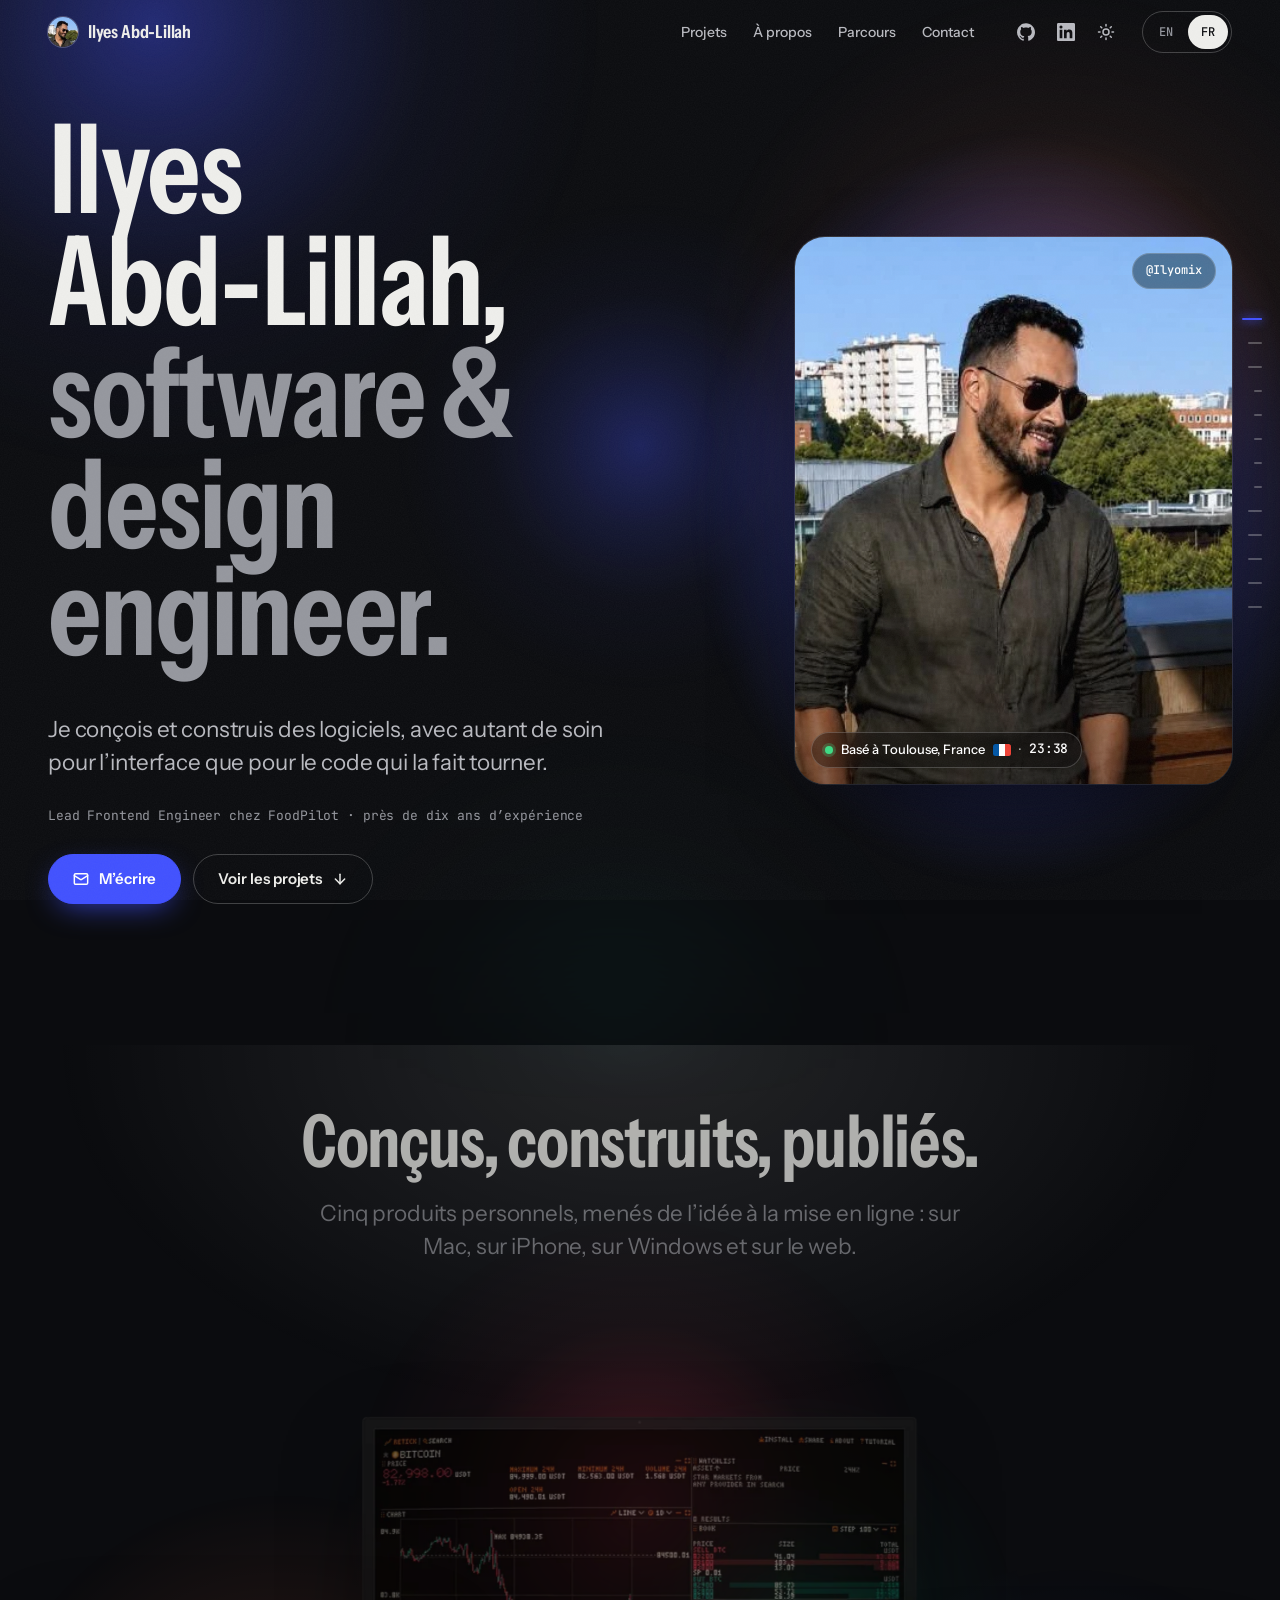
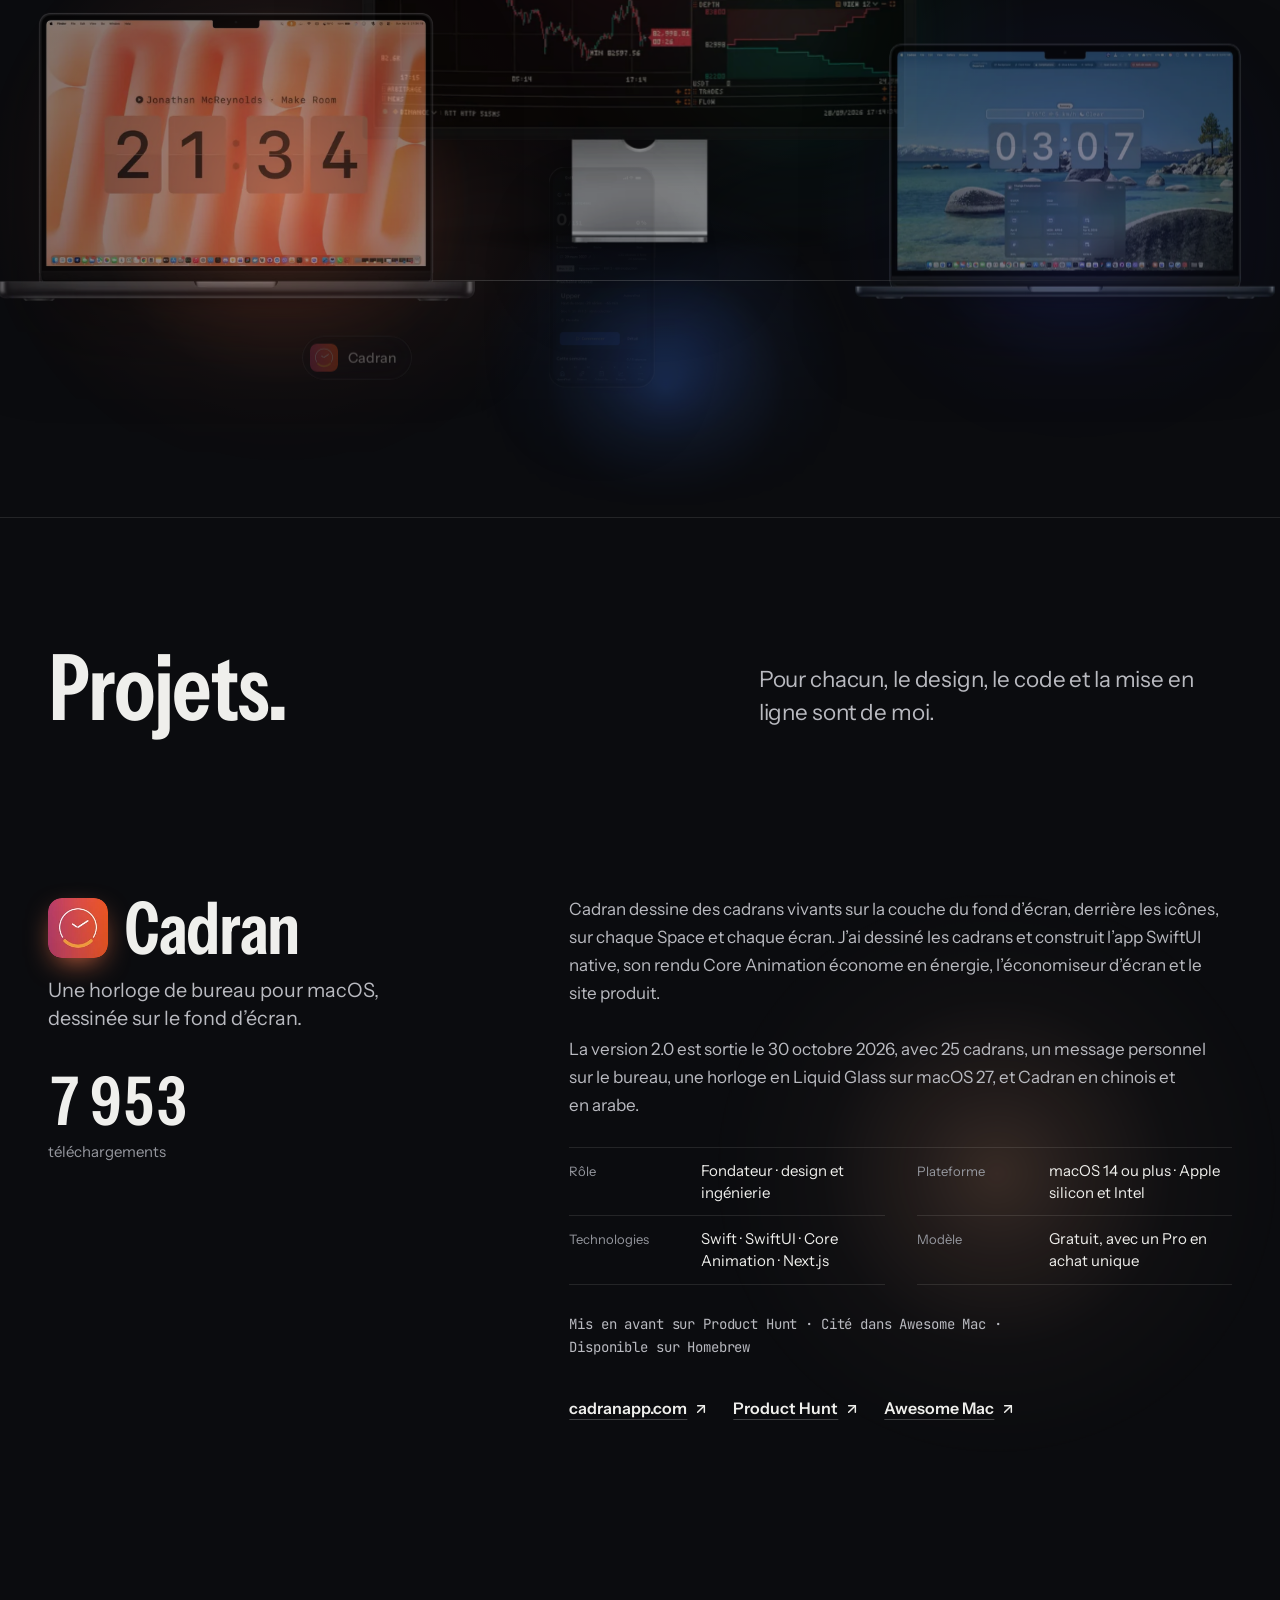
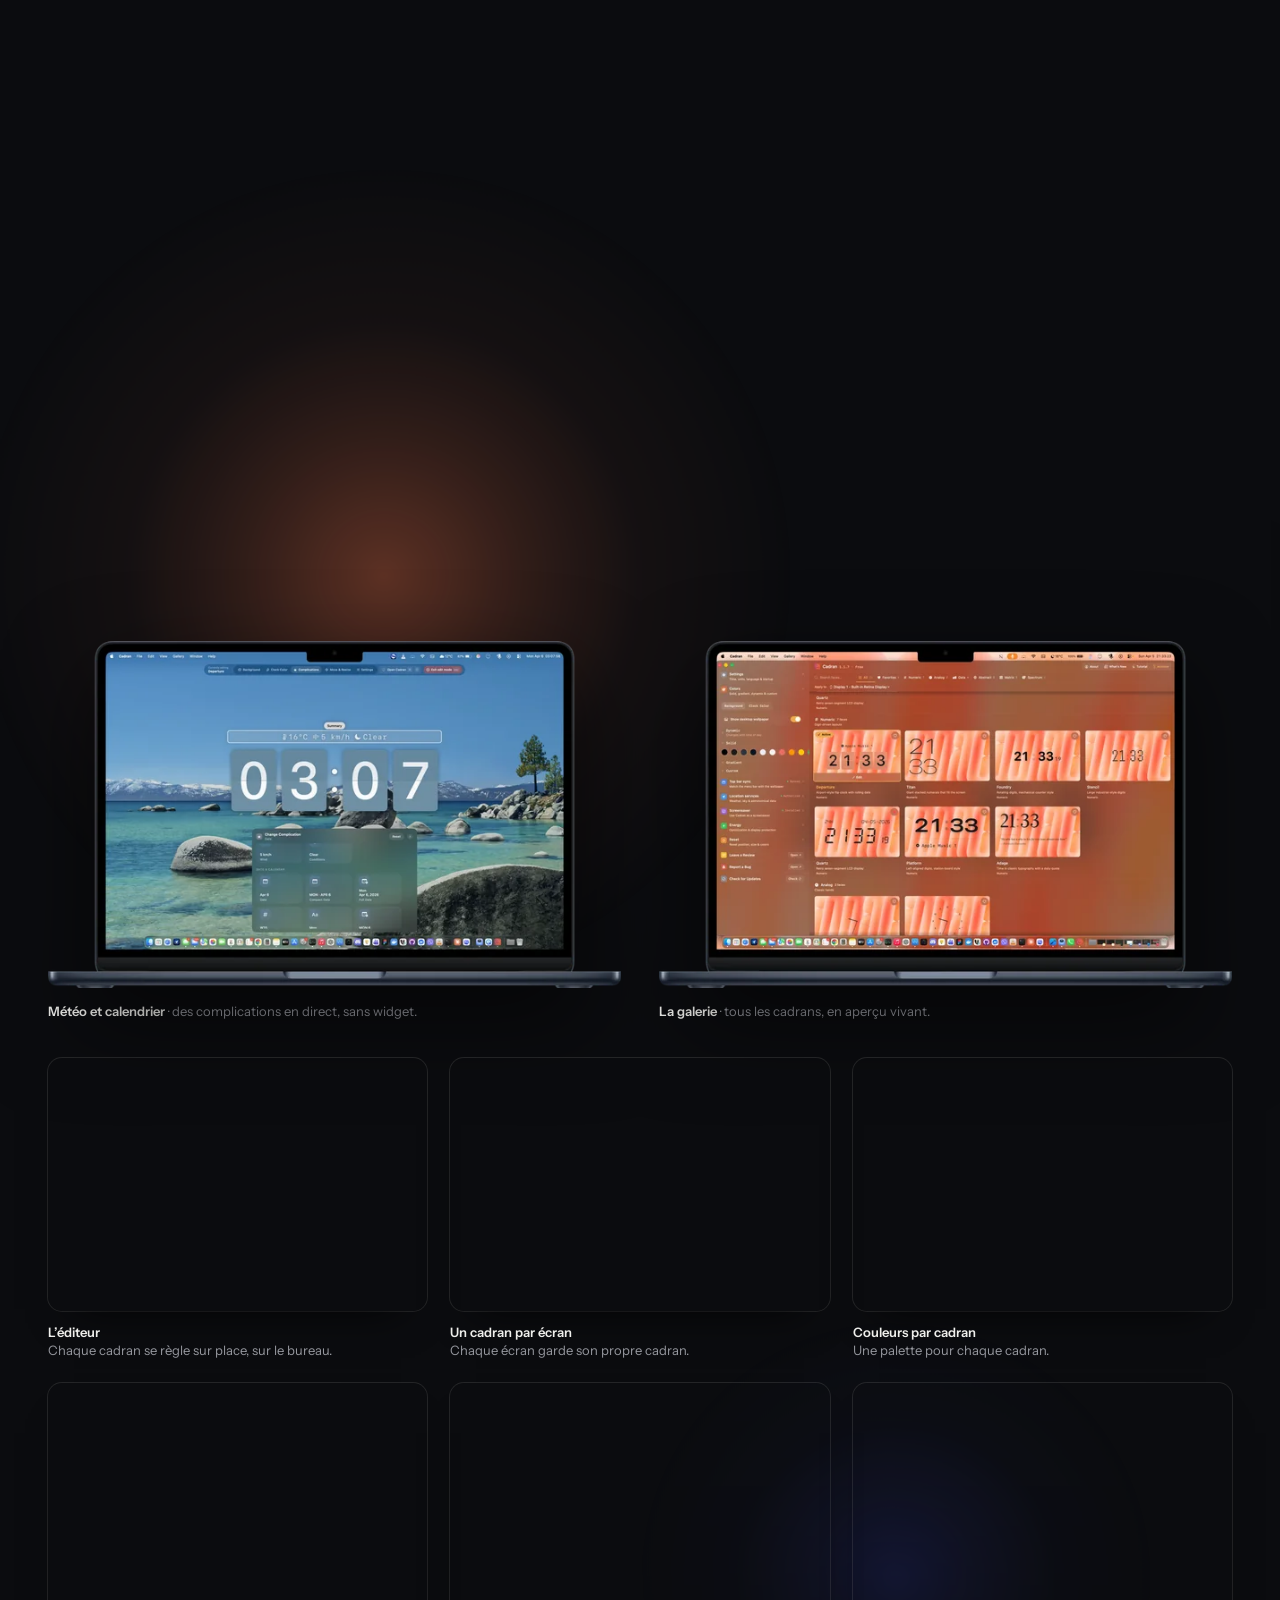
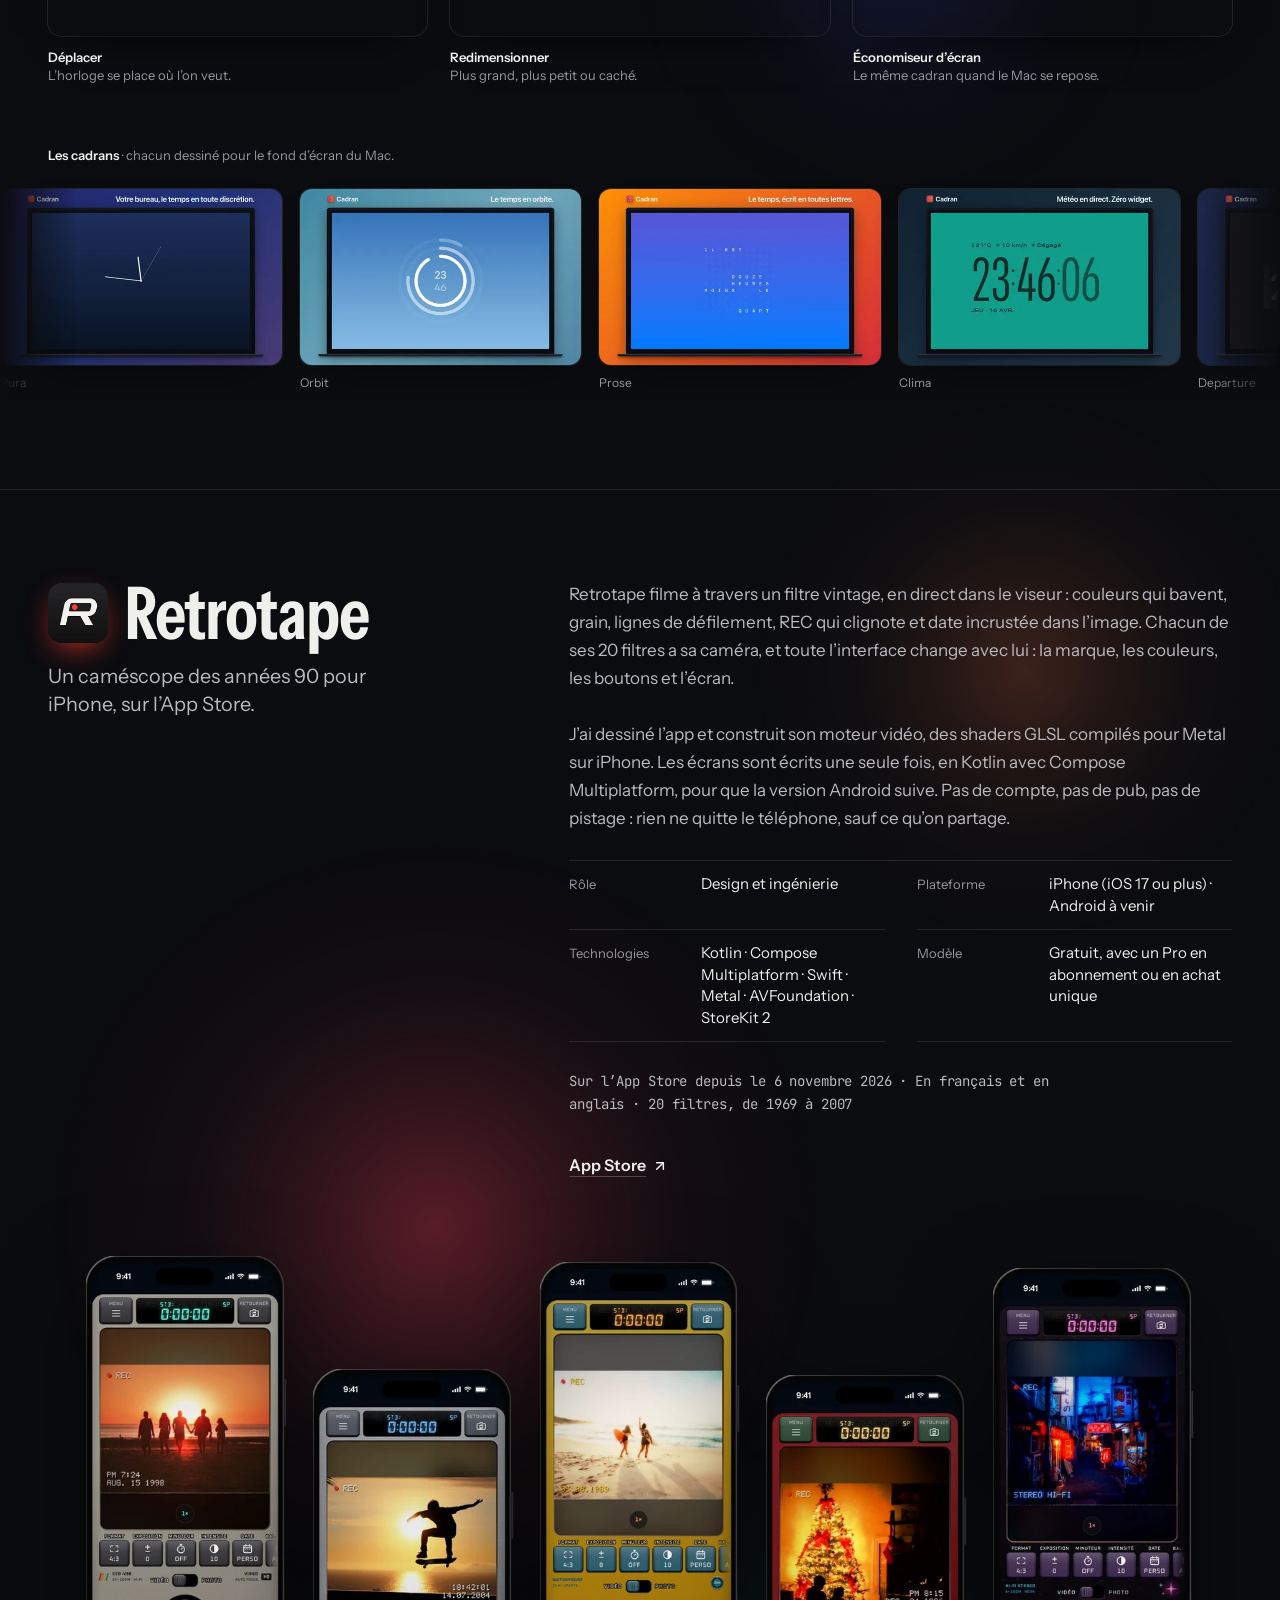
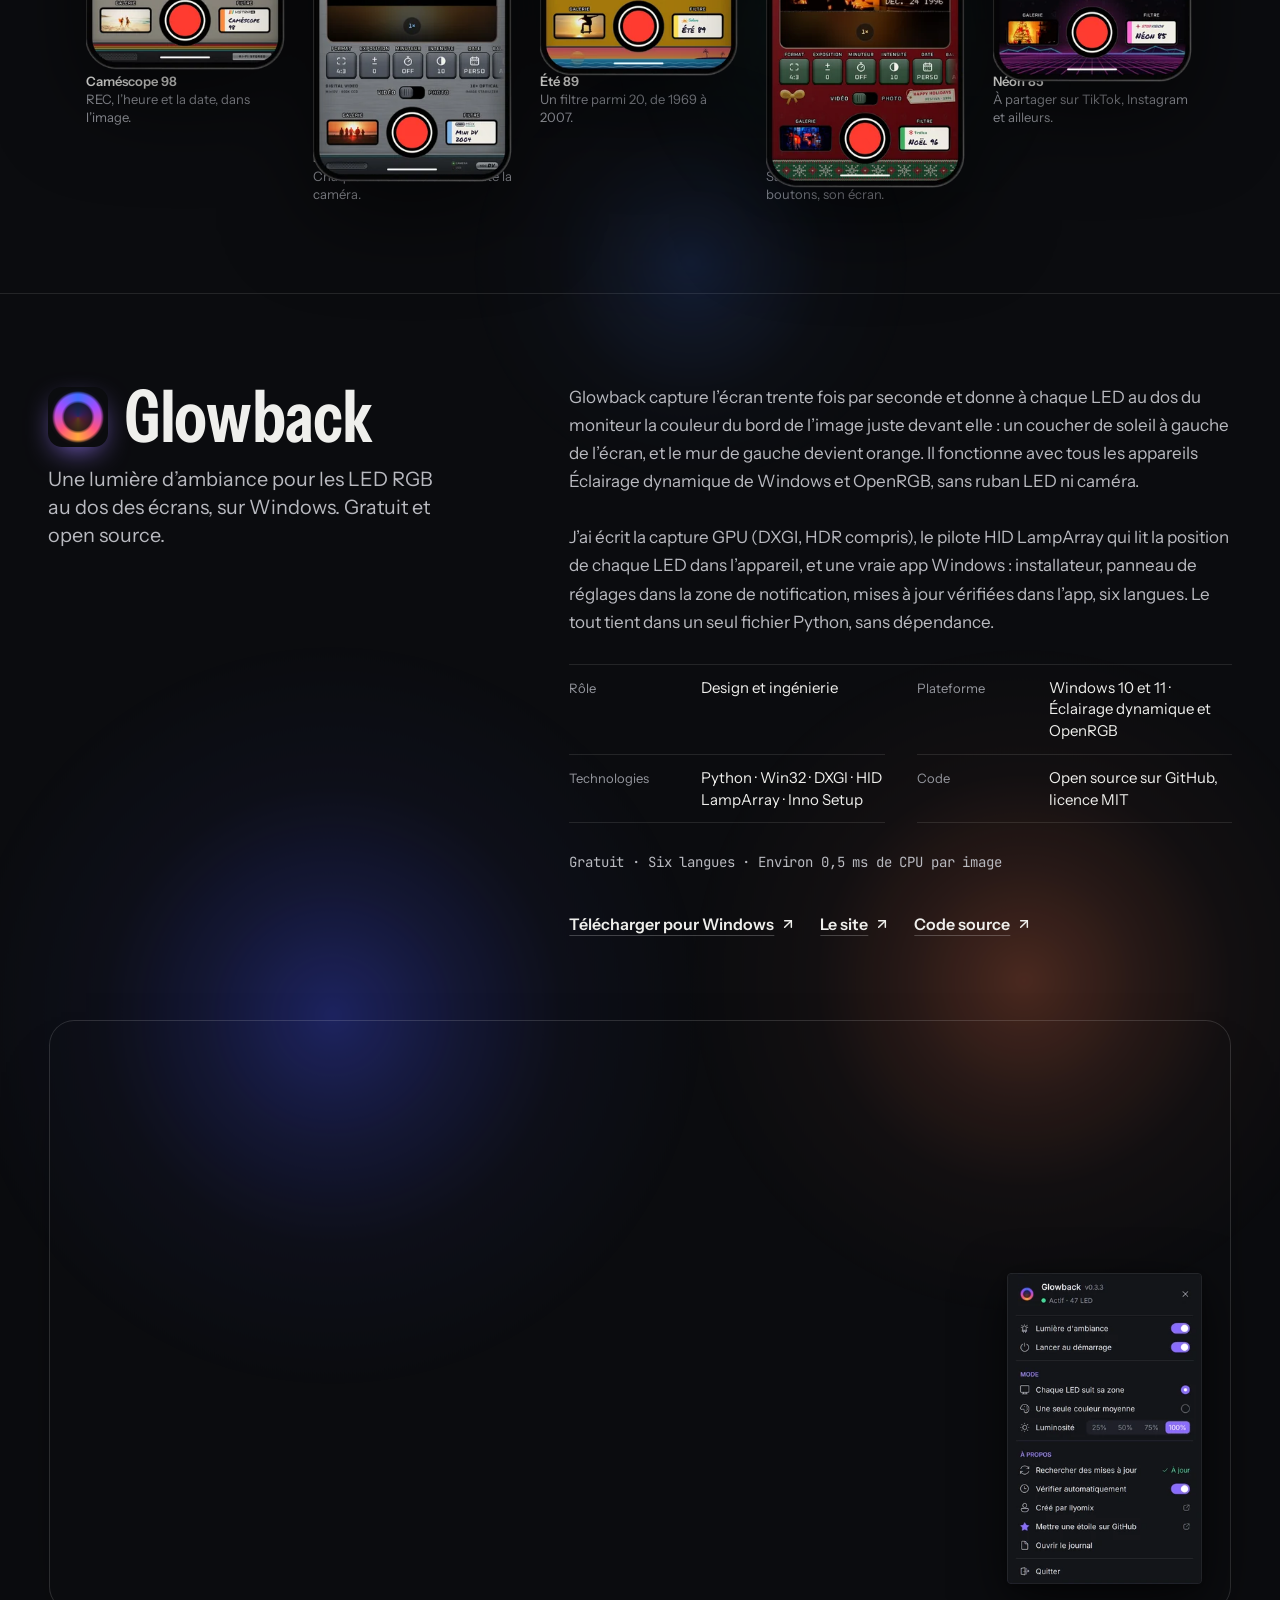
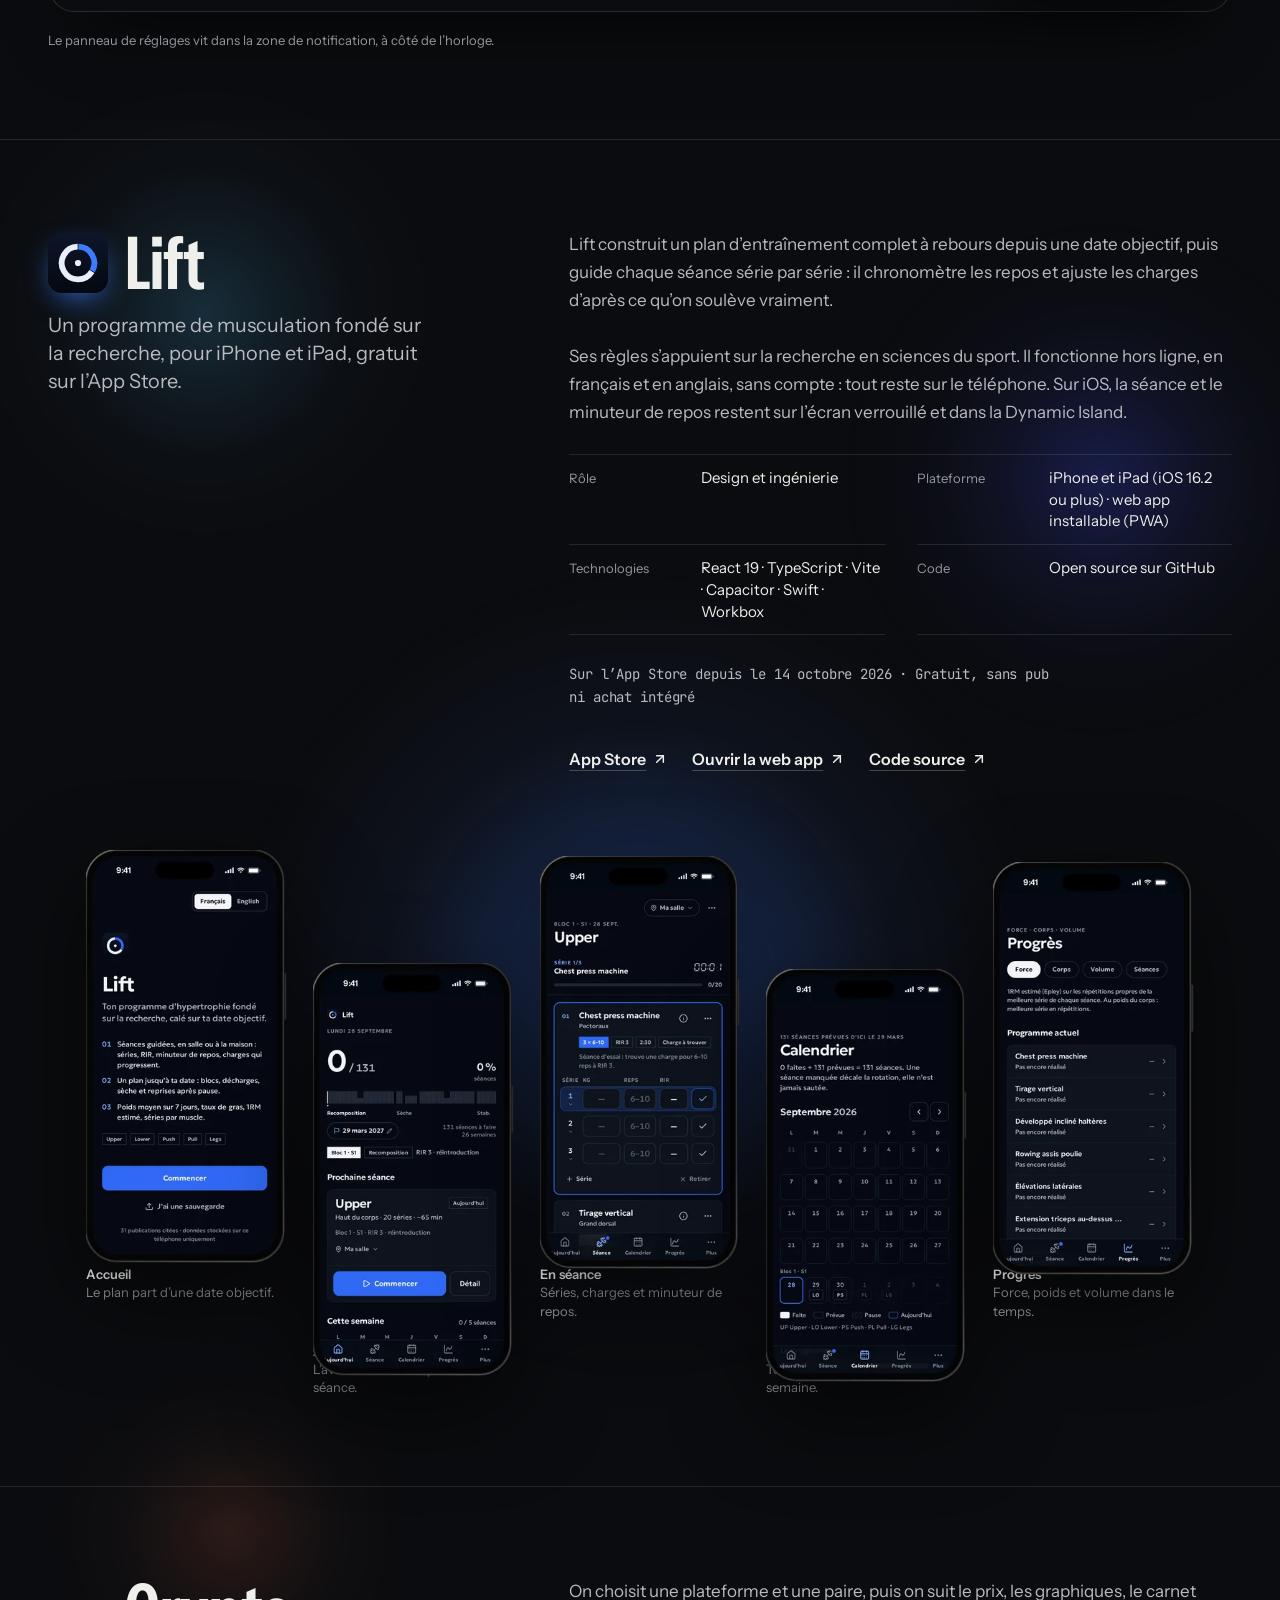
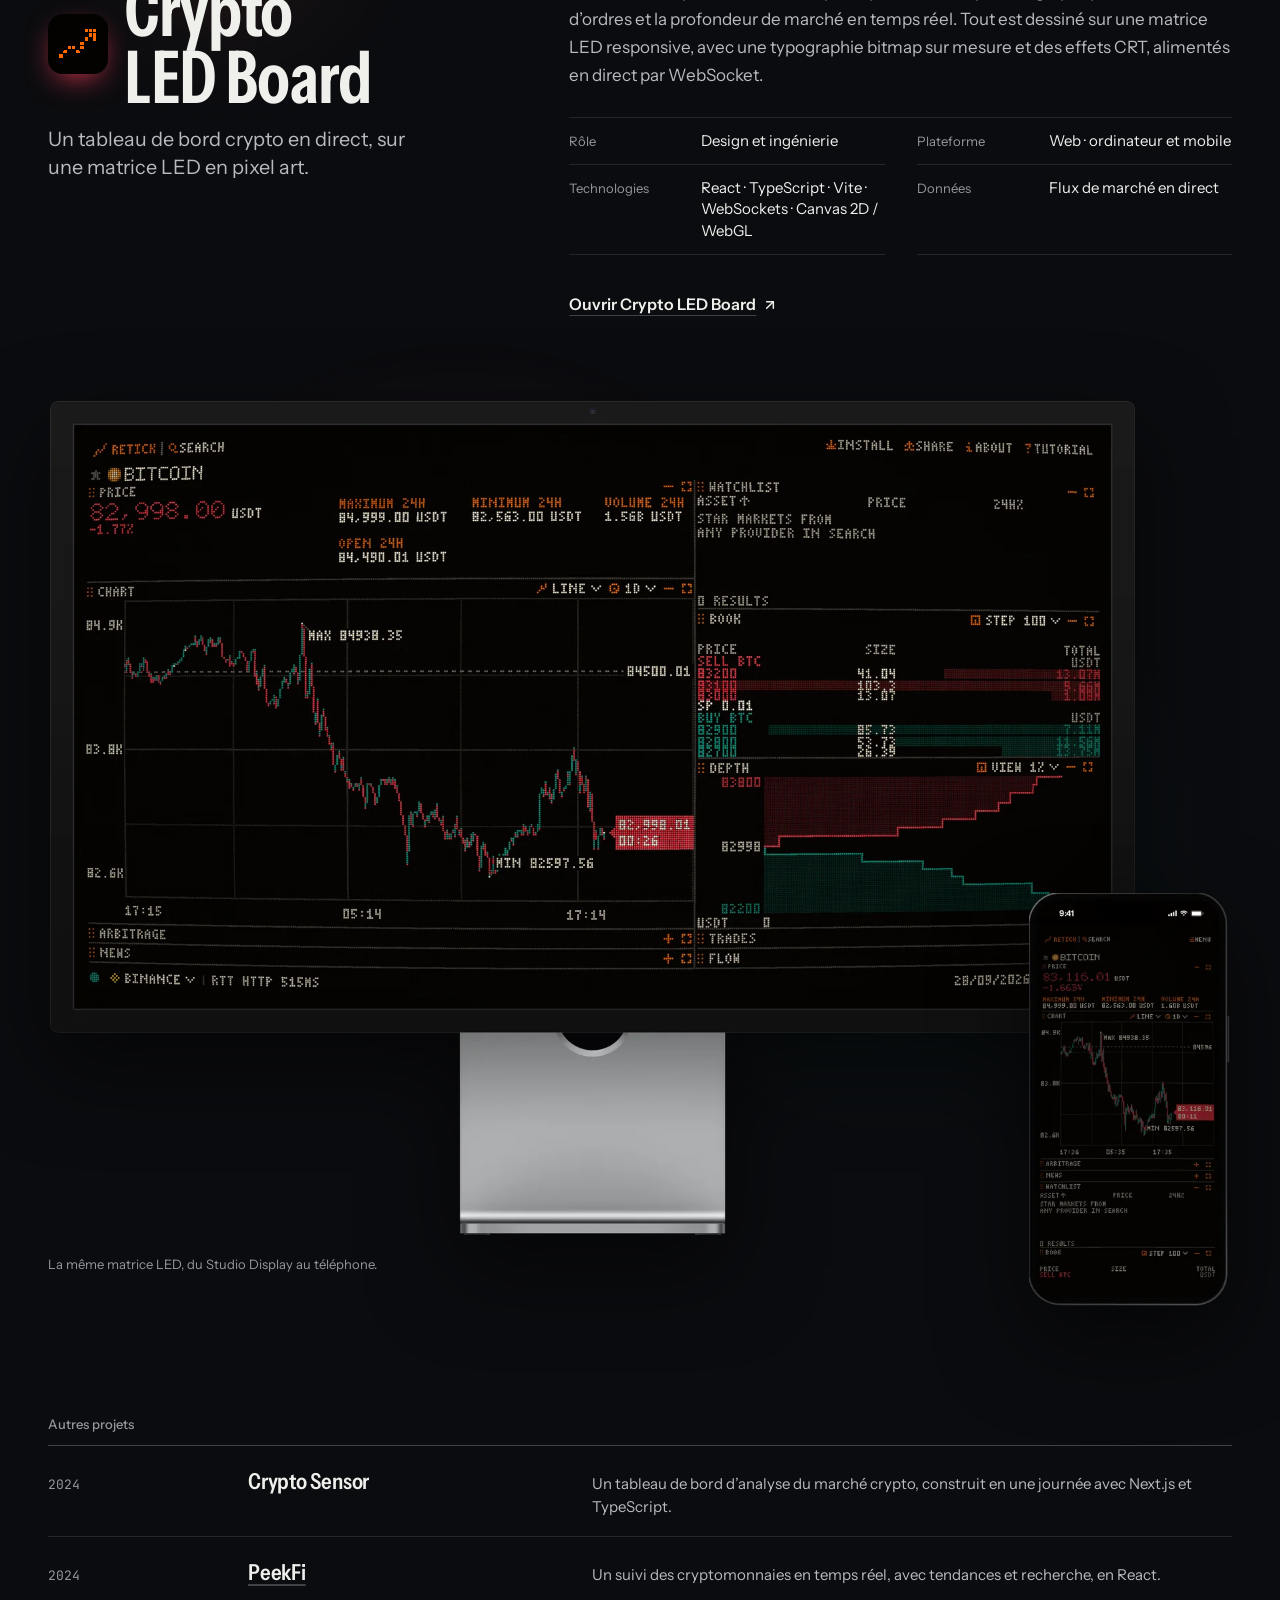
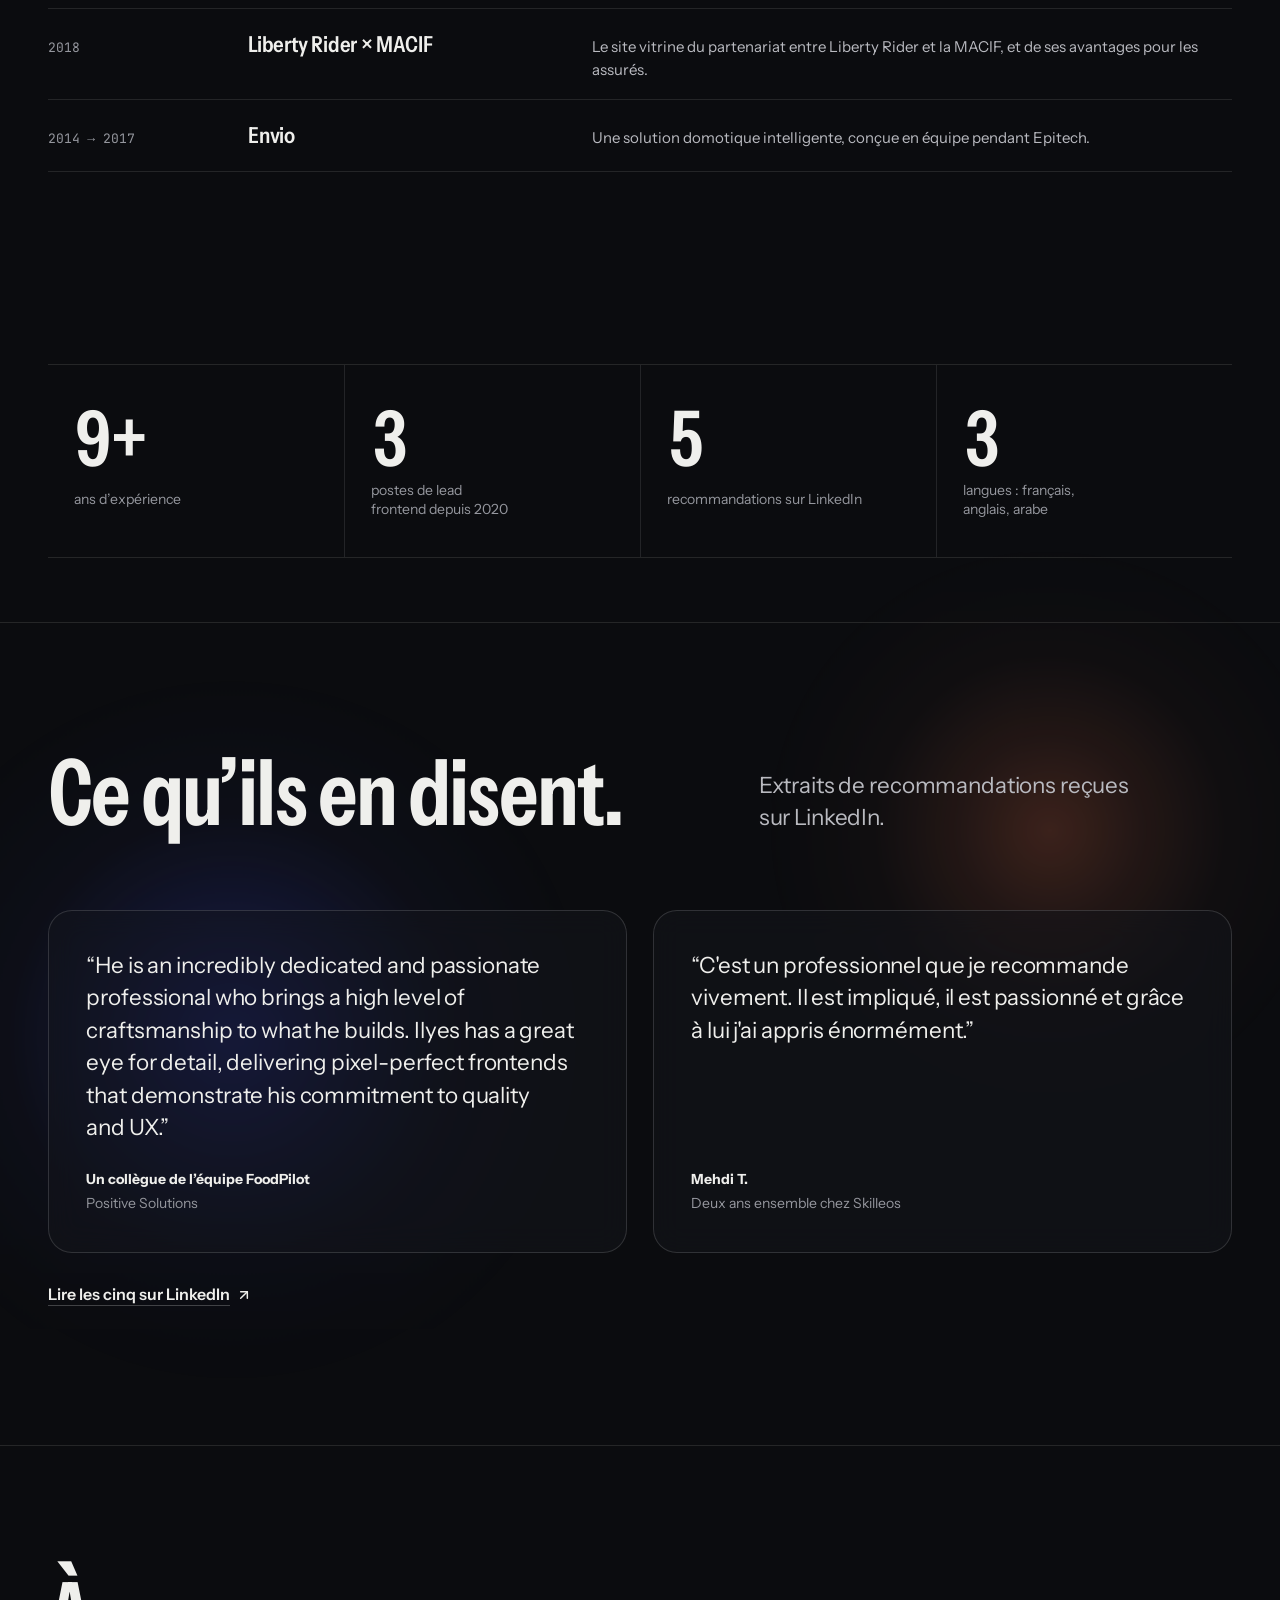
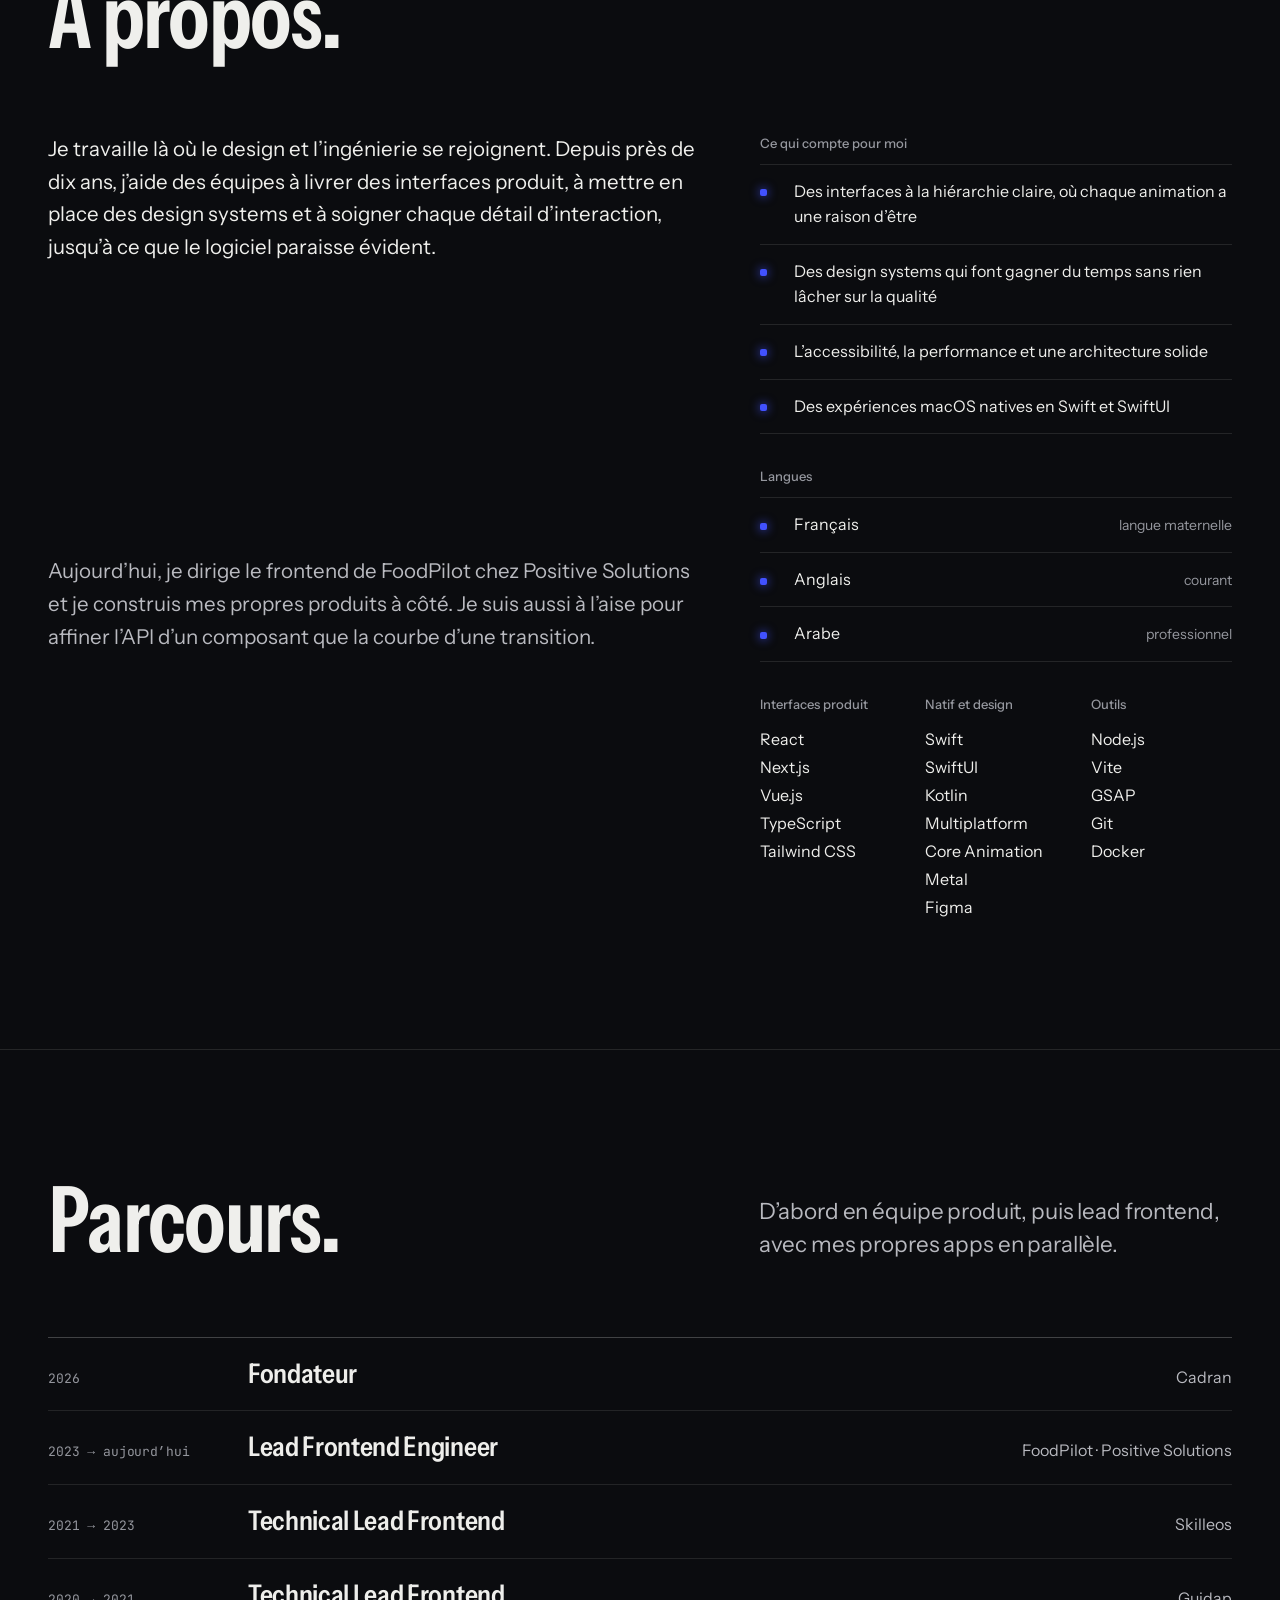
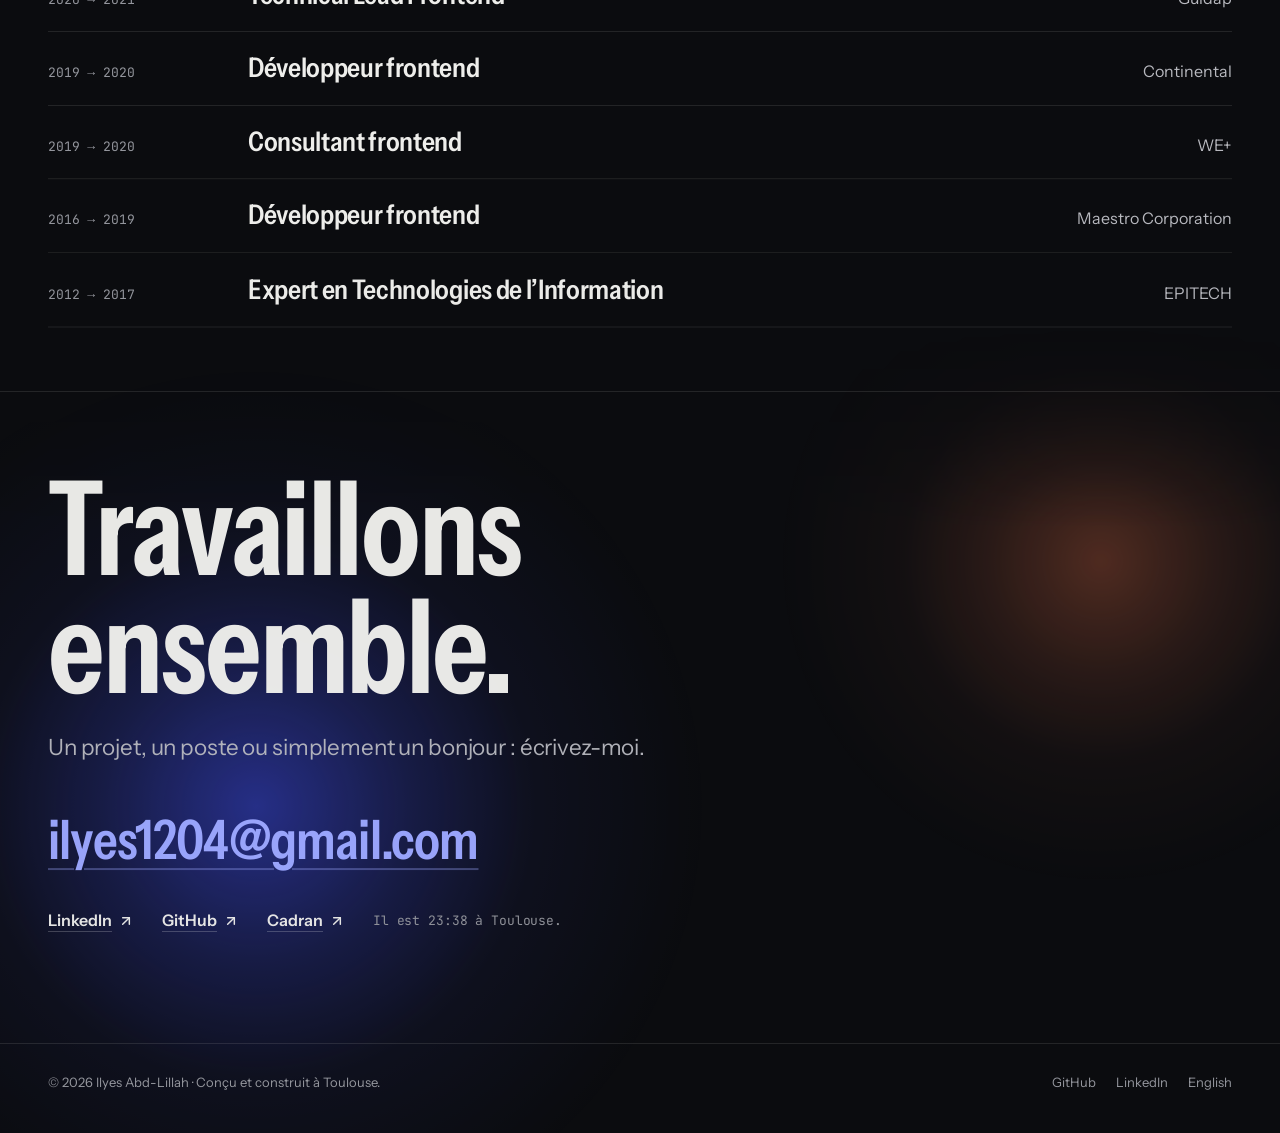
==== fr/index.html @ ecd0b77d "fix(site): a quiet "On this page" in the margin on wide screens - From 1100 px it is a column of sho" ====
<!doctype html>
<html lang="fr">
<head>
<meta charset="utf-8">
<meta name="viewport" content="width=device-width, initial-scale=1, viewport-fit=cover">
<title>Ilyes Abd-Lillah · Software &amp; Design Engineer à Toulouse</title>
<meta name="description" content="Software &amp; design engineer basé à Toulouse. Près de dix ans à concevoir et construire des interfaces produit rapides et accessibles en React et TypeScript, et des apps macOS en SwiftUI.">
<meta name="author" content="Ilyes Abd-Lillah">
<meta name="robots" content="index, follow, max-image-preview:large, max-snippet:-1, max-video-preview:-1">
<link rel="canonical" href="https://ilyomix.github.io/fr/">
<link rel="alternate" hreflang="en" href="https://ilyomix.github.io/">
<link rel="alternate" hreflang="fr" href="https://ilyomix.github.io/fr/">
<link rel="alternate" hreflang="x-default" href="https://ilyomix.github.io/">
<meta name="theme-color" content="#0b0c0f">
<meta name="color-scheme" content="dark light">
<meta name="format-detection" content="telephone=no">

<meta property="og:type" content="profile">
<meta property="og:site_name" content="Ilyes Abd-Lillah">
<meta property="og:title" content="Ilyes Abd-Lillah · Software &amp; Design Engineer">
<meta property="og:description" content="Software &amp; design engineer basé à Toulouse, Lead Frontend Engineer chez FoodPilot après près de dix ans à construire des interfaces produit. Apps créées : Cadran (7 000+ téléchargements), Retrotape, Glowback, Lift et Crypto LED Board.">
<meta property="og:url" content="https://ilyomix.github.io/fr/">
<meta property="og:locale" content="fr_FR">
<meta property="og:locale:alternate" content="en_US">
<meta property="og:image" content="https://ilyomix.github.io/assets/og/og-fr.jpg">
<meta property="og:image:secure_url" content="https://ilyomix.github.io/assets/og/og-fr.jpg">
<meta property="og:image:type" content="image/jpeg">
<meta property="og:image:width" content="1200">
<meta property="og:image:height" content="630">
<meta property="og:image:alt" content="Portrait d’Ilyes Abd-Lillah, software &amp; design engineer basé à Toulouse, Lead Frontend Engineer chez FoodPilot, avec ses apps Cadran, Retrotape, Glowback, Lift et Crypto LED Board.">
<meta property="profile:first_name" content="Ilyes">
<meta property="profile:last_name" content="Abd-Lillah">
<meta property="profile:username" content="Ilyomix">
<meta name="twitter:card" content="summary_large_image">
<meta name="twitter:title" content="Ilyes Abd-Lillah · Software &amp; Design Engineer">
<meta name="twitter:description" content="Software &amp; design engineer basé à Toulouse, Lead Frontend Engineer chez FoodPilot après près de dix ans à construire des interfaces produit. Apps créées : Cadran (7 000+ téléchargements), Retrotape, Glowback, Lift et Crypto LED Board.">
<meta name="twitter:image" content="https://ilyomix.github.io/assets/og/og-fr.jpg">
<meta name="twitter:image:alt" content="Portrait d’Ilyes Abd-Lillah, software &amp; design engineer basé à Toulouse, Lead Frontend Engineer chez FoodPilot, avec ses apps Cadran, Retrotape, Glowback, Lift et Crypto LED Board.">

<link rel="icon" href="/favicon.ico" sizes="32x32">
<link rel="icon" href="/assets/icons/icon.svg" type="image/svg+xml">
<link rel="apple-touch-icon" href="/assets/icons/apple-touch-icon.png">
<link rel="manifest" href="/site.webmanifest">
<link rel="preload" href="/assets/fonts/instrument-sans.woff2" as="font" type="font/woff2" crossorigin>
<link rel="preload" href="/assets/img/ilyes-portrait.webp" as="image" fetchpriority="high">
<link rel="prefetch" href="/assets/js/gsap.min.js" as="script">
<link rel="me" href="https://github.com/Ilyomix">
<link rel="me" href="https://www.linkedin.com/in/ilyes-abd-lillah">
<style>@font-face{font-family:"Instrument Sans";src:url("/assets/fonts/instrument-sans.woff2") format("woff2-variations"),url("/assets/fonts/instrument-sans.woff2") format("woff2");font-weight:400 700;font-stretch:75% 100%;font-style:normal;font-display:swap}@font-face{font-family:"JetBrains Mono";src:url("/assets/fonts/jetbrains-mono.woff2") format("woff2");font-weight:400 600;font-style:normal;font-display:swap}:root{color-scheme:dark;--paper:#0b0c0f;--paper-tint:rgba(11,12,15,0.14);--paper-2:#14151a;--paper-3:#1d1f25;--ink:#efefec;--ink-2:#b9bac0;--ink-3:#95979e;--rule:rgb(239 239 236 / 0.11);--rule-strong:rgb(239 239 236 / 0.24);--cobalt:#4151ff;--cobalt-hover:#5664ff;--on-cobalt:#ffffff;--cobalt-ink:#9da8ff;--glass:rgb(20 21 26 / 0.58);--glass-rim:rgb(255 255 255 / 0.14);--device-shadow:drop-shadow(0 34px 44px rgb(0 0 0 / 0.55));--contact:rgb(0 0 0 / 0.75);--screen-off:#030305;--l-cobalt:#4151ff;--l-coral:#ff7a4d;--l-peach:#ffb38a;--l-blue:#3d7bff;--l-sky:#4fc3ff;--l-red:#ff3f5c;--l-teal:#19d3b0;--light-o:1;--blend:screen;--font-sans:"Instrument Sans",-apple-system,BlinkMacSystemFont,"Helvetica Neue",Arial,sans-serif;--font-mono:"JetBrains Mono",ui-monospace,"SF Mono",Menlo,monospace;--gutter:clamp(20px,4vw,48px);--max:1360px;--section-y:clamp(80px,10vw,160px);--ease-out:cubic-bezier(0.16,1,0.3,1);--header-h:64px}:root[data-theme="light"]{color-scheme:light;--paper:#f3f2ee;--paper-tint:rgba(243,242,238,0.14);--paper-2:#e9e8e2;--paper-3:#dedcd5;--ink:#121316;--ink-2:#43454b;--ink-3:#5f6168;--rule:rgb(18 19 22 / 0.12);--rule-strong:rgb(18 19 22 / 0.26);--cobalt:#2b3ff0;--cobalt-hover:#1f32d6;--cobalt-ink:#2536d9;--glass:rgb(250 250 247 / 0.62);--glass-rim:rgb(255 255 255 / 0.7);--device-shadow:drop-shadow(0 28px 30px rgb(18 19 22 / 0.2));--contact:rgb(18 19 22 / 0.28);--light-o:0.42;--blend:normal}*,*::before,*::after{box-sizing:border-box}html{-webkit-text-size-adjust:100%;text-size-adjust:100%;scroll-padding-top:calc(var(--header-h) + 16px);overflow-x:clip}body{margin:0;background:var(--paper);color:var(--ink);font:400 1rem/1.6 var(--font-sans);font-stretch:100%;-webkit-font-smoothing:antialiased;-moz-osx-font-smoothing:grayscale;text-rendering:optimizeLegibility;overflow-x:clip;transition:background-color 300ms linear,color 300ms linear}body::after{content:"";position:fixed;inset:0;z-index:90;pointer-events:none;opacity:0.05;background-image:url("data:image/svg+xml,%3Csvg xmlns='http://www.w3.org/2000/svg' width='160' height='160'%3E%3Cfilter id='n'%3E%3CfeTurbulence type='fractalNoise' baseFrequency='.85' numOctaves='3' stitchTiles='stitch'/%3E%3CfeColorMatrix values='0 0 0 0 .5 0 0 0 0 .5 0 0 0 0 .5 0 0 0 1 0'/%3E%3C/filter%3E%3Crect width='100%25' height='100%25' filter='url(%23n)'/%3E%3C/svg%3E")}[data-theme="light"] body::after{opacity:0.035}img{display:block;max-width:100%;height:auto}a{color:inherit}h1,h2,h3,p,dl,dd,ul,ol,figure{margin:0}ul,ol{padding:0;list-style:none}::selection{background:var(--cobalt);color:var(--on-cobalt)}:focus-visible{outline:2px solid var(--cobalt);outline-offset:3px;border-radius:4px}:focus:not(:focus-visible){outline:none}main,.site-header{overflow-x:clip}.skip{position:absolute;left:var(--gutter);top:8px;z-index:60;padding:10px 16px;background:var(--ink);color:var(--paper);font-weight:600;text-decoration:none;border-radius:999px}.skip:not(:focus){width:1px;height:1px;padding:0;overflow:hidden;clip-path:inset(50%);white-space:nowrap}.wrap{position:relative;width:100%;max-width:calc(var(--max) + 2 * var(--gutter));margin:0 auto;padding:0 var(--gutter)}.mono{font-family:var(--font-mono);font-variant-numeric:tabular-nums;letter-spacing:-0.01em}.sr-only{position:absolute;width:1px;height:1px;overflow:hidden;clip:rect(0 0 0 0);white-space:nowrap}.lights{position:absolute;inset:-12% 0;z-index:-1;pointer-events:none;overflow:hidden;-webkit-mask-image:linear-gradient(180deg,transparent 0%,#000 22%,#000 78%,transparent 100%);mask-image:linear-gradient(180deg,transparent 0%,#000 22%,#000 78%,transparent 100%)}.hero-lights{inset:-30% 0 -12% 0;-webkit-mask-image:linear-gradient(180deg,#000 0%,#000 72%,transparent 100%);mask-image:linear-gradient(180deg,#000 0%,#000 72%,transparent 100%)}.contact-lights{inset:-10% 0 0 0;-webkit-mask-image:linear-gradient(180deg,transparent 0%,#000 26%,#000 100%);mask-image:linear-gradient(180deg,transparent 0%,#000 26%,#000 100%)}.lights i{position:absolute;left:var(--x);top:var(--y);width:var(--s,60vmax);aspect-ratio:1;border-radius:50%;translate:-50% -50%;background:radial-gradient(closest-side,var(--c) 0%,color-mix(in srgb,var(--c) 46%,transparent) 34%,color-mix(in srgb,var(--c) 12%,transparent) 62%,transparent 100%);opacity:calc(var(--o,0.5) * var(--light-o));mix-blend-mode:var(--blend);will-change:transform}.section-lit{position:relative;isolation:isolate}.display{font-stretch:75%;font-weight:640;letter-spacing:-0.018em;line-height:0.9;text-wrap:balance}.h-section{font-size:clamp(2.75rem,1.4rem + 5.4vw,6.5rem)}.h-project{font-size:clamp(2.5rem,1.5rem + 3.8vw,5rem);line-height:0.92}.lede{font-size:clamp(1.125rem,1rem + 0.5vw,1.4375rem);line-height:1.45;letter-spacing:-0.006em;color:var(--ink-2);text-wrap:pretty}.facts{font-size:0.8125rem;line-height:1.5;color:var(--ink-3)}.site-header{position:sticky;top:0;z-index:50;border-bottom:1px solid transparent;transition:border-color 200ms linear,background-color 200ms linear}.site-header.is-scrolled{border-bottom-color:var(--rule);background:color-mix(in srgb,var(--paper) 72%,transparent);-webkit-backdrop-filter:blur(18px) saturate(1.5);backdrop-filter:blur(18px) saturate(1.5)}@media (max-width:900px){.site-header,.site-header.is-scrolled{background-color:var(--paper);border-bottom-color:var(--rule);-webkit-backdrop-filter:none;backdrop-filter:none;transition:none}body::after{display:none}}.site-header .wrap{height:var(--header-h);display:flex;align-items:center;gap:20px}.wordmark{font-stretch:80%;font-weight:650;font-size:1.125rem;letter-spacing:-0.01em;text-decoration:none;white-space:nowrap;margin-right:auto;display:inline-flex;align-items:center;gap:10px;min-height:44px}.avatar{width:30px;height:30px;border-radius:50%;object-fit:cover;flex:none;box-shadow:0 0 0 1px var(--rule-strong)}.tools{display:inline-flex;align-items:center;gap:0;margin-right:-4px}.icon-btn{display:inline-flex;align-items:center;justify-content:center;width:40px;height:40px;border-radius:999px;color:var(--ink-2);transition:color 160ms linear,background-color 160ms linear}.icon-btn:hover{color:var(--ink);background:var(--paper-2)}.icon-btn svg{width:18px;height:18px}.nav{display:flex;align-items:center;gap:2px}.nav a{display:inline-flex;align-items:center;min-height:44px;padding:0 12px;font-size:0.875rem;font-weight:500;color:var(--ink-2);text-decoration:none;border-radius:999px;transition:color 160ms linear,background-color 160ms linear}.nav a:hover{color:var(--ink);background:var(--paper-2)}.header-place{display:grid;grid-template-columns:1fr;font-size:0.8125rem;font-weight:500;color:var(--ink-2);white-space:nowrap;transition:grid-template-columns 460ms var(--ease-out),margin-left 460ms var(--ease-out),opacity 260ms linear 160ms,visibility 0s linear 0s}.header-place-in{display:inline-flex;align-items:center;gap:8px;min-width:0;overflow:hidden}.header-place-in>svg:first-child{width:13px;height:13px;flex:none}.header-place .mono{color:var(--ink-3);font-size:0.75rem}.place-sep{color:var(--ink-3)}.js .header-place:not(.is-shown){grid-template-columns:0fr;margin-left:-20px;opacity:0;visibility:hidden;transition:grid-template-columns 460ms var(--ease-out),margin-left 460ms var(--ease-out),opacity 140ms linear,visibility 0s linear 460ms}@media (max-width:1279px){.place-lead{display:none}}.flag{width:18px;height:12px;border-radius:2.5px;flex:none;box-shadow:0 0 0 0.5px rgb(0 0 0 / 0.25)}.theme-toggle{display:none;align-items:center;justify-content:center;width:40px;height:40px;border:0;border-radius:999px;background:transparent;color:var(--ink-2);cursor:pointer;transition:color 160ms linear,background-color 160ms linear}.js .theme-toggle{display:inline-flex}.theme-toggle:hover{color:var(--ink);background:var(--paper-2)}.theme-toggle svg{width:18px;height:18px}.theme-toggle .i-moon{display:none}[data-theme="light"] .theme-toggle .i-moon{display:block}[data-theme="light"] .theme-toggle .i-sun{display:none}.lang-switch{display:inline-flex;padding:3px;gap:2px;border:1px solid var(--rule-strong);border-radius:999px}.lang-switch a{display:inline-flex;align-items:center;justify-content:center;min-width:40px;height:34px;padding:0 10px;border-radius:999px;font:500 0.75rem/1 var(--font-mono);letter-spacing:0.02em;color:var(--ink-3);text-decoration:none;transition:color 160ms linear,background-color 160ms linear}.lang-switch a:hover{color:var(--ink)}.lang-switch a[aria-current="page"]{background:var(--ink);color:var(--paper)}@media (max-width:900px){.nav,.header-place{display:none}}@media (max-width:520px){.site-header .wrap{gap:8px}.wordmark{gap:8px}.avatar{width:28px;height:28px}.icon-btn,.theme-toggle{width:36px}.lang-switch a{min-width:34px;padding:0 8px}}@media (max-width:380px){.wordmark{font-size:1.0625rem}}@media (max-width:350px){.js .theme-toggle{display:none}}.toc{--toc-accent:var(--cobalt);position:fixed;z-index:45}.toc-toggle{display:none}.toc-panel,.toc-list{position:relative}.toc ol{display:grid;gap:2px}.toc a{position:relative;display:flex;align-items:center;height:var(--row);text-decoration:none;font-weight:500;line-height:1;transition:color 160ms linear,background-color 200ms linear}.toc-label{overflow:hidden;white-space:nowrap}.toc-dot{position:absolute;top:0;background:var(--toc-accent);box-shadow:0 0 10px 1px color-mix(in srgb,var(--toc-accent) 70%,transparent);opacity:0;translate:0 var(--dot-y,0px);transition:translate 420ms var(--ease-out),background-color 300ms linear,box-shadow 300ms linear,opacity 200ms linear;pointer-events:none}.toc.is-ready .toc-dot{opacity:1}@media (min-width:1100px){.toc{--row:24px;--tick:14px;right:clamp(2px,2.5vw - 26px,18px);top:50%;translate:0 -50%}.toc-sub{--tick:8px}.toc-panel{display:grid;padding-bottom:8px;border-radius:18px}.toc-panel::before{content:"";position:absolute;inset:0;z-index:-1;border-radius:inherit;background:var(--glass);box-shadow:inset 0 0 0 1px var(--glass-rim),0 18px 40px -20px rgb(0 0 0 / 0.6);-webkit-backdrop-filter:blur(16px) saturate(1.4);backdrop-filter:blur(16px) saturate(1.4);opacity:0;transition:opacity 220ms linear}.toc-head{height:34px;max-width:0;overflow:hidden;padding-top:14px;font-size:0.6875rem;line-height:1;letter-spacing:0.04em;text-transform:uppercase;white-space:nowrap;color:var(--ink-3);opacity:0;transition:max-width 360ms var(--ease-out),padding 360ms var(--ease-out),opacity 200ms linear}.toc ol{gap:0}.toc a{justify-content:flex-end;padding:0 12px 0 10px;font-size:0.8125rem;color:var(--ink-3);transition:color 160ms linear,padding 360ms var(--ease-out)}.toc a::after{content:"";flex:none;width:var(--tick);height:2px;border-radius:1px;background:color-mix(in srgb,var(--ink) 28%,transparent);transition:width 300ms var(--ease-out),background-color 160ms linear}.toc a:hover,.toc a:focus-visible,.toc a[aria-current]{color:var(--ink)}.toc a:focus-visible{outline-offset:-2px;border-radius:9px}.toc a:hover::after,.toc a:focus-visible::after{width:calc(var(--tick) + 4px);background:color-mix(in srgb,var(--ink) 64%,transparent)}.toc-ico{display:none}.toc-label{flex:1;max-width:0;opacity:0;translate:8px 0;transition:max-width 360ms var(--ease-out),margin 360ms var(--ease-out),translate 360ms var(--ease-out),opacity 200ms linear}.toc-sub .toc-label{text-indent:12px}.toc-dot{right:12px;width:20px;height:2px;border-radius:1px}.toc:hover .toc-panel::before,.toc:focus-within .toc-panel::before{opacity:1}.toc:hover .toc-head,.toc:focus-within .toc-head{max-width:14rem;padding-left:16px;padding-right:16px;opacity:1}.toc:hover a,.toc:focus-within a{padding-left:16px}.toc:hover .toc-label,.toc:focus-within .toc-label{max-width:14rem;margin-right:18px;opacity:1;translate:none}}@media (min-width:1100px) and (max-height:560px){.toc{--row:20px}}@media (min-width:1100px) and (max-height:450px){.toc{display:none}}@media (max-width:1099px){html.js{scroll-padding-top:calc(var(--header-h) + 64px)}.toc{--row:44px;left:0;right:0;top:var(--header-h);translate:0 -100%;visibility:hidden;transition:translate 380ms var(--ease-out),visibility 0s linear 380ms}html:not(.js) .toc{display:none}.toc.is-past{translate:none;visibility:visible;transition:translate 380ms var(--ease-out),visibility 0s}.toc-toggle{display:flex;align-items:center;gap:12px;width:100%;height:48px;padding:0 var(--gutter);border:0;border-bottom:1px solid var(--rule);background:var(--paper);color:var(--ink);font:600 0.9375rem/1 var(--font-sans);text-align:left;cursor:pointer}.toc-now{display:inline-flex;align-items:center;gap:10px;min-width:0;margin-right:auto}.toc-now .toc-label{max-width:none;margin:0;opacity:1;overflow:hidden;text-overflow:ellipsis}.toc-now .toc-ico img{opacity:1}.toc-title{font-size:0.6875rem;font-weight:500;letter-spacing:0.04em;text-transform:uppercase;color:var(--ink-3);white-space:nowrap}.toc-chev{width:18px;height:18px;flex:none;color:var(--ink-3);transition:rotate 300ms var(--ease-out)}.toc.is-open .toc-chev{rotate:180deg}.toc-panel{display:none;max-height:calc(100svh - var(--header-h) - 48px - 24px);overflow-y:auto;padding:8px var(--gutter) 12px;border-radius:0 0 22px 22px;background:var(--paper);box-shadow:0 24px 40px -18px rgb(0 0 0 / 0.55);border-bottom:1px solid var(--rule);-webkit-backdrop-filter:none;backdrop-filter:none}.toc.is-open .toc-panel{display:grid}.toc-head{display:none}.toc ol{gap:2px}.toc a{padding:0 12px 0 22px;border-radius:12px;font-size:0.9375rem;color:var(--ink-2)}.toc a:hover{color:var(--ink);background:color-mix(in srgb,var(--ink) 7%,transparent)}.toc a[aria-current]{color:var(--ink);background:color-mix(in srgb,var(--accent) 16%,transparent)}.toc-ico{display:grid;place-items:center;width:22px;height:22px;flex:none}.toc-ico img{width:22px;height:22px;border-radius:6px;object-fit:cover;opacity:0.62;transition:opacity 200ms linear}.toc-ico img.round{border-radius:50%}.toc-ico svg{width:18px;height:18px}.toc a:hover img,.toc a[aria-current] img{opacity:1}.toc ol .toc-label{max-width:none;margin-left:12px;opacity:1}.toc-dot{left:8px;width:6px;height:6px;border-radius:50%}}@media (min-width:900px) and (max-width:1099px){.toc-toggle{background:color-mix(in srgb,var(--paper) 72%,transparent);-webkit-backdrop-filter:blur(18px) saturate(1.5);backdrop-filter:blur(18px) saturate(1.5)}}.btn{display:inline-flex;align-items:center;justify-content:center;gap:10px;min-height:50px;padding:0 24px;border-radius:999px;font:600 0.9375rem/1 var(--font-sans);letter-spacing:-0.005em;text-decoration:none;border:1px solid var(--rule-strong);color:var(--ink);background:transparent;transition:background-color 180ms linear,border-color 180ms linear,box-shadow 240ms linear,transform 220ms var(--ease-out)}.btn:hover{border-color:var(--ink)}.btn:active{transform:scale(0.98)}.btn-primary{background:var(--cobalt);border-color:var(--cobalt);color:var(--on-cobalt);box-shadow:0 10px 30px -10px color-mix(in srgb,var(--cobalt) 80%,transparent)}.btn-primary:hover{background:var(--cobalt-hover);border-color:var(--cobalt-hover);box-shadow:0 14px 40px -10px color-mix(in srgb,var(--cobalt) 95%,transparent)}.btn svg,.link svg{width:16px;height:16px;flex:none}.link{display:inline-flex;align-items:center;gap:6px;min-height:44px;font-weight:600;color:var(--ink);text-decoration:underline;text-decoration-color:var(--rule-strong);text-decoration-thickness:1px;text-underline-offset:5px;transition:text-decoration-color 160ms linear,color 160ms linear}.link:hover{text-decoration-color:currentColor;color:var(--cobalt-ink)}.actions{display:flex;flex-wrap:wrap;gap:12px}.hero{position:relative;isolation:isolate;padding:clamp(28px,4vw,64px) 0 clamp(56px,7vw,112px)}.hero-lights i:nth-child(1){--c:var(--l-cobalt);--x:12%;--y:18%;--s:70vmax;--o:0.42}.hero-lights i:nth-child(2){--c:var(--l-coral);--x:82%;--y:42%;--s:56vmax;--o:0.38}.hero-lights i:nth-child(3){--c:var(--l-teal);--x:48%;--y:96%;--s:50vmax;--o:0.16}.hero-grid{display:grid;gap:clamp(28px,4vw,64px);align-items:center}@media (min-width:960px){.hero-grid{grid-template-columns:minmax(0,7fr) minmax(0,4.4fr)}}.hero-title{font-size:clamp(3.4rem,1.2rem + 8.2vw,9rem);line-height:0.86}.hero-title .line{display:block;overflow:clip;overflow-clip-margin:0.12em;padding-bottom:0.04em}.hero-title .line>span{display:inline-block;will-change:transform}.hero-title .role{color:var(--ink-3)}.hero-copy{display:grid;gap:28px;margin-top:clamp(28px,3.4vw,44px)}.hero-copy .lede{max-width:38ch}.portrait{position:relative;justify-self:center;width:min(100%,440px)}@media (min-width:960px){.portrait{justify-self:end}}.portrait-card{display:block;position:relative;border-radius:30px;overflow:hidden;aspect-ratio:4 / 5;background:var(--paper-3);box-shadow:0 40px 80px -30px rgb(0 0 0 / 0.7),0 0 0 1px var(--glass-rim);transform-origin:50% 70%}.portrait-card img{width:100%;height:100%;object-fit:cover}.portrait-card::after{content:"";position:absolute;inset:0;background:linear-gradient(180deg,transparent 55%,rgb(0 0 0 / 0.45));pointer-events:none}.portrait-halo{position:absolute;inset:-18% -22%;z-index:-1;border-radius:50%;background:radial-gradient(closest-side,color-mix(in srgb,var(--l-coral) 55%,transparent),color-mix(in srgb,var(--l-cobalt) 30%,transparent) 55%,transparent 100%);opacity:calc(0.9 * var(--light-o));filter:blur(10px)}.chip{position:absolute;z-index:2;display:inline-flex;align-items:center;gap:8px;height:36px;padding:0 14px;border-radius:999px;font-size:0.8125rem;font-weight:500;color:#fff;background:rgb(12 13 16 / 0.42);-webkit-backdrop-filter:blur(14px) saturate(1.6);backdrop-filter:blur(14px) saturate(1.6);box-shadow:inset 0 0 0 1px rgb(255 255 255 / 0.2)}.chip-place{left:16px;bottom:16px;white-space:nowrap}@media (max-width:419px){.chip-place{left:12px;bottom:12px;gap:7px;padding:0 12px}.chip-place .chip-sep,.chip-place [data-time]{display:none}}.chip-sep{opacity:0.6}.chip-handle{right:16px;top:16px;font-family:var(--font-mono);font-size:0.75rem}.live-dot{width:8px;height:8px;border-radius:50%;background:#3ddc84;box-shadow:0 0 0 3px rgb(61 220 132 / 0.25)}.motion-ok .live-dot{animation:pulse 2.4s ease-in-out infinite}@keyframes pulse{50%{box-shadow:0 0 0 6px rgb(61 220 132 / 0)}}@media (max-width:959px){.hero-grid{grid-template-columns:1fr}.portrait{order:-1;width:min(78%,360px);justify-self:start}}.stage{position:relative;isolation:isolate;padding:clamp(24px,4vw,64px) 0 clamp(64px,8vw,120px)}.stage-pin{position:relative;min-height:100svh;display:grid;align-content:center;gap:clamp(24px,3vw,44px);padding:clamp(24px,4vw,56px) 0}.stage-head{display:grid;gap:16px;justify-items:center;text-align:center}.stage-title{font-size:clamp(2.5rem,1.2rem + 4.2vw,5.25rem)}.stage-head .lede{max-width:44ch}.stage-lights i:nth-child(1){--c:var(--l-coral);--x:22%;--y:72%;--s:48vmax;--o:0.5}.stage-lights i:nth-child(2){--c:var(--l-red);--x:50%;--y:48%;--s:46vmax;--o:0.34}.stage-lights i:nth-child(3){--c:var(--l-teal);--x:62%;--y:58%;--s:36vmax;--o:0.26}.stage-lights i:nth-child(4){--c:var(--l-blue);--x:52%;--y:88%;--s:30vmax;--o:0.5}.stage-lights i:nth-child(5){--c:var(--l-cobalt);--x:84%;--y:74%;--s:40vmax;--o:0.36}.spot{position:absolute;left:50%;top:0;width:min(1400px,120vw);height:100%;translate:-50% 0;z-index:-1;pointer-events:none;background:radial-gradient(60% 55% at 50% 0%,rgb(255 255 255 / 0.10),transparent 70%);opacity:var(--light-o)}.set{position:relative;width:min(100%,var(--max),calc((100svh - 300px) * 1.943));margin:0 auto;aspect-ratio:1360 / 700}.set::after{content:"";position:absolute;left:4%;right:4%;bottom:0;height:1px;background:linear-gradient(90deg,transparent,var(--rule-strong),transparent)}.dev{position:absolute;display:block}.dev img{display:block;width:100%;height:auto;filter:var(--device-shadow)}.dev::before{content:"";position:absolute;left:6%;right:6%;bottom:-1.2%;height:5%;border-radius:50%;background:radial-gradient(closest-side,var(--contact),transparent);filter:blur(6px);z-index:-1}.screen-off{position:absolute;background:linear-gradient(118deg,rgb(255 255 255 / 0.055),rgb(255 255 255 / 0) 34%),var(--screen-off);opacity:0;pointer-events:none}.dev img.glass{position:absolute;inset:0;width:100%;height:100%;filter:none;pointer-events:none}.dev-mbp .screen-off{left:9.698%;top:1.48%;width:80.631%;height:87.418%}.dev-mba .screen-off{left:9.392%;top:2.009%;width:81.248%;height:87.996%}.dev-display .screen-off{left:1.811%;top:2.333%;width:96.397%;height:71.057%}.dev-phone .screen-off{left:2.347%;top:1.142%;width:93.427%;height:97.26%}.set .dev-display{left:25.5%;width:49%;bottom:10%;z-index:1}.set .dev-mbp{left:0.5%;width:41%;bottom:0;z-index:3}.set .dev-mba{right:0.5%;width:36%;bottom:0;z-index:3}.set .dev-phone.p1{left:42.2%;width:9.2%;bottom:-1.5%;z-index:4}.set .dev-phone.p2{left:51.4%;width:9.2%;bottom:0.5%;z-index:4}.legend{display:flex;flex-wrap:wrap;justify-content:center;gap:8px 12px}.legend a{display:inline-flex;align-items:center;gap:10px;min-height:44px;padding:0 16px 0 8px;border-radius:999px;text-decoration:none;background:var(--glass);box-shadow:inset 0 0 0 1px var(--glass-rim);-webkit-backdrop-filter:blur(14px) saturate(1.4);backdrop-filter:blur(14px) saturate(1.4);font-size:0.875rem;font-weight:500;transition:transform 220ms var(--ease-out),box-shadow 200ms linear}.legend a:hover{transform:translateY(-2px);box-shadow:inset 0 0 0 1px var(--rule-strong)}.legend img{width:28px;height:28px;border-radius:7px}@media (max-width:759px){.stage-pin{min-height:0}.set{width:150%;margin-left:-25%}}@media (max-height:640px) and (min-width:760px){.set{width:min(100%,var(--max))}}.faces{display:grid;gap:16px;margin-top:clamp(8px,2vw,24px)}.faces .reel-mask{margin:0 calc(-1 * var(--gutter));overflow:hidden;-webkit-mask-image:linear-gradient(90deg,transparent,#000 6%,#000 94%,transparent);mask-image:linear-gradient(90deg,transparent,#000 6%,#000 94%,transparent)}.reel-row{display:flex;width:max-content;padding:8px 0}.reel-track{display:flex;flex:none;gap:clamp(12px,1.4vw,20px);padding-right:clamp(12px,1.4vw,20px)}.faces figure{flex:none;width:clamp(220px,22vw,320px)}.faces figure img{width:100%;aspect-ratio:16 / 10;object-fit:cover;border-radius:12px;box-shadow:0 20px 40px -24px rgb(0 0 0 / 0.8),0 0 0 1px var(--rule)}.faces figcaption{margin-top:8px;font-size:0.75rem;color:var(--ink-3)}.no-anim .faces .reel-mask,.reduce .faces .reel-mask{overflow-x:auto;scrollbar-width:none}.others{margin-top:clamp(24px,4vw,56px)}.others-list{border-top:1px solid var(--rule-strong)}.others-list li{display:grid;gap:4px 24px;padding:18px 0;border-bottom:1px solid var(--rule);grid-template-columns:1fr;align-items:baseline}@media (min-width:760px){.others-list li{grid-template-columns:11rem minmax(0,0.8fr) minmax(0,1.6fr)}}.others-list .when{font-size:0.8125rem;color:var(--ink-3)}.o-name{font-stretch:85%;font-weight:600;font-size:clamp(1.125rem,1rem + 0.5vw,1.375rem);letter-spacing:-0.01em}.o-name a{text-decoration:underline;text-decoration-color:var(--rule-strong);text-underline-offset:4px}.o-name a:hover{color:var(--cobalt-ink);text-decoration-color:currentColor}.o-what{color:var(--ink-2);font-size:0.9375rem;line-height:1.5}.lit-reco i:nth-child(1){--c:var(--l-cobalt);--x:18%;--y:60%;--s:56vmax;--o:0.3}.lit-reco i:nth-child(2){--c:var(--l-coral);--x:82%;--y:40%;--s:44vmax;--o:0.2}.quotes{display:grid;gap:clamp(16px,2vw,28px)}@media (min-width:960px){.quotes{grid-template-columns:1fr 1fr}}.quote{display:grid;gap:24px;align-content:space-between;padding:clamp(24px,3vw,40px);border-radius:24px;background:var(--glass);box-shadow:inset 0 0 0 1px var(--glass-rim);-webkit-backdrop-filter:blur(14px) saturate(1.3);backdrop-filter:blur(14px) saturate(1.3)}.quote blockquote{margin:0}.quote p{font-size:clamp(1.125rem,1rem + 0.5vw,1.4375rem);line-height:1.45;letter-spacing:-0.006em;text-wrap:pretty}.quote figcaption{display:grid;gap:2px;font-size:0.875rem}.quote figcaption span{color:var(--ink-3)}.reco-more{margin-top:20px}.cares.langs li{grid-template-columns:1.75rem auto 1fr;align-items:baseline}.cares.langs .muted{color:var(--ink-3);font-size:0.875rem;justify-self:end;text-align:right}.section{position:relative;isolation:isolate;padding:var(--section-y) 0}.section-rule{border-top:1px solid var(--rule)}.section-head{display:grid;gap:20px;margin-bottom:clamp(48px,6vw,96px)}@media (min-width:960px){.section-head{grid-template-columns:minmax(0,7fr) minmax(0,5fr);align-items:end;gap:48px}}.section-head .lede{max-width:38ch}.project{position:relative;isolation:isolate;overflow-x:clip;display:grid;gap:clamp(36px,4.4vw,64px);padding:clamp(56px,7vw,112px) 0}.project + .project{border-top:1px solid var(--rule)}.project-head{display:grid;gap:28px}@media (min-width:960px){.project-head{grid-template-columns:minmax(0,5fr) minmax(0,7fr);gap:48px}}.project-name{display:flex;align-items:center;gap:16px}.project-icon{width:60px;height:60px;border-radius:14px;flex:none;box-shadow:0 10px 30px -10px var(--glow,transparent)}.project-tag{margin-top:16px;font-size:clamp(1.0625rem,1rem + 0.3vw,1.25rem);color:var(--ink-2);line-height:1.4;max-width:30ch}.project-stat{margin-top:clamp(24px,3vw,40px);display:grid;gap:8px;justify-items:start}.project-stat b{font-stretch:75%;font-weight:640;font-size:clamp(2.75rem,1.8rem + 3vw,4.5rem);line-height:0.9;letter-spacing:-0.02em;font-variant-numeric:tabular-nums;white-space:nowrap}.project-stat span{display:inline-flex;align-items:center;flex-wrap:wrap;gap:4px 10px;font-size:0.9375rem;color:var(--ink-3)}.project-stat .live{margin-left:0}.project-body{display:grid;gap:28px;align-content:start}.project-body>p{font-size:1.0625rem;line-height:1.65;color:var(--ink-2);max-width:62ch;text-wrap:pretty}.specs{display:grid;grid-template-columns:1fr;border-top:1px solid var(--rule)}@media (min-width:640px){.specs{grid-template-columns:1fr 1fr;column-gap:32px}}.specs div{display:grid;grid-template-columns:7.5rem 1fr;gap:12px;padding:12px 0;border-bottom:1px solid var(--rule)}.specs dt{font-size:0.8125rem;color:var(--ink-3);padding-top:1px}.specs dd{font-size:0.9375rem;line-height:1.45}.project-links{display:flex;flex-wrap:wrap;gap:8px 24px;align-items:center}.project .facts{font-size:0.875rem}.lit-cadran i:nth-child(1){--c:var(--l-coral);--x:30%;--y:58%;--s:64vmax;--o:0.34}.lit-cadran i:nth-child(2){--c:var(--l-peach);--x:78%;--y:30%;--s:44vmax;--o:0.18}.lit-cadran i:nth-child(3){--c:var(--l-cobalt);--x:70%;--y:86%;--s:40vmax;--o:0.22}.lit-retrotape i:nth-child(1){--c:var(--l-red);--x:34%;--y:62%;--s:60vmax;--o:0.32}.lit-retrotape i:nth-child(2){--c:var(--l-coral);--x:80%;--y:30%;--s:42vmax;--o:0.2}.lit-retrotape i:nth-child(3){--c:var(--l-teal);--x:66%;--y:86%;--s:36vmax;--o:0.16}.lit-lift i:nth-child(1){--c:var(--l-blue);--x:50%;--y:70%;--s:64vmax;--o:0.42}.lit-lift i:nth-child(2){--c:var(--l-sky);--x:16%;--y:30%;--s:38vmax;--o:0.18}.lit-lift i:nth-child(3){--c:var(--l-cobalt);--x:86%;--y:40%;--s:40vmax;--o:0.24}.lit-glowback i:nth-child(1){--c:var(--l-cobalt);--x:26%;--y:60%;--s:58vmax;--o:0.34}.lit-glowback i:nth-child(2){--c:var(--l-coral);--x:80%;--y:58%;--s:52vmax;--o:0.26}.lit-glowback i:nth-child(3){--c:var(--l-blue);--x:54%;--y:18%;--s:34vmax;--o:0.18}.lit-led i:nth-child(1){--c:var(--l-red);--x:36%;--y:64%;--s:56vmax;--o:0.3}.lit-led i:nth-child(2){--c:var(--l-teal);--x:70%;--y:72%;--s:50vmax;--o:0.26}.lit-led i:nth-child(3){--c:var(--l-coral);--x:18%;--y:22%;--s:30vmax;--o:0.14}.gallery{display:grid;gap:clamp(20px,3vw,48px)}.pair{display:grid;gap:clamp(16px,3vw,48px);grid-template-columns:1fr 1fr;align-items:end}.shot-main{width:min(100%,1200px);margin:0 auto}.device img,img.device{display:block;width:100%;height:auto;filter:var(--device-shadow)}.tiles{display:grid;gap:clamp(14px,1.8vw,24px);grid-template-columns:repeat(3,minmax(0,1fr))}.tile{display:grid;gap:12px}.tile img{width:100%;aspect-ratio:3 / 2;object-fit:cover;border-radius:14px;box-shadow:0 24px 40px -26px rgb(0 0 0 / 0.8),0 0 0 1px var(--rule)}.tile figcaption,.cap{font-size:0.8125rem;color:var(--ink-3);line-height:1.4}.tile figcaption b,.cap b{color:var(--ink);font-weight:600}.phones{display:grid;grid-template-columns:repeat(5,minmax(0,1fr));gap:clamp(10px,2vw,32px);align-items:start;padding:0 clamp(0px,3vw,48px)}.phones figure{display:grid;gap:14px}.phones figure:nth-child(even){margin-top:clamp(24px,6vw,96px)}.phones img{width:100%;filter:var(--device-shadow)}.led-set{position:relative;width:min(100%,1180px);margin:0 auto;padding-right:8%}.gb-set{width:min(100%,1180px);margin:0 auto}.gb-frame{position:relative}.gb-shot{display:block;width:100%;height:auto;border-radius:clamp(14px,1.9vw,26px);box-shadow:0 0 0 1px var(--glass-rim),0 40px 70px -36px rgb(0 0 0 / 0.75)}.gb-panel{position:absolute;right:2.4%;bottom:4.6%;width:16.5%;height:auto;filter:drop-shadow(0 16px 26px rgb(0 0 0 / 0.5)) drop-shadow(0 2px 5px rgb(0 0 0 / 0.35))}@media (max-width:759px){.gb-panel{position:relative;right:auto;bottom:auto;display:block;width:min(58%,250px);margin:-12% 3% 0 auto}}.led-set .led-phone{position:absolute;right:0;bottom:-2%;width:17%;z-index:2}@media (max-width:759px){.pair,.tiles{grid-template-columns:1fr 1fr}.tiles{gap:12px}.phones{grid-template-columns:repeat(5,62%);overflow-x:auto;scroll-snap-type:x mandatory;margin:0 calc(-1 * var(--gutter));padding:0 var(--gutter) 12px;scrollbar-width:none}.phones figure{scroll-snap-align:start}.phones figure:nth-child(even){margin-top:0}}@media (max-width:480px){.pair{grid-template-columns:1fr}.tiles{grid-template-columns:1fr}}.numbers{display:grid;grid-template-columns:repeat(4,minmax(0,1fr));border-top:1px solid var(--rule);border-bottom:1px solid var(--rule)}.numbers-wrap{padding:clamp(40px,5vw,72px) 0}.numbers div{padding:clamp(24px,3vw,40px) clamp(12px,2vw,28px);display:grid;gap:8px}.numbers div + div{border-left:1px solid var(--rule)}.numbers b{white-space:nowrap;font-stretch:75%;font-weight:640;font-size:clamp(2.75rem,1.6rem + 4vw,5.5rem);line-height:0.9;letter-spacing:-0.02em;font-variant-numeric:tabular-nums}.numbers span{font-size:0.875rem;color:var(--ink-3);line-height:1.35;max-width:22ch;text-wrap:balance}.live{display:inline-flex;align-items:center;gap:6px;margin-left:4px;font:500 0.6875rem/1 var(--font-mono);font-style:normal;color:var(--ink-3);white-space:nowrap;vertical-align:1px}.live[hidden]{display:none}.live::before{content:"";width:6px;height:6px;border-radius:50%;background:#3ddc84;box-shadow:0 0 0 0 rgb(61 220 132 / 0.55);animation:live 2.2s ease-out infinite}@keyframes live{0%{box-shadow:0 0 0 0 rgb(61 220 132 / 0.55)}70%,100%{box-shadow:0 0 0 7px rgb(61 220 132 / 0)}}@media (max-width:759px){.numbers{grid-template-columns:1fr 1fr}.numbers div:nth-child(3){border-left:0}.numbers div:nth-child(n+3){border-top:1px solid var(--rule)}}.about-grid{display:grid;gap:clamp(32px,4vw,64px)}@media (min-width:960px){.about-grid{grid-template-columns:minmax(0,7fr) minmax(0,5fr)}}.about-text{display:grid;gap:24px;max-width:64ch}.about-text p{font-size:clamp(1.0625rem,1rem + 0.35vw,1.3125rem);line-height:1.6;color:var(--ink-2);text-wrap:pretty}.about-text p:first-child{color:var(--ink)}.about-side{display:grid;gap:32px;align-content:start}.side-title{font-size:0.8125rem;font-weight:500;color:var(--ink-3);margin-bottom:10px}.cares{border-top:1px solid var(--rule)}.cares li{padding:14px 0;border-bottom:1px solid var(--rule);display:grid;grid-template-columns:1.75rem 1fr;gap:6px}.cares li::before{content:"";width:7px;height:7px;margin-top:0.62em;border-radius:2px;background:var(--cobalt);box-shadow:0 0 10px 1px color-mix(in srgb,var(--cobalt) 60%,transparent)}.toolbox{display:grid;gap:24px;grid-template-columns:repeat(3,1fr)}.toolbox li{font-size:1rem;line-height:1.75}.xp{border-top:1px solid var(--rule-strong)}.xp li{display:grid;gap:4px 24px;padding:20px 0;border-bottom:1px solid var(--rule);grid-template-columns:1fr;align-items:baseline;transition:background-color 200ms linear}@media (min-width:760px){.xp li{grid-template-columns:11rem minmax(0,1fr) minmax(0,1fr)}}.xp .when{font-size:0.8125rem;color:var(--ink-3)}.xp .role{font-stretch:85%;font-weight:600;font-size:clamp(1.25rem,1.05rem + 0.8vw,1.75rem);letter-spacing:-0.012em;line-height:1.15}.xp .where{color:var(--ink-2);font-size:1rem}.xp .where a{text-decoration:none}.xp .where a:hover{color:var(--cobalt-ink);text-decoration:underline;text-underline-offset:4px}@media (min-width:760px){.xp .where{text-align:right}}#experience{padding-bottom:clamp(40px,5vw,80px)}.finale{position:relative;isolation:isolate;overflow-x:clip}.contact{position:relative;padding:clamp(56px,6vw,96px) 0 calc(var(--section-y) * 0.8)}.contact-lights i:nth-child(1){--c:var(--l-cobalt);--x:20%;--y:60%;--s:70vmax;--o:0.5}.contact-lights i:nth-child(2){--c:var(--l-coral);--x:86%;--y:30%;--s:50vmax;--o:0.28}.contact-title{font-size:clamp(3.2rem,1rem + 9vw,10rem);max-width:12ch}.contact-lede{margin-top:24px;max-width:42ch}.mail{display:inline-block;margin-top:clamp(28px,4vw,48px);font-stretch:80%;font-weight:600;font-size:clamp(1.625rem,1rem + 3vw,3.5rem);letter-spacing:-0.015em;line-height:1.1;color:var(--cobalt-ink);text-decoration:underline;text-decoration-thickness:2px;text-underline-offset:0.16em;text-decoration-color:color-mix(in srgb,var(--cobalt-ink) 35%,transparent);word-break:break-word;transition:text-decoration-color 180ms linear}.mail:hover{text-decoration-color:currentColor}.contact-row{display:flex;flex-wrap:wrap;gap:8px 28px;align-items:center;margin-top:28px}.site-footer{border-top:1px solid var(--rule);padding:28px 0 40px}.site-footer .wrap{display:flex;flex-wrap:wrap;gap:12px 24px;align-items:center;justify-content:space-between}.site-footer p,.site-footer a{font-size:0.8125rem;color:var(--ink-3)}.site-footer a{text-decoration:none}.site-footer a:hover{color:var(--ink)}.foot-links{display:flex;gap:20px;flex-wrap:wrap}.anim .hero-title .line>span{transform:translateY(105%)}.anim .hero-copy>*,.anim .chip{opacity:0}.anim [data-reveal]{opacity:0}.anim .screen-off{opacity:1}@media (prefers-reduced-motion:reduce){*,*::before,*::after{animation:none !important;transition:none !important}}@media print{.site-header,.skip,.stage,.reel,.lights,.toc{display:none}body::after{display:none}}</style>
<script>(function(d){var r=d.documentElement,t=null,lp=null,ok=true;r.classList.add('js');try{lp=localStorage.getItem('lang')}catch(e){}if(r.lang==='en'&&!lp&&location.pathname==='/'&&/^fr\b/i.test(navigator.language||'')&&!/bot|crawl|spider|lighthouse/i.test(navigator.userAgent)){location.replace('/fr/'+location.hash);return}try{t=localStorage.getItem('theme')}catch(e){}if(t==='light'){r.setAttribute('data-theme','light');d.querySelector('meta[name=theme-color]').setAttribute('content','#f3f2ee')}try{ok=!matchMedia('(prefers-reduced-motion: reduce)').matches}catch(e){}if(ok){r.classList.add('motion-ok','anim');setTimeout(function(){if(!window.__gsapOn){r.classList.remove('anim');r.classList.add('no-anim')}},3500)}else{r.classList.add('reduce')}})(document)</script>
<script type="application/ld+json">{"@context":"https://schema.org","@graph":[{"@type":"WebSite","@id":"https://ilyomix.github.io/#website","url":"https://ilyomix.github.io/","name":"Ilyes Abd-Lillah","alternateName":["Ilyomix","Ilyes Abd-Lillah portfolio"],"inLanguage":["en","fr"],"publisher":{"@id":"https://ilyomix.github.io/#person"}},{"@type":"ProfilePage","@id":"https://ilyomix.github.io/fr/#page","url":"https://ilyomix.github.io/fr/","name":"Ilyes Abd-Lillah · Software & Design Engineer à Toulouse","description":"Software & design engineer basé à Toulouse. Près de dix ans à concevoir et construire des interfaces produit rapides et accessibles en React et TypeScript, et des apps macOS en SwiftUI.","inLanguage":"fr","isPartOf":{"@id":"https://ilyomix.github.io/#website"},"about":{"@id":"https://ilyomix.github.io/#person"},"mainEntity":{"@id":"https://ilyomix.github.io/#person"},"primaryImageOfPage":{"@type":"ImageObject","url":"https://ilyomix.github.io/assets/og/og-fr.jpg","width":1200,"height":630},"dateModified":"2026-11-19","hasPart":[{"@id":"https://ilyomix.github.io/#cadran"},{"@id":"https://ilyomix.github.io/#retrotape"},{"@id":"https://ilyomix.github.io/#glowback"},{"@id":"https://ilyomix.github.io/#lift"},{"@id":"https://ilyomix.github.io/#led-board"}]},{"@type":"Person","@id":"https://ilyomix.github.io/#person","name":"Ilyes Abd-Lillah","givenName":"Ilyes","familyName":"Abd-Lillah","alternateName":["Ilyomix"],"jobTitle":"Software & Design Engineer","description":"Software & design engineer basé à Toulouse. Près de dix ans à concevoir et construire des interfaces produit rapides et accessibles en React et TypeScript, et des apps macOS en SwiftUI.","url":"https://ilyomix.github.io/","email":"ilyes1204@gmail.com","image":{"@type":"ImageObject","url":"https://ilyomix.github.io/assets/img/ilyes-portrait.webp","width":368,"height":460},"address":{"@type":"PostalAddress","addressLocality":"Toulouse","addressRegion":"Occitanie","addressCountry":"FR"},"homeLocation":{"@type":"Place","name":"Toulouse, France"},"worksFor":{"@type":"Organization","name":"Positive Solutions","url":"https://positive-solutions.io"},"alumniOf":{"@type":"CollegeOrUniversity","name":"EPITECH","url":"https://www.epitech.eu"},"knowsLanguage":["fr","en","ar"],"knowsAbout":["Software engineering","Design engineering","Frontend engineering","Design systems","User interface design","Web accessibility","Web performance","React","Next.js","Vue.js","TypeScript","Tailwind CSS","Swift","SwiftUI","Core Animation","macOS app development","Progressive web apps"],"hasOccupation":{"@type":"Occupation","name":"Software & Design Engineer","occupationLocation":{"@type":"City","name":"Toulouse"},"skills":"React, TypeScript, Next.js, Vue.js, SwiftUI, design systems, accessibility, performance"},"sameAs":["https://github.com/Ilyomix","https://www.linkedin.com/in/ilyes-abd-lillah","https://www.cadranapp.com"]},{"@type":"SoftwareApplication","@id":"https://ilyomix.github.io/#cadran","name":"Cadran","url":"https://www.cadranapp.com","applicationCategory":"UtilitiesApplication","operatingSystem":"macOS 14 or later","description":"Une horloge de bureau pour macOS, dessinée sur le fond d’écran.","image":"https://ilyomix.github.io/assets/img/mac-cadran-desktop-1600.webp","offers":{"@type":"Offer","price":"0","priceCurrency":"EUR"},"author":{"@id":"https://ilyomix.github.io/#person"},"creator":{"@id":"https://ilyomix.github.io/#person"}},{"@type":"SoftwareApplication","@id":"https://ilyomix.github.io/#retrotape","name":"Retrotape","url":"https://apps.apple.com/app/id6829425065","installUrl":"https://apps.apple.com/app/id6829425065","applicationCategory":"MultimediaApplication","operatingSystem":"iOS 17 or later","description":"Un caméscope des années 90 pour iPhone, sur l’App Store.","image":"https://ilyomix.github.io/assets/img/phone-retrotape-camcorder98-fr-868.webp","inLanguage":["fr","en"],"offers":{"@type":"Offer","price":"0","priceCurrency":"EUR"},"author":{"@id":"https://ilyomix.github.io/#person"},"creator":{"@id":"https://ilyomix.github.io/#person"}},{"@type":"SoftwareApplication","@id":"https://ilyomix.github.io/#glowback","name":"Glowback","url":"https://ilyomix.github.io/glowback/","downloadUrl":"https://github.com/Ilyomix/glowback/releases/latest/download/GlowbackSetup.exe","applicationCategory":"UtilitiesApplication","operatingSystem":"Windows 10, Windows 11","description":"Une lumière d’ambiance pour les LED RGB au dos des écrans, sur Windows. Gratuit et open source.","image":"https://ilyomix.github.io/assets/img/glowback-hero-fr-1280.webp","isAccessibleForFree":true,"codeRepository":"https://github.com/Ilyomix/glowback","inLanguage":["en","fr","es","de","it","pt"],"offers":{"@type":"Offer","price":"0","priceCurrency":"EUR"},"author":{"@id":"https://ilyomix.github.io/#person"},"creator":{"@id":"https://ilyomix.github.io/#person"}},{"@type":"SoftwareApplication","@id":"https://ilyomix.github.io/#lift","name":"Lift","url":"https://apps.apple.com/app/id6818697874","installUrl":"https://apps.apple.com/app/id6818697874","sameAs":["https://ilyomix.github.io/lift/"],"applicationCategory":"HealthApplication","operatingSystem":"iOS 16.2 or later, Web","description":"Un programme de musculation fondé sur la recherche, pour iPhone et iPad, gratuit sur l’App Store.","image":"https://ilyomix.github.io/assets/img/phone-lift-today-fr-868.webp","isAccessibleForFree":true,"codeRepository":"https://github.com/Ilyomix/lift","inLanguage":["fr","en"],"offers":{"@type":"Offer","price":"0","priceCurrency":"EUR"},"author":{"@id":"https://ilyomix.github.io/#person"},"creator":{"@id":"https://ilyomix.github.io/#person"}},{"@type":"WebApplication","@id":"https://ilyomix.github.io/#led-board","name":"Crypto LED Board","url":"https://crypto-led-board.vercel.app/","applicationCategory":"FinanceApplication","operatingSystem":"Web","browserRequirements":"Requires JavaScript","description":"Un tableau de bord crypto en direct, sur une matrice LED en pixel art.","image":"https://ilyomix.github.io/assets/img/mac-led-board-1600.webp","isAccessibleForFree":true,"offers":{"@type":"Offer","price":"0","priceCurrency":"EUR"},"author":{"@id":"https://ilyomix.github.io/#person"},"creator":{"@id":"https://ilyomix.github.io/#person"}}]}</script>
</head>
<body>
<a class="skip" href="#main">Aller au contenu</a>

<header class="site-header" id="top">
  <div class="wrap">
    <a class="wordmark" href="/fr/" aria-label="Ilyes Abd-Lillah, accueil"><img class="avatar" src="/assets/img/ilyes-avatar.webp" width="30" height="30" alt="" decoding="async" fetchpriority="high">Ilyes Abd-Lillah</a>
    <nav class="nav" aria-label="Sections">
<a href="#work">Projets</a><a href="#about">À propos</a><a href="#experience">Parcours</a><a href="#contact">Contact</a>    </nav>
    <span class="header-place" aria-hidden="true"><span class="header-place-in"><svg viewBox="0 0 24 24" fill="none" stroke="currentColor" stroke-width="2.2" stroke-linecap="round" stroke-linejoin="round" aria-hidden="true"><path fill="currentColor" stroke="none" d="M20.6 3.4a.9.9 0 0 0-1-.2L3.7 9.9a.9.9 0 0 0 .1 1.7l6.6 1.9 1.9 6.6a.9.9 0 0 0 1.7.1l6.8-15.9a.9.9 0 0 0-.2-1Z"/></svg><span><span class="place-lead">Basé à </span>Toulouse, France</span><svg class="flag" viewBox="0 0 3 2" width="18" height="12" aria-hidden="true"><path fill="#0055a4" d="M0 0h1v2H0z"/><path fill="#fff" d="M1 0h1v2H1z"/><path fill="#ef4135" d="M2 0h1v2H2z"/></svg><span class="place-sep">·</span><span class="mono" data-time>--:--</span></span></span>
    <div class="tools">
      <a class="icon-btn" href="https://github.com/Ilyomix" rel="me noopener" aria-label="GitHub" title="GitHub"><svg viewBox="0 0 24 24" aria-hidden="true"><path fill="currentColor" d="M12 .297c-6.63 0-12 5.373-12 12 0 5.303 3.438 9.8 8.205 11.385.6.113.82-.258.82-.577 0-.285-.01-1.04-.015-2.04-3.338.724-4.042-1.61-4.042-1.61C4.422 18.07 3.633 17.7 3.633 17.7c-1.087-.744.084-.729.084-.729 1.205.084 1.838 1.236 1.838 1.236 1.07 1.835 2.809 1.305 3.495.998.108-.776.417-1.305.76-1.605-2.665-.3-5.466-1.332-5.466-5.93 0-1.31.465-2.38 1.235-3.22-.135-.303-.54-1.523.105-3.176 0 0 1.005-.322 3.3 1.23.96-.267 1.98-.399 3-.405 1.02.006 2.04.138 3 .405 2.28-1.552 3.285-1.23 3.285-1.23.645 1.653.24 2.873.12 3.176.765.84 1.23 1.91 1.23 3.22 0 4.61-2.805 5.625-5.475 5.92.42.36.81 1.096.81 2.22 0 1.606-.015 2.896-.015 3.286 0 .315.21.69.825.57C20.565 22.092 24 17.592 24 12.297c0-6.627-5.373-12-12-12"/></svg></a>
      <a class="icon-btn" href="https://www.linkedin.com/in/ilyes-abd-lillah" rel="me noopener" aria-label="LinkedIn" title="LinkedIn"><svg viewBox="0 0 24 24" aria-hidden="true"><path fill="currentColor" d="M20.447 20.452h-3.554v-5.569c0-1.328-.027-3.037-1.852-3.037-1.853 0-2.136 1.445-2.136 2.939v5.667H9.351V9h3.414v1.561h.046c.477-.9 1.637-1.85 3.37-1.85 3.601 0 4.267 2.37 4.267 4.387v6.887zM5.337 7.433a2.062 2.062 0 1 1 0-4.125 2.062 2.062 0 0 1 0 4.125zm1.782 13.019H3.555V9h3.564v11.452zM22.225 0H1.771C.792 0 0 .774 0 1.729v20.542C0 23.227.792 24 1.771 24h20.451C23.2 24 24 23.227 24 22.271V1.729C24 .774 23.2 0 22.222 0h.003z"/></svg></a>
      <button class="theme-toggle" type="button" data-theme-toggle data-label-light="Passer en mode clair" data-label-dark="Passer en mode sombre" aria-label="Passer en mode clair" title="Passer en mode clair">
        <svg class="i-sun" viewBox="0 0 24 24" fill="none" stroke="currentColor" stroke-width="2" stroke-linecap="round" stroke-linejoin="round" aria-hidden="true"><circle cx="12" cy="12" r="4"/><path d="M12 2v2M12 20v2M4.93 4.93l1.41 1.41M17.66 17.66l1.41 1.41M2 12h2M20 12h2M6.34 17.66l-1.41 1.41M19.07 4.93l-1.41 1.41"/></svg>
        <svg class="i-moon" viewBox="0 0 24 24" fill="none" stroke="currentColor" stroke-width="2" stroke-linecap="round" stroke-linejoin="round" aria-hidden="true"><path d="M12 3a6 6 0 0 0 9 9 9 9 0 1 1-9-9Z"/></svg>
      </button>
    </div>
    <nav class="lang-switch" aria-label="Langue">
      <a href="/" hreflang="en" lang="en" data-lang="en">EN</a>
      <a href="/fr/" hreflang="fr" lang="fr" data-lang="fr" aria-current="page">FR</a>
    </nav>
  </div>
</header>

<nav class="toc" aria-label="Sur cette page" data-toc>
  <button class="toc-toggle" type="button" aria-expanded="false" aria-controls="toc-panel">
    <span class="toc-now" data-toc-now><span class="toc-ico" aria-hidden="true"></span><span class="toc-label"></span></span>
    <span class="toc-title mono">Sur cette page</span>
    <svg class="toc-chev" viewBox="0 0 24 24" fill="none" stroke="currentColor" stroke-width="2" stroke-linecap="round" stroke-linejoin="round" aria-hidden="true"><path d="m6 9 6 6 6-6"/></svg>
  </button>
  <div class="toc-panel" id="toc-panel">
    <p class="toc-head mono" aria-hidden="true">Sur cette page</p>
    <div class="toc-list">
    <ol>
      <li><a href="#top" data-toc-target="hero" style="--accent:var(--cobalt)"><span class="toc-ico" aria-hidden="true"><img src="/assets/img/ilyes-avatar.webp" width="22" height="22" alt="" loading="lazy" decoding="async" class="round"></span><span class="toc-label">Accueil</span></a></li>
      <li><a href="#stage" data-toc-target="stage" style="--accent:var(--cobalt)"><span class="toc-ico" aria-hidden="true"><svg viewBox="0 0 24 24" fill="none" stroke="currentColor" stroke-width="1.9" stroke-linecap="round" stroke-linejoin="round" aria-hidden="true"><path d="M18 8V6a2 2 0 0 0-2-2H4a2 2 0 0 0-2 2v7a2 2 0 0 0 2 2h8"/><path d="M10 19v-3.96 3.15"/><path d="M7 19h5"/><rect width="6" height="10" x="16" y="12" rx="2"/></svg></span><span class="toc-label">Le bureau</span></a></li>
      <li><a href="#work" data-toc-target="work" style="--accent:var(--cobalt)"><span class="toc-ico" aria-hidden="true"><svg viewBox="0 0 24 24" fill="none" stroke="currentColor" stroke-width="1.9" stroke-linecap="round" stroke-linejoin="round" aria-hidden="true"><rect width="7" height="7" x="3" y="3" rx="1.5"/><rect width="7" height="7" x="14" y="3" rx="1.5"/><rect width="7" height="7" x="14" y="14" rx="1.5"/><rect width="7" height="7" x="3" y="14" rx="1.5"/></svg></span><span class="toc-label">Projets</span></a></li>
      <li class="toc-sub"><a href="#cadran" data-toc-target="cadran" style="--accent:#ff7a4d"><span class="toc-ico" aria-hidden="true"><img src="/assets/img/cadran-icon-112.webp" width="22" height="22" alt="" loading="lazy" decoding="async"></span><span class="toc-label">Cadran</span></a></li>
      <li class="toc-sub"><a href="#retrotape" data-toc-target="retrotape" style="--accent:#ff3b2f"><span class="toc-ico" aria-hidden="true"><img src="/assets/img/retrotape-icon-112.webp" width="22" height="22" alt="" loading="lazy" decoding="async"></span><span class="toc-label">Retrotape</span></a></li>
      <li class="toc-sub"><a href="#glowback" data-toc-target="glowback" style="--accent:#9b7bff"><span class="toc-ico" aria-hidden="true"><img src="/assets/img/glowback-icon-240.webp" width="22" height="22" alt="" loading="lazy" decoding="async"></span><span class="toc-label">Glowback</span></a></li>
      <li class="toc-sub"><a href="#lift" data-toc-target="lift" style="--accent:#3d7bff"><span class="toc-ico" aria-hidden="true"><img src="/assets/lift-icon.svg" width="22" height="22" alt="" loading="lazy" decoding="async"></span><span class="toc-label">Lift</span></a></li>
      <li class="toc-sub"><a href="#led-board" data-toc-target="led-board" style="--accent:#ff3f5c"><span class="toc-ico" aria-hidden="true"><img src="/assets/crypto-led-board-icon.svg?v=dark-orange" width="22" height="22" alt="" loading="lazy" decoding="async"></span><span class="toc-label">Crypto LED Board</span></a></li>
      <li><a href="#numbers" data-toc-target="numbers" style="--accent:var(--cobalt)"><span class="toc-ico" aria-hidden="true"><svg viewBox="0 0 24 24" fill="none" stroke="currentColor" stroke-width="1.9" stroke-linecap="round" stroke-linejoin="round" aria-hidden="true"><path d="M3 3v16a2 2 0 0 0 2 2h16"/><path d="M18 17V9"/><path d="M13 17V5"/><path d="M8 17v-3"/></svg></span><span class="toc-label">En chiffres</span></a></li>
      <li><a href="#recommendations" data-toc-target="recommendations" style="--accent:var(--cobalt)"><span class="toc-ico" aria-hidden="true"><svg viewBox="0 0 24 24" fill="none" stroke="currentColor" stroke-width="1.9" stroke-linecap="round" stroke-linejoin="round" aria-hidden="true"><path d="M16 3a2 2 0 0 0-2 2v6a2 2 0 0 0 2 2 1 1 0 0 1 1 1v1a2 2 0 0 1-2 2 1 1 0 0 0-1 1v2a1 1 0 0 0 1 1 6 6 0 0 0 6-6V5a2 2 0 0 0-2-2z"/><path d="M5 3a2 2 0 0 0-2 2v6a2 2 0 0 0 2 2 1 1 0 0 1 1 1v1a2 2 0 0 1-2 2 1 1 0 0 0-1 1v2a1 1 0 0 0 1 1 6 6 0 0 0 6-6V5a2 2 0 0 0-2-2z"/></svg></span><span class="toc-label">Recommandations</span></a></li>
      <li><a href="#about" data-toc-target="about" style="--accent:var(--cobalt)"><span class="toc-ico" aria-hidden="true"><svg viewBox="0 0 24 24" fill="none" stroke="currentColor" stroke-width="1.9" stroke-linecap="round" stroke-linejoin="round" aria-hidden="true"><circle cx="12" cy="8" r="5"/><path d="M20 21a8 8 0 0 0-16 0"/></svg></span><span class="toc-label">À propos</span></a></li>
      <li><a href="#experience" data-toc-target="experience" style="--accent:var(--cobalt)"><span class="toc-ico" aria-hidden="true"><svg viewBox="0 0 24 24" fill="none" stroke="currentColor" stroke-width="1.9" stroke-linecap="round" stroke-linejoin="round" aria-hidden="true"><path d="M16 20V4a2 2 0 0 0-2-2h-4a2 2 0 0 0-2 2v16"/><rect width="20" height="14" x="2" y="6" rx="2"/></svg></span><span class="toc-label">Parcours</span></a></li>
      <li><a href="#contact" data-toc-target="contact" style="--accent:var(--cobalt)"><span class="toc-ico" aria-hidden="true"><svg viewBox="0 0 24 24" fill="none" stroke="currentColor" stroke-width="1.9" stroke-linecap="round" stroke-linejoin="round" aria-hidden="true"><rect width="20" height="16" x="2" y="4" rx="2"/><path d="m22 7-8.97 5.7a1.94 1.94 0 0 1-2.06 0L2 7"/></svg></span><span class="toc-label">Contact</span></a></li>
    </ol>
    <span class="toc-dot" aria-hidden="true"></span>
    </div>
  </div>
</nav>

<main id="main">
  <section class="hero" id="hero" aria-labelledby="hero-title">
    <div class="lights hero-lights" aria-hidden="true"><i></i><i></i><i></i><i class="pl" style="--c:var(--l-cobalt);--x:50%;--y:50%;--s:38vmax;--o:.32"></i></div>
    <div class="wrap hero-grid">
      <div class="hero-text">
        <h1 class="hero-title display" id="hero-title">
          <span class="line"><span>Ilyes</span></span>
          <span class="line"><span>Abd-Lillah,</span></span>
          <span class="line role"><span>software &amp;</span></span>
          <span class="line role"><span>design engineer.</span></span>
        </h1>
        <div class="hero-copy">
          <p class="lede">Je conçois et construis des logiciels, avec autant de soin pour l’interface que pour le code qui la fait tourner.</p>
          <p class="facts mono">Lead Frontend Engineer chez FoodPilot · près de dix ans d’expérience</p>
          <div class="actions">
            <a class="btn btn-primary" href="mailto:ilyes1204@gmail.com"><svg viewBox="0 0 24 24" fill="none" stroke="currentColor" stroke-width="2.2" stroke-linecap="round" stroke-linejoin="round" aria-hidden="true"><rect width="20" height="16" x="2" y="4" rx="2"/><path d="m22 7-8.97 5.7a1.94 1.94 0 0 1-2.06 0L2 7"/></svg>M’écrire</a>
            <a class="btn" href="#work">Voir les projets<svg viewBox="0 0 24 24" fill="none" stroke="currentColor" stroke-width="2.2" stroke-linecap="round" stroke-linejoin="round" aria-hidden="true"><path d="M12 5v14"/><path d="m19 12-7 7-7-7"/></svg></a>
          </div>
        </div>
      </div>
      <figure class="portrait">
        <span class="portrait-halo" aria-hidden="true"></span>
        <span class="portrait-card">
          <img src="/assets/img/ilyes-portrait.webp" width="368" height="460" alt="Ilyes Abd-Lillah, en chemise, sur un toit à Toulouse." fetchpriority="high">
          <span class="chip chip-place" data-place><span class="live-dot" aria-hidden="true"></span><span>Basé à Toulouse, France</span><svg class="flag" viewBox="0 0 3 2" width="18" height="12" aria-hidden="true"><path fill="#0055a4" d="M0 0h1v2H0z"/><path fill="#fff" d="M1 0h1v2H1z"/><path fill="#ef4135" d="M2 0h1v2H2z"/></svg><span class="chip-sep" aria-hidden="true">·</span><span class="mono" data-time>--:--</span></span>
          <span class="chip chip-handle">@Ilyomix</span>
        </span>
      </figure>
    </div>
  </section>

  <section class="stage" id="stage" aria-labelledby="stage-title">
    <div class="stage-pin">
      <div class="spot" aria-hidden="true"></div>
      <div class="lights stage-lights" aria-hidden="true"><i></i><i></i><i></i><i></i><i></i></div>
      <div class="wrap stage-head">
        <h2 class="display stage-title" id="stage-title">Conçus, construits, publiés.</h2>
        <p class="lede">Cinq produits personnels, menés de l’idée à la mise en ligne : sur Mac, sur iPhone, sur Windows et sur le web.</p>
      </div>
      <div class="wrap">
        <div class="set" role="img" aria-label="Un bureau avec un Studio Display qui affiche Crypto LED Board, un MacBook Pro et un MacBook Air qui affichent Cadran, un téléphone qui affiche Lift et un autre qui affiche Retrotape.">
          <span class="dev dev-display">
            <img src="/assets/img/mac-led-board-2400.webp" srcset="/assets/img/mac-led-board-640.webp 640w, /assets/img/mac-led-board-960.webp 960w, /assets/img/mac-led-board-1600.webp 1600w, /assets/img/mac-led-board-2400.webp 2400w" sizes="(min-width: 1400px) 670px, (min-width: 760px) 49vw, 74vw" width="2400" height="1844" alt="" decoding="async" fetchpriority="low">
            <span class="screen-off" aria-hidden="true"></span>
            <img class="glass" src="/assets/img/glass-studio.webp" width="1400" height="1075" alt="" decoding="async">
          </span>
          <span class="dev dev-mbp">
            <img src="/assets/img/mac-cadran-desktop-2400.webp" srcset="/assets/img/mac-cadran-desktop-640.webp 640w, /assets/img/mac-cadran-desktop-960.webp 960w, /assets/img/mac-cadran-desktop-1600.webp 1600w, /assets/img/mac-cadran-desktop-2400.webp 2400w" sizes="(min-width: 1400px) 560px, (min-width: 760px) 41vw, 62vw" width="2400" height="1449" alt="" decoding="async" fetchpriority="low">
            <span class="screen-off" aria-hidden="true"></span>
            <img class="glass" src="/assets/img/glass-mbp14.webp" width="1200" height="724" alt="" decoding="async">
          </span>
          <span class="dev dev-mba">
            <img src="/assets/img/mac-cadran-weather-1400.webp" srcset="/assets/img/mac-cadran-weather-640.webp 640w, /assets/img/mac-cadran-weather-1000.webp 1000w, /assets/img/mac-cadran-weather-1400.webp 1400w" sizes="(min-width: 1400px) 490px, (min-width: 760px) 36vw, 54vw" width="1400" height="848" alt="" decoding="async" loading="lazy">
            <span class="screen-off" aria-hidden="true"></span>
            <img class="glass" src="/assets/img/glass-mba13.webp" width="1000" height="606" alt="" decoding="async" loading="lazy">
          </span>
          <span class="dev dev-phone p1">
            <img src="/assets/img/phone-lift-today-fr-868.webp" srcset="/assets/img/phone-lift-today-fr-280.webp 280w, /assets/img/phone-lift-today-fr-560.webp 560w, /assets/img/phone-lift-today-fr-868.webp 868w" sizes="(min-width: 1400px) 126px, (min-width: 760px) 9.2vw, 14vw" width="868" height="1785" alt="" decoding="async" loading="lazy">
            <span class="screen-off" aria-hidden="true"></span>
            <img class="glass" src="/assets/img/glass-phone.webp" width="280" height="576" alt="" decoding="async" loading="lazy">
          </span>
          <span class="dev dev-phone p2">
            <img src="/assets/img/phone-retrotape-camcorder98-fr-868.webp" srcset="/assets/img/phone-retrotape-camcorder98-fr-280.webp 280w, /assets/img/phone-retrotape-camcorder98-fr-560.webp 560w, /assets/img/phone-retrotape-camcorder98-fr-868.webp 868w" sizes="(min-width: 1400px) 126px, (min-width: 760px) 9.2vw, 14vw" width="868" height="1785" alt="" decoding="async" loading="lazy">
            <span class="screen-off" aria-hidden="true"></span>
            <img class="glass" src="/assets/img/glass-phone.webp" width="280" height="576" alt="" decoding="async" loading="lazy">
          </span>
        </div>
      </div>
      <nav class="wrap legend" aria-label="Les projets">
<a href="#cadran"><img src="/assets/img/cadran-icon-112.webp" width="28" height="28" alt="" loading="lazy"><span>Cadran</span></a><a href="#retrotape"><img src="/assets/img/retrotape-icon-112.webp" width="28" height="28" alt="" loading="lazy"><span>Retrotape</span></a><a href="#glowback"><img src="/assets/img/glowback-icon-240.webp" width="28" height="28" alt="" loading="lazy"><span>Glowback</span></a><a href="#lift"><img src="/assets/lift-icon.svg" width="28" height="28" alt="" loading="lazy"><span>Lift</span></a><a href="#led-board"><img src="/assets/crypto-led-board-icon.svg?v=dark-orange" width="28" height="28" alt="" loading="lazy"><span>Crypto LED Board</span></a>      </nav>
    </div>
  </section>

  <section class="section section-rule" id="work" aria-labelledby="work-title">
    <div class="wrap">
      <div class="section-head">
        <h2 class="display h-section" id="work-title" data-reveal>Projets.</h2>
        <p class="lede" data-reveal>Pour chacun, le design, le code et la mise en ligne sont de moi.</p>
      </div>
    </div>

    <article class="project" id="cadran" aria-labelledby="cadran-name">
      <div class="lights lit-cadran" aria-hidden="true"><i></i><i></i><i></i></div>
      <div class="wrap project-head">
        <div data-reveal>
          <div class="project-name">
            <img class="project-icon" src="/assets/img/cadran-icon-112.webp" width="60" height="60" alt="" loading="lazy" decoding="async" style="--glow:#ff7a4d">
            <h3 class="display h-project" id="cadran-name">Cadran</h3>
          </div>
          <p class="project-tag">Une horloge de bureau pour macOS, dessinée sur le fond d’écran.</p>
          <p class="project-stat"><b data-count="7953" data-suffix="" data-live="downloads">7 953</b><span>téléchargements <em class="live" hidden>en direct</em></span></p>
        </div>
        <div class="project-body" data-reveal>
<p>Cadran dessine des cadrans vivants sur la couche du fond d’écran, derrière les icônes, sur chaque Space et chaque écran. J’ai dessiné les cadrans et construit l’app SwiftUI native, son rendu Core Animation économe en énergie, l’économiseur d’écran et le site produit.</p><p>La version 2.0 est sortie le 30 octobre 2026, avec 25 cadrans, un message personnel sur le bureau, une horloge en Liquid Glass sur macOS 27, et Cadran en chinois et en arabe.</p>          <dl class="specs">
<div><dt>Rôle</dt><dd>Fondateur · design et ingénierie</dd></div><div><dt>Plateforme</dt><dd>macOS 14 ou plus · Apple silicon et Intel</dd></div><div><dt>Technologies</dt><dd>Swift · SwiftUI · Core Animation · Next.js</dd></div><div><dt>Modèle</dt><dd>Gratuit, avec un Pro en achat unique</dd></div>          </dl>
<p class="facts mono">Mis en avant sur Product Hunt · Cité dans Awesome Mac · Disponible sur Homebrew</p>          <div class="project-links">
<a class="link" href="https://www.cadranapp.com" rel="noopener">cadranapp.com<svg viewBox="0 0 24 24" fill="none" stroke="currentColor" stroke-width="2.2" stroke-linecap="round" stroke-linejoin="round" aria-hidden="true"><path d="M7 7h10v10"/><path d="M7 17 17 7"/></svg></a><a class="link" href="https://www.producthunt.com/products/cadran" rel="noopener">Product Hunt<svg viewBox="0 0 24 24" fill="none" stroke="currentColor" stroke-width="2.2" stroke-linecap="round" stroke-linejoin="round" aria-hidden="true"><path d="M7 7h10v10"/><path d="M7 17 17 7"/></svg></a><a class="link" href="https://github.com/jaywcjlove/awesome-mac#general-tools" rel="noopener">Awesome Mac<svg viewBox="0 0 24 24" fill="none" stroke="currentColor" stroke-width="2.2" stroke-linecap="round" stroke-linejoin="round" aria-hidden="true"><path d="M7 7h10v10"/><path d="M7 17 17 7"/></svg></a>          </div>
        </div>
      </div>

      <div class="wrap gallery">
        <figure class="shot-main" data-reveal><div data-speed="0.4"><img class="device" src="/assets/img/mac-cadran-desktop-2400.webp" srcset="/assets/img/mac-cadran-desktop-640.webp 640w, /assets/img/mac-cadran-desktop-960.webp 960w, /assets/img/mac-cadran-desktop-1600.webp 1600w, /assets/img/mac-cadran-desktop-2400.webp 2400w" sizes="(min-width: 1300px) 1200px, 92vw" width="2400" height="1449" alt="Cadran sur un MacBook Pro : une horloge à palettes sur le fond d’écran, avec le morceau en cours de lecture." loading="lazy" decoding="async"></div></figure>
        <div class="pair">
          <figure data-reveal><img class="device" src="/assets/img/mac-cadran-weather-1400.webp" srcset="/assets/img/mac-cadran-weather-640.webp 640w, /assets/img/mac-cadran-weather-1000.webp 1000w, /assets/img/mac-cadran-weather-1400.webp 1400w" sizes="(min-width: 760px) 46vw, 92vw" width="1400" height="848" alt="Cadran sur un MacBook Air : un cadran avec la météo en direct au-dessus d’un paysage de lac." loading="lazy" decoding="async"><figcaption class="cap" style="margin-top:14px"><b>Météo et calendrier</b> · des complications en direct, sans widget.</figcaption></figure>
          <figure data-reveal><img class="device" src="/assets/img/mac-cadran-gallery-1400.webp" srcset="/assets/img/mac-cadran-gallery-640.webp 640w, /assets/img/mac-cadran-gallery-1000.webp 1000w, /assets/img/mac-cadran-gallery-1400.webp 1400w" sizes="(min-width: 760px) 46vw, 92vw" width="1400" height="848" alt="La galerie de Cadran sur un MacBook Air : tous les cadrans en aperçu." loading="lazy" decoding="async"><figcaption class="cap" style="margin-top:14px"><b>La galerie</b> · tous les cadrans, en aperçu vivant.</figcaption></figure>
        </div>
        <div class="tiles">
          <figure class="tile" data-reveal><img src="/assets/img/cadran-feat-editor-1200.webp" srcset="/assets/img/cadran-feat-editor-720.webp 720w, /assets/img/cadran-feat-editor-1200.webp 1200w" sizes="(min-width: 760px) 30vw, (min-width: 480px) 46vw, 92vw" width="1200" height="776" alt="L’éditeur de Cadran : couleurs, police et réglages du cadran." loading="lazy" decoding="async"><figcaption><b>L’éditeur</b><br>Chaque cadran se règle sur place, sur le bureau.</figcaption></figure>
          <figure class="tile" data-reveal><img src="/assets/img/cadran-feat-per-monitor-setup-1200.webp" srcset="/assets/img/cadran-feat-per-monitor-setup-720.webp 720w, /assets/img/cadran-feat-per-monitor-setup-1200.webp 1200w" sizes="(min-width: 760px) 30vw, (min-width: 480px) 46vw, 92vw" width="1200" height="800" alt="Les réglages d’un cadran différent pour chaque écran." loading="lazy" decoding="async"><figcaption><b>Un cadran par écran</b><br>Chaque écran garde son propre cadran.</figcaption></figure>
          <figure class="tile" data-reveal><img src="/assets/img/cadran-feat-per-face-colors-1200.webp" srcset="/assets/img/cadran-feat-per-face-colors-720.webp 720w, /assets/img/cadran-feat-per-face-colors-1200.webp 1200w" sizes="(min-width: 760px) 30vw, (min-width: 480px) 46vw, 92vw" width="1200" height="799" alt="Le choix des couleurs d’un cadran." loading="lazy" decoding="async"><figcaption><b>Couleurs par cadran</b><br>Une palette pour chaque cadran.</figcaption></figure>
          <figure class="tile" data-reveal><img src="/assets/img/cadran-feat-move-resize-1200.webp" srcset="/assets/img/cadran-feat-move-resize-720.webp 720w, /assets/img/cadran-feat-move-resize-1200.webp 1200w" sizes="(min-width: 760px) 30vw, (min-width: 480px) 46vw, 92vw" width="1200" height="776" alt="Une horloge déplacée sur le bureau." loading="lazy" decoding="async"><figcaption><b>Déplacer</b><br>L’horloge se place où l’on veut.</figcaption></figure>
          <figure class="tile" data-reveal><img src="/assets/img/cadran-feat-resize-hide-clock-1200.webp" srcset="/assets/img/cadran-feat-resize-hide-clock-720.webp 720w, /assets/img/cadran-feat-resize-hide-clock-1200.webp 1200w" sizes="(min-width: 760px) 30vw, (min-width: 480px) 46vw, 92vw" width="1200" height="776" alt="Une horloge redimensionnée sur le bureau." loading="lazy" decoding="async"><figcaption><b>Redimensionner</b><br>Plus grand, plus petit ou caché.</figcaption></figure>
          <figure class="tile" data-reveal><img src="/assets/img/cadran-feat-screensaver-1200.webp" srcset="/assets/img/cadran-feat-screensaver-720.webp 720w, /assets/img/cadran-feat-screensaver-1200.webp 1200w" sizes="(min-width: 760px) 30vw, (min-width: 480px) 46vw, 92vw" width="1200" height="776" alt="Les réglages de l’économiseur d’écran de Cadran." loading="lazy" decoding="async"><figcaption><b>Économiseur d’écran</b><br>Le même cadran quand le Mac se repose.</figcaption></figure>
        </div>
        <div class="faces" data-reveal>
          <p class="cap"><b>Les cadrans</b> · chacun dessiné pour le fond d’écran du Mac.</p>
          <div class="reel-mask">
            <div class="reel-row" data-dir="1">
              <div class="reel-track">
<figure><img src="/assets/img/face-pura-night-fr.webp" width="560" height="350" alt="Le cadran Pura de Cadran sur un Mac" loading="lazy" decoding="async"><figcaption>Pura</figcaption></figure><figure><img src="/assets/img/face-orbit-dynamic-sky-fr.webp" width="560" height="350" alt="Le cadran Orbit de Cadran sur un Mac" loading="lazy" decoding="async"><figcaption>Orbit</figcaption></figure><figure><img src="/assets/img/face-prose-blue-fr.webp" width="560" height="350" alt="Le cadran Prose de Cadran sur un Mac" loading="lazy" decoding="async"><figcaption>Prose</figcaption></figure><figure><img src="/assets/img/face-clima-teal-fr.webp" width="560" height="350" alt="Le cadran Clima de Cadran sur un Mac" loading="lazy" decoding="async"><figcaption>Clima</figcaption></figure><figure><img src="/assets/img/face-departure-charcoal-fr.webp" width="560" height="350" alt="Le cadran Departure de Cadran sur un Mac" loading="lazy" decoding="async"><figcaption>Departure</figcaption></figure><figure><img src="/assets/img/face-spectrum-black-fr.webp" width="560" height="350" alt="Le cadran Spectrum de Cadran sur un Mac" loading="lazy" decoding="async"><figcaption>Spectrum</figcaption></figure><figure><img src="/assets/img/face-sablier-graphite-fr.webp" width="560" height="350" alt="Le cadran Sablier de Cadran sur un Mac" loading="lazy" decoding="async"><figcaption>Sablier</figcaption></figure><figure><img src="/assets/img/face-cipher-midnight-fr.webp" width="560" height="350" alt="Le cadran Cipher de Cadran sur un Mac" loading="lazy" decoding="async"><figcaption>Cipher</figcaption></figure><figure><img src="/assets/img/face-adage-paper-fr.webp" width="560" height="350" alt="Le cadran Adage de Cadran sur un Mac" loading="lazy" decoding="async"><figcaption>Adage</figcaption></figure><figure><img src="/assets/img/face-syntax-berry-fr.webp" width="560" height="350" alt="Le cadran Syntax de Cadran sur un Mac" loading="lazy" decoding="async"><figcaption>Syntax</figcaption></figure><figure><img src="/assets/img/face-platform-indigo-fr.webp" width="560" height="350" alt="Le cadran Platform de Cadran sur un Mac" loading="lazy" decoding="async"><figcaption>Platform</figcaption></figure><figure><img src="/assets/img/face-phase-purple-fr.webp" width="560" height="350" alt="Le cadran Phase de Cadran sur un Mac" loading="lazy" decoding="async"><figcaption>Phase</figcaption></figure><figure><img src="/assets/img/face-titan-coral-fr.webp" width="560" height="350" alt="Le cadran Titan de Cadran sur un Mac" loading="lazy" decoding="async"><figcaption>Titan</figcaption></figure><figure><img src="/assets/img/face-foundry-slate-fr.webp" width="560" height="350" alt="Le cadran Foundry de Cadran sur un Mac" loading="lazy" decoding="async"><figcaption>Foundry</figcaption></figure><figure><img src="/assets/img/face-quartz-cyan-fr.webp" width="560" height="350" alt="Le cadran Quartz de Cadran sur un Mac" loading="lazy" decoding="async"><figcaption>Quartz</figcaption></figure><figure><img src="/assets/img/face-dessau-ocean-fr.webp" width="560" height="350" alt="Le cadran Dessau de Cadran sur un Mac" loading="lazy" decoding="async"><figcaption>Dessau</figcaption></figure><figure><img src="/assets/img/face-metric-rose-fr.webp" width="560" height="350" alt="Le cadran Metric de Cadran sur un Mac" loading="lazy" decoding="async"><figcaption>Metric</figcaption></figure><figure><img src="/assets/img/face-horizon-sunrise-fr.webp" width="560" height="350" alt="Le cadran Horizon de Cadran sur un Mac" loading="lazy" decoding="async"><figcaption>Horizon</figcaption></figure><figure><img src="/assets/img/face-halftone-forest-fr.webp" width="560" height="350" alt="Le cadran Halftone de Cadran sur un Mac" loading="lazy" decoding="async"><figcaption>Halftone</figcaption></figure><figure><img src="/assets/img/face-arcade-green-fr.webp" width="560" height="350" alt="Le cadran Arcade de Cadran sur un Mac" loading="lazy" decoding="async"><figcaption>Arcade</figcaption></figure><figure><img src="/assets/img/face-regulator-paper-fr.webp" width="560" height="350" alt="Le cadran Régulateur de Cadran sur un Mac" loading="lazy" decoding="async"><figcaption>Régulateur</figcaption></figure><figure><img src="/assets/img/face-folio-paper-fr.webp" width="560" height="350" alt="Le cadran Folio de Cadran sur un Mac" loading="lazy" decoding="async"><figcaption>Folio</figcaption></figure><figure><img src="/assets/img/face-meridian-charcoal-fr.webp" width="560" height="350" alt="Le cadran Méridien de Cadran sur un Mac" loading="lazy" decoding="async"><figcaption>Méridien</figcaption></figure><figure><img src="/assets/img/face-sector-paper-fr.webp" width="560" height="350" alt="Le cadran Secteur de Cadran sur un Mac" loading="lazy" decoding="async"><figcaption>Secteur</figcaption></figure><figure><img src="/assets/img/face-aperture-midnight-fr.webp" width="560" height="350" alt="Le cadran Aperture de Cadran sur un Mac" loading="lazy" decoding="async"><figcaption>Aperture</figcaption></figure>              </div>
              <div class="reel-track" aria-hidden="true">
<figure><img src="/assets/img/face-pura-night-fr.webp" width="560" height="350" alt="" loading="lazy" decoding="async"><figcaption>Pura</figcaption></figure><figure><img src="/assets/img/face-orbit-dynamic-sky-fr.webp" width="560" height="350" alt="" loading="lazy" decoding="async"><figcaption>Orbit</figcaption></figure><figure><img src="/assets/img/face-prose-blue-fr.webp" width="560" height="350" alt="" loading="lazy" decoding="async"><figcaption>Prose</figcaption></figure><figure><img src="/assets/img/face-clima-teal-fr.webp" width="560" height="350" alt="" loading="lazy" decoding="async"><figcaption>Clima</figcaption></figure><figure><img src="/assets/img/face-departure-charcoal-fr.webp" width="560" height="350" alt="" loading="lazy" decoding="async"><figcaption>Departure</figcaption></figure><figure><img src="/assets/img/face-spectrum-black-fr.webp" width="560" height="350" alt="" loading="lazy" decoding="async"><figcaption>Spectrum</figcaption></figure><figure><img src="/assets/img/face-sablier-graphite-fr.webp" width="560" height="350" alt="" loading="lazy" decoding="async"><figcaption>Sablier</figcaption></figure><figure><img src="/assets/img/face-cipher-midnight-fr.webp" width="560" height="350" alt="" loading="lazy" decoding="async"><figcaption>Cipher</figcaption></figure><figure><img src="/assets/img/face-adage-paper-fr.webp" width="560" height="350" alt="" loading="lazy" decoding="async"><figcaption>Adage</figcaption></figure><figure><img src="/assets/img/face-syntax-berry-fr.webp" width="560" height="350" alt="" loading="lazy" decoding="async"><figcaption>Syntax</figcaption></figure><figure><img src="/assets/img/face-platform-indigo-fr.webp" width="560" height="350" alt="" loading="lazy" decoding="async"><figcaption>Platform</figcaption></figure><figure><img src="/assets/img/face-phase-purple-fr.webp" width="560" height="350" alt="" loading="lazy" decoding="async"><figcaption>Phase</figcaption></figure><figure><img src="/assets/img/face-titan-coral-fr.webp" width="560" height="350" alt="" loading="lazy" decoding="async"><figcaption>Titan</figcaption></figure><figure><img src="/assets/img/face-foundry-slate-fr.webp" width="560" height="350" alt="" loading="lazy" decoding="async"><figcaption>Foundry</figcaption></figure><figure><img src="/assets/img/face-quartz-cyan-fr.webp" width="560" height="350" alt="" loading="lazy" decoding="async"><figcaption>Quartz</figcaption></figure><figure><img src="/assets/img/face-dessau-ocean-fr.webp" width="560" height="350" alt="" loading="lazy" decoding="async"><figcaption>Dessau</figcaption></figure><figure><img src="/assets/img/face-metric-rose-fr.webp" width="560" height="350" alt="" loading="lazy" decoding="async"><figcaption>Metric</figcaption></figure><figure><img src="/assets/img/face-horizon-sunrise-fr.webp" width="560" height="350" alt="" loading="lazy" decoding="async"><figcaption>Horizon</figcaption></figure><figure><img src="/assets/img/face-halftone-forest-fr.webp" width="560" height="350" alt="" loading="lazy" decoding="async"><figcaption>Halftone</figcaption></figure><figure><img src="/assets/img/face-arcade-green-fr.webp" width="560" height="350" alt="" loading="lazy" decoding="async"><figcaption>Arcade</figcaption></figure><figure><img src="/assets/img/face-regulator-paper-fr.webp" width="560" height="350" alt="" loading="lazy" decoding="async"><figcaption>Régulateur</figcaption></figure><figure><img src="/assets/img/face-folio-paper-fr.webp" width="560" height="350" alt="" loading="lazy" decoding="async"><figcaption>Folio</figcaption></figure><figure><img src="/assets/img/face-meridian-charcoal-fr.webp" width="560" height="350" alt="" loading="lazy" decoding="async"><figcaption>Méridien</figcaption></figure><figure><img src="/assets/img/face-sector-paper-fr.webp" width="560" height="350" alt="" loading="lazy" decoding="async"><figcaption>Secteur</figcaption></figure><figure><img src="/assets/img/face-aperture-midnight-fr.webp" width="560" height="350" alt="" loading="lazy" decoding="async"><figcaption>Aperture</figcaption></figure>              </div>
            </div>
          </div>
        </div>
      </div>
    </article>
    <article class="project" id="retrotape" aria-labelledby="retrotape-name">
      <div class="lights lit-retrotape" aria-hidden="true"><i></i><i></i><i></i></div>
      <div class="wrap project-head">
        <div data-reveal>
          <div class="project-name">
            <img class="project-icon" src="/assets/img/retrotape-icon-112.webp" width="60" height="60" alt="" loading="lazy" decoding="async" style="--glow:#ff3b2f">
            <h3 class="display h-project" id="retrotape-name">Retrotape</h3>
          </div>
          <p class="project-tag">Un caméscope des années 90 pour iPhone, sur l’App Store.</p>
        </div>
        <div class="project-body" data-reveal>
<p>Retrotape filme à travers un filtre vintage, en direct dans le viseur : couleurs qui bavent, grain, lignes de défilement, REC qui clignote et date incrustée dans l’image. Chacun de ses 20 filtres a sa caméra, et toute l’interface change avec lui : la marque, les couleurs, les boutons et l’écran.</p><p>J’ai dessiné l’app et construit son moteur vidéo, des shaders GLSL compilés pour Metal sur iPhone. Les écrans sont écrits une seule fois, en Kotlin avec Compose Multiplatform, pour que la version Android suive. Pas de compte, pas de pub, pas de pistage : rien ne quitte le téléphone, sauf ce qu’on partage.</p>          <dl class="specs">
<div><dt>Rôle</dt><dd>Design et ingénierie</dd></div><div><dt>Plateforme</dt><dd>iPhone (iOS 17 ou plus) · Android à venir</dd></div><div><dt>Technologies</dt><dd>Kotlin · Compose Multiplatform · Swift · Metal · AVFoundation · StoreKit 2</dd></div><div><dt>Modèle</dt><dd>Gratuit, avec un Pro en abonnement ou en achat unique</dd></div>          </dl>
<p class="facts mono">Sur l’App Store depuis le 6 novembre 2026 · En français et en anglais · 20 filtres, de 1969 à 2007</p>          <div class="project-links">
<a class="link" href="https://apps.apple.com/app/id6829425065" rel="noopener">App Store<svg viewBox="0 0 24 24" fill="none" stroke="currentColor" stroke-width="2.2" stroke-linecap="round" stroke-linejoin="round" aria-hidden="true"><path d="M7 7h10v10"/><path d="M7 17 17 7"/></svg></a>          </div>
        </div>
      </div>

      <div class="wrap gallery">
        <div class="phones">
          <figure data-reveal><div data-speed="0.2"><img src="/assets/img/phone-retrotape-camcorder98-fr-868.webp" srcset="/assets/img/phone-retrotape-camcorder98-fr-280.webp 280w, /assets/img/phone-retrotape-camcorder98-fr-560.webp 560w, /assets/img/phone-retrotape-camcorder98-fr-868.webp 868w" sizes="(min-width: 1200px) 230px, (min-width: 760px) 18vw, 62vw" width="868" height="1785" alt="Le filtre Caméscope 98 : un coucher de soleil filmé, avec REC et la date à l’écran." loading="lazy" decoding="async"></div><figcaption class="cap"><b>Caméscope 98</b><br>REC, l’heure et la date, dans l’image.</figcaption></figure>
          <figure data-reveal><div data-speed="0.8"><img src="/assets/img/phone-retrotape-minidv2004-fr-868.webp" srcset="/assets/img/phone-retrotape-minidv2004-fr-280.webp 280w, /assets/img/phone-retrotape-minidv2004-fr-560.webp 560w, /assets/img/phone-retrotape-minidv2004-fr-868.webp 868w" sizes="(min-width: 1200px) 230px, (min-width: 760px) 18vw, 62vw" width="868" height="1785" alt="Le filtre Mini DV 2004 : un boîtier argenté autour d’un skateur au crépuscule." loading="lazy" decoding="async"></div><figcaption class="cap"><b>Mini DV 2004</b><br>Chaque filtre transforme toute la caméra.</figcaption></figure>
          <figure data-reveal><div data-speed="0.3"><img src="/assets/img/phone-retrotape-summer89-fr-868.webp" srcset="/assets/img/phone-retrotape-summer89-fr-280.webp 280w, /assets/img/phone-retrotape-summer89-fr-560.webp 560w, /assets/img/phone-retrotape-summer89-fr-868.webp 868w" sizes="(min-width: 1200px) 230px, (min-width: 760px) 18vw, 62vw" width="868" height="1785" alt="Le filtre Été 89 : un boîtier jaune autour de deux personnes sur une plage." loading="lazy" decoding="async"></div><figcaption class="cap"><b>Été 89</b><br>Un filtre parmi 20, de 1969 à 2007.</figcaption></figure>
          <figure data-reveal><div data-speed="0.9"><img src="/assets/img/phone-retrotape-xmas96-fr-868.webp" srcset="/assets/img/phone-retrotape-xmas96-fr-280.webp 280w, /assets/img/phone-retrotape-xmas96-fr-560.webp 560w, /assets/img/phone-retrotape-xmas96-fr-868.webp 868w" sizes="(min-width: 1200px) 230px, (min-width: 760px) 18vw, 62vw" width="868" height="1785" alt="Le filtre Noël 96 : un boîtier rouge autour d’un sapin illuminé." loading="lazy" decoding="async"></div><figcaption class="cap"><b>Noël 96</b><br>Sa marque, ses couleurs, ses boutons, son écran.</figcaption></figure>
          <figure data-reveal><div data-speed="0.4"><img src="/assets/img/phone-retrotape-neon85-fr-868.webp" srcset="/assets/img/phone-retrotape-neon85-fr-280.webp 280w, /assets/img/phone-retrotape-neon85-fr-560.webp 560w, /assets/img/phone-retrotape-neon85-fr-868.webp 868w" sizes="(min-width: 1200px) 230px, (min-width: 760px) 18vw, 62vw" width="868" height="1785" alt="Le filtre Néon 85 : un boîtier sombre autour d’une rue aux enseignes de néon." loading="lazy" decoding="async"></div><figcaption class="cap"><b>Néon 85</b><br>À partager sur TikTok, Instagram et ailleurs.</figcaption></figure>
        </div>
      </div>
    </article>
    <article class="project" id="glowback" aria-labelledby="glowback-name">
      <div class="lights lit-glowback" aria-hidden="true"><i></i><i></i><i></i></div>
      <div class="wrap project-head">
        <div data-reveal>
          <div class="project-name">
            <img class="project-icon" src="/assets/img/glowback-icon-240.webp" width="60" height="60" alt="" loading="lazy" decoding="async" style="--glow:#9b7bff">
            <h3 class="display h-project" id="glowback-name">Glowback</h3>
          </div>
          <p class="project-tag">Une lumière d’ambiance pour les LED RGB au dos des écrans, sur Windows. Gratuit et open source.</p>
        </div>
        <div class="project-body" data-reveal>
<p>Glowback capture l’écran trente fois par seconde et donne à chaque LED au dos du moniteur la couleur du bord de l’image juste devant elle : un coucher de soleil à gauche de l’écran, et le mur de gauche devient orange. Il fonctionne avec tous les appareils Éclairage dynamique de Windows et OpenRGB, sans ruban LED ni caméra.</p><p>J’ai écrit la capture GPU (DXGI, HDR compris), le pilote HID LampArray qui lit la position de chaque LED dans l’appareil, et une vraie app Windows : installateur, panneau de réglages dans la zone de notification, mises à jour vérifiées dans l’app, six langues. Le tout tient dans un seul fichier Python, sans dépendance.</p>          <dl class="specs">
<div><dt>Rôle</dt><dd>Design et ingénierie</dd></div><div><dt>Plateforme</dt><dd>Windows 10 et 11 · Éclairage dynamique et OpenRGB</dd></div><div><dt>Technologies</dt><dd>Python · Win32 · DXGI · HID LampArray · Inno Setup</dd></div><div><dt>Code</dt><dd>Open source sur GitHub, licence MIT</dd></div>          </dl>
<p class="facts mono">Gratuit · Six langues · Environ 0,5 ms de CPU par image</p>          <div class="project-links">
<a class="link" href="https://github.com/Ilyomix/glowback/releases/latest/download/GlowbackSetup.exe" rel="noopener">Télécharger pour Windows<svg viewBox="0 0 24 24" fill="none" stroke="currentColor" stroke-width="2.2" stroke-linecap="round" stroke-linejoin="round" aria-hidden="true"><path d="M7 7h10v10"/><path d="M7 17 17 7"/></svg></a><a class="link" href="https://ilyomix.github.io/glowback/fr/" rel="noopener">Le site<svg viewBox="0 0 24 24" fill="none" stroke="currentColor" stroke-width="2.2" stroke-linecap="round" stroke-linejoin="round" aria-hidden="true"><path d="M7 7h10v10"/><path d="M7 17 17 7"/></svg></a><a class="link" href="https://github.com/Ilyomix/glowback" rel="noopener">Code source<svg viewBox="0 0 24 24" fill="none" stroke="currentColor" stroke-width="2.2" stroke-linecap="round" stroke-linejoin="round" aria-hidden="true"><path d="M7 7h10v10"/><path d="M7 17 17 7"/></svg></a>          </div>
        </div>
      </div>

      <div class="wrap gallery">
        <figure class="gb-set" data-reveal>
          <div class="gb-frame" data-speed="0.3">
            <img class="gb-shot" src="/assets/img/glowback-hero-fr-1920.webp" srcset="/assets/img/glowback-hero-fr-640.webp 640w, /assets/img/glowback-hero-fr-960.webp 960w, /assets/img/glowback-hero-fr-1280.webp 1280w, /assets/img/glowback-hero-fr-1920.webp 1920w" sizes="(min-width: 1300px) 1180px, 92vw" width="1920" height="960" alt="Un écran dont les LED arrière éclairent le mur avec les couleurs des bords de l’image." loading="lazy" decoding="async">
            <img class="gb-panel" src="/assets/img/glowback-panel-fr-704.webp" srcset="/assets/img/glowback-panel-fr-280.webp 280w, /assets/img/glowback-panel-fr-560.webp 560w, /assets/img/glowback-panel-fr-704.webp 704w" sizes="(max-width: 759px) 280px, (min-width: 1300px) 200px, 16vw" width="704" height="1124" alt="Le panneau de Glowback dans la zone de notification : état, réglages et liens." loading="lazy" decoding="async">
          </div>
        </figure>
        <p class="cap" data-reveal>Le panneau de réglages vit dans la zone de notification, à côté de l’horloge.</p>
      </div>
    </article>
    <article class="project" id="lift" aria-labelledby="lift-name">
      <div class="lights lit-lift" aria-hidden="true"><i></i><i></i><i></i></div>
      <div class="wrap project-head">
        <div data-reveal>
          <div class="project-name">
            <img class="project-icon" src="/assets/lift-icon.svg" width="60" height="60" alt="" loading="lazy" decoding="async" style="--glow:#3d7bff">
            <h3 class="display h-project" id="lift-name">Lift</h3>
          </div>
          <p class="project-tag">Un programme de musculation fondé sur la recherche, pour iPhone et iPad, gratuit sur l’App Store.</p>
        </div>
        <div class="project-body" data-reveal>
<p>Lift construit un plan d’entraînement complet à rebours depuis une date objectif, puis guide chaque séance série par série : il chronomètre les repos et ajuste les charges d’après ce qu’on soulève vraiment.</p><p>Ses règles s’appuient sur la recherche en sciences du sport. Il fonctionne hors ligne, en français et en anglais, sans compte : tout reste sur le téléphone. Sur iOS, la séance et le minuteur de repos restent sur l’écran verrouillé et dans la Dynamic Island.</p>          <dl class="specs">
<div><dt>Rôle</dt><dd>Design et ingénierie</dd></div><div><dt>Plateforme</dt><dd>iPhone et iPad (iOS 16.2 ou plus) · web app installable (PWA)</dd></div><div><dt>Technologies</dt><dd>React 19 · TypeScript · Vite · Capacitor · Swift · Workbox</dd></div><div><dt>Code</dt><dd>Open source sur GitHub</dd></div>          </dl>
<p class="facts mono">Sur l’App Store depuis le 14 octobre 2026 · Gratuit, sans pub ni achat intégré</p>          <div class="project-links">
<a class="link" href="https://apps.apple.com/app/id6818697874" rel="noopener">App Store<svg viewBox="0 0 24 24" fill="none" stroke="currentColor" stroke-width="2.2" stroke-linecap="round" stroke-linejoin="round" aria-hidden="true"><path d="M7 7h10v10"/><path d="M7 17 17 7"/></svg></a><a class="link" href="https://ilyomix.github.io/lift/" rel="noopener">Ouvrir la web app<svg viewBox="0 0 24 24" fill="none" stroke="currentColor" stroke-width="2.2" stroke-linecap="round" stroke-linejoin="round" aria-hidden="true"><path d="M7 7h10v10"/><path d="M7 17 17 7"/></svg></a><a class="link" href="https://github.com/Ilyomix/lift" rel="noopener">Code source<svg viewBox="0 0 24 24" fill="none" stroke="currentColor" stroke-width="2.2" stroke-linecap="round" stroke-linejoin="round" aria-hidden="true"><path d="M7 7h10v10"/><path d="M7 17 17 7"/></svg></a>          </div>
        </div>
      </div>

      <div class="wrap gallery">
        <div class="phones">
          <figure data-reveal><div data-speed="0.2"><img src="/assets/img/phone-lift-onboarding-fr-868.webp" srcset="/assets/img/phone-lift-onboarding-fr-280.webp 280w, /assets/img/phone-lift-onboarding-fr-560.webp 560w, /assets/img/phone-lift-onboarding-fr-868.webp 868w" sizes="(min-width: 1200px) 230px, (min-width: 760px) 18vw, 62vw" width="868" height="1785" alt="L’écran d’accueil de Lift." loading="lazy" decoding="async"></div><figcaption class="cap"><b>Accueil</b><br>Le plan part d’une date objectif.</figcaption></figure>
          <figure data-reveal><div data-speed="0.8"><img src="/assets/img/phone-lift-today-fr-868.webp" srcset="/assets/img/phone-lift-today-fr-280.webp 280w, /assets/img/phone-lift-today-fr-560.webp 560w, /assets/img/phone-lift-today-fr-868.webp 868w" sizes="(min-width: 1200px) 230px, (min-width: 760px) 18vw, 62vw" width="868" height="1785" alt="L’écran Aujourd’hui : séances restantes, phases du plan et prochaine séance." loading="lazy" decoding="async"></div><figcaption class="cap"><b>Aujourd’hui</b><br>L’avancement et la prochaine séance.</figcaption></figure>
          <figure data-reveal><div data-speed="0.3"><img src="/assets/img/phone-lift-session-fr-868.webp" srcset="/assets/img/phone-lift-session-fr-280.webp 280w, /assets/img/phone-lift-session-fr-560.webp 560w, /assets/img/phone-lift-session-fr-868.webp 868w" sizes="(min-width: 1200px) 230px, (min-width: 760px) 18vw, 62vw" width="868" height="1785" alt="Une séance guidée : prescription, séries et minuteur." loading="lazy" decoding="async"></div><figcaption class="cap"><b>En séance</b><br>Séries, charges et minuteur de repos.</figcaption></figure>
          <figure data-reveal><div data-speed="0.9"><img src="/assets/img/phone-lift-calendar-fr-868.webp" srcset="/assets/img/phone-lift-calendar-fr-280.webp 280w, /assets/img/phone-lift-calendar-fr-560.webp 560w, /assets/img/phone-lift-calendar-fr-868.webp 868w" sizes="(min-width: 1200px) 230px, (min-width: 760px) 18vw, 62vw" width="868" height="1785" alt="Le calendrier : blocs, rotation des séances et phases." loading="lazy" decoding="async"></div><figcaption class="cap"><b>Calendrier</b><br>Tout le plan, semaine par semaine.</figcaption></figure>
          <figure data-reveal><div data-speed="0.4"><img src="/assets/img/phone-lift-progress-fr-868.webp" srcset="/assets/img/phone-lift-progress-fr-280.webp 280w, /assets/img/phone-lift-progress-fr-560.webp 560w, /assets/img/phone-lift-progress-fr-868.webp 868w" sizes="(min-width: 1200px) 230px, (min-width: 760px) 18vw, 62vw" width="868" height="1785" alt="L’écran Progrès : force estimée par exercice." loading="lazy" decoding="async"></div><figcaption class="cap"><b>Progrès</b><br>Force, poids et volume dans le temps.</figcaption></figure>
        </div>
      </div>
    </article>
    <article class="project" id="led-board" aria-labelledby="led-board-name">
      <div class="lights lit-led" aria-hidden="true"><i></i><i></i><i></i></div>
      <div class="wrap project-head">
        <div data-reveal>
          <div class="project-name">
            <img class="project-icon" src="/assets/crypto-led-board-icon.svg?v=dark-orange" width="60" height="60" alt="" loading="lazy" decoding="async" style="--glow:#ff3f5c">
            <h3 class="display h-project" id="led-board-name">Crypto LED Board</h3>
          </div>
          <p class="project-tag">Un tableau de bord crypto en direct, sur une matrice LED en pixel art.</p>
        </div>
        <div class="project-body" data-reveal>
<p>On choisit une plateforme et une paire, puis on suit le prix, les graphiques, le carnet d’ordres et la profondeur de marché en temps réel. Tout est dessiné sur une matrice LED responsive, avec une typographie bitmap sur mesure et des effets CRT, alimentés en direct par WebSocket.</p>          <dl class="specs">
<div><dt>Rôle</dt><dd>Design et ingénierie</dd></div><div><dt>Plateforme</dt><dd>Web · ordinateur et mobile</dd></div><div><dt>Technologies</dt><dd>React · TypeScript · Vite · WebSockets · Canvas 2D / WebGL</dd></div><div><dt>Données</dt><dd>Flux de marché en direct</dd></div>          </dl>
          <div class="project-links">
<a class="link" href="https://crypto-led-board.vercel.app/" rel="noopener">Ouvrir Crypto LED Board<svg viewBox="0 0 24 24" fill="none" stroke="currentColor" stroke-width="2.2" stroke-linecap="round" stroke-linejoin="round" aria-hidden="true"><path d="M7 7h10v10"/><path d="M7 17 17 7"/></svg></a>          </div>
        </div>
      </div>

      <div class="wrap gallery">
        <figure class="led-set" data-reveal>
          <div data-speed="0.3"><img class="device" src="/assets/img/mac-led-board-2400.webp" srcset="/assets/img/mac-led-board-640.webp 640w, /assets/img/mac-led-board-960.webp 960w, /assets/img/mac-led-board-1600.webp 1600w, /assets/img/mac-led-board-2400.webp 2400w" sizes="(min-width: 1300px) 1085px, 84vw" width="2400" height="1844" alt="Crypto LED Board sur un Studio Display : Bitcoin contre USDT, prix, graphique sur un jour, carnet d’ordres et profondeur." loading="lazy" decoding="async"></div>
          <div class="led-phone" data-speed="1.2"><img class="device" src="/assets/img/phone-led-board-868.webp" srcset="/assets/img/phone-led-board-280.webp 280w, /assets/img/phone-led-board-560.webp 560w, /assets/img/phone-led-board-868.webp 868w" sizes="(min-width: 1300px) 200px, 17vw" width="868" height="1785" alt="Crypto LED Board sur téléphone." loading="lazy" decoding="async"></div>
        </figure>
        <p class="cap" data-reveal>La même matrice LED, du Studio Display au téléphone.</p>
      </div>
    </article>
    <div class="wrap others">
      <h3 class="side-title" data-reveal>Autres projets</h3>
      <ul class="others-list">
        <li data-reveal>
          <span class="when mono">2024</span>
          <span class="o-name">Crypto Sensor</span>
          <span class="o-what">Un tableau de bord d’analyse du marché crypto, construit en une journée avec Next.js et TypeScript.</span>
        </li>
        <li data-reveal>
          <span class="when mono">2024</span>
          <span class="o-name"><a href="https://peekfi.netlify.app" rel="noopener">PeekFi</a></span>
          <span class="o-what">Un suivi des cryptomonnaies en temps réel, avec tendances et recherche, en React.</span>
        </li>
        <li data-reveal>
          <span class="when mono">2018</span>
          <span class="o-name">Liberty Rider × MACIF</span>
          <span class="o-what">Le site vitrine du partenariat entre Liberty Rider et la MACIF, et de ses avantages pour les assurés.</span>
        </li>
        <li data-reveal>
          <span class="when mono">2014 → 2017</span>
          <span class="o-name">Envio</span>
          <span class="o-what">Une solution domotique intelligente, conçue en équipe pendant Epitech.</span>
        </li>
      </ul>
    </div>
  </section>

  <section class="numbers-wrap" id="numbers" aria-label="En chiffres">
    <div class="wrap">
      <div class="numbers" data-reveal>
<div><b data-count="9" data-suffix="+">9+</b><span>ans d’expérience</span></div><div><b data-count="3" data-suffix="">3</b><span>postes de lead frontend depuis 2020</span></div><div><b data-count="5" data-suffix="">5</b><span>recommandations sur LinkedIn</span></div><div><b data-count="3" data-suffix="">3</b><span>langues : français, anglais, arabe</span></div>      </div>
    </div>
  </section>

  <section class="section section-rule" id="recommendations" aria-labelledby="reco-title">
    <div class="lights lit-reco" aria-hidden="true"><i></i><i></i></div>
    <div class="wrap">
      <div class="section-head">
        <h2 class="display h-section" id="reco-title" data-reveal>Ce qu’ils en disent.</h2>
        <p class="lede" data-reveal>Extraits de recommandations reçues sur LinkedIn.</p>
      </div>
      <div class="quotes">
        <figure class="quote" data-reveal>
          <blockquote lang="en"><p>“He is an incredibly dedicated and passionate professional who brings a high level of craftsmanship to what he builds. Ilyes has a great eye for detail, delivering pixel-perfect frontends that demonstrate his commitment to quality and UX.”</p></blockquote>
          <figcaption><b>Un collègue de l’équipe FoodPilot</b><span>Positive Solutions</span></figcaption>
        </figure>
        <figure class="quote" data-reveal>
          <blockquote lang="fr"><p>“C&#39;est un professionnel que je recommande vivement. Il est impliqué, il est passionné et grâce à lui j&#39;ai appris énormément.”</p></blockquote>
          <figcaption><b>Mehdi T.</b><span>Deux ans ensemble chez Skilleos</span></figcaption>
        </figure>
      </div>
      <p class="reco-more" data-reveal><a class="link" href="https://www.linkedin.com/in/ilyes-abd-lillah" rel="me noopener">Lire les cinq sur LinkedIn<svg viewBox="0 0 24 24" fill="none" stroke="currentColor" stroke-width="2.2" stroke-linecap="round" stroke-linejoin="round" aria-hidden="true"><path d="M7 7h10v10"/><path d="M7 17 17 7"/></svg></a></p>
    </div>
  </section>

  <section class="section section-rule" id="about" aria-labelledby="about-title">
    <div class="wrap">
      <div class="section-head">
        <h2 class="display h-section" id="about-title" data-reveal>À propos.</h2>
      </div>
      <div class="about-grid">
        <div class="about-text" data-reveal>
<p>Je travaille là où le design et l’ingénierie se rejoignent. Depuis près de dix ans, j’aide des équipes à livrer des interfaces produit, à mettre en place des design systems et à soigner chaque détail d’interaction, jusqu’à ce que le logiciel paraisse évident.</p><p>Aujourd’hui, je dirige le frontend de FoodPilot chez Positive Solutions et je construis mes propres produits à côté. Je suis aussi à l’aise pour affiner l’API d’un composant que la courbe d’une transition.</p>        </div>
        <div class="about-side" data-reveal>
          <div>
            <h3 class="side-title">Ce qui compte pour moi</h3>
            <ul class="cares"><li>Des interfaces à la hiérarchie claire, où chaque animation a une raison d’être</li><li>Des design systems qui font gagner du temps sans rien lâcher sur la qualité</li><li>L’accessibilité, la performance et une architecture solide</li><li>Des expériences macOS natives en Swift et SwiftUI</li></ul>
          </div>
          <div>
            <h3 class="side-title">Langues</h3>
            <ul class="cares langs"><li><span>Français</span><span class="muted">langue maternelle</span></li><li><span>Anglais</span><span class="muted">courant</span></li><li><span>Arabe</span><span class="muted">professionnel</span></li></ul>
          </div>
          <div class="toolbox">
<div><h3 class="side-title">Interfaces produit</h3><ul><li>React</li><li>Next.js</li><li>Vue.js</li><li>TypeScript</li><li>Tailwind CSS</li></ul></div><div><h3 class="side-title">Natif et design</h3><ul><li>Swift</li><li>SwiftUI</li><li>Kotlin Multiplatform</li><li>Core Animation</li><li>Metal</li><li>Figma</li></ul></div><div><h3 class="side-title">Outils</h3><ul><li>Node.js</li><li>Vite</li><li>GSAP</li><li>Git</li><li>Docker</li></ul></div>          </div>
        </div>
      </div>
    </div>
  </section>

  <section class="section section-rule" id="experience" aria-labelledby="experience-title">
    <div class="wrap">
      <div class="section-head">
        <h2 class="display h-section" id="experience-title" data-reveal>Parcours.</h2>
        <p class="lede" data-reveal>D’abord en équipe produit, puis lead frontend, avec mes propres apps en parallèle.</p>
      </div>
      <ol class="xp">
        <li data-reveal>
          <span class="when mono">2026</span>
          <span class="role">Fondateur</span>
          <span class="where"><a href="https://www.cadranapp.com" rel="noopener">Cadran</a></span>
        </li>
        <li data-reveal>
          <span class="when mono">2023 → aujourd’hui</span>
          <span class="role">Lead Frontend Engineer</span>
          <span class="where"><a href="https://foodpilot.io" rel="noopener">FoodPilot · Positive Solutions</a></span>
        </li>
        <li data-reveal>
          <span class="when mono">2021 → 2023</span>
          <span class="role">Technical Lead Frontend</span>
          <span class="where"><a href="https://www.skilleos.com" rel="noopener">Skilleos</a></span>
        </li>
        <li data-reveal>
          <span class="when mono">2020 → 2021</span>
          <span class="role">Technical Lead Frontend</span>
          <span class="where"><a href="https://guidap.com" rel="noopener">Guidap</a></span>
        </li>
        <li data-reveal>
          <span class="when mono">2019 → 2020</span>
          <span class="role">Développeur frontend</span>
          <span class="where"><a href="https://www.continental.com" rel="noopener">Continental</a></span>
        </li>
        <li data-reveal>
          <span class="when mono">2019 → 2020</span>
          <span class="role">Consultant frontend</span>
          <span class="where">WE+</span>
        </li>
        <li data-reveal>
          <span class="when mono">2016 → 2019</span>
          <span class="role">Développeur frontend</span>
          <span class="where">Maestro Corporation</span>
        </li>
        <li data-reveal>
          <span class="when mono">2012 → 2017</span>
          <span class="role">Expert en Technologies de l’Information</span>
          <span class="where"><a href="https://www.epitech.eu" rel="noopener">EPITECH</a></span>
        </li>
      </ol>
    </div>
  </section>
</main>

<div class="finale">
  <div class="lights contact-lights" aria-hidden="true"><i></i><i></i></div>
  <section class="contact section-rule" id="contact" aria-labelledby="contact-title">
    <div class="wrap">
      <h2 class="display contact-title" id="contact-title" data-reveal>Travaillons ensemble.</h2>
      <p class="lede contact-lede" data-reveal>Un projet, un poste ou simplement un bonjour : écrivez-moi.</p>
      <a class="mail" href="mailto:ilyes1204@gmail.com" data-reveal>ilyes1204@gmail.com</a>
      <div class="contact-row" data-reveal>
        <a class="link" href="https://www.linkedin.com/in/ilyes-abd-lillah" rel="me noopener">LinkedIn<svg viewBox="0 0 24 24" fill="none" stroke="currentColor" stroke-width="2.2" stroke-linecap="round" stroke-linejoin="round" aria-hidden="true"><path d="M7 7h10v10"/><path d="M7 17 17 7"/></svg></a>
        <a class="link" href="https://github.com/Ilyomix" rel="me noopener">GitHub<svg viewBox="0 0 24 24" fill="none" stroke="currentColor" stroke-width="2.2" stroke-linecap="round" stroke-linejoin="round" aria-hidden="true"><path d="M7 7h10v10"/><path d="M7 17 17 7"/></svg></a>
        <a class="link" href="https://www.cadranapp.com" rel="noopener">Cadran<svg viewBox="0 0 24 24" fill="none" stroke="currentColor" stroke-width="2.2" stroke-linecap="round" stroke-linejoin="round" aria-hidden="true"><path d="M7 7h10v10"/><path d="M7 17 17 7"/></svg></a>
        <p class="facts mono" data-place>Il est <span data-time>--:--</span> à Toulouse.</p>
      </div>
    </div>
  </section>

<footer class="site-footer">
  <div class="wrap">
    <p>© 2026 Ilyes Abd-Lillah · Conçu et construit à Toulouse.</p>
    <nav class="foot-links" aria-label="Liens">
      <a href="https://github.com/Ilyomix" rel="me noopener">GitHub</a>
      <a href="https://www.linkedin.com/in/ilyes-abd-lillah" rel="me noopener">LinkedIn</a>
      <a href="/" hreflang="en" lang="en" data-lang="en">English</a>
    </nav>
  </div>
</footer>
</div>

<script src="/assets/js/site.js" defer></script>
</body>
</html>
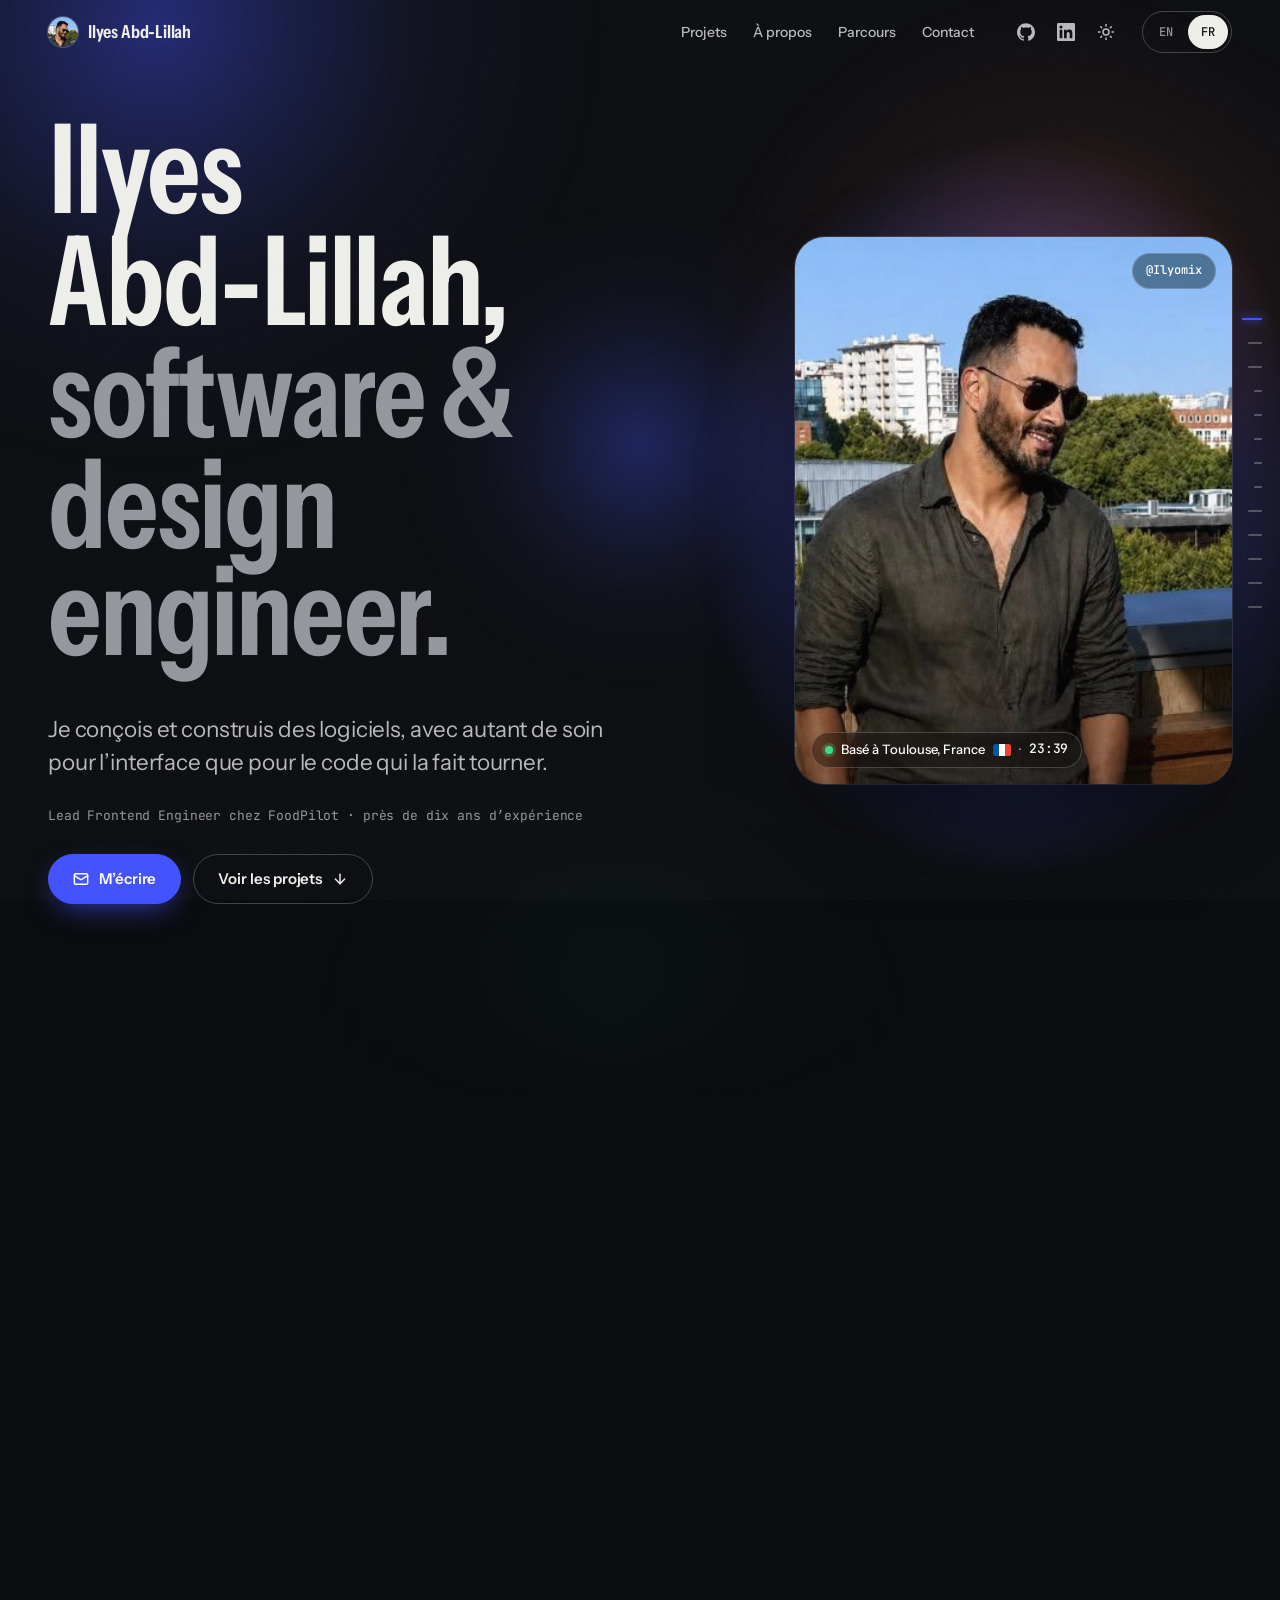
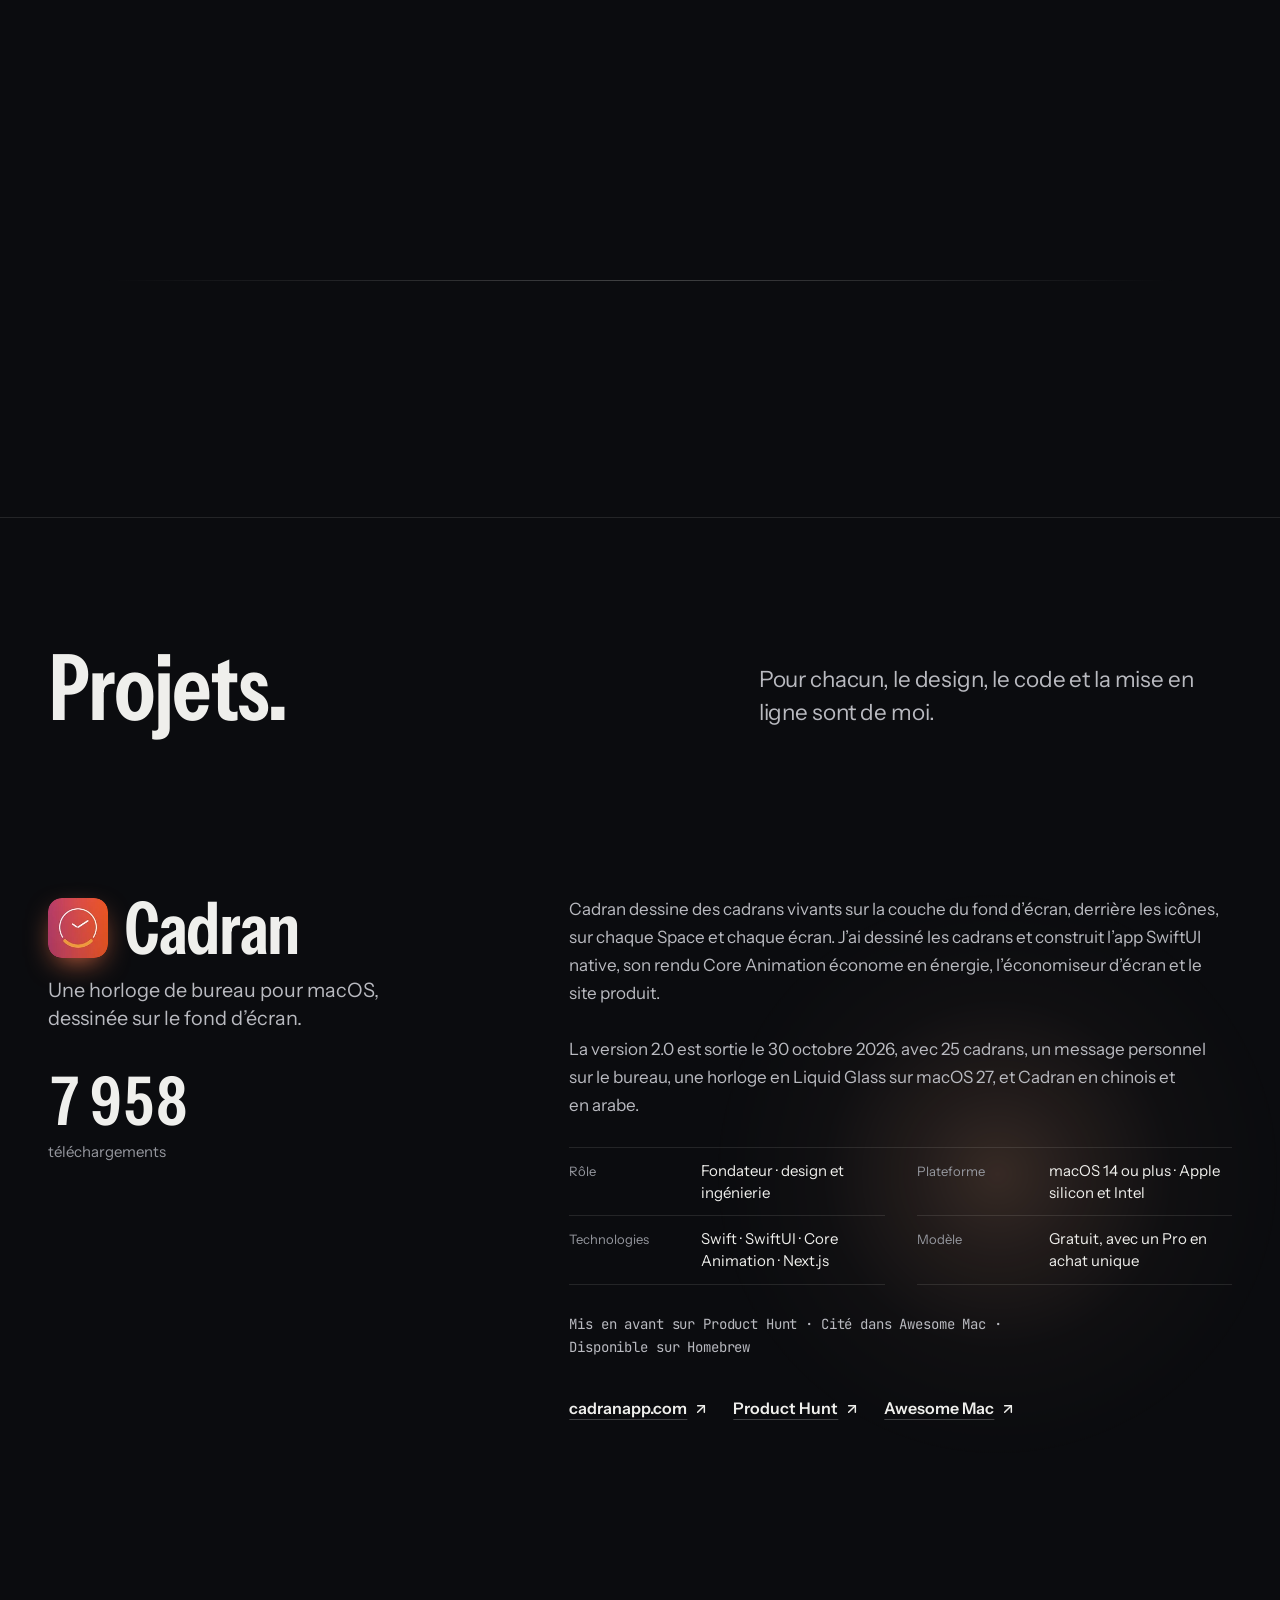
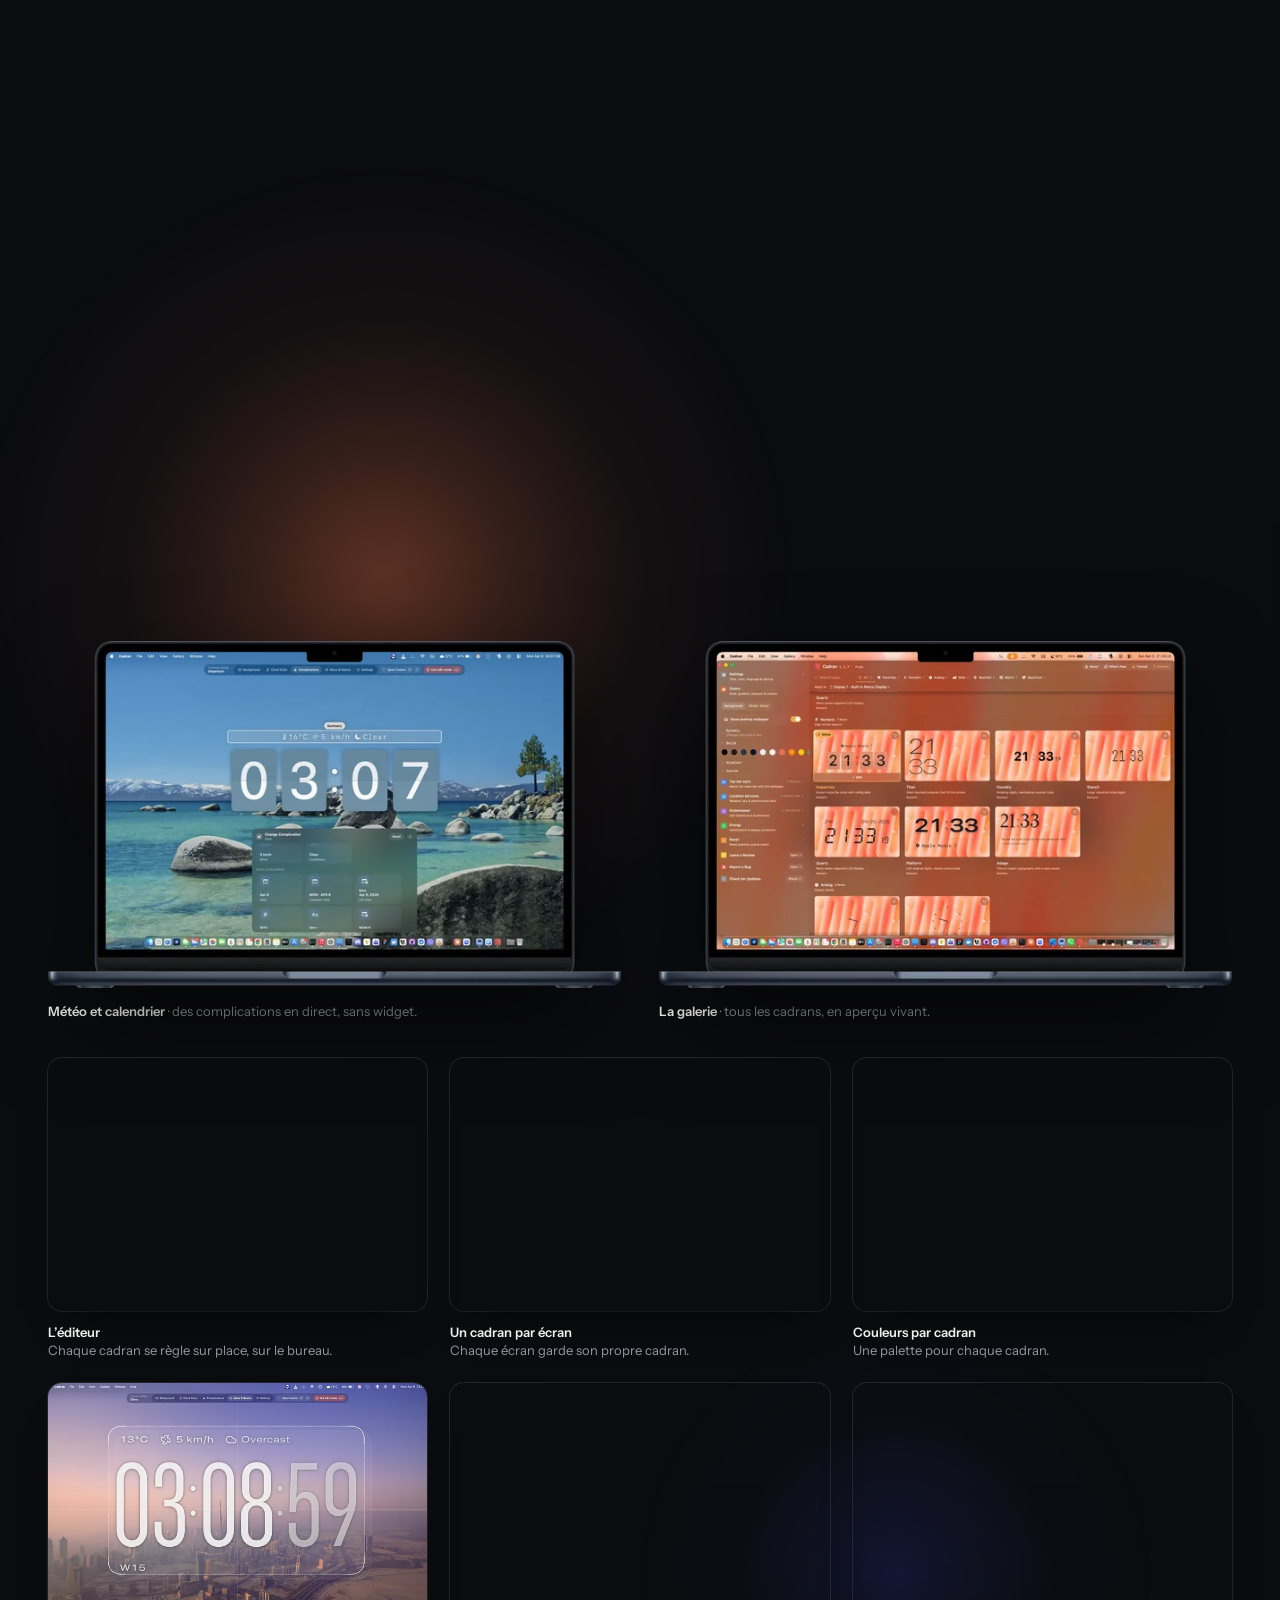
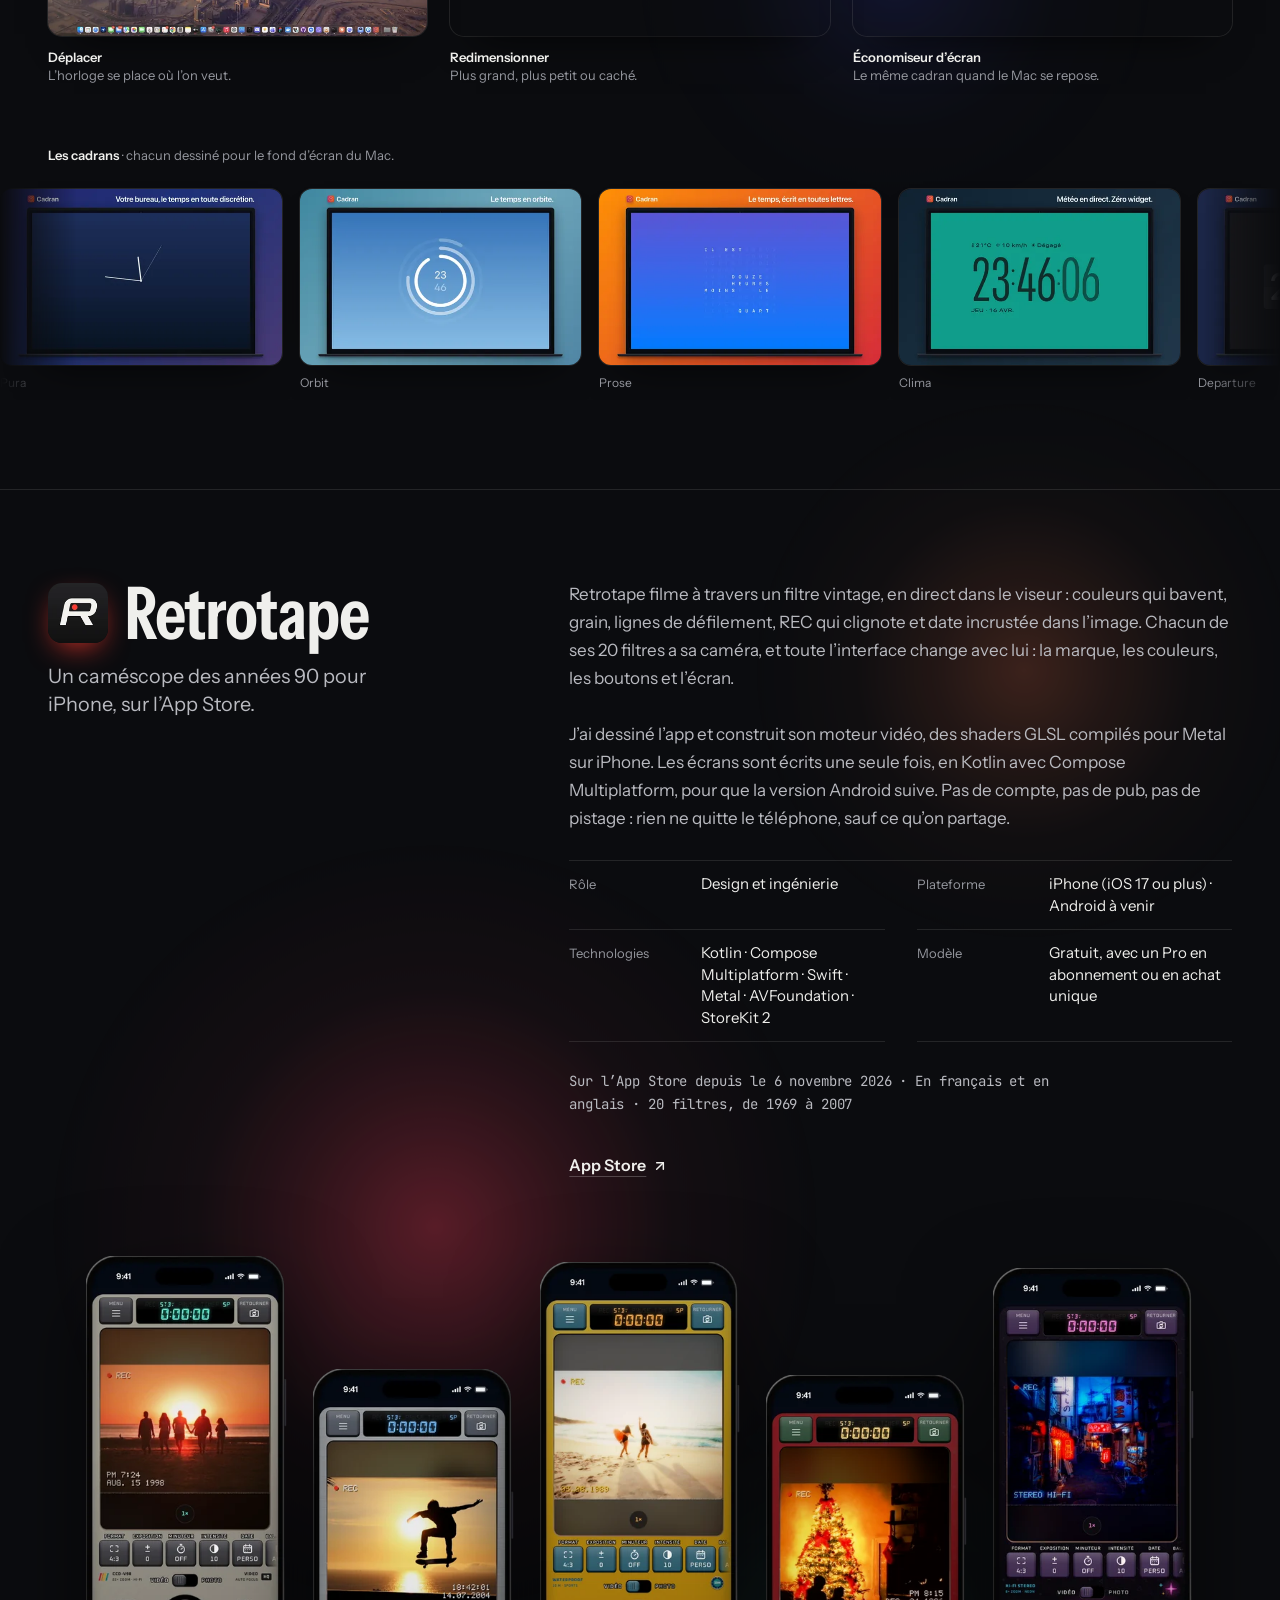
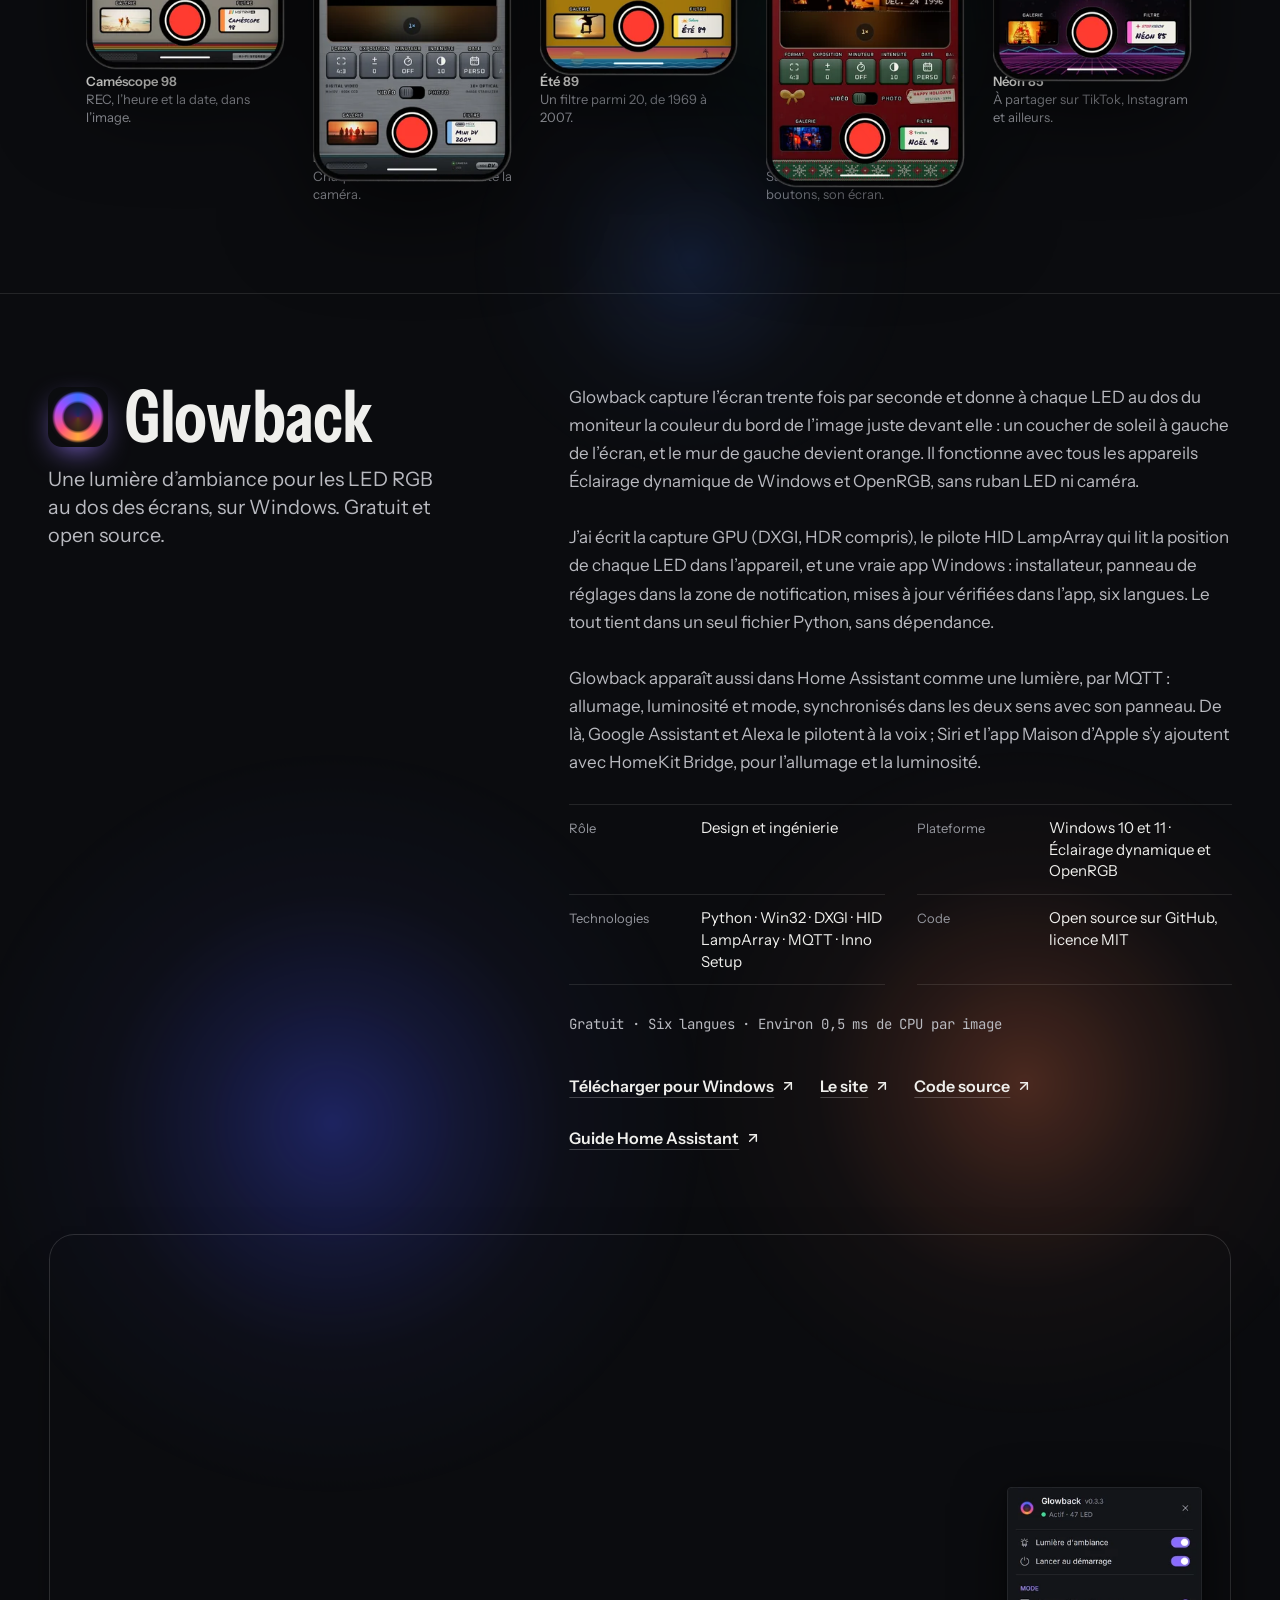
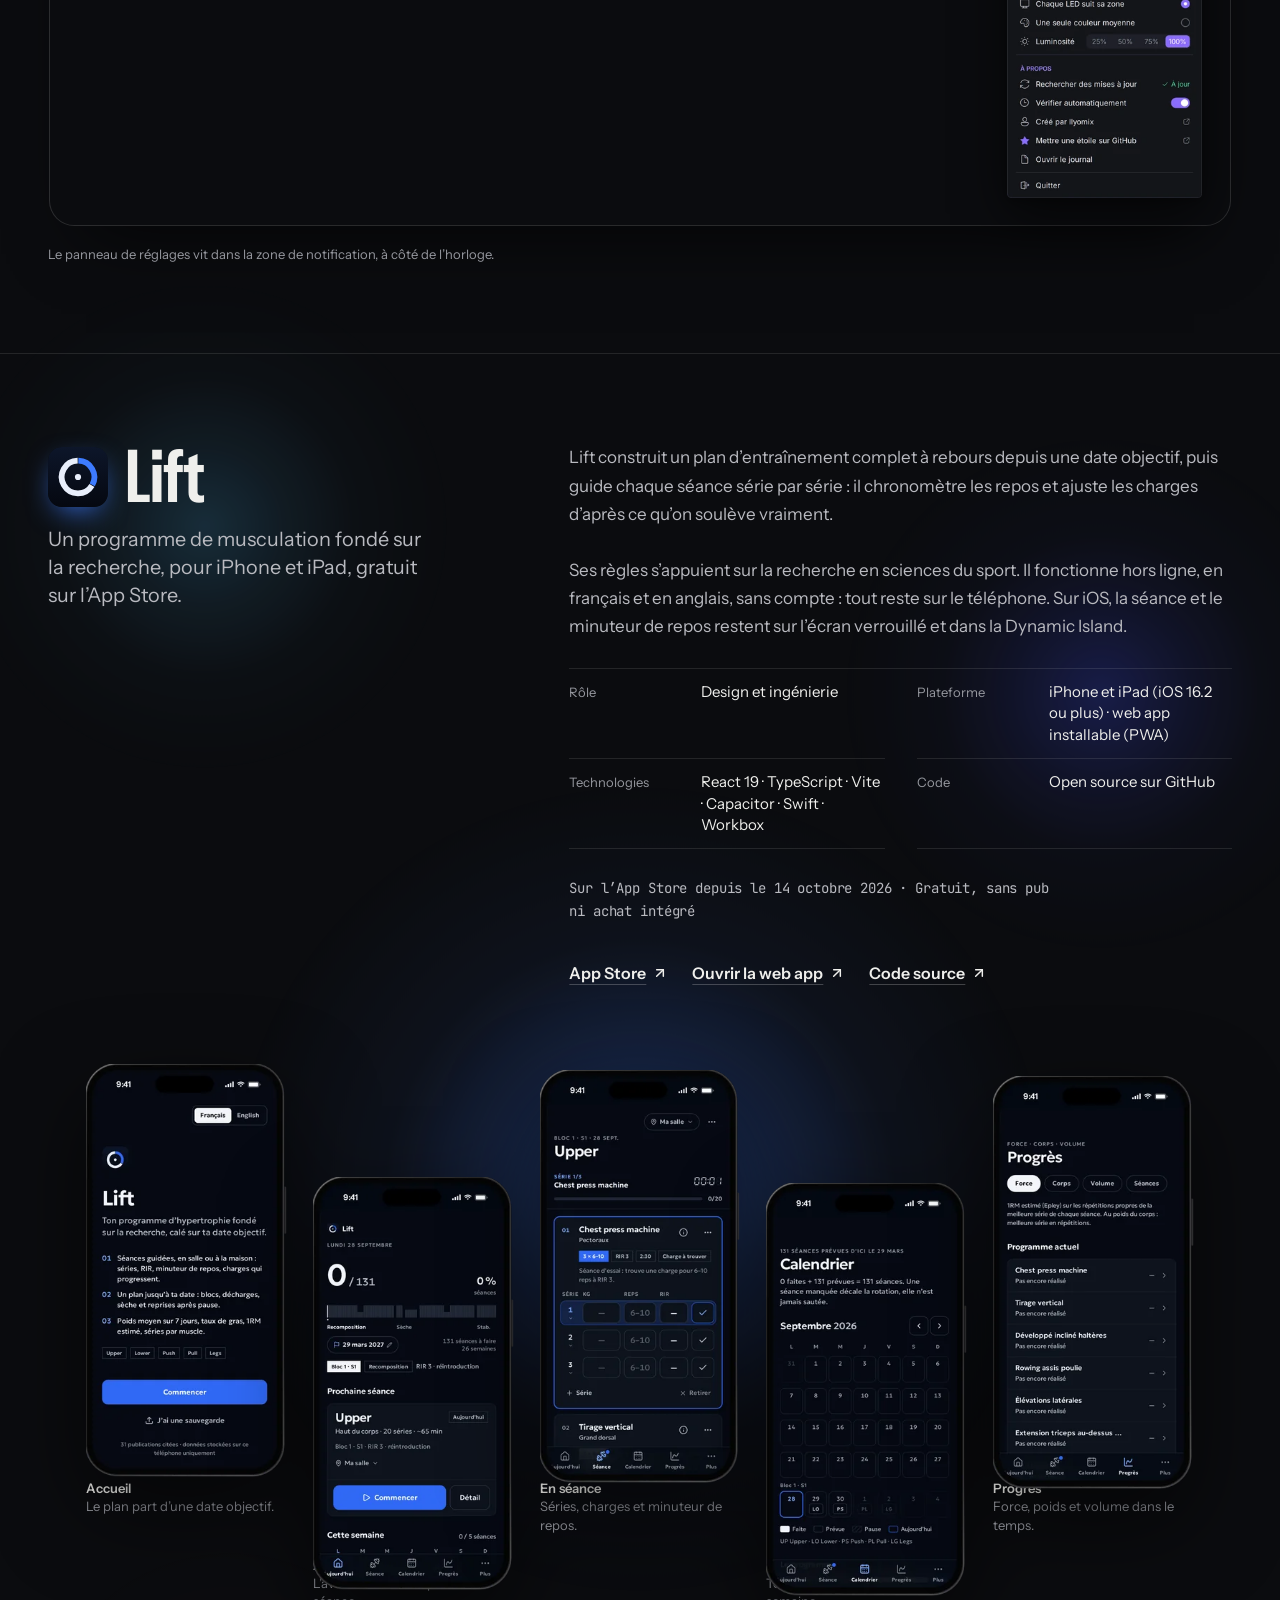
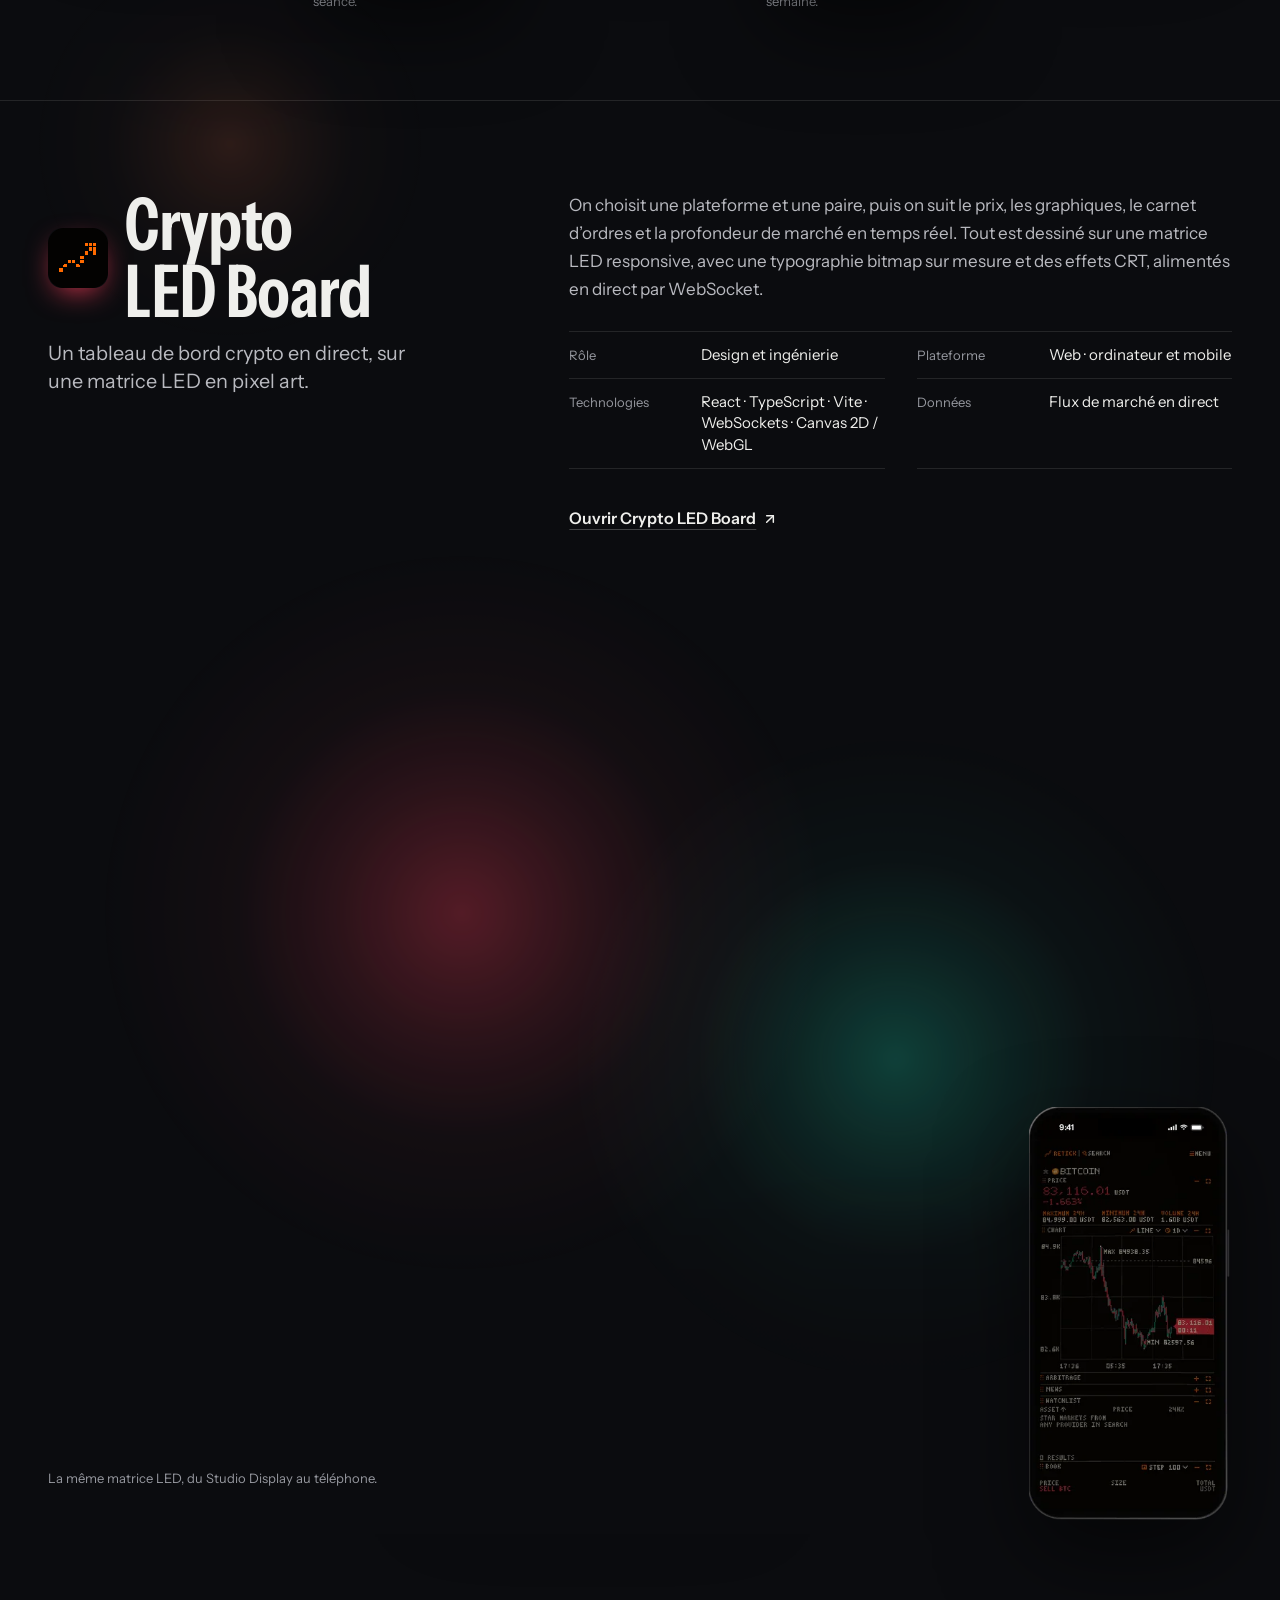
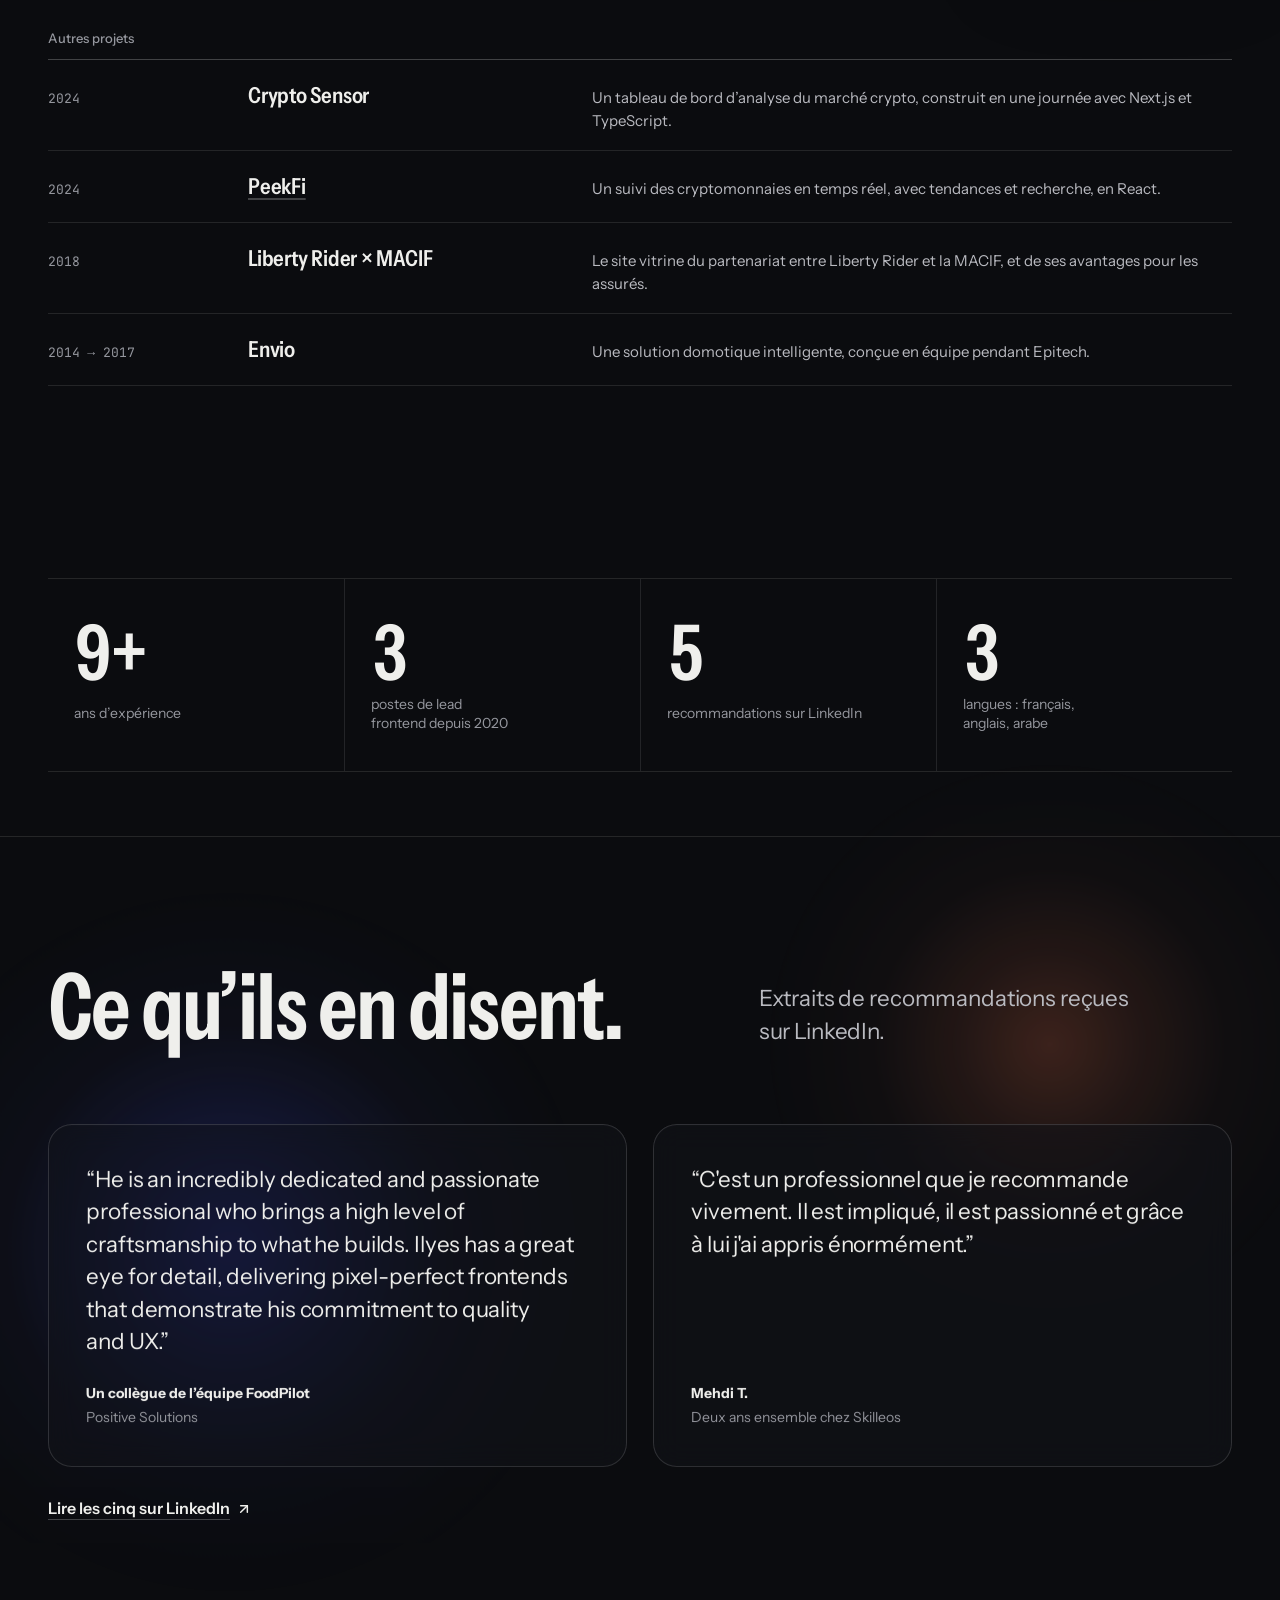
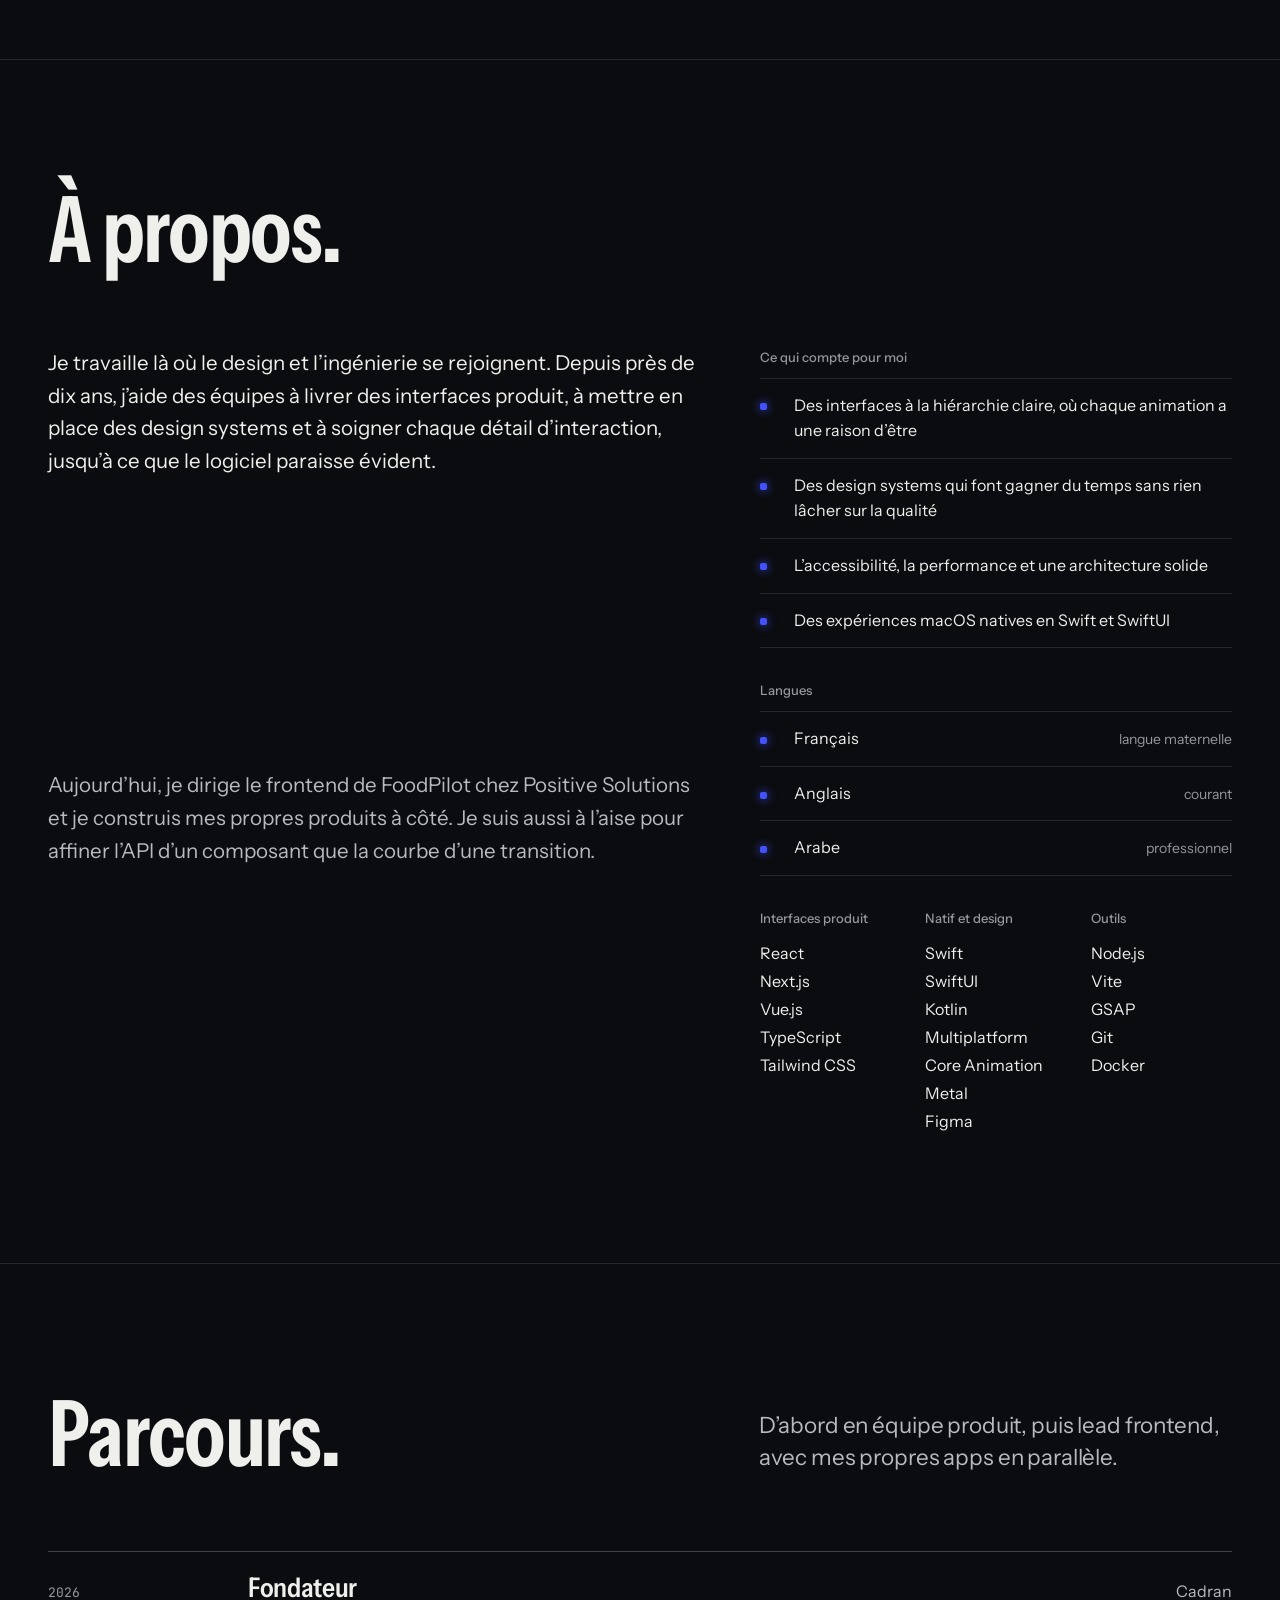
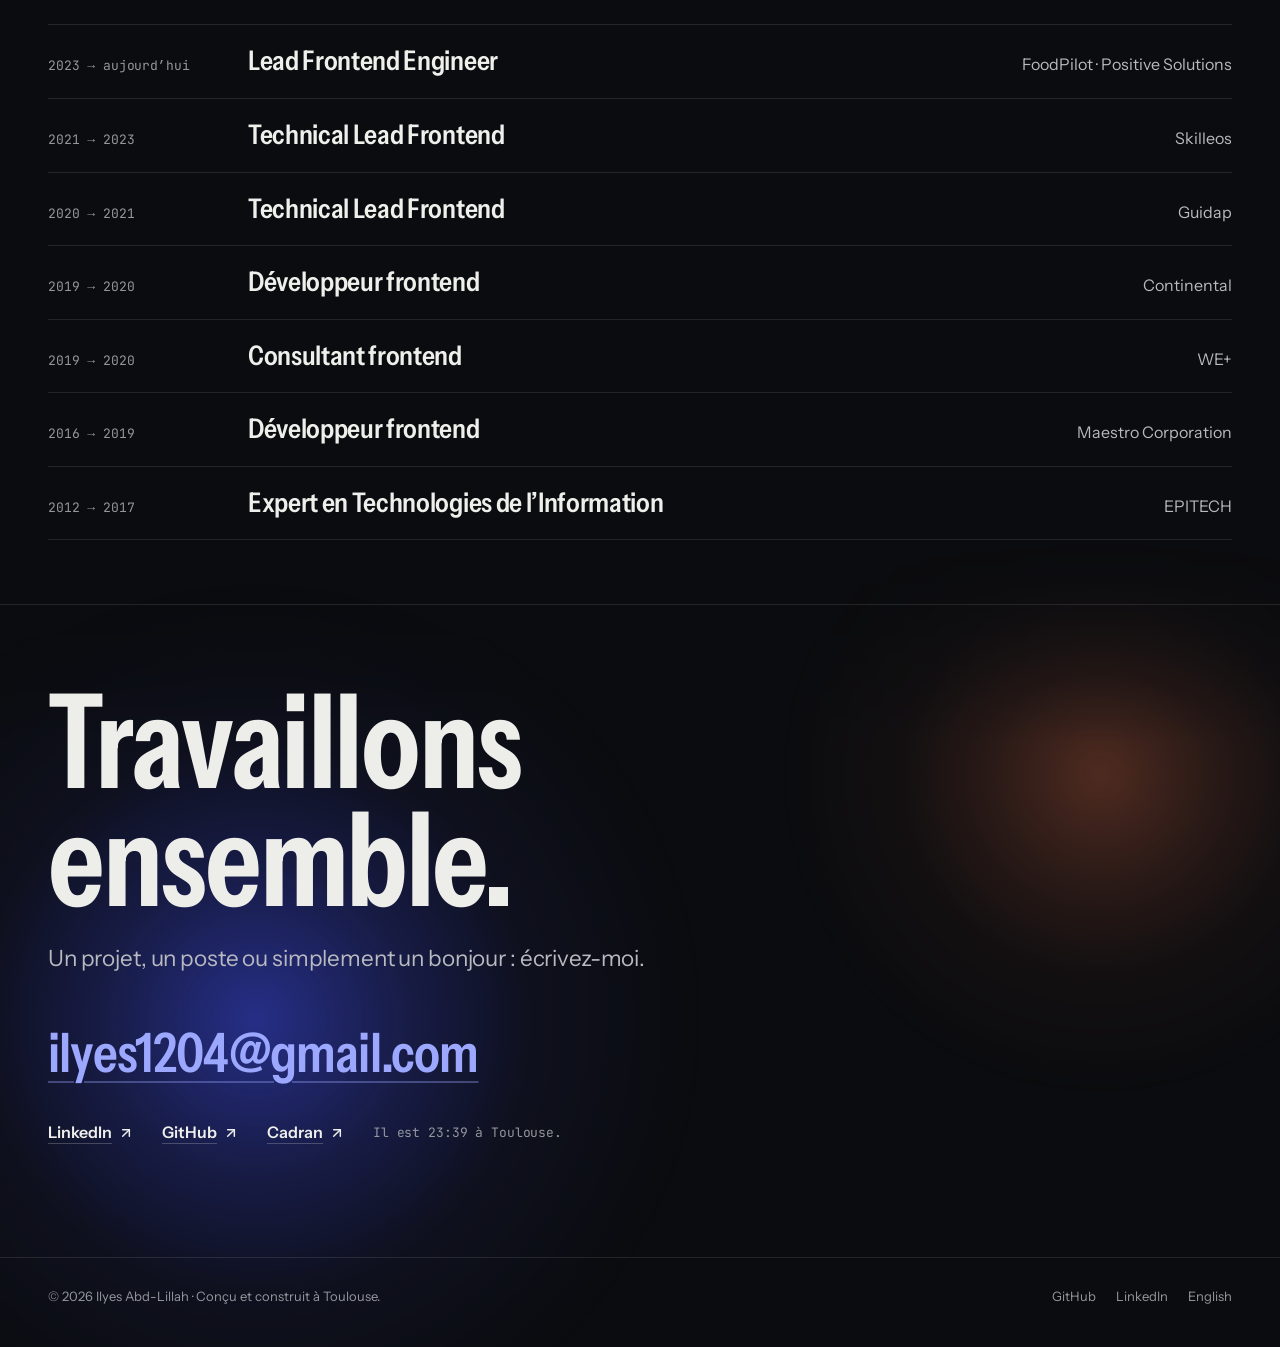
==== commit ebfe885a: "feat(site): Glowback in Home Assistant, and by voice through it - A third paragraph in Glowback's se" ====
--- a/fr/index.html
+++ b/fr/index.html
@@ -193,7 +193,7 @@
             <h3 class="display h-project" id="cadran-name">Cadran</h3>
           </div>
           <p class="project-tag">Une horloge de bureau pour macOS, dessinée sur le fond d’écran.</p>
-          <p class="project-stat"><b data-count="7953" data-suffix="" data-live="downloads">7 953</b><span>téléchargements <em class="live" hidden>en direct</em></span></p>
+          <p class="project-stat"><b data-count="7958" data-suffix="" data-live="downloads">7 958</b><span>téléchargements <em class="live" hidden>en direct</em></span></p>
         </div>
         <div class="project-body" data-reveal>
 <p>Cadran dessine des cadrans vivants sur la couche du fond d’écran, derrière les icônes, sur chaque Space et chaque écran. J’ai dessiné les cadrans et construit l’app SwiftUI native, son rendu Core Animation économe en énergie, l’économiseur d’écran et le site produit.</p><p>La version 2.0 est sortie le 30 octobre 2026, avec 25 cadrans, un message personnel sur le bureau, une horloge en Liquid Glass sur macOS 27, et Cadran en chinois et en arabe.</p>          <dl class="specs">
@@ -269,10 +269,10 @@
           <p class="project-tag">Une lumière d’ambiance pour les LED RGB au dos des écrans, sur Windows. Gratuit et open source.</p>
         </div>
         <div class="project-body" data-reveal>
-<p>Glowback capture l’écran trente fois par seconde et donne à chaque LED au dos du moniteur la couleur du bord de l’image juste devant elle : un coucher de soleil à gauche de l’écran, et le mur de gauche devient orange. Il fonctionne avec tous les appareils Éclairage dynamique de Windows et OpenRGB, sans ruban LED ni caméra.</p><p>J’ai écrit la capture GPU (DXGI, HDR compris), le pilote HID LampArray qui lit la position de chaque LED dans l’appareil, et une vraie app Windows : installateur, panneau de réglages dans la zone de notification, mises à jour vérifiées dans l’app, six langues. Le tout tient dans un seul fichier Python, sans dépendance.</p>          <dl class="specs">
-<div><dt>Rôle</dt><dd>Design et ingénierie</dd></div><div><dt>Plateforme</dt><dd>Windows 10 et 11 · Éclairage dynamique et OpenRGB</dd></div><div><dt>Technologies</dt><dd>Python · Win32 · DXGI · HID LampArray · Inno Setup</dd></div><div><dt>Code</dt><dd>Open source sur GitHub, licence MIT</dd></div>          </dl>
+<p>Glowback capture l’écran trente fois par seconde et donne à chaque LED au dos du moniteur la couleur du bord de l’image juste devant elle : un coucher de soleil à gauche de l’écran, et le mur de gauche devient orange. Il fonctionne avec tous les appareils Éclairage dynamique de Windows et OpenRGB, sans ruban LED ni caméra.</p><p>J’ai écrit la capture GPU (DXGI, HDR compris), le pilote HID LampArray qui lit la position de chaque LED dans l’appareil, et une vraie app Windows : installateur, panneau de réglages dans la zone de notification, mises à jour vérifiées dans l’app, six langues. Le tout tient dans un seul fichier Python, sans dépendance.</p><p>Glowback apparaît aussi dans Home Assistant comme une lumière, par MQTT : allumage, luminosité et mode, synchronisés dans les deux sens avec son panneau. De là, Google Assistant et Alexa le pilotent à la voix ; Siri et l’app Maison d’Apple s’y ajoutent avec HomeKit Bridge, pour l’allumage et la luminosité.</p>          <dl class="specs">
+<div><dt>Rôle</dt><dd>Design et ingénierie</dd></div><div><dt>Plateforme</dt><dd>Windows 10 et 11 · Éclairage dynamique et OpenRGB</dd></div><div><dt>Technologies</dt><dd>Python · Win32 · DXGI · HID LampArray · MQTT · Inno Setup</dd></div><div><dt>Code</dt><dd>Open source sur GitHub, licence MIT</dd></div>          </dl>
 <p class="facts mono">Gratuit · Six langues · Environ 0,5 ms de CPU par image</p>          <div class="project-links">
-<a class="link" href="https://github.com/Ilyomix/glowback/releases/latest/download/GlowbackSetup.exe" rel="noopener">Télécharger pour Windows<svg viewBox="0 0 24 24" fill="none" stroke="currentColor" stroke-width="2.2" stroke-linecap="round" stroke-linejoin="round" aria-hidden="true"><path d="M7 7h10v10"/><path d="M7 17 17 7"/></svg></a><a class="link" href="https://ilyomix.github.io/glowback/fr/" rel="noopener">Le site<svg viewBox="0 0 24 24" fill="none" stroke="currentColor" stroke-width="2.2" stroke-linecap="round" stroke-linejoin="round" aria-hidden="true"><path d="M7 7h10v10"/><path d="M7 17 17 7"/></svg></a><a class="link" href="https://github.com/Ilyomix/glowback" rel="noopener">Code source<svg viewBox="0 0 24 24" fill="none" stroke="currentColor" stroke-width="2.2" stroke-linecap="round" stroke-linejoin="round" aria-hidden="true"><path d="M7 7h10v10"/><path d="M7 17 17 7"/></svg></a>          </div>
+<a class="link" href="https://github.com/Ilyomix/glowback/releases/latest/download/GlowbackSetup.exe" rel="noopener">Télécharger pour Windows<svg viewBox="0 0 24 24" fill="none" stroke="currentColor" stroke-width="2.2" stroke-linecap="round" stroke-linejoin="round" aria-hidden="true"><path d="M7 7h10v10"/><path d="M7 17 17 7"/></svg></a><a class="link" href="https://ilyomix.github.io/glowback/fr/" rel="noopener">Le site<svg viewBox="0 0 24 24" fill="none" stroke="currentColor" stroke-width="2.2" stroke-linecap="round" stroke-linejoin="round" aria-hidden="true"><path d="M7 7h10v10"/><path d="M7 17 17 7"/></svg></a><a class="link" href="https://github.com/Ilyomix/glowback" rel="noopener">Code source<svg viewBox="0 0 24 24" fill="none" stroke="currentColor" stroke-width="2.2" stroke-linecap="round" stroke-linejoin="round" aria-hidden="true"><path d="M7 7h10v10"/><path d="M7 17 17 7"/></svg></a><a class="link" href="https://github.com/Ilyomix/glowback/blob/main/README.fr.md#-home-assistant-et-google-assistant" rel="noopener">Guide Home Assistant<svg viewBox="0 0 24 24" fill="none" stroke="currentColor" stroke-width="2.2" stroke-linecap="round" stroke-linejoin="round" aria-hidden="true"><path d="M7 7h10v10"/><path d="M7 17 17 7"/></svg></a>          </div>
         </div>
       </div>
 
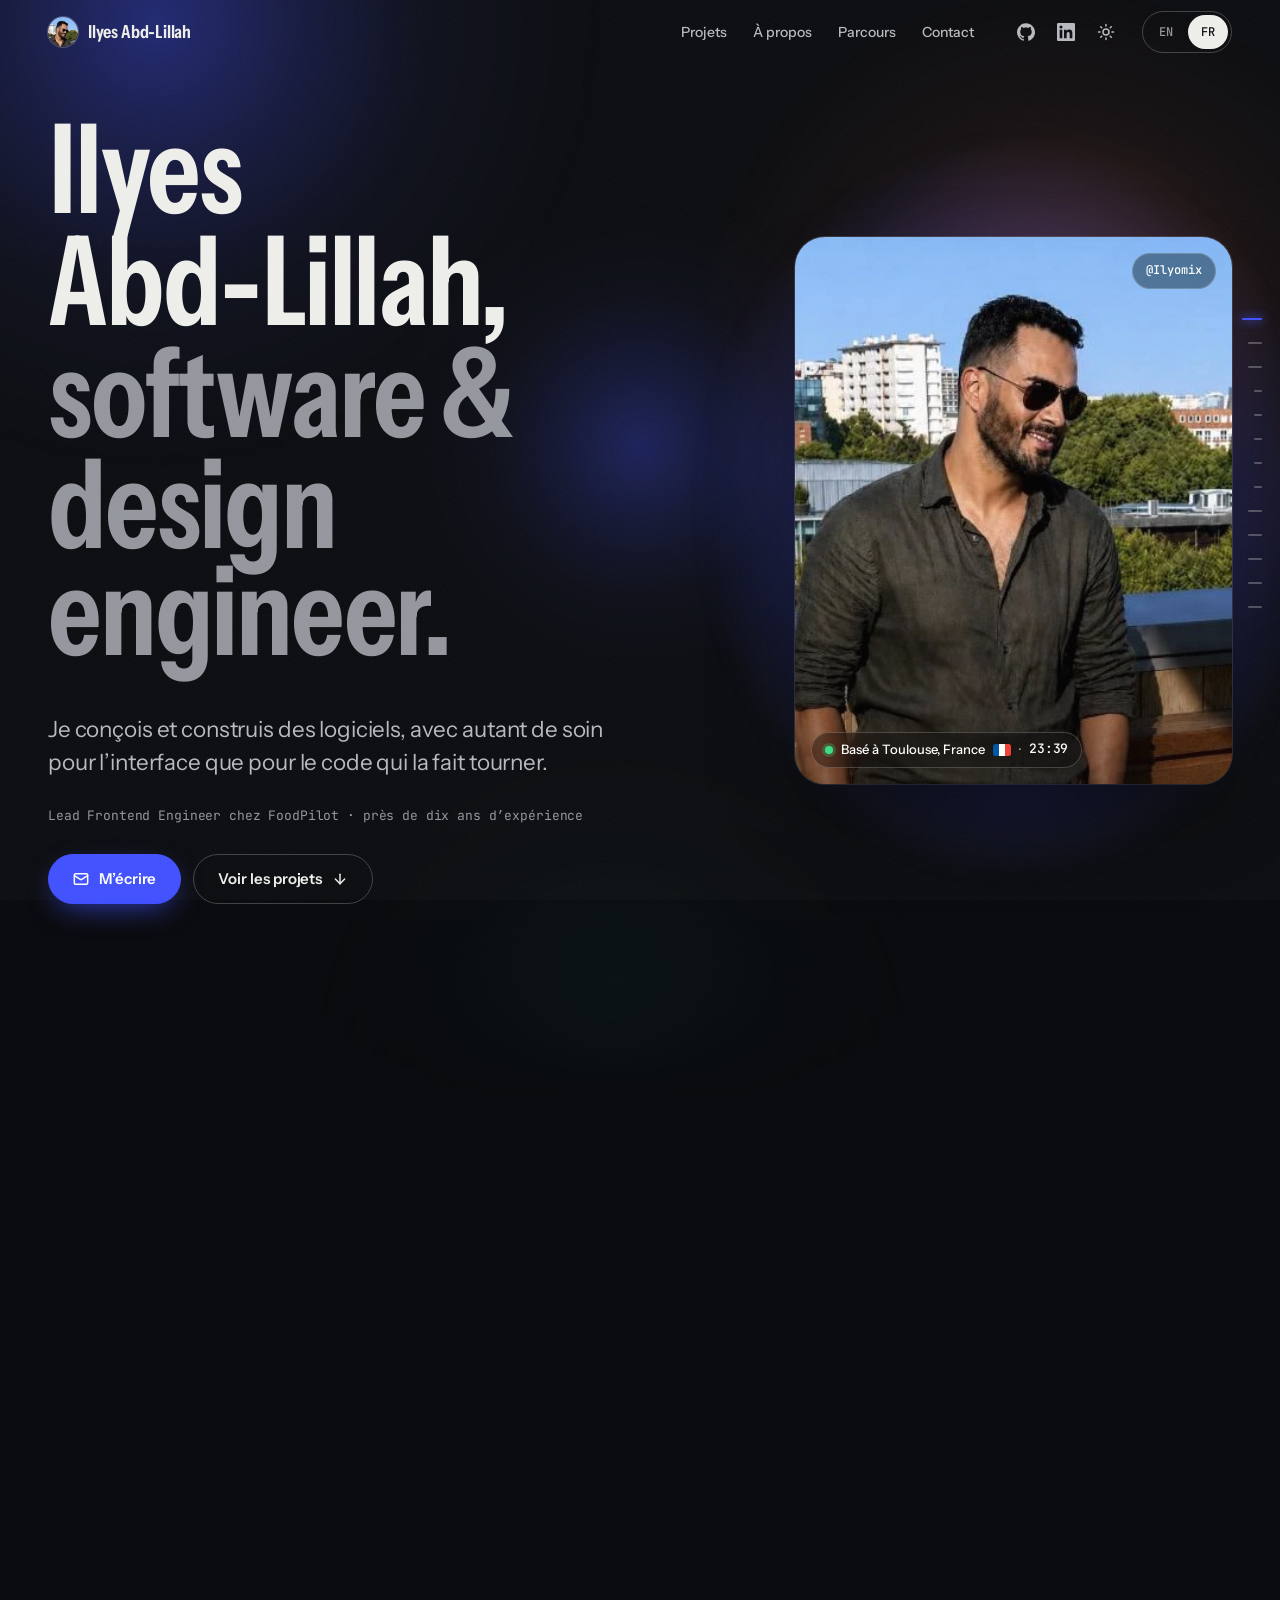
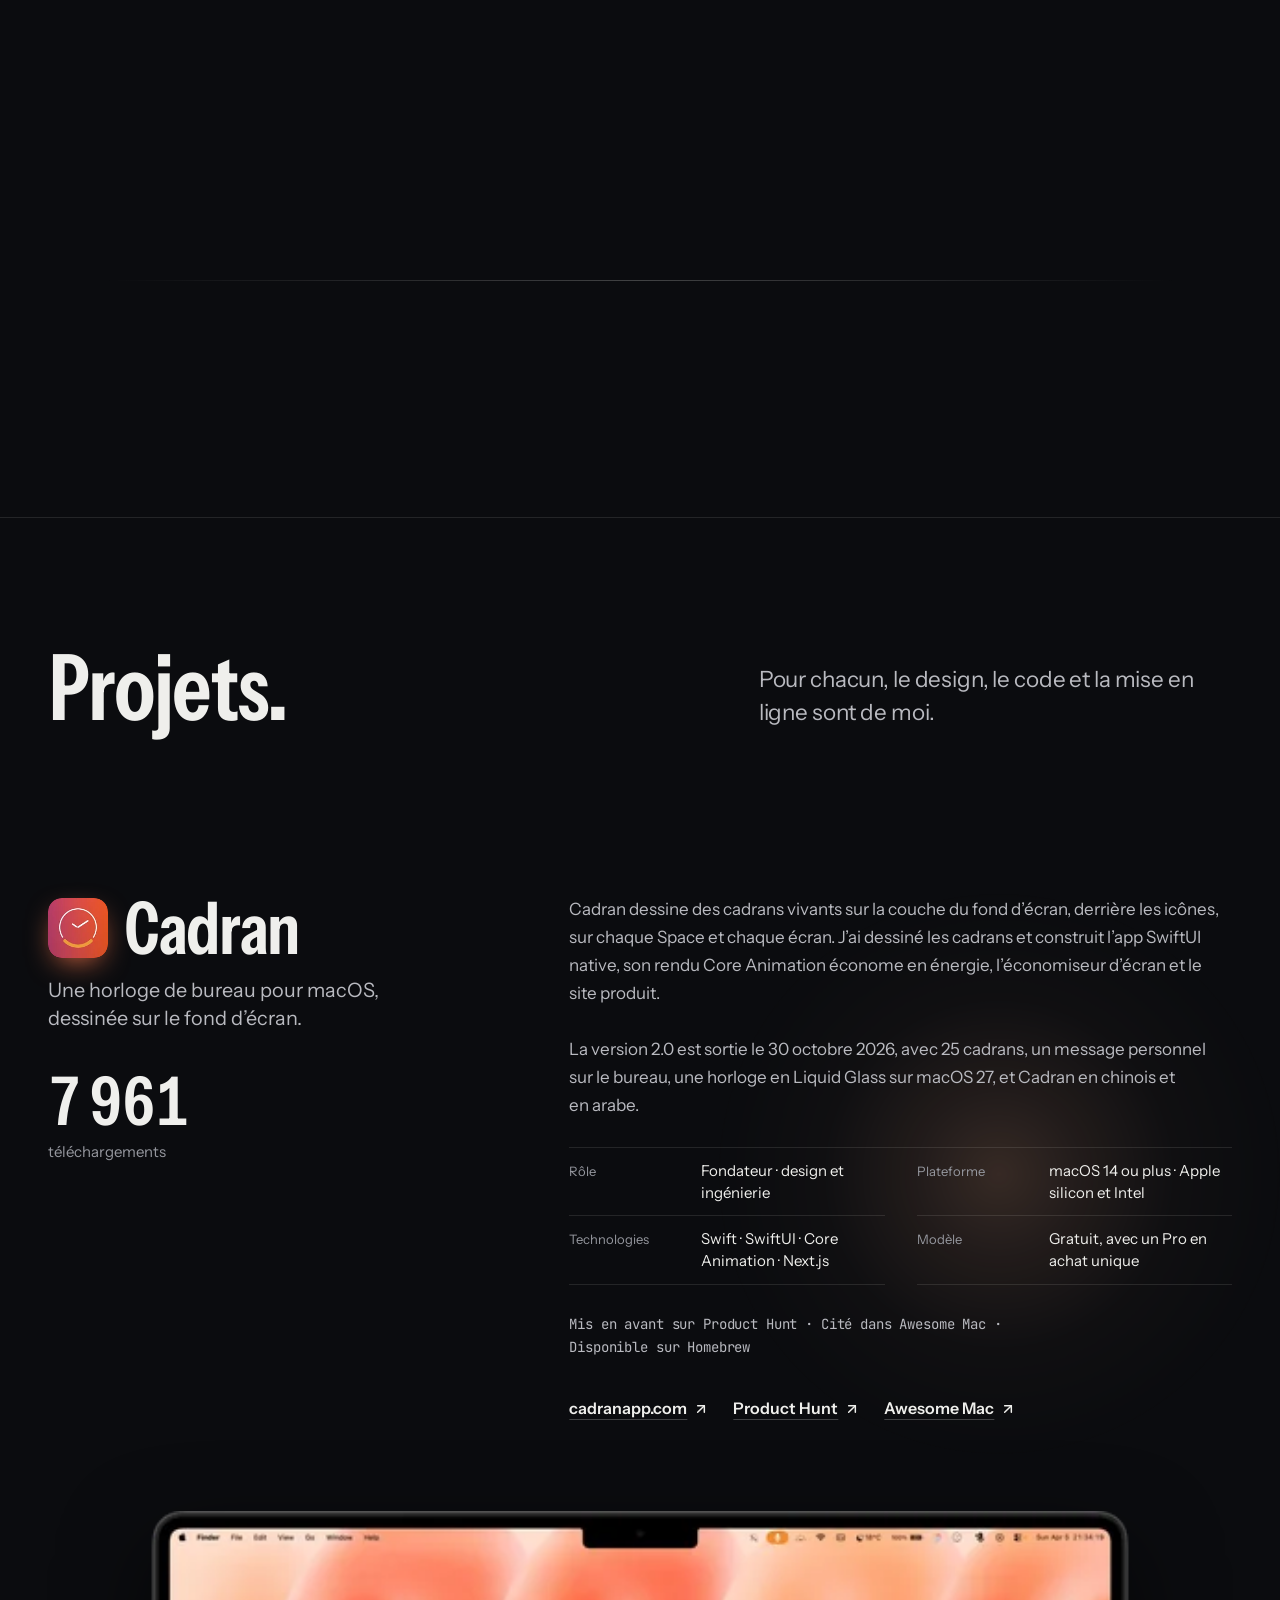
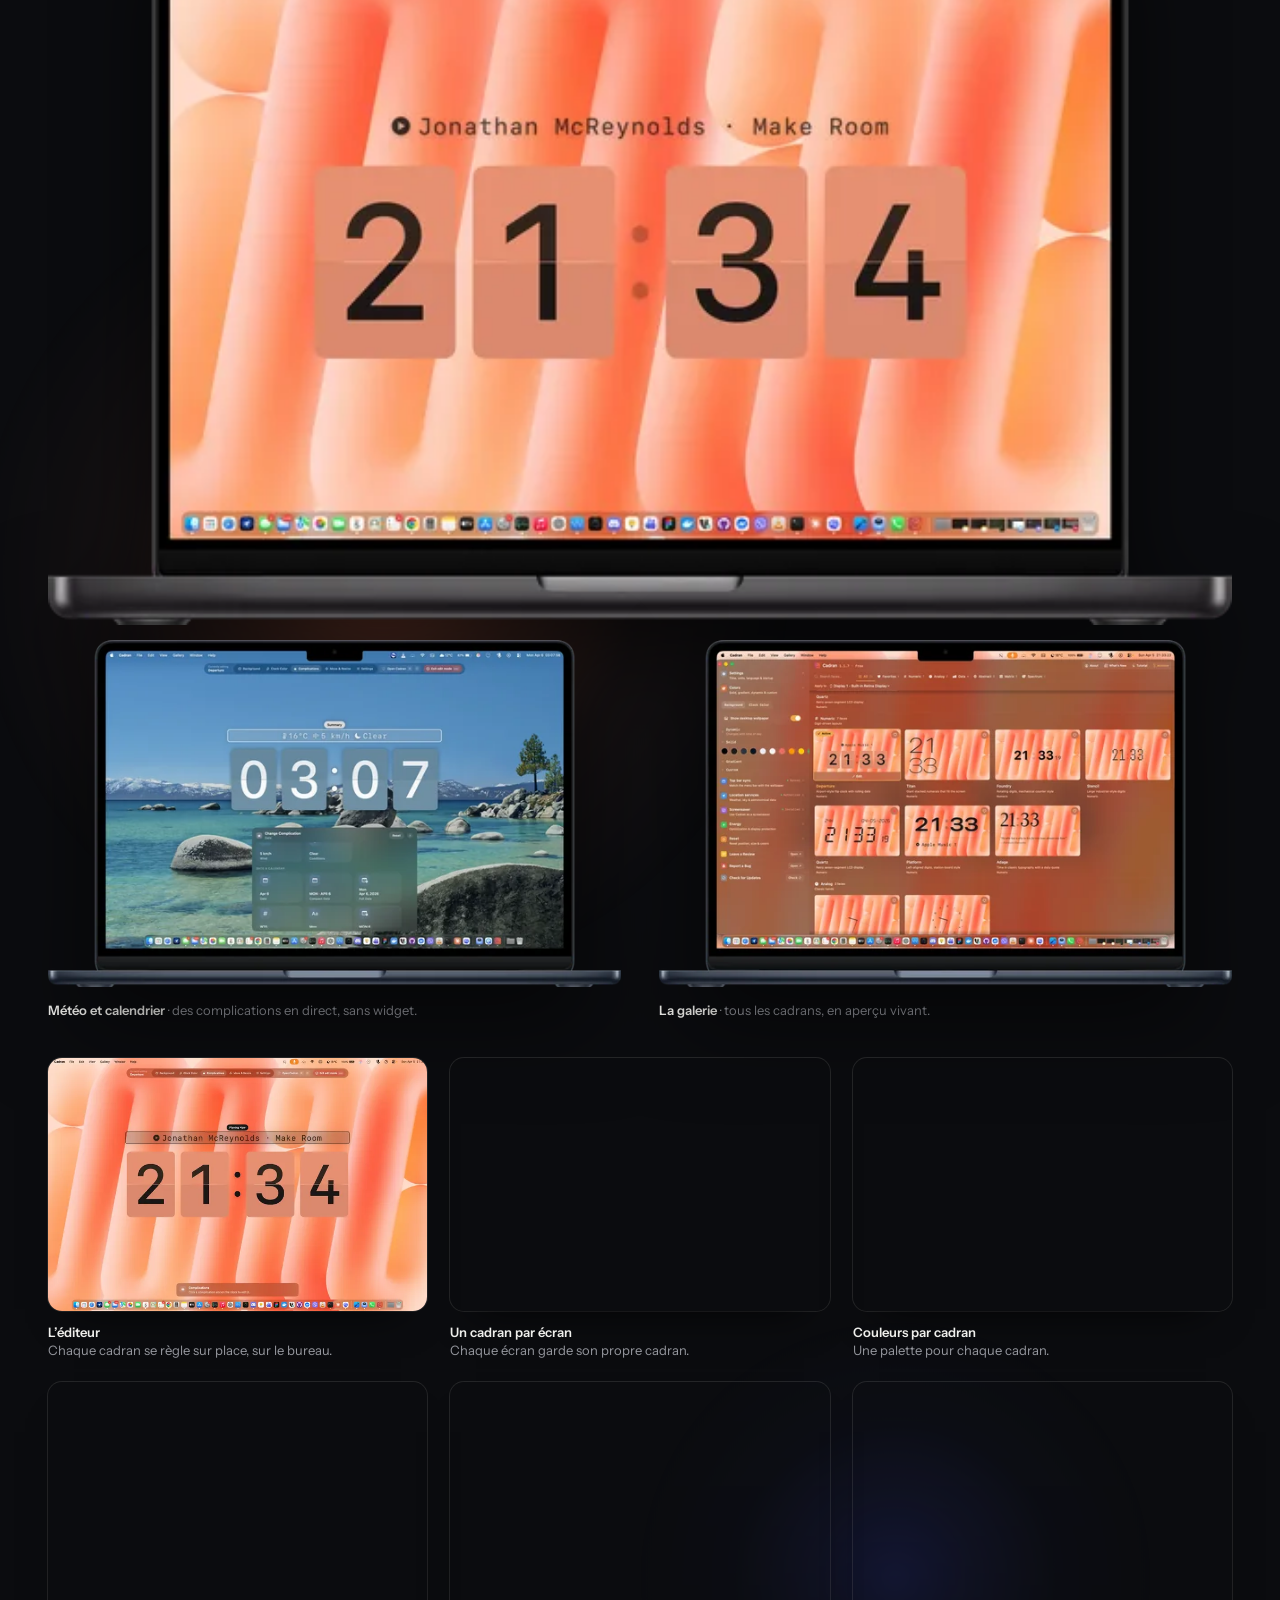
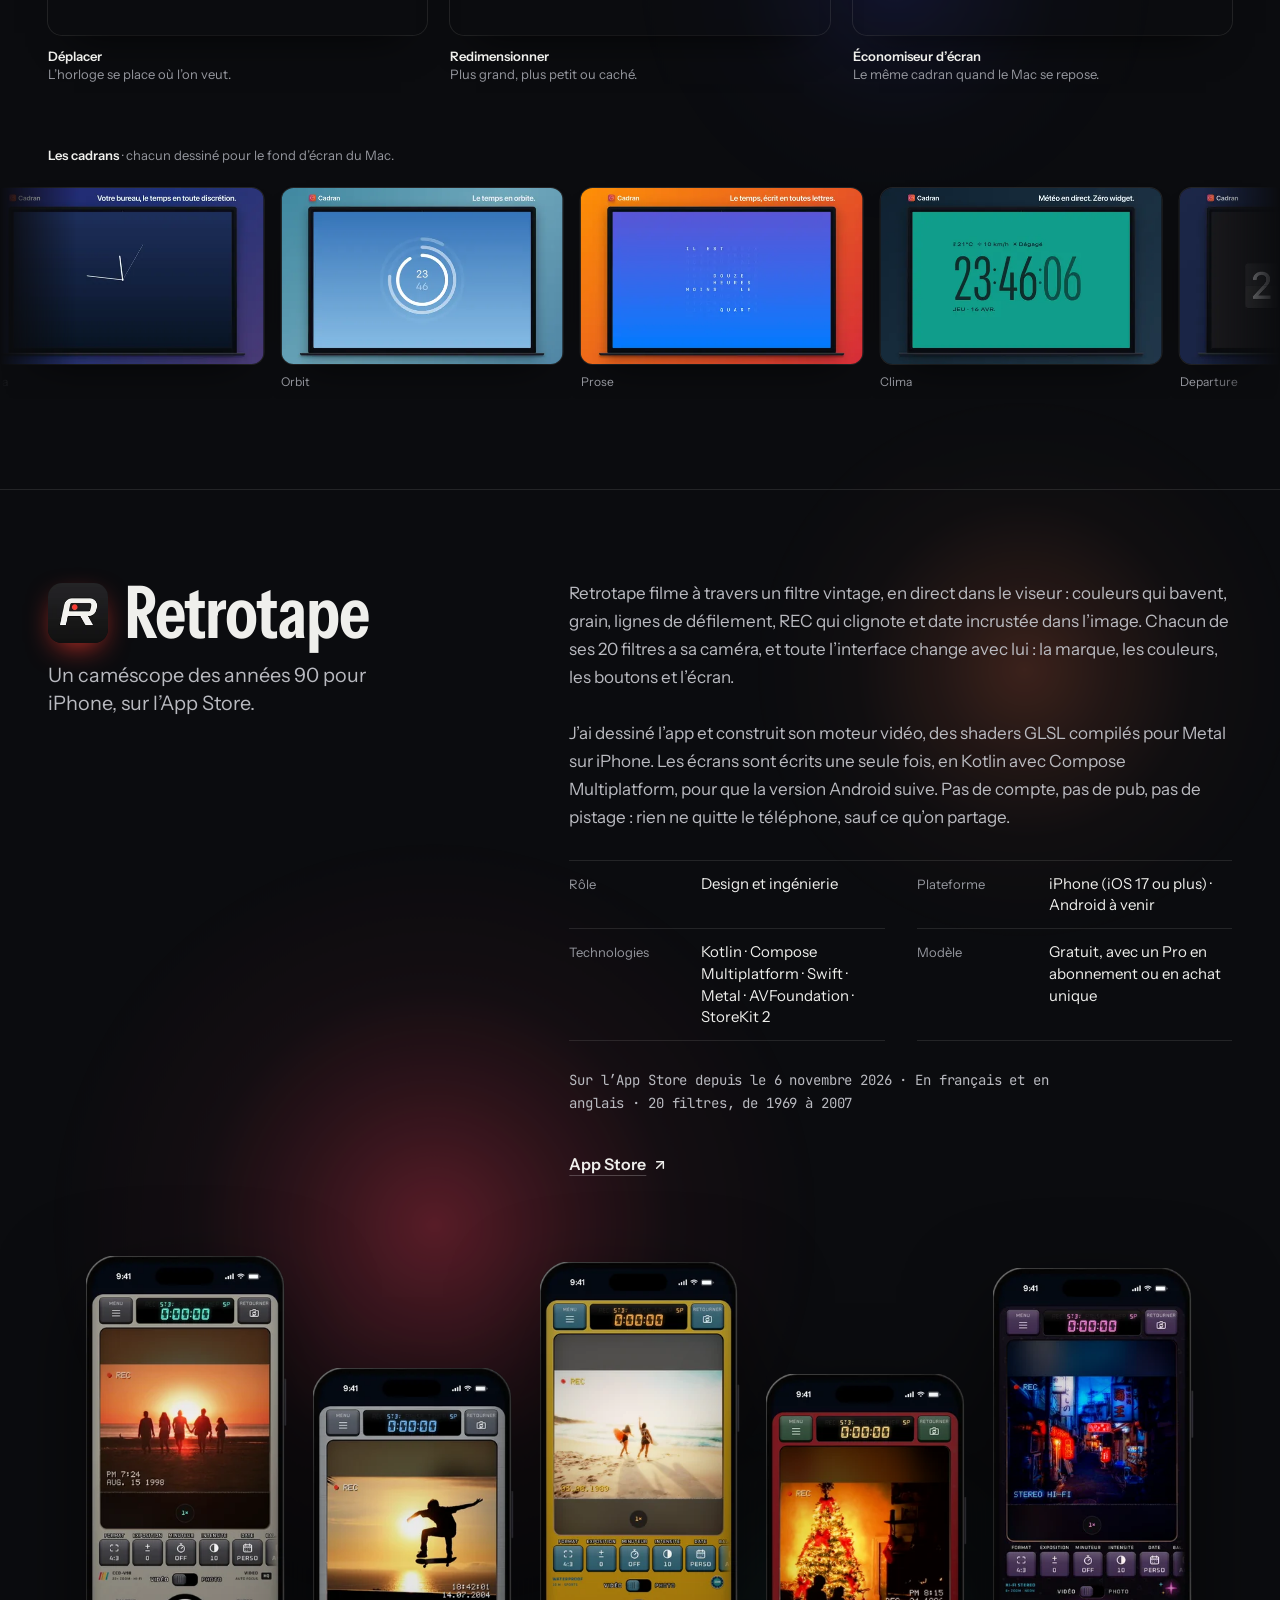
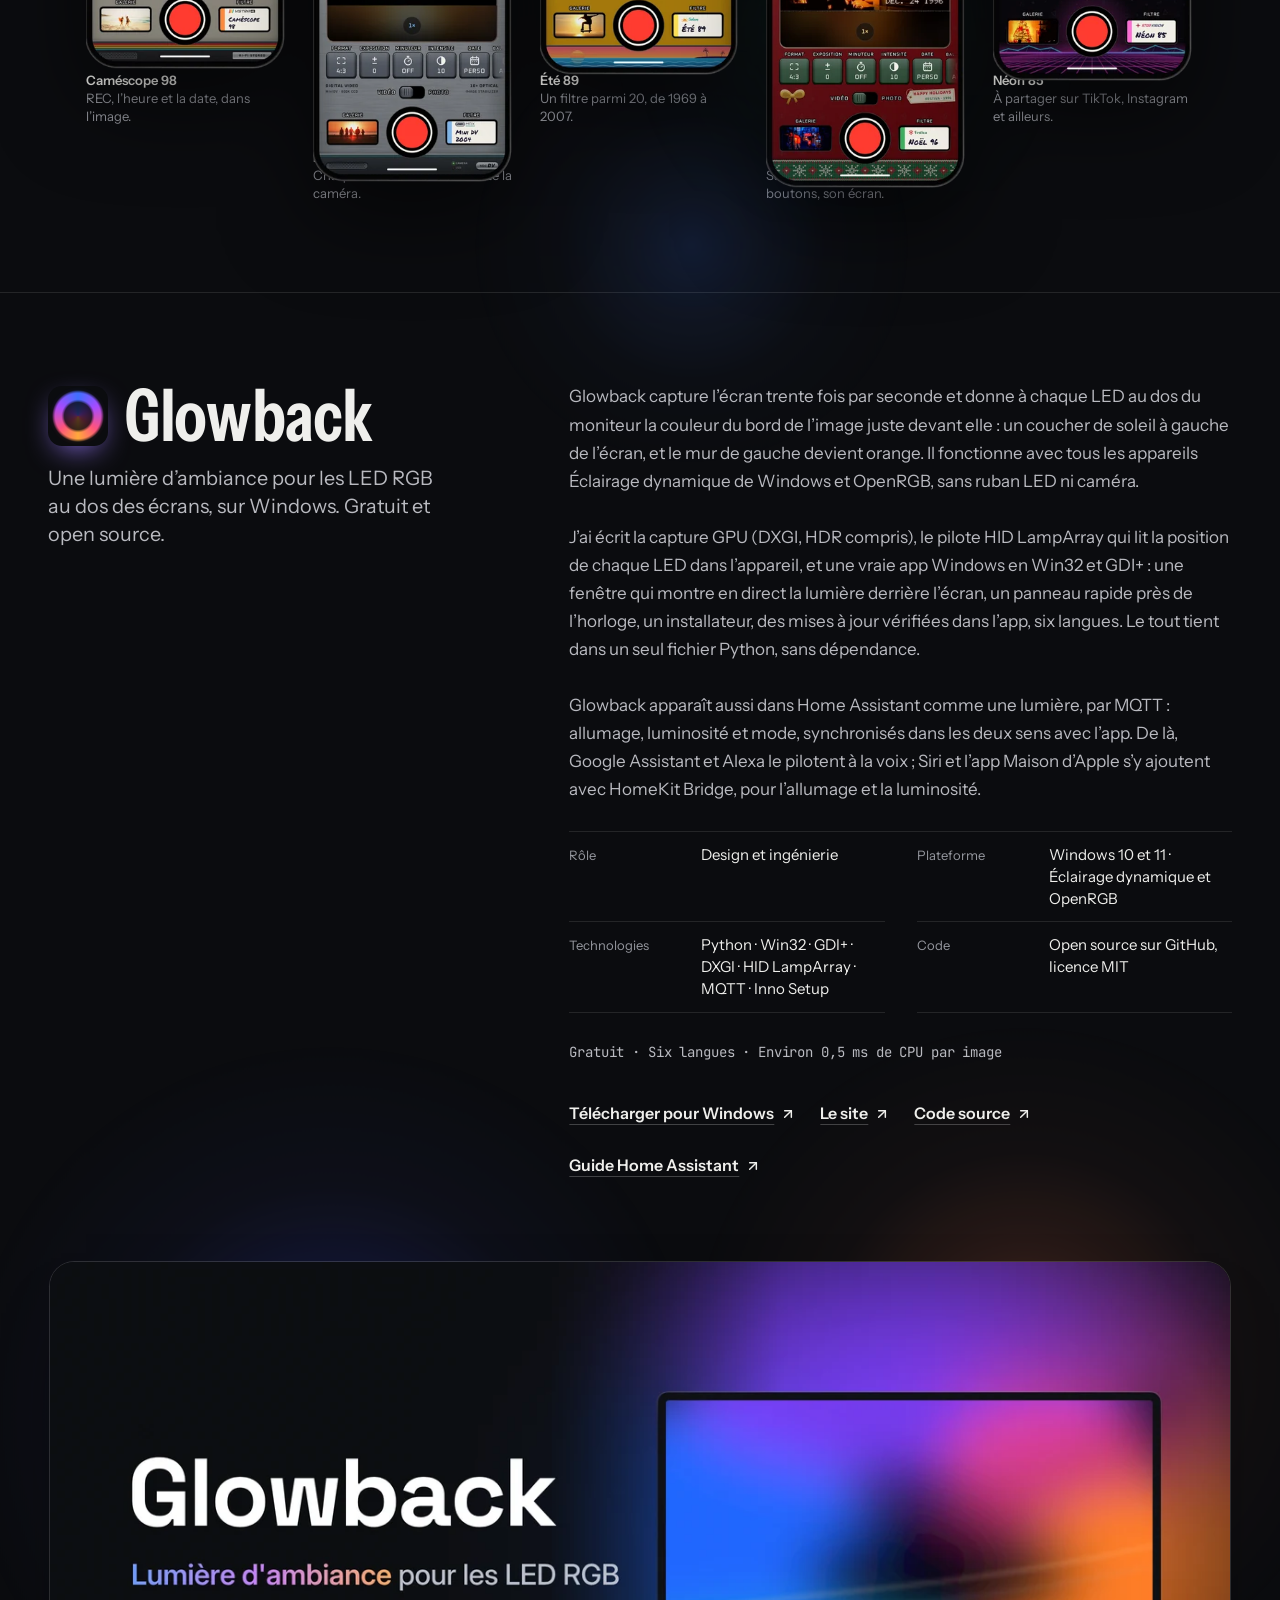
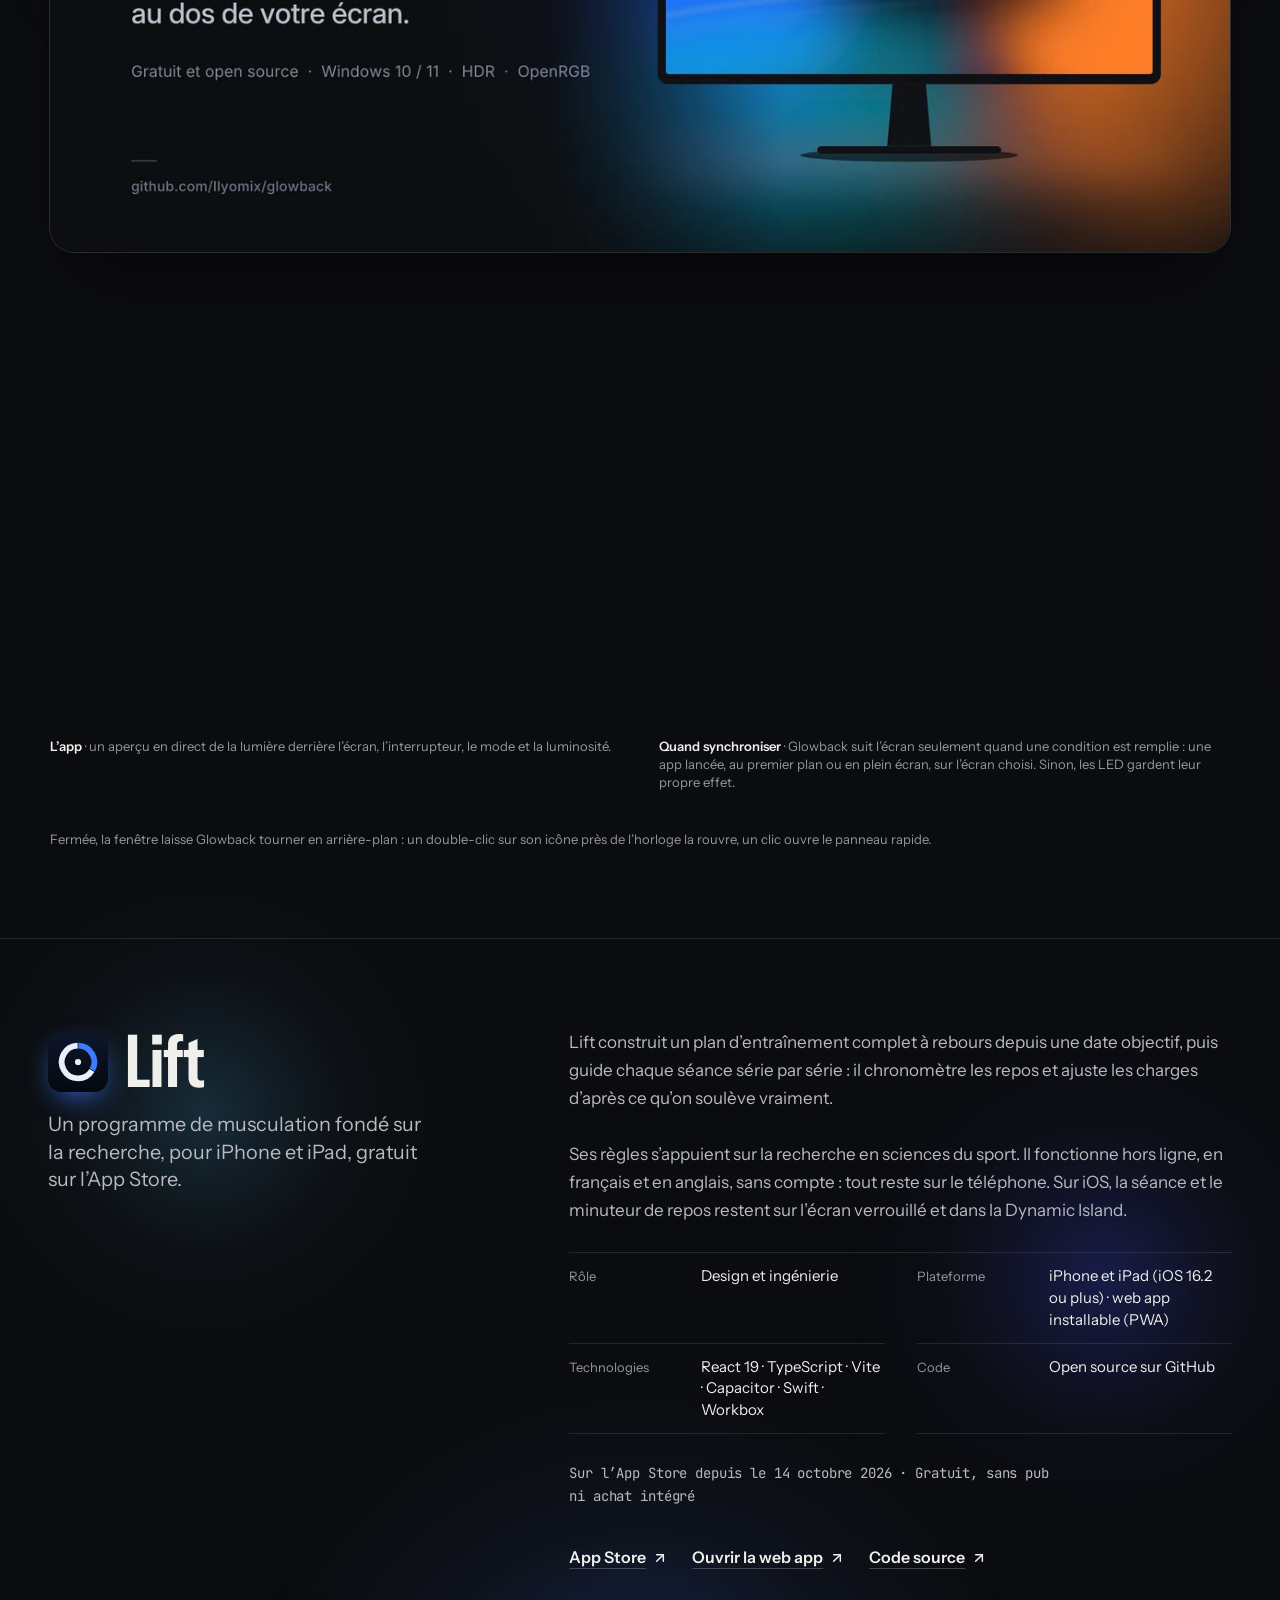
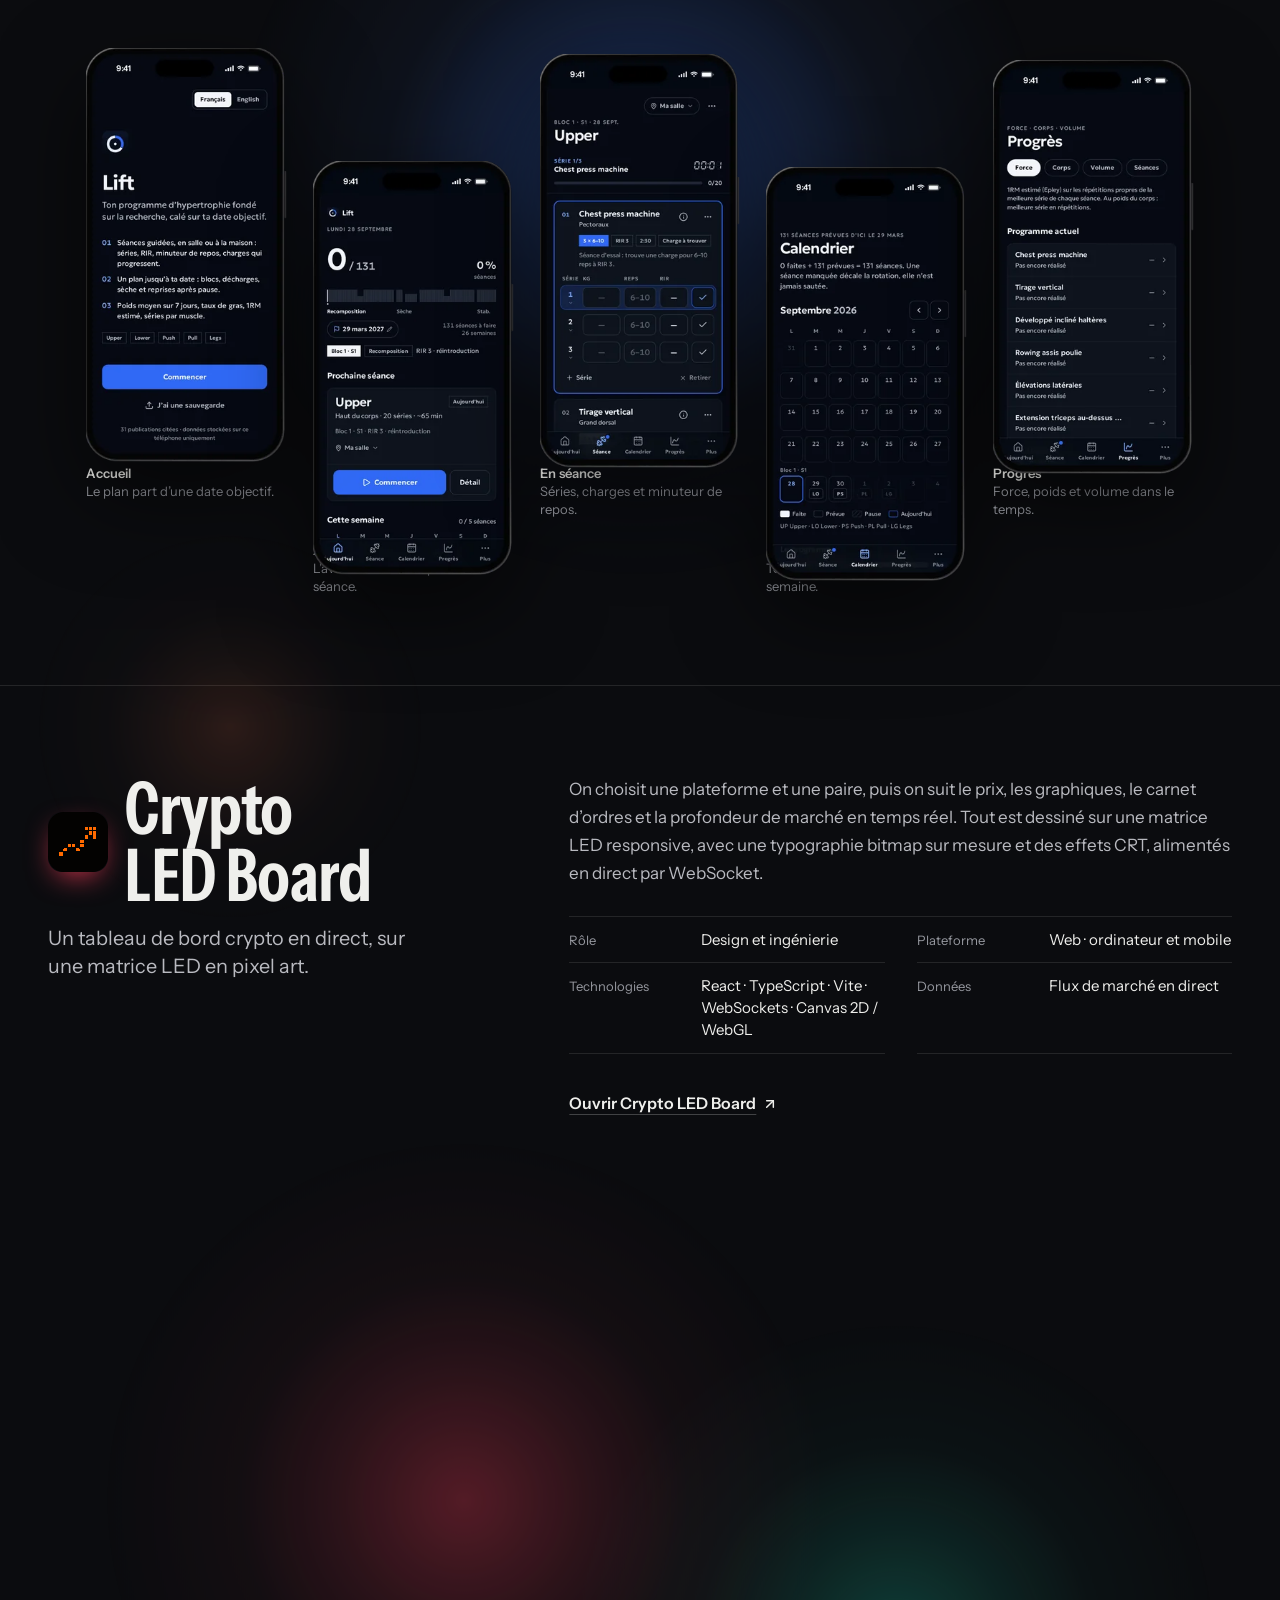
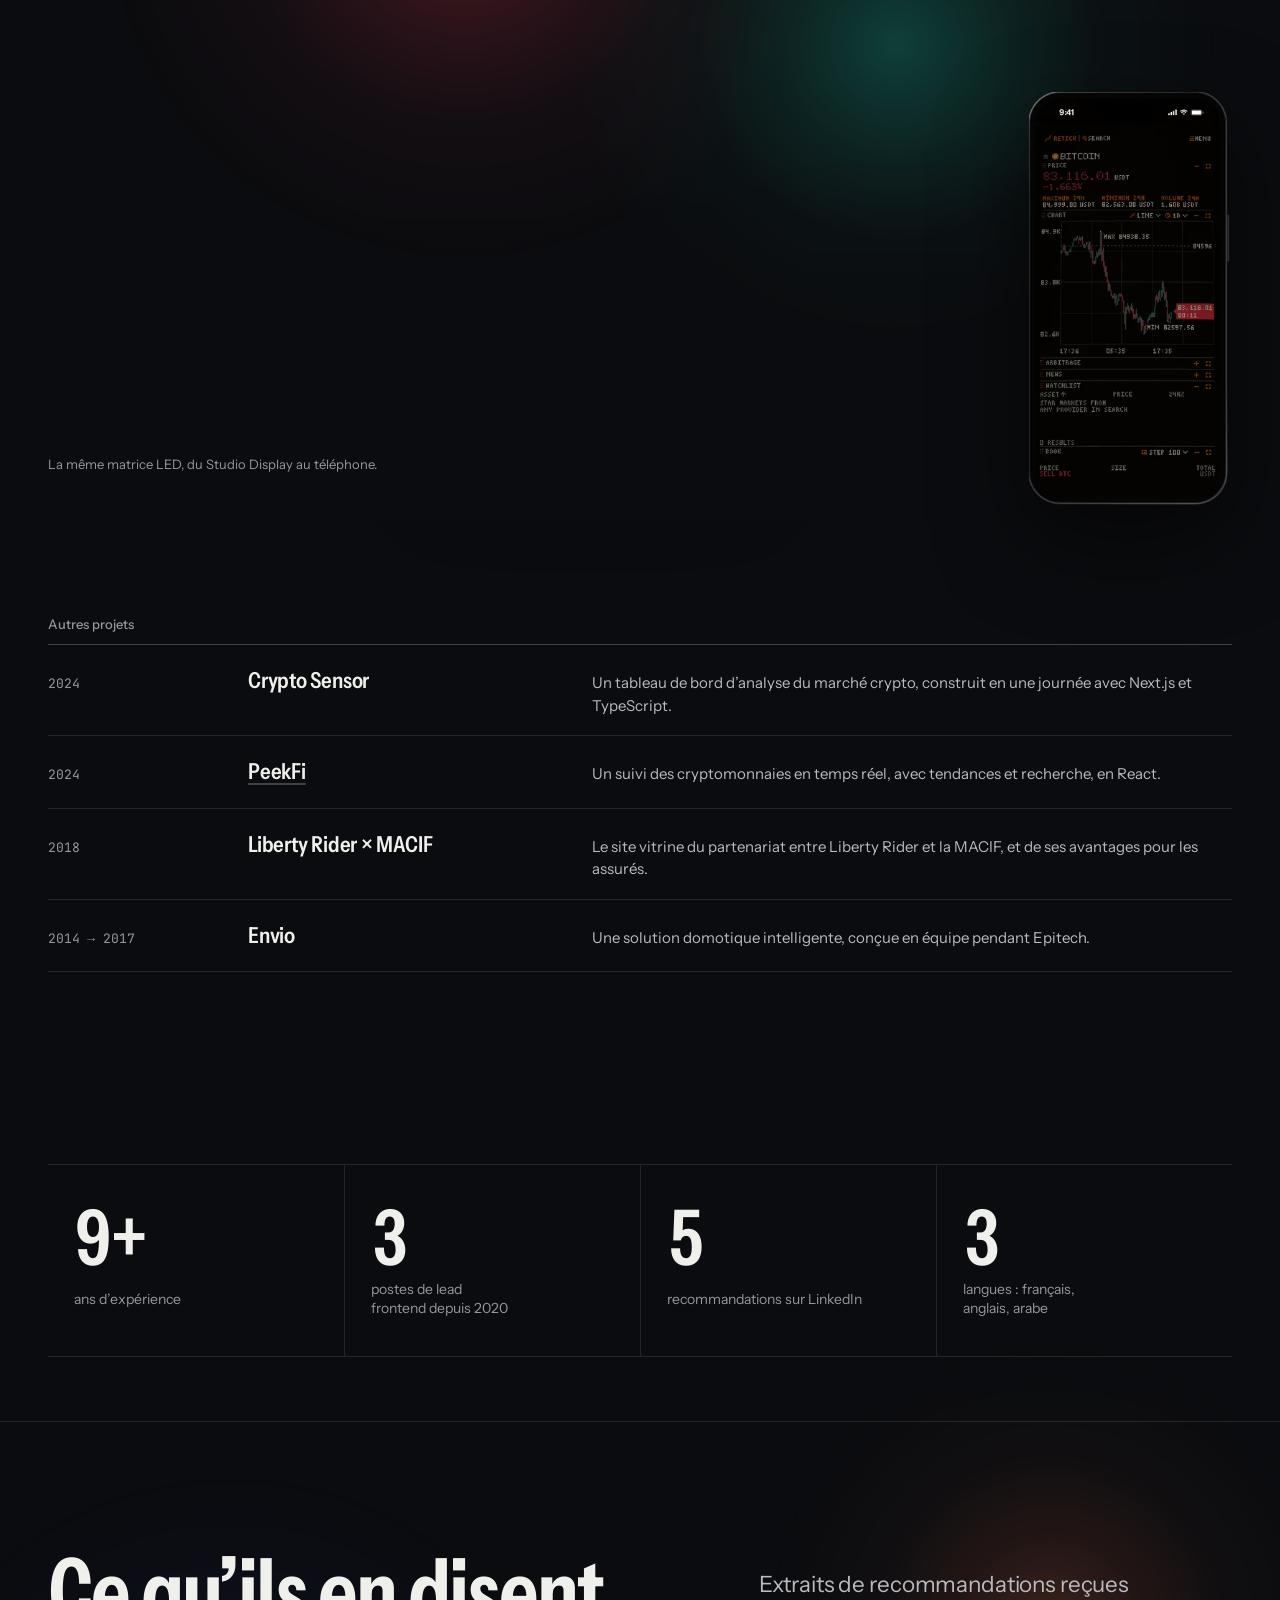
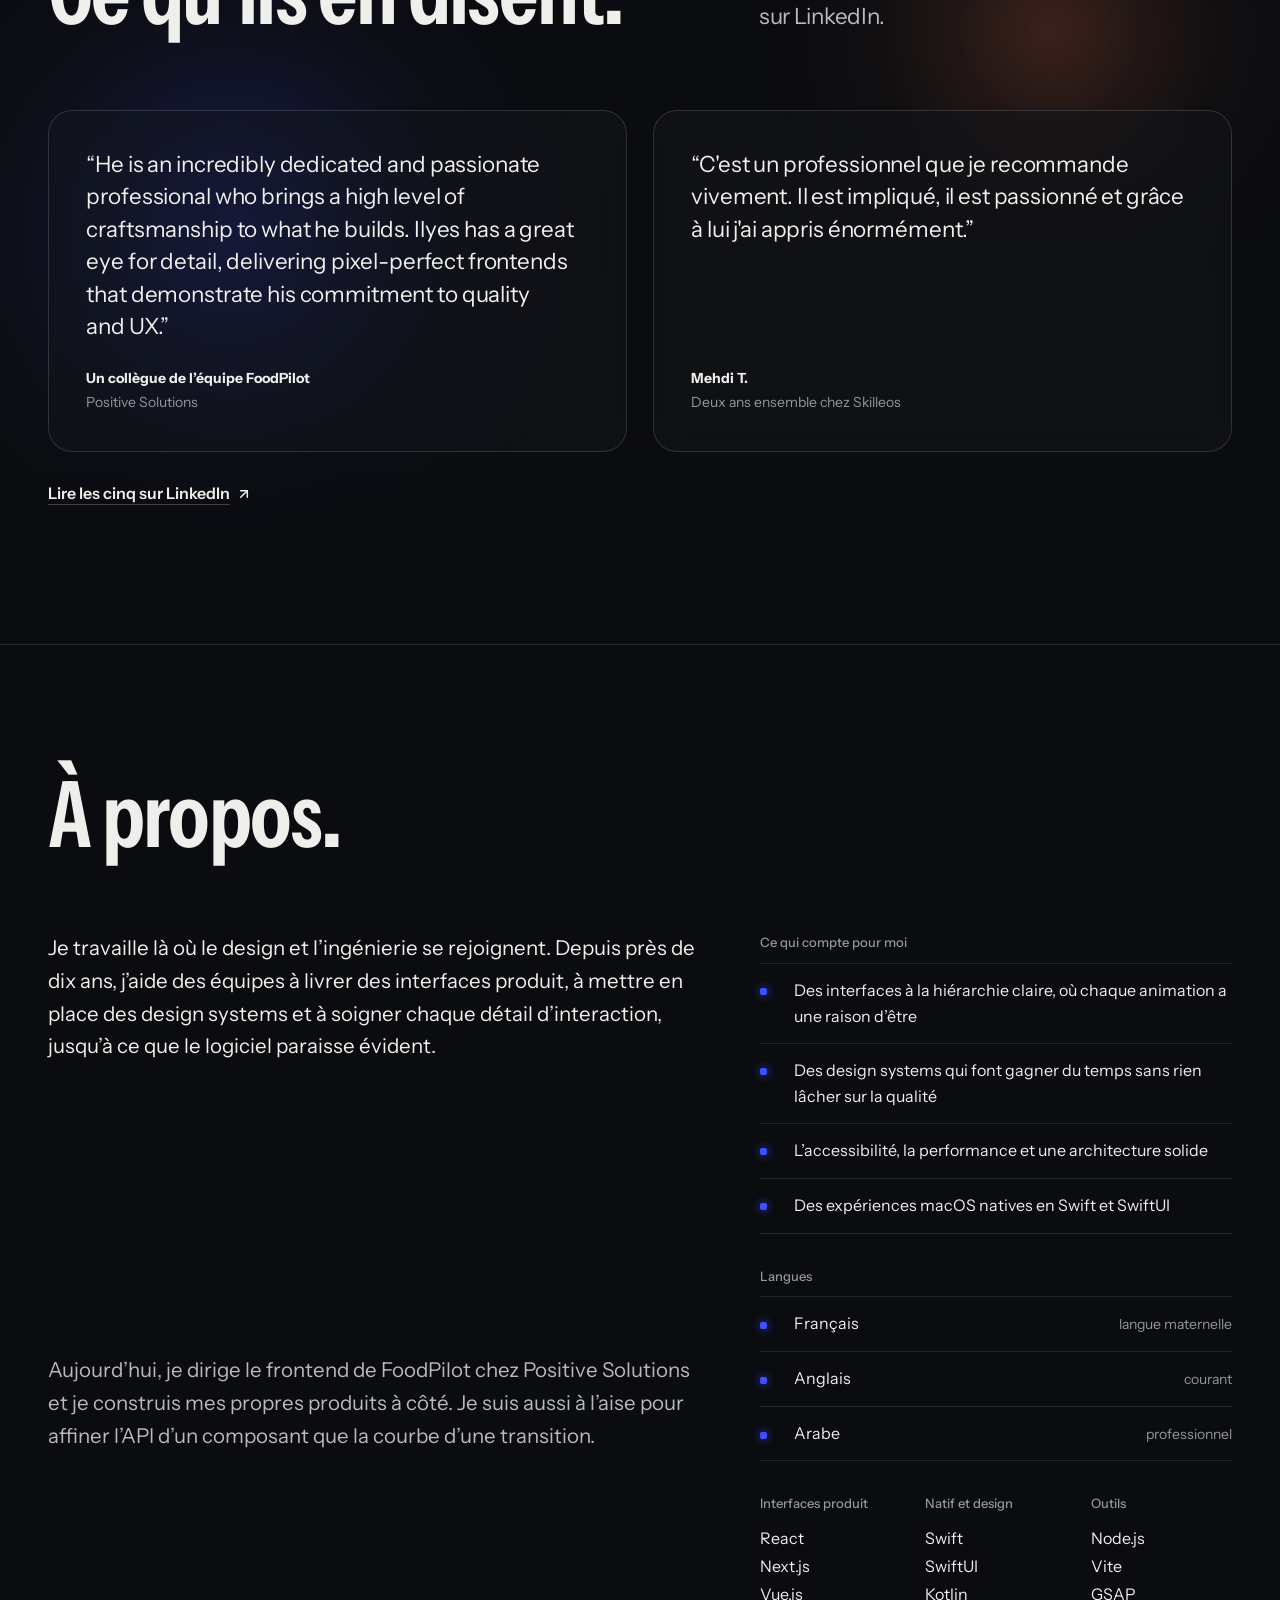
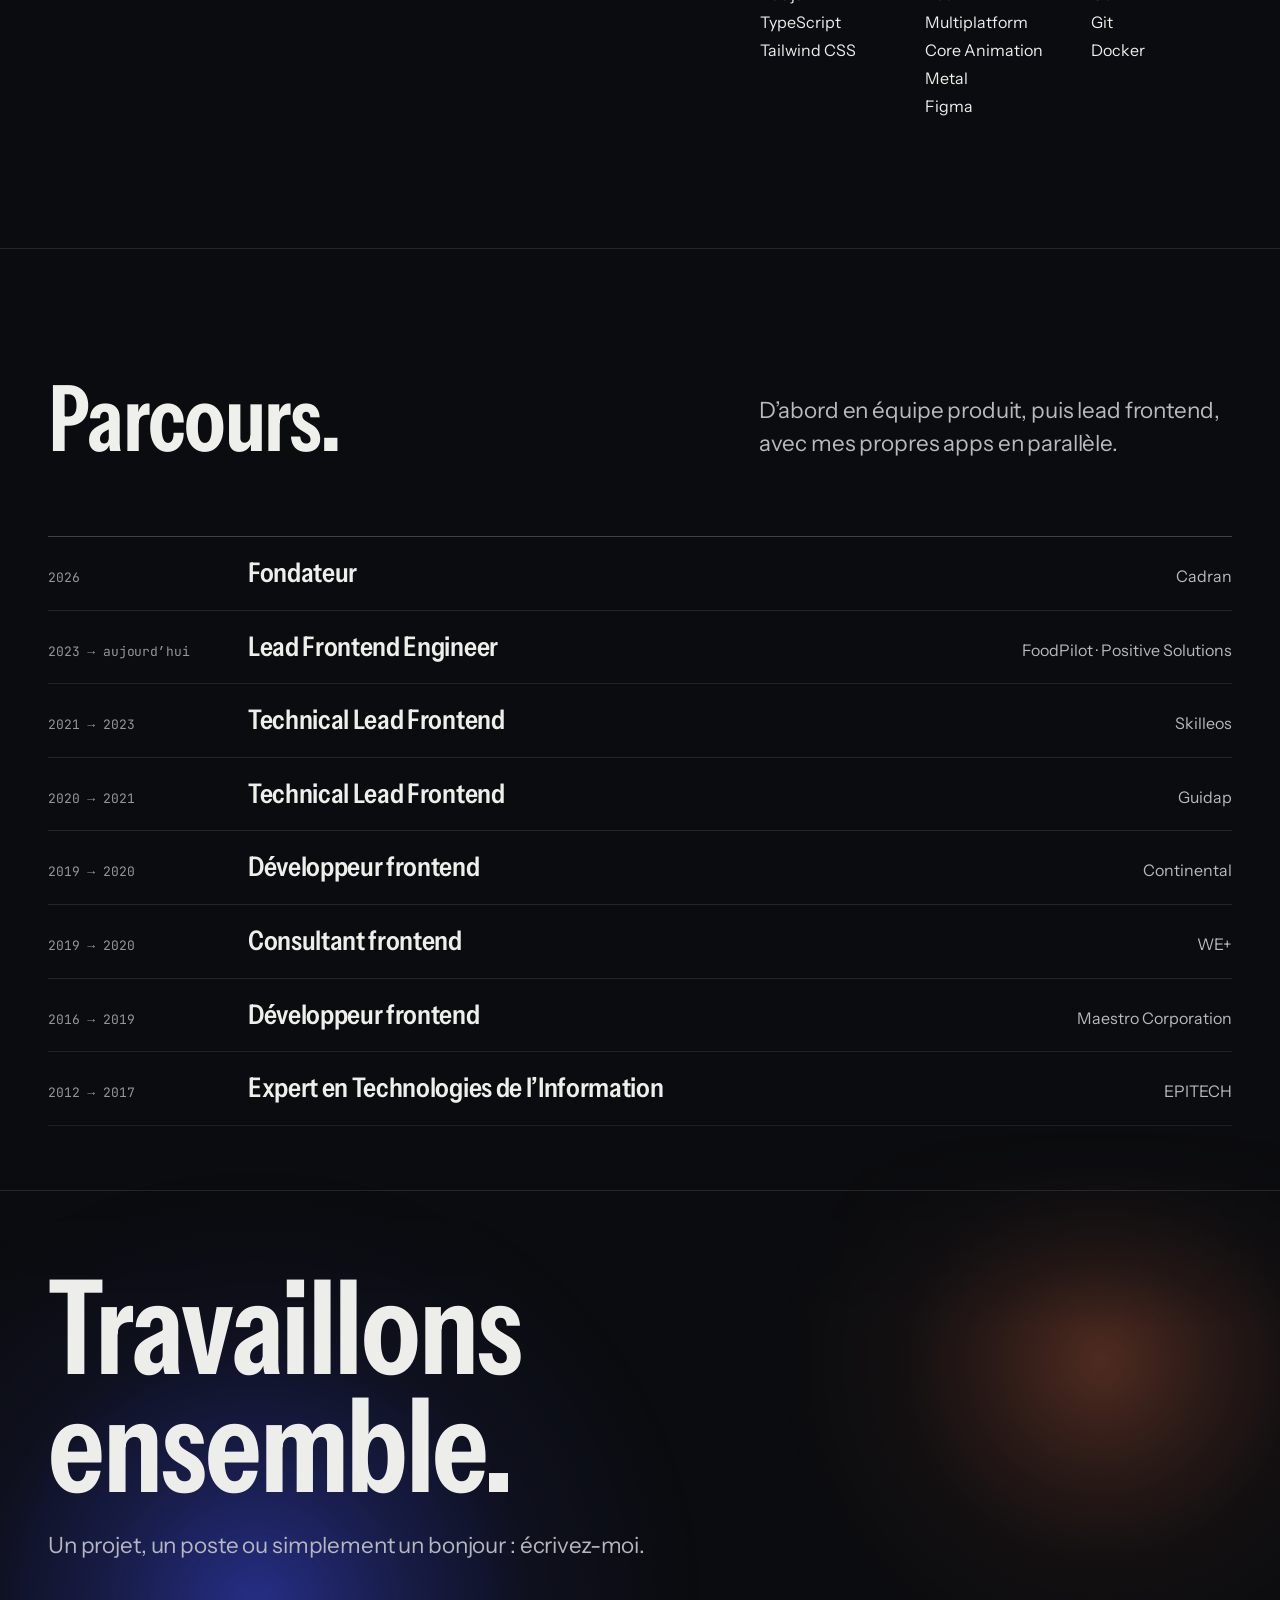
==== commit 98929a4d: "feat(site): Glowback 0.5.0, its app window and when to sync - Glowback's gallery: the banner, then t" ====
--- a/fr/index.html
+++ b/fr/index.html
@@ -46,7 +46,7 @@
 <link rel="prefetch" href="/assets/js/gsap.min.js" as="script">
 <link rel="me" href="https://github.com/Ilyomix">
 <link rel="me" href="https://www.linkedin.com/in/ilyes-abd-lillah">
-<style>@font-face{font-family:"Instrument Sans";src:url("/assets/fonts/instrument-sans.woff2") format("woff2-variations"),url("/assets/fonts/instrument-sans.woff2") format("woff2");font-weight:400 700;font-stretch:75% 100%;font-style:normal;font-display:swap}@font-face{font-family:"JetBrains Mono";src:url("/assets/fonts/jetbrains-mono.woff2") format("woff2");font-weight:400 600;font-style:normal;font-display:swap}:root{color-scheme:dark;--paper:#0b0c0f;--paper-tint:rgba(11,12,15,0.14);--paper-2:#14151a;--paper-3:#1d1f25;--ink:#efefec;--ink-2:#b9bac0;--ink-3:#95979e;--rule:rgb(239 239 236 / 0.11);--rule-strong:rgb(239 239 236 / 0.24);--cobalt:#4151ff;--cobalt-hover:#5664ff;--on-cobalt:#ffffff;--cobalt-ink:#9da8ff;--glass:rgb(20 21 26 / 0.58);--glass-rim:rgb(255 255 255 / 0.14);--device-shadow:drop-shadow(0 34px 44px rgb(0 0 0 / 0.55));--contact:rgb(0 0 0 / 0.75);--screen-off:#030305;--l-cobalt:#4151ff;--l-coral:#ff7a4d;--l-peach:#ffb38a;--l-blue:#3d7bff;--l-sky:#4fc3ff;--l-red:#ff3f5c;--l-teal:#19d3b0;--light-o:1;--blend:screen;--font-sans:"Instrument Sans",-apple-system,BlinkMacSystemFont,"Helvetica Neue",Arial,sans-serif;--font-mono:"JetBrains Mono",ui-monospace,"SF Mono",Menlo,monospace;--gutter:clamp(20px,4vw,48px);--max:1360px;--section-y:clamp(80px,10vw,160px);--ease-out:cubic-bezier(0.16,1,0.3,1);--header-h:64px}:root[data-theme="light"]{color-scheme:light;--paper:#f3f2ee;--paper-tint:rgba(243,242,238,0.14);--paper-2:#e9e8e2;--paper-3:#dedcd5;--ink:#121316;--ink-2:#43454b;--ink-3:#5f6168;--rule:rgb(18 19 22 / 0.12);--rule-strong:rgb(18 19 22 / 0.26);--cobalt:#2b3ff0;--cobalt-hover:#1f32d6;--cobalt-ink:#2536d9;--glass:rgb(250 250 247 / 0.62);--glass-rim:rgb(255 255 255 / 0.7);--device-shadow:drop-shadow(0 28px 30px rgb(18 19 22 / 0.2));--contact:rgb(18 19 22 / 0.28);--light-o:0.42;--blend:normal}*,*::before,*::after{box-sizing:border-box}html{-webkit-text-size-adjust:100%;text-size-adjust:100%;scroll-padding-top:calc(var(--header-h) + 16px);overflow-x:clip}body{margin:0;background:var(--paper);color:var(--ink);font:400 1rem/1.6 var(--font-sans);font-stretch:100%;-webkit-font-smoothing:antialiased;-moz-osx-font-smoothing:grayscale;text-rendering:optimizeLegibility;overflow-x:clip;transition:background-color 300ms linear,color 300ms linear}body::after{content:"";position:fixed;inset:0;z-index:90;pointer-events:none;opacity:0.05;background-image:url("data:image/svg+xml,%3Csvg xmlns='http://www.w3.org/2000/svg' width='160' height='160'%3E%3Cfilter id='n'%3E%3CfeTurbulence type='fractalNoise' baseFrequency='.85' numOctaves='3' stitchTiles='stitch'/%3E%3CfeColorMatrix values='0 0 0 0 .5 0 0 0 0 .5 0 0 0 0 .5 0 0 0 1 0'/%3E%3C/filter%3E%3Crect width='100%25' height='100%25' filter='url(%23n)'/%3E%3C/svg%3E")}[data-theme="light"] body::after{opacity:0.035}img{display:block;max-width:100%;height:auto}a{color:inherit}h1,h2,h3,p,dl,dd,ul,ol,figure{margin:0}ul,ol{padding:0;list-style:none}::selection{background:var(--cobalt);color:var(--on-cobalt)}:focus-visible{outline:2px solid var(--cobalt);outline-offset:3px;border-radius:4px}:focus:not(:focus-visible){outline:none}main,.site-header{overflow-x:clip}.skip{position:absolute;left:var(--gutter);top:8px;z-index:60;padding:10px 16px;background:var(--ink);color:var(--paper);font-weight:600;text-decoration:none;border-radius:999px}.skip:not(:focus){width:1px;height:1px;padding:0;overflow:hidden;clip-path:inset(50%);white-space:nowrap}.wrap{position:relative;width:100%;max-width:calc(var(--max) + 2 * var(--gutter));margin:0 auto;padding:0 var(--gutter)}.mono{font-family:var(--font-mono);font-variant-numeric:tabular-nums;letter-spacing:-0.01em}.sr-only{position:absolute;width:1px;height:1px;overflow:hidden;clip:rect(0 0 0 0);white-space:nowrap}.lights{position:absolute;inset:-12% 0;z-index:-1;pointer-events:none;overflow:hidden;-webkit-mask-image:linear-gradient(180deg,transparent 0%,#000 22%,#000 78%,transparent 100%);mask-image:linear-gradient(180deg,transparent 0%,#000 22%,#000 78%,transparent 100%)}.hero-lights{inset:-30% 0 -12% 0;-webkit-mask-image:linear-gradient(180deg,#000 0%,#000 72%,transparent 100%);mask-image:linear-gradient(180deg,#000 0%,#000 72%,transparent 100%)}.contact-lights{inset:-10% 0 0 0;-webkit-mask-image:linear-gradient(180deg,transparent 0%,#000 26%,#000 100%);mask-image:linear-gradient(180deg,transparent 0%,#000 26%,#000 100%)}.lights i{position:absolute;left:var(--x);top:var(--y);width:var(--s,60vmax);aspect-ratio:1;border-radius:50%;translate:-50% -50%;background:radial-gradient(closest-side,var(--c) 0%,color-mix(in srgb,var(--c) 46%,transparent) 34%,color-mix(in srgb,var(--c) 12%,transparent) 62%,transparent 100%);opacity:calc(var(--o,0.5) * var(--light-o));mix-blend-mode:var(--blend);will-change:transform}.section-lit{position:relative;isolation:isolate}.display{font-stretch:75%;font-weight:640;letter-spacing:-0.018em;line-height:0.9;text-wrap:balance}.h-section{font-size:clamp(2.75rem,1.4rem + 5.4vw,6.5rem)}.h-project{font-size:clamp(2.5rem,1.5rem + 3.8vw,5rem);line-height:0.92}.lede{font-size:clamp(1.125rem,1rem + 0.5vw,1.4375rem);line-height:1.45;letter-spacing:-0.006em;color:var(--ink-2);text-wrap:pretty}.facts{font-size:0.8125rem;line-height:1.5;color:var(--ink-3)}.site-header{position:sticky;top:0;z-index:50;border-bottom:1px solid transparent;transition:border-color 200ms linear,background-color 200ms linear}.site-header.is-scrolled{border-bottom-color:var(--rule);background:color-mix(in srgb,var(--paper) 72%,transparent);-webkit-backdrop-filter:blur(18px) saturate(1.5);backdrop-filter:blur(18px) saturate(1.5)}@media (max-width:900px){.site-header,.site-header.is-scrolled{background-color:var(--paper);border-bottom-color:var(--rule);-webkit-backdrop-filter:none;backdrop-filter:none;transition:none}body::after{display:none}}.site-header .wrap{height:var(--header-h);display:flex;align-items:center;gap:20px}.wordmark{font-stretch:80%;font-weight:650;font-size:1.125rem;letter-spacing:-0.01em;text-decoration:none;white-space:nowrap;margin-right:auto;display:inline-flex;align-items:center;gap:10px;min-height:44px}.avatar{width:30px;height:30px;border-radius:50%;object-fit:cover;flex:none;box-shadow:0 0 0 1px var(--rule-strong)}.tools{display:inline-flex;align-items:center;gap:0;margin-right:-4px}.icon-btn{display:inline-flex;align-items:center;justify-content:center;width:40px;height:40px;border-radius:999px;color:var(--ink-2);transition:color 160ms linear,background-color 160ms linear}.icon-btn:hover{color:var(--ink);background:var(--paper-2)}.icon-btn svg{width:18px;height:18px}.nav{display:flex;align-items:center;gap:2px}.nav a{display:inline-flex;align-items:center;min-height:44px;padding:0 12px;font-size:0.875rem;font-weight:500;color:var(--ink-2);text-decoration:none;border-radius:999px;transition:color 160ms linear,background-color 160ms linear}.nav a:hover{color:var(--ink);background:var(--paper-2)}.header-place{display:grid;grid-template-columns:1fr;font-size:0.8125rem;font-weight:500;color:var(--ink-2);white-space:nowrap;transition:grid-template-columns 460ms var(--ease-out),margin-left 460ms var(--ease-out),opacity 260ms linear 160ms,visibility 0s linear 0s}.header-place-in{display:inline-flex;align-items:center;gap:8px;min-width:0;overflow:hidden}.header-place-in>svg:first-child{width:13px;height:13px;flex:none}.header-place .mono{color:var(--ink-3);font-size:0.75rem}.place-sep{color:var(--ink-3)}.js .header-place:not(.is-shown){grid-template-columns:0fr;margin-left:-20px;opacity:0;visibility:hidden;transition:grid-template-columns 460ms var(--ease-out),margin-left 460ms var(--ease-out),opacity 140ms linear,visibility 0s linear 460ms}@media (max-width:1279px){.place-lead{display:none}}.flag{width:18px;height:12px;border-radius:2.5px;flex:none;box-shadow:0 0 0 0.5px rgb(0 0 0 / 0.25)}.theme-toggle{display:none;align-items:center;justify-content:center;width:40px;height:40px;border:0;border-radius:999px;background:transparent;color:var(--ink-2);cursor:pointer;transition:color 160ms linear,background-color 160ms linear}.js .theme-toggle{display:inline-flex}.theme-toggle:hover{color:var(--ink);background:var(--paper-2)}.theme-toggle svg{width:18px;height:18px}.theme-toggle .i-moon{display:none}[data-theme="light"] .theme-toggle .i-moon{display:block}[data-theme="light"] .theme-toggle .i-sun{display:none}.lang-switch{display:inline-flex;padding:3px;gap:2px;border:1px solid var(--rule-strong);border-radius:999px}.lang-switch a{display:inline-flex;align-items:center;justify-content:center;min-width:40px;height:34px;padding:0 10px;border-radius:999px;font:500 0.75rem/1 var(--font-mono);letter-spacing:0.02em;color:var(--ink-3);text-decoration:none;transition:color 160ms linear,background-color 160ms linear}.lang-switch a:hover{color:var(--ink)}.lang-switch a[aria-current="page"]{background:var(--ink);color:var(--paper)}@media (max-width:900px){.nav,.header-place{display:none}}@media (max-width:520px){.site-header .wrap{gap:8px}.wordmark{gap:8px}.avatar{width:28px;height:28px}.icon-btn,.theme-toggle{width:36px}.lang-switch a{min-width:34px;padding:0 8px}}@media (max-width:380px){.wordmark{font-size:1.0625rem}}@media (max-width:350px){.js .theme-toggle{display:none}}.toc{--toc-accent:var(--cobalt);position:fixed;z-index:45}.toc-toggle{display:none}.toc-panel,.toc-list{position:relative}.toc ol{display:grid;gap:2px}.toc a{position:relative;display:flex;align-items:center;height:var(--row);text-decoration:none;font-weight:500;line-height:1;transition:color 160ms linear,background-color 200ms linear}.toc-label{overflow:hidden;white-space:nowrap}.toc-dot{position:absolute;top:0;background:var(--toc-accent);box-shadow:0 0 10px 1px color-mix(in srgb,var(--toc-accent) 70%,transparent);opacity:0;translate:0 var(--dot-y,0px);transition:translate 420ms var(--ease-out),background-color 300ms linear,box-shadow 300ms linear,opacity 200ms linear;pointer-events:none}.toc.is-ready .toc-dot{opacity:1}@media (min-width:1100px){.toc{--row:24px;--tick:14px;right:clamp(2px,2.5vw - 26px,18px);top:50%;translate:0 -50%}.toc-sub{--tick:8px}.toc-panel{display:grid;padding-bottom:8px;border-radius:18px}.toc-panel::before{content:"";position:absolute;inset:0;z-index:-1;border-radius:inherit;background:var(--glass);box-shadow:inset 0 0 0 1px var(--glass-rim),0 18px 40px -20px rgb(0 0 0 / 0.6);-webkit-backdrop-filter:blur(16px) saturate(1.4);backdrop-filter:blur(16px) saturate(1.4);opacity:0;transition:opacity 220ms linear}.toc-head{height:34px;max-width:0;overflow:hidden;padding-top:14px;font-size:0.6875rem;line-height:1;letter-spacing:0.04em;text-transform:uppercase;white-space:nowrap;color:var(--ink-3);opacity:0;transition:max-width 360ms var(--ease-out),padding 360ms var(--ease-out),opacity 200ms linear}.toc ol{gap:0}.toc a{justify-content:flex-end;padding:0 12px 0 10px;font-size:0.8125rem;color:var(--ink-3);transition:color 160ms linear,padding 360ms var(--ease-out)}.toc a::after{content:"";flex:none;width:var(--tick);height:2px;border-radius:1px;background:color-mix(in srgb,var(--ink) 28%,transparent);transition:width 300ms var(--ease-out),background-color 160ms linear}.toc a:hover,.toc a:focus-visible,.toc a[aria-current]{color:var(--ink)}.toc a:focus-visible{outline-offset:-2px;border-radius:9px}.toc a:hover::after,.toc a:focus-visible::after{width:calc(var(--tick) + 4px);background:color-mix(in srgb,var(--ink) 64%,transparent)}.toc-ico{display:none}.toc-label{flex:1;max-width:0;opacity:0;translate:8px 0;transition:max-width 360ms var(--ease-out),margin 360ms var(--ease-out),translate 360ms var(--ease-out),opacity 200ms linear}.toc-sub .toc-label{text-indent:12px}.toc-dot{right:12px;width:20px;height:2px;border-radius:1px}.toc:hover .toc-panel::before,.toc:focus-within .toc-panel::before{opacity:1}.toc:hover .toc-head,.toc:focus-within .toc-head{max-width:14rem;padding-left:16px;padding-right:16px;opacity:1}.toc:hover a,.toc:focus-within a{padding-left:16px}.toc:hover .toc-label,.toc:focus-within .toc-label{max-width:14rem;margin-right:18px;opacity:1;translate:none}}@media (min-width:1100px) and (max-height:560px){.toc{--row:20px}}@media (min-width:1100px) and (max-height:450px){.toc{display:none}}@media (max-width:1099px){html.js{scroll-padding-top:calc(var(--header-h) + 64px)}.toc{--row:44px;left:0;right:0;top:var(--header-h);translate:0 -100%;visibility:hidden;transition:translate 380ms var(--ease-out),visibility 0s linear 380ms}html:not(.js) .toc{display:none}.toc.is-past{translate:none;visibility:visible;transition:translate 380ms var(--ease-out),visibility 0s}.toc-toggle{display:flex;align-items:center;gap:12px;width:100%;height:48px;padding:0 var(--gutter);border:0;border-bottom:1px solid var(--rule);background:var(--paper);color:var(--ink);font:600 0.9375rem/1 var(--font-sans);text-align:left;cursor:pointer}.toc-now{display:inline-flex;align-items:center;gap:10px;min-width:0;margin-right:auto}.toc-now .toc-label{max-width:none;margin:0;opacity:1;overflow:hidden;text-overflow:ellipsis}.toc-now .toc-ico img{opacity:1}.toc-title{font-size:0.6875rem;font-weight:500;letter-spacing:0.04em;text-transform:uppercase;color:var(--ink-3);white-space:nowrap}.toc-chev{width:18px;height:18px;flex:none;color:var(--ink-3);transition:rotate 300ms var(--ease-out)}.toc.is-open .toc-chev{rotate:180deg}.toc-panel{display:none;max-height:calc(100svh - var(--header-h) - 48px - 24px);overflow-y:auto;padding:8px var(--gutter) 12px;border-radius:0 0 22px 22px;background:var(--paper);box-shadow:0 24px 40px -18px rgb(0 0 0 / 0.55);border-bottom:1px solid var(--rule);-webkit-backdrop-filter:none;backdrop-filter:none}.toc.is-open .toc-panel{display:grid}.toc-head{display:none}.toc ol{gap:2px}.toc a{padding:0 12px 0 22px;border-radius:12px;font-size:0.9375rem;color:var(--ink-2)}.toc a:hover{color:var(--ink);background:color-mix(in srgb,var(--ink) 7%,transparent)}.toc a[aria-current]{color:var(--ink);background:color-mix(in srgb,var(--accent) 16%,transparent)}.toc-ico{display:grid;place-items:center;width:22px;height:22px;flex:none}.toc-ico img{width:22px;height:22px;border-radius:6px;object-fit:cover;opacity:0.62;transition:opacity 200ms linear}.toc-ico img.round{border-radius:50%}.toc-ico svg{width:18px;height:18px}.toc a:hover img,.toc a[aria-current] img{opacity:1}.toc ol .toc-label{max-width:none;margin-left:12px;opacity:1}.toc-dot{left:8px;width:6px;height:6px;border-radius:50%}}@media (min-width:900px) and (max-width:1099px){.toc-toggle{background:color-mix(in srgb,var(--paper) 72%,transparent);-webkit-backdrop-filter:blur(18px) saturate(1.5);backdrop-filter:blur(18px) saturate(1.5)}}.btn{display:inline-flex;align-items:center;justify-content:center;gap:10px;min-height:50px;padding:0 24px;border-radius:999px;font:600 0.9375rem/1 var(--font-sans);letter-spacing:-0.005em;text-decoration:none;border:1px solid var(--rule-strong);color:var(--ink);background:transparent;transition:background-color 180ms linear,border-color 180ms linear,box-shadow 240ms linear,transform 220ms var(--ease-out)}.btn:hover{border-color:var(--ink)}.btn:active{transform:scale(0.98)}.btn-primary{background:var(--cobalt);border-color:var(--cobalt);color:var(--on-cobalt);box-shadow:0 10px 30px -10px color-mix(in srgb,var(--cobalt) 80%,transparent)}.btn-primary:hover{background:var(--cobalt-hover);border-color:var(--cobalt-hover);box-shadow:0 14px 40px -10px color-mix(in srgb,var(--cobalt) 95%,transparent)}.btn svg,.link svg{width:16px;height:16px;flex:none}.link{display:inline-flex;align-items:center;gap:6px;min-height:44px;font-weight:600;color:var(--ink);text-decoration:underline;text-decoration-color:var(--rule-strong);text-decoration-thickness:1px;text-underline-offset:5px;transition:text-decoration-color 160ms linear,color 160ms linear}.link:hover{text-decoration-color:currentColor;color:var(--cobalt-ink)}.actions{display:flex;flex-wrap:wrap;gap:12px}.hero{position:relative;isolation:isolate;padding:clamp(28px,4vw,64px) 0 clamp(56px,7vw,112px)}.hero-lights i:nth-child(1){--c:var(--l-cobalt);--x:12%;--y:18%;--s:70vmax;--o:0.42}.hero-lights i:nth-child(2){--c:var(--l-coral);--x:82%;--y:42%;--s:56vmax;--o:0.38}.hero-lights i:nth-child(3){--c:var(--l-teal);--x:48%;--y:96%;--s:50vmax;--o:0.16}.hero-grid{display:grid;gap:clamp(28px,4vw,64px);align-items:center}@media (min-width:960px){.hero-grid{grid-template-columns:minmax(0,7fr) minmax(0,4.4fr)}}.hero-title{font-size:clamp(3.4rem,1.2rem + 8.2vw,9rem);line-height:0.86}.hero-title .line{display:block;overflow:clip;overflow-clip-margin:0.12em;padding-bottom:0.04em}.hero-title .line>span{display:inline-block;will-change:transform}.hero-title .role{color:var(--ink-3)}.hero-copy{display:grid;gap:28px;margin-top:clamp(28px,3.4vw,44px)}.hero-copy .lede{max-width:38ch}.portrait{position:relative;justify-self:center;width:min(100%,440px)}@media (min-width:960px){.portrait{justify-self:end}}.portrait-card{display:block;position:relative;border-radius:30px;overflow:hidden;aspect-ratio:4 / 5;background:var(--paper-3);box-shadow:0 40px 80px -30px rgb(0 0 0 / 0.7),0 0 0 1px var(--glass-rim);transform-origin:50% 70%}.portrait-card img{width:100%;height:100%;object-fit:cover}.portrait-card::after{content:"";position:absolute;inset:0;background:linear-gradient(180deg,transparent 55%,rgb(0 0 0 / 0.45));pointer-events:none}.portrait-halo{position:absolute;inset:-18% -22%;z-index:-1;border-radius:50%;background:radial-gradient(closest-side,color-mix(in srgb,var(--l-coral) 55%,transparent),color-mix(in srgb,var(--l-cobalt) 30%,transparent) 55%,transparent 100%);opacity:calc(0.9 * var(--light-o));filter:blur(10px)}.chip{position:absolute;z-index:2;display:inline-flex;align-items:center;gap:8px;height:36px;padding:0 14px;border-radius:999px;font-size:0.8125rem;font-weight:500;color:#fff;background:rgb(12 13 16 / 0.42);-webkit-backdrop-filter:blur(14px) saturate(1.6);backdrop-filter:blur(14px) saturate(1.6);box-shadow:inset 0 0 0 1px rgb(255 255 255 / 0.2)}.chip-place{left:16px;bottom:16px;white-space:nowrap}@media (max-width:419px){.chip-place{left:12px;bottom:12px;gap:7px;padding:0 12px}.chip-place .chip-sep,.chip-place [data-time]{display:none}}.chip-sep{opacity:0.6}.chip-handle{right:16px;top:16px;font-family:var(--font-mono);font-size:0.75rem}.live-dot{width:8px;height:8px;border-radius:50%;background:#3ddc84;box-shadow:0 0 0 3px rgb(61 220 132 / 0.25)}.motion-ok .live-dot{animation:pulse 2.4s ease-in-out infinite}@keyframes pulse{50%{box-shadow:0 0 0 6px rgb(61 220 132 / 0)}}@media (max-width:959px){.hero-grid{grid-template-columns:1fr}.portrait{order:-1;width:min(78%,360px);justify-self:start}}.stage{position:relative;isolation:isolate;padding:clamp(24px,4vw,64px) 0 clamp(64px,8vw,120px)}.stage-pin{position:relative;min-height:100svh;display:grid;align-content:center;gap:clamp(24px,3vw,44px);padding:clamp(24px,4vw,56px) 0}.stage-head{display:grid;gap:16px;justify-items:center;text-align:center}.stage-title{font-size:clamp(2.5rem,1.2rem + 4.2vw,5.25rem)}.stage-head .lede{max-width:44ch}.stage-lights i:nth-child(1){--c:var(--l-coral);--x:22%;--y:72%;--s:48vmax;--o:0.5}.stage-lights i:nth-child(2){--c:var(--l-red);--x:50%;--y:48%;--s:46vmax;--o:0.34}.stage-lights i:nth-child(3){--c:var(--l-teal);--x:62%;--y:58%;--s:36vmax;--o:0.26}.stage-lights i:nth-child(4){--c:var(--l-blue);--x:52%;--y:88%;--s:30vmax;--o:0.5}.stage-lights i:nth-child(5){--c:var(--l-cobalt);--x:84%;--y:74%;--s:40vmax;--o:0.36}.spot{position:absolute;left:50%;top:0;width:min(1400px,120vw);height:100%;translate:-50% 0;z-index:-1;pointer-events:none;background:radial-gradient(60% 55% at 50% 0%,rgb(255 255 255 / 0.10),transparent 70%);opacity:var(--light-o)}.set{position:relative;width:min(100%,var(--max),calc((100svh - 300px) * 1.943));margin:0 auto;aspect-ratio:1360 / 700}.set::after{content:"";position:absolute;left:4%;right:4%;bottom:0;height:1px;background:linear-gradient(90deg,transparent,var(--rule-strong),transparent)}.dev{position:absolute;display:block}.dev img{display:block;width:100%;height:auto;filter:var(--device-shadow)}.dev::before{content:"";position:absolute;left:6%;right:6%;bottom:-1.2%;height:5%;border-radius:50%;background:radial-gradient(closest-side,var(--contact),transparent);filter:blur(6px);z-index:-1}.screen-off{position:absolute;background:linear-gradient(118deg,rgb(255 255 255 / 0.055),rgb(255 255 255 / 0) 34%),var(--screen-off);opacity:0;pointer-events:none}.dev img.glass{position:absolute;inset:0;width:100%;height:100%;filter:none;pointer-events:none}.dev-mbp .screen-off{left:9.698%;top:1.48%;width:80.631%;height:87.418%}.dev-mba .screen-off{left:9.392%;top:2.009%;width:81.248%;height:87.996%}.dev-display .screen-off{left:1.811%;top:2.333%;width:96.397%;height:71.057%}.dev-phone .screen-off{left:2.347%;top:1.142%;width:93.427%;height:97.26%}.set .dev-display{left:25.5%;width:49%;bottom:10%;z-index:1}.set .dev-mbp{left:0.5%;width:41%;bottom:0;z-index:3}.set .dev-mba{right:0.5%;width:36%;bottom:0;z-index:3}.set .dev-phone.p1{left:42.2%;width:9.2%;bottom:-1.5%;z-index:4}.set .dev-phone.p2{left:51.4%;width:9.2%;bottom:0.5%;z-index:4}.legend{display:flex;flex-wrap:wrap;justify-content:center;gap:8px 12px}.legend a{display:inline-flex;align-items:center;gap:10px;min-height:44px;padding:0 16px 0 8px;border-radius:999px;text-decoration:none;background:var(--glass);box-shadow:inset 0 0 0 1px var(--glass-rim);-webkit-backdrop-filter:blur(14px) saturate(1.4);backdrop-filter:blur(14px) saturate(1.4);font-size:0.875rem;font-weight:500;transition:transform 220ms var(--ease-out),box-shadow 200ms linear}.legend a:hover{transform:translateY(-2px);box-shadow:inset 0 0 0 1px var(--rule-strong)}.legend img{width:28px;height:28px;border-radius:7px}@media (max-width:759px){.stage-pin{min-height:0}.set{width:150%;margin-left:-25%}}@media (max-height:640px) and (min-width:760px){.set{width:min(100%,var(--max))}}.faces{display:grid;gap:16px;margin-top:clamp(8px,2vw,24px)}.faces .reel-mask{margin:0 calc(-1 * var(--gutter));overflow:hidden;-webkit-mask-image:linear-gradient(90deg,transparent,#000 6%,#000 94%,transparent);mask-image:linear-gradient(90deg,transparent,#000 6%,#000 94%,transparent)}.reel-row{display:flex;width:max-content;padding:8px 0}.reel-track{display:flex;flex:none;gap:clamp(12px,1.4vw,20px);padding-right:clamp(12px,1.4vw,20px)}.faces figure{flex:none;width:clamp(220px,22vw,320px)}.faces figure img{width:100%;aspect-ratio:16 / 10;object-fit:cover;border-radius:12px;box-shadow:0 20px 40px -24px rgb(0 0 0 / 0.8),0 0 0 1px var(--rule)}.faces figcaption{margin-top:8px;font-size:0.75rem;color:var(--ink-3)}.no-anim .faces .reel-mask,.reduce .faces .reel-mask{overflow-x:auto;scrollbar-width:none}.others{margin-top:clamp(24px,4vw,56px)}.others-list{border-top:1px solid var(--rule-strong)}.others-list li{display:grid;gap:4px 24px;padding:18px 0;border-bottom:1px solid var(--rule);grid-template-columns:1fr;align-items:baseline}@media (min-width:760px){.others-list li{grid-template-columns:11rem minmax(0,0.8fr) minmax(0,1.6fr)}}.others-list .when{font-size:0.8125rem;color:var(--ink-3)}.o-name{font-stretch:85%;font-weight:600;font-size:clamp(1.125rem,1rem + 0.5vw,1.375rem);letter-spacing:-0.01em}.o-name a{text-decoration:underline;text-decoration-color:var(--rule-strong);text-underline-offset:4px}.o-name a:hover{color:var(--cobalt-ink);text-decoration-color:currentColor}.o-what{color:var(--ink-2);font-size:0.9375rem;line-height:1.5}.lit-reco i:nth-child(1){--c:var(--l-cobalt);--x:18%;--y:60%;--s:56vmax;--o:0.3}.lit-reco i:nth-child(2){--c:var(--l-coral);--x:82%;--y:40%;--s:44vmax;--o:0.2}.quotes{display:grid;gap:clamp(16px,2vw,28px)}@media (min-width:960px){.quotes{grid-template-columns:1fr 1fr}}.quote{display:grid;gap:24px;align-content:space-between;padding:clamp(24px,3vw,40px);border-radius:24px;background:var(--glass);box-shadow:inset 0 0 0 1px var(--glass-rim);-webkit-backdrop-filter:blur(14px) saturate(1.3);backdrop-filter:blur(14px) saturate(1.3)}.quote blockquote{margin:0}.quote p{font-size:clamp(1.125rem,1rem + 0.5vw,1.4375rem);line-height:1.45;letter-spacing:-0.006em;text-wrap:pretty}.quote figcaption{display:grid;gap:2px;font-size:0.875rem}.quote figcaption span{color:var(--ink-3)}.reco-more{margin-top:20px}.cares.langs li{grid-template-columns:1.75rem auto 1fr;align-items:baseline}.cares.langs .muted{color:var(--ink-3);font-size:0.875rem;justify-self:end;text-align:right}.section{position:relative;isolation:isolate;padding:var(--section-y) 0}.section-rule{border-top:1px solid var(--rule)}.section-head{display:grid;gap:20px;margin-bottom:clamp(48px,6vw,96px)}@media (min-width:960px){.section-head{grid-template-columns:minmax(0,7fr) minmax(0,5fr);align-items:end;gap:48px}}.section-head .lede{max-width:38ch}.project{position:relative;isolation:isolate;overflow-x:clip;display:grid;gap:clamp(36px,4.4vw,64px);padding:clamp(56px,7vw,112px) 0}.project + .project{border-top:1px solid var(--rule)}.project-head{display:grid;gap:28px}@media (min-width:960px){.project-head{grid-template-columns:minmax(0,5fr) minmax(0,7fr);gap:48px}}.project-name{display:flex;align-items:center;gap:16px}.project-icon{width:60px;height:60px;border-radius:14px;flex:none;box-shadow:0 10px 30px -10px var(--glow,transparent)}.project-tag{margin-top:16px;font-size:clamp(1.0625rem,1rem + 0.3vw,1.25rem);color:var(--ink-2);line-height:1.4;max-width:30ch}.project-stat{margin-top:clamp(24px,3vw,40px);display:grid;gap:8px;justify-items:start}.project-stat b{font-stretch:75%;font-weight:640;font-size:clamp(2.75rem,1.8rem + 3vw,4.5rem);line-height:0.9;letter-spacing:-0.02em;font-variant-numeric:tabular-nums;white-space:nowrap}.project-stat span{display:inline-flex;align-items:center;flex-wrap:wrap;gap:4px 10px;font-size:0.9375rem;color:var(--ink-3)}.project-stat .live{margin-left:0}.project-body{display:grid;gap:28px;align-content:start}.project-body>p{font-size:1.0625rem;line-height:1.65;color:var(--ink-2);max-width:62ch;text-wrap:pretty}.specs{display:grid;grid-template-columns:1fr;border-top:1px solid var(--rule)}@media (min-width:640px){.specs{grid-template-columns:1fr 1fr;column-gap:32px}}.specs div{display:grid;grid-template-columns:7.5rem 1fr;gap:12px;padding:12px 0;border-bottom:1px solid var(--rule)}.specs dt{font-size:0.8125rem;color:var(--ink-3);padding-top:1px}.specs dd{font-size:0.9375rem;line-height:1.45}.project-links{display:flex;flex-wrap:wrap;gap:8px 24px;align-items:center}.project .facts{font-size:0.875rem}.lit-cadran i:nth-child(1){--c:var(--l-coral);--x:30%;--y:58%;--s:64vmax;--o:0.34}.lit-cadran i:nth-child(2){--c:var(--l-peach);--x:78%;--y:30%;--s:44vmax;--o:0.18}.lit-cadran i:nth-child(3){--c:var(--l-cobalt);--x:70%;--y:86%;--s:40vmax;--o:0.22}.lit-retrotape i:nth-child(1){--c:var(--l-red);--x:34%;--y:62%;--s:60vmax;--o:0.32}.lit-retrotape i:nth-child(2){--c:var(--l-coral);--x:80%;--y:30%;--s:42vmax;--o:0.2}.lit-retrotape i:nth-child(3){--c:var(--l-teal);--x:66%;--y:86%;--s:36vmax;--o:0.16}.lit-lift i:nth-child(1){--c:var(--l-blue);--x:50%;--y:70%;--s:64vmax;--o:0.42}.lit-lift i:nth-child(2){--c:var(--l-sky);--x:16%;--y:30%;--s:38vmax;--o:0.18}.lit-lift i:nth-child(3){--c:var(--l-cobalt);--x:86%;--y:40%;--s:40vmax;--o:0.24}.lit-glowback i:nth-child(1){--c:var(--l-cobalt);--x:26%;--y:60%;--s:58vmax;--o:0.34}.lit-glowback i:nth-child(2){--c:var(--l-coral);--x:80%;--y:58%;--s:52vmax;--o:0.26}.lit-glowback i:nth-child(3){--c:var(--l-blue);--x:54%;--y:18%;--s:34vmax;--o:0.18}.lit-led i:nth-child(1){--c:var(--l-red);--x:36%;--y:64%;--s:56vmax;--o:0.3}.lit-led i:nth-child(2){--c:var(--l-teal);--x:70%;--y:72%;--s:50vmax;--o:0.26}.lit-led i:nth-child(3){--c:var(--l-coral);--x:18%;--y:22%;--s:30vmax;--o:0.14}.gallery{display:grid;gap:clamp(20px,3vw,48px)}.pair{display:grid;gap:clamp(16px,3vw,48px);grid-template-columns:1fr 1fr;align-items:end}.shot-main{width:min(100%,1200px);margin:0 auto}.device img,img.device{display:block;width:100%;height:auto;filter:var(--device-shadow)}.tiles{display:grid;gap:clamp(14px,1.8vw,24px);grid-template-columns:repeat(3,minmax(0,1fr))}.tile{display:grid;gap:12px}.tile img{width:100%;aspect-ratio:3 / 2;object-fit:cover;border-radius:14px;box-shadow:0 24px 40px -26px rgb(0 0 0 / 0.8),0 0 0 1px var(--rule)}.tile figcaption,.cap{font-size:0.8125rem;color:var(--ink-3);line-height:1.4}.tile figcaption b,.cap b{color:var(--ink);font-weight:600}.phones{display:grid;grid-template-columns:repeat(5,minmax(0,1fr));gap:clamp(10px,2vw,32px);align-items:start;padding:0 clamp(0px,3vw,48px)}.phones figure{display:grid;gap:14px}.phones figure:nth-child(even){margin-top:clamp(24px,6vw,96px)}.phones img{width:100%;filter:var(--device-shadow)}.led-set{position:relative;width:min(100%,1180px);margin:0 auto;padding-right:8%}.gb-set{width:min(100%,1180px);margin:0 auto}.gb-frame{position:relative}.gb-shot{display:block;width:100%;height:auto;border-radius:clamp(14px,1.9vw,26px);box-shadow:0 0 0 1px var(--glass-rim),0 40px 70px -36px rgb(0 0 0 / 0.75)}.gb-panel{position:absolute;right:2.4%;bottom:4.6%;width:16.5%;height:auto;filter:drop-shadow(0 16px 26px rgb(0 0 0 / 0.5)) drop-shadow(0 2px 5px rgb(0 0 0 / 0.35))}@media (max-width:759px){.gb-panel{position:relative;right:auto;bottom:auto;display:block;width:min(58%,250px);margin:-12% 3% 0 auto}}.led-set .led-phone{position:absolute;right:0;bottom:-2%;width:17%;z-index:2}@media (max-width:759px){.pair,.tiles{grid-template-columns:1fr 1fr}.tiles{gap:12px}.phones{grid-template-columns:repeat(5,62%);overflow-x:auto;scroll-snap-type:x mandatory;margin:0 calc(-1 * var(--gutter));padding:0 var(--gutter) 12px;scrollbar-width:none}.phones figure{scroll-snap-align:start}.phones figure:nth-child(even){margin-top:0}}@media (max-width:480px){.pair{grid-template-columns:1fr}.tiles{grid-template-columns:1fr}}.numbers{display:grid;grid-template-columns:repeat(4,minmax(0,1fr));border-top:1px solid var(--rule);border-bottom:1px solid var(--rule)}.numbers-wrap{padding:clamp(40px,5vw,72px) 0}.numbers div{padding:clamp(24px,3vw,40px) clamp(12px,2vw,28px);display:grid;gap:8px}.numbers div + div{border-left:1px solid var(--rule)}.numbers b{white-space:nowrap;font-stretch:75%;font-weight:640;font-size:clamp(2.75rem,1.6rem + 4vw,5.5rem);line-height:0.9;letter-spacing:-0.02em;font-variant-numeric:tabular-nums}.numbers span{font-size:0.875rem;color:var(--ink-3);line-height:1.35;max-width:22ch;text-wrap:balance}.live{display:inline-flex;align-items:center;gap:6px;margin-left:4px;font:500 0.6875rem/1 var(--font-mono);font-style:normal;color:var(--ink-3);white-space:nowrap;vertical-align:1px}.live[hidden]{display:none}.live::before{content:"";width:6px;height:6px;border-radius:50%;background:#3ddc84;box-shadow:0 0 0 0 rgb(61 220 132 / 0.55);animation:live 2.2s ease-out infinite}@keyframes live{0%{box-shadow:0 0 0 0 rgb(61 220 132 / 0.55)}70%,100%{box-shadow:0 0 0 7px rgb(61 220 132 / 0)}}@media (max-width:759px){.numbers{grid-template-columns:1fr 1fr}.numbers div:nth-child(3){border-left:0}.numbers div:nth-child(n+3){border-top:1px solid var(--rule)}}.about-grid{display:grid;gap:clamp(32px,4vw,64px)}@media (min-width:960px){.about-grid{grid-template-columns:minmax(0,7fr) minmax(0,5fr)}}.about-text{display:grid;gap:24px;max-width:64ch}.about-text p{font-size:clamp(1.0625rem,1rem + 0.35vw,1.3125rem);line-height:1.6;color:var(--ink-2);text-wrap:pretty}.about-text p:first-child{color:var(--ink)}.about-side{display:grid;gap:32px;align-content:start}.side-title{font-size:0.8125rem;font-weight:500;color:var(--ink-3);margin-bottom:10px}.cares{border-top:1px solid var(--rule)}.cares li{padding:14px 0;border-bottom:1px solid var(--rule);display:grid;grid-template-columns:1.75rem 1fr;gap:6px}.cares li::before{content:"";width:7px;height:7px;margin-top:0.62em;border-radius:2px;background:var(--cobalt);box-shadow:0 0 10px 1px color-mix(in srgb,var(--cobalt) 60%,transparent)}.toolbox{display:grid;gap:24px;grid-template-columns:repeat(3,1fr)}.toolbox li{font-size:1rem;line-height:1.75}.xp{border-top:1px solid var(--rule-strong)}.xp li{display:grid;gap:4px 24px;padding:20px 0;border-bottom:1px solid var(--rule);grid-template-columns:1fr;align-items:baseline;transition:background-color 200ms linear}@media (min-width:760px){.xp li{grid-template-columns:11rem minmax(0,1fr) minmax(0,1fr)}}.xp .when{font-size:0.8125rem;color:var(--ink-3)}.xp .role{font-stretch:85%;font-weight:600;font-size:clamp(1.25rem,1.05rem + 0.8vw,1.75rem);letter-spacing:-0.012em;line-height:1.15}.xp .where{color:var(--ink-2);font-size:1rem}.xp .where a{text-decoration:none}.xp .where a:hover{color:var(--cobalt-ink);text-decoration:underline;text-underline-offset:4px}@media (min-width:760px){.xp .where{text-align:right}}#experience{padding-bottom:clamp(40px,5vw,80px)}.finale{position:relative;isolation:isolate;overflow-x:clip}.contact{position:relative;padding:clamp(56px,6vw,96px) 0 calc(var(--section-y) * 0.8)}.contact-lights i:nth-child(1){--c:var(--l-cobalt);--x:20%;--y:60%;--s:70vmax;--o:0.5}.contact-lights i:nth-child(2){--c:var(--l-coral);--x:86%;--y:30%;--s:50vmax;--o:0.28}.contact-title{font-size:clamp(3.2rem,1rem + 9vw,10rem);max-width:12ch}.contact-lede{margin-top:24px;max-width:42ch}.mail{display:inline-block;margin-top:clamp(28px,4vw,48px);font-stretch:80%;font-weight:600;font-size:clamp(1.625rem,1rem + 3vw,3.5rem);letter-spacing:-0.015em;line-height:1.1;color:var(--cobalt-ink);text-decoration:underline;text-decoration-thickness:2px;text-underline-offset:0.16em;text-decoration-color:color-mix(in srgb,var(--cobalt-ink) 35%,transparent);word-break:break-word;transition:text-decoration-color 180ms linear}.mail:hover{text-decoration-color:currentColor}.contact-row{display:flex;flex-wrap:wrap;gap:8px 28px;align-items:center;margin-top:28px}.site-footer{border-top:1px solid var(--rule);padding:28px 0 40px}.site-footer .wrap{display:flex;flex-wrap:wrap;gap:12px 24px;align-items:center;justify-content:space-between}.site-footer p,.site-footer a{font-size:0.8125rem;color:var(--ink-3)}.site-footer a{text-decoration:none}.site-footer a:hover{color:var(--ink)}.foot-links{display:flex;gap:20px;flex-wrap:wrap}.anim .hero-title .line>span{transform:translateY(105%)}.anim .hero-copy>*,.anim .chip{opacity:0}.anim [data-reveal]{opacity:0}.anim .screen-off{opacity:1}@media (prefers-reduced-motion:reduce){*,*::before,*::after{animation:none !important;transition:none !important}}@media print{.site-header,.skip,.stage,.reel,.lights,.toc{display:none}body::after{display:none}}</style>
+<style>@font-face{font-family:"Instrument Sans";src:url("/assets/fonts/instrument-sans.woff2") format("woff2-variations"),url("/assets/fonts/instrument-sans.woff2") format("woff2");font-weight:400 700;font-stretch:75% 100%;font-style:normal;font-display:swap}@font-face{font-family:"JetBrains Mono";src:url("/assets/fonts/jetbrains-mono.woff2") format("woff2");font-weight:400 600;font-style:normal;font-display:swap}:root{color-scheme:dark;--paper:#0b0c0f;--paper-tint:rgba(11,12,15,0.14);--paper-2:#14151a;--paper-3:#1d1f25;--ink:#efefec;--ink-2:#b9bac0;--ink-3:#95979e;--rule:rgb(239 239 236 / 0.11);--rule-strong:rgb(239 239 236 / 0.24);--cobalt:#4151ff;--cobalt-hover:#5664ff;--on-cobalt:#ffffff;--cobalt-ink:#9da8ff;--glass:rgb(20 21 26 / 0.58);--glass-rim:rgb(255 255 255 / 0.14);--device-shadow:drop-shadow(0 34px 44px rgb(0 0 0 / 0.55));--contact:rgb(0 0 0 / 0.75);--screen-off:#030305;--l-cobalt:#4151ff;--l-coral:#ff7a4d;--l-peach:#ffb38a;--l-blue:#3d7bff;--l-sky:#4fc3ff;--l-red:#ff3f5c;--l-teal:#19d3b0;--light-o:1;--blend:screen;--font-sans:"Instrument Sans",-apple-system,BlinkMacSystemFont,"Helvetica Neue",Arial,sans-serif;--font-mono:"JetBrains Mono",ui-monospace,"SF Mono",Menlo,monospace;--gutter:clamp(20px,4vw,48px);--max:1360px;--section-y:clamp(80px,10vw,160px);--ease-out:cubic-bezier(0.16,1,0.3,1);--header-h:64px}:root[data-theme="light"]{color-scheme:light;--paper:#f3f2ee;--paper-tint:rgba(243,242,238,0.14);--paper-2:#e9e8e2;--paper-3:#dedcd5;--ink:#121316;--ink-2:#43454b;--ink-3:#5f6168;--rule:rgb(18 19 22 / 0.12);--rule-strong:rgb(18 19 22 / 0.26);--cobalt:#2b3ff0;--cobalt-hover:#1f32d6;--cobalt-ink:#2536d9;--glass:rgb(250 250 247 / 0.62);--glass-rim:rgb(255 255 255 / 0.7);--device-shadow:drop-shadow(0 28px 30px rgb(18 19 22 / 0.2));--contact:rgb(18 19 22 / 0.28);--light-o:0.42;--blend:normal}*,*::before,*::after{box-sizing:border-box}html{-webkit-text-size-adjust:100%;text-size-adjust:100%;scroll-padding-top:calc(var(--header-h) + 16px);overflow-x:clip}body{margin:0;background:var(--paper);color:var(--ink);font:400 1rem/1.6 var(--font-sans);font-stretch:100%;-webkit-font-smoothing:antialiased;-moz-osx-font-smoothing:grayscale;text-rendering:optimizeLegibility;overflow-x:clip;transition:background-color 300ms linear,color 300ms linear}body::after{content:"";position:fixed;inset:0;z-index:90;pointer-events:none;opacity:0.05;background-image:url("data:image/svg+xml,%3Csvg xmlns='http://www.w3.org/2000/svg' width='160' height='160'%3E%3Cfilter id='n'%3E%3CfeTurbulence type='fractalNoise' baseFrequency='.85' numOctaves='3' stitchTiles='stitch'/%3E%3CfeColorMatrix values='0 0 0 0 .5 0 0 0 0 .5 0 0 0 0 .5 0 0 0 1 0'/%3E%3C/filter%3E%3Crect width='100%25' height='100%25' filter='url(%23n)'/%3E%3C/svg%3E")}[data-theme="light"] body::after{opacity:0.035}img{display:block;max-width:100%;height:auto}a{color:inherit}h1,h2,h3,p,dl,dd,ul,ol,figure{margin:0}ul,ol{padding:0;list-style:none}::selection{background:var(--cobalt);color:var(--on-cobalt)}:focus-visible{outline:2px solid var(--cobalt);outline-offset:3px;border-radius:4px}:focus:not(:focus-visible){outline:none}main,.site-header{overflow-x:clip}.skip{position:absolute;left:var(--gutter);top:8px;z-index:60;padding:10px 16px;background:var(--ink);color:var(--paper);font-weight:600;text-decoration:none;border-radius:999px}.skip:not(:focus){width:1px;height:1px;padding:0;overflow:hidden;clip-path:inset(50%);white-space:nowrap}.wrap{position:relative;width:100%;max-width:calc(var(--max) + 2 * var(--gutter));margin:0 auto;padding:0 var(--gutter)}.mono{font-family:var(--font-mono);font-variant-numeric:tabular-nums;letter-spacing:-0.01em}.sr-only{position:absolute;width:1px;height:1px;overflow:hidden;clip:rect(0 0 0 0);white-space:nowrap}.lights{position:absolute;inset:-12% 0;z-index:-1;pointer-events:none;overflow:hidden;-webkit-mask-image:linear-gradient(180deg,transparent 0%,#000 22%,#000 78%,transparent 100%);mask-image:linear-gradient(180deg,transparent 0%,#000 22%,#000 78%,transparent 100%)}.hero-lights{inset:-30% 0 -12% 0;-webkit-mask-image:linear-gradient(180deg,#000 0%,#000 72%,transparent 100%);mask-image:linear-gradient(180deg,#000 0%,#000 72%,transparent 100%)}.contact-lights{inset:-10% 0 0 0;-webkit-mask-image:linear-gradient(180deg,transparent 0%,#000 26%,#000 100%);mask-image:linear-gradient(180deg,transparent 0%,#000 26%,#000 100%)}.lights i{position:absolute;left:var(--x);top:var(--y);width:var(--s,60vmax);aspect-ratio:1;border-radius:50%;translate:-50% -50%;background:radial-gradient(closest-side,var(--c) 0%,color-mix(in srgb,var(--c) 46%,transparent) 34%,color-mix(in srgb,var(--c) 12%,transparent) 62%,transparent 100%);opacity:calc(var(--o,0.5) * var(--light-o));mix-blend-mode:var(--blend);will-change:transform}.section-lit{position:relative;isolation:isolate}.display{font-stretch:75%;font-weight:640;letter-spacing:-0.018em;line-height:0.9;text-wrap:balance}.h-section{font-size:clamp(2.75rem,1.4rem + 5.4vw,6.5rem)}.h-project{font-size:clamp(2.5rem,1.5rem + 3.8vw,5rem);line-height:0.92}.lede{font-size:clamp(1.125rem,1rem + 0.5vw,1.4375rem);line-height:1.45;letter-spacing:-0.006em;color:var(--ink-2);text-wrap:pretty}.facts{font-size:0.8125rem;line-height:1.5;color:var(--ink-3)}.site-header{position:sticky;top:0;z-index:50;border-bottom:1px solid transparent;transition:border-color 200ms linear,background-color 200ms linear}.site-header.is-scrolled{border-bottom-color:var(--rule);background:color-mix(in srgb,var(--paper) 72%,transparent);-webkit-backdrop-filter:blur(18px) saturate(1.5);backdrop-filter:blur(18px) saturate(1.5)}@media (max-width:900px){.site-header,.site-header.is-scrolled{background-color:var(--paper);border-bottom-color:var(--rule);-webkit-backdrop-filter:none;backdrop-filter:none;transition:none}body::after{display:none}}.site-header .wrap{height:var(--header-h);display:flex;align-items:center;gap:20px}.wordmark{font-stretch:80%;font-weight:650;font-size:1.125rem;letter-spacing:-0.01em;text-decoration:none;white-space:nowrap;margin-right:auto;display:inline-flex;align-items:center;gap:10px;min-height:44px}.avatar{width:30px;height:30px;border-radius:50%;object-fit:cover;flex:none;box-shadow:0 0 0 1px var(--rule-strong)}.tools{display:inline-flex;align-items:center;gap:0;margin-right:-4px}.icon-btn{display:inline-flex;align-items:center;justify-content:center;width:40px;height:40px;border-radius:999px;color:var(--ink-2);transition:color 160ms linear,background-color 160ms linear}.icon-btn:hover{color:var(--ink);background:var(--paper-2)}.icon-btn svg{width:18px;height:18px}.nav{display:flex;align-items:center;gap:2px}.nav a{display:inline-flex;align-items:center;min-height:44px;padding:0 12px;font-size:0.875rem;font-weight:500;color:var(--ink-2);text-decoration:none;border-radius:999px;transition:color 160ms linear,background-color 160ms linear}.nav a:hover{color:var(--ink);background:var(--paper-2)}.header-place{display:grid;grid-template-columns:1fr;font-size:0.8125rem;font-weight:500;color:var(--ink-2);white-space:nowrap;transition:grid-template-columns 460ms var(--ease-out),margin-left 460ms var(--ease-out),opacity 260ms linear 160ms,visibility 0s linear 0s}.header-place-in{display:inline-flex;align-items:center;gap:8px;min-width:0;overflow:hidden}.header-place-in>svg:first-child{width:13px;height:13px;flex:none}.header-place .mono{color:var(--ink-3);font-size:0.75rem}.place-sep{color:var(--ink-3)}.js .header-place:not(.is-shown){grid-template-columns:0fr;margin-left:-20px;opacity:0;visibility:hidden;transition:grid-template-columns 460ms var(--ease-out),margin-left 460ms var(--ease-out),opacity 140ms linear,visibility 0s linear 460ms}@media (max-width:1279px){.place-lead{display:none}}.flag{width:18px;height:12px;border-radius:2.5px;flex:none;box-shadow:0 0 0 0.5px rgb(0 0 0 / 0.25)}.theme-toggle{display:none;align-items:center;justify-content:center;width:40px;height:40px;border:0;border-radius:999px;background:transparent;color:var(--ink-2);cursor:pointer;transition:color 160ms linear,background-color 160ms linear}.js .theme-toggle{display:inline-flex}.theme-toggle:hover{color:var(--ink);background:var(--paper-2)}.theme-toggle svg{width:18px;height:18px}.theme-toggle .i-moon{display:none}[data-theme="light"] .theme-toggle .i-moon{display:block}[data-theme="light"] .theme-toggle .i-sun{display:none}.lang-switch{display:inline-flex;padding:3px;gap:2px;border:1px solid var(--rule-strong);border-radius:999px}.lang-switch a{display:inline-flex;align-items:center;justify-content:center;min-width:40px;height:34px;padding:0 10px;border-radius:999px;font:500 0.75rem/1 var(--font-mono);letter-spacing:0.02em;color:var(--ink-3);text-decoration:none;transition:color 160ms linear,background-color 160ms linear}.lang-switch a:hover{color:var(--ink)}.lang-switch a[aria-current="page"]{background:var(--ink);color:var(--paper)}@media (max-width:900px){.nav,.header-place{display:none}}@media (max-width:520px){.site-header .wrap{gap:8px}.wordmark{gap:8px}.avatar{width:28px;height:28px}.icon-btn,.theme-toggle{width:36px}.lang-switch a{min-width:34px;padding:0 8px}}@media (max-width:380px){.wordmark{font-size:1.0625rem}}@media (max-width:350px){.js .theme-toggle{display:none}}.toc{--toc-accent:var(--cobalt);position:fixed;z-index:45}.toc-toggle{display:none}.toc-panel,.toc-list{position:relative}.toc ol{display:grid;gap:2px}.toc a{position:relative;display:flex;align-items:center;height:var(--row);text-decoration:none;font-weight:500;line-height:1;transition:color 160ms linear,background-color 200ms linear}.toc-label{overflow:hidden;white-space:nowrap}.toc-dot{position:absolute;top:0;background:var(--toc-accent);box-shadow:0 0 10px 1px color-mix(in srgb,var(--toc-accent) 70%,transparent);opacity:0;translate:0 var(--dot-y,0px);transition:translate 420ms var(--ease-out),background-color 300ms linear,box-shadow 300ms linear,opacity 200ms linear;pointer-events:none}.toc.is-ready .toc-dot{opacity:1}@media (min-width:1100px){.toc{--row:24px;--tick:14px;right:clamp(2px,2.5vw - 26px,18px);top:50%;translate:0 -50%}.toc-sub{--tick:8px}.toc-panel{display:grid;padding-bottom:8px;border-radius:18px}.toc-panel::before{content:"";position:absolute;inset:0;z-index:-1;border-radius:inherit;background:var(--glass);box-shadow:inset 0 0 0 1px var(--glass-rim),0 18px 40px -20px rgb(0 0 0 / 0.6);-webkit-backdrop-filter:blur(16px) saturate(1.4);backdrop-filter:blur(16px) saturate(1.4);opacity:0;transition:opacity 220ms linear}.toc-head{height:34px;max-width:0;overflow:hidden;padding-top:14px;font-size:0.6875rem;line-height:1;letter-spacing:0.04em;text-transform:uppercase;white-space:nowrap;color:var(--ink-3);opacity:0;transition:max-width 360ms var(--ease-out),padding 360ms var(--ease-out),opacity 200ms linear}.toc ol{gap:0}.toc a{justify-content:flex-end;padding:0 12px 0 10px;font-size:0.8125rem;color:var(--ink-3);transition:color 160ms linear,padding 360ms var(--ease-out)}.toc a::after{content:"";flex:none;width:var(--tick);height:2px;border-radius:1px;background:color-mix(in srgb,var(--ink) 28%,transparent);transition:width 300ms var(--ease-out),background-color 160ms linear}.toc a:hover,.toc a:focus-visible,.toc a[aria-current]{color:var(--ink)}.toc a:focus-visible{outline-offset:-2px;border-radius:9px}.toc a:hover::after,.toc a:focus-visible::after{width:calc(var(--tick) + 4px);background:color-mix(in srgb,var(--ink) 64%,transparent)}.toc-ico{display:none}.toc-label{flex:1;max-width:0;opacity:0;translate:8px 0;transition:max-width 360ms var(--ease-out),margin 360ms var(--ease-out),translate 360ms var(--ease-out),opacity 200ms linear}.toc-sub .toc-label{text-indent:12px}.toc-dot{right:12px;width:20px;height:2px;border-radius:1px}.toc:hover .toc-panel::before,.toc:focus-within .toc-panel::before{opacity:1}.toc:hover .toc-head,.toc:focus-within .toc-head{max-width:14rem;padding-left:16px;padding-right:16px;opacity:1}.toc:hover a,.toc:focus-within a{padding-left:16px}.toc:hover .toc-label,.toc:focus-within .toc-label{max-width:14rem;margin-right:18px;opacity:1;translate:none}}@media (min-width:1100px) and (max-height:560px){.toc{--row:20px}}@media (min-width:1100px) and (max-height:450px){.toc{display:none}}@media (max-width:1099px){html.js{scroll-padding-top:calc(var(--header-h) + 64px)}.toc{--row:44px;left:0;right:0;top:var(--header-h);translate:0 -100%;visibility:hidden;transition:translate 380ms var(--ease-out),visibility 0s linear 380ms}html:not(.js) .toc{display:none}.toc.is-past{translate:none;visibility:visible;transition:translate 380ms var(--ease-out),visibility 0s}.toc-toggle{display:flex;align-items:center;gap:12px;width:100%;height:48px;padding:0 var(--gutter);border:0;border-bottom:1px solid var(--rule);background:var(--paper);color:var(--ink);font:600 0.9375rem/1 var(--font-sans);text-align:left;cursor:pointer}.toc-now{display:inline-flex;align-items:center;gap:10px;min-width:0;margin-right:auto}.toc-now .toc-label{max-width:none;margin:0;opacity:1;overflow:hidden;text-overflow:ellipsis}.toc-now .toc-ico img{opacity:1}.toc-title{font-size:0.6875rem;font-weight:500;letter-spacing:0.04em;text-transform:uppercase;color:var(--ink-3);white-space:nowrap}.toc-chev{width:18px;height:18px;flex:none;color:var(--ink-3);transition:rotate 300ms var(--ease-out)}.toc.is-open .toc-chev{rotate:180deg}.toc-panel{display:none;max-height:calc(100svh - var(--header-h) - 48px - 24px);overflow-y:auto;padding:8px var(--gutter) 12px;border-radius:0 0 22px 22px;background:var(--paper);box-shadow:0 24px 40px -18px rgb(0 0 0 / 0.55);border-bottom:1px solid var(--rule);-webkit-backdrop-filter:none;backdrop-filter:none}.toc.is-open .toc-panel{display:grid}.toc-head{display:none}.toc ol{gap:2px}.toc a{padding:0 12px 0 22px;border-radius:12px;font-size:0.9375rem;color:var(--ink-2)}.toc a:hover{color:var(--ink);background:color-mix(in srgb,var(--ink) 7%,transparent)}.toc a[aria-current]{color:var(--ink);background:color-mix(in srgb,var(--accent) 16%,transparent)}.toc-ico{display:grid;place-items:center;width:22px;height:22px;flex:none}.toc-ico img{width:22px;height:22px;border-radius:6px;object-fit:cover;opacity:0.62;transition:opacity 200ms linear}.toc-ico img.round{border-radius:50%}.toc-ico svg{width:18px;height:18px}.toc a:hover img,.toc a[aria-current] img{opacity:1}.toc ol .toc-label{max-width:none;margin-left:12px;opacity:1}.toc-dot{left:8px;width:6px;height:6px;border-radius:50%}}@media (min-width:900px) and (max-width:1099px){.toc-toggle{background:color-mix(in srgb,var(--paper) 72%,transparent);-webkit-backdrop-filter:blur(18px) saturate(1.5);backdrop-filter:blur(18px) saturate(1.5)}}.btn{display:inline-flex;align-items:center;justify-content:center;gap:10px;min-height:50px;padding:0 24px;border-radius:999px;font:600 0.9375rem/1 var(--font-sans);letter-spacing:-0.005em;text-decoration:none;border:1px solid var(--rule-strong);color:var(--ink);background:transparent;transition:background-color 180ms linear,border-color 180ms linear,box-shadow 240ms linear,transform 220ms var(--ease-out)}.btn:hover{border-color:var(--ink)}.btn:active{transform:scale(0.98)}.btn-primary{background:var(--cobalt);border-color:var(--cobalt);color:var(--on-cobalt);box-shadow:0 10px 30px -10px color-mix(in srgb,var(--cobalt) 80%,transparent)}.btn-primary:hover{background:var(--cobalt-hover);border-color:var(--cobalt-hover);box-shadow:0 14px 40px -10px color-mix(in srgb,var(--cobalt) 95%,transparent)}.btn svg,.link svg{width:16px;height:16px;flex:none}.link{display:inline-flex;align-items:center;gap:6px;min-height:44px;font-weight:600;color:var(--ink);text-decoration:underline;text-decoration-color:var(--rule-strong);text-decoration-thickness:1px;text-underline-offset:5px;transition:text-decoration-color 160ms linear,color 160ms linear}.link:hover{text-decoration-color:currentColor;color:var(--cobalt-ink)}.actions{display:flex;flex-wrap:wrap;gap:12px}.hero{position:relative;isolation:isolate;padding:clamp(28px,4vw,64px) 0 clamp(56px,7vw,112px)}.hero-lights i:nth-child(1){--c:var(--l-cobalt);--x:12%;--y:18%;--s:70vmax;--o:0.42}.hero-lights i:nth-child(2){--c:var(--l-coral);--x:82%;--y:42%;--s:56vmax;--o:0.38}.hero-lights i:nth-child(3){--c:var(--l-teal);--x:48%;--y:96%;--s:50vmax;--o:0.16}.hero-grid{display:grid;gap:clamp(28px,4vw,64px);align-items:center}@media (min-width:960px){.hero-grid{grid-template-columns:minmax(0,7fr) minmax(0,4.4fr)}}.hero-title{font-size:clamp(3.4rem,1.2rem + 8.2vw,9rem);line-height:0.86}.hero-title .line{display:block;overflow:clip;overflow-clip-margin:0.12em;padding-bottom:0.04em}.hero-title .line>span{display:inline-block;will-change:transform}.hero-title .role{color:var(--ink-3)}.hero-copy{display:grid;gap:28px;margin-top:clamp(28px,3.4vw,44px)}.hero-copy .lede{max-width:38ch}.portrait{position:relative;justify-self:center;width:min(100%,440px)}@media (min-width:960px){.portrait{justify-self:end}}.portrait-card{display:block;position:relative;border-radius:30px;overflow:hidden;aspect-ratio:4 / 5;background:var(--paper-3);box-shadow:0 40px 80px -30px rgb(0 0 0 / 0.7),0 0 0 1px var(--glass-rim);transform-origin:50% 70%}.portrait-card img{width:100%;height:100%;object-fit:cover}.portrait-card::after{content:"";position:absolute;inset:0;background:linear-gradient(180deg,transparent 55%,rgb(0 0 0 / 0.45));pointer-events:none}.portrait-halo{position:absolute;inset:-18% -22%;z-index:-1;border-radius:50%;background:radial-gradient(closest-side,color-mix(in srgb,var(--l-coral) 55%,transparent),color-mix(in srgb,var(--l-cobalt) 30%,transparent) 55%,transparent 100%);opacity:calc(0.9 * var(--light-o));filter:blur(10px)}.chip{position:absolute;z-index:2;display:inline-flex;align-items:center;gap:8px;height:36px;padding:0 14px;border-radius:999px;font-size:0.8125rem;font-weight:500;color:#fff;background:rgb(12 13 16 / 0.42);-webkit-backdrop-filter:blur(14px) saturate(1.6);backdrop-filter:blur(14px) saturate(1.6);box-shadow:inset 0 0 0 1px rgb(255 255 255 / 0.2)}.chip-place{left:16px;bottom:16px;white-space:nowrap}@media (max-width:419px){.chip-place{left:12px;bottom:12px;gap:7px;padding:0 12px}.chip-place .chip-sep,.chip-place [data-time]{display:none}}.chip-sep{opacity:0.6}.chip-handle{right:16px;top:16px;font-family:var(--font-mono);font-size:0.75rem}.live-dot{width:8px;height:8px;border-radius:50%;background:#3ddc84;box-shadow:0 0 0 3px rgb(61 220 132 / 0.25)}.motion-ok .live-dot{animation:pulse 2.4s ease-in-out infinite}@keyframes pulse{50%{box-shadow:0 0 0 6px rgb(61 220 132 / 0)}}@media (max-width:959px){.hero-grid{grid-template-columns:1fr}.portrait{order:-1;width:min(78%,360px);justify-self:start}}.stage{position:relative;isolation:isolate;padding:clamp(24px,4vw,64px) 0 clamp(64px,8vw,120px)}.stage-pin{position:relative;min-height:100svh;display:grid;align-content:center;gap:clamp(24px,3vw,44px);padding:clamp(24px,4vw,56px) 0}.stage-head{display:grid;gap:16px;justify-items:center;text-align:center}.stage-title{font-size:clamp(2.5rem,1.2rem + 4.2vw,5.25rem)}.stage-head .lede{max-width:44ch}.stage-lights i:nth-child(1){--c:var(--l-coral);--x:22%;--y:72%;--s:48vmax;--o:0.5}.stage-lights i:nth-child(2){--c:var(--l-red);--x:50%;--y:48%;--s:46vmax;--o:0.34}.stage-lights i:nth-child(3){--c:var(--l-teal);--x:62%;--y:58%;--s:36vmax;--o:0.26}.stage-lights i:nth-child(4){--c:var(--l-blue);--x:52%;--y:88%;--s:30vmax;--o:0.5}.stage-lights i:nth-child(5){--c:var(--l-cobalt);--x:84%;--y:74%;--s:40vmax;--o:0.36}.spot{position:absolute;left:50%;top:0;width:min(1400px,120vw);height:100%;translate:-50% 0;z-index:-1;pointer-events:none;background:radial-gradient(60% 55% at 50% 0%,rgb(255 255 255 / 0.10),transparent 70%);opacity:var(--light-o)}.set{position:relative;width:min(100%,var(--max),calc((100svh - 300px) * 1.943));margin:0 auto;aspect-ratio:1360 / 700}.set::after{content:"";position:absolute;left:4%;right:4%;bottom:0;height:1px;background:linear-gradient(90deg,transparent,var(--rule-strong),transparent)}.dev{position:absolute;display:block}.dev img{display:block;width:100%;height:auto;filter:var(--device-shadow)}.dev::before{content:"";position:absolute;left:6%;right:6%;bottom:-1.2%;height:5%;border-radius:50%;background:radial-gradient(closest-side,var(--contact),transparent);filter:blur(6px);z-index:-1}.screen-off{position:absolute;background:linear-gradient(118deg,rgb(255 255 255 / 0.055),rgb(255 255 255 / 0) 34%),var(--screen-off);opacity:0;pointer-events:none}.dev img.glass{position:absolute;inset:0;width:100%;height:100%;filter:none;pointer-events:none}.dev-mbp .screen-off{left:9.698%;top:1.48%;width:80.631%;height:87.418%}.dev-mba .screen-off{left:9.392%;top:2.009%;width:81.248%;height:87.996%}.dev-display .screen-off{left:1.811%;top:2.333%;width:96.397%;height:71.057%}.dev-phone .screen-off{left:2.347%;top:1.142%;width:93.427%;height:97.26%}.set .dev-display{left:25.5%;width:49%;bottom:10%;z-index:1}.set .dev-mbp{left:0.5%;width:41%;bottom:0;z-index:3}.set .dev-mba{right:0.5%;width:36%;bottom:0;z-index:3}.set .dev-phone.p1{left:42.2%;width:9.2%;bottom:-1.5%;z-index:4}.set .dev-phone.p2{left:51.4%;width:9.2%;bottom:0.5%;z-index:4}.legend{display:flex;flex-wrap:wrap;justify-content:center;gap:8px 12px}.legend a{display:inline-flex;align-items:center;gap:10px;min-height:44px;padding:0 16px 0 8px;border-radius:999px;text-decoration:none;background:var(--glass);box-shadow:inset 0 0 0 1px var(--glass-rim);-webkit-backdrop-filter:blur(14px) saturate(1.4);backdrop-filter:blur(14px) saturate(1.4);font-size:0.875rem;font-weight:500;transition:transform 220ms var(--ease-out),box-shadow 200ms linear}.legend a:hover{transform:translateY(-2px);box-shadow:inset 0 0 0 1px var(--rule-strong)}.legend img{width:28px;height:28px;border-radius:7px}@media (max-width:759px){.stage-pin{min-height:0}.set{width:150%;margin-left:-25%}}@media (max-height:640px) and (min-width:760px){.set{width:min(100%,var(--max))}}.faces{display:grid;gap:16px;margin-top:clamp(8px,2vw,24px)}.faces .reel-mask{margin:0 calc(-1 * var(--gutter));overflow:hidden;-webkit-mask-image:linear-gradient(90deg,transparent,#000 6%,#000 94%,transparent);mask-image:linear-gradient(90deg,transparent,#000 6%,#000 94%,transparent)}.reel-row{display:flex;width:max-content;padding:8px 0}.reel-track{display:flex;flex:none;gap:clamp(12px,1.4vw,20px);padding-right:clamp(12px,1.4vw,20px)}.faces figure{flex:none;width:clamp(220px,22vw,320px)}.faces figure img{width:100%;aspect-ratio:16 / 10;object-fit:cover;border-radius:12px;box-shadow:0 20px 40px -24px rgb(0 0 0 / 0.8),0 0 0 1px var(--rule)}.faces figcaption{margin-top:8px;font-size:0.75rem;color:var(--ink-3)}.no-anim .faces .reel-mask,.reduce .faces .reel-mask{overflow-x:auto;scrollbar-width:none}.others{margin-top:clamp(24px,4vw,56px)}.others-list{border-top:1px solid var(--rule-strong)}.others-list li{display:grid;gap:4px 24px;padding:18px 0;border-bottom:1px solid var(--rule);grid-template-columns:1fr;align-items:baseline}@media (min-width:760px){.others-list li{grid-template-columns:11rem minmax(0,0.8fr) minmax(0,1.6fr)}}.others-list .when{font-size:0.8125rem;color:var(--ink-3)}.o-name{font-stretch:85%;font-weight:600;font-size:clamp(1.125rem,1rem + 0.5vw,1.375rem);letter-spacing:-0.01em}.o-name a{text-decoration:underline;text-decoration-color:var(--rule-strong);text-underline-offset:4px}.o-name a:hover{color:var(--cobalt-ink);text-decoration-color:currentColor}.o-what{color:var(--ink-2);font-size:0.9375rem;line-height:1.5}.lit-reco i:nth-child(1){--c:var(--l-cobalt);--x:18%;--y:60%;--s:56vmax;--o:0.3}.lit-reco i:nth-child(2){--c:var(--l-coral);--x:82%;--y:40%;--s:44vmax;--o:0.2}.quotes{display:grid;gap:clamp(16px,2vw,28px)}@media (min-width:960px){.quotes{grid-template-columns:1fr 1fr}}.quote{display:grid;gap:24px;align-content:space-between;padding:clamp(24px,3vw,40px);border-radius:24px;background:var(--glass);box-shadow:inset 0 0 0 1px var(--glass-rim);-webkit-backdrop-filter:blur(14px) saturate(1.3);backdrop-filter:blur(14px) saturate(1.3)}.quote blockquote{margin:0}.quote p{font-size:clamp(1.125rem,1rem + 0.5vw,1.4375rem);line-height:1.45;letter-spacing:-0.006em;text-wrap:pretty}.quote figcaption{display:grid;gap:2px;font-size:0.875rem}.quote figcaption span{color:var(--ink-3)}.reco-more{margin-top:20px}.cares.langs li{grid-template-columns:1.75rem auto 1fr;align-items:baseline}.cares.langs .muted{color:var(--ink-3);font-size:0.875rem;justify-self:end;text-align:right}.section{position:relative;isolation:isolate;padding:var(--section-y) 0}.section-rule{border-top:1px solid var(--rule)}.section-head{display:grid;gap:20px;margin-bottom:clamp(48px,6vw,96px)}@media (min-width:960px){.section-head{grid-template-columns:minmax(0,7fr) minmax(0,5fr);align-items:end;gap:48px}}.section-head .lede{max-width:38ch}.project{position:relative;isolation:isolate;overflow-x:clip;display:grid;gap:clamp(36px,4.4vw,64px);padding:clamp(56px,7vw,112px) 0}.project + .project{border-top:1px solid var(--rule)}.project-head{display:grid;gap:28px}@media (min-width:960px){.project-head{grid-template-columns:minmax(0,5fr) minmax(0,7fr);gap:48px}}.project-name{display:flex;align-items:center;gap:16px}.project-icon{width:60px;height:60px;border-radius:14px;flex:none;box-shadow:0 10px 30px -10px var(--glow,transparent)}.project-tag{margin-top:16px;font-size:clamp(1.0625rem,1rem + 0.3vw,1.25rem);color:var(--ink-2);line-height:1.4;max-width:30ch}.project-stat{margin-top:clamp(24px,3vw,40px);display:grid;gap:8px;justify-items:start}.project-stat b{font-stretch:75%;font-weight:640;font-size:clamp(2.75rem,1.8rem + 3vw,4.5rem);line-height:0.9;letter-spacing:-0.02em;font-variant-numeric:tabular-nums;white-space:nowrap}.project-stat span{display:inline-flex;align-items:center;flex-wrap:wrap;gap:4px 10px;font-size:0.9375rem;color:var(--ink-3)}.project-stat .live{margin-left:0}.project-body{display:grid;gap:28px;align-content:start}.project-body>p{font-size:1.0625rem;line-height:1.65;color:var(--ink-2);max-width:62ch;text-wrap:pretty}.specs{display:grid;grid-template-columns:1fr;border-top:1px solid var(--rule)}@media (min-width:640px){.specs{grid-template-columns:1fr 1fr;column-gap:32px}}.specs div{display:grid;grid-template-columns:7.5rem 1fr;gap:12px;padding:12px 0;border-bottom:1px solid var(--rule)}.specs dt{font-size:0.8125rem;color:var(--ink-3);padding-top:1px}.specs dd{font-size:0.9375rem;line-height:1.45}.project-links{display:flex;flex-wrap:wrap;gap:8px 24px;align-items:center}.project .facts{font-size:0.875rem}.lit-cadran i:nth-child(1){--c:var(--l-coral);--x:30%;--y:58%;--s:64vmax;--o:0.34}.lit-cadran i:nth-child(2){--c:var(--l-peach);--x:78%;--y:30%;--s:44vmax;--o:0.18}.lit-cadran i:nth-child(3){--c:var(--l-cobalt);--x:70%;--y:86%;--s:40vmax;--o:0.22}.lit-retrotape i:nth-child(1){--c:var(--l-red);--x:34%;--y:62%;--s:60vmax;--o:0.32}.lit-retrotape i:nth-child(2){--c:var(--l-coral);--x:80%;--y:30%;--s:42vmax;--o:0.2}.lit-retrotape i:nth-child(3){--c:var(--l-teal);--x:66%;--y:86%;--s:36vmax;--o:0.16}.lit-lift i:nth-child(1){--c:var(--l-blue);--x:50%;--y:70%;--s:64vmax;--o:0.42}.lit-lift i:nth-child(2){--c:var(--l-sky);--x:16%;--y:30%;--s:38vmax;--o:0.18}.lit-lift i:nth-child(3){--c:var(--l-cobalt);--x:86%;--y:40%;--s:40vmax;--o:0.24}.lit-glowback i:nth-child(1){--c:var(--l-cobalt);--x:26%;--y:60%;--s:58vmax;--o:0.34}.lit-glowback i:nth-child(2){--c:var(--l-coral);--x:80%;--y:58%;--s:52vmax;--o:0.26}.lit-glowback i:nth-child(3){--c:var(--l-blue);--x:54%;--y:18%;--s:34vmax;--o:0.18}.lit-led i:nth-child(1){--c:var(--l-red);--x:36%;--y:64%;--s:56vmax;--o:0.3}.lit-led i:nth-child(2){--c:var(--l-teal);--x:70%;--y:72%;--s:50vmax;--o:0.26}.lit-led i:nth-child(3){--c:var(--l-coral);--x:18%;--y:22%;--s:30vmax;--o:0.14}.gallery{display:grid;gap:clamp(20px,3vw,48px)}.pair{display:grid;gap:clamp(16px,3vw,48px);grid-template-columns:1fr 1fr;align-items:end}.shot-main{width:min(100%,1200px);margin:0 auto}.device img,img.device{display:block;width:100%;height:auto;filter:var(--device-shadow)}.tiles{display:grid;gap:clamp(14px,1.8vw,24px);grid-template-columns:repeat(3,minmax(0,1fr))}.tile{display:grid;gap:12px}.tile img{width:100%;aspect-ratio:3 / 2;object-fit:cover;border-radius:14px;box-shadow:0 24px 40px -26px rgb(0 0 0 / 0.8),0 0 0 1px var(--rule)}.tile figcaption,.cap{font-size:0.8125rem;color:var(--ink-3);line-height:1.4}.tile figcaption b,.cap b{color:var(--ink);font-weight:600}.phones{display:grid;grid-template-columns:repeat(5,minmax(0,1fr));gap:clamp(10px,2vw,32px);align-items:start;padding:0 clamp(0px,3vw,48px)}.phones figure{display:grid;gap:14px}.phones figure:nth-child(even){margin-top:clamp(24px,6vw,96px)}.phones img{width:100%;filter:var(--device-shadow)}.led-set{position:relative;width:min(100%,1180px);margin:0 auto;padding-right:8%}.gb-set{width:min(100%,1180px);margin:0 auto}.gb-frame{position:relative}.gb-shot{display:block;width:100%;height:auto;border-radius:clamp(14px,1.9vw,26px);box-shadow:0 0 0 1px var(--glass-rim),0 40px 70px -36px rgb(0 0 0 / 0.75)}.gb-app{width:min(100%,1180px);margin:0 auto;align-items:start}.gb-app + .cap{width:min(100%,1180px);margin-inline:auto}.led-set .led-phone{position:absolute;right:0;bottom:-2%;width:17%;z-index:2}@media (max-width:759px){.pair,.tiles{grid-template-columns:1fr 1fr}.tiles{gap:12px}.phones{grid-template-columns:repeat(5,62%);overflow-x:auto;scroll-snap-type:x mandatory;margin:0 calc(-1 * var(--gutter));padding:0 var(--gutter) 12px;scrollbar-width:none}.phones figure{scroll-snap-align:start}.phones figure:nth-child(even){margin-top:0}}@media (max-width:480px){.pair{grid-template-columns:1fr}.tiles{grid-template-columns:1fr}}.numbers{display:grid;grid-template-columns:repeat(4,minmax(0,1fr));border-top:1px solid var(--rule);border-bottom:1px solid var(--rule)}.numbers-wrap{padding:clamp(40px,5vw,72px) 0}.numbers div{padding:clamp(24px,3vw,40px) clamp(12px,2vw,28px);display:grid;gap:8px}.numbers div + div{border-left:1px solid var(--rule)}.numbers b{white-space:nowrap;font-stretch:75%;font-weight:640;font-size:clamp(2.75rem,1.6rem + 4vw,5.5rem);line-height:0.9;letter-spacing:-0.02em;font-variant-numeric:tabular-nums}.numbers span{font-size:0.875rem;color:var(--ink-3);line-height:1.35;max-width:22ch;text-wrap:balance}.live{display:inline-flex;align-items:center;gap:6px;margin-left:4px;font:500 0.6875rem/1 var(--font-mono);font-style:normal;color:var(--ink-3);white-space:nowrap;vertical-align:1px}.live[hidden]{display:none}.live::before{content:"";width:6px;height:6px;border-radius:50%;background:#3ddc84;box-shadow:0 0 0 0 rgb(61 220 132 / 0.55);animation:live 2.2s ease-out infinite}@keyframes live{0%{box-shadow:0 0 0 0 rgb(61 220 132 / 0.55)}70%,100%{box-shadow:0 0 0 7px rgb(61 220 132 / 0)}}@media (max-width:759px){.numbers{grid-template-columns:1fr 1fr}.numbers div:nth-child(3){border-left:0}.numbers div:nth-child(n+3){border-top:1px solid var(--rule)}}.about-grid{display:grid;gap:clamp(32px,4vw,64px)}@media (min-width:960px){.about-grid{grid-template-columns:minmax(0,7fr) minmax(0,5fr)}}.about-text{display:grid;gap:24px;max-width:64ch}.about-text p{font-size:clamp(1.0625rem,1rem + 0.35vw,1.3125rem);line-height:1.6;color:var(--ink-2);text-wrap:pretty}.about-text p:first-child{color:var(--ink)}.about-side{display:grid;gap:32px;align-content:start}.side-title{font-size:0.8125rem;font-weight:500;color:var(--ink-3);margin-bottom:10px}.cares{border-top:1px solid var(--rule)}.cares li{padding:14px 0;border-bottom:1px solid var(--rule);display:grid;grid-template-columns:1.75rem 1fr;gap:6px}.cares li::before{content:"";width:7px;height:7px;margin-top:0.62em;border-radius:2px;background:var(--cobalt);box-shadow:0 0 10px 1px color-mix(in srgb,var(--cobalt) 60%,transparent)}.toolbox{display:grid;gap:24px;grid-template-columns:repeat(3,1fr)}.toolbox li{font-size:1rem;line-height:1.75}.xp{border-top:1px solid var(--rule-strong)}.xp li{display:grid;gap:4px 24px;padding:20px 0;border-bottom:1px solid var(--rule);grid-template-columns:1fr;align-items:baseline;transition:background-color 200ms linear}@media (min-width:760px){.xp li{grid-template-columns:11rem minmax(0,1fr) minmax(0,1fr)}}.xp .when{font-size:0.8125rem;color:var(--ink-3)}.xp .role{font-stretch:85%;font-weight:600;font-size:clamp(1.25rem,1.05rem + 0.8vw,1.75rem);letter-spacing:-0.012em;line-height:1.15}.xp .where{color:var(--ink-2);font-size:1rem}.xp .where a{text-decoration:none}.xp .where a:hover{color:var(--cobalt-ink);text-decoration:underline;text-underline-offset:4px}@media (min-width:760px){.xp .where{text-align:right}}#experience{padding-bottom:clamp(40px,5vw,80px)}.finale{position:relative;isolation:isolate;overflow-x:clip}.contact{position:relative;padding:clamp(56px,6vw,96px) 0 calc(var(--section-y) * 0.8)}.contact-lights i:nth-child(1){--c:var(--l-cobalt);--x:20%;--y:60%;--s:70vmax;--o:0.5}.contact-lights i:nth-child(2){--c:var(--l-coral);--x:86%;--y:30%;--s:50vmax;--o:0.28}.contact-title{font-size:clamp(3.2rem,1rem + 9vw,10rem);max-width:12ch}.contact-lede{margin-top:24px;max-width:42ch}.mail{display:inline-block;margin-top:clamp(28px,4vw,48px);font-stretch:80%;font-weight:600;font-size:clamp(1.625rem,1rem + 3vw,3.5rem);letter-spacing:-0.015em;line-height:1.1;color:var(--cobalt-ink);text-decoration:underline;text-decoration-thickness:2px;text-underline-offset:0.16em;text-decoration-color:color-mix(in srgb,var(--cobalt-ink) 35%,transparent);word-break:break-word;transition:text-decoration-color 180ms linear}.mail:hover{text-decoration-color:currentColor}.contact-row{display:flex;flex-wrap:wrap;gap:8px 28px;align-items:center;margin-top:28px}.site-footer{border-top:1px solid var(--rule);padding:28px 0 40px}.site-footer .wrap{display:flex;flex-wrap:wrap;gap:12px 24px;align-items:center;justify-content:space-between}.site-footer p,.site-footer a{font-size:0.8125rem;color:var(--ink-3)}.site-footer a{text-decoration:none}.site-footer a:hover{color:var(--ink)}.foot-links{display:flex;gap:20px;flex-wrap:wrap}.anim .hero-title .line>span{transform:translateY(105%)}.anim .hero-copy>*,.anim .chip{opacity:0}.anim [data-reveal]{opacity:0}.anim .screen-off{opacity:1}@media (prefers-reduced-motion:reduce){*,*::before,*::after{animation:none !important;transition:none !important}}@media print{.site-header,.skip,.stage,.reel,.lights,.toc{display:none}body::after{display:none}}</style>
 <script>(function(d){var r=d.documentElement,t=null,lp=null,ok=true;r.classList.add('js');try{lp=localStorage.getItem('lang')}catch(e){}if(r.lang==='en'&&!lp&&location.pathname==='/'&&/^fr\b/i.test(navigator.language||'')&&!/bot|crawl|spider|lighthouse/i.test(navigator.userAgent)){location.replace('/fr/'+location.hash);return}try{t=localStorage.getItem('theme')}catch(e){}if(t==='light'){r.setAttribute('data-theme','light');d.querySelector('meta[name=theme-color]').setAttribute('content','#f3f2ee')}try{ok=!matchMedia('(prefers-reduced-motion: reduce)').matches}catch(e){}if(ok){r.classList.add('motion-ok','anim');setTimeout(function(){if(!window.__gsapOn){r.classList.remove('anim');r.classList.add('no-anim')}},3500)}else{r.classList.add('reduce')}})(document)</script>
 <script type="application/ld+json">{"@context":"https://schema.org","@graph":[{"@type":"WebSite","@id":"https://ilyomix.github.io/#website","url":"https://ilyomix.github.io/","name":"Ilyes Abd-Lillah","alternateName":["Ilyomix","Ilyes Abd-Lillah portfolio"],"inLanguage":["en","fr"],"publisher":{"@id":"https://ilyomix.github.io/#person"}},{"@type":"ProfilePage","@id":"https://ilyomix.github.io/fr/#page","url":"https://ilyomix.github.io/fr/","name":"Ilyes Abd-Lillah · Software & Design Engineer à Toulouse","description":"Software & design engineer basé à Toulouse. Près de dix ans à concevoir et construire des interfaces produit rapides et accessibles en React et TypeScript, et des apps macOS en SwiftUI.","inLanguage":"fr","isPartOf":{"@id":"https://ilyomix.github.io/#website"},"about":{"@id":"https://ilyomix.github.io/#person"},"mainEntity":{"@id":"https://ilyomix.github.io/#person"},"primaryImageOfPage":{"@type":"ImageObject","url":"https://ilyomix.github.io/assets/og/og-fr.jpg","width":1200,"height":630},"dateModified":"2026-11-19","hasPart":[{"@id":"https://ilyomix.github.io/#cadran"},{"@id":"https://ilyomix.github.io/#retrotape"},{"@id":"https://ilyomix.github.io/#glowback"},{"@id":"https://ilyomix.github.io/#lift"},{"@id":"https://ilyomix.github.io/#led-board"}]},{"@type":"Person","@id":"https://ilyomix.github.io/#person","name":"Ilyes Abd-Lillah","givenName":"Ilyes","familyName":"Abd-Lillah","alternateName":["Ilyomix"],"jobTitle":"Software & Design Engineer","description":"Software & design engineer basé à Toulouse. Près de dix ans à concevoir et construire des interfaces produit rapides et accessibles en React et TypeScript, et des apps macOS en SwiftUI.","url":"https://ilyomix.github.io/","email":"ilyes1204@gmail.com","image":{"@type":"ImageObject","url":"https://ilyomix.github.io/assets/img/ilyes-portrait.webp","width":368,"height":460},"address":{"@type":"PostalAddress","addressLocality":"Toulouse","addressRegion":"Occitanie","addressCountry":"FR"},"homeLocation":{"@type":"Place","name":"Toulouse, France"},"worksFor":{"@type":"Organization","name":"Positive Solutions","url":"https://positive-solutions.io"},"alumniOf":{"@type":"CollegeOrUniversity","name":"EPITECH","url":"https://www.epitech.eu"},"knowsLanguage":["fr","en","ar"],"knowsAbout":["Software engineering","Design engineering","Frontend engineering","Design systems","User interface design","Web accessibility","Web performance","React","Next.js","Vue.js","TypeScript","Tailwind CSS","Swift","SwiftUI","Core Animation","macOS app development","Progressive web apps"],"hasOccupation":{"@type":"Occupation","name":"Software & Design Engineer","occupationLocation":{"@type":"City","name":"Toulouse"},"skills":"React, TypeScript, Next.js, Vue.js, SwiftUI, design systems, accessibility, performance"},"sameAs":["https://github.com/Ilyomix","https://www.linkedin.com/in/ilyes-abd-lillah","https://www.cadranapp.com"]},{"@type":"SoftwareApplication","@id":"https://ilyomix.github.io/#cadran","name":"Cadran","url":"https://www.cadranapp.com","applicationCategory":"UtilitiesApplication","operatingSystem":"macOS 14 or later","description":"Une horloge de bureau pour macOS, dessinée sur le fond d’écran.","image":"https://ilyomix.github.io/assets/img/mac-cadran-desktop-1600.webp","offers":{"@type":"Offer","price":"0","priceCurrency":"EUR"},"author":{"@id":"https://ilyomix.github.io/#person"},"creator":{"@id":"https://ilyomix.github.io/#person"}},{"@type":"SoftwareApplication","@id":"https://ilyomix.github.io/#retrotape","name":"Retrotape","url":"https://apps.apple.com/app/id6829425065","installUrl":"https://apps.apple.com/app/id6829425065","applicationCategory":"MultimediaApplication","operatingSystem":"iOS 17 or later","description":"Un caméscope des années 90 pour iPhone, sur l’App Store.","image":"https://ilyomix.github.io/assets/img/phone-retrotape-camcorder98-fr-868.webp","inLanguage":["fr","en"],"offers":{"@type":"Offer","price":"0","priceCurrency":"EUR"},"author":{"@id":"https://ilyomix.github.io/#person"},"creator":{"@id":"https://ilyomix.github.io/#person"}},{"@type":"SoftwareApplication","@id":"https://ilyomix.github.io/#glowback","name":"Glowback","url":"https://ilyomix.github.io/glowback/","downloadUrl":"https://github.com/Ilyomix/glowback/releases/latest/download/GlowbackSetup.exe","applicationCategory":"UtilitiesApplication","operatingSystem":"Windows 10, Windows 11","description":"Une lumière d’ambiance pour les LED RGB au dos des écrans, sur Windows. Gratuit et open source.","image":"https://ilyomix.github.io/assets/img/glowback-hero-fr-1280.webp","isAccessibleForFree":true,"codeRepository":"https://github.com/Ilyomix/glowback","inLanguage":["en","fr","es","de","it","pt"],"offers":{"@type":"Offer","price":"0","priceCurrency":"EUR"},"author":{"@id":"https://ilyomix.github.io/#person"},"creator":{"@id":"https://ilyomix.github.io/#person"}},{"@type":"SoftwareApplication","@id":"https://ilyomix.github.io/#lift","name":"Lift","url":"https://apps.apple.com/app/id6818697874","installUrl":"https://apps.apple.com/app/id6818697874","sameAs":["https://ilyomix.github.io/lift/"],"applicationCategory":"HealthApplication","operatingSystem":"iOS 16.2 or later, Web","description":"Un programme de musculation fondé sur la recherche, pour iPhone et iPad, gratuit sur l’App Store.","image":"https://ilyomix.github.io/assets/img/phone-lift-today-fr-868.webp","isAccessibleForFree":true,"codeRepository":"https://github.com/Ilyomix/lift","inLanguage":["fr","en"],"offers":{"@type":"Offer","price":"0","priceCurrency":"EUR"},"author":{"@id":"https://ilyomix.github.io/#person"},"creator":{"@id":"https://ilyomix.github.io/#person"}},{"@type":"WebApplication","@id":"https://ilyomix.github.io/#led-board","name":"Crypto LED Board","url":"https://crypto-led-board.vercel.app/","applicationCategory":"FinanceApplication","operatingSystem":"Web","browserRequirements":"Requires JavaScript","description":"Un tableau de bord crypto en direct, sur une matrice LED en pixel art.","image":"https://ilyomix.github.io/assets/img/mac-led-board-1600.webp","isAccessibleForFree":true,"offers":{"@type":"Offer","price":"0","priceCurrency":"EUR"},"author":{"@id":"https://ilyomix.github.io/#person"},"creator":{"@id":"https://ilyomix.github.io/#person"}}]}</script>
 </head>
@@ -193,7 +193,7 @@
             <h3 class="display h-project" id="cadran-name">Cadran</h3>
           </div>
           <p class="project-tag">Une horloge de bureau pour macOS, dessinée sur le fond d’écran.</p>
-          <p class="project-stat"><b data-count="7958" data-suffix="" data-live="downloads">7 958</b><span>téléchargements <em class="live" hidden>en direct</em></span></p>
+          <p class="project-stat"><b data-count="7961" data-suffix="" data-live="downloads">7 961</b><span>téléchargements <em class="live" hidden>en direct</em></span></p>
         </div>
         <div class="project-body" data-reveal>
 <p>Cadran dessine des cadrans vivants sur la couche du fond d’écran, derrière les icônes, sur chaque Space et chaque écran. J’ai dessiné les cadrans et construit l’app SwiftUI native, son rendu Core Animation économe en énergie, l’économiseur d’écran et le site produit.</p><p>La version 2.0 est sortie le 30 octobre 2026, avec 25 cadrans, un message personnel sur le bureau, une horloge en Liquid Glass sur macOS 27, et Cadran en chinois et en arabe.</p>          <dl class="specs">
@@ -269,8 +269,8 @@
           <p class="project-tag">Une lumière d’ambiance pour les LED RGB au dos des écrans, sur Windows. Gratuit et open source.</p>
         </div>
         <div class="project-body" data-reveal>
-<p>Glowback capture l’écran trente fois par seconde et donne à chaque LED au dos du moniteur la couleur du bord de l’image juste devant elle : un coucher de soleil à gauche de l’écran, et le mur de gauche devient orange. Il fonctionne avec tous les appareils Éclairage dynamique de Windows et OpenRGB, sans ruban LED ni caméra.</p><p>J’ai écrit la capture GPU (DXGI, HDR compris), le pilote HID LampArray qui lit la position de chaque LED dans l’appareil, et une vraie app Windows : installateur, panneau de réglages dans la zone de notification, mises à jour vérifiées dans l’app, six langues. Le tout tient dans un seul fichier Python, sans dépendance.</p><p>Glowback apparaît aussi dans Home Assistant comme une lumière, par MQTT : allumage, luminosité et mode, synchronisés dans les deux sens avec son panneau. De là, Google Assistant et Alexa le pilotent à la voix ; Siri et l’app Maison d’Apple s’y ajoutent avec HomeKit Bridge, pour l’allumage et la luminosité.</p>          <dl class="specs">
-<div><dt>Rôle</dt><dd>Design et ingénierie</dd></div><div><dt>Plateforme</dt><dd>Windows 10 et 11 · Éclairage dynamique et OpenRGB</dd></div><div><dt>Technologies</dt><dd>Python · Win32 · DXGI · HID LampArray · MQTT · Inno Setup</dd></div><div><dt>Code</dt><dd>Open source sur GitHub, licence MIT</dd></div>          </dl>
+<p>Glowback capture l’écran trente fois par seconde et donne à chaque LED au dos du moniteur la couleur du bord de l’image juste devant elle : un coucher de soleil à gauche de l’écran, et le mur de gauche devient orange. Il fonctionne avec tous les appareils Éclairage dynamique de Windows et OpenRGB, sans ruban LED ni caméra.</p><p>J’ai écrit la capture GPU (DXGI, HDR compris), le pilote HID LampArray qui lit la position de chaque LED dans l’appareil, et une vraie app Windows en Win32 et GDI+ : une fenêtre qui montre en direct la lumière derrière l’écran, un panneau rapide près de l’horloge, un installateur, des mises à jour vérifiées dans l’app, six langues. Le tout tient dans un seul fichier Python, sans dépendance.</p><p>Glowback apparaît aussi dans Home Assistant comme une lumière, par MQTT : allumage, luminosité et mode, synchronisés dans les deux sens avec l’app. De là, Google Assistant et Alexa le pilotent à la voix ; Siri et l’app Maison d’Apple s’y ajoutent avec HomeKit Bridge, pour l’allumage et la luminosité.</p>          <dl class="specs">
+<div><dt>Rôle</dt><dd>Design et ingénierie</dd></div><div><dt>Plateforme</dt><dd>Windows 10 et 11 · Éclairage dynamique et OpenRGB</dd></div><div><dt>Technologies</dt><dd>Python · Win32 · GDI+ · DXGI · HID LampArray · MQTT · Inno Setup</dd></div><div><dt>Code</dt><dd>Open source sur GitHub, licence MIT</dd></div>          </dl>
 <p class="facts mono">Gratuit · Six langues · Environ 0,5 ms de CPU par image</p>          <div class="project-links">
 <a class="link" href="https://github.com/Ilyomix/glowback/releases/latest/download/GlowbackSetup.exe" rel="noopener">Télécharger pour Windows<svg viewBox="0 0 24 24" fill="none" stroke="currentColor" stroke-width="2.2" stroke-linecap="round" stroke-linejoin="round" aria-hidden="true"><path d="M7 7h10v10"/><path d="M7 17 17 7"/></svg></a><a class="link" href="https://ilyomix.github.io/glowback/fr/" rel="noopener">Le site<svg viewBox="0 0 24 24" fill="none" stroke="currentColor" stroke-width="2.2" stroke-linecap="round" stroke-linejoin="round" aria-hidden="true"><path d="M7 7h10v10"/><path d="M7 17 17 7"/></svg></a><a class="link" href="https://github.com/Ilyomix/glowback" rel="noopener">Code source<svg viewBox="0 0 24 24" fill="none" stroke="currentColor" stroke-width="2.2" stroke-linecap="round" stroke-linejoin="round" aria-hidden="true"><path d="M7 7h10v10"/><path d="M7 17 17 7"/></svg></a><a class="link" href="https://github.com/Ilyomix/glowback/blob/main/README.fr.md#-home-assistant-et-google-assistant" rel="noopener">Guide Home Assistant<svg viewBox="0 0 24 24" fill="none" stroke="currentColor" stroke-width="2.2" stroke-linecap="round" stroke-linejoin="round" aria-hidden="true"><path d="M7 7h10v10"/><path d="M7 17 17 7"/></svg></a>          </div>
         </div>
@@ -280,10 +280,13 @@
         <figure class="gb-set" data-reveal>
           <div class="gb-frame" data-speed="0.3">
             <img class="gb-shot" src="/assets/img/glowback-hero-fr-1920.webp" srcset="/assets/img/glowback-hero-fr-640.webp 640w, /assets/img/glowback-hero-fr-960.webp 960w, /assets/img/glowback-hero-fr-1280.webp 1280w, /assets/img/glowback-hero-fr-1920.webp 1920w" sizes="(min-width: 1300px) 1180px, 92vw" width="1920" height="960" alt="Un écran dont les LED arrière éclairent le mur avec les couleurs des bords de l’image." loading="lazy" decoding="async">
-            <img class="gb-panel" src="/assets/img/glowback-panel-fr-704.webp" srcset="/assets/img/glowback-panel-fr-280.webp 280w, /assets/img/glowback-panel-fr-560.webp 560w, /assets/img/glowback-panel-fr-704.webp 704w" sizes="(max-width: 759px) 280px, (min-width: 1300px) 200px, 16vw" width="704" height="1124" alt="Le panneau de Glowback dans la zone de notification : état, réglages et liens." loading="lazy" decoding="async">
           </div>
         </figure>
-        <p class="cap" data-reveal>Le panneau de réglages vit dans la zone de notification, à côté de l’horloge.</p>
+        <div class="pair gb-app">
+          <figure data-reveal><img class="device" src="/assets/img/glowback-app-fr-1600.webp" srcset="/assets/img/glowback-app-fr-640.webp 640w, /assets/img/glowback-app-fr-960.webp 960w, /assets/img/glowback-app-fr-1280.webp 1280w, /assets/img/glowback-app-fr-1600.webp 1600w" sizes="(min-width: 1300px) 570px, (min-width: 481px) 46vw, 92vw" width="1600" height="1263" alt="La fenêtre de Glowback, page Lumière d’ambiance : l’aperçu en direct de la lumière autour de l’écran, l’interrupteur, le mode et la luminosité." loading="lazy" decoding="async"><figcaption class="cap" style="margin-top:14px"><b>L’app</b> · un aperçu en direct de la lumière derrière l’écran, l’interrupteur, le mode et la luminosité.</figcaption></figure>
+          <figure data-reveal><img class="device" src="/assets/img/glowback-sync-fr-1600.webp" srcset="/assets/img/glowback-sync-fr-640.webp 640w, /assets/img/glowback-sync-fr-960.webp 960w, /assets/img/glowback-sync-fr-1280.webp 1280w, /assets/img/glowback-sync-fr-1600.webp 1600w" sizes="(min-width: 1300px) 570px, (min-width: 481px) 46vw, 92vw" width="1600" height="1263" alt="La page Quand synchroniser : trois conditions, dont n’importe quelle app en plein écran sur l’écran des LED." loading="lazy" decoding="async"><figcaption class="cap" style="margin-top:14px"><b>Quand synchroniser</b> · Glowback suit l’écran seulement quand une condition est remplie : une app lancée, au premier plan ou en plein écran, sur l’écran choisi. Sinon, les LED gardent leur propre effet.</figcaption></figure>
+        </div>
+        <p class="cap" data-reveal>Fermée, la fenêtre laisse Glowback tourner en arrière-plan : un double-clic sur son icône près de l’horloge la rouvre, un clic ouvre le panneau rapide.</p>
       </div>
     </article>
     <article class="project" id="lift" aria-labelledby="lift-name">
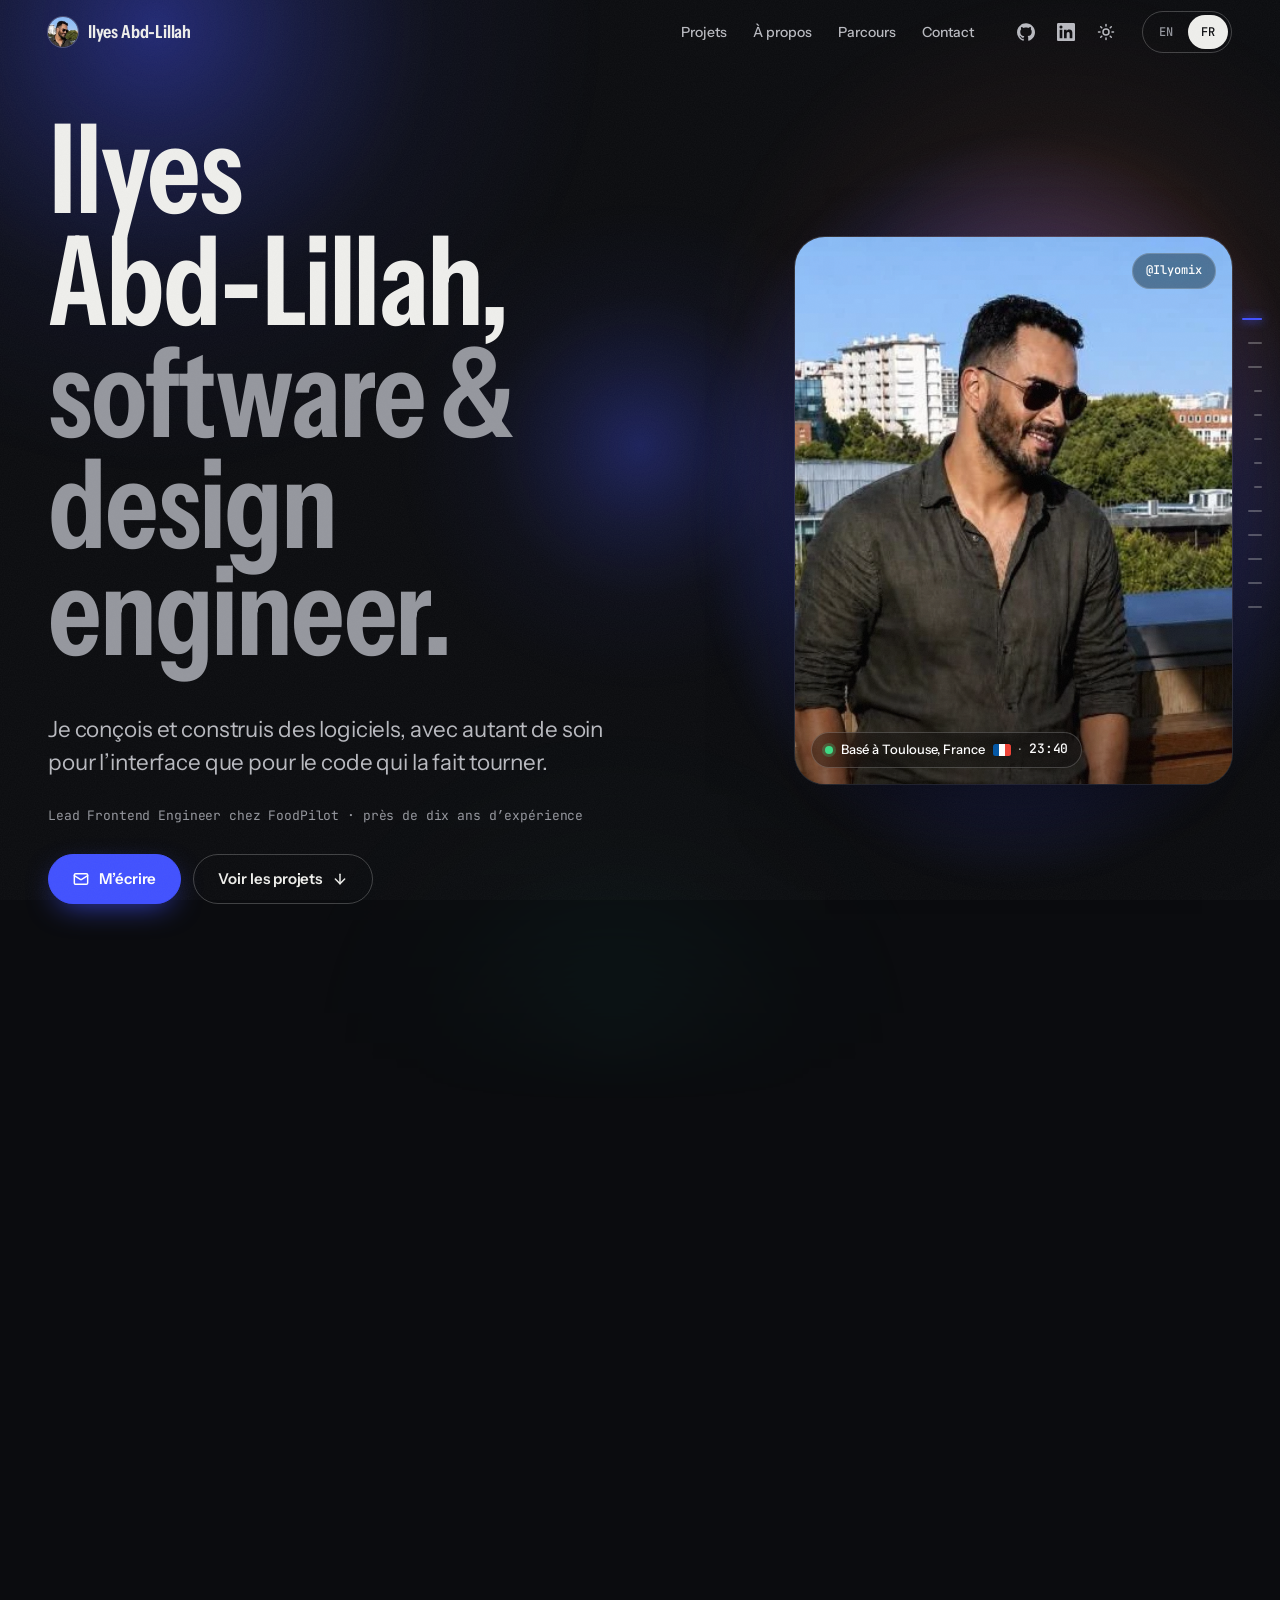
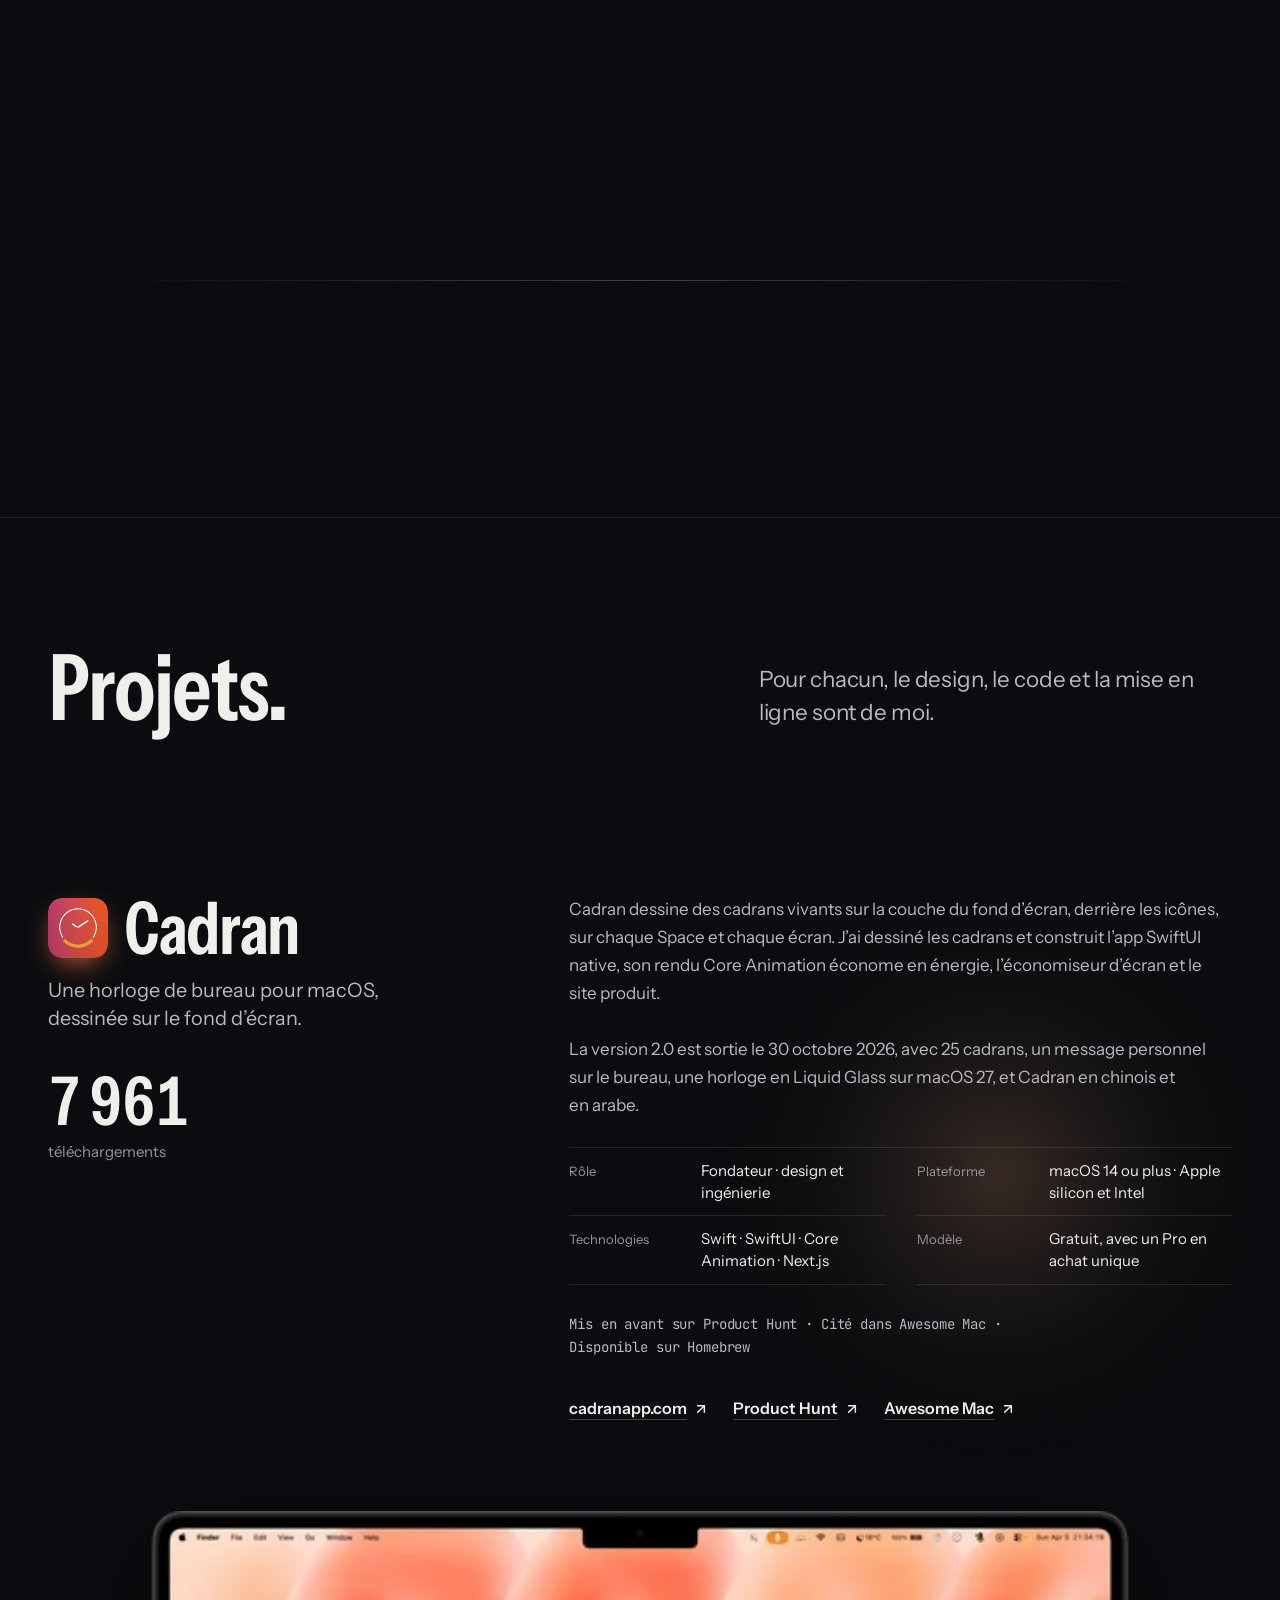
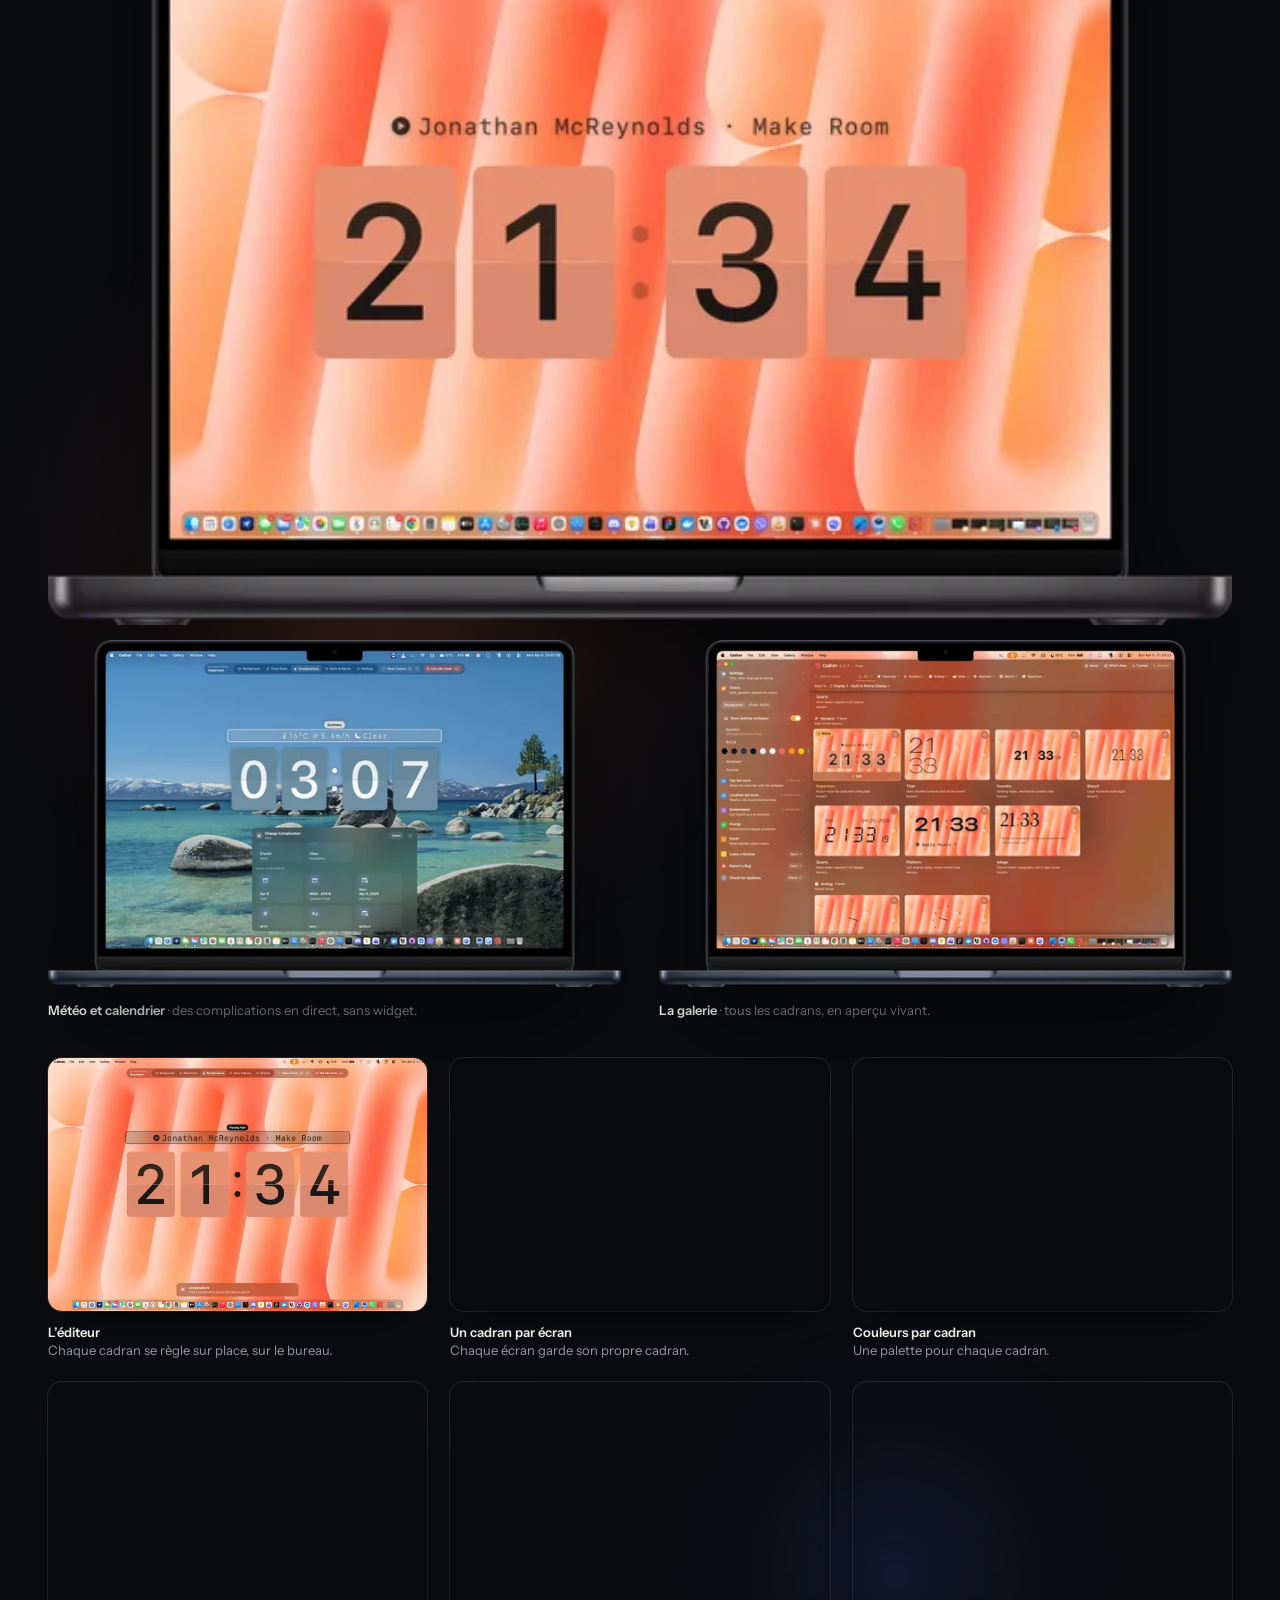
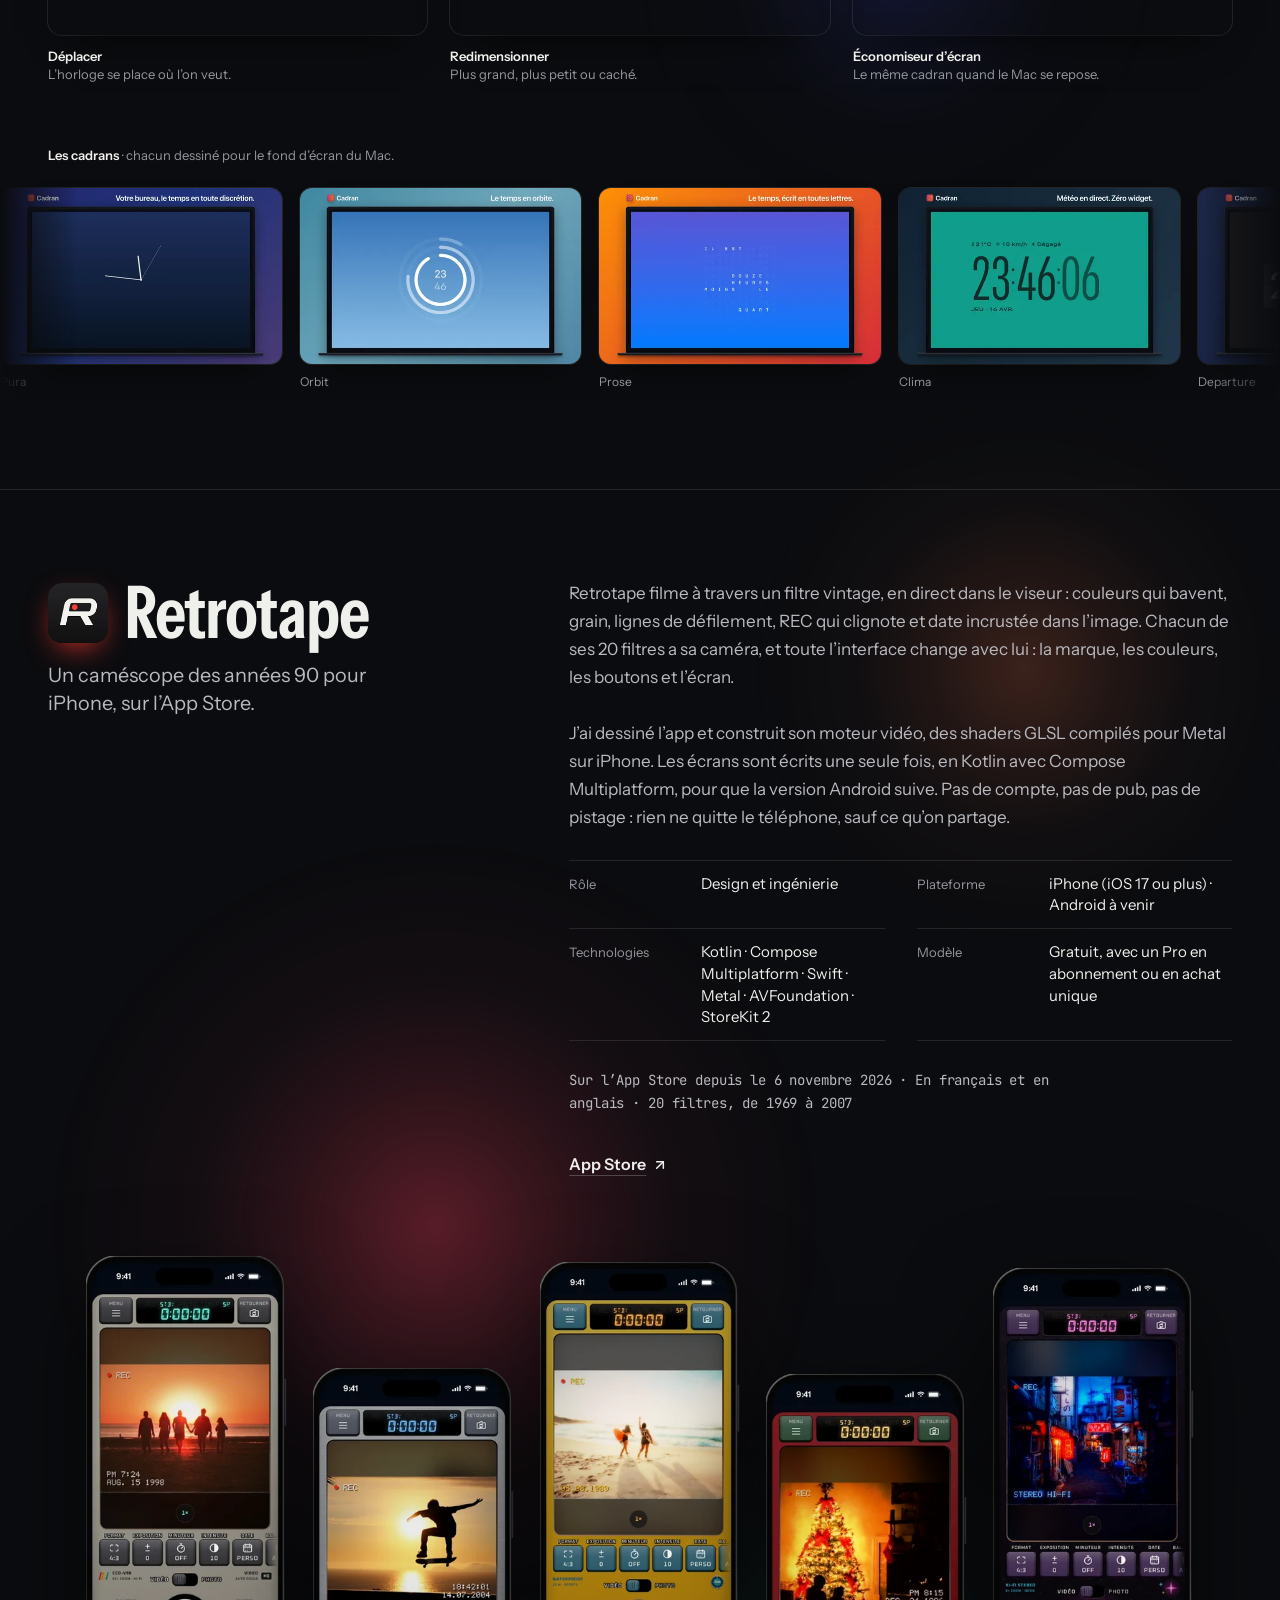
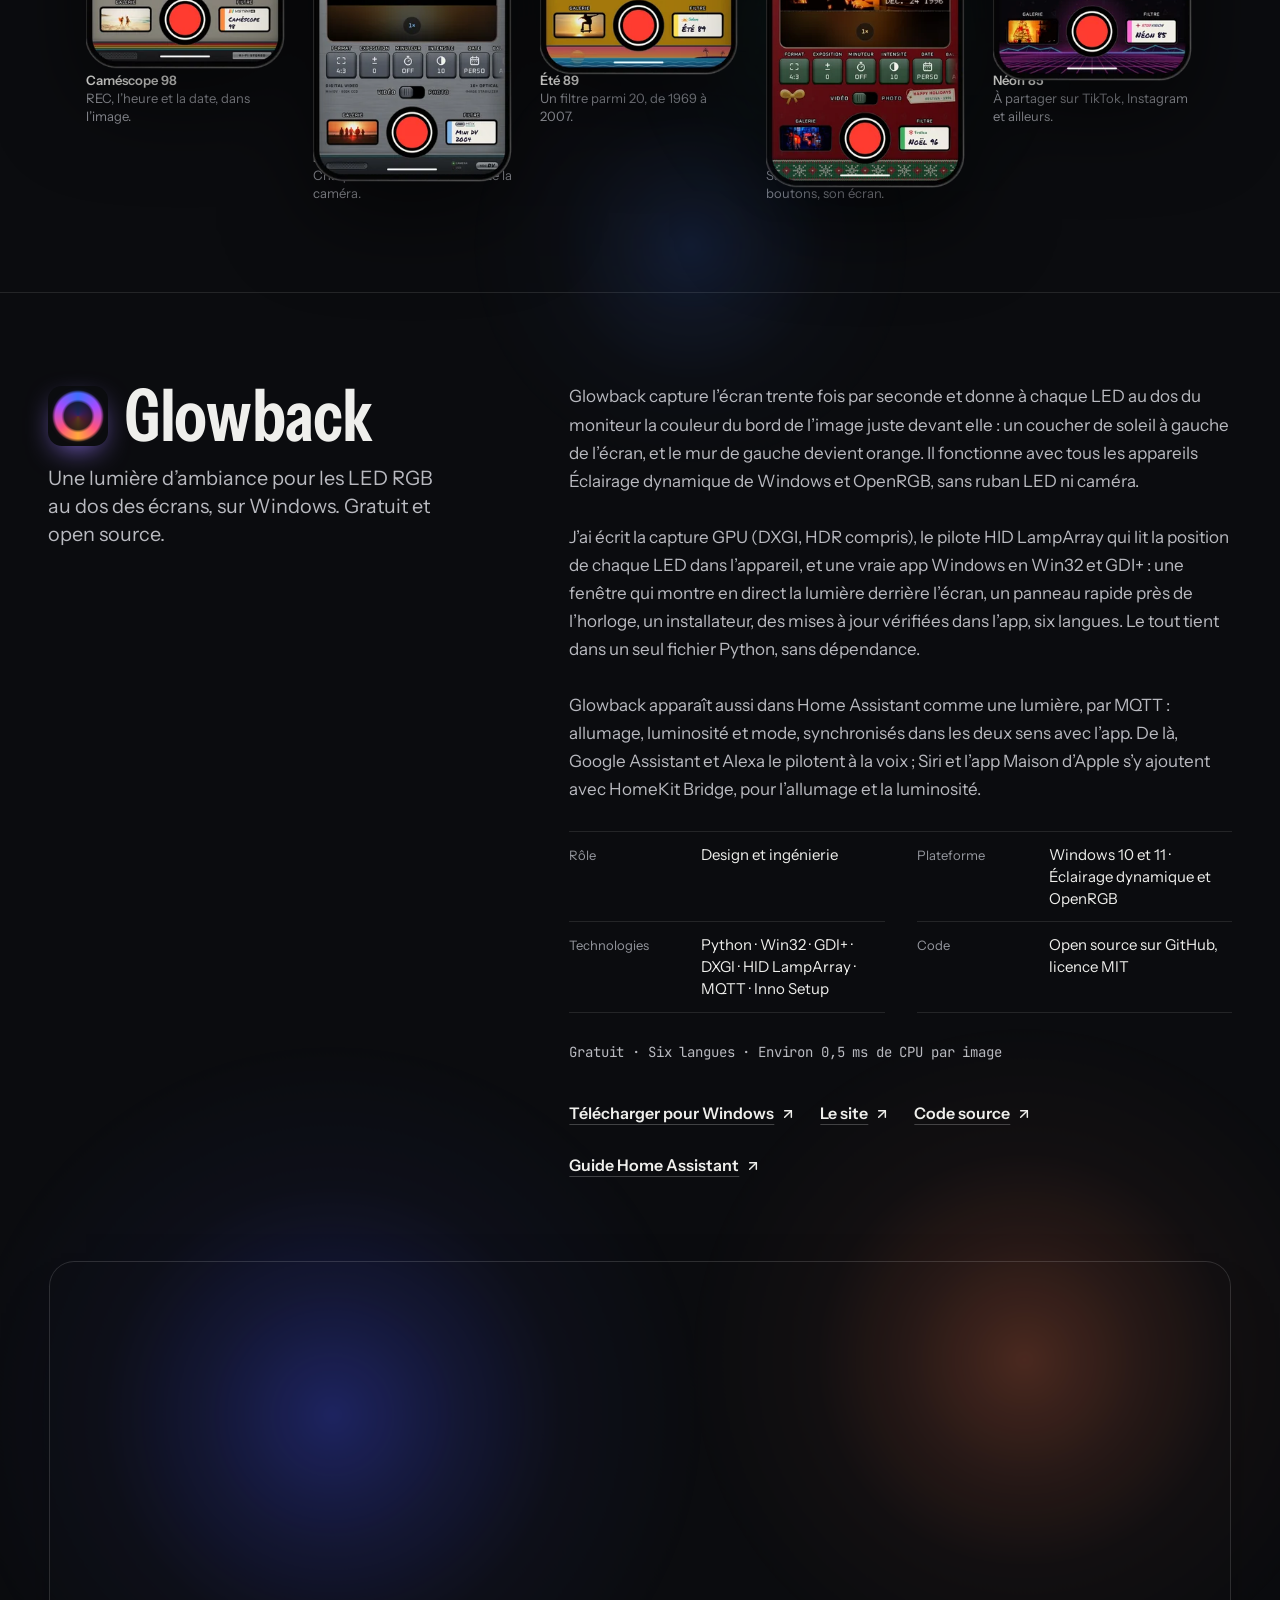
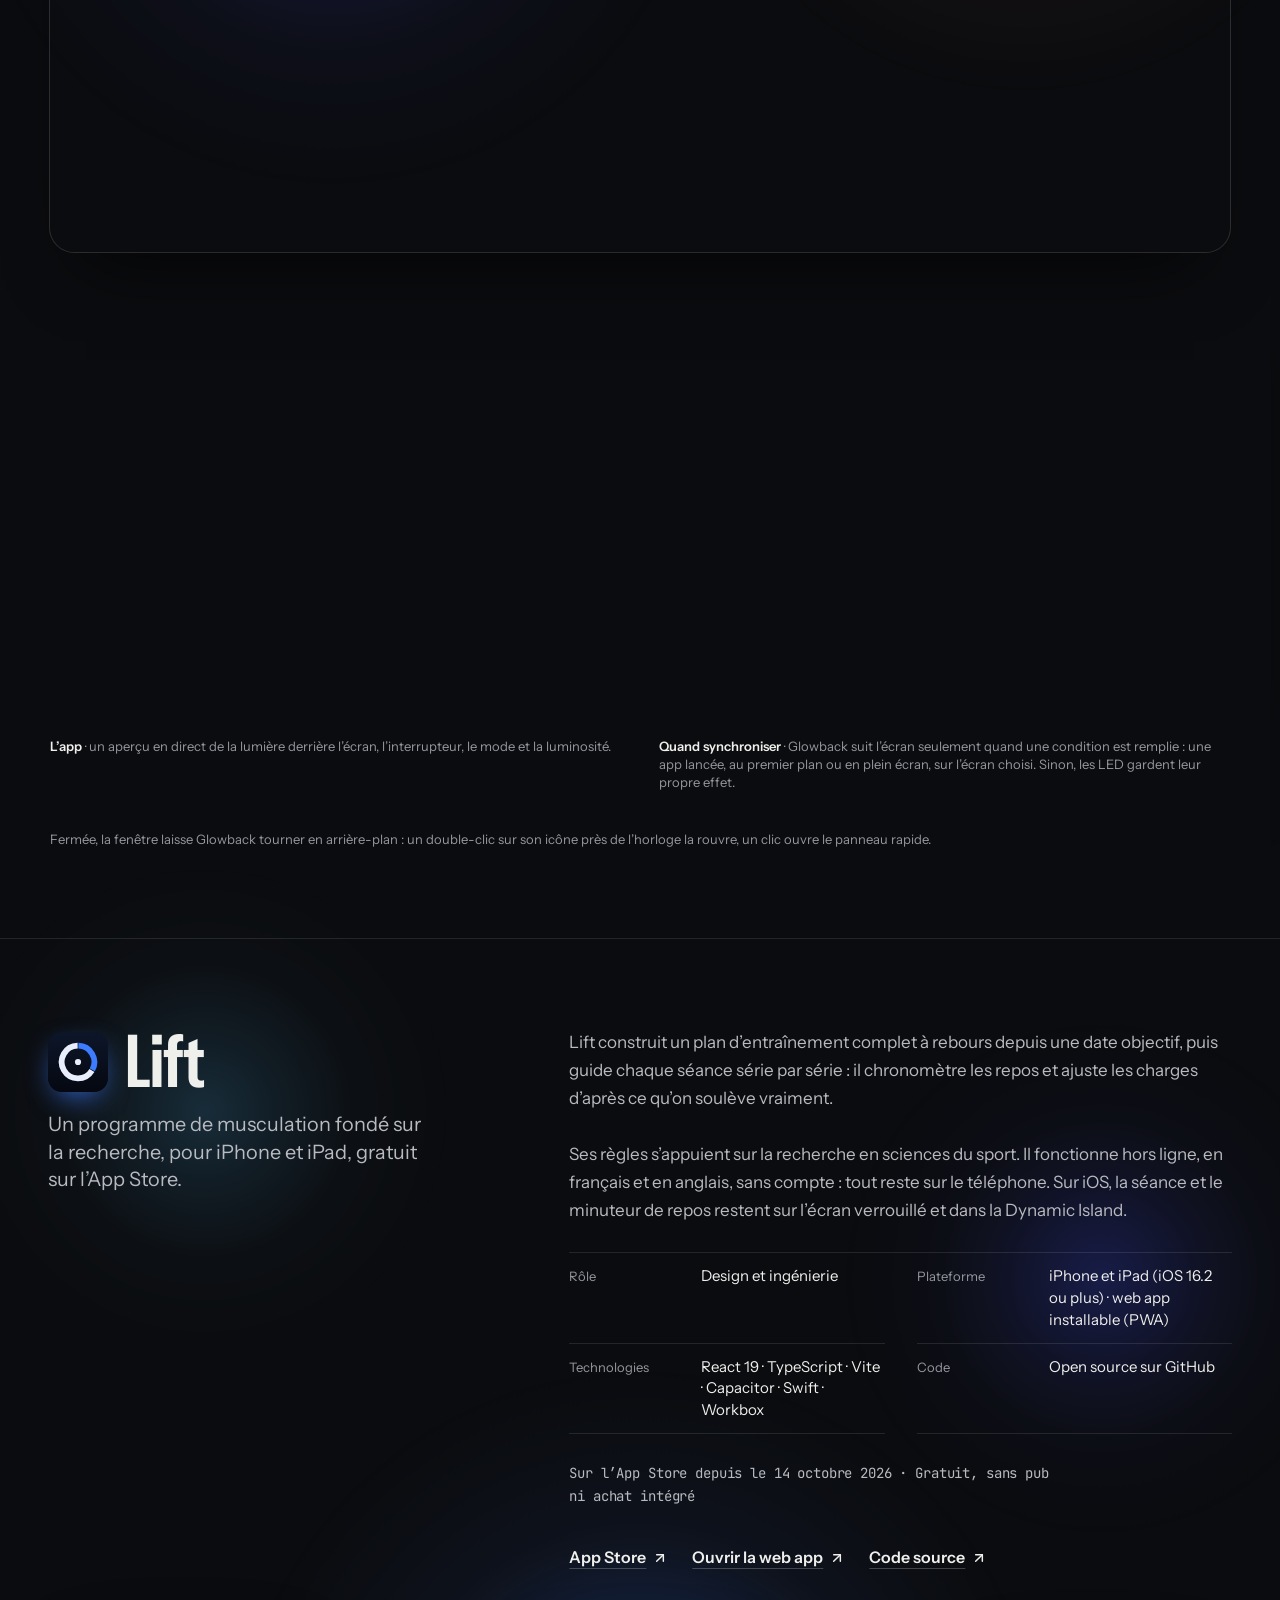
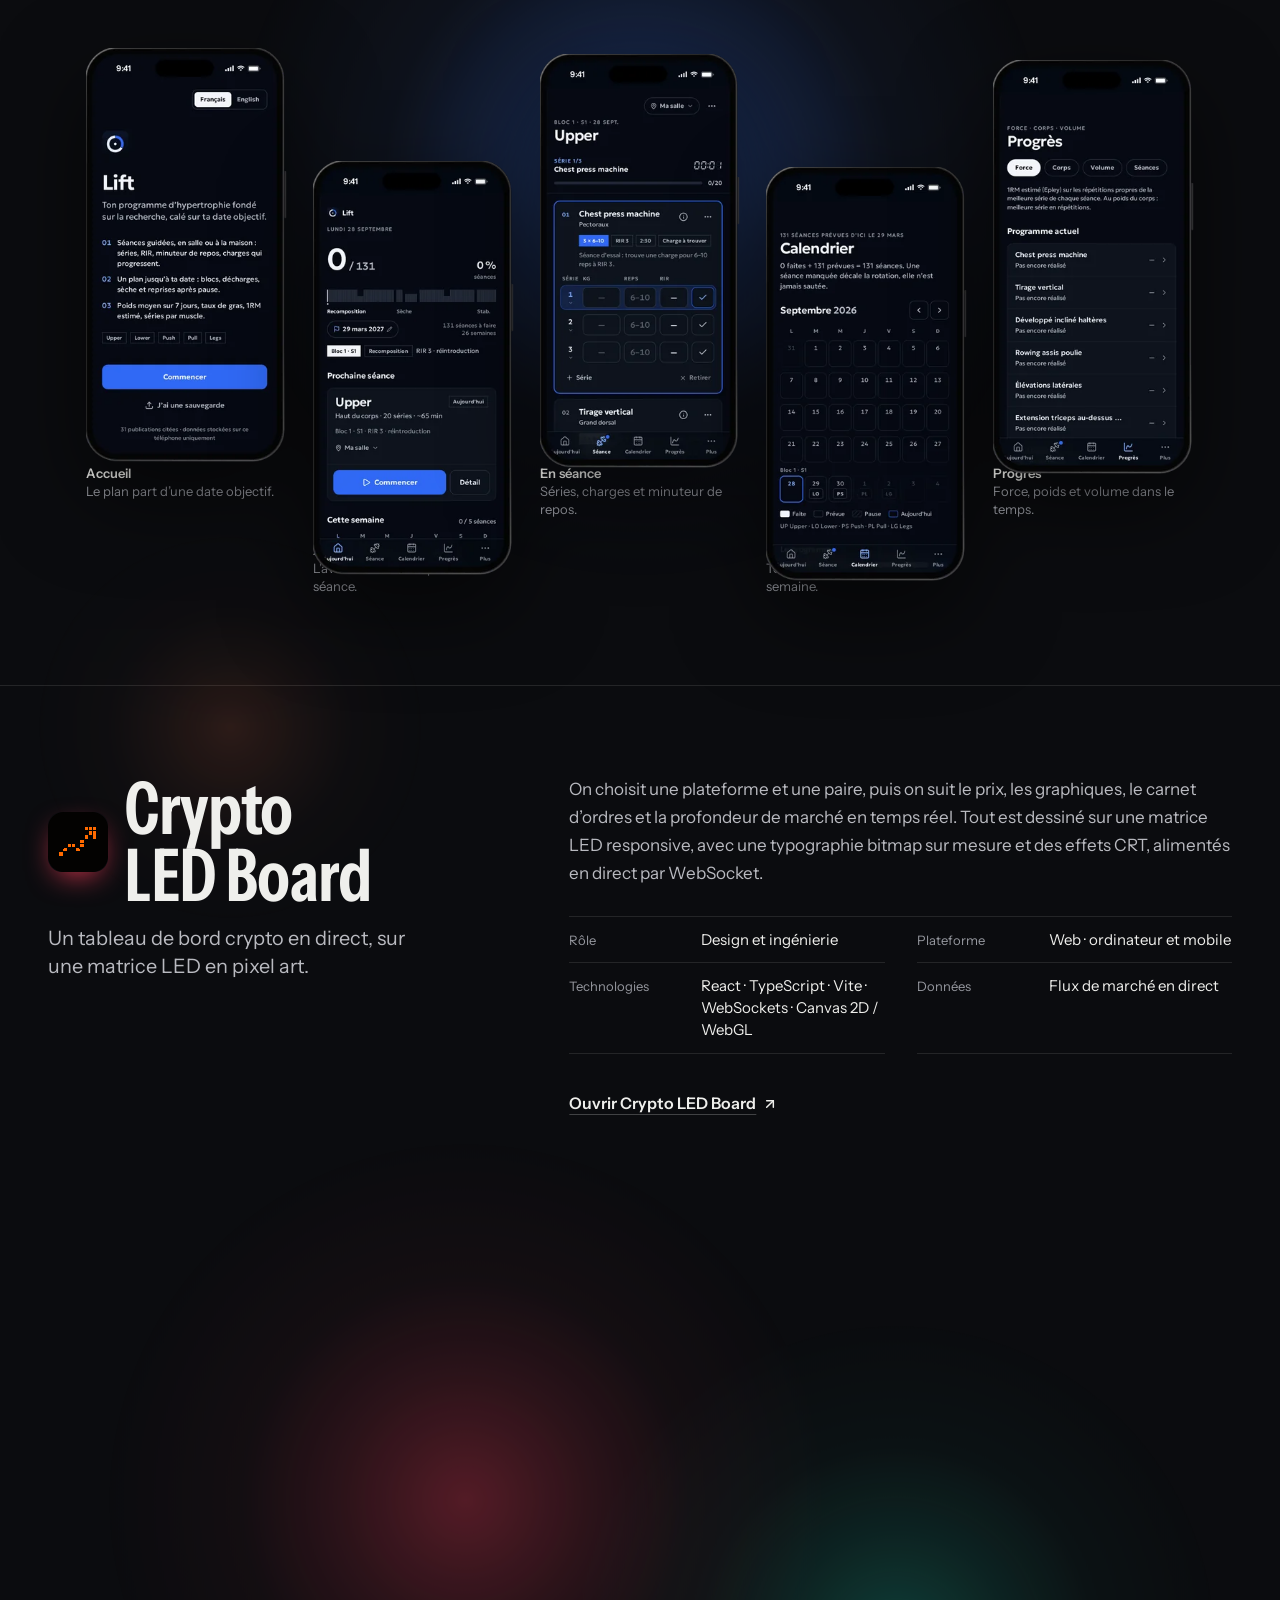
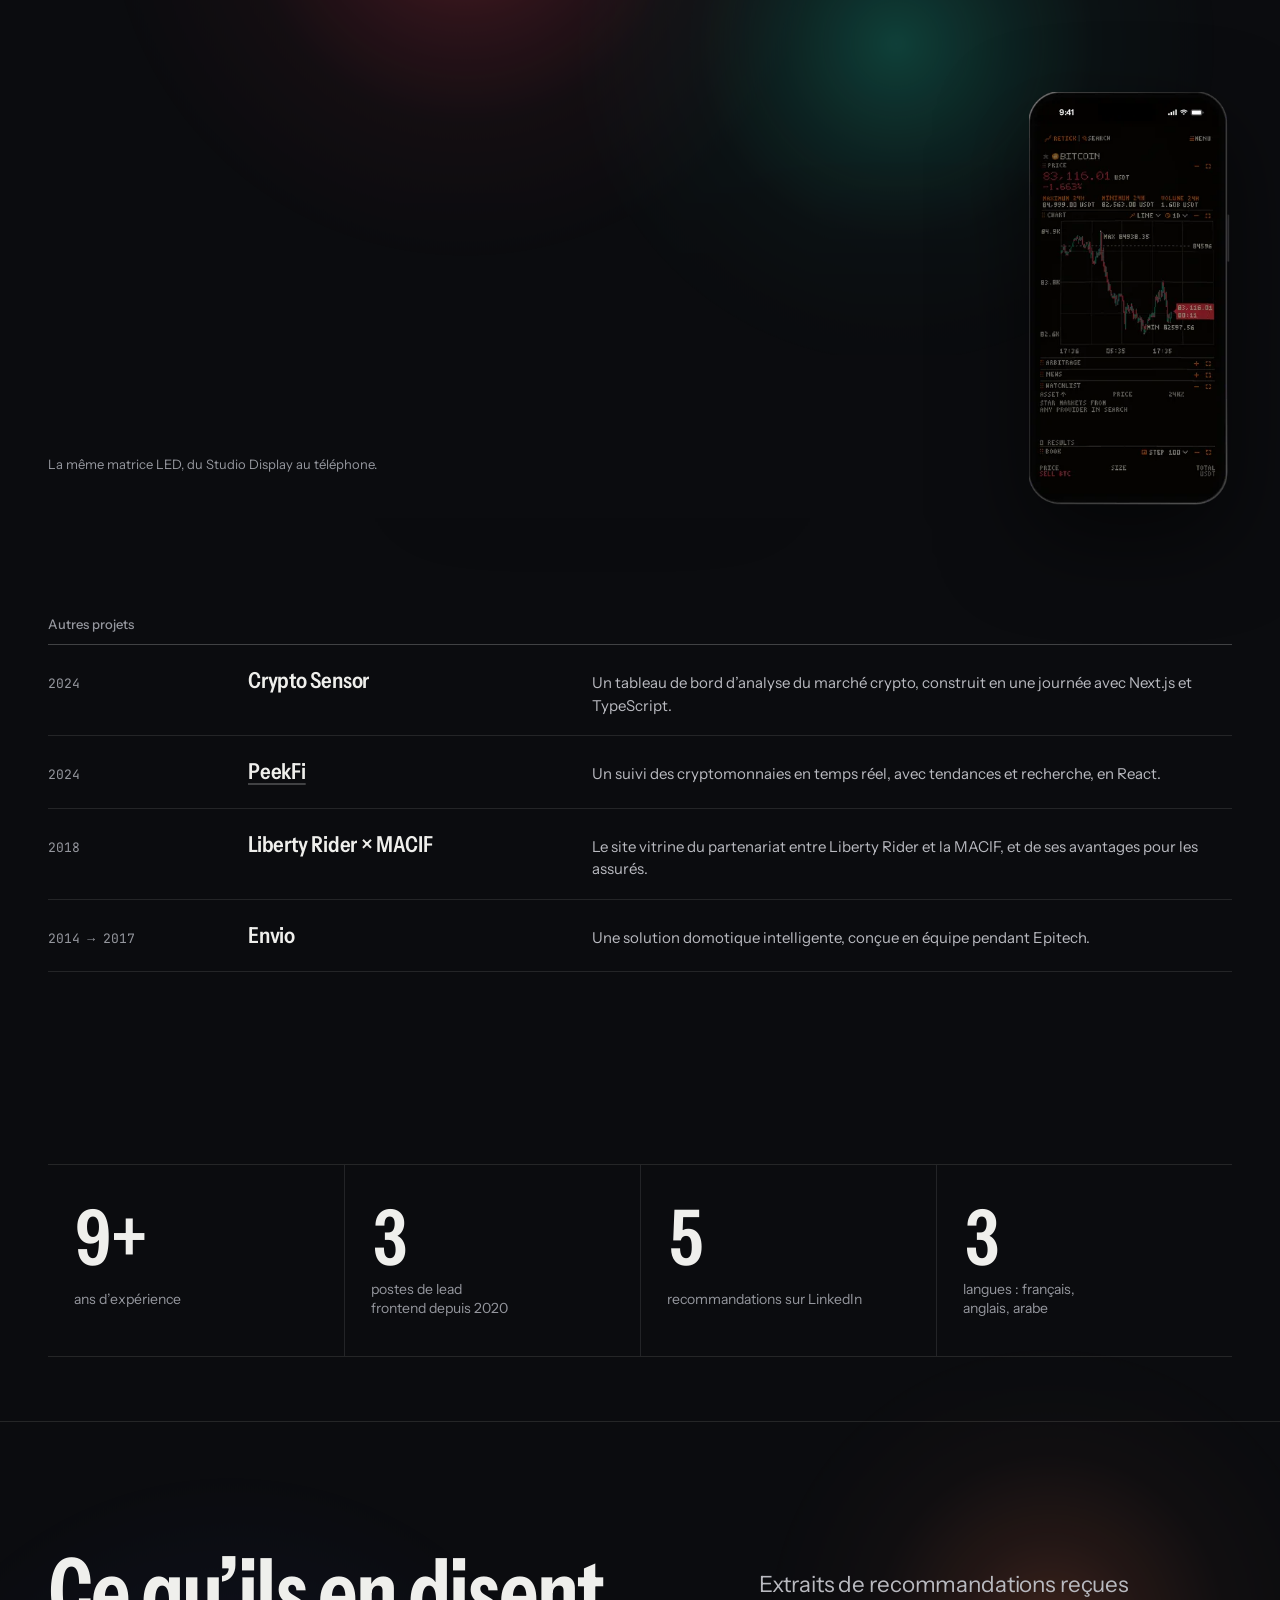
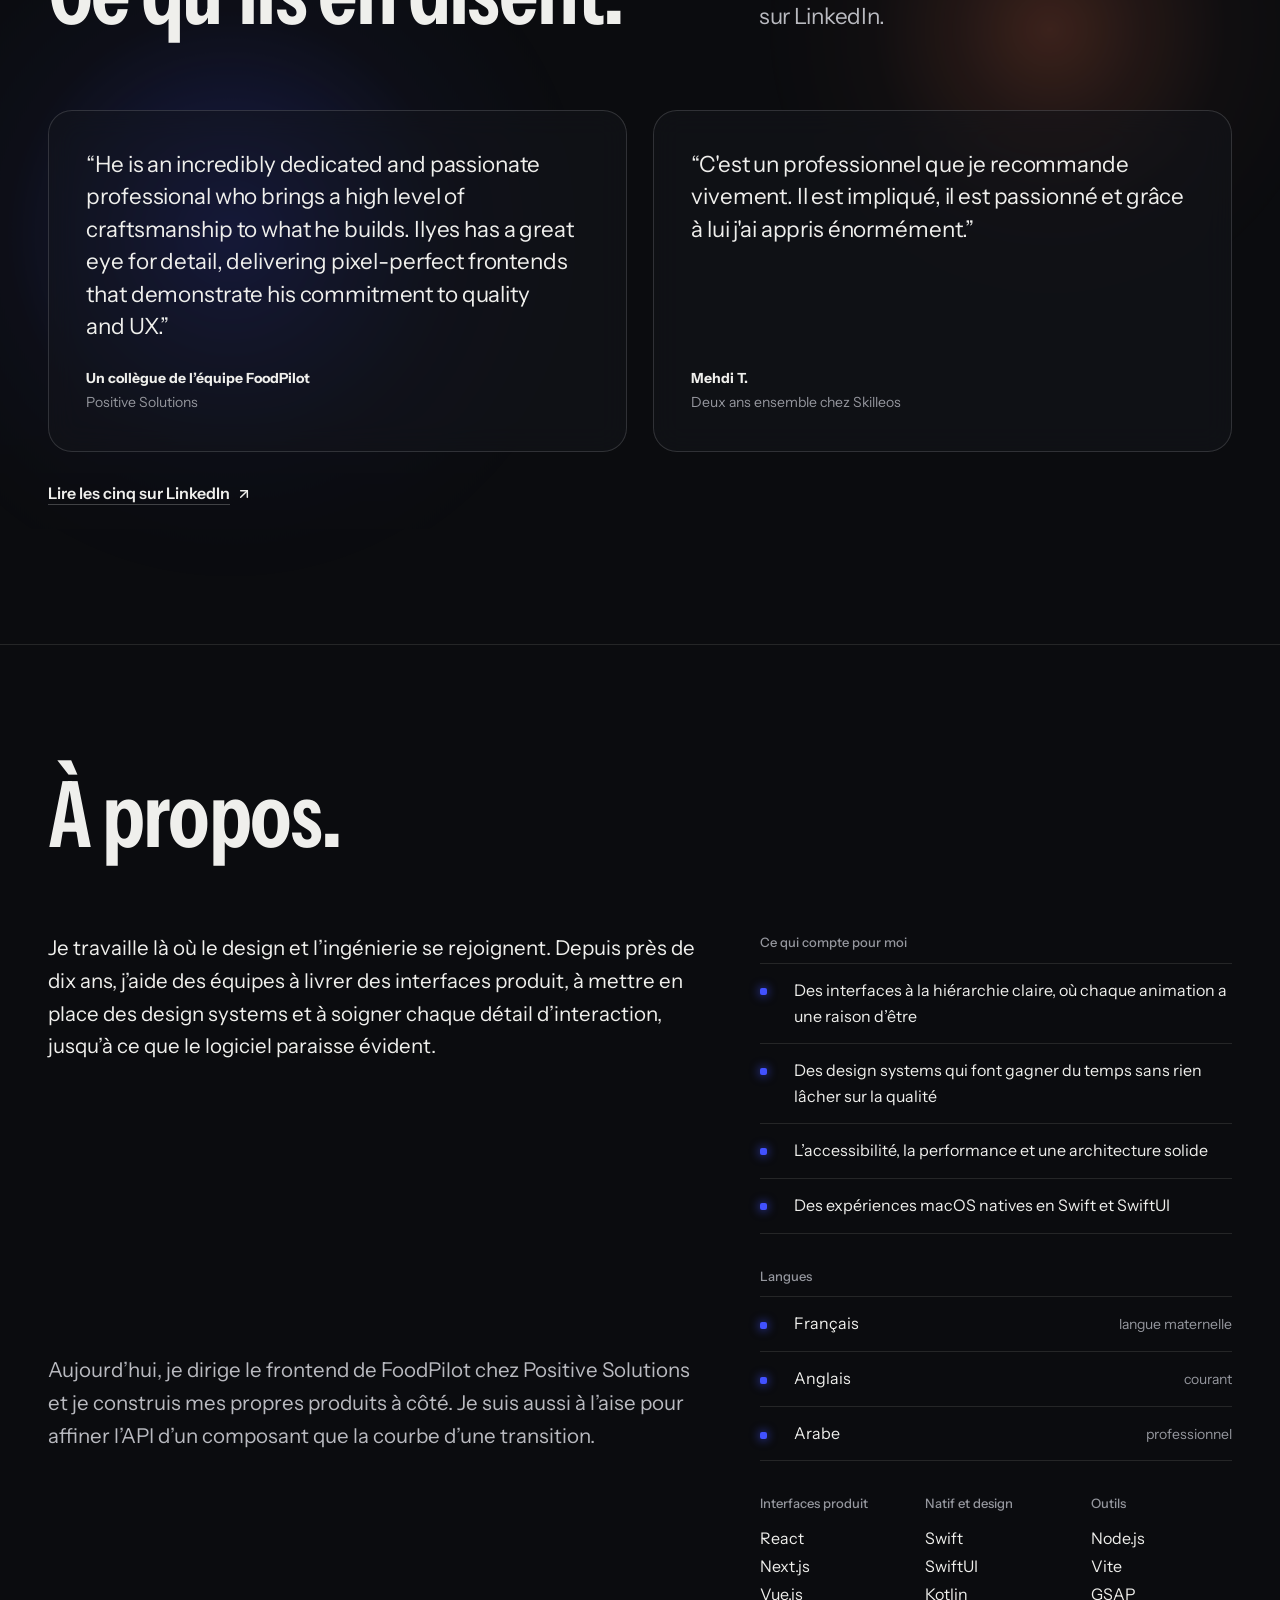
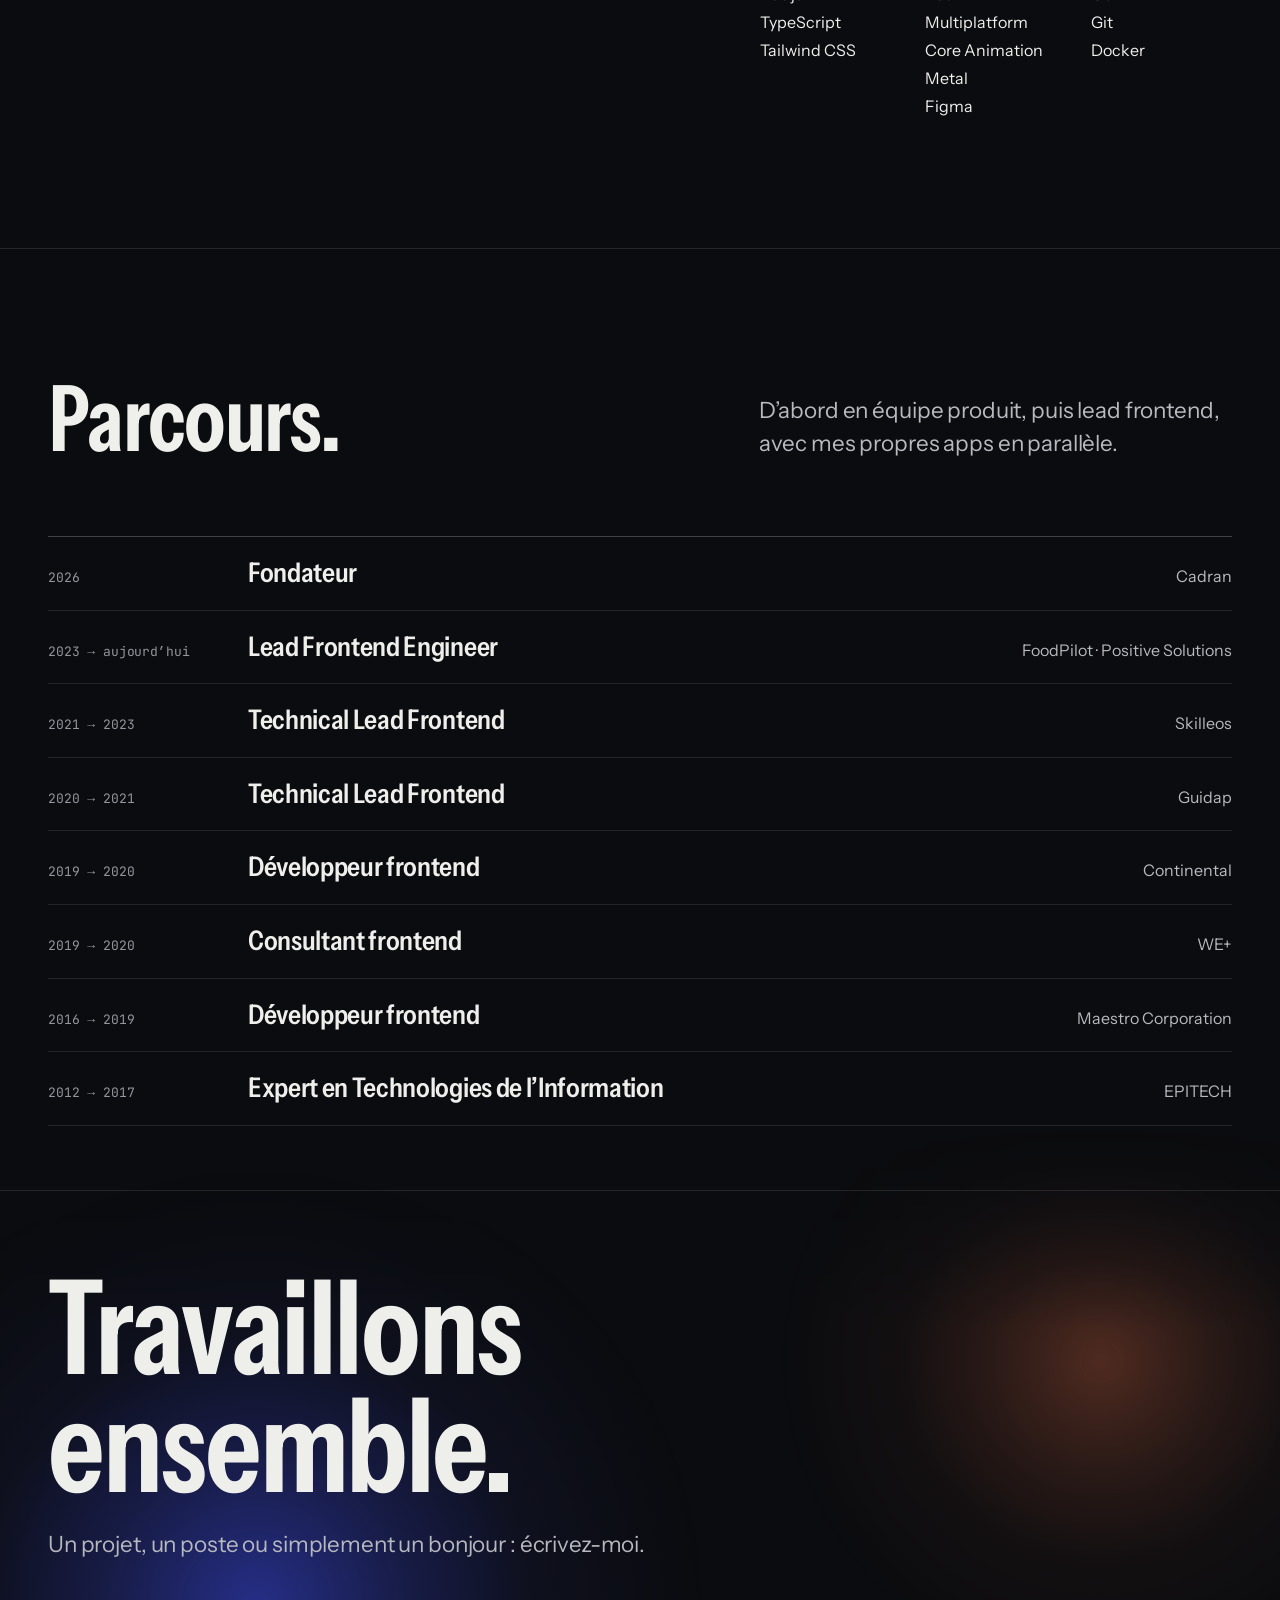
==== commit 2da5e0b4: "fix(site): a steady "On this page", instant jumps, clearer titles - Hovering the longest name, Recom" ====
--- a/fr/index.html
+++ b/fr/index.html
@@ -3,8 +3,8 @@
 <head>
 <meta charset="utf-8">
 <meta name="viewport" content="width=device-width, initial-scale=1, viewport-fit=cover">
-<title>Ilyes Abd-Lillah · Software &amp; Design Engineer à Toulouse</title>
-<meta name="description" content="Software &amp; design engineer basé à Toulouse. Près de dix ans à concevoir et construire des interfaces produit rapides et accessibles en React et TypeScript, et des apps macOS en SwiftUI.">
+<title>Ilyes Abd-Lillah · Lead développeur front-end React à Toulouse</title>
+<meta name="description" content="Lead développeur front-end et design engineer à Toulouse : près de dix ans d’interfaces produit en React et TypeScript, et des apps macOS en SwiftUI.">
 <meta name="author" content="Ilyes Abd-Lillah">
 <meta name="robots" content="index, follow, max-image-preview:large, max-snippet:-1, max-video-preview:-1">
 <link rel="canonical" href="https://ilyomix.github.io/fr/">
@@ -17,8 +17,8 @@
 
 <meta property="og:type" content="profile">
 <meta property="og:site_name" content="Ilyes Abd-Lillah">
-<meta property="og:title" content="Ilyes Abd-Lillah · Software &amp; Design Engineer">
-<meta property="og:description" content="Software &amp; design engineer basé à Toulouse, Lead Frontend Engineer chez FoodPilot après près de dix ans à construire des interfaces produit. Apps créées : Cadran (7 000+ téléchargements), Retrotape, Glowback, Lift et Crypto LED Board.">
+<meta property="og:title" content="Ilyes Abd-Lillah · Développeur front-end &amp; design engineer">
+<meta property="og:description" content="Développeur front-end et design engineer basé à Toulouse, Lead Frontend Engineer chez FoodPilot après près de dix ans à construire des interfaces produit. Apps créées : Cadran (7 000+ téléchargements), Retrotape, Glowback, Lift et Crypto LED Board.">
 <meta property="og:url" content="https://ilyomix.github.io/fr/">
 <meta property="og:locale" content="fr_FR">
 <meta property="og:locale:alternate" content="en_US">
@@ -32,8 +32,8 @@
 <meta property="profile:last_name" content="Abd-Lillah">
 <meta property="profile:username" content="Ilyomix">
 <meta name="twitter:card" content="summary_large_image">
-<meta name="twitter:title" content="Ilyes Abd-Lillah · Software &amp; Design Engineer">
-<meta name="twitter:description" content="Software &amp; design engineer basé à Toulouse, Lead Frontend Engineer chez FoodPilot après près de dix ans à construire des interfaces produit. Apps créées : Cadran (7 000+ téléchargements), Retrotape, Glowback, Lift et Crypto LED Board.">
+<meta name="twitter:title" content="Ilyes Abd-Lillah · Développeur front-end &amp; design engineer">
+<meta name="twitter:description" content="Développeur front-end et design engineer basé à Toulouse, Lead Frontend Engineer chez FoodPilot après près de dix ans à construire des interfaces produit. Apps créées : Cadran (7 000+ téléchargements), Retrotape, Glowback, Lift et Crypto LED Board.">
 <meta name="twitter:image" content="https://ilyomix.github.io/assets/og/og-fr.jpg">
 <meta name="twitter:image:alt" content="Portrait d’Ilyes Abd-Lillah, software &amp; design engineer basé à Toulouse, Lead Frontend Engineer chez FoodPilot, avec ses apps Cadran, Retrotape, Glowback, Lift et Crypto LED Board.">
 
@@ -46,9 +46,9 @@
 <link rel="prefetch" href="/assets/js/gsap.min.js" as="script">
 <link rel="me" href="https://github.com/Ilyomix">
 <link rel="me" href="https://www.linkedin.com/in/ilyes-abd-lillah">
-<style>@font-face{font-family:"Instrument Sans";src:url("/assets/fonts/instrument-sans.woff2") format("woff2-variations"),url("/assets/fonts/instrument-sans.woff2") format("woff2");font-weight:400 700;font-stretch:75% 100%;font-style:normal;font-display:swap}@font-face{font-family:"JetBrains Mono";src:url("/assets/fonts/jetbrains-mono.woff2") format("woff2");font-weight:400 600;font-style:normal;font-display:swap}:root{color-scheme:dark;--paper:#0b0c0f;--paper-tint:rgba(11,12,15,0.14);--paper-2:#14151a;--paper-3:#1d1f25;--ink:#efefec;--ink-2:#b9bac0;--ink-3:#95979e;--rule:rgb(239 239 236 / 0.11);--rule-strong:rgb(239 239 236 / 0.24);--cobalt:#4151ff;--cobalt-hover:#5664ff;--on-cobalt:#ffffff;--cobalt-ink:#9da8ff;--glass:rgb(20 21 26 / 0.58);--glass-rim:rgb(255 255 255 / 0.14);--device-shadow:drop-shadow(0 34px 44px rgb(0 0 0 / 0.55));--contact:rgb(0 0 0 / 0.75);--screen-off:#030305;--l-cobalt:#4151ff;--l-coral:#ff7a4d;--l-peach:#ffb38a;--l-blue:#3d7bff;--l-sky:#4fc3ff;--l-red:#ff3f5c;--l-teal:#19d3b0;--light-o:1;--blend:screen;--font-sans:"Instrument Sans",-apple-system,BlinkMacSystemFont,"Helvetica Neue",Arial,sans-serif;--font-mono:"JetBrains Mono",ui-monospace,"SF Mono",Menlo,monospace;--gutter:clamp(20px,4vw,48px);--max:1360px;--section-y:clamp(80px,10vw,160px);--ease-out:cubic-bezier(0.16,1,0.3,1);--header-h:64px}:root[data-theme="light"]{color-scheme:light;--paper:#f3f2ee;--paper-tint:rgba(243,242,238,0.14);--paper-2:#e9e8e2;--paper-3:#dedcd5;--ink:#121316;--ink-2:#43454b;--ink-3:#5f6168;--rule:rgb(18 19 22 / 0.12);--rule-strong:rgb(18 19 22 / 0.26);--cobalt:#2b3ff0;--cobalt-hover:#1f32d6;--cobalt-ink:#2536d9;--glass:rgb(250 250 247 / 0.62);--glass-rim:rgb(255 255 255 / 0.7);--device-shadow:drop-shadow(0 28px 30px rgb(18 19 22 / 0.2));--contact:rgb(18 19 22 / 0.28);--light-o:0.42;--blend:normal}*,*::before,*::after{box-sizing:border-box}html{-webkit-text-size-adjust:100%;text-size-adjust:100%;scroll-padding-top:calc(var(--header-h) + 16px);overflow-x:clip}body{margin:0;background:var(--paper);color:var(--ink);font:400 1rem/1.6 var(--font-sans);font-stretch:100%;-webkit-font-smoothing:antialiased;-moz-osx-font-smoothing:grayscale;text-rendering:optimizeLegibility;overflow-x:clip;transition:background-color 300ms linear,color 300ms linear}body::after{content:"";position:fixed;inset:0;z-index:90;pointer-events:none;opacity:0.05;background-image:url("data:image/svg+xml,%3Csvg xmlns='http://www.w3.org/2000/svg' width='160' height='160'%3E%3Cfilter id='n'%3E%3CfeTurbulence type='fractalNoise' baseFrequency='.85' numOctaves='3' stitchTiles='stitch'/%3E%3CfeColorMatrix values='0 0 0 0 .5 0 0 0 0 .5 0 0 0 0 .5 0 0 0 1 0'/%3E%3C/filter%3E%3Crect width='100%25' height='100%25' filter='url(%23n)'/%3E%3C/svg%3E")}[data-theme="light"] body::after{opacity:0.035}img{display:block;max-width:100%;height:auto}a{color:inherit}h1,h2,h3,p,dl,dd,ul,ol,figure{margin:0}ul,ol{padding:0;list-style:none}::selection{background:var(--cobalt);color:var(--on-cobalt)}:focus-visible{outline:2px solid var(--cobalt);outline-offset:3px;border-radius:4px}:focus:not(:focus-visible){outline:none}main,.site-header{overflow-x:clip}.skip{position:absolute;left:var(--gutter);top:8px;z-index:60;padding:10px 16px;background:var(--ink);color:var(--paper);font-weight:600;text-decoration:none;border-radius:999px}.skip:not(:focus){width:1px;height:1px;padding:0;overflow:hidden;clip-path:inset(50%);white-space:nowrap}.wrap{position:relative;width:100%;max-width:calc(var(--max) + 2 * var(--gutter));margin:0 auto;padding:0 var(--gutter)}.mono{font-family:var(--font-mono);font-variant-numeric:tabular-nums;letter-spacing:-0.01em}.sr-only{position:absolute;width:1px;height:1px;overflow:hidden;clip:rect(0 0 0 0);white-space:nowrap}.lights{position:absolute;inset:-12% 0;z-index:-1;pointer-events:none;overflow:hidden;-webkit-mask-image:linear-gradient(180deg,transparent 0%,#000 22%,#000 78%,transparent 100%);mask-image:linear-gradient(180deg,transparent 0%,#000 22%,#000 78%,transparent 100%)}.hero-lights{inset:-30% 0 -12% 0;-webkit-mask-image:linear-gradient(180deg,#000 0%,#000 72%,transparent 100%);mask-image:linear-gradient(180deg,#000 0%,#000 72%,transparent 100%)}.contact-lights{inset:-10% 0 0 0;-webkit-mask-image:linear-gradient(180deg,transparent 0%,#000 26%,#000 100%);mask-image:linear-gradient(180deg,transparent 0%,#000 26%,#000 100%)}.lights i{position:absolute;left:var(--x);top:var(--y);width:var(--s,60vmax);aspect-ratio:1;border-radius:50%;translate:-50% -50%;background:radial-gradient(closest-side,var(--c) 0%,color-mix(in srgb,var(--c) 46%,transparent) 34%,color-mix(in srgb,var(--c) 12%,transparent) 62%,transparent 100%);opacity:calc(var(--o,0.5) * var(--light-o));mix-blend-mode:var(--blend);will-change:transform}.section-lit{position:relative;isolation:isolate}.display{font-stretch:75%;font-weight:640;letter-spacing:-0.018em;line-height:0.9;text-wrap:balance}.h-section{font-size:clamp(2.75rem,1.4rem + 5.4vw,6.5rem)}.h-project{font-size:clamp(2.5rem,1.5rem + 3.8vw,5rem);line-height:0.92}.lede{font-size:clamp(1.125rem,1rem + 0.5vw,1.4375rem);line-height:1.45;letter-spacing:-0.006em;color:var(--ink-2);text-wrap:pretty}.facts{font-size:0.8125rem;line-height:1.5;color:var(--ink-3)}.site-header{position:sticky;top:0;z-index:50;border-bottom:1px solid transparent;transition:border-color 200ms linear,background-color 200ms linear}.site-header.is-scrolled{border-bottom-color:var(--rule);background:color-mix(in srgb,var(--paper) 72%,transparent);-webkit-backdrop-filter:blur(18px) saturate(1.5);backdrop-filter:blur(18px) saturate(1.5)}@media (max-width:900px){.site-header,.site-header.is-scrolled{background-color:var(--paper);border-bottom-color:var(--rule);-webkit-backdrop-filter:none;backdrop-filter:none;transition:none}body::after{display:none}}.site-header .wrap{height:var(--header-h);display:flex;align-items:center;gap:20px}.wordmark{font-stretch:80%;font-weight:650;font-size:1.125rem;letter-spacing:-0.01em;text-decoration:none;white-space:nowrap;margin-right:auto;display:inline-flex;align-items:center;gap:10px;min-height:44px}.avatar{width:30px;height:30px;border-radius:50%;object-fit:cover;flex:none;box-shadow:0 0 0 1px var(--rule-strong)}.tools{display:inline-flex;align-items:center;gap:0;margin-right:-4px}.icon-btn{display:inline-flex;align-items:center;justify-content:center;width:40px;height:40px;border-radius:999px;color:var(--ink-2);transition:color 160ms linear,background-color 160ms linear}.icon-btn:hover{color:var(--ink);background:var(--paper-2)}.icon-btn svg{width:18px;height:18px}.nav{display:flex;align-items:center;gap:2px}.nav a{display:inline-flex;align-items:center;min-height:44px;padding:0 12px;font-size:0.875rem;font-weight:500;color:var(--ink-2);text-decoration:none;border-radius:999px;transition:color 160ms linear,background-color 160ms linear}.nav a:hover{color:var(--ink);background:var(--paper-2)}.header-place{display:grid;grid-template-columns:1fr;font-size:0.8125rem;font-weight:500;color:var(--ink-2);white-space:nowrap;transition:grid-template-columns 460ms var(--ease-out),margin-left 460ms var(--ease-out),opacity 260ms linear 160ms,visibility 0s linear 0s}.header-place-in{display:inline-flex;align-items:center;gap:8px;min-width:0;overflow:hidden}.header-place-in>svg:first-child{width:13px;height:13px;flex:none}.header-place .mono{color:var(--ink-3);font-size:0.75rem}.place-sep{color:var(--ink-3)}.js .header-place:not(.is-shown){grid-template-columns:0fr;margin-left:-20px;opacity:0;visibility:hidden;transition:grid-template-columns 460ms var(--ease-out),margin-left 460ms var(--ease-out),opacity 140ms linear,visibility 0s linear 460ms}@media (max-width:1279px){.place-lead{display:none}}.flag{width:18px;height:12px;border-radius:2.5px;flex:none;box-shadow:0 0 0 0.5px rgb(0 0 0 / 0.25)}.theme-toggle{display:none;align-items:center;justify-content:center;width:40px;height:40px;border:0;border-radius:999px;background:transparent;color:var(--ink-2);cursor:pointer;transition:color 160ms linear,background-color 160ms linear}.js .theme-toggle{display:inline-flex}.theme-toggle:hover{color:var(--ink);background:var(--paper-2)}.theme-toggle svg{width:18px;height:18px}.theme-toggle .i-moon{display:none}[data-theme="light"] .theme-toggle .i-moon{display:block}[data-theme="light"] .theme-toggle .i-sun{display:none}.lang-switch{display:inline-flex;padding:3px;gap:2px;border:1px solid var(--rule-strong);border-radius:999px}.lang-switch a{display:inline-flex;align-items:center;justify-content:center;min-width:40px;height:34px;padding:0 10px;border-radius:999px;font:500 0.75rem/1 var(--font-mono);letter-spacing:0.02em;color:var(--ink-3);text-decoration:none;transition:color 160ms linear,background-color 160ms linear}.lang-switch a:hover{color:var(--ink)}.lang-switch a[aria-current="page"]{background:var(--ink);color:var(--paper)}@media (max-width:900px){.nav,.header-place{display:none}}@media (max-width:520px){.site-header .wrap{gap:8px}.wordmark{gap:8px}.avatar{width:28px;height:28px}.icon-btn,.theme-toggle{width:36px}.lang-switch a{min-width:34px;padding:0 8px}}@media (max-width:380px){.wordmark{font-size:1.0625rem}}@media (max-width:350px){.js .theme-toggle{display:none}}.toc{--toc-accent:var(--cobalt);position:fixed;z-index:45}.toc-toggle{display:none}.toc-panel,.toc-list{position:relative}.toc ol{display:grid;gap:2px}.toc a{position:relative;display:flex;align-items:center;height:var(--row);text-decoration:none;font-weight:500;line-height:1;transition:color 160ms linear,background-color 200ms linear}.toc-label{overflow:hidden;white-space:nowrap}.toc-dot{position:absolute;top:0;background:var(--toc-accent);box-shadow:0 0 10px 1px color-mix(in srgb,var(--toc-accent) 70%,transparent);opacity:0;translate:0 var(--dot-y,0px);transition:translate 420ms var(--ease-out),background-color 300ms linear,box-shadow 300ms linear,opacity 200ms linear;pointer-events:none}.toc.is-ready .toc-dot{opacity:1}@media (min-width:1100px){.toc{--row:24px;--tick:14px;right:clamp(2px,2.5vw - 26px,18px);top:50%;translate:0 -50%}.toc-sub{--tick:8px}.toc-panel{display:grid;padding-bottom:8px;border-radius:18px}.toc-panel::before{content:"";position:absolute;inset:0;z-index:-1;border-radius:inherit;background:var(--glass);box-shadow:inset 0 0 0 1px var(--glass-rim),0 18px 40px -20px rgb(0 0 0 / 0.6);-webkit-backdrop-filter:blur(16px) saturate(1.4);backdrop-filter:blur(16px) saturate(1.4);opacity:0;transition:opacity 220ms linear}.toc-head{height:34px;max-width:0;overflow:hidden;padding-top:14px;font-size:0.6875rem;line-height:1;letter-spacing:0.04em;text-transform:uppercase;white-space:nowrap;color:var(--ink-3);opacity:0;transition:max-width 360ms var(--ease-out),padding 360ms var(--ease-out),opacity 200ms linear}.toc ol{gap:0}.toc a{justify-content:flex-end;padding:0 12px 0 10px;font-size:0.8125rem;color:var(--ink-3);transition:color 160ms linear,padding 360ms var(--ease-out)}.toc a::after{content:"";flex:none;width:var(--tick);height:2px;border-radius:1px;background:color-mix(in srgb,var(--ink) 28%,transparent);transition:width 300ms var(--ease-out),background-color 160ms linear}.toc a:hover,.toc a:focus-visible,.toc a[aria-current]{color:var(--ink)}.toc a:focus-visible{outline-offset:-2px;border-radius:9px}.toc a:hover::after,.toc a:focus-visible::after{width:calc(var(--tick) + 4px);background:color-mix(in srgb,var(--ink) 64%,transparent)}.toc-ico{display:none}.toc-label{flex:1;max-width:0;opacity:0;translate:8px 0;transition:max-width 360ms var(--ease-out),margin 360ms var(--ease-out),translate 360ms var(--ease-out),opacity 200ms linear}.toc-sub .toc-label{text-indent:12px}.toc-dot{right:12px;width:20px;height:2px;border-radius:1px}.toc:hover .toc-panel::before,.toc:focus-within .toc-panel::before{opacity:1}.toc:hover .toc-head,.toc:focus-within .toc-head{max-width:14rem;padding-left:16px;padding-right:16px;opacity:1}.toc:hover a,.toc:focus-within a{padding-left:16px}.toc:hover .toc-label,.toc:focus-within .toc-label{max-width:14rem;margin-right:18px;opacity:1;translate:none}}@media (min-width:1100px) and (max-height:560px){.toc{--row:20px}}@media (min-width:1100px) and (max-height:450px){.toc{display:none}}@media (max-width:1099px){html.js{scroll-padding-top:calc(var(--header-h) + 64px)}.toc{--row:44px;left:0;right:0;top:var(--header-h);translate:0 -100%;visibility:hidden;transition:translate 380ms var(--ease-out),visibility 0s linear 380ms}html:not(.js) .toc{display:none}.toc.is-past{translate:none;visibility:visible;transition:translate 380ms var(--ease-out),visibility 0s}.toc-toggle{display:flex;align-items:center;gap:12px;width:100%;height:48px;padding:0 var(--gutter);border:0;border-bottom:1px solid var(--rule);background:var(--paper);color:var(--ink);font:600 0.9375rem/1 var(--font-sans);text-align:left;cursor:pointer}.toc-now{display:inline-flex;align-items:center;gap:10px;min-width:0;margin-right:auto}.toc-now .toc-label{max-width:none;margin:0;opacity:1;overflow:hidden;text-overflow:ellipsis}.toc-now .toc-ico img{opacity:1}.toc-title{font-size:0.6875rem;font-weight:500;letter-spacing:0.04em;text-transform:uppercase;color:var(--ink-3);white-space:nowrap}.toc-chev{width:18px;height:18px;flex:none;color:var(--ink-3);transition:rotate 300ms var(--ease-out)}.toc.is-open .toc-chev{rotate:180deg}.toc-panel{display:none;max-height:calc(100svh - var(--header-h) - 48px - 24px);overflow-y:auto;padding:8px var(--gutter) 12px;border-radius:0 0 22px 22px;background:var(--paper);box-shadow:0 24px 40px -18px rgb(0 0 0 / 0.55);border-bottom:1px solid var(--rule);-webkit-backdrop-filter:none;backdrop-filter:none}.toc.is-open .toc-panel{display:grid}.toc-head{display:none}.toc ol{gap:2px}.toc a{padding:0 12px 0 22px;border-radius:12px;font-size:0.9375rem;color:var(--ink-2)}.toc a:hover{color:var(--ink);background:color-mix(in srgb,var(--ink) 7%,transparent)}.toc a[aria-current]{color:var(--ink);background:color-mix(in srgb,var(--accent) 16%,transparent)}.toc-ico{display:grid;place-items:center;width:22px;height:22px;flex:none}.toc-ico img{width:22px;height:22px;border-radius:6px;object-fit:cover;opacity:0.62;transition:opacity 200ms linear}.toc-ico img.round{border-radius:50%}.toc-ico svg{width:18px;height:18px}.toc a:hover img,.toc a[aria-current] img{opacity:1}.toc ol .toc-label{max-width:none;margin-left:12px;opacity:1}.toc-dot{left:8px;width:6px;height:6px;border-radius:50%}}@media (min-width:900px) and (max-width:1099px){.toc-toggle{background:color-mix(in srgb,var(--paper) 72%,transparent);-webkit-backdrop-filter:blur(18px) saturate(1.5);backdrop-filter:blur(18px) saturate(1.5)}}.btn{display:inline-flex;align-items:center;justify-content:center;gap:10px;min-height:50px;padding:0 24px;border-radius:999px;font:600 0.9375rem/1 var(--font-sans);letter-spacing:-0.005em;text-decoration:none;border:1px solid var(--rule-strong);color:var(--ink);background:transparent;transition:background-color 180ms linear,border-color 180ms linear,box-shadow 240ms linear,transform 220ms var(--ease-out)}.btn:hover{border-color:var(--ink)}.btn:active{transform:scale(0.98)}.btn-primary{background:var(--cobalt);border-color:var(--cobalt);color:var(--on-cobalt);box-shadow:0 10px 30px -10px color-mix(in srgb,var(--cobalt) 80%,transparent)}.btn-primary:hover{background:var(--cobalt-hover);border-color:var(--cobalt-hover);box-shadow:0 14px 40px -10px color-mix(in srgb,var(--cobalt) 95%,transparent)}.btn svg,.link svg{width:16px;height:16px;flex:none}.link{display:inline-flex;align-items:center;gap:6px;min-height:44px;font-weight:600;color:var(--ink);text-decoration:underline;text-decoration-color:var(--rule-strong);text-decoration-thickness:1px;text-underline-offset:5px;transition:text-decoration-color 160ms linear,color 160ms linear}.link:hover{text-decoration-color:currentColor;color:var(--cobalt-ink)}.actions{display:flex;flex-wrap:wrap;gap:12px}.hero{position:relative;isolation:isolate;padding:clamp(28px,4vw,64px) 0 clamp(56px,7vw,112px)}.hero-lights i:nth-child(1){--c:var(--l-cobalt);--x:12%;--y:18%;--s:70vmax;--o:0.42}.hero-lights i:nth-child(2){--c:var(--l-coral);--x:82%;--y:42%;--s:56vmax;--o:0.38}.hero-lights i:nth-child(3){--c:var(--l-teal);--x:48%;--y:96%;--s:50vmax;--o:0.16}.hero-grid{display:grid;gap:clamp(28px,4vw,64px);align-items:center}@media (min-width:960px){.hero-grid{grid-template-columns:minmax(0,7fr) minmax(0,4.4fr)}}.hero-title{font-size:clamp(3.4rem,1.2rem + 8.2vw,9rem);line-height:0.86}.hero-title .line{display:block;overflow:clip;overflow-clip-margin:0.12em;padding-bottom:0.04em}.hero-title .line>span{display:inline-block;will-change:transform}.hero-title .role{color:var(--ink-3)}.hero-copy{display:grid;gap:28px;margin-top:clamp(28px,3.4vw,44px)}.hero-copy .lede{max-width:38ch}.portrait{position:relative;justify-self:center;width:min(100%,440px)}@media (min-width:960px){.portrait{justify-self:end}}.portrait-card{display:block;position:relative;border-radius:30px;overflow:hidden;aspect-ratio:4 / 5;background:var(--paper-3);box-shadow:0 40px 80px -30px rgb(0 0 0 / 0.7),0 0 0 1px var(--glass-rim);transform-origin:50% 70%}.portrait-card img{width:100%;height:100%;object-fit:cover}.portrait-card::after{content:"";position:absolute;inset:0;background:linear-gradient(180deg,transparent 55%,rgb(0 0 0 / 0.45));pointer-events:none}.portrait-halo{position:absolute;inset:-18% -22%;z-index:-1;border-radius:50%;background:radial-gradient(closest-side,color-mix(in srgb,var(--l-coral) 55%,transparent),color-mix(in srgb,var(--l-cobalt) 30%,transparent) 55%,transparent 100%);opacity:calc(0.9 * var(--light-o));filter:blur(10px)}.chip{position:absolute;z-index:2;display:inline-flex;align-items:center;gap:8px;height:36px;padding:0 14px;border-radius:999px;font-size:0.8125rem;font-weight:500;color:#fff;background:rgb(12 13 16 / 0.42);-webkit-backdrop-filter:blur(14px) saturate(1.6);backdrop-filter:blur(14px) saturate(1.6);box-shadow:inset 0 0 0 1px rgb(255 255 255 / 0.2)}.chip-place{left:16px;bottom:16px;white-space:nowrap}@media (max-width:419px){.chip-place{left:12px;bottom:12px;gap:7px;padding:0 12px}.chip-place .chip-sep,.chip-place [data-time]{display:none}}.chip-sep{opacity:0.6}.chip-handle{right:16px;top:16px;font-family:var(--font-mono);font-size:0.75rem}.live-dot{width:8px;height:8px;border-radius:50%;background:#3ddc84;box-shadow:0 0 0 3px rgb(61 220 132 / 0.25)}.motion-ok .live-dot{animation:pulse 2.4s ease-in-out infinite}@keyframes pulse{50%{box-shadow:0 0 0 6px rgb(61 220 132 / 0)}}@media (max-width:959px){.hero-grid{grid-template-columns:1fr}.portrait{order:-1;width:min(78%,360px);justify-self:start}}.stage{position:relative;isolation:isolate;padding:clamp(24px,4vw,64px) 0 clamp(64px,8vw,120px)}.stage-pin{position:relative;min-height:100svh;display:grid;align-content:center;gap:clamp(24px,3vw,44px);padding:clamp(24px,4vw,56px) 0}.stage-head{display:grid;gap:16px;justify-items:center;text-align:center}.stage-title{font-size:clamp(2.5rem,1.2rem + 4.2vw,5.25rem)}.stage-head .lede{max-width:44ch}.stage-lights i:nth-child(1){--c:var(--l-coral);--x:22%;--y:72%;--s:48vmax;--o:0.5}.stage-lights i:nth-child(2){--c:var(--l-red);--x:50%;--y:48%;--s:46vmax;--o:0.34}.stage-lights i:nth-child(3){--c:var(--l-teal);--x:62%;--y:58%;--s:36vmax;--o:0.26}.stage-lights i:nth-child(4){--c:var(--l-blue);--x:52%;--y:88%;--s:30vmax;--o:0.5}.stage-lights i:nth-child(5){--c:var(--l-cobalt);--x:84%;--y:74%;--s:40vmax;--o:0.36}.spot{position:absolute;left:50%;top:0;width:min(1400px,120vw);height:100%;translate:-50% 0;z-index:-1;pointer-events:none;background:radial-gradient(60% 55% at 50% 0%,rgb(255 255 255 / 0.10),transparent 70%);opacity:var(--light-o)}.set{position:relative;width:min(100%,var(--max),calc((100svh - 300px) * 1.943));margin:0 auto;aspect-ratio:1360 / 700}.set::after{content:"";position:absolute;left:4%;right:4%;bottom:0;height:1px;background:linear-gradient(90deg,transparent,var(--rule-strong),transparent)}.dev{position:absolute;display:block}.dev img{display:block;width:100%;height:auto;filter:var(--device-shadow)}.dev::before{content:"";position:absolute;left:6%;right:6%;bottom:-1.2%;height:5%;border-radius:50%;background:radial-gradient(closest-side,var(--contact),transparent);filter:blur(6px);z-index:-1}.screen-off{position:absolute;background:linear-gradient(118deg,rgb(255 255 255 / 0.055),rgb(255 255 255 / 0) 34%),var(--screen-off);opacity:0;pointer-events:none}.dev img.glass{position:absolute;inset:0;width:100%;height:100%;filter:none;pointer-events:none}.dev-mbp .screen-off{left:9.698%;top:1.48%;width:80.631%;height:87.418%}.dev-mba .screen-off{left:9.392%;top:2.009%;width:81.248%;height:87.996%}.dev-display .screen-off{left:1.811%;top:2.333%;width:96.397%;height:71.057%}.dev-phone .screen-off{left:2.347%;top:1.142%;width:93.427%;height:97.26%}.set .dev-display{left:25.5%;width:49%;bottom:10%;z-index:1}.set .dev-mbp{left:0.5%;width:41%;bottom:0;z-index:3}.set .dev-mba{right:0.5%;width:36%;bottom:0;z-index:3}.set .dev-phone.p1{left:42.2%;width:9.2%;bottom:-1.5%;z-index:4}.set .dev-phone.p2{left:51.4%;width:9.2%;bottom:0.5%;z-index:4}.legend{display:flex;flex-wrap:wrap;justify-content:center;gap:8px 12px}.legend a{display:inline-flex;align-items:center;gap:10px;min-height:44px;padding:0 16px 0 8px;border-radius:999px;text-decoration:none;background:var(--glass);box-shadow:inset 0 0 0 1px var(--glass-rim);-webkit-backdrop-filter:blur(14px) saturate(1.4);backdrop-filter:blur(14px) saturate(1.4);font-size:0.875rem;font-weight:500;transition:transform 220ms var(--ease-out),box-shadow 200ms linear}.legend a:hover{transform:translateY(-2px);box-shadow:inset 0 0 0 1px var(--rule-strong)}.legend img{width:28px;height:28px;border-radius:7px}@media (max-width:759px){.stage-pin{min-height:0}.set{width:150%;margin-left:-25%}}@media (max-height:640px) and (min-width:760px){.set{width:min(100%,var(--max))}}.faces{display:grid;gap:16px;margin-top:clamp(8px,2vw,24px)}.faces .reel-mask{margin:0 calc(-1 * var(--gutter));overflow:hidden;-webkit-mask-image:linear-gradient(90deg,transparent,#000 6%,#000 94%,transparent);mask-image:linear-gradient(90deg,transparent,#000 6%,#000 94%,transparent)}.reel-row{display:flex;width:max-content;padding:8px 0}.reel-track{display:flex;flex:none;gap:clamp(12px,1.4vw,20px);padding-right:clamp(12px,1.4vw,20px)}.faces figure{flex:none;width:clamp(220px,22vw,320px)}.faces figure img{width:100%;aspect-ratio:16 / 10;object-fit:cover;border-radius:12px;box-shadow:0 20px 40px -24px rgb(0 0 0 / 0.8),0 0 0 1px var(--rule)}.faces figcaption{margin-top:8px;font-size:0.75rem;color:var(--ink-3)}.no-anim .faces .reel-mask,.reduce .faces .reel-mask{overflow-x:auto;scrollbar-width:none}.others{margin-top:clamp(24px,4vw,56px)}.others-list{border-top:1px solid var(--rule-strong)}.others-list li{display:grid;gap:4px 24px;padding:18px 0;border-bottom:1px solid var(--rule);grid-template-columns:1fr;align-items:baseline}@media (min-width:760px){.others-list li{grid-template-columns:11rem minmax(0,0.8fr) minmax(0,1.6fr)}}.others-list .when{font-size:0.8125rem;color:var(--ink-3)}.o-name{font-stretch:85%;font-weight:600;font-size:clamp(1.125rem,1rem + 0.5vw,1.375rem);letter-spacing:-0.01em}.o-name a{text-decoration:underline;text-decoration-color:var(--rule-strong);text-underline-offset:4px}.o-name a:hover{color:var(--cobalt-ink);text-decoration-color:currentColor}.o-what{color:var(--ink-2);font-size:0.9375rem;line-height:1.5}.lit-reco i:nth-child(1){--c:var(--l-cobalt);--x:18%;--y:60%;--s:56vmax;--o:0.3}.lit-reco i:nth-child(2){--c:var(--l-coral);--x:82%;--y:40%;--s:44vmax;--o:0.2}.quotes{display:grid;gap:clamp(16px,2vw,28px)}@media (min-width:960px){.quotes{grid-template-columns:1fr 1fr}}.quote{display:grid;gap:24px;align-content:space-between;padding:clamp(24px,3vw,40px);border-radius:24px;background:var(--glass);box-shadow:inset 0 0 0 1px var(--glass-rim);-webkit-backdrop-filter:blur(14px) saturate(1.3);backdrop-filter:blur(14px) saturate(1.3)}.quote blockquote{margin:0}.quote p{font-size:clamp(1.125rem,1rem + 0.5vw,1.4375rem);line-height:1.45;letter-spacing:-0.006em;text-wrap:pretty}.quote figcaption{display:grid;gap:2px;font-size:0.875rem}.quote figcaption span{color:var(--ink-3)}.reco-more{margin-top:20px}.cares.langs li{grid-template-columns:1.75rem auto 1fr;align-items:baseline}.cares.langs .muted{color:var(--ink-3);font-size:0.875rem;justify-self:end;text-align:right}.section{position:relative;isolation:isolate;padding:var(--section-y) 0}.section-rule{border-top:1px solid var(--rule)}.section-head{display:grid;gap:20px;margin-bottom:clamp(48px,6vw,96px)}@media (min-width:960px){.section-head{grid-template-columns:minmax(0,7fr) minmax(0,5fr);align-items:end;gap:48px}}.section-head .lede{max-width:38ch}.project{position:relative;isolation:isolate;overflow-x:clip;display:grid;gap:clamp(36px,4.4vw,64px);padding:clamp(56px,7vw,112px) 0}.project + .project{border-top:1px solid var(--rule)}.project-head{display:grid;gap:28px}@media (min-width:960px){.project-head{grid-template-columns:minmax(0,5fr) minmax(0,7fr);gap:48px}}.project-name{display:flex;align-items:center;gap:16px}.project-icon{width:60px;height:60px;border-radius:14px;flex:none;box-shadow:0 10px 30px -10px var(--glow,transparent)}.project-tag{margin-top:16px;font-size:clamp(1.0625rem,1rem + 0.3vw,1.25rem);color:var(--ink-2);line-height:1.4;max-width:30ch}.project-stat{margin-top:clamp(24px,3vw,40px);display:grid;gap:8px;justify-items:start}.project-stat b{font-stretch:75%;font-weight:640;font-size:clamp(2.75rem,1.8rem + 3vw,4.5rem);line-height:0.9;letter-spacing:-0.02em;font-variant-numeric:tabular-nums;white-space:nowrap}.project-stat span{display:inline-flex;align-items:center;flex-wrap:wrap;gap:4px 10px;font-size:0.9375rem;color:var(--ink-3)}.project-stat .live{margin-left:0}.project-body{display:grid;gap:28px;align-content:start}.project-body>p{font-size:1.0625rem;line-height:1.65;color:var(--ink-2);max-width:62ch;text-wrap:pretty}.specs{display:grid;grid-template-columns:1fr;border-top:1px solid var(--rule)}@media (min-width:640px){.specs{grid-template-columns:1fr 1fr;column-gap:32px}}.specs div{display:grid;grid-template-columns:7.5rem 1fr;gap:12px;padding:12px 0;border-bottom:1px solid var(--rule)}.specs dt{font-size:0.8125rem;color:var(--ink-3);padding-top:1px}.specs dd{font-size:0.9375rem;line-height:1.45}.project-links{display:flex;flex-wrap:wrap;gap:8px 24px;align-items:center}.project .facts{font-size:0.875rem}.lit-cadran i:nth-child(1){--c:var(--l-coral);--x:30%;--y:58%;--s:64vmax;--o:0.34}.lit-cadran i:nth-child(2){--c:var(--l-peach);--x:78%;--y:30%;--s:44vmax;--o:0.18}.lit-cadran i:nth-child(3){--c:var(--l-cobalt);--x:70%;--y:86%;--s:40vmax;--o:0.22}.lit-retrotape i:nth-child(1){--c:var(--l-red);--x:34%;--y:62%;--s:60vmax;--o:0.32}.lit-retrotape i:nth-child(2){--c:var(--l-coral);--x:80%;--y:30%;--s:42vmax;--o:0.2}.lit-retrotape i:nth-child(3){--c:var(--l-teal);--x:66%;--y:86%;--s:36vmax;--o:0.16}.lit-lift i:nth-child(1){--c:var(--l-blue);--x:50%;--y:70%;--s:64vmax;--o:0.42}.lit-lift i:nth-child(2){--c:var(--l-sky);--x:16%;--y:30%;--s:38vmax;--o:0.18}.lit-lift i:nth-child(3){--c:var(--l-cobalt);--x:86%;--y:40%;--s:40vmax;--o:0.24}.lit-glowback i:nth-child(1){--c:var(--l-cobalt);--x:26%;--y:60%;--s:58vmax;--o:0.34}.lit-glowback i:nth-child(2){--c:var(--l-coral);--x:80%;--y:58%;--s:52vmax;--o:0.26}.lit-glowback i:nth-child(3){--c:var(--l-blue);--x:54%;--y:18%;--s:34vmax;--o:0.18}.lit-led i:nth-child(1){--c:var(--l-red);--x:36%;--y:64%;--s:56vmax;--o:0.3}.lit-led i:nth-child(2){--c:var(--l-teal);--x:70%;--y:72%;--s:50vmax;--o:0.26}.lit-led i:nth-child(3){--c:var(--l-coral);--x:18%;--y:22%;--s:30vmax;--o:0.14}.gallery{display:grid;gap:clamp(20px,3vw,48px)}.pair{display:grid;gap:clamp(16px,3vw,48px);grid-template-columns:1fr 1fr;align-items:end}.shot-main{width:min(100%,1200px);margin:0 auto}.device img,img.device{display:block;width:100%;height:auto;filter:var(--device-shadow)}.tiles{display:grid;gap:clamp(14px,1.8vw,24px);grid-template-columns:repeat(3,minmax(0,1fr))}.tile{display:grid;gap:12px}.tile img{width:100%;aspect-ratio:3 / 2;object-fit:cover;border-radius:14px;box-shadow:0 24px 40px -26px rgb(0 0 0 / 0.8),0 0 0 1px var(--rule)}.tile figcaption,.cap{font-size:0.8125rem;color:var(--ink-3);line-height:1.4}.tile figcaption b,.cap b{color:var(--ink);font-weight:600}.phones{display:grid;grid-template-columns:repeat(5,minmax(0,1fr));gap:clamp(10px,2vw,32px);align-items:start;padding:0 clamp(0px,3vw,48px)}.phones figure{display:grid;gap:14px}.phones figure:nth-child(even){margin-top:clamp(24px,6vw,96px)}.phones img{width:100%;filter:var(--device-shadow)}.led-set{position:relative;width:min(100%,1180px);margin:0 auto;padding-right:8%}.gb-set{width:min(100%,1180px);margin:0 auto}.gb-frame{position:relative}.gb-shot{display:block;width:100%;height:auto;border-radius:clamp(14px,1.9vw,26px);box-shadow:0 0 0 1px var(--glass-rim),0 40px 70px -36px rgb(0 0 0 / 0.75)}.gb-app{width:min(100%,1180px);margin:0 auto;align-items:start}.gb-app + .cap{width:min(100%,1180px);margin-inline:auto}.led-set .led-phone{position:absolute;right:0;bottom:-2%;width:17%;z-index:2}@media (max-width:759px){.pair,.tiles{grid-template-columns:1fr 1fr}.tiles{gap:12px}.phones{grid-template-columns:repeat(5,62%);overflow-x:auto;scroll-snap-type:x mandatory;margin:0 calc(-1 * var(--gutter));padding:0 var(--gutter) 12px;scrollbar-width:none}.phones figure{scroll-snap-align:start}.phones figure:nth-child(even){margin-top:0}}@media (max-width:480px){.pair{grid-template-columns:1fr}.tiles{grid-template-columns:1fr}}.numbers{display:grid;grid-template-columns:repeat(4,minmax(0,1fr));border-top:1px solid var(--rule);border-bottom:1px solid var(--rule)}.numbers-wrap{padding:clamp(40px,5vw,72px) 0}.numbers div{padding:clamp(24px,3vw,40px) clamp(12px,2vw,28px);display:grid;gap:8px}.numbers div + div{border-left:1px solid var(--rule)}.numbers b{white-space:nowrap;font-stretch:75%;font-weight:640;font-size:clamp(2.75rem,1.6rem + 4vw,5.5rem);line-height:0.9;letter-spacing:-0.02em;font-variant-numeric:tabular-nums}.numbers span{font-size:0.875rem;color:var(--ink-3);line-height:1.35;max-width:22ch;text-wrap:balance}.live{display:inline-flex;align-items:center;gap:6px;margin-left:4px;font:500 0.6875rem/1 var(--font-mono);font-style:normal;color:var(--ink-3);white-space:nowrap;vertical-align:1px}.live[hidden]{display:none}.live::before{content:"";width:6px;height:6px;border-radius:50%;background:#3ddc84;box-shadow:0 0 0 0 rgb(61 220 132 / 0.55);animation:live 2.2s ease-out infinite}@keyframes live{0%{box-shadow:0 0 0 0 rgb(61 220 132 / 0.55)}70%,100%{box-shadow:0 0 0 7px rgb(61 220 132 / 0)}}@media (max-width:759px){.numbers{grid-template-columns:1fr 1fr}.numbers div:nth-child(3){border-left:0}.numbers div:nth-child(n+3){border-top:1px solid var(--rule)}}.about-grid{display:grid;gap:clamp(32px,4vw,64px)}@media (min-width:960px){.about-grid{grid-template-columns:minmax(0,7fr) minmax(0,5fr)}}.about-text{display:grid;gap:24px;max-width:64ch}.about-text p{font-size:clamp(1.0625rem,1rem + 0.35vw,1.3125rem);line-height:1.6;color:var(--ink-2);text-wrap:pretty}.about-text p:first-child{color:var(--ink)}.about-side{display:grid;gap:32px;align-content:start}.side-title{font-size:0.8125rem;font-weight:500;color:var(--ink-3);margin-bottom:10px}.cares{border-top:1px solid var(--rule)}.cares li{padding:14px 0;border-bottom:1px solid var(--rule);display:grid;grid-template-columns:1.75rem 1fr;gap:6px}.cares li::before{content:"";width:7px;height:7px;margin-top:0.62em;border-radius:2px;background:var(--cobalt);box-shadow:0 0 10px 1px color-mix(in srgb,var(--cobalt) 60%,transparent)}.toolbox{display:grid;gap:24px;grid-template-columns:repeat(3,1fr)}.toolbox li{font-size:1rem;line-height:1.75}.xp{border-top:1px solid var(--rule-strong)}.xp li{display:grid;gap:4px 24px;padding:20px 0;border-bottom:1px solid var(--rule);grid-template-columns:1fr;align-items:baseline;transition:background-color 200ms linear}@media (min-width:760px){.xp li{grid-template-columns:11rem minmax(0,1fr) minmax(0,1fr)}}.xp .when{font-size:0.8125rem;color:var(--ink-3)}.xp .role{font-stretch:85%;font-weight:600;font-size:clamp(1.25rem,1.05rem + 0.8vw,1.75rem);letter-spacing:-0.012em;line-height:1.15}.xp .where{color:var(--ink-2);font-size:1rem}.xp .where a{text-decoration:none}.xp .where a:hover{color:var(--cobalt-ink);text-decoration:underline;text-underline-offset:4px}@media (min-width:760px){.xp .where{text-align:right}}#experience{padding-bottom:clamp(40px,5vw,80px)}.finale{position:relative;isolation:isolate;overflow-x:clip}.contact{position:relative;padding:clamp(56px,6vw,96px) 0 calc(var(--section-y) * 0.8)}.contact-lights i:nth-child(1){--c:var(--l-cobalt);--x:20%;--y:60%;--s:70vmax;--o:0.5}.contact-lights i:nth-child(2){--c:var(--l-coral);--x:86%;--y:30%;--s:50vmax;--o:0.28}.contact-title{font-size:clamp(3.2rem,1rem + 9vw,10rem);max-width:12ch}.contact-lede{margin-top:24px;max-width:42ch}.mail{display:inline-block;margin-top:clamp(28px,4vw,48px);font-stretch:80%;font-weight:600;font-size:clamp(1.625rem,1rem + 3vw,3.5rem);letter-spacing:-0.015em;line-height:1.1;color:var(--cobalt-ink);text-decoration:underline;text-decoration-thickness:2px;text-underline-offset:0.16em;text-decoration-color:color-mix(in srgb,var(--cobalt-ink) 35%,transparent);word-break:break-word;transition:text-decoration-color 180ms linear}.mail:hover{text-decoration-color:currentColor}.contact-row{display:flex;flex-wrap:wrap;gap:8px 28px;align-items:center;margin-top:28px}.site-footer{border-top:1px solid var(--rule);padding:28px 0 40px}.site-footer .wrap{display:flex;flex-wrap:wrap;gap:12px 24px;align-items:center;justify-content:space-between}.site-footer p,.site-footer a{font-size:0.8125rem;color:var(--ink-3)}.site-footer a{text-decoration:none}.site-footer a:hover{color:var(--ink)}.foot-links{display:flex;gap:20px;flex-wrap:wrap}.anim .hero-title .line>span{transform:translateY(105%)}.anim .hero-copy>*,.anim .chip{opacity:0}.anim [data-reveal]{opacity:0}.anim .screen-off{opacity:1}@media (prefers-reduced-motion:reduce){*,*::before,*::after{animation:none !important;transition:none !important}}@media print{.site-header,.skip,.stage,.reel,.lights,.toc{display:none}body::after{display:none}}</style>
+<style>@font-face{font-family:"Instrument Sans";src:url("/assets/fonts/instrument-sans.woff2") format("woff2-variations"),url("/assets/fonts/instrument-sans.woff2") format("woff2");font-weight:400 700;font-stretch:75% 100%;font-style:normal;font-display:swap}@font-face{font-family:"JetBrains Mono";src:url("/assets/fonts/jetbrains-mono.woff2") format("woff2");font-weight:400 600;font-style:normal;font-display:swap}:root{color-scheme:dark;--paper:#0b0c0f;--paper-tint:rgba(11,12,15,0.14);--paper-2:#14151a;--paper-3:#1d1f25;--ink:#efefec;--ink-2:#b9bac0;--ink-3:#95979e;--rule:rgb(239 239 236 / 0.11);--rule-strong:rgb(239 239 236 / 0.24);--cobalt:#4151ff;--cobalt-hover:#5664ff;--on-cobalt:#ffffff;--cobalt-ink:#9da8ff;--glass:rgb(20 21 26 / 0.58);--glass-rim:rgb(255 255 255 / 0.14);--device-shadow:drop-shadow(0 34px 44px rgb(0 0 0 / 0.55));--contact:rgb(0 0 0 / 0.75);--screen-off:#030305;--l-cobalt:#4151ff;--l-coral:#ff7a4d;--l-peach:#ffb38a;--l-blue:#3d7bff;--l-sky:#4fc3ff;--l-red:#ff3f5c;--l-teal:#19d3b0;--light-o:1;--blend:screen;--font-sans:"Instrument Sans",-apple-system,BlinkMacSystemFont,"Helvetica Neue",Arial,sans-serif;--font-mono:"JetBrains Mono",ui-monospace,"SF Mono",Menlo,monospace;--gutter:clamp(20px,4vw,48px);--max:1360px;--section-y:clamp(80px,10vw,160px);--ease-out:cubic-bezier(0.16,1,0.3,1);--header-h:64px}:root[data-theme="light"]{color-scheme:light;--paper:#f3f2ee;--paper-tint:rgba(243,242,238,0.14);--paper-2:#e9e8e2;--paper-3:#dedcd5;--ink:#121316;--ink-2:#43454b;--ink-3:#5f6168;--rule:rgb(18 19 22 / 0.12);--rule-strong:rgb(18 19 22 / 0.26);--cobalt:#2b3ff0;--cobalt-hover:#1f32d6;--cobalt-ink:#2536d9;--glass:rgb(250 250 247 / 0.62);--glass-rim:rgb(255 255 255 / 0.7);--device-shadow:drop-shadow(0 28px 30px rgb(18 19 22 / 0.2));--contact:rgb(18 19 22 / 0.28);--light-o:0.42;--blend:normal}*,*::before,*::after{box-sizing:border-box}html{-webkit-text-size-adjust:100%;text-size-adjust:100%;scroll-padding-top:calc(var(--header-h) + 16px);overflow-x:clip}body{margin:0;background:var(--paper);color:var(--ink);font:400 1rem/1.6 var(--font-sans);font-stretch:100%;-webkit-font-smoothing:antialiased;-moz-osx-font-smoothing:grayscale;text-rendering:optimizeLegibility;overflow-x:clip;transition:background-color 300ms linear,color 300ms linear}body::after{content:"";position:fixed;inset:0;z-index:90;pointer-events:none;opacity:0.05;background-image:url("data:image/svg+xml,%3Csvg xmlns='http://www.w3.org/2000/svg' width='160' height='160'%3E%3Cfilter id='n'%3E%3CfeTurbulence type='fractalNoise' baseFrequency='.85' numOctaves='3' stitchTiles='stitch'/%3E%3CfeColorMatrix values='0 0 0 0 .5 0 0 0 0 .5 0 0 0 0 .5 0 0 0 1 0'/%3E%3C/filter%3E%3Crect width='100%25' height='100%25' filter='url(%23n)'/%3E%3C/svg%3E")}[data-theme="light"] body::after{opacity:0.035}img{display:block;max-width:100%;height:auto}a{color:inherit}h1,h2,h3,p,dl,dd,ul,ol,figure{margin:0}ul,ol{padding:0;list-style:none}::selection{background:var(--cobalt);color:var(--on-cobalt)}:focus-visible{outline:2px solid var(--cobalt);outline-offset:3px;border-radius:4px}:focus:not(:focus-visible){outline:none}main,.site-header{overflow-x:clip}.skip{position:absolute;left:var(--gutter);top:8px;z-index:60;padding:10px 16px;background:var(--ink);color:var(--paper);font-weight:600;text-decoration:none;border-radius:999px}.skip:not(:focus){width:1px;height:1px;padding:0;overflow:hidden;clip-path:inset(50%);white-space:nowrap}.wrap{position:relative;width:100%;max-width:calc(var(--max) + 2 * var(--gutter));margin:0 auto;padding:0 var(--gutter)}.mono{font-family:var(--font-mono);font-variant-numeric:tabular-nums;letter-spacing:-0.01em}.sr-only{position:absolute;width:1px;height:1px;overflow:hidden;clip:rect(0 0 0 0);white-space:nowrap}.lights{position:absolute;inset:-12% 0;z-index:-1;pointer-events:none;overflow:hidden;-webkit-mask-image:linear-gradient(180deg,transparent 0%,#000 22%,#000 78%,transparent 100%);mask-image:linear-gradient(180deg,transparent 0%,#000 22%,#000 78%,transparent 100%)}.hero-lights{inset:-30% 0 -12% 0;-webkit-mask-image:linear-gradient(180deg,#000 0%,#000 72%,transparent 100%);mask-image:linear-gradient(180deg,#000 0%,#000 72%,transparent 100%)}.contact-lights{inset:-10% 0 0 0;-webkit-mask-image:linear-gradient(180deg,transparent 0%,#000 26%,#000 100%);mask-image:linear-gradient(180deg,transparent 0%,#000 26%,#000 100%)}.lights i{position:absolute;left:var(--x);top:var(--y);width:var(--s,60vmax);aspect-ratio:1;border-radius:50%;translate:-50% -50%;background:radial-gradient(closest-side,var(--c) 0%,color-mix(in srgb,var(--c) 46%,transparent) 34%,color-mix(in srgb,var(--c) 12%,transparent) 62%,transparent 100%);opacity:calc(var(--o,0.5) * var(--light-o));mix-blend-mode:var(--blend);will-change:transform}.section-lit{position:relative;isolation:isolate}.display{font-stretch:75%;font-weight:640;letter-spacing:-0.018em;line-height:0.9;text-wrap:balance}.h-section{font-size:clamp(2.75rem,1.4rem + 5.4vw,6.5rem)}.h-project{font-size:clamp(2.5rem,1.5rem + 3.8vw,5rem);line-height:0.92}.lede{font-size:clamp(1.125rem,1rem + 0.5vw,1.4375rem);line-height:1.45;letter-spacing:-0.006em;color:var(--ink-2);text-wrap:pretty}.facts{font-size:0.8125rem;line-height:1.5;color:var(--ink-3)}.site-header{position:sticky;top:0;z-index:50;border-bottom:1px solid transparent;transition:border-color 200ms linear,background-color 200ms linear}.site-header.is-scrolled{border-bottom-color:var(--rule);background:color-mix(in srgb,var(--paper) 72%,transparent);-webkit-backdrop-filter:blur(18px) saturate(1.5);backdrop-filter:blur(18px) saturate(1.5)}@media (max-width:900px){.site-header,.site-header.is-scrolled{background-color:var(--paper);border-bottom-color:var(--rule);-webkit-backdrop-filter:none;backdrop-filter:none;transition:none}body::after{display:none}}.site-header .wrap{height:var(--header-h);display:flex;align-items:center;gap:20px}.wordmark{font-stretch:80%;font-weight:650;font-size:1.125rem;letter-spacing:-0.01em;text-decoration:none;white-space:nowrap;margin-right:auto;display:inline-flex;align-items:center;gap:10px;min-height:44px}.avatar{width:30px;height:30px;border-radius:50%;object-fit:cover;flex:none;box-shadow:0 0 0 1px var(--rule-strong)}.tools{display:inline-flex;align-items:center;gap:0;margin-right:-4px}.icon-btn{display:inline-flex;align-items:center;justify-content:center;width:40px;height:40px;border-radius:999px;color:var(--ink-2);transition:color 160ms linear,background-color 160ms linear}.icon-btn:hover{color:var(--ink);background:var(--paper-2)}.icon-btn svg{width:18px;height:18px}.nav{display:flex;align-items:center;gap:2px}.nav a{display:inline-flex;align-items:center;min-height:44px;padding:0 12px;font-size:0.875rem;font-weight:500;color:var(--ink-2);text-decoration:none;border-radius:999px;transition:color 160ms linear,background-color 160ms linear}.nav a:hover{color:var(--ink);background:var(--paper-2)}.header-place{display:grid;grid-template-columns:1fr;font-size:0.8125rem;font-weight:500;color:var(--ink-2);white-space:nowrap;transition:grid-template-columns 460ms var(--ease-out),margin-left 460ms var(--ease-out),opacity 260ms linear 160ms,visibility 0s linear 0s}.header-place-in{display:inline-flex;align-items:center;gap:8px;min-width:0;overflow:hidden}.header-place-in>svg:first-child{width:13px;height:13px;flex:none}.header-place .mono{color:var(--ink-3);font-size:0.75rem}.place-sep{color:var(--ink-3)}.js .header-place:not(.is-shown){grid-template-columns:0fr;margin-left:-20px;opacity:0;visibility:hidden;transition:grid-template-columns 460ms var(--ease-out),margin-left 460ms var(--ease-out),opacity 140ms linear,visibility 0s linear 460ms}@media (max-width:1279px){.place-lead{display:none}}.flag{width:18px;height:12px;border-radius:2.5px;flex:none;box-shadow:0 0 0 0.5px rgb(0 0 0 / 0.25)}.theme-toggle{display:none;align-items:center;justify-content:center;width:40px;height:40px;border:0;border-radius:999px;background:transparent;color:var(--ink-2);cursor:pointer;transition:color 160ms linear,background-color 160ms linear}.js .theme-toggle{display:inline-flex}.theme-toggle:hover{color:var(--ink);background:var(--paper-2)}.theme-toggle svg{width:18px;height:18px}.theme-toggle .i-moon{display:none}[data-theme="light"] .theme-toggle .i-moon{display:block}[data-theme="light"] .theme-toggle .i-sun{display:none}.lang-switch{display:inline-flex;padding:3px;gap:2px;border:1px solid var(--rule-strong);border-radius:999px}.lang-switch a{display:inline-flex;align-items:center;justify-content:center;min-width:40px;height:34px;padding:0 10px;border-radius:999px;font:500 0.75rem/1 var(--font-mono);letter-spacing:0.02em;color:var(--ink-3);text-decoration:none;transition:color 160ms linear,background-color 160ms linear}.lang-switch a:hover{color:var(--ink)}.lang-switch a[aria-current="page"]{background:var(--ink);color:var(--paper)}@media (max-width:900px){.nav,.header-place{display:none}}@media (max-width:520px){.site-header .wrap{gap:8px}.wordmark{gap:8px}.avatar{width:28px;height:28px}.icon-btn,.theme-toggle{width:36px}.lang-switch a{min-width:34px;padding:0 8px}}@media (max-width:380px){.wordmark{font-size:1.0625rem}}@media (max-width:350px){.js .theme-toggle{display:none}}.toc{--toc-accent:var(--cobalt);position:fixed;z-index:45}.toc-toggle{display:none}.toc-panel,.toc-list{position:relative}.toc ol{display:grid;gap:2px}.toc a{position:relative;display:flex;align-items:center;height:var(--row);text-decoration:none;font-weight:500;line-height:1;transition:color 160ms linear,background-color 200ms linear}.toc-label{overflow:hidden;white-space:nowrap}.toc-dot{position:absolute;top:0;background:var(--toc-accent);box-shadow:0 0 10px 1px color-mix(in srgb,var(--toc-accent) 70%,transparent);opacity:0;translate:0 var(--dot-y,0px);transition:translate 420ms var(--ease-out),background-color 300ms linear,box-shadow 300ms linear,opacity 200ms linear;pointer-events:none}.toc.is-ready .toc-dot{opacity:1}@media (min-width:1100px){.toc{--row:24px;--tick:14px;right:clamp(2px,2.5vw - 26px,18px);top:50%;translate:0 -50%}.toc-sub{--tick:8px}.toc-panel{display:grid;padding-bottom:8px;border-radius:18px}.toc-panel::before{content:"";position:absolute;inset:0;z-index:-1;border-radius:inherit;background:var(--glass);box-shadow:inset 0 0 0 1px var(--glass-rim),0 18px 40px -20px rgb(0 0 0 / 0.6);-webkit-backdrop-filter:blur(16px) saturate(1.4);backdrop-filter:blur(16px) saturate(1.4);opacity:0;transition:opacity 220ms linear}.toc-head{height:34px;max-width:0;overflow:hidden;padding-top:14px;font-size:0.6875rem;line-height:1;letter-spacing:0.04em;text-transform:uppercase;white-space:nowrap;color:var(--ink-3);opacity:0;transition:max-width 360ms var(--ease-out),padding 360ms var(--ease-out),opacity 200ms linear}.toc ol{gap:0}.toc a{justify-content:flex-end;padding:0 12px 0 10px;font-size:0.8125rem;color:var(--ink-3);transition:color 160ms linear,padding 360ms var(--ease-out)}.toc a::after{content:"";flex:none;width:var(--tick);height:2px;border-radius:1px;background:color-mix(in srgb,var(--ink) 28%,transparent);transition:width 300ms var(--ease-out),margin 300ms var(--ease-out),background-color 160ms linear}.toc a:hover,.toc a:focus-visible,.toc a[aria-current]{color:var(--ink)}.toc a:focus-visible{outline-offset:-2px;border-radius:9px}.toc a:hover::after,.toc a:focus-visible::after{width:calc(var(--tick) + 4px);margin-left:-4px;background:color-mix(in srgb,var(--ink) 64%,transparent)}.toc-ico{display:none}.toc-label{flex:1;max-width:0;opacity:0;translate:8px 0;transition:max-width 360ms var(--ease-out),margin 360ms var(--ease-out),translate 360ms var(--ease-out),opacity 200ms linear}.toc-sub .toc-label{text-indent:12px}.toc-dot{right:12px;width:20px;height:2px;border-radius:1px}.toc:hover .toc-panel::before,.toc:focus-within .toc-panel::before{opacity:1}.toc:hover .toc-head,.toc:focus-within .toc-head{max-width:14rem;padding-left:16px;padding-right:16px;opacity:1}.toc:hover a,.toc:focus-within a{padding-left:16px}.toc:hover .toc-label,.toc:focus-within .toc-label{max-width:14rem;margin-right:18px;opacity:1;translate:none}}@media (min-width:1100px) and (max-height:560px){.toc{--row:20px}}@media (min-width:1100px) and (max-height:450px){.toc{display:none}}@media (max-width:1099px){html.js{scroll-padding-top:calc(var(--header-h) + 64px)}.toc{--row:44px;left:0;right:0;top:var(--header-h);translate:0 -100%;visibility:hidden;transition:translate 380ms var(--ease-out),visibility 0s linear 380ms}html:not(.js) .toc{display:none}.toc.is-past{translate:none;visibility:visible;transition:translate 380ms var(--ease-out),visibility 0s}.toc-toggle{display:flex;align-items:center;gap:12px;width:100%;height:48px;padding:0 var(--gutter);border:0;border-bottom:1px solid var(--rule);background:var(--paper);color:var(--ink);font:600 0.9375rem/1 var(--font-sans);text-align:left;cursor:pointer}.toc-now{display:inline-flex;align-items:center;gap:10px;min-width:0;margin-right:auto}.toc-now .toc-label{max-width:none;margin:0;opacity:1;overflow:hidden;text-overflow:ellipsis}.toc-now .toc-ico img{opacity:1}.toc-title{font-size:0.6875rem;font-weight:500;letter-spacing:0.04em;text-transform:uppercase;color:var(--ink-3);white-space:nowrap}.toc-chev{width:18px;height:18px;flex:none;color:var(--ink-3);transition:rotate 300ms var(--ease-out)}.toc.is-open .toc-chev{rotate:180deg}.toc-panel{display:none;max-height:calc(100svh - var(--header-h) - 48px - 24px);overflow-y:auto;padding:8px var(--gutter) 12px;border-radius:0 0 22px 22px;background:var(--paper);box-shadow:0 24px 40px -18px rgb(0 0 0 / 0.55);border-bottom:1px solid var(--rule);-webkit-backdrop-filter:none;backdrop-filter:none}.toc.is-open .toc-panel{display:grid}.toc-head{display:none}.toc ol{gap:2px}.toc a{padding:0 12px 0 22px;border-radius:12px;font-size:0.9375rem;color:var(--ink-2)}.toc a:hover{color:var(--ink);background:color-mix(in srgb,var(--ink) 7%,transparent)}.toc a[aria-current]{color:var(--ink);background:color-mix(in srgb,var(--accent) 16%,transparent)}.toc-ico{display:grid;place-items:center;width:22px;height:22px;flex:none}.toc-ico img{width:22px;height:22px;border-radius:6px;object-fit:cover;opacity:0.62;transition:opacity 200ms linear}.toc-ico img.round{border-radius:50%}.toc-ico svg{width:18px;height:18px}.toc a:hover img,.toc a[aria-current] img{opacity:1}.toc ol .toc-label{max-width:none;margin-left:12px;opacity:1}.toc-dot{left:8px;width:6px;height:6px;border-radius:50%}}@media (min-width:900px) and (max-width:1099px){.toc-toggle{background:color-mix(in srgb,var(--paper) 72%,transparent);-webkit-backdrop-filter:blur(18px) saturate(1.5);backdrop-filter:blur(18px) saturate(1.5)}}.btn{display:inline-flex;align-items:center;justify-content:center;gap:10px;min-height:50px;padding:0 24px;border-radius:999px;font:600 0.9375rem/1 var(--font-sans);letter-spacing:-0.005em;text-decoration:none;border:1px solid var(--rule-strong);color:var(--ink);background:transparent;transition:background-color 180ms linear,border-color 180ms linear,box-shadow 240ms linear,transform 220ms var(--ease-out)}.btn:hover{border-color:var(--ink)}.btn:active{transform:scale(0.98)}.btn-primary{background:var(--cobalt);border-color:var(--cobalt);color:var(--on-cobalt);box-shadow:0 10px 30px -10px color-mix(in srgb,var(--cobalt) 80%,transparent)}.btn-primary:hover{background:var(--cobalt-hover);border-color:var(--cobalt-hover);box-shadow:0 14px 40px -10px color-mix(in srgb,var(--cobalt) 95%,transparent)}.btn svg,.link svg{width:16px;height:16px;flex:none}.link{display:inline-flex;align-items:center;gap:6px;min-height:44px;font-weight:600;color:var(--ink);text-decoration:underline;text-decoration-color:var(--rule-strong);text-decoration-thickness:1px;text-underline-offset:5px;transition:text-decoration-color 160ms linear,color 160ms linear}.link:hover{text-decoration-color:currentColor;color:var(--cobalt-ink)}.actions{display:flex;flex-wrap:wrap;gap:12px}.hero{position:relative;isolation:isolate;padding:clamp(28px,4vw,64px) 0 clamp(56px,7vw,112px)}.hero-lights i:nth-child(1){--c:var(--l-cobalt);--x:12%;--y:18%;--s:70vmax;--o:0.42}.hero-lights i:nth-child(2){--c:var(--l-coral);--x:82%;--y:42%;--s:56vmax;--o:0.38}.hero-lights i:nth-child(3){--c:var(--l-teal);--x:48%;--y:96%;--s:50vmax;--o:0.16}.hero-grid{display:grid;gap:clamp(28px,4vw,64px);align-items:center}@media (min-width:960px){.hero-grid{grid-template-columns:minmax(0,7fr) minmax(0,4.4fr)}}.hero-title{font-size:clamp(3.4rem,1.2rem + 8.2vw,9rem);line-height:0.86}.hero-title .line{display:block;overflow:clip;overflow-clip-margin:0.12em;padding-bottom:0.04em}.hero-title .line>span{display:inline-block;will-change:transform}.hero-title .role{color:var(--ink-3)}.hero-copy{display:grid;gap:28px;margin-top:clamp(28px,3.4vw,44px)}.hero-copy .lede{max-width:38ch}.portrait{position:relative;justify-self:center;width:min(100%,440px)}@media (min-width:960px){.portrait{justify-self:end}}.portrait-card{display:block;position:relative;border-radius:30px;overflow:hidden;aspect-ratio:4 / 5;background:var(--paper-3);box-shadow:0 40px 80px -30px rgb(0 0 0 / 0.7),0 0 0 1px var(--glass-rim);transform-origin:50% 70%}.portrait-card img{width:100%;height:100%;object-fit:cover}.portrait-card::after{content:"";position:absolute;inset:0;background:linear-gradient(180deg,transparent 55%,rgb(0 0 0 / 0.45));pointer-events:none}.portrait-halo{position:absolute;inset:-18% -22%;z-index:-1;border-radius:50%;background:radial-gradient(closest-side,color-mix(in srgb,var(--l-coral) 55%,transparent),color-mix(in srgb,var(--l-cobalt) 30%,transparent) 55%,transparent 100%);opacity:calc(0.9 * var(--light-o));filter:blur(10px)}.chip{position:absolute;z-index:2;display:inline-flex;align-items:center;gap:8px;height:36px;padding:0 14px;border-radius:999px;font-size:0.8125rem;font-weight:500;color:#fff;background:rgb(12 13 16 / 0.42);-webkit-backdrop-filter:blur(14px) saturate(1.6);backdrop-filter:blur(14px) saturate(1.6);box-shadow:inset 0 0 0 1px rgb(255 255 255 / 0.2)}.chip-place{left:16px;bottom:16px;white-space:nowrap}@media (max-width:419px){.chip-place{left:12px;bottom:12px;gap:7px;padding:0 12px}.chip-place .chip-sep,.chip-place [data-time]{display:none}}.chip-sep{opacity:0.6}.chip-handle{right:16px;top:16px;font-family:var(--font-mono);font-size:0.75rem}.live-dot{width:8px;height:8px;border-radius:50%;background:#3ddc84;box-shadow:0 0 0 3px rgb(61 220 132 / 0.25)}.motion-ok .live-dot{animation:pulse 2.4s ease-in-out infinite}@keyframes pulse{50%{box-shadow:0 0 0 6px rgb(61 220 132 / 0)}}@media (max-width:959px){.hero-grid{grid-template-columns:1fr}.portrait{order:-1;width:min(78%,360px);justify-self:start}}.stage{position:relative;isolation:isolate;padding:clamp(24px,4vw,64px) 0 clamp(64px,8vw,120px)}.stage-pin{position:relative;min-height:100svh;display:grid;align-content:center;gap:clamp(24px,3vw,44px);padding:clamp(24px,4vw,56px) 0}.stage-head{display:grid;gap:16px;justify-items:center;text-align:center}.stage-title{font-size:clamp(2.5rem,1.2rem + 4.2vw,5.25rem)}.stage-head .lede{max-width:44ch}.stage-lights i:nth-child(1){--c:var(--l-coral);--x:22%;--y:72%;--s:48vmax;--o:0.5}.stage-lights i:nth-child(2){--c:var(--l-red);--x:50%;--y:48%;--s:46vmax;--o:0.34}.stage-lights i:nth-child(3){--c:var(--l-teal);--x:62%;--y:58%;--s:36vmax;--o:0.26}.stage-lights i:nth-child(4){--c:var(--l-blue);--x:52%;--y:88%;--s:30vmax;--o:0.5}.stage-lights i:nth-child(5){--c:var(--l-cobalt);--x:84%;--y:74%;--s:40vmax;--o:0.36}.spot{position:absolute;left:50%;top:0;width:min(1400px,120vw);height:100%;translate:-50% 0;z-index:-1;pointer-events:none;background:radial-gradient(60% 55% at 50% 0%,rgb(255 255 255 / 0.10),transparent 70%);opacity:var(--light-o)}.set{position:relative;width:min(100%,var(--max),calc((100svh - 300px) * 1.943));margin:0 auto;aspect-ratio:1360 / 700}.set::after{content:"";position:absolute;left:4%;right:4%;bottom:0;height:1px;background:linear-gradient(90deg,transparent,var(--rule-strong),transparent)}.dev{position:absolute;display:block}.dev img{display:block;width:100%;height:auto;filter:var(--device-shadow)}.dev::before{content:"";position:absolute;left:6%;right:6%;bottom:-1.2%;height:5%;border-radius:50%;background:radial-gradient(closest-side,var(--contact),transparent);filter:blur(6px);z-index:-1}.screen-off{position:absolute;background:linear-gradient(118deg,rgb(255 255 255 / 0.055),rgb(255 255 255 / 0) 34%),var(--screen-off);opacity:0;pointer-events:none}.dev img.glass{position:absolute;inset:0;width:100%;height:100%;filter:none;pointer-events:none}.dev-mbp .screen-off{left:9.698%;top:1.48%;width:80.631%;height:87.418%}.dev-mba .screen-off{left:9.392%;top:2.009%;width:81.248%;height:87.996%}.dev-display .screen-off{left:1.811%;top:2.333%;width:96.397%;height:71.057%}.dev-phone .screen-off{left:2.347%;top:1.142%;width:93.427%;height:97.26%}.set .dev-display{left:25.5%;width:49%;bottom:10%;z-index:1}.set .dev-mbp{left:0.5%;width:41%;bottom:0;z-index:3}.set .dev-mba{right:0.5%;width:36%;bottom:0;z-index:3}.set .dev-phone.p1{left:42.2%;width:9.2%;bottom:-1.5%;z-index:4}.set .dev-phone.p2{left:51.4%;width:9.2%;bottom:0.5%;z-index:4}.legend{display:flex;flex-wrap:wrap;justify-content:center;gap:8px 12px}.legend a{display:inline-flex;align-items:center;gap:10px;min-height:44px;padding:0 16px 0 8px;border-radius:999px;text-decoration:none;background:var(--glass);box-shadow:inset 0 0 0 1px var(--glass-rim);-webkit-backdrop-filter:blur(14px) saturate(1.4);backdrop-filter:blur(14px) saturate(1.4);font-size:0.875rem;font-weight:500;transition:transform 220ms var(--ease-out),box-shadow 200ms linear}.legend a:hover{transform:translateY(-2px);box-shadow:inset 0 0 0 1px var(--rule-strong)}.legend img{width:28px;height:28px;border-radius:7px}@media (max-width:759px){.stage-pin{min-height:0}.set{width:150%;margin-left:-25%}}@media (max-height:640px) and (min-width:760px){.set{width:min(100%,var(--max))}}.faces{display:grid;gap:16px;margin-top:clamp(8px,2vw,24px)}.faces .reel-mask{margin:0 calc(-1 * var(--gutter));overflow:hidden;-webkit-mask-image:linear-gradient(90deg,transparent,#000 6%,#000 94%,transparent);mask-image:linear-gradient(90deg,transparent,#000 6%,#000 94%,transparent)}.reel-row{display:flex;width:max-content;padding:8px 0}.reel-track{display:flex;flex:none;gap:clamp(12px,1.4vw,20px);padding-right:clamp(12px,1.4vw,20px)}.faces figure{flex:none;width:clamp(220px,22vw,320px)}.faces figure img{width:100%;aspect-ratio:16 / 10;object-fit:cover;border-radius:12px;box-shadow:0 20px 40px -24px rgb(0 0 0 / 0.8),0 0 0 1px var(--rule)}.faces figcaption{margin-top:8px;font-size:0.75rem;color:var(--ink-3)}.no-anim .faces .reel-mask,.reduce .faces .reel-mask{overflow-x:auto;scrollbar-width:none}.others{margin-top:clamp(24px,4vw,56px)}.others-list{border-top:1px solid var(--rule-strong)}.others-list li{display:grid;gap:4px 24px;padding:18px 0;border-bottom:1px solid var(--rule);grid-template-columns:1fr;align-items:baseline}@media (min-width:760px){.others-list li{grid-template-columns:11rem minmax(0,0.8fr) minmax(0,1.6fr)}}.others-list .when{font-size:0.8125rem;color:var(--ink-3)}.o-name{font-stretch:85%;font-weight:600;font-size:clamp(1.125rem,1rem + 0.5vw,1.375rem);letter-spacing:-0.01em}.o-name a{text-decoration:underline;text-decoration-color:var(--rule-strong);text-underline-offset:4px}.o-name a:hover{color:var(--cobalt-ink);text-decoration-color:currentColor}.o-what{color:var(--ink-2);font-size:0.9375rem;line-height:1.5}.lit-reco i:nth-child(1){--c:var(--l-cobalt);--x:18%;--y:60%;--s:56vmax;--o:0.3}.lit-reco i:nth-child(2){--c:var(--l-coral);--x:82%;--y:40%;--s:44vmax;--o:0.2}.quotes{display:grid;gap:clamp(16px,2vw,28px)}@media (min-width:960px){.quotes{grid-template-columns:1fr 1fr}}.quote{display:grid;gap:24px;align-content:space-between;padding:clamp(24px,3vw,40px);border-radius:24px;background:var(--glass);box-shadow:inset 0 0 0 1px var(--glass-rim);-webkit-backdrop-filter:blur(14px) saturate(1.3);backdrop-filter:blur(14px) saturate(1.3)}.quote blockquote{margin:0}.quote p{font-size:clamp(1.125rem,1rem + 0.5vw,1.4375rem);line-height:1.45;letter-spacing:-0.006em;text-wrap:pretty}.quote figcaption{display:grid;gap:2px;font-size:0.875rem}.quote figcaption span{color:var(--ink-3)}.reco-more{margin-top:20px}.cares.langs li{grid-template-columns:1.75rem auto 1fr;align-items:baseline}.cares.langs .muted{color:var(--ink-3);font-size:0.875rem;justify-self:end;text-align:right}.section{position:relative;isolation:isolate;padding:var(--section-y) 0}.section-rule{border-top:1px solid var(--rule)}.section-head{display:grid;gap:20px;margin-bottom:clamp(48px,6vw,96px)}@media (min-width:960px){.section-head{grid-template-columns:minmax(0,7fr) minmax(0,5fr);align-items:end;gap:48px}}.section-head .lede{max-width:38ch}.project{position:relative;isolation:isolate;overflow-x:clip;display:grid;gap:clamp(36px,4.4vw,64px);padding:clamp(56px,7vw,112px) 0}.project + .project{border-top:1px solid var(--rule)}.project-head{display:grid;gap:28px}@media (min-width:960px){.project-head{grid-template-columns:minmax(0,5fr) minmax(0,7fr);gap:48px}}.project-name{display:flex;align-items:center;gap:16px}.project-icon{width:60px;height:60px;border-radius:14px;flex:none;box-shadow:0 10px 30px -10px var(--glow,transparent)}.project-tag{margin-top:16px;font-size:clamp(1.0625rem,1rem + 0.3vw,1.25rem);color:var(--ink-2);line-height:1.4;max-width:30ch}.project-stat{margin-top:clamp(24px,3vw,40px);display:grid;gap:8px;justify-items:start}.project-stat b{font-stretch:75%;font-weight:640;font-size:clamp(2.75rem,1.8rem + 3vw,4.5rem);line-height:0.9;letter-spacing:-0.02em;font-variant-numeric:tabular-nums;white-space:nowrap}.project-stat span{display:inline-flex;align-items:center;flex-wrap:wrap;gap:4px 10px;font-size:0.9375rem;color:var(--ink-3)}.project-stat .live{margin-left:0}.project-body{display:grid;gap:28px;align-content:start}.project-body>p{font-size:1.0625rem;line-height:1.65;color:var(--ink-2);max-width:62ch;text-wrap:pretty}.specs{display:grid;grid-template-columns:1fr;border-top:1px solid var(--rule)}@media (min-width:640px){.specs{grid-template-columns:1fr 1fr;column-gap:32px}}.specs div{display:grid;grid-template-columns:7.5rem 1fr;gap:12px;padding:12px 0;border-bottom:1px solid var(--rule)}.specs dt{font-size:0.8125rem;color:var(--ink-3);padding-top:1px}.specs dd{font-size:0.9375rem;line-height:1.45}.project-links{display:flex;flex-wrap:wrap;gap:8px 24px;align-items:center}.project .facts{font-size:0.875rem}.lit-cadran i:nth-child(1){--c:var(--l-coral);--x:30%;--y:58%;--s:64vmax;--o:0.34}.lit-cadran i:nth-child(2){--c:var(--l-peach);--x:78%;--y:30%;--s:44vmax;--o:0.18}.lit-cadran i:nth-child(3){--c:var(--l-cobalt);--x:70%;--y:86%;--s:40vmax;--o:0.22}.lit-retrotape i:nth-child(1){--c:var(--l-red);--x:34%;--y:62%;--s:60vmax;--o:0.32}.lit-retrotape i:nth-child(2){--c:var(--l-coral);--x:80%;--y:30%;--s:42vmax;--o:0.2}.lit-retrotape i:nth-child(3){--c:var(--l-teal);--x:66%;--y:86%;--s:36vmax;--o:0.16}.lit-lift i:nth-child(1){--c:var(--l-blue);--x:50%;--y:70%;--s:64vmax;--o:0.42}.lit-lift i:nth-child(2){--c:var(--l-sky);--x:16%;--y:30%;--s:38vmax;--o:0.18}.lit-lift i:nth-child(3){--c:var(--l-cobalt);--x:86%;--y:40%;--s:40vmax;--o:0.24}.lit-glowback i:nth-child(1){--c:var(--l-cobalt);--x:26%;--y:60%;--s:58vmax;--o:0.34}.lit-glowback i:nth-child(2){--c:var(--l-coral);--x:80%;--y:58%;--s:52vmax;--o:0.26}.lit-glowback i:nth-child(3){--c:var(--l-blue);--x:54%;--y:18%;--s:34vmax;--o:0.18}.lit-led i:nth-child(1){--c:var(--l-red);--x:36%;--y:64%;--s:56vmax;--o:0.3}.lit-led i:nth-child(2){--c:var(--l-teal);--x:70%;--y:72%;--s:50vmax;--o:0.26}.lit-led i:nth-child(3){--c:var(--l-coral);--x:18%;--y:22%;--s:30vmax;--o:0.14}.gallery{display:grid;gap:clamp(20px,3vw,48px)}.pair{display:grid;gap:clamp(16px,3vw,48px);grid-template-columns:1fr 1fr;align-items:end}.shot-main{width:min(100%,1200px);margin:0 auto}.device img,img.device{display:block;width:100%;height:auto;filter:var(--device-shadow)}.tiles{display:grid;gap:clamp(14px,1.8vw,24px);grid-template-columns:repeat(3,minmax(0,1fr))}.tile{display:grid;gap:12px}.tile img{width:100%;aspect-ratio:3 / 2;object-fit:cover;border-radius:14px;box-shadow:0 24px 40px -26px rgb(0 0 0 / 0.8),0 0 0 1px var(--rule)}.tile figcaption,.cap{font-size:0.8125rem;color:var(--ink-3);line-height:1.4}.tile figcaption b,.cap b{color:var(--ink);font-weight:600}.phones{display:grid;grid-template-columns:repeat(5,minmax(0,1fr));gap:clamp(10px,2vw,32px);align-items:start;padding:0 clamp(0px,3vw,48px)}.phones figure{display:grid;gap:14px}.phones figure:nth-child(even){margin-top:clamp(24px,6vw,96px)}.phones img{width:100%;filter:var(--device-shadow)}.led-set{position:relative;width:min(100%,1180px);margin:0 auto;padding-right:8%}.gb-set{width:min(100%,1180px);margin:0 auto}.gb-frame{position:relative}.gb-shot{display:block;width:100%;height:auto;border-radius:clamp(14px,1.9vw,26px);box-shadow:0 0 0 1px var(--glass-rim),0 40px 70px -36px rgb(0 0 0 / 0.75)}.gb-app{width:min(100%,1180px);margin:0 auto;align-items:start}.gb-app + .cap{width:min(100%,1180px);margin-inline:auto}.led-set .led-phone{position:absolute;right:0;bottom:-2%;width:17%;z-index:2}@media (max-width:759px){.pair,.tiles{grid-template-columns:1fr 1fr}.tiles{gap:12px}.phones{grid-template-columns:repeat(5,62%);overflow-x:auto;scroll-snap-type:x mandatory;margin:0 calc(-1 * var(--gutter));padding:0 var(--gutter) 12px;scrollbar-width:none}.phones figure{scroll-snap-align:start}.phones figure:nth-child(even){margin-top:0}}@media (max-width:480px){.pair{grid-template-columns:1fr}.tiles{grid-template-columns:1fr}}.numbers{display:grid;grid-template-columns:repeat(4,minmax(0,1fr));border-top:1px solid var(--rule);border-bottom:1px solid var(--rule)}.numbers-wrap{padding:clamp(40px,5vw,72px) 0}.numbers div{padding:clamp(24px,3vw,40px) clamp(12px,2vw,28px);display:grid;gap:8px}.numbers div + div{border-left:1px solid var(--rule)}.numbers b{white-space:nowrap;font-stretch:75%;font-weight:640;font-size:clamp(2.75rem,1.6rem + 4vw,5.5rem);line-height:0.9;letter-spacing:-0.02em;font-variant-numeric:tabular-nums}.numbers span{font-size:0.875rem;color:var(--ink-3);line-height:1.35;max-width:22ch;text-wrap:balance}.live{display:inline-flex;align-items:center;gap:6px;margin-left:4px;font:500 0.6875rem/1 var(--font-mono);font-style:normal;color:var(--ink-3);white-space:nowrap;vertical-align:1px}.live[hidden]{display:none}.live::before{content:"";width:6px;height:6px;border-radius:50%;background:#3ddc84;box-shadow:0 0 0 0 rgb(61 220 132 / 0.55);animation:live 2.2s ease-out infinite}@keyframes live{0%{box-shadow:0 0 0 0 rgb(61 220 132 / 0.55)}70%,100%{box-shadow:0 0 0 7px rgb(61 220 132 / 0)}}@media (max-width:759px){.numbers{grid-template-columns:1fr 1fr}.numbers div:nth-child(3){border-left:0}.numbers div:nth-child(n+3){border-top:1px solid var(--rule)}}.about-grid{display:grid;gap:clamp(32px,4vw,64px)}@media (min-width:960px){.about-grid{grid-template-columns:minmax(0,7fr) minmax(0,5fr)}}.about-text{display:grid;gap:24px;max-width:64ch}.about-text p{font-size:clamp(1.0625rem,1rem + 0.35vw,1.3125rem);line-height:1.6;color:var(--ink-2);text-wrap:pretty}.about-text p:first-child{color:var(--ink)}.about-side{display:grid;gap:32px;align-content:start}.side-title{font-size:0.8125rem;font-weight:500;color:var(--ink-3);margin-bottom:10px}.cares{border-top:1px solid var(--rule)}.cares li{padding:14px 0;border-bottom:1px solid var(--rule);display:grid;grid-template-columns:1.75rem 1fr;gap:6px}.cares li::before{content:"";width:7px;height:7px;margin-top:0.62em;border-radius:2px;background:var(--cobalt);box-shadow:0 0 10px 1px color-mix(in srgb,var(--cobalt) 60%,transparent)}.toolbox{display:grid;gap:24px;grid-template-columns:repeat(3,1fr)}.toolbox li{font-size:1rem;line-height:1.75}.xp{border-top:1px solid var(--rule-strong)}.xp li{display:grid;gap:4px 24px;padding:20px 0;border-bottom:1px solid var(--rule);grid-template-columns:1fr;align-items:baseline;transition:background-color 200ms linear}@media (min-width:760px){.xp li{grid-template-columns:11rem minmax(0,1fr) minmax(0,1fr)}}.xp .when{font-size:0.8125rem;color:var(--ink-3)}.xp .role{font-stretch:85%;font-weight:600;font-size:clamp(1.25rem,1.05rem + 0.8vw,1.75rem);letter-spacing:-0.012em;line-height:1.15}.xp .where{color:var(--ink-2);font-size:1rem}.xp .where a{text-decoration:none}.xp .where a:hover{color:var(--cobalt-ink);text-decoration:underline;text-underline-offset:4px}@media (min-width:760px){.xp .where{text-align:right}}#experience{padding-bottom:clamp(40px,5vw,80px)}.finale{position:relative;isolation:isolate;overflow-x:clip}.contact{position:relative;padding:clamp(56px,6vw,96px) 0 calc(var(--section-y) * 0.8)}.contact-lights i:nth-child(1){--c:var(--l-cobalt);--x:20%;--y:60%;--s:70vmax;--o:0.5}.contact-lights i:nth-child(2){--c:var(--l-coral);--x:86%;--y:30%;--s:50vmax;--o:0.28}.contact-title{font-size:clamp(3.2rem,1rem + 9vw,10rem);max-width:12ch}.contact-lede{margin-top:24px;max-width:42ch}.mail{display:inline-block;margin-top:clamp(28px,4vw,48px);font-stretch:80%;font-weight:600;font-size:clamp(1.625rem,1rem + 3vw,3.5rem);letter-spacing:-0.015em;line-height:1.1;color:var(--cobalt-ink);text-decoration:underline;text-decoration-thickness:2px;text-underline-offset:0.16em;text-decoration-color:color-mix(in srgb,var(--cobalt-ink) 35%,transparent);word-break:break-word;transition:text-decoration-color 180ms linear}.mail:hover{text-decoration-color:currentColor}.contact-row{display:flex;flex-wrap:wrap;gap:8px 28px;align-items:center;margin-top:28px}.site-footer{border-top:1px solid var(--rule);padding:28px 0 40px}.site-footer .wrap{display:flex;flex-wrap:wrap;gap:12px 24px;align-items:center;justify-content:space-between}.site-footer p,.site-footer a{font-size:0.8125rem;color:var(--ink-3)}.site-footer a{text-decoration:none}.site-footer a:hover{color:var(--ink)}.foot-links{display:flex;gap:20px;flex-wrap:wrap}.anim .hero-title .line>span{transform:translateY(105%)}.anim .hero-copy>*,.anim .chip{opacity:0}.anim [data-reveal]{opacity:0}.anim .screen-off{opacity:1}@media (prefers-reduced-motion:reduce){*,*::before,*::after{animation:none !important;transition:none !important}}@media print{.site-header,.skip,.stage,.reel,.lights,.toc{display:none}body::after{display:none}}</style>
 <script>(function(d){var r=d.documentElement,t=null,lp=null,ok=true;r.classList.add('js');try{lp=localStorage.getItem('lang')}catch(e){}if(r.lang==='en'&&!lp&&location.pathname==='/'&&/^fr\b/i.test(navigator.language||'')&&!/bot|crawl|spider|lighthouse/i.test(navigator.userAgent)){location.replace('/fr/'+location.hash);return}try{t=localStorage.getItem('theme')}catch(e){}if(t==='light'){r.setAttribute('data-theme','light');d.querySelector('meta[name=theme-color]').setAttribute('content','#f3f2ee')}try{ok=!matchMedia('(prefers-reduced-motion: reduce)').matches}catch(e){}if(ok){r.classList.add('motion-ok','anim');setTimeout(function(){if(!window.__gsapOn){r.classList.remove('anim');r.classList.add('no-anim')}},3500)}else{r.classList.add('reduce')}})(document)</script>
-<script type="application/ld+json">{"@context":"https://schema.org","@graph":[{"@type":"WebSite","@id":"https://ilyomix.github.io/#website","url":"https://ilyomix.github.io/","name":"Ilyes Abd-Lillah","alternateName":["Ilyomix","Ilyes Abd-Lillah portfolio"],"inLanguage":["en","fr"],"publisher":{"@id":"https://ilyomix.github.io/#person"}},{"@type":"ProfilePage","@id":"https://ilyomix.github.io/fr/#page","url":"https://ilyomix.github.io/fr/","name":"Ilyes Abd-Lillah · Software & Design Engineer à Toulouse","description":"Software & design engineer basé à Toulouse. Près de dix ans à concevoir et construire des interfaces produit rapides et accessibles en React et TypeScript, et des apps macOS en SwiftUI.","inLanguage":"fr","isPartOf":{"@id":"https://ilyomix.github.io/#website"},"about":{"@id":"https://ilyomix.github.io/#person"},"mainEntity":{"@id":"https://ilyomix.github.io/#person"},"primaryImageOfPage":{"@type":"ImageObject","url":"https://ilyomix.github.io/assets/og/og-fr.jpg","width":1200,"height":630},"dateModified":"2026-11-19","hasPart":[{"@id":"https://ilyomix.github.io/#cadran"},{"@id":"https://ilyomix.github.io/#retrotape"},{"@id":"https://ilyomix.github.io/#glowback"},{"@id":"https://ilyomix.github.io/#lift"},{"@id":"https://ilyomix.github.io/#led-board"}]},{"@type":"Person","@id":"https://ilyomix.github.io/#person","name":"Ilyes Abd-Lillah","givenName":"Ilyes","familyName":"Abd-Lillah","alternateName":["Ilyomix"],"jobTitle":"Software & Design Engineer","description":"Software & design engineer basé à Toulouse. Près de dix ans à concevoir et construire des interfaces produit rapides et accessibles en React et TypeScript, et des apps macOS en SwiftUI.","url":"https://ilyomix.github.io/","email":"ilyes1204@gmail.com","image":{"@type":"ImageObject","url":"https://ilyomix.github.io/assets/img/ilyes-portrait.webp","width":368,"height":460},"address":{"@type":"PostalAddress","addressLocality":"Toulouse","addressRegion":"Occitanie","addressCountry":"FR"},"homeLocation":{"@type":"Place","name":"Toulouse, France"},"worksFor":{"@type":"Organization","name":"Positive Solutions","url":"https://positive-solutions.io"},"alumniOf":{"@type":"CollegeOrUniversity","name":"EPITECH","url":"https://www.epitech.eu"},"knowsLanguage":["fr","en","ar"],"knowsAbout":["Software engineering","Design engineering","Frontend engineering","Design systems","User interface design","Web accessibility","Web performance","React","Next.js","Vue.js","TypeScript","Tailwind CSS","Swift","SwiftUI","Core Animation","macOS app development","Progressive web apps"],"hasOccupation":{"@type":"Occupation","name":"Software & Design Engineer","occupationLocation":{"@type":"City","name":"Toulouse"},"skills":"React, TypeScript, Next.js, Vue.js, SwiftUI, design systems, accessibility, performance"},"sameAs":["https://github.com/Ilyomix","https://www.linkedin.com/in/ilyes-abd-lillah","https://www.cadranapp.com"]},{"@type":"SoftwareApplication","@id":"https://ilyomix.github.io/#cadran","name":"Cadran","url":"https://www.cadranapp.com","applicationCategory":"UtilitiesApplication","operatingSystem":"macOS 14 or later","description":"Une horloge de bureau pour macOS, dessinée sur le fond d’écran.","image":"https://ilyomix.github.io/assets/img/mac-cadran-desktop-1600.webp","offers":{"@type":"Offer","price":"0","priceCurrency":"EUR"},"author":{"@id":"https://ilyomix.github.io/#person"},"creator":{"@id":"https://ilyomix.github.io/#person"}},{"@type":"SoftwareApplication","@id":"https://ilyomix.github.io/#retrotape","name":"Retrotape","url":"https://apps.apple.com/app/id6829425065","installUrl":"https://apps.apple.com/app/id6829425065","applicationCategory":"MultimediaApplication","operatingSystem":"iOS 17 or later","description":"Un caméscope des années 90 pour iPhone, sur l’App Store.","image":"https://ilyomix.github.io/assets/img/phone-retrotape-camcorder98-fr-868.webp","inLanguage":["fr","en"],"offers":{"@type":"Offer","price":"0","priceCurrency":"EUR"},"author":{"@id":"https://ilyomix.github.io/#person"},"creator":{"@id":"https://ilyomix.github.io/#person"}},{"@type":"SoftwareApplication","@id":"https://ilyomix.github.io/#glowback","name":"Glowback","url":"https://ilyomix.github.io/glowback/","downloadUrl":"https://github.com/Ilyomix/glowback/releases/latest/download/GlowbackSetup.exe","applicationCategory":"UtilitiesApplication","operatingSystem":"Windows 10, Windows 11","description":"Une lumière d’ambiance pour les LED RGB au dos des écrans, sur Windows. Gratuit et open source.","image":"https://ilyomix.github.io/assets/img/glowback-hero-fr-1280.webp","isAccessibleForFree":true,"codeRepository":"https://github.com/Ilyomix/glowback","inLanguage":["en","fr","es","de","it","pt"],"offers":{"@type":"Offer","price":"0","priceCurrency":"EUR"},"author":{"@id":"https://ilyomix.github.io/#person"},"creator":{"@id":"https://ilyomix.github.io/#person"}},{"@type":"SoftwareApplication","@id":"https://ilyomix.github.io/#lift","name":"Lift","url":"https://apps.apple.com/app/id6818697874","installUrl":"https://apps.apple.com/app/id6818697874","sameAs":["https://ilyomix.github.io/lift/"],"applicationCategory":"HealthApplication","operatingSystem":"iOS 16.2 or later, Web","description":"Un programme de musculation fondé sur la recherche, pour iPhone et iPad, gratuit sur l’App Store.","image":"https://ilyomix.github.io/assets/img/phone-lift-today-fr-868.webp","isAccessibleForFree":true,"codeRepository":"https://github.com/Ilyomix/lift","inLanguage":["fr","en"],"offers":{"@type":"Offer","price":"0","priceCurrency":"EUR"},"author":{"@id":"https://ilyomix.github.io/#person"},"creator":{"@id":"https://ilyomix.github.io/#person"}},{"@type":"WebApplication","@id":"https://ilyomix.github.io/#led-board","name":"Crypto LED Board","url":"https://crypto-led-board.vercel.app/","applicationCategory":"FinanceApplication","operatingSystem":"Web","browserRequirements":"Requires JavaScript","description":"Un tableau de bord crypto en direct, sur une matrice LED en pixel art.","image":"https://ilyomix.github.io/assets/img/mac-led-board-1600.webp","isAccessibleForFree":true,"offers":{"@type":"Offer","price":"0","priceCurrency":"EUR"},"author":{"@id":"https://ilyomix.github.io/#person"},"creator":{"@id":"https://ilyomix.github.io/#person"}}]}</script>
+<script type="application/ld+json">{"@context":"https://schema.org","@graph":[{"@type":"WebSite","@id":"https://ilyomix.github.io/#website","url":"https://ilyomix.github.io/","name":"Ilyes Abd-Lillah","alternateName":["Ilyomix","Ilyes Abd-Lillah portfolio"],"inLanguage":["en","fr"],"publisher":{"@id":"https://ilyomix.github.io/#person"}},{"@type":"ProfilePage","@id":"https://ilyomix.github.io/fr/#page","url":"https://ilyomix.github.io/fr/","name":"Ilyes Abd-Lillah · Lead développeur front-end React à Toulouse","description":"Lead développeur front-end et design engineer à Toulouse : près de dix ans d’interfaces produit en React et TypeScript, et des apps macOS en SwiftUI.","inLanguage":"fr","isPartOf":{"@id":"https://ilyomix.github.io/#website"},"about":{"@id":"https://ilyomix.github.io/#person"},"mainEntity":{"@id":"https://ilyomix.github.io/#person"},"primaryImageOfPage":{"@type":"ImageObject","url":"https://ilyomix.github.io/assets/og/og-fr.jpg","width":1200,"height":630},"dateModified":"2026-11-19","hasPart":[{"@id":"https://ilyomix.github.io/#cadran"},{"@id":"https://ilyomix.github.io/#retrotape"},{"@id":"https://ilyomix.github.io/#glowback"},{"@id":"https://ilyomix.github.io/#lift"},{"@id":"https://ilyomix.github.io/#led-board"}]},{"@type":"Person","@id":"https://ilyomix.github.io/#person","name":"Ilyes Abd-Lillah","givenName":"Ilyes","familyName":"Abd-Lillah","alternateName":["Ilyomix"],"jobTitle":"Développeur front-end et design engineer","description":"Lead développeur front-end et design engineer à Toulouse : près de dix ans d’interfaces produit en React et TypeScript, et des apps macOS en SwiftUI.","url":"https://ilyomix.github.io/","email":"ilyes1204@gmail.com","image":{"@type":"ImageObject","url":"https://ilyomix.github.io/assets/img/ilyes-portrait.webp","width":368,"height":460},"address":{"@type":"PostalAddress","addressLocality":"Toulouse","addressRegion":"Occitanie","addressCountry":"FR"},"homeLocation":{"@type":"Place","name":"Toulouse, France"},"worksFor":{"@type":"Organization","name":"Positive Solutions","url":"https://positive-solutions.io"},"alumniOf":{"@type":"CollegeOrUniversity","name":"EPITECH","url":"https://www.epitech.eu"},"knowsLanguage":["fr","en","ar"],"knowsAbout":["Software engineering","Design engineering","Frontend engineering","Design systems","User interface design","Web accessibility","Web performance","React","Next.js","Vue.js","TypeScript","Tailwind CSS","Swift","SwiftUI","Core Animation","macOS app development","Progressive web apps"],"hasOccupation":{"@type":"Occupation","name":"Software & Design Engineer","occupationLocation":{"@type":"City","name":"Toulouse"},"skills":"React, TypeScript, Next.js, Vue.js, SwiftUI, design systems, accessibility, performance"},"sameAs":["https://github.com/Ilyomix","https://www.linkedin.com/in/ilyes-abd-lillah","https://www.cadranapp.com"]},{"@type":"SoftwareApplication","@id":"https://ilyomix.github.io/#cadran","name":"Cadran","url":"https://www.cadranapp.com","applicationCategory":"UtilitiesApplication","operatingSystem":"macOS 14 or later","description":"Une horloge de bureau pour macOS, dessinée sur le fond d’écran.","image":"https://ilyomix.github.io/assets/img/mac-cadran-desktop-1600.webp","offers":{"@type":"Offer","price":"0","priceCurrency":"EUR"},"author":{"@id":"https://ilyomix.github.io/#person"},"creator":{"@id":"https://ilyomix.github.io/#person"}},{"@type":"SoftwareApplication","@id":"https://ilyomix.github.io/#retrotape","name":"Retrotape","url":"https://apps.apple.com/app/id6829425065","installUrl":"https://apps.apple.com/app/id6829425065","applicationCategory":"MultimediaApplication","operatingSystem":"iOS 17 or later","description":"Un caméscope des années 90 pour iPhone, sur l’App Store.","image":"https://ilyomix.github.io/assets/img/phone-retrotape-camcorder98-fr-868.webp","inLanguage":["fr","en"],"offers":{"@type":"Offer","price":"0","priceCurrency":"EUR"},"author":{"@id":"https://ilyomix.github.io/#person"},"creator":{"@id":"https://ilyomix.github.io/#person"}},{"@type":"SoftwareApplication","@id":"https://ilyomix.github.io/#glowback","name":"Glowback","url":"https://ilyomix.github.io/glowback/","downloadUrl":"https://github.com/Ilyomix/glowback/releases/latest/download/GlowbackSetup.exe","applicationCategory":"UtilitiesApplication","operatingSystem":"Windows 10, Windows 11","description":"Une lumière d’ambiance pour les LED RGB au dos des écrans, sur Windows. Gratuit et open source.","image":"https://ilyomix.github.io/assets/img/glowback-hero-fr-1280.webp","isAccessibleForFree":true,"codeRepository":"https://github.com/Ilyomix/glowback","inLanguage":["en","fr","es","de","it","pt"],"offers":{"@type":"Offer","price":"0","priceCurrency":"EUR"},"author":{"@id":"https://ilyomix.github.io/#person"},"creator":{"@id":"https://ilyomix.github.io/#person"}},{"@type":"SoftwareApplication","@id":"https://ilyomix.github.io/#lift","name":"Lift","url":"https://apps.apple.com/app/id6818697874","installUrl":"https://apps.apple.com/app/id6818697874","sameAs":["https://ilyomix.github.io/lift/"],"applicationCategory":"HealthApplication","operatingSystem":"iOS 16.2 or later, Web","description":"Un programme de musculation fondé sur la recherche, pour iPhone et iPad, gratuit sur l’App Store.","image":"https://ilyomix.github.io/assets/img/phone-lift-today-fr-868.webp","isAccessibleForFree":true,"codeRepository":"https://github.com/Ilyomix/lift","inLanguage":["fr","en"],"offers":{"@type":"Offer","price":"0","priceCurrency":"EUR"},"author":{"@id":"https://ilyomix.github.io/#person"},"creator":{"@id":"https://ilyomix.github.io/#person"}},{"@type":"WebApplication","@id":"https://ilyomix.github.io/#led-board","name":"Crypto LED Board","url":"https://crypto-led-board.vercel.app/","applicationCategory":"FinanceApplication","operatingSystem":"Web","browserRequirements":"Requires JavaScript","description":"Un tableau de bord crypto en direct, sur une matrice LED en pixel art.","image":"https://ilyomix.github.io/assets/img/mac-led-board-1600.webp","isAccessibleForFree":true,"offers":{"@type":"Offer","price":"0","priceCurrency":"EUR"},"author":{"@id":"https://ilyomix.github.io/#person"},"creator":{"@id":"https://ilyomix.github.io/#person"}}]}</script>
 </head>
 <body>
 <a class="skip" href="#main">Aller au contenu</a>
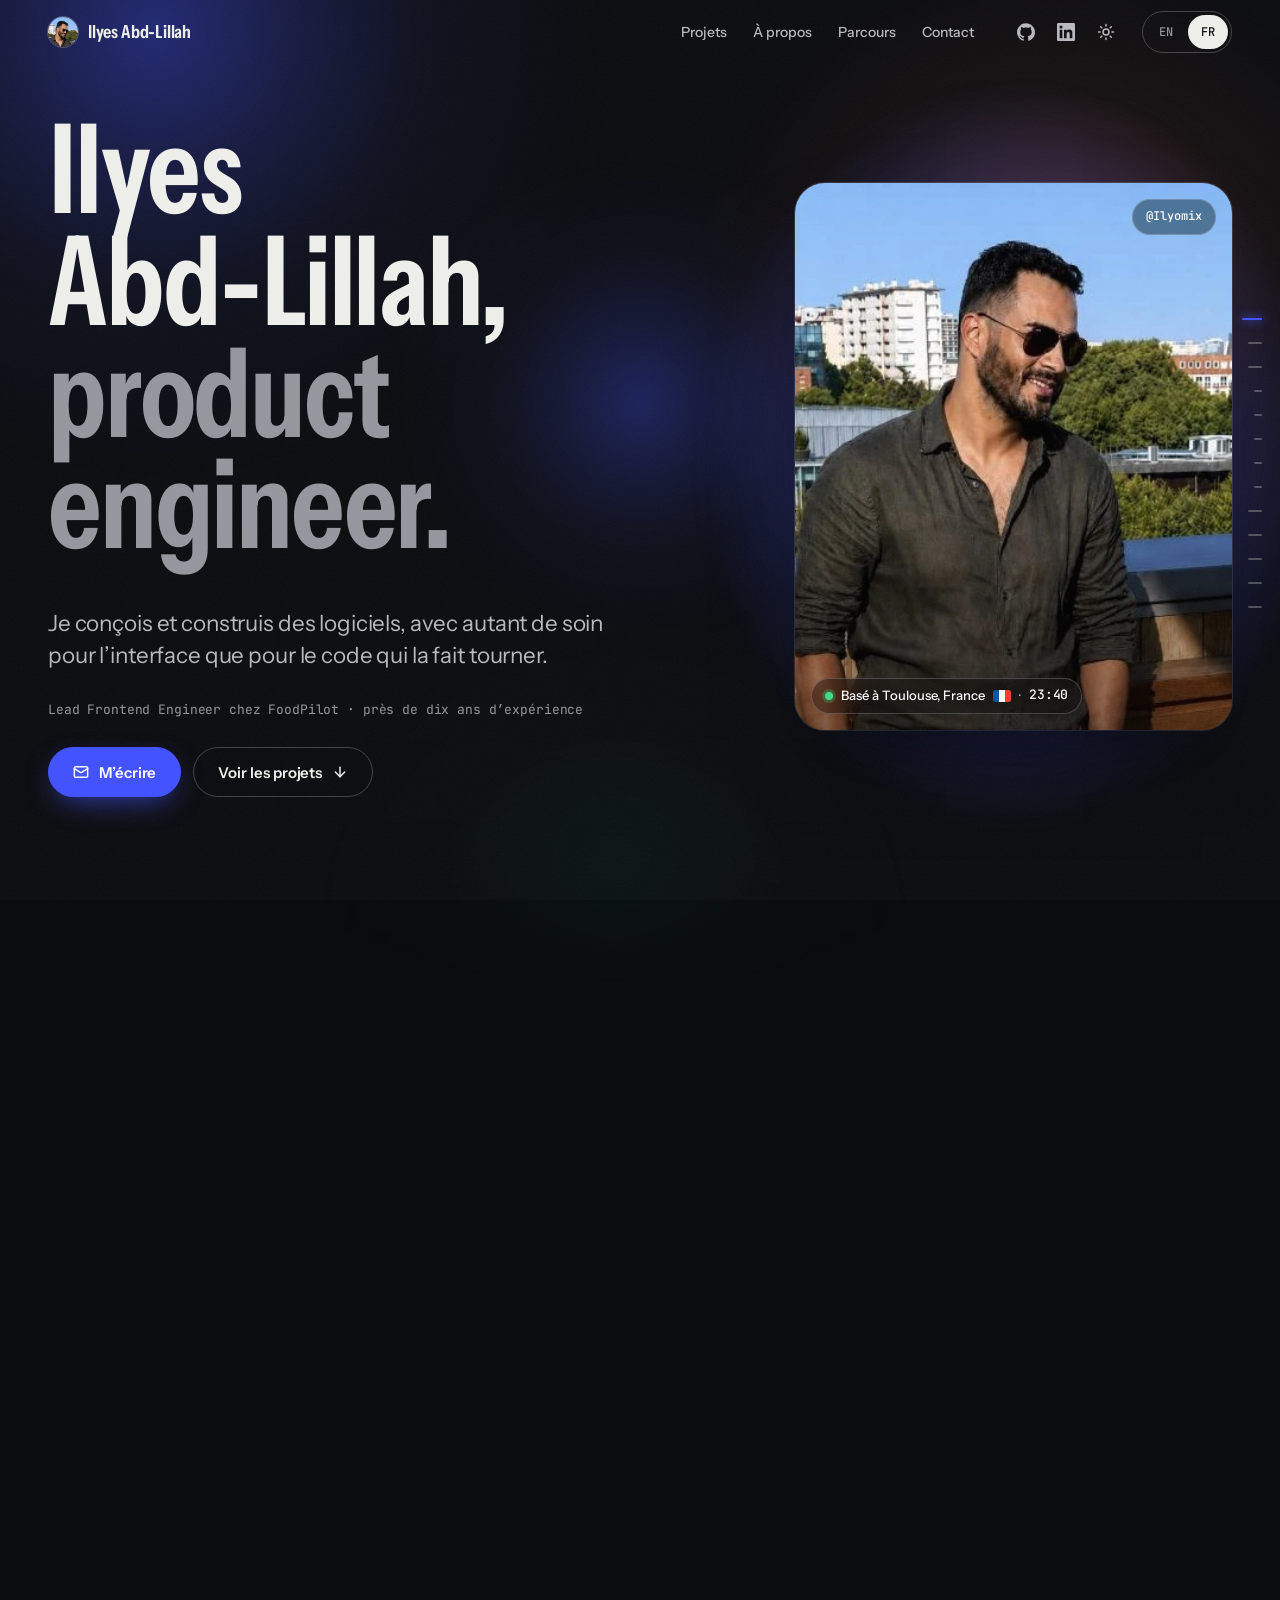
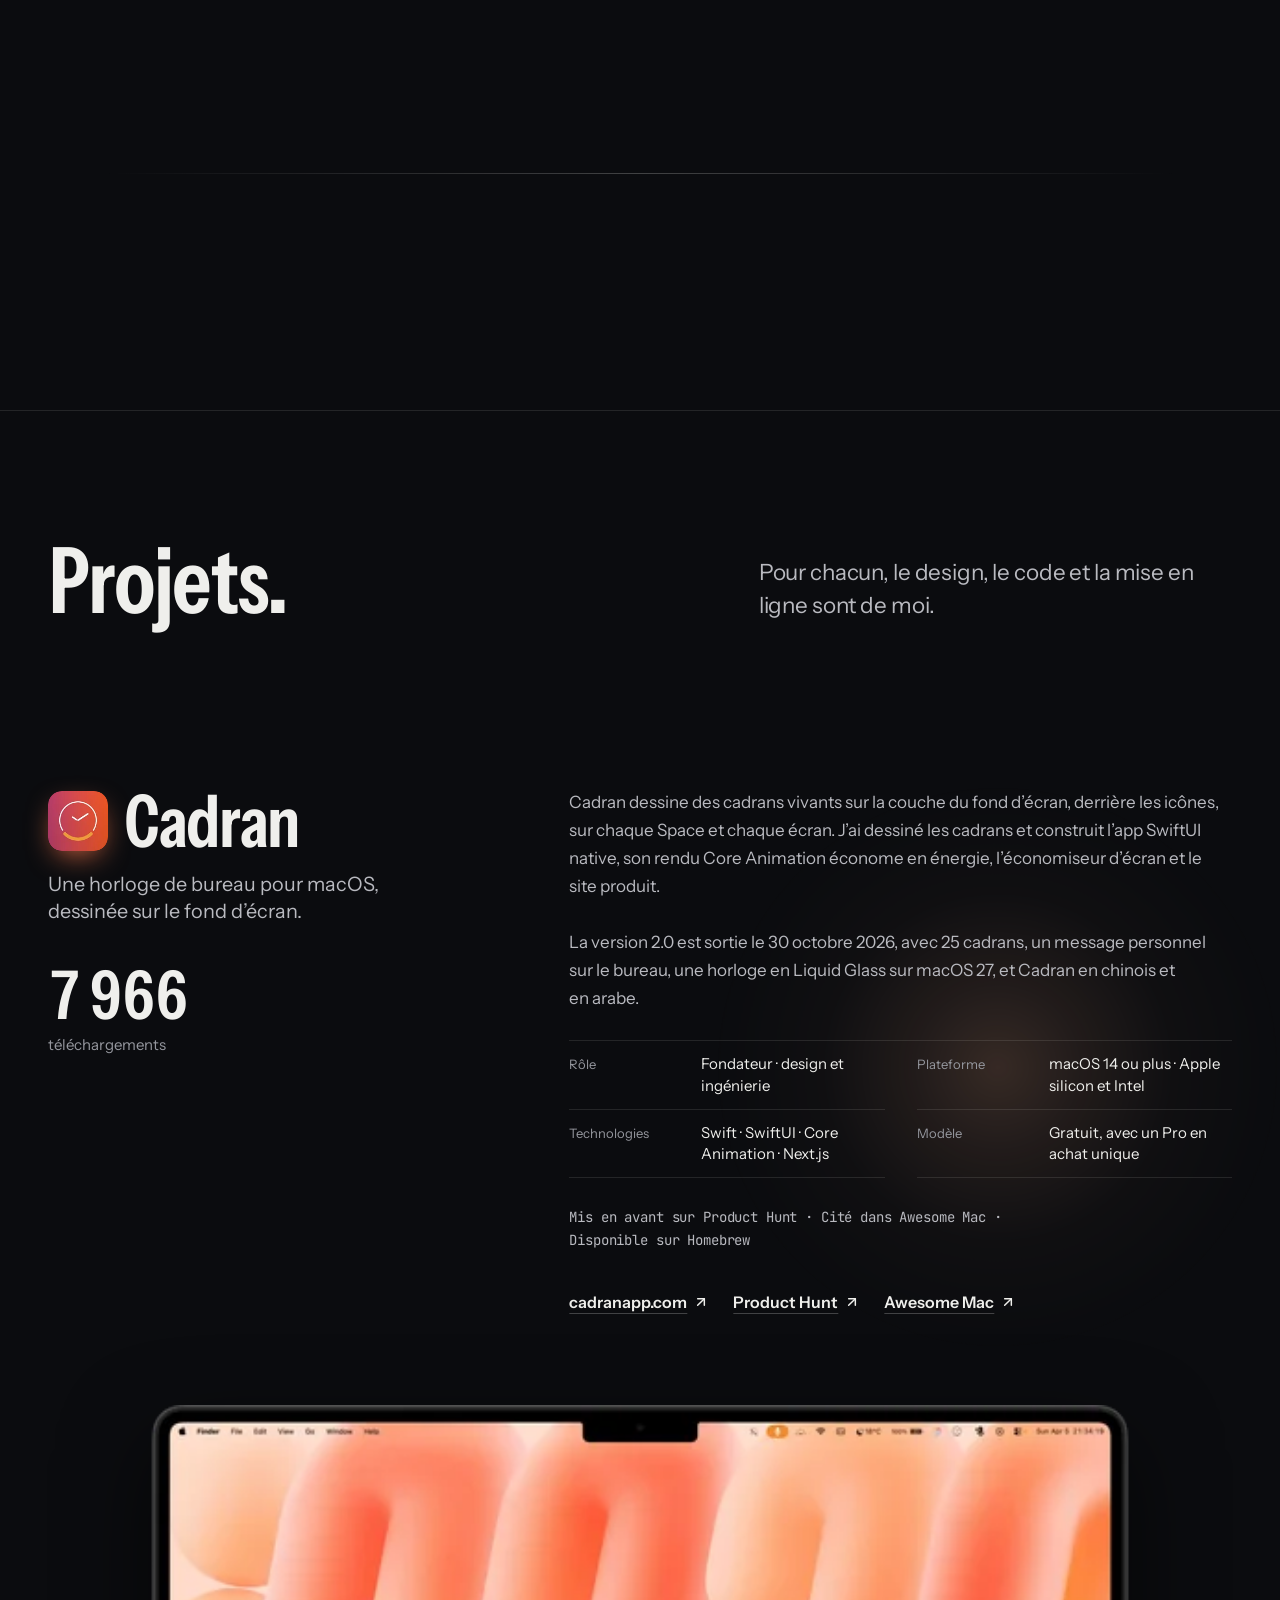
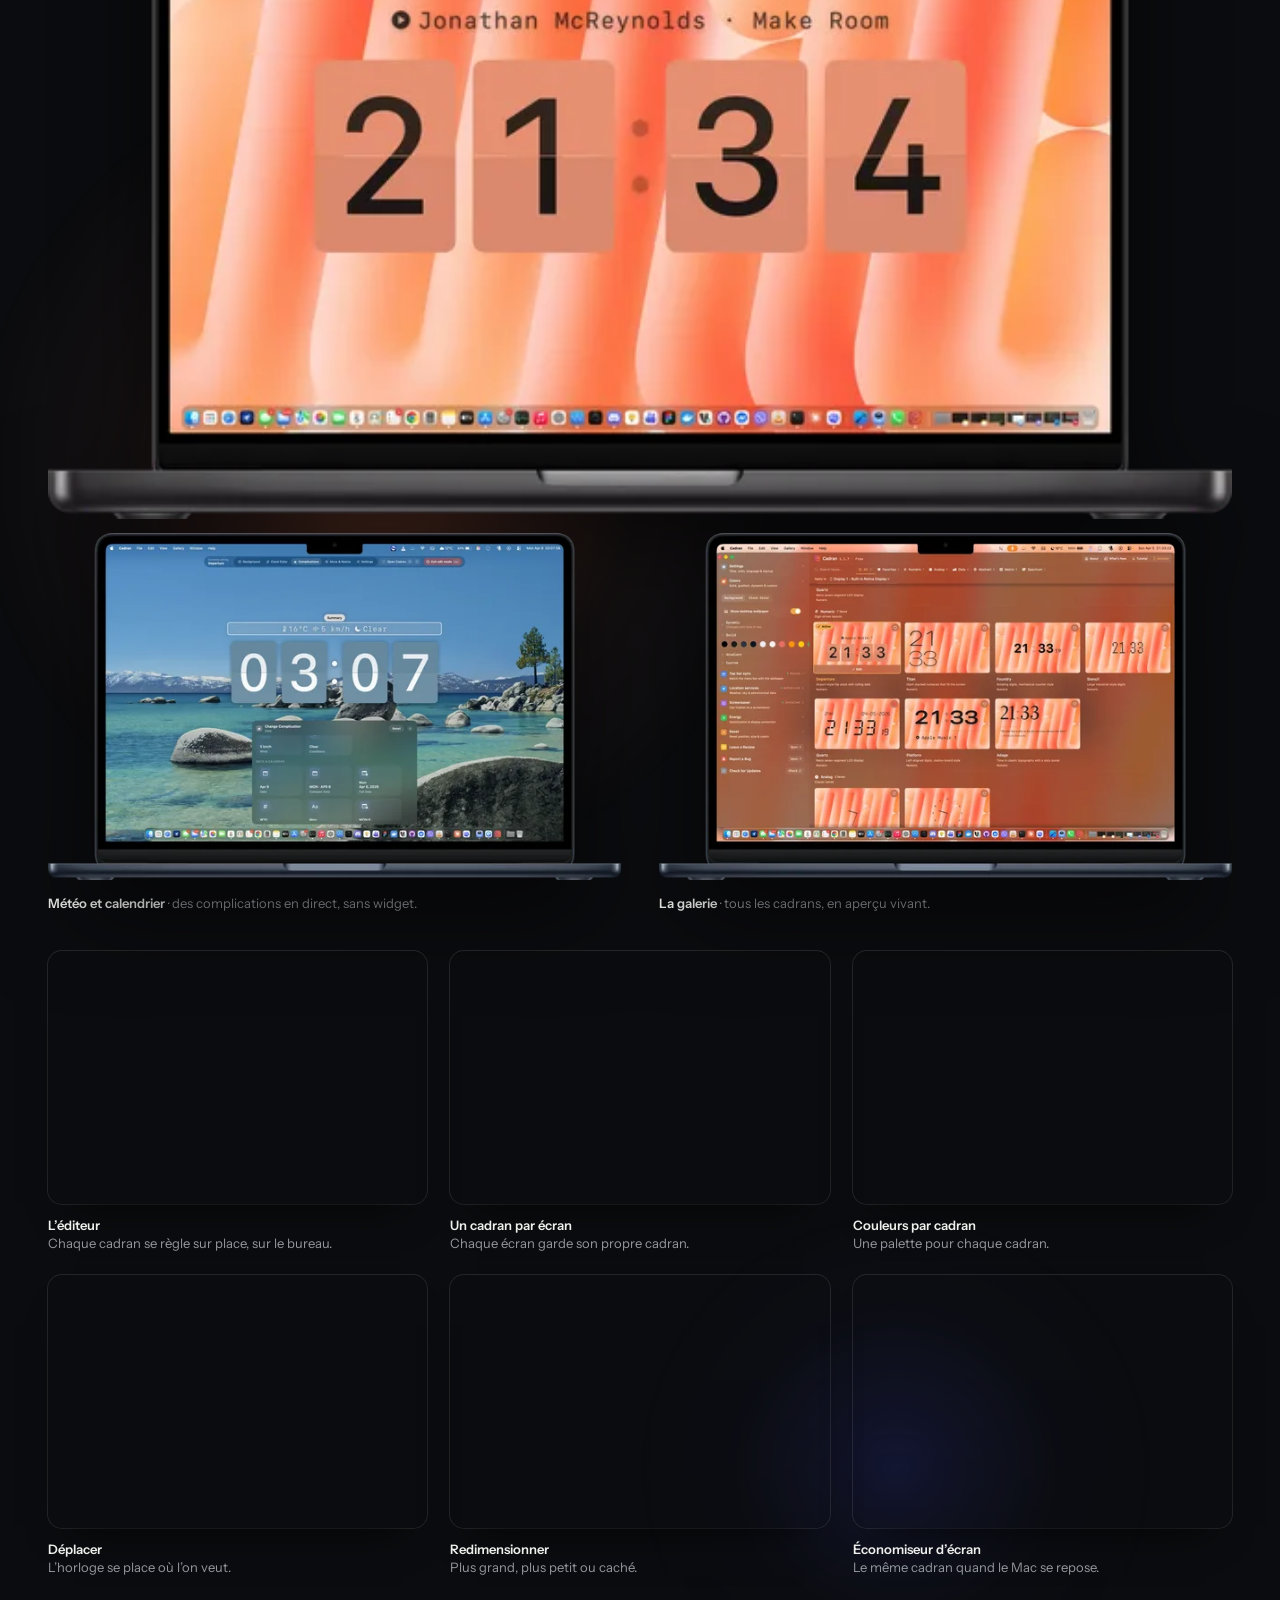
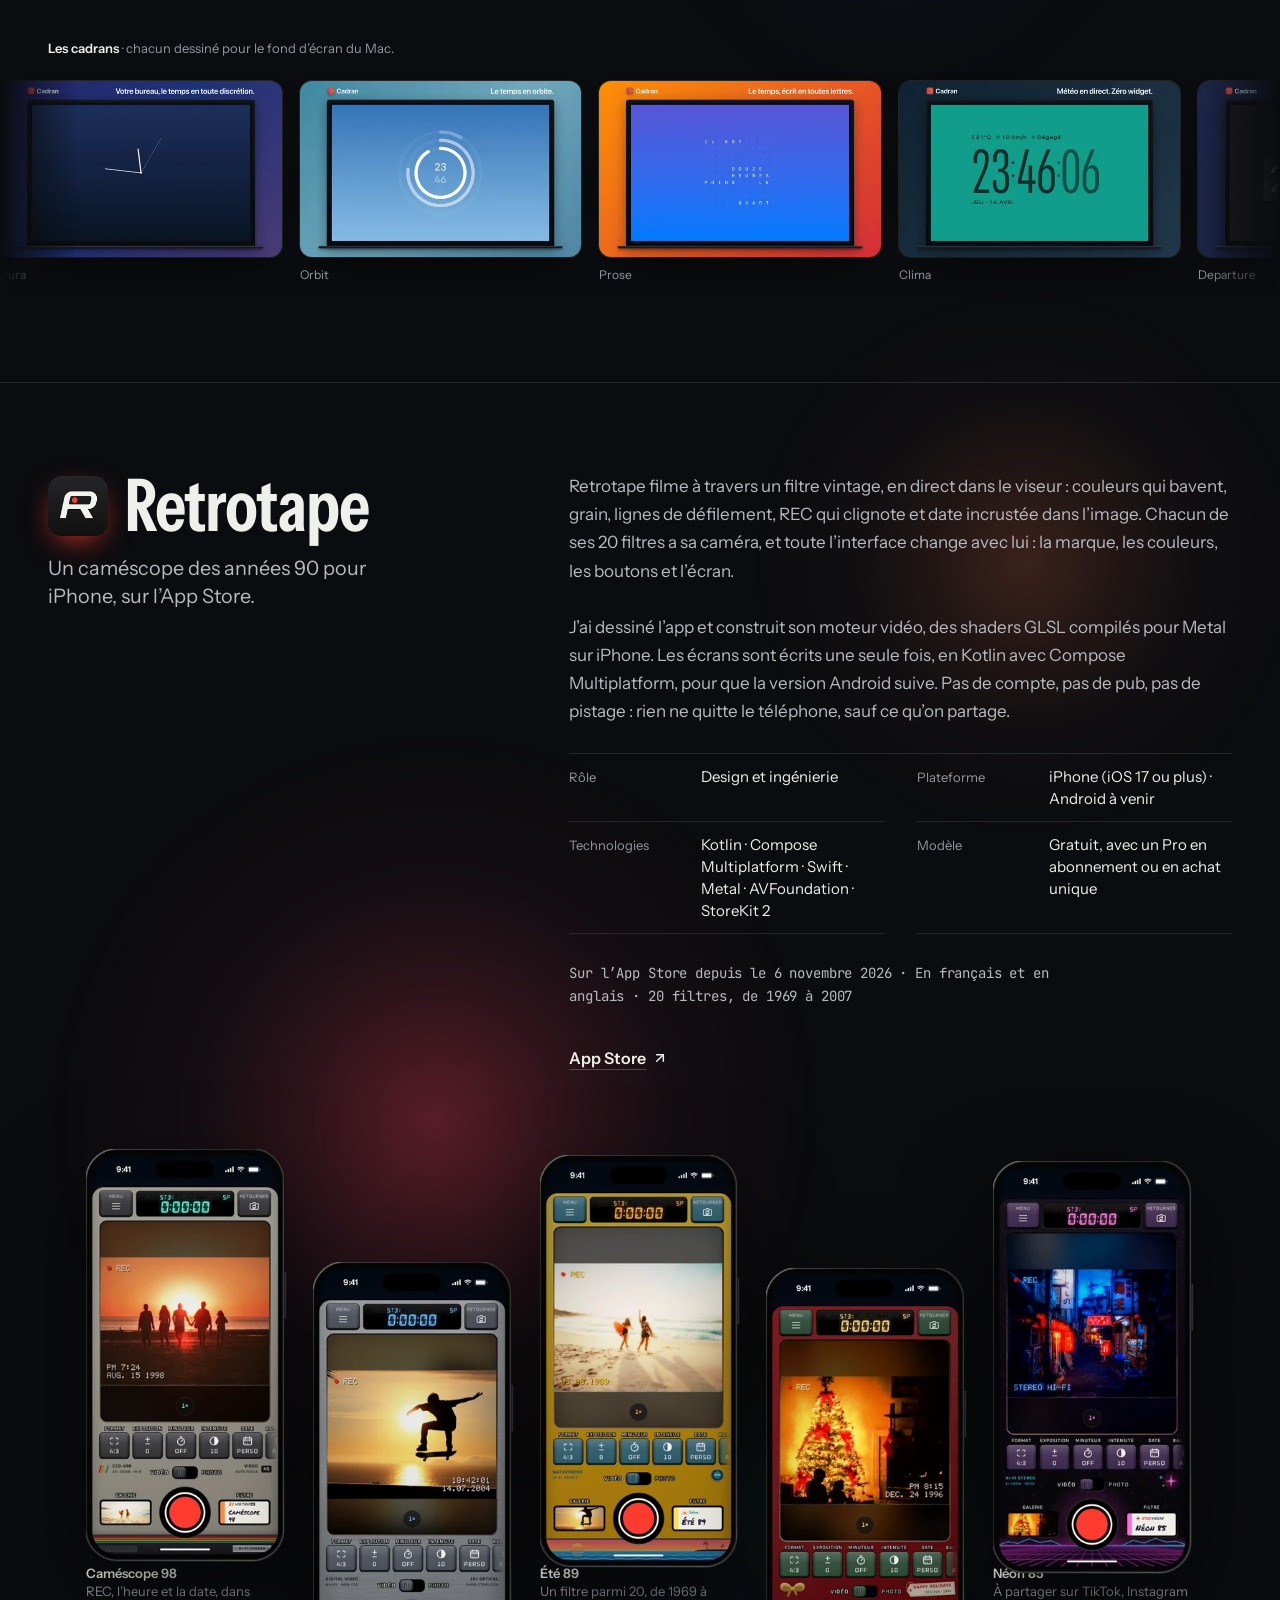
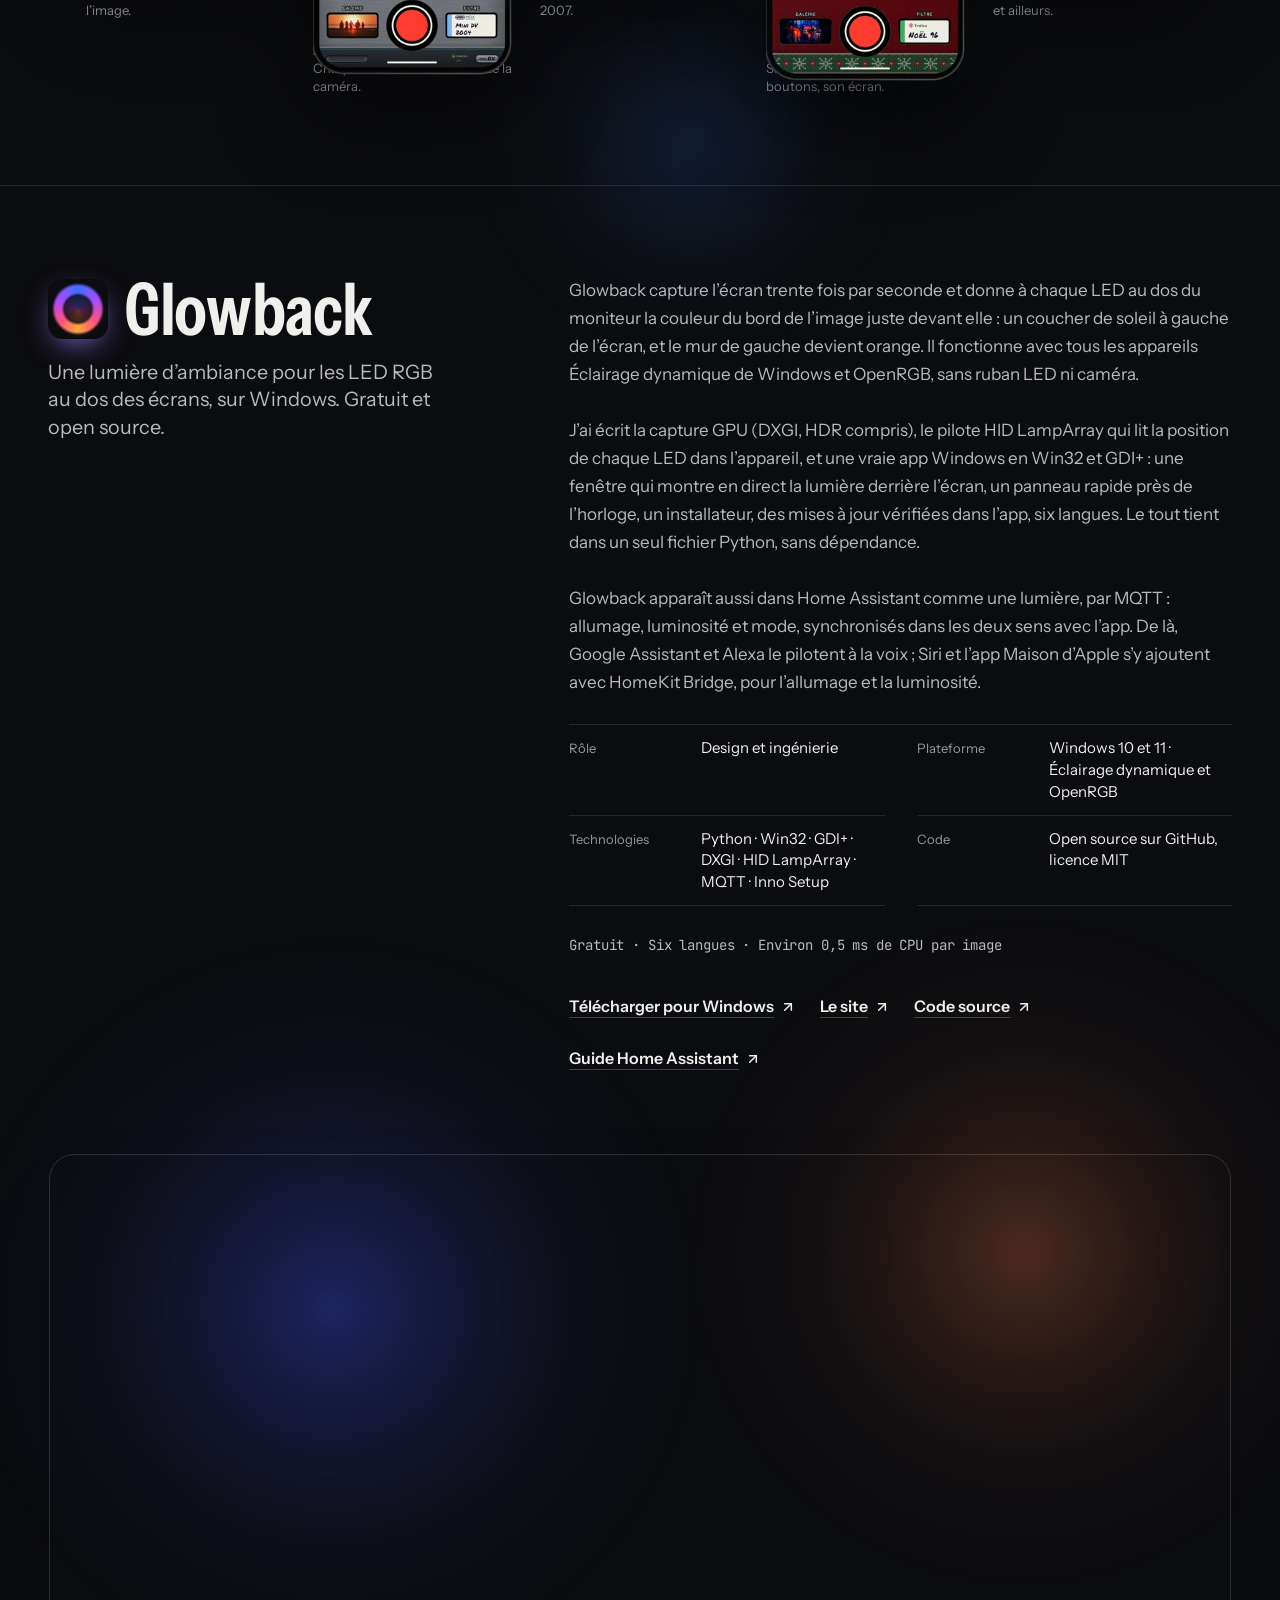
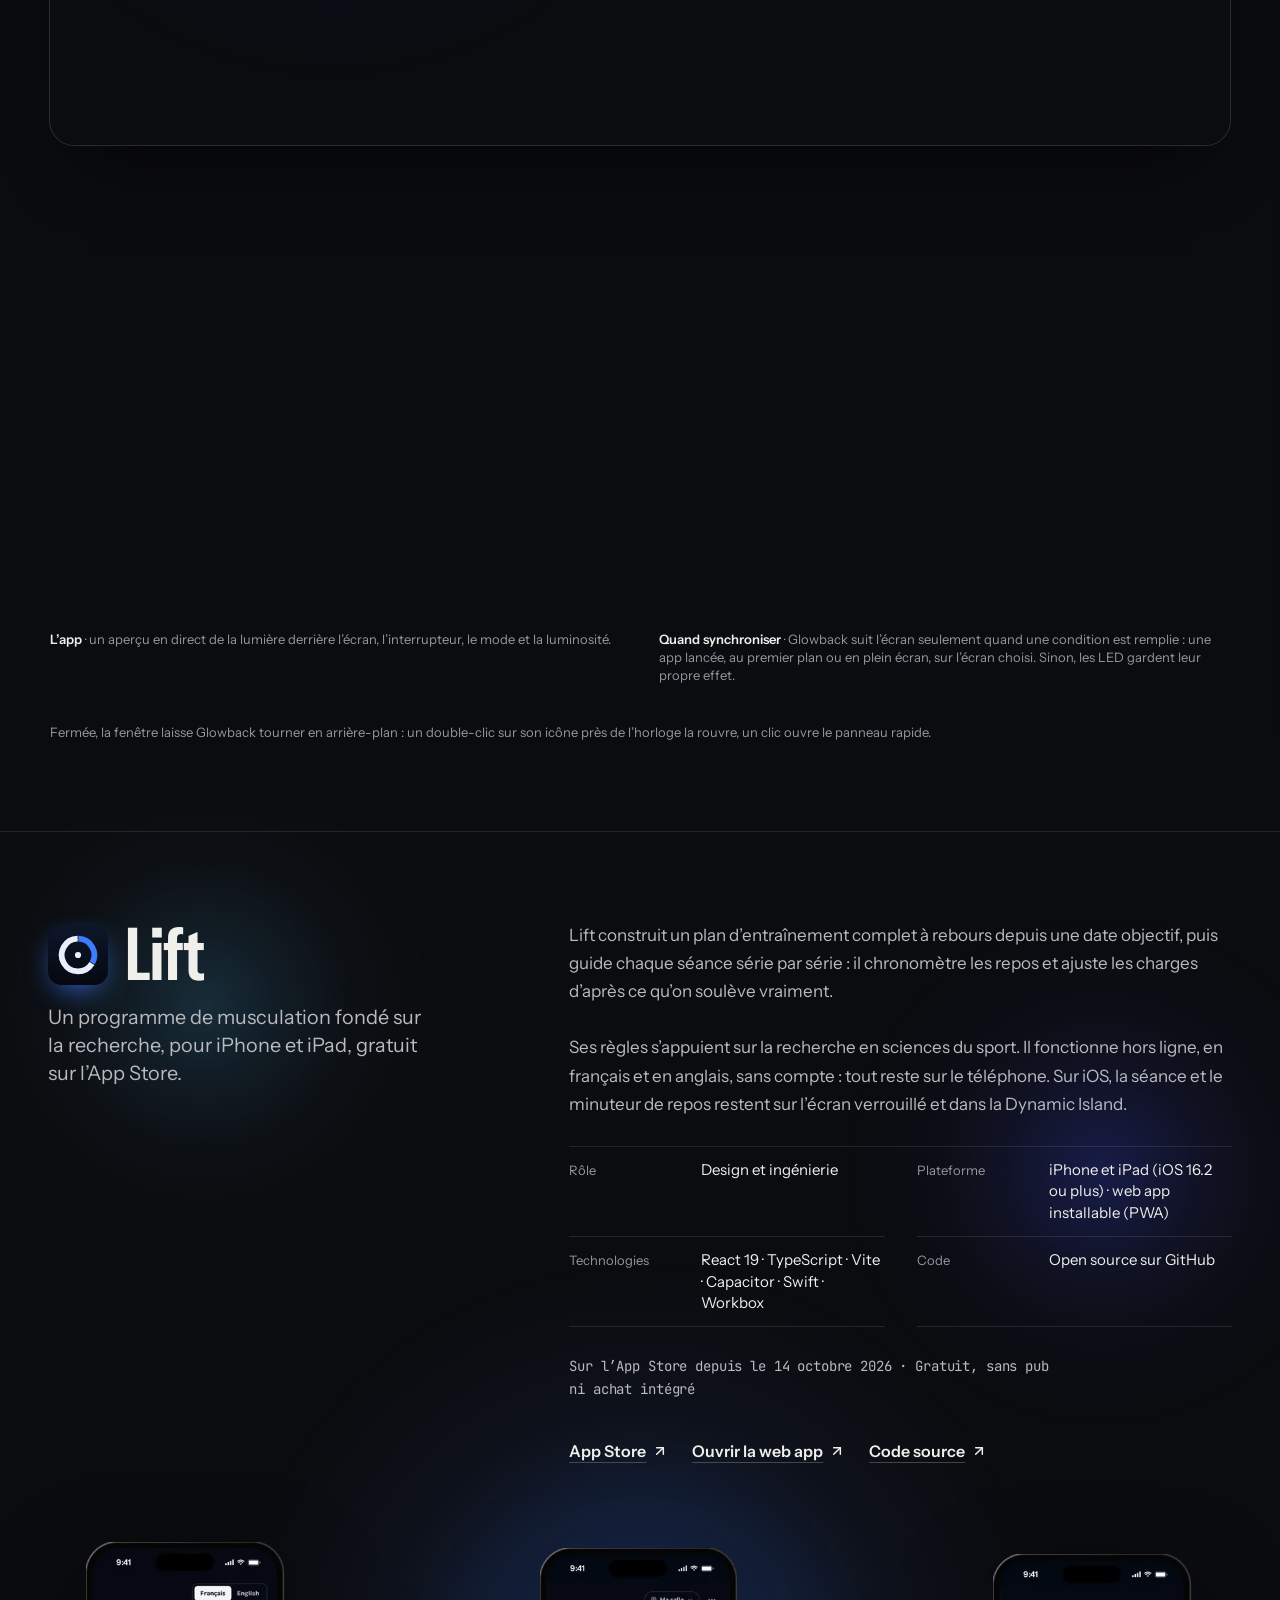
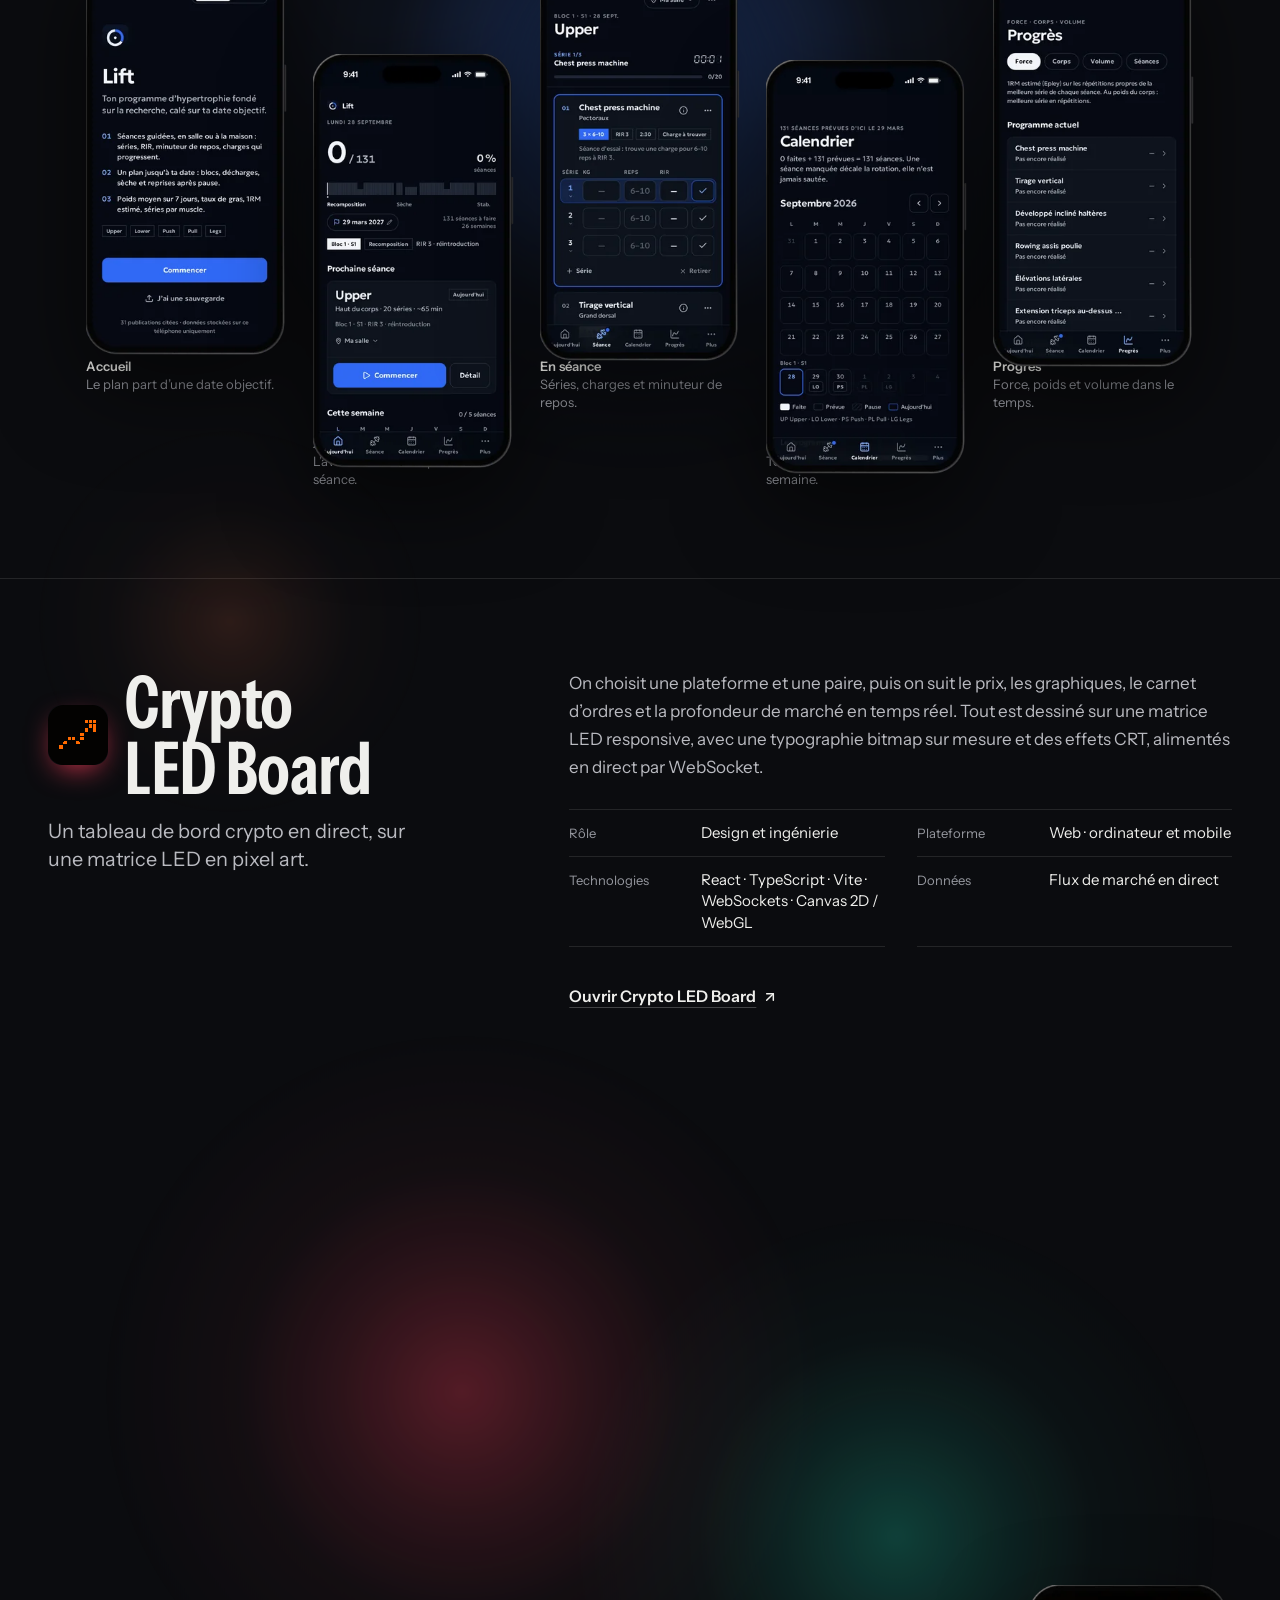
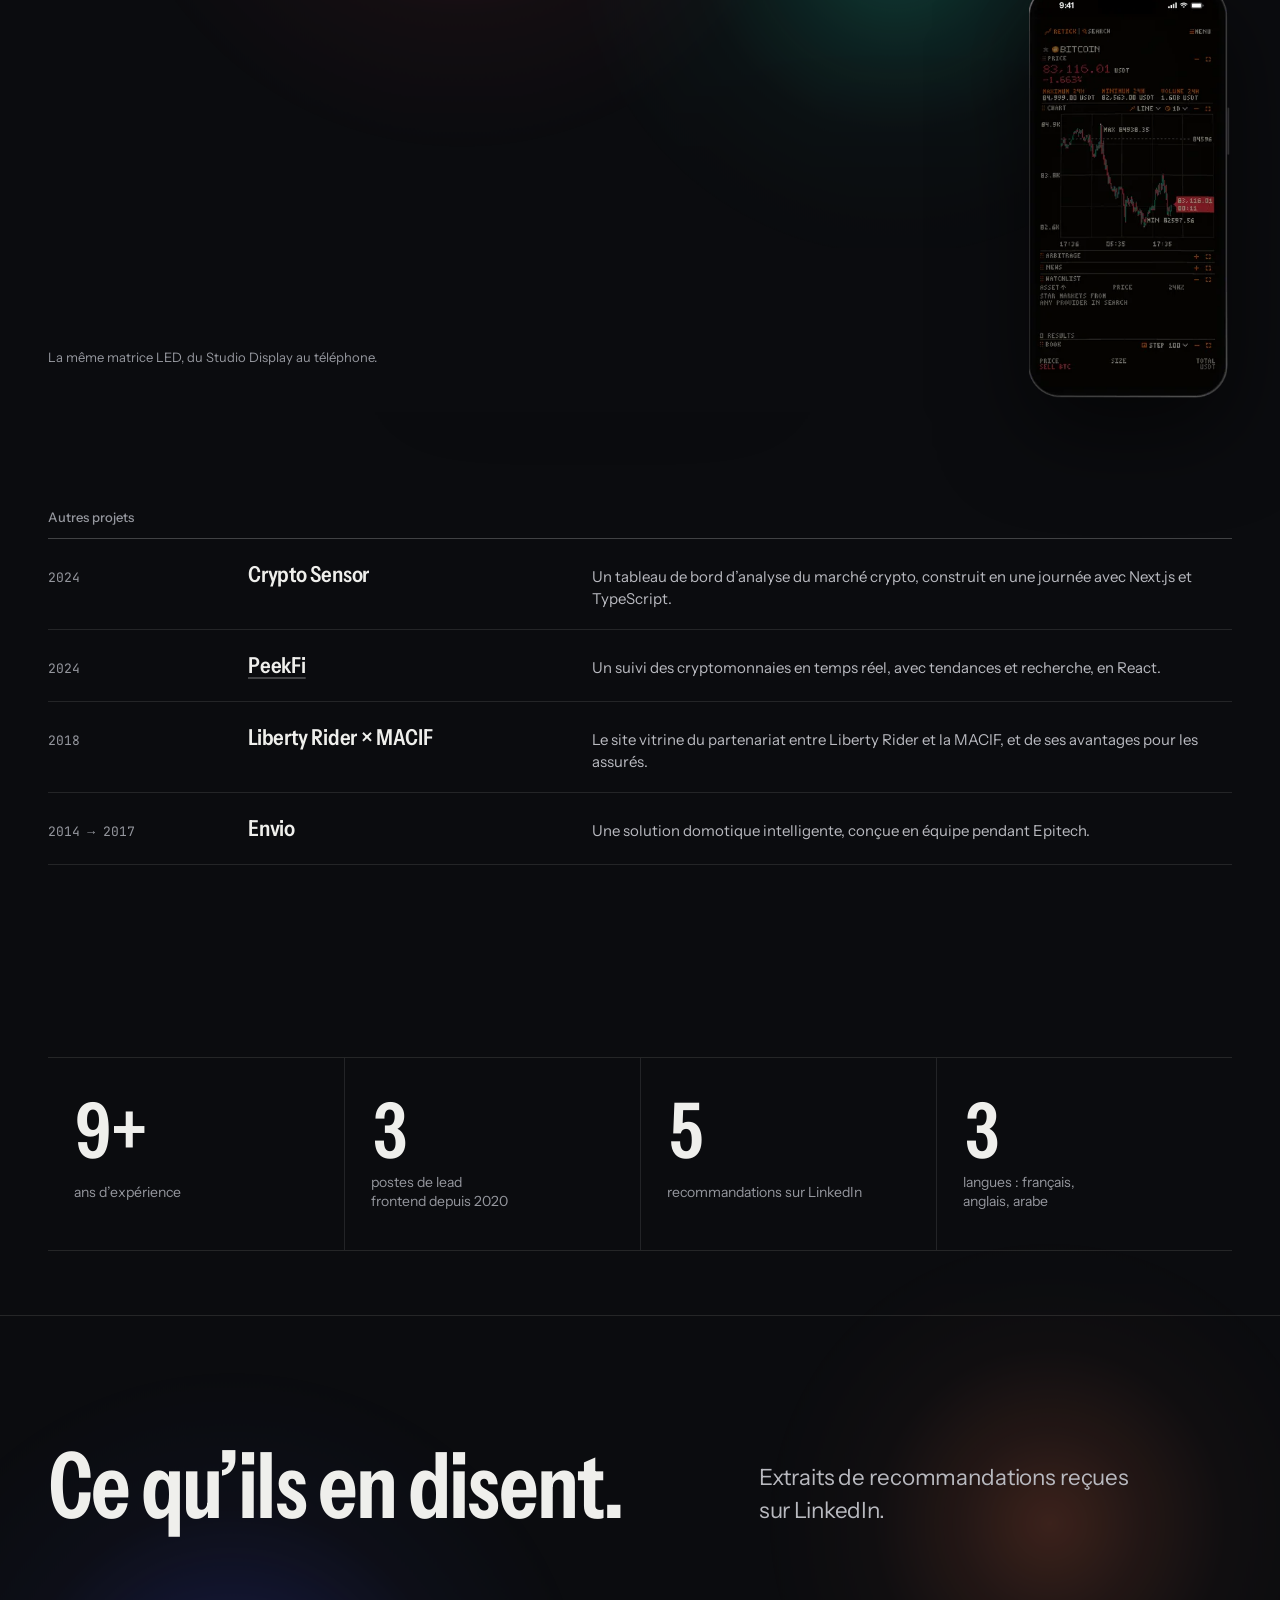
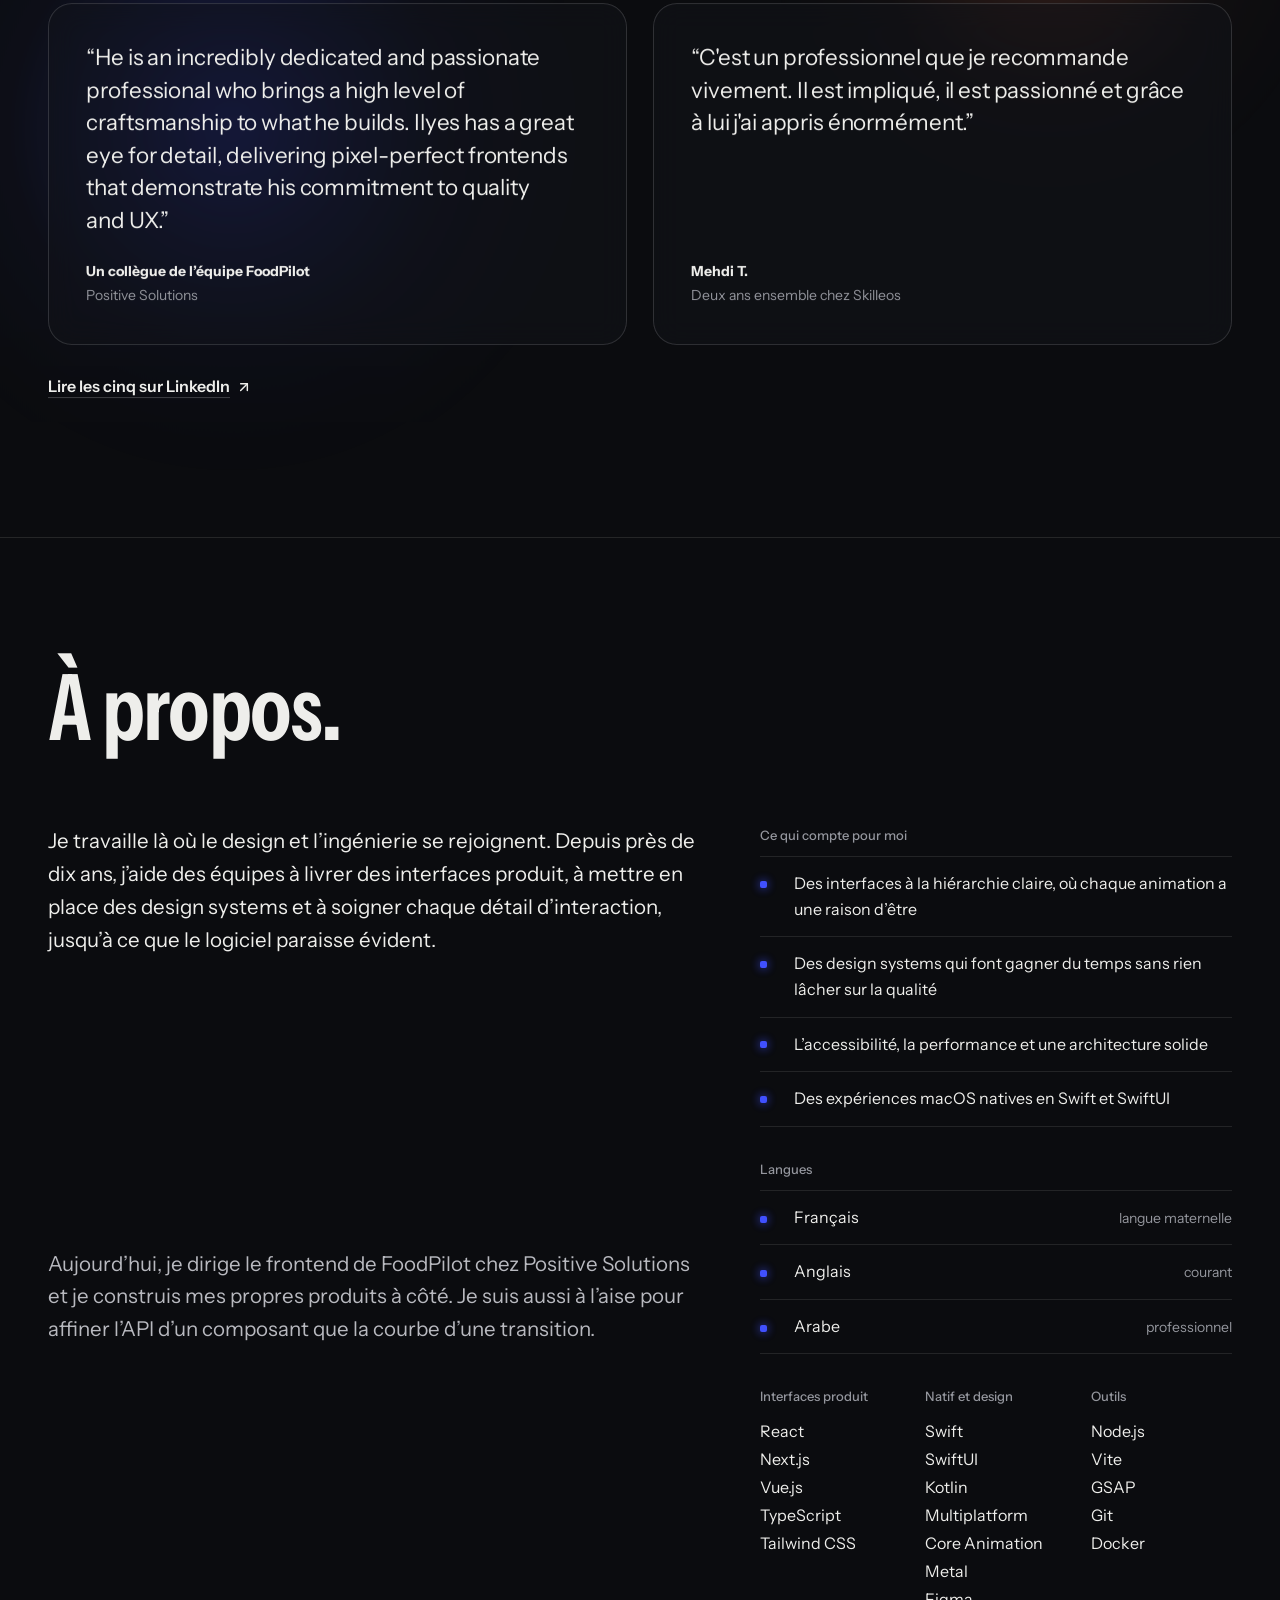
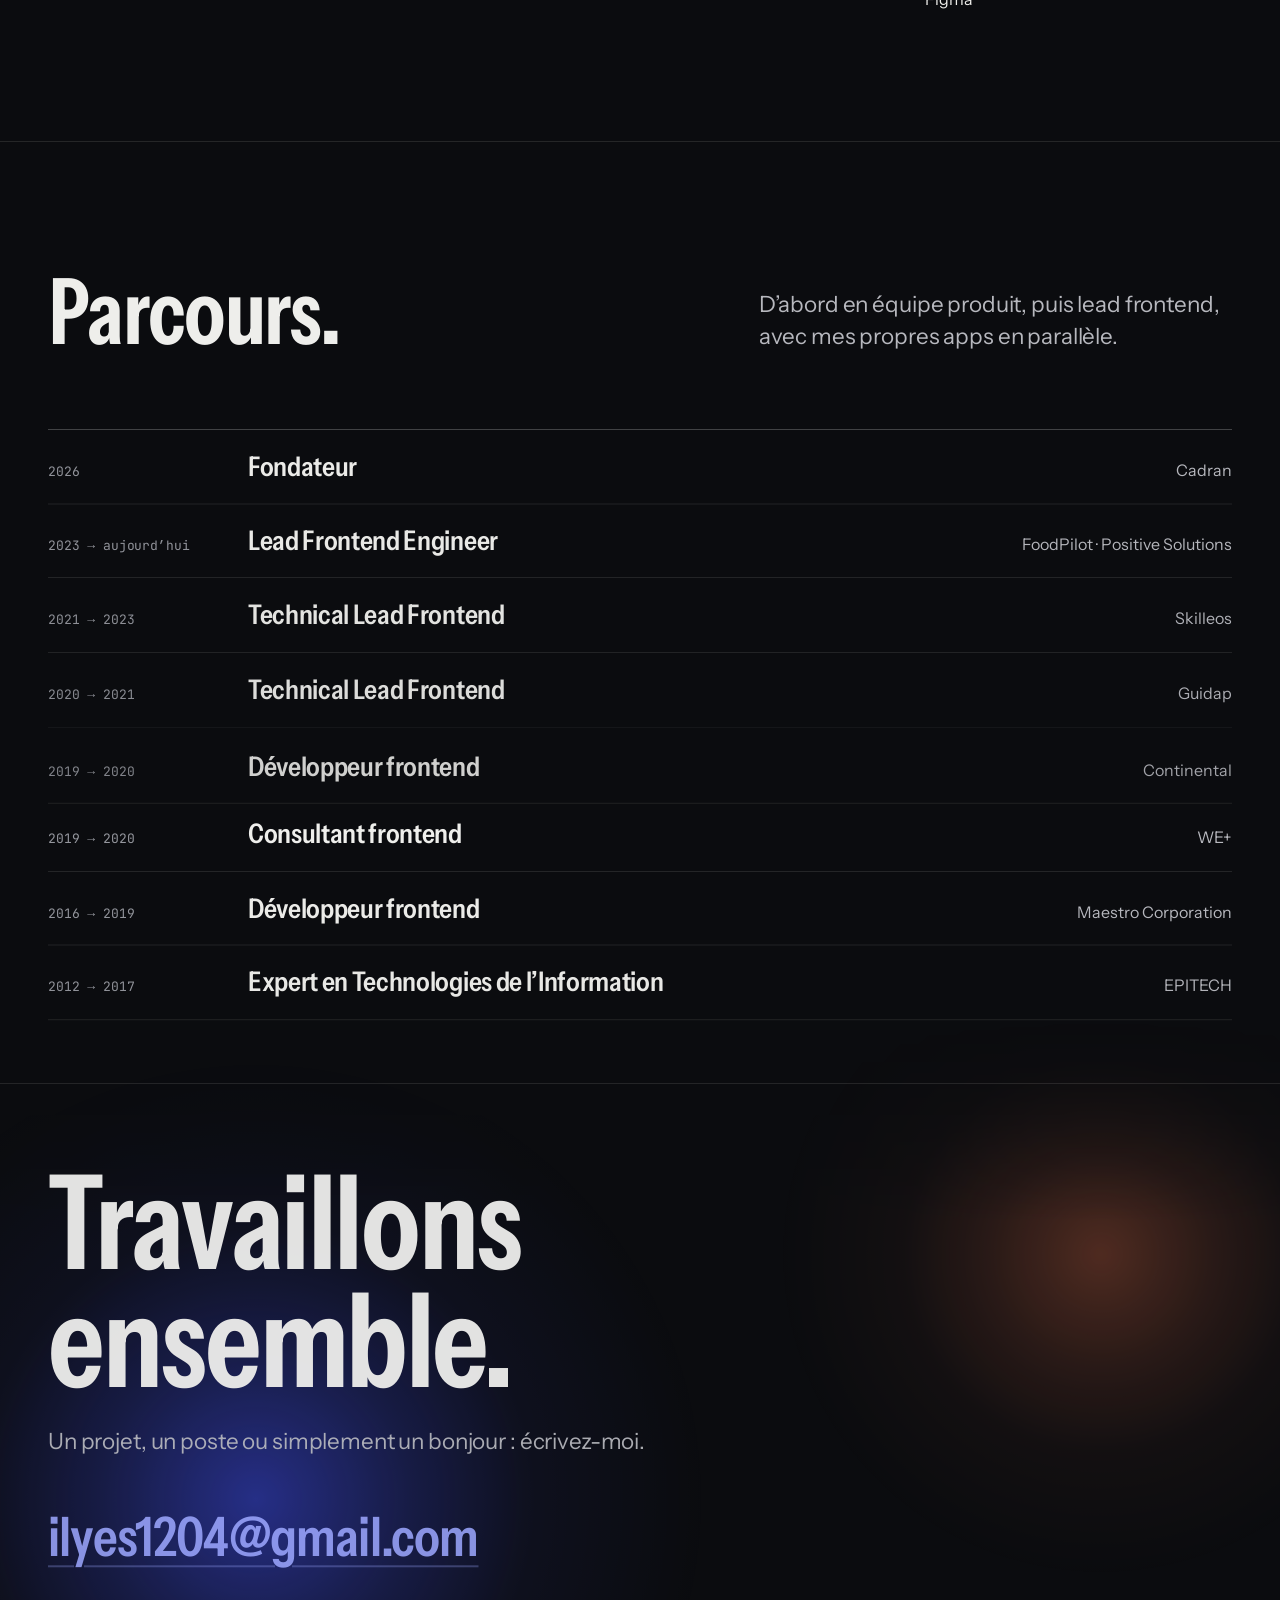
==== commit 83eb5790: "feat(site): Product Engineer as the role, React and Swift as the stack The title, the description, t" ====
--- a/fr/index.html
+++ b/fr/index.html
@@ -3,8 +3,8 @@
 <head>
 <meta charset="utf-8">
 <meta name="viewport" content="width=device-width, initial-scale=1, viewport-fit=cover">
-<title>Ilyes Abd-Lillah · Lead développeur front-end React à Toulouse</title>
-<meta name="description" content="Lead développeur front-end et design engineer à Toulouse : près de dix ans d’interfaces produit en React et TypeScript, et des apps macOS en SwiftUI.">
+<title>Ilyes Abd-Lillah · Product Engineer à Toulouse</title>
+<meta name="description" content="Product engineer à Toulouse : près de dix ans à concevoir et livrer des produits, du web en React et TypeScript aux apps Mac et iPhone en Swift.">
 <meta name="author" content="Ilyes Abd-Lillah">
 <meta name="robots" content="index, follow, max-image-preview:large, max-snippet:-1, max-video-preview:-1">
 <link rel="canonical" href="https://ilyomix.github.io/fr/">
@@ -17,8 +17,8 @@
 
 <meta property="og:type" content="profile">
 <meta property="og:site_name" content="Ilyes Abd-Lillah">
-<meta property="og:title" content="Ilyes Abd-Lillah · Développeur front-end &amp; design engineer">
-<meta property="og:description" content="Développeur front-end et design engineer basé à Toulouse, Lead Frontend Engineer chez FoodPilot après près de dix ans à construire des interfaces produit. Apps créées : Cadran (7 000+ téléchargements), Retrotape, Glowback, Lift et Crypto LED Board.">
+<meta property="og:title" content="Ilyes Abd-Lillah · Product Engineer">
+<meta property="og:description" content="Product engineer basé à Toulouse, Lead Frontend Engineer chez FoodPilot, près de dix ans d’expérience. Produits conçus et lancés : Cadran (7 000+ téléchargements), Retrotape, Glowback, Lift et Crypto LED Board.">
 <meta property="og:url" content="https://ilyomix.github.io/fr/">
 <meta property="og:locale" content="fr_FR">
 <meta property="og:locale:alternate" content="en_US">
@@ -27,15 +27,15 @@
 <meta property="og:image:type" content="image/jpeg">
 <meta property="og:image:width" content="1200">
 <meta property="og:image:height" content="630">
-<meta property="og:image:alt" content="Portrait d’Ilyes Abd-Lillah, software &amp; design engineer basé à Toulouse, Lead Frontend Engineer chez FoodPilot, avec ses apps Cadran, Retrotape, Glowback, Lift et Crypto LED Board.">
+<meta property="og:image:alt" content="Portrait d’Ilyes Abd-Lillah, product engineer basé à Toulouse, Lead Frontend Engineer chez FoodPilot, avec ses apps Cadran, Retrotape, Glowback, Lift et Crypto LED Board.">
 <meta property="profile:first_name" content="Ilyes">
 <meta property="profile:last_name" content="Abd-Lillah">
 <meta property="profile:username" content="Ilyomix">
 <meta name="twitter:card" content="summary_large_image">
-<meta name="twitter:title" content="Ilyes Abd-Lillah · Développeur front-end &amp; design engineer">
-<meta name="twitter:description" content="Développeur front-end et design engineer basé à Toulouse, Lead Frontend Engineer chez FoodPilot après près de dix ans à construire des interfaces produit. Apps créées : Cadran (7 000+ téléchargements), Retrotape, Glowback, Lift et Crypto LED Board.">
+<meta name="twitter:title" content="Ilyes Abd-Lillah · Product Engineer">
+<meta name="twitter:description" content="Product engineer basé à Toulouse, Lead Frontend Engineer chez FoodPilot, près de dix ans d’expérience. Produits conçus et lancés : Cadran (7 000+ téléchargements), Retrotape, Glowback, Lift et Crypto LED Board.">
 <meta name="twitter:image" content="https://ilyomix.github.io/assets/og/og-fr.jpg">
-<meta name="twitter:image:alt" content="Portrait d’Ilyes Abd-Lillah, software &amp; design engineer basé à Toulouse, Lead Frontend Engineer chez FoodPilot, avec ses apps Cadran, Retrotape, Glowback, Lift et Crypto LED Board.">
+<meta name="twitter:image:alt" content="Portrait d’Ilyes Abd-Lillah, product engineer basé à Toulouse, Lead Frontend Engineer chez FoodPilot, avec ses apps Cadran, Retrotape, Glowback, Lift et Crypto LED Board.">
 
 <link rel="icon" href="/favicon.ico" sizes="32x32">
 <link rel="icon" href="/assets/icons/icon.svg" type="image/svg+xml">
@@ -48,7 +48,7 @@
 <link rel="me" href="https://www.linkedin.com/in/ilyes-abd-lillah">
 <style>@font-face{font-family:"Instrument Sans";src:url("/assets/fonts/instrument-sans.woff2") format("woff2-variations"),url("/assets/fonts/instrument-sans.woff2") format("woff2");font-weight:400 700;font-stretch:75% 100%;font-style:normal;font-display:swap}@font-face{font-family:"JetBrains Mono";src:url("/assets/fonts/jetbrains-mono.woff2") format("woff2");font-weight:400 600;font-style:normal;font-display:swap}:root{color-scheme:dark;--paper:#0b0c0f;--paper-tint:rgba(11,12,15,0.14);--paper-2:#14151a;--paper-3:#1d1f25;--ink:#efefec;--ink-2:#b9bac0;--ink-3:#95979e;--rule:rgb(239 239 236 / 0.11);--rule-strong:rgb(239 239 236 / 0.24);--cobalt:#4151ff;--cobalt-hover:#5664ff;--on-cobalt:#ffffff;--cobalt-ink:#9da8ff;--glass:rgb(20 21 26 / 0.58);--glass-rim:rgb(255 255 255 / 0.14);--device-shadow:drop-shadow(0 34px 44px rgb(0 0 0 / 0.55));--contact:rgb(0 0 0 / 0.75);--screen-off:#030305;--l-cobalt:#4151ff;--l-coral:#ff7a4d;--l-peach:#ffb38a;--l-blue:#3d7bff;--l-sky:#4fc3ff;--l-red:#ff3f5c;--l-teal:#19d3b0;--light-o:1;--blend:screen;--font-sans:"Instrument Sans",-apple-system,BlinkMacSystemFont,"Helvetica Neue",Arial,sans-serif;--font-mono:"JetBrains Mono",ui-monospace,"SF Mono",Menlo,monospace;--gutter:clamp(20px,4vw,48px);--max:1360px;--section-y:clamp(80px,10vw,160px);--ease-out:cubic-bezier(0.16,1,0.3,1);--header-h:64px}:root[data-theme="light"]{color-scheme:light;--paper:#f3f2ee;--paper-tint:rgba(243,242,238,0.14);--paper-2:#e9e8e2;--paper-3:#dedcd5;--ink:#121316;--ink-2:#43454b;--ink-3:#5f6168;--rule:rgb(18 19 22 / 0.12);--rule-strong:rgb(18 19 22 / 0.26);--cobalt:#2b3ff0;--cobalt-hover:#1f32d6;--cobalt-ink:#2536d9;--glass:rgb(250 250 247 / 0.62);--glass-rim:rgb(255 255 255 / 0.7);--device-shadow:drop-shadow(0 28px 30px rgb(18 19 22 / 0.2));--contact:rgb(18 19 22 / 0.28);--light-o:0.42;--blend:normal}*,*::before,*::after{box-sizing:border-box}html{-webkit-text-size-adjust:100%;text-size-adjust:100%;scroll-padding-top:calc(var(--header-h) + 16px);overflow-x:clip}body{margin:0;background:var(--paper);color:var(--ink);font:400 1rem/1.6 var(--font-sans);font-stretch:100%;-webkit-font-smoothing:antialiased;-moz-osx-font-smoothing:grayscale;text-rendering:optimizeLegibility;overflow-x:clip;transition:background-color 300ms linear,color 300ms linear}body::after{content:"";position:fixed;inset:0;z-index:90;pointer-events:none;opacity:0.05;background-image:url("data:image/svg+xml,%3Csvg xmlns='http://www.w3.org/2000/svg' width='160' height='160'%3E%3Cfilter id='n'%3E%3CfeTurbulence type='fractalNoise' baseFrequency='.85' numOctaves='3' stitchTiles='stitch'/%3E%3CfeColorMatrix values='0 0 0 0 .5 0 0 0 0 .5 0 0 0 0 .5 0 0 0 1 0'/%3E%3C/filter%3E%3Crect width='100%25' height='100%25' filter='url(%23n)'/%3E%3C/svg%3E")}[data-theme="light"] body::after{opacity:0.035}img{display:block;max-width:100%;height:auto}a{color:inherit}h1,h2,h3,p,dl,dd,ul,ol,figure{margin:0}ul,ol{padding:0;list-style:none}::selection{background:var(--cobalt);color:var(--on-cobalt)}:focus-visible{outline:2px solid var(--cobalt);outline-offset:3px;border-radius:4px}:focus:not(:focus-visible){outline:none}main,.site-header{overflow-x:clip}.skip{position:absolute;left:var(--gutter);top:8px;z-index:60;padding:10px 16px;background:var(--ink);color:var(--paper);font-weight:600;text-decoration:none;border-radius:999px}.skip:not(:focus){width:1px;height:1px;padding:0;overflow:hidden;clip-path:inset(50%);white-space:nowrap}.wrap{position:relative;width:100%;max-width:calc(var(--max) + 2 * var(--gutter));margin:0 auto;padding:0 var(--gutter)}.mono{font-family:var(--font-mono);font-variant-numeric:tabular-nums;letter-spacing:-0.01em}.sr-only{position:absolute;width:1px;height:1px;overflow:hidden;clip:rect(0 0 0 0);white-space:nowrap}.lights{position:absolute;inset:-12% 0;z-index:-1;pointer-events:none;overflow:hidden;-webkit-mask-image:linear-gradient(180deg,transparent 0%,#000 22%,#000 78%,transparent 100%);mask-image:linear-gradient(180deg,transparent 0%,#000 22%,#000 78%,transparent 100%)}.hero-lights{inset:-30% 0 -12% 0;-webkit-mask-image:linear-gradient(180deg,#000 0%,#000 72%,transparent 100%);mask-image:linear-gradient(180deg,#000 0%,#000 72%,transparent 100%)}.contact-lights{inset:-10% 0 0 0;-webkit-mask-image:linear-gradient(180deg,transparent 0%,#000 26%,#000 100%);mask-image:linear-gradient(180deg,transparent 0%,#000 26%,#000 100%)}.lights i{position:absolute;left:var(--x);top:var(--y);width:var(--s,60vmax);aspect-ratio:1;border-radius:50%;translate:-50% -50%;background:radial-gradient(closest-side,var(--c) 0%,color-mix(in srgb,var(--c) 46%,transparent) 34%,color-mix(in srgb,var(--c) 12%,transparent) 62%,transparent 100%);opacity:calc(var(--o,0.5) * var(--light-o));mix-blend-mode:var(--blend);will-change:transform}.section-lit{position:relative;isolation:isolate}.display{font-stretch:75%;font-weight:640;letter-spacing:-0.018em;line-height:0.9;text-wrap:balance}.h-section{font-size:clamp(2.75rem,1.4rem + 5.4vw,6.5rem)}.h-project{font-size:clamp(2.5rem,1.5rem + 3.8vw,5rem);line-height:0.92}.lede{font-size:clamp(1.125rem,1rem + 0.5vw,1.4375rem);line-height:1.45;letter-spacing:-0.006em;color:var(--ink-2);text-wrap:pretty}.facts{font-size:0.8125rem;line-height:1.5;color:var(--ink-3)}.site-header{position:sticky;top:0;z-index:50;border-bottom:1px solid transparent;transition:border-color 200ms linear,background-color 200ms linear}.site-header.is-scrolled{border-bottom-color:var(--rule);background:color-mix(in srgb,var(--paper) 72%,transparent);-webkit-backdrop-filter:blur(18px) saturate(1.5);backdrop-filter:blur(18px) saturate(1.5)}@media (max-width:900px){.site-header,.site-header.is-scrolled{background-color:var(--paper);border-bottom-color:var(--rule);-webkit-backdrop-filter:none;backdrop-filter:none;transition:none}body::after{display:none}}.site-header .wrap{height:var(--header-h);display:flex;align-items:center;gap:20px}.wordmark{font-stretch:80%;font-weight:650;font-size:1.125rem;letter-spacing:-0.01em;text-decoration:none;white-space:nowrap;margin-right:auto;display:inline-flex;align-items:center;gap:10px;min-height:44px}.avatar{width:30px;height:30px;border-radius:50%;object-fit:cover;flex:none;box-shadow:0 0 0 1px var(--rule-strong)}.tools{display:inline-flex;align-items:center;gap:0;margin-right:-4px}.icon-btn{display:inline-flex;align-items:center;justify-content:center;width:40px;height:40px;border-radius:999px;color:var(--ink-2);transition:color 160ms linear,background-color 160ms linear}.icon-btn:hover{color:var(--ink);background:var(--paper-2)}.icon-btn svg{width:18px;height:18px}.nav{display:flex;align-items:center;gap:2px}.nav a{display:inline-flex;align-items:center;min-height:44px;padding:0 12px;font-size:0.875rem;font-weight:500;color:var(--ink-2);text-decoration:none;border-radius:999px;transition:color 160ms linear,background-color 160ms linear}.nav a:hover{color:var(--ink);background:var(--paper-2)}.header-place{display:grid;grid-template-columns:1fr;font-size:0.8125rem;font-weight:500;color:var(--ink-2);white-space:nowrap;transition:grid-template-columns 460ms var(--ease-out),margin-left 460ms var(--ease-out),opacity 260ms linear 160ms,visibility 0s linear 0s}.header-place-in{display:inline-flex;align-items:center;gap:8px;min-width:0;overflow:hidden}.header-place-in>svg:first-child{width:13px;height:13px;flex:none}.header-place .mono{color:var(--ink-3);font-size:0.75rem}.place-sep{color:var(--ink-3)}.js .header-place:not(.is-shown){grid-template-columns:0fr;margin-left:-20px;opacity:0;visibility:hidden;transition:grid-template-columns 460ms var(--ease-out),margin-left 460ms var(--ease-out),opacity 140ms linear,visibility 0s linear 460ms}@media (max-width:1279px){.place-lead{display:none}}.flag{width:18px;height:12px;border-radius:2.5px;flex:none;box-shadow:0 0 0 0.5px rgb(0 0 0 / 0.25)}.theme-toggle{display:none;align-items:center;justify-content:center;width:40px;height:40px;border:0;border-radius:999px;background:transparent;color:var(--ink-2);cursor:pointer;transition:color 160ms linear,background-color 160ms linear}.js .theme-toggle{display:inline-flex}.theme-toggle:hover{color:var(--ink);background:var(--paper-2)}.theme-toggle svg{width:18px;height:18px}.theme-toggle .i-moon{display:none}[data-theme="light"] .theme-toggle .i-moon{display:block}[data-theme="light"] .theme-toggle .i-sun{display:none}.lang-switch{display:inline-flex;padding:3px;gap:2px;border:1px solid var(--rule-strong);border-radius:999px}.lang-switch a{display:inline-flex;align-items:center;justify-content:center;min-width:40px;height:34px;padding:0 10px;border-radius:999px;font:500 0.75rem/1 var(--font-mono);letter-spacing:0.02em;color:var(--ink-3);text-decoration:none;transition:color 160ms linear,background-color 160ms linear}.lang-switch a:hover{color:var(--ink)}.lang-switch a[aria-current="page"]{background:var(--ink);color:var(--paper)}@media (max-width:900px){.nav,.header-place{display:none}}@media (max-width:520px){.site-header .wrap{gap:8px}.wordmark{gap:8px}.avatar{width:28px;height:28px}.icon-btn,.theme-toggle{width:36px}.lang-switch a{min-width:34px;padding:0 8px}}@media (max-width:380px){.wordmark{font-size:1.0625rem}}@media (max-width:350px){.js .theme-toggle{display:none}}.toc{--toc-accent:var(--cobalt);position:fixed;z-index:45}.toc-toggle{display:none}.toc-panel,.toc-list{position:relative}.toc ol{display:grid;gap:2px}.toc a{position:relative;display:flex;align-items:center;height:var(--row);text-decoration:none;font-weight:500;line-height:1;transition:color 160ms linear,background-color 200ms linear}.toc-label{overflow:hidden;white-space:nowrap}.toc-dot{position:absolute;top:0;background:var(--toc-accent);box-shadow:0 0 10px 1px color-mix(in srgb,var(--toc-accent) 70%,transparent);opacity:0;translate:0 var(--dot-y,0px);transition:translate 420ms var(--ease-out),background-color 300ms linear,box-shadow 300ms linear,opacity 200ms linear;pointer-events:none}.toc.is-ready .toc-dot{opacity:1}@media (min-width:1100px){.toc{--row:24px;--tick:14px;right:clamp(2px,2.5vw - 26px,18px);top:50%;translate:0 -50%}.toc-sub{--tick:8px}.toc-panel{display:grid;padding-bottom:8px;border-radius:18px}.toc-panel::before{content:"";position:absolute;inset:0;z-index:-1;border-radius:inherit;background:var(--glass);box-shadow:inset 0 0 0 1px var(--glass-rim),0 18px 40px -20px rgb(0 0 0 / 0.6);-webkit-backdrop-filter:blur(16px) saturate(1.4);backdrop-filter:blur(16px) saturate(1.4);opacity:0;transition:opacity 220ms linear}.toc-head{height:34px;max-width:0;overflow:hidden;padding-top:14px;font-size:0.6875rem;line-height:1;letter-spacing:0.04em;text-transform:uppercase;white-space:nowrap;color:var(--ink-3);opacity:0;transition:max-width 360ms var(--ease-out),padding 360ms var(--ease-out),opacity 200ms linear}.toc ol{gap:0}.toc a{justify-content:flex-end;padding:0 12px 0 10px;font-size:0.8125rem;color:var(--ink-3);transition:color 160ms linear,padding 360ms var(--ease-out)}.toc a::after{content:"";flex:none;width:var(--tick);height:2px;border-radius:1px;background:color-mix(in srgb,var(--ink) 28%,transparent);transition:width 300ms var(--ease-out),margin 300ms var(--ease-out),background-color 160ms linear}.toc a:hover,.toc a:focus-visible,.toc a[aria-current]{color:var(--ink)}.toc a:focus-visible{outline-offset:-2px;border-radius:9px}.toc a:hover::after,.toc a:focus-visible::after{width:calc(var(--tick) + 4px);margin-left:-4px;background:color-mix(in srgb,var(--ink) 64%,transparent)}.toc-ico{display:none}.toc-label{flex:1;max-width:0;opacity:0;translate:8px 0;transition:max-width 360ms var(--ease-out),margin 360ms var(--ease-out),translate 360ms var(--ease-out),opacity 200ms linear}.toc-sub .toc-label{text-indent:12px}.toc-dot{right:12px;width:20px;height:2px;border-radius:1px}.toc:hover .toc-panel::before,.toc:focus-within .toc-panel::before{opacity:1}.toc:hover .toc-head,.toc:focus-within .toc-head{max-width:14rem;padding-left:16px;padding-right:16px;opacity:1}.toc:hover a,.toc:focus-within a{padding-left:16px}.toc:hover .toc-label,.toc:focus-within .toc-label{max-width:14rem;margin-right:18px;opacity:1;translate:none}}@media (min-width:1100px) and (max-height:560px){.toc{--row:20px}}@media (min-width:1100px) and (max-height:450px){.toc{display:none}}@media (max-width:1099px){html.js{scroll-padding-top:calc(var(--header-h) + 64px)}.toc{--row:44px;left:0;right:0;top:var(--header-h);translate:0 -100%;visibility:hidden;transition:translate 380ms var(--ease-out),visibility 0s linear 380ms}html:not(.js) .toc{display:none}.toc.is-past{translate:none;visibility:visible;transition:translate 380ms var(--ease-out),visibility 0s}.toc-toggle{display:flex;align-items:center;gap:12px;width:100%;height:48px;padding:0 var(--gutter);border:0;border-bottom:1px solid var(--rule);background:var(--paper);color:var(--ink);font:600 0.9375rem/1 var(--font-sans);text-align:left;cursor:pointer}.toc-now{display:inline-flex;align-items:center;gap:10px;min-width:0;margin-right:auto}.toc-now .toc-label{max-width:none;margin:0;opacity:1;overflow:hidden;text-overflow:ellipsis}.toc-now .toc-ico img{opacity:1}.toc-title{font-size:0.6875rem;font-weight:500;letter-spacing:0.04em;text-transform:uppercase;color:var(--ink-3);white-space:nowrap}.toc-chev{width:18px;height:18px;flex:none;color:var(--ink-3);transition:rotate 300ms var(--ease-out)}.toc.is-open .toc-chev{rotate:180deg}.toc-panel{display:none;max-height:calc(100svh - var(--header-h) - 48px - 24px);overflow-y:auto;padding:8px var(--gutter) 12px;border-radius:0 0 22px 22px;background:var(--paper);box-shadow:0 24px 40px -18px rgb(0 0 0 / 0.55);border-bottom:1px solid var(--rule);-webkit-backdrop-filter:none;backdrop-filter:none}.toc.is-open .toc-panel{display:grid}.toc-head{display:none}.toc ol{gap:2px}.toc a{padding:0 12px 0 22px;border-radius:12px;font-size:0.9375rem;color:var(--ink-2)}.toc a:hover{color:var(--ink);background:color-mix(in srgb,var(--ink) 7%,transparent)}.toc a[aria-current]{color:var(--ink);background:color-mix(in srgb,var(--accent) 16%,transparent)}.toc-ico{display:grid;place-items:center;width:22px;height:22px;flex:none}.toc-ico img{width:22px;height:22px;border-radius:6px;object-fit:cover;opacity:0.62;transition:opacity 200ms linear}.toc-ico img.round{border-radius:50%}.toc-ico svg{width:18px;height:18px}.toc a:hover img,.toc a[aria-current] img{opacity:1}.toc ol .toc-label{max-width:none;margin-left:12px;opacity:1}.toc-dot{left:8px;width:6px;height:6px;border-radius:50%}}@media (min-width:900px) and (max-width:1099px){.toc-toggle{background:color-mix(in srgb,var(--paper) 72%,transparent);-webkit-backdrop-filter:blur(18px) saturate(1.5);backdrop-filter:blur(18px) saturate(1.5)}}.btn{display:inline-flex;align-items:center;justify-content:center;gap:10px;min-height:50px;padding:0 24px;border-radius:999px;font:600 0.9375rem/1 var(--font-sans);letter-spacing:-0.005em;text-decoration:none;border:1px solid var(--rule-strong);color:var(--ink);background:transparent;transition:background-color 180ms linear,border-color 180ms linear,box-shadow 240ms linear,transform 220ms var(--ease-out)}.btn:hover{border-color:var(--ink)}.btn:active{transform:scale(0.98)}.btn-primary{background:var(--cobalt);border-color:var(--cobalt);color:var(--on-cobalt);box-shadow:0 10px 30px -10px color-mix(in srgb,var(--cobalt) 80%,transparent)}.btn-primary:hover{background:var(--cobalt-hover);border-color:var(--cobalt-hover);box-shadow:0 14px 40px -10px color-mix(in srgb,var(--cobalt) 95%,transparent)}.btn svg,.link svg{width:16px;height:16px;flex:none}.link{display:inline-flex;align-items:center;gap:6px;min-height:44px;font-weight:600;color:var(--ink);text-decoration:underline;text-decoration-color:var(--rule-strong);text-decoration-thickness:1px;text-underline-offset:5px;transition:text-decoration-color 160ms linear,color 160ms linear}.link:hover{text-decoration-color:currentColor;color:var(--cobalt-ink)}.actions{display:flex;flex-wrap:wrap;gap:12px}.hero{position:relative;isolation:isolate;padding:clamp(28px,4vw,64px) 0 clamp(56px,7vw,112px)}.hero-lights i:nth-child(1){--c:var(--l-cobalt);--x:12%;--y:18%;--s:70vmax;--o:0.42}.hero-lights i:nth-child(2){--c:var(--l-coral);--x:82%;--y:42%;--s:56vmax;--o:0.38}.hero-lights i:nth-child(3){--c:var(--l-teal);--x:48%;--y:96%;--s:50vmax;--o:0.16}.hero-grid{display:grid;gap:clamp(28px,4vw,64px);align-items:center}@media (min-width:960px){.hero-grid{grid-template-columns:minmax(0,7fr) minmax(0,4.4fr)}}.hero-title{font-size:clamp(3.4rem,1.2rem + 8.2vw,9rem);line-height:0.86}.hero-title .line{display:block;overflow:clip;overflow-clip-margin:0.12em;padding-bottom:0.04em}.hero-title .line>span{display:inline-block;will-change:transform}.hero-title .role{color:var(--ink-3)}.hero-copy{display:grid;gap:28px;margin-top:clamp(28px,3.4vw,44px)}.hero-copy .lede{max-width:38ch}.portrait{position:relative;justify-self:center;width:min(100%,440px)}@media (min-width:960px){.portrait{justify-self:end}}.portrait-card{display:block;position:relative;border-radius:30px;overflow:hidden;aspect-ratio:4 / 5;background:var(--paper-3);box-shadow:0 40px 80px -30px rgb(0 0 0 / 0.7),0 0 0 1px var(--glass-rim);transform-origin:50% 70%}.portrait-card img{width:100%;height:100%;object-fit:cover}.portrait-card::after{content:"";position:absolute;inset:0;background:linear-gradient(180deg,transparent 55%,rgb(0 0 0 / 0.45));pointer-events:none}.portrait-halo{position:absolute;inset:-18% -22%;z-index:-1;border-radius:50%;background:radial-gradient(closest-side,color-mix(in srgb,var(--l-coral) 55%,transparent),color-mix(in srgb,var(--l-cobalt) 30%,transparent) 55%,transparent 100%);opacity:calc(0.9 * var(--light-o));filter:blur(10px)}.chip{position:absolute;z-index:2;display:inline-flex;align-items:center;gap:8px;height:36px;padding:0 14px;border-radius:999px;font-size:0.8125rem;font-weight:500;color:#fff;background:rgb(12 13 16 / 0.42);-webkit-backdrop-filter:blur(14px) saturate(1.6);backdrop-filter:blur(14px) saturate(1.6);box-shadow:inset 0 0 0 1px rgb(255 255 255 / 0.2)}.chip-place{left:16px;bottom:16px;white-space:nowrap}@media (max-width:419px){.chip-place{left:12px;bottom:12px;gap:7px;padding:0 12px}.chip-place .chip-sep,.chip-place [data-time]{display:none}}.chip-sep{opacity:0.6}.chip-handle{right:16px;top:16px;font-family:var(--font-mono);font-size:0.75rem}.live-dot{width:8px;height:8px;border-radius:50%;background:#3ddc84;box-shadow:0 0 0 3px rgb(61 220 132 / 0.25)}.motion-ok .live-dot{animation:pulse 2.4s ease-in-out infinite}@keyframes pulse{50%{box-shadow:0 0 0 6px rgb(61 220 132 / 0)}}@media (max-width:959px){.hero-grid{grid-template-columns:1fr}.portrait{order:-1;width:min(78%,360px);justify-self:start}}.stage{position:relative;isolation:isolate;padding:clamp(24px,4vw,64px) 0 clamp(64px,8vw,120px)}.stage-pin{position:relative;min-height:100svh;display:grid;align-content:center;gap:clamp(24px,3vw,44px);padding:clamp(24px,4vw,56px) 0}.stage-head{display:grid;gap:16px;justify-items:center;text-align:center}.stage-title{font-size:clamp(2.5rem,1.2rem + 4.2vw,5.25rem)}.stage-head .lede{max-width:44ch}.stage-lights i:nth-child(1){--c:var(--l-coral);--x:22%;--y:72%;--s:48vmax;--o:0.5}.stage-lights i:nth-child(2){--c:var(--l-red);--x:50%;--y:48%;--s:46vmax;--o:0.34}.stage-lights i:nth-child(3){--c:var(--l-teal);--x:62%;--y:58%;--s:36vmax;--o:0.26}.stage-lights i:nth-child(4){--c:var(--l-blue);--x:52%;--y:88%;--s:30vmax;--o:0.5}.stage-lights i:nth-child(5){--c:var(--l-cobalt);--x:84%;--y:74%;--s:40vmax;--o:0.36}.spot{position:absolute;left:50%;top:0;width:min(1400px,120vw);height:100%;translate:-50% 0;z-index:-1;pointer-events:none;background:radial-gradient(60% 55% at 50% 0%,rgb(255 255 255 / 0.10),transparent 70%);opacity:var(--light-o)}.set{position:relative;width:min(100%,var(--max),calc((100svh - 300px) * 1.943));margin:0 auto;aspect-ratio:1360 / 700}.set::after{content:"";position:absolute;left:4%;right:4%;bottom:0;height:1px;background:linear-gradient(90deg,transparent,var(--rule-strong),transparent)}.dev{position:absolute;display:block}.dev img{display:block;width:100%;height:auto;filter:var(--device-shadow)}.dev::before{content:"";position:absolute;left:6%;right:6%;bottom:-1.2%;height:5%;border-radius:50%;background:radial-gradient(closest-side,var(--contact),transparent);filter:blur(6px);z-index:-1}.screen-off{position:absolute;background:linear-gradient(118deg,rgb(255 255 255 / 0.055),rgb(255 255 255 / 0) 34%),var(--screen-off);opacity:0;pointer-events:none}.dev img.glass{position:absolute;inset:0;width:100%;height:100%;filter:none;pointer-events:none}.dev-mbp .screen-off{left:9.698%;top:1.48%;width:80.631%;height:87.418%}.dev-mba .screen-off{left:9.392%;top:2.009%;width:81.248%;height:87.996%}.dev-display .screen-off{left:1.811%;top:2.333%;width:96.397%;height:71.057%}.dev-phone .screen-off{left:2.347%;top:1.142%;width:93.427%;height:97.26%}.set .dev-display{left:25.5%;width:49%;bottom:10%;z-index:1}.set .dev-mbp{left:0.5%;width:41%;bottom:0;z-index:3}.set .dev-mba{right:0.5%;width:36%;bottom:0;z-index:3}.set .dev-phone.p1{left:42.2%;width:9.2%;bottom:-1.5%;z-index:4}.set .dev-phone.p2{left:51.4%;width:9.2%;bottom:0.5%;z-index:4}.legend{display:flex;flex-wrap:wrap;justify-content:center;gap:8px 12px}.legend a{display:inline-flex;align-items:center;gap:10px;min-height:44px;padding:0 16px 0 8px;border-radius:999px;text-decoration:none;background:var(--glass);box-shadow:inset 0 0 0 1px var(--glass-rim);-webkit-backdrop-filter:blur(14px) saturate(1.4);backdrop-filter:blur(14px) saturate(1.4);font-size:0.875rem;font-weight:500;transition:transform 220ms var(--ease-out),box-shadow 200ms linear}.legend a:hover{transform:translateY(-2px);box-shadow:inset 0 0 0 1px var(--rule-strong)}.legend img{width:28px;height:28px;border-radius:7px}@media (max-width:759px){.stage-pin{min-height:0}.set{width:150%;margin-left:-25%}}@media (max-height:640px) and (min-width:760px){.set{width:min(100%,var(--max))}}.faces{display:grid;gap:16px;margin-top:clamp(8px,2vw,24px)}.faces .reel-mask{margin:0 calc(-1 * var(--gutter));overflow:hidden;-webkit-mask-image:linear-gradient(90deg,transparent,#000 6%,#000 94%,transparent);mask-image:linear-gradient(90deg,transparent,#000 6%,#000 94%,transparent)}.reel-row{display:flex;width:max-content;padding:8px 0}.reel-track{display:flex;flex:none;gap:clamp(12px,1.4vw,20px);padding-right:clamp(12px,1.4vw,20px)}.faces figure{flex:none;width:clamp(220px,22vw,320px)}.faces figure img{width:100%;aspect-ratio:16 / 10;object-fit:cover;border-radius:12px;box-shadow:0 20px 40px -24px rgb(0 0 0 / 0.8),0 0 0 1px var(--rule)}.faces figcaption{margin-top:8px;font-size:0.75rem;color:var(--ink-3)}.no-anim .faces .reel-mask,.reduce .faces .reel-mask{overflow-x:auto;scrollbar-width:none}.others{margin-top:clamp(24px,4vw,56px)}.others-list{border-top:1px solid var(--rule-strong)}.others-list li{display:grid;gap:4px 24px;padding:18px 0;border-bottom:1px solid var(--rule);grid-template-columns:1fr;align-items:baseline}@media (min-width:760px){.others-list li{grid-template-columns:11rem minmax(0,0.8fr) minmax(0,1.6fr)}}.others-list .when{font-size:0.8125rem;color:var(--ink-3)}.o-name{font-stretch:85%;font-weight:600;font-size:clamp(1.125rem,1rem + 0.5vw,1.375rem);letter-spacing:-0.01em}.o-name a{text-decoration:underline;text-decoration-color:var(--rule-strong);text-underline-offset:4px}.o-name a:hover{color:var(--cobalt-ink);text-decoration-color:currentColor}.o-what{color:var(--ink-2);font-size:0.9375rem;line-height:1.5}.lit-reco i:nth-child(1){--c:var(--l-cobalt);--x:18%;--y:60%;--s:56vmax;--o:0.3}.lit-reco i:nth-child(2){--c:var(--l-coral);--x:82%;--y:40%;--s:44vmax;--o:0.2}.quotes{display:grid;gap:clamp(16px,2vw,28px)}@media (min-width:960px){.quotes{grid-template-columns:1fr 1fr}}.quote{display:grid;gap:24px;align-content:space-between;padding:clamp(24px,3vw,40px);border-radius:24px;background:var(--glass);box-shadow:inset 0 0 0 1px var(--glass-rim);-webkit-backdrop-filter:blur(14px) saturate(1.3);backdrop-filter:blur(14px) saturate(1.3)}.quote blockquote{margin:0}.quote p{font-size:clamp(1.125rem,1rem + 0.5vw,1.4375rem);line-height:1.45;letter-spacing:-0.006em;text-wrap:pretty}.quote figcaption{display:grid;gap:2px;font-size:0.875rem}.quote figcaption span{color:var(--ink-3)}.reco-more{margin-top:20px}.cares.langs li{grid-template-columns:1.75rem auto 1fr;align-items:baseline}.cares.langs .muted{color:var(--ink-3);font-size:0.875rem;justify-self:end;text-align:right}.section{position:relative;isolation:isolate;padding:var(--section-y) 0}.section-rule{border-top:1px solid var(--rule)}.section-head{display:grid;gap:20px;margin-bottom:clamp(48px,6vw,96px)}@media (min-width:960px){.section-head{grid-template-columns:minmax(0,7fr) minmax(0,5fr);align-items:end;gap:48px}}.section-head .lede{max-width:38ch}.project{position:relative;isolation:isolate;overflow-x:clip;display:grid;gap:clamp(36px,4.4vw,64px);padding:clamp(56px,7vw,112px) 0}.project + .project{border-top:1px solid var(--rule)}.project-head{display:grid;gap:28px}@media (min-width:960px){.project-head{grid-template-columns:minmax(0,5fr) minmax(0,7fr);gap:48px}}.project-name{display:flex;align-items:center;gap:16px}.project-icon{width:60px;height:60px;border-radius:14px;flex:none;box-shadow:0 10px 30px -10px var(--glow,transparent)}.project-tag{margin-top:16px;font-size:clamp(1.0625rem,1rem + 0.3vw,1.25rem);color:var(--ink-2);line-height:1.4;max-width:30ch}.project-stat{margin-top:clamp(24px,3vw,40px);display:grid;gap:8px;justify-items:start}.project-stat b{font-stretch:75%;font-weight:640;font-size:clamp(2.75rem,1.8rem + 3vw,4.5rem);line-height:0.9;letter-spacing:-0.02em;font-variant-numeric:tabular-nums;white-space:nowrap}.project-stat span{display:inline-flex;align-items:center;flex-wrap:wrap;gap:4px 10px;font-size:0.9375rem;color:var(--ink-3)}.project-stat .live{margin-left:0}.project-body{display:grid;gap:28px;align-content:start}.project-body>p{font-size:1.0625rem;line-height:1.65;color:var(--ink-2);max-width:62ch;text-wrap:pretty}.specs{display:grid;grid-template-columns:1fr;border-top:1px solid var(--rule)}@media (min-width:640px){.specs{grid-template-columns:1fr 1fr;column-gap:32px}}.specs div{display:grid;grid-template-columns:7.5rem 1fr;gap:12px;padding:12px 0;border-bottom:1px solid var(--rule)}.specs dt{font-size:0.8125rem;color:var(--ink-3);padding-top:1px}.specs dd{font-size:0.9375rem;line-height:1.45}.project-links{display:flex;flex-wrap:wrap;gap:8px 24px;align-items:center}.project .facts{font-size:0.875rem}.lit-cadran i:nth-child(1){--c:var(--l-coral);--x:30%;--y:58%;--s:64vmax;--o:0.34}.lit-cadran i:nth-child(2){--c:var(--l-peach);--x:78%;--y:30%;--s:44vmax;--o:0.18}.lit-cadran i:nth-child(3){--c:var(--l-cobalt);--x:70%;--y:86%;--s:40vmax;--o:0.22}.lit-retrotape i:nth-child(1){--c:var(--l-red);--x:34%;--y:62%;--s:60vmax;--o:0.32}.lit-retrotape i:nth-child(2){--c:var(--l-coral);--x:80%;--y:30%;--s:42vmax;--o:0.2}.lit-retrotape i:nth-child(3){--c:var(--l-teal);--x:66%;--y:86%;--s:36vmax;--o:0.16}.lit-lift i:nth-child(1){--c:var(--l-blue);--x:50%;--y:70%;--s:64vmax;--o:0.42}.lit-lift i:nth-child(2){--c:var(--l-sky);--x:16%;--y:30%;--s:38vmax;--o:0.18}.lit-lift i:nth-child(3){--c:var(--l-cobalt);--x:86%;--y:40%;--s:40vmax;--o:0.24}.lit-glowback i:nth-child(1){--c:var(--l-cobalt);--x:26%;--y:60%;--s:58vmax;--o:0.34}.lit-glowback i:nth-child(2){--c:var(--l-coral);--x:80%;--y:58%;--s:52vmax;--o:0.26}.lit-glowback i:nth-child(3){--c:var(--l-blue);--x:54%;--y:18%;--s:34vmax;--o:0.18}.lit-led i:nth-child(1){--c:var(--l-red);--x:36%;--y:64%;--s:56vmax;--o:0.3}.lit-led i:nth-child(2){--c:var(--l-teal);--x:70%;--y:72%;--s:50vmax;--o:0.26}.lit-led i:nth-child(3){--c:var(--l-coral);--x:18%;--y:22%;--s:30vmax;--o:0.14}.gallery{display:grid;gap:clamp(20px,3vw,48px)}.pair{display:grid;gap:clamp(16px,3vw,48px);grid-template-columns:1fr 1fr;align-items:end}.shot-main{width:min(100%,1200px);margin:0 auto}.device img,img.device{display:block;width:100%;height:auto;filter:var(--device-shadow)}.tiles{display:grid;gap:clamp(14px,1.8vw,24px);grid-template-columns:repeat(3,minmax(0,1fr))}.tile{display:grid;gap:12px}.tile img{width:100%;aspect-ratio:3 / 2;object-fit:cover;border-radius:14px;box-shadow:0 24px 40px -26px rgb(0 0 0 / 0.8),0 0 0 1px var(--rule)}.tile figcaption,.cap{font-size:0.8125rem;color:var(--ink-3);line-height:1.4}.tile figcaption b,.cap b{color:var(--ink);font-weight:600}.phones{display:grid;grid-template-columns:repeat(5,minmax(0,1fr));gap:clamp(10px,2vw,32px);align-items:start;padding:0 clamp(0px,3vw,48px)}.phones figure{display:grid;gap:14px}.phones figure:nth-child(even){margin-top:clamp(24px,6vw,96px)}.phones img{width:100%;filter:var(--device-shadow)}.led-set{position:relative;width:min(100%,1180px);margin:0 auto;padding-right:8%}.gb-set{width:min(100%,1180px);margin:0 auto}.gb-frame{position:relative}.gb-shot{display:block;width:100%;height:auto;border-radius:clamp(14px,1.9vw,26px);box-shadow:0 0 0 1px var(--glass-rim),0 40px 70px -36px rgb(0 0 0 / 0.75)}.gb-app{width:min(100%,1180px);margin:0 auto;align-items:start}.gb-app + .cap{width:min(100%,1180px);margin-inline:auto}.led-set .led-phone{position:absolute;right:0;bottom:-2%;width:17%;z-index:2}@media (max-width:759px){.pair,.tiles{grid-template-columns:1fr 1fr}.tiles{gap:12px}.phones{grid-template-columns:repeat(5,62%);overflow-x:auto;scroll-snap-type:x mandatory;margin:0 calc(-1 * var(--gutter));padding:0 var(--gutter) 12px;scrollbar-width:none}.phones figure{scroll-snap-align:start}.phones figure:nth-child(even){margin-top:0}}@media (max-width:480px){.pair{grid-template-columns:1fr}.tiles{grid-template-columns:1fr}}.numbers{display:grid;grid-template-columns:repeat(4,minmax(0,1fr));border-top:1px solid var(--rule);border-bottom:1px solid var(--rule)}.numbers-wrap{padding:clamp(40px,5vw,72px) 0}.numbers div{padding:clamp(24px,3vw,40px) clamp(12px,2vw,28px);display:grid;gap:8px}.numbers div + div{border-left:1px solid var(--rule)}.numbers b{white-space:nowrap;font-stretch:75%;font-weight:640;font-size:clamp(2.75rem,1.6rem + 4vw,5.5rem);line-height:0.9;letter-spacing:-0.02em;font-variant-numeric:tabular-nums}.numbers span{font-size:0.875rem;color:var(--ink-3);line-height:1.35;max-width:22ch;text-wrap:balance}.live{display:inline-flex;align-items:center;gap:6px;margin-left:4px;font:500 0.6875rem/1 var(--font-mono);font-style:normal;color:var(--ink-3);white-space:nowrap;vertical-align:1px}.live[hidden]{display:none}.live::before{content:"";width:6px;height:6px;border-radius:50%;background:#3ddc84;box-shadow:0 0 0 0 rgb(61 220 132 / 0.55);animation:live 2.2s ease-out infinite}@keyframes live{0%{box-shadow:0 0 0 0 rgb(61 220 132 / 0.55)}70%,100%{box-shadow:0 0 0 7px rgb(61 220 132 / 0)}}@media (max-width:759px){.numbers{grid-template-columns:1fr 1fr}.numbers div:nth-child(3){border-left:0}.numbers div:nth-child(n+3){border-top:1px solid var(--rule)}}.about-grid{display:grid;gap:clamp(32px,4vw,64px)}@media (min-width:960px){.about-grid{grid-template-columns:minmax(0,7fr) minmax(0,5fr)}}.about-text{display:grid;gap:24px;max-width:64ch}.about-text p{font-size:clamp(1.0625rem,1rem + 0.35vw,1.3125rem);line-height:1.6;color:var(--ink-2);text-wrap:pretty}.about-text p:first-child{color:var(--ink)}.about-side{display:grid;gap:32px;align-content:start}.side-title{font-size:0.8125rem;font-weight:500;color:var(--ink-3);margin-bottom:10px}.cares{border-top:1px solid var(--rule)}.cares li{padding:14px 0;border-bottom:1px solid var(--rule);display:grid;grid-template-columns:1.75rem 1fr;gap:6px}.cares li::before{content:"";width:7px;height:7px;margin-top:0.62em;border-radius:2px;background:var(--cobalt);box-shadow:0 0 10px 1px color-mix(in srgb,var(--cobalt) 60%,transparent)}.toolbox{display:grid;gap:24px;grid-template-columns:repeat(3,1fr)}.toolbox li{font-size:1rem;line-height:1.75}.xp{border-top:1px solid var(--rule-strong)}.xp li{display:grid;gap:4px 24px;padding:20px 0;border-bottom:1px solid var(--rule);grid-template-columns:1fr;align-items:baseline;transition:background-color 200ms linear}@media (min-width:760px){.xp li{grid-template-columns:11rem minmax(0,1fr) minmax(0,1fr)}}.xp .when{font-size:0.8125rem;color:var(--ink-3)}.xp .role{font-stretch:85%;font-weight:600;font-size:clamp(1.25rem,1.05rem + 0.8vw,1.75rem);letter-spacing:-0.012em;line-height:1.15}.xp .where{color:var(--ink-2);font-size:1rem}.xp .where a{text-decoration:none}.xp .where a:hover{color:var(--cobalt-ink);text-decoration:underline;text-underline-offset:4px}@media (min-width:760px){.xp .where{text-align:right}}#experience{padding-bottom:clamp(40px,5vw,80px)}.finale{position:relative;isolation:isolate;overflow-x:clip}.contact{position:relative;padding:clamp(56px,6vw,96px) 0 calc(var(--section-y) * 0.8)}.contact-lights i:nth-child(1){--c:var(--l-cobalt);--x:20%;--y:60%;--s:70vmax;--o:0.5}.contact-lights i:nth-child(2){--c:var(--l-coral);--x:86%;--y:30%;--s:50vmax;--o:0.28}.contact-title{font-size:clamp(3.2rem,1rem + 9vw,10rem);max-width:12ch}.contact-lede{margin-top:24px;max-width:42ch}.mail{display:inline-block;margin-top:clamp(28px,4vw,48px);font-stretch:80%;font-weight:600;font-size:clamp(1.625rem,1rem + 3vw,3.5rem);letter-spacing:-0.015em;line-height:1.1;color:var(--cobalt-ink);text-decoration:underline;text-decoration-thickness:2px;text-underline-offset:0.16em;text-decoration-color:color-mix(in srgb,var(--cobalt-ink) 35%,transparent);word-break:break-word;transition:text-decoration-color 180ms linear}.mail:hover{text-decoration-color:currentColor}.contact-row{display:flex;flex-wrap:wrap;gap:8px 28px;align-items:center;margin-top:28px}.site-footer{border-top:1px solid var(--rule);padding:28px 0 40px}.site-footer .wrap{display:flex;flex-wrap:wrap;gap:12px 24px;align-items:center;justify-content:space-between}.site-footer p,.site-footer a{font-size:0.8125rem;color:var(--ink-3)}.site-footer a{text-decoration:none}.site-footer a:hover{color:var(--ink)}.foot-links{display:flex;gap:20px;flex-wrap:wrap}.anim .hero-title .line>span{transform:translateY(105%)}.anim .hero-copy>*,.anim .chip{opacity:0}.anim [data-reveal]{opacity:0}.anim .screen-off{opacity:1}@media (prefers-reduced-motion:reduce){*,*::before,*::after{animation:none !important;transition:none !important}}@media print{.site-header,.skip,.stage,.reel,.lights,.toc{display:none}body::after{display:none}}</style>
 <script>(function(d){var r=d.documentElement,t=null,lp=null,ok=true;r.classList.add('js');try{lp=localStorage.getItem('lang')}catch(e){}if(r.lang==='en'&&!lp&&location.pathname==='/'&&/^fr\b/i.test(navigator.language||'')&&!/bot|crawl|spider|lighthouse/i.test(navigator.userAgent)){location.replace('/fr/'+location.hash);return}try{t=localStorage.getItem('theme')}catch(e){}if(t==='light'){r.setAttribute('data-theme','light');d.querySelector('meta[name=theme-color]').setAttribute('content','#f3f2ee')}try{ok=!matchMedia('(prefers-reduced-motion: reduce)').matches}catch(e){}if(ok){r.classList.add('motion-ok','anim');setTimeout(function(){if(!window.__gsapOn){r.classList.remove('anim');r.classList.add('no-anim')}},3500)}else{r.classList.add('reduce')}})(document)</script>
-<script type="application/ld+json">{"@context":"https://schema.org","@graph":[{"@type":"WebSite","@id":"https://ilyomix.github.io/#website","url":"https://ilyomix.github.io/","name":"Ilyes Abd-Lillah","alternateName":["Ilyomix","Ilyes Abd-Lillah portfolio"],"inLanguage":["en","fr"],"publisher":{"@id":"https://ilyomix.github.io/#person"}},{"@type":"ProfilePage","@id":"https://ilyomix.github.io/fr/#page","url":"https://ilyomix.github.io/fr/","name":"Ilyes Abd-Lillah · Lead développeur front-end React à Toulouse","description":"Lead développeur front-end et design engineer à Toulouse : près de dix ans d’interfaces produit en React et TypeScript, et des apps macOS en SwiftUI.","inLanguage":"fr","isPartOf":{"@id":"https://ilyomix.github.io/#website"},"about":{"@id":"https://ilyomix.github.io/#person"},"mainEntity":{"@id":"https://ilyomix.github.io/#person"},"primaryImageOfPage":{"@type":"ImageObject","url":"https://ilyomix.github.io/assets/og/og-fr.jpg","width":1200,"height":630},"dateModified":"2026-11-19","hasPart":[{"@id":"https://ilyomix.github.io/#cadran"},{"@id":"https://ilyomix.github.io/#retrotape"},{"@id":"https://ilyomix.github.io/#glowback"},{"@id":"https://ilyomix.github.io/#lift"},{"@id":"https://ilyomix.github.io/#led-board"}]},{"@type":"Person","@id":"https://ilyomix.github.io/#person","name":"Ilyes Abd-Lillah","givenName":"Ilyes","familyName":"Abd-Lillah","alternateName":["Ilyomix"],"jobTitle":"Développeur front-end et design engineer","description":"Lead développeur front-end et design engineer à Toulouse : près de dix ans d’interfaces produit en React et TypeScript, et des apps macOS en SwiftUI.","url":"https://ilyomix.github.io/","email":"ilyes1204@gmail.com","image":{"@type":"ImageObject","url":"https://ilyomix.github.io/assets/img/ilyes-portrait.webp","width":368,"height":460},"address":{"@type":"PostalAddress","addressLocality":"Toulouse","addressRegion":"Occitanie","addressCountry":"FR"},"homeLocation":{"@type":"Place","name":"Toulouse, France"},"worksFor":{"@type":"Organization","name":"Positive Solutions","url":"https://positive-solutions.io"},"alumniOf":{"@type":"CollegeOrUniversity","name":"EPITECH","url":"https://www.epitech.eu"},"knowsLanguage":["fr","en","ar"],"knowsAbout":["Software engineering","Design engineering","Frontend engineering","Design systems","User interface design","Web accessibility","Web performance","React","Next.js","Vue.js","TypeScript","Tailwind CSS","Swift","SwiftUI","Core Animation","macOS app development","Progressive web apps"],"hasOccupation":{"@type":"Occupation","name":"Software & Design Engineer","occupationLocation":{"@type":"City","name":"Toulouse"},"skills":"React, TypeScript, Next.js, Vue.js, SwiftUI, design systems, accessibility, performance"},"sameAs":["https://github.com/Ilyomix","https://www.linkedin.com/in/ilyes-abd-lillah","https://www.cadranapp.com"]},{"@type":"SoftwareApplication","@id":"https://ilyomix.github.io/#cadran","name":"Cadran","url":"https://www.cadranapp.com","applicationCategory":"UtilitiesApplication","operatingSystem":"macOS 14 or later","description":"Une horloge de bureau pour macOS, dessinée sur le fond d’écran.","image":"https://ilyomix.github.io/assets/img/mac-cadran-desktop-1600.webp","offers":{"@type":"Offer","price":"0","priceCurrency":"EUR"},"author":{"@id":"https://ilyomix.github.io/#person"},"creator":{"@id":"https://ilyomix.github.io/#person"}},{"@type":"SoftwareApplication","@id":"https://ilyomix.github.io/#retrotape","name":"Retrotape","url":"https://apps.apple.com/app/id6829425065","installUrl":"https://apps.apple.com/app/id6829425065","applicationCategory":"MultimediaApplication","operatingSystem":"iOS 17 or later","description":"Un caméscope des années 90 pour iPhone, sur l’App Store.","image":"https://ilyomix.github.io/assets/img/phone-retrotape-camcorder98-fr-868.webp","inLanguage":["fr","en"],"offers":{"@type":"Offer","price":"0","priceCurrency":"EUR"},"author":{"@id":"https://ilyomix.github.io/#person"},"creator":{"@id":"https://ilyomix.github.io/#person"}},{"@type":"SoftwareApplication","@id":"https://ilyomix.github.io/#glowback","name":"Glowback","url":"https://ilyomix.github.io/glowback/","downloadUrl":"https://github.com/Ilyomix/glowback/releases/latest/download/GlowbackSetup.exe","applicationCategory":"UtilitiesApplication","operatingSystem":"Windows 10, Windows 11","description":"Une lumière d’ambiance pour les LED RGB au dos des écrans, sur Windows. Gratuit et open source.","image":"https://ilyomix.github.io/assets/img/glowback-hero-fr-1280.webp","isAccessibleForFree":true,"codeRepository":"https://github.com/Ilyomix/glowback","inLanguage":["en","fr","es","de","it","pt"],"offers":{"@type":"Offer","price":"0","priceCurrency":"EUR"},"author":{"@id":"https://ilyomix.github.io/#person"},"creator":{"@id":"https://ilyomix.github.io/#person"}},{"@type":"SoftwareApplication","@id":"https://ilyomix.github.io/#lift","name":"Lift","url":"https://apps.apple.com/app/id6818697874","installUrl":"https://apps.apple.com/app/id6818697874","sameAs":["https://ilyomix.github.io/lift/"],"applicationCategory":"HealthApplication","operatingSystem":"iOS 16.2 or later, Web","description":"Un programme de musculation fondé sur la recherche, pour iPhone et iPad, gratuit sur l’App Store.","image":"https://ilyomix.github.io/assets/img/phone-lift-today-fr-868.webp","isAccessibleForFree":true,"codeRepository":"https://github.com/Ilyomix/lift","inLanguage":["fr","en"],"offers":{"@type":"Offer","price":"0","priceCurrency":"EUR"},"author":{"@id":"https://ilyomix.github.io/#person"},"creator":{"@id":"https://ilyomix.github.io/#person"}},{"@type":"WebApplication","@id":"https://ilyomix.github.io/#led-board","name":"Crypto LED Board","url":"https://crypto-led-board.vercel.app/","applicationCategory":"FinanceApplication","operatingSystem":"Web","browserRequirements":"Requires JavaScript","description":"Un tableau de bord crypto en direct, sur une matrice LED en pixel art.","image":"https://ilyomix.github.io/assets/img/mac-led-board-1600.webp","isAccessibleForFree":true,"offers":{"@type":"Offer","price":"0","priceCurrency":"EUR"},"author":{"@id":"https://ilyomix.github.io/#person"},"creator":{"@id":"https://ilyomix.github.io/#person"}}]}</script>
+<script type="application/ld+json">{"@context":"https://schema.org","@graph":[{"@type":"WebSite","@id":"https://ilyomix.github.io/#website","url":"https://ilyomix.github.io/","name":"Ilyes Abd-Lillah","alternateName":["Ilyomix","Ilyes Abd-Lillah portfolio"],"inLanguage":["en","fr"],"publisher":{"@id":"https://ilyomix.github.io/#person"}},{"@type":"ProfilePage","@id":"https://ilyomix.github.io/fr/#page","url":"https://ilyomix.github.io/fr/","name":"Ilyes Abd-Lillah · Product Engineer à Toulouse","description":"Product engineer à Toulouse : près de dix ans à concevoir et livrer des produits, du web en React et TypeScript aux apps Mac et iPhone en Swift.","inLanguage":"fr","isPartOf":{"@id":"https://ilyomix.github.io/#website"},"about":{"@id":"https://ilyomix.github.io/#person"},"mainEntity":{"@id":"https://ilyomix.github.io/#person"},"primaryImageOfPage":{"@type":"ImageObject","url":"https://ilyomix.github.io/assets/og/og-fr.jpg","width":1200,"height":630},"dateModified":"2026-11-19","hasPart":[{"@id":"https://ilyomix.github.io/#cadran"},{"@id":"https://ilyomix.github.io/#retrotape"},{"@id":"https://ilyomix.github.io/#glowback"},{"@id":"https://ilyomix.github.io/#lift"},{"@id":"https://ilyomix.github.io/#led-board"}]},{"@type":"Person","@id":"https://ilyomix.github.io/#person","name":"Ilyes Abd-Lillah","givenName":"Ilyes","familyName":"Abd-Lillah","alternateName":["Ilyomix"],"jobTitle":"Product Engineer","description":"Product engineer à Toulouse : près de dix ans à concevoir et livrer des produits, du web en React et TypeScript aux apps Mac et iPhone en Swift.","url":"https://ilyomix.github.io/","email":"ilyes1204@gmail.com","image":{"@type":"ImageObject","url":"https://ilyomix.github.io/assets/img/ilyes-portrait.webp","width":368,"height":460},"address":{"@type":"PostalAddress","addressLocality":"Toulouse","addressRegion":"Occitanie","addressCountry":"FR"},"homeLocation":{"@type":"Place","name":"Toulouse, France"},"worksFor":{"@type":"Organization","name":"Positive Solutions","url":"https://positive-solutions.io"},"alumniOf":{"@type":"CollegeOrUniversity","name":"EPITECH","url":"https://www.epitech.eu"},"knowsLanguage":["fr","en","ar"],"knowsAbout":["Product engineering","Software engineering","Design engineering","Frontend engineering","Design systems","User interface design","Web accessibility","Web performance","React","Next.js","Vue.js","TypeScript","Tailwind CSS","Swift","SwiftUI","Core Animation","macOS app development","Progressive web apps"],"hasOccupation":{"@type":"Occupation","name":"Product Engineer","occupationLocation":{"@type":"City","name":"Toulouse"},"skills":"React, TypeScript, Next.js, Vue.js, SwiftUI, design systems, accessibility, performance"},"sameAs":["https://github.com/Ilyomix","https://www.linkedin.com/in/ilyes-abd-lillah","https://www.cadranapp.com"]},{"@type":"SoftwareApplication","@id":"https://ilyomix.github.io/#cadran","name":"Cadran","url":"https://www.cadranapp.com","applicationCategory":"UtilitiesApplication","operatingSystem":"macOS 14 or later","description":"Une horloge de bureau pour macOS, dessinée sur le fond d’écran.","image":"https://ilyomix.github.io/assets/img/mac-cadran-desktop-1600.webp","offers":{"@type":"Offer","price":"0","priceCurrency":"EUR"},"author":{"@id":"https://ilyomix.github.io/#person"},"creator":{"@id":"https://ilyomix.github.io/#person"}},{"@type":"SoftwareApplication","@id":"https://ilyomix.github.io/#retrotape","name":"Retrotape","url":"https://apps.apple.com/app/id6829425065","installUrl":"https://apps.apple.com/app/id6829425065","applicationCategory":"MultimediaApplication","operatingSystem":"iOS 17 or later","description":"Un caméscope des années 90 pour iPhone, sur l’App Store.","image":"https://ilyomix.github.io/assets/img/phone-retrotape-camcorder98-fr-868.webp","inLanguage":["fr","en"],"offers":{"@type":"Offer","price":"0","priceCurrency":"EUR"},"author":{"@id":"https://ilyomix.github.io/#person"},"creator":{"@id":"https://ilyomix.github.io/#person"}},{"@type":"SoftwareApplication","@id":"https://ilyomix.github.io/#glowback","name":"Glowback","url":"https://ilyomix.github.io/glowback/","downloadUrl":"https://github.com/Ilyomix/glowback/releases/latest/download/GlowbackSetup.exe","applicationCategory":"UtilitiesApplication","operatingSystem":"Windows 10, Windows 11","description":"Une lumière d’ambiance pour les LED RGB au dos des écrans, sur Windows. Gratuit et open source.","image":"https://ilyomix.github.io/assets/img/glowback-hero-fr-1280.webp","isAccessibleForFree":true,"codeRepository":"https://github.com/Ilyomix/glowback","inLanguage":["en","fr","es","de","it","pt"],"offers":{"@type":"Offer","price":"0","priceCurrency":"EUR"},"author":{"@id":"https://ilyomix.github.io/#person"},"creator":{"@id":"https://ilyomix.github.io/#person"}},{"@type":"SoftwareApplication","@id":"https://ilyomix.github.io/#lift","name":"Lift","url":"https://apps.apple.com/app/id6818697874","installUrl":"https://apps.apple.com/app/id6818697874","sameAs":["https://ilyomix.github.io/lift/"],"applicationCategory":"HealthApplication","operatingSystem":"iOS 16.2 or later, Web","description":"Un programme de musculation fondé sur la recherche, pour iPhone et iPad, gratuit sur l’App Store.","image":"https://ilyomix.github.io/assets/img/phone-lift-today-fr-868.webp","isAccessibleForFree":true,"codeRepository":"https://github.com/Ilyomix/lift","inLanguage":["fr","en"],"offers":{"@type":"Offer","price":"0","priceCurrency":"EUR"},"author":{"@id":"https://ilyomix.github.io/#person"},"creator":{"@id":"https://ilyomix.github.io/#person"}},{"@type":"WebApplication","@id":"https://ilyomix.github.io/#led-board","name":"Crypto LED Board","url":"https://crypto-led-board.vercel.app/","applicationCategory":"FinanceApplication","operatingSystem":"Web","browserRequirements":"Requires JavaScript","description":"Un tableau de bord crypto en direct, sur une matrice LED en pixel art.","image":"https://ilyomix.github.io/assets/img/mac-led-board-1600.webp","isAccessibleForFree":true,"offers":{"@type":"Offer","price":"0","priceCurrency":"EUR"},"author":{"@id":"https://ilyomix.github.io/#person"},"creator":{"@id":"https://ilyomix.github.io/#person"}}]}</script>
 </head>
 <body>
 <a class="skip" href="#main">Aller au contenu</a>
@@ -111,8 +111,8 @@
         <h1 class="hero-title display" id="hero-title">
           <span class="line"><span>Ilyes</span></span>
           <span class="line"><span>Abd-Lillah,</span></span>
-          <span class="line role"><span>software &amp;</span></span>
-          <span class="line role"><span>design engineer.</span></span>
+          <span class="line role"><span>product</span></span>
+          <span class="line role"><span>engineer.</span></span>
         </h1>
         <div class="hero-copy">
           <p class="lede">Je conçois et construis des logiciels, avec autant de soin pour l’interface que pour le code qui la fait tourner.</p>
@@ -193,7 +193,7 @@
             <h3 class="display h-project" id="cadran-name">Cadran</h3>
           </div>
           <p class="project-tag">Une horloge de bureau pour macOS, dessinée sur le fond d’écran.</p>
-          <p class="project-stat"><b data-count="7961" data-suffix="" data-live="downloads">7 961</b><span>téléchargements <em class="live" hidden>en direct</em></span></p>
+          <p class="project-stat"><b data-count="7966" data-suffix="" data-live="downloads">7 966</b><span>téléchargements <em class="live" hidden>en direct</em></span></p>
         </div>
         <div class="project-body" data-reveal>
 <p>Cadran dessine des cadrans vivants sur la couche du fond d’écran, derrière les icônes, sur chaque Space et chaque écran. J’ai dessiné les cadrans et construit l’app SwiftUI native, son rendu Core Animation économe en énergie, l’économiseur d’écran et le site produit.</p><p>La version 2.0 est sortie le 30 octobre 2026, avec 25 cadrans, un message personnel sur le bureau, une horloge en Liquid Glass sur macOS 27, et Cadran en chinois et en arabe.</p>          <dl class="specs">
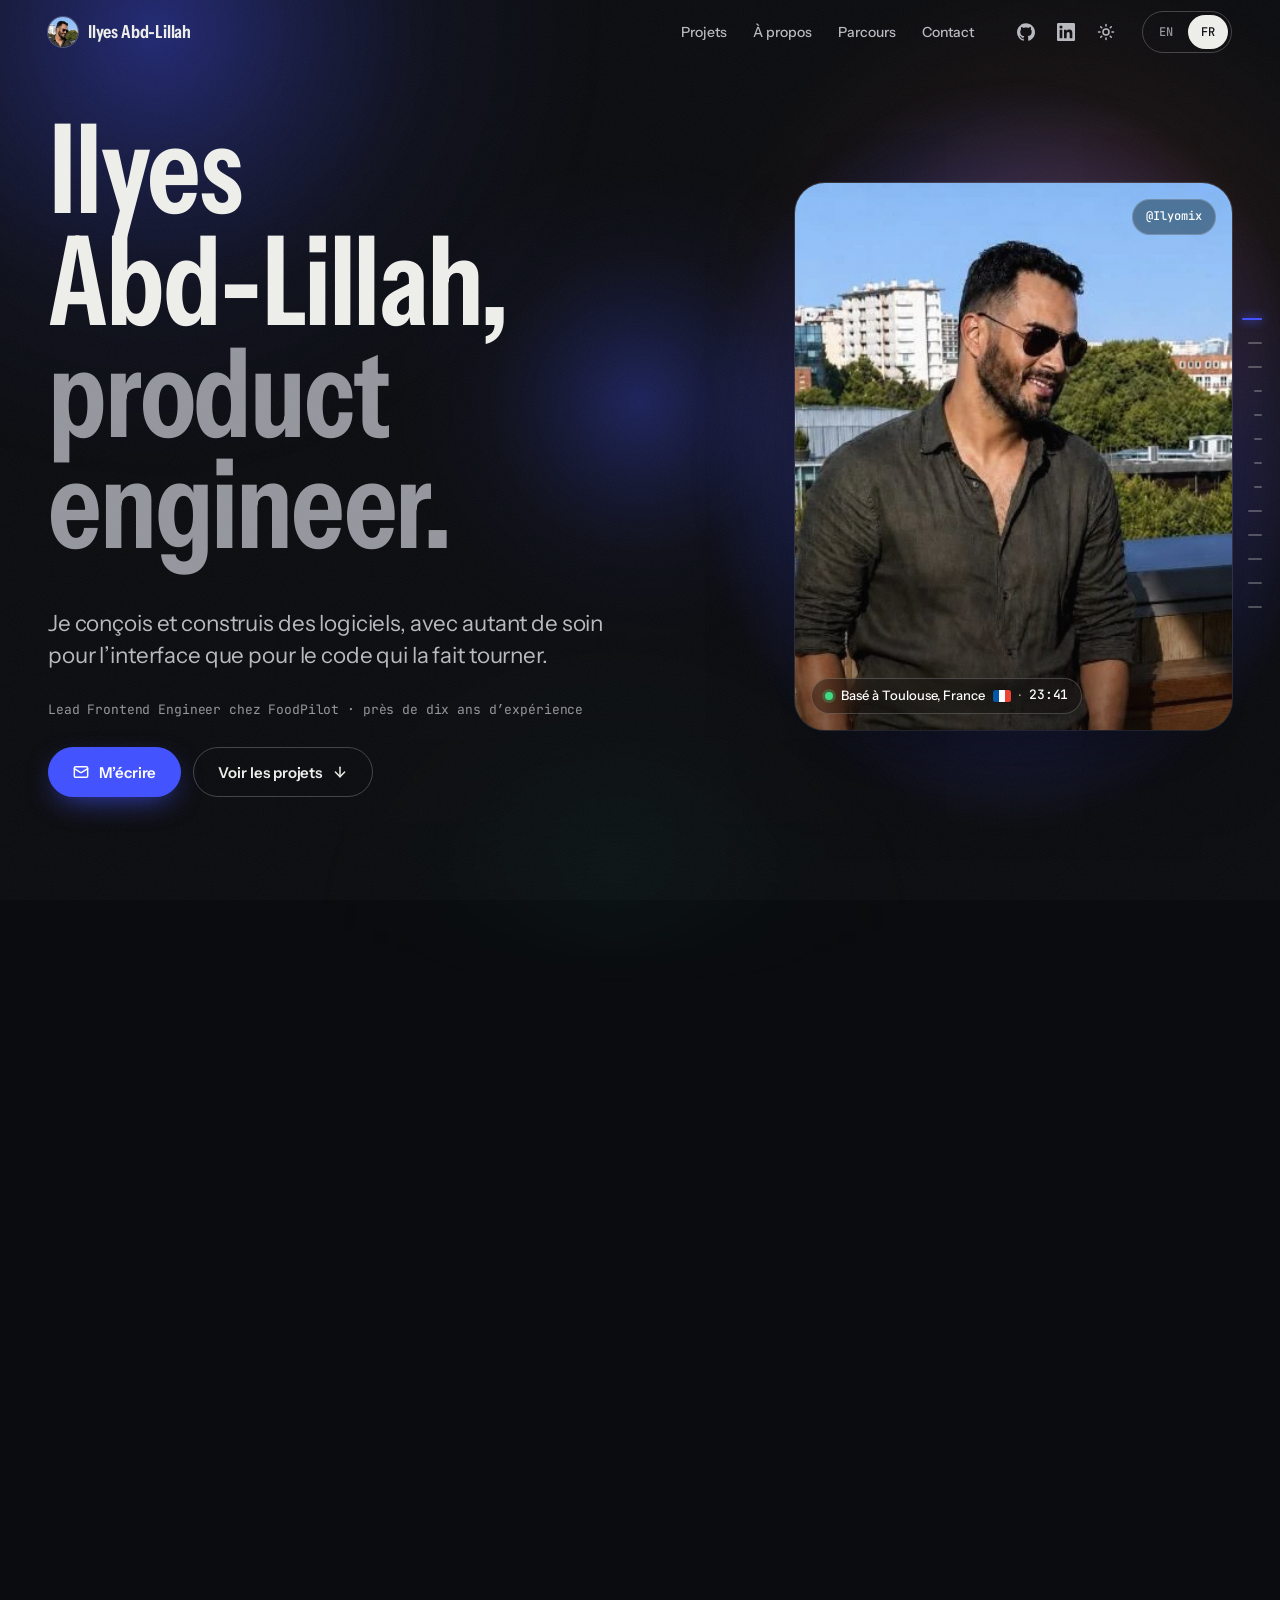
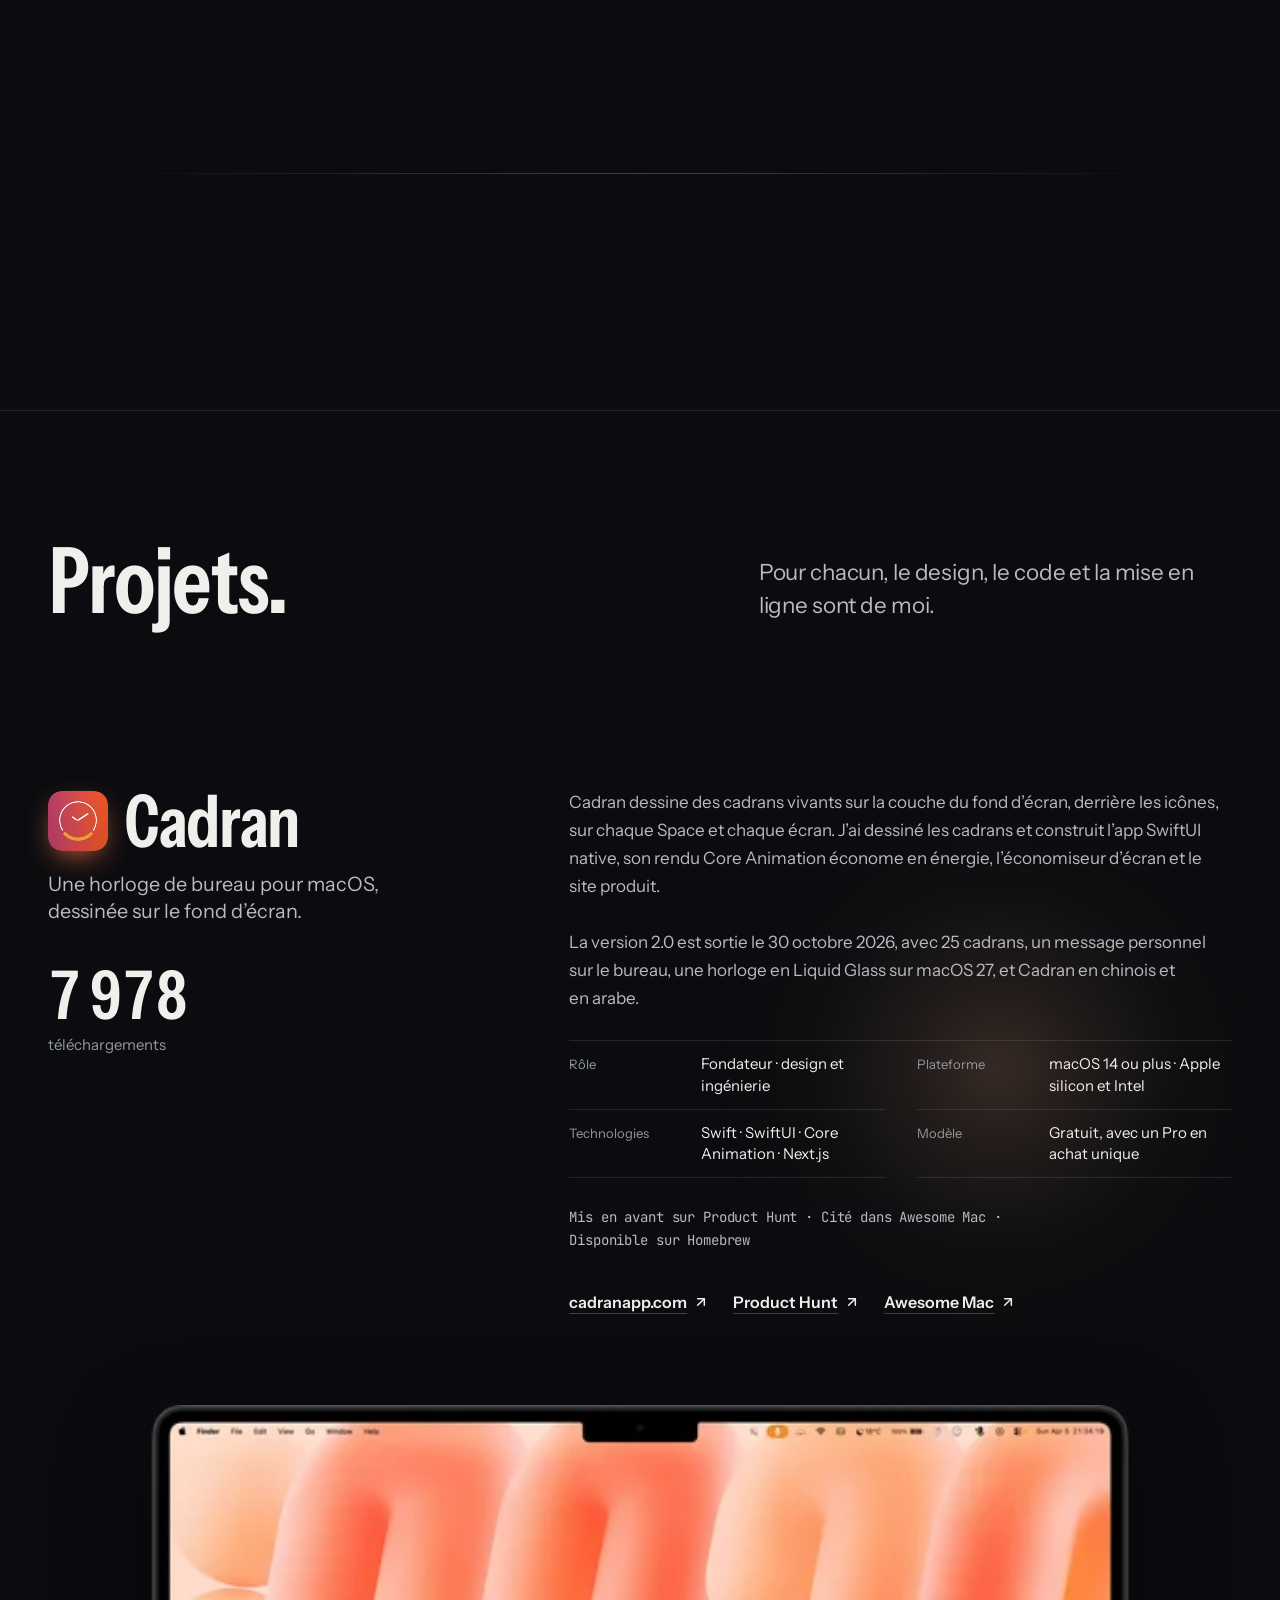
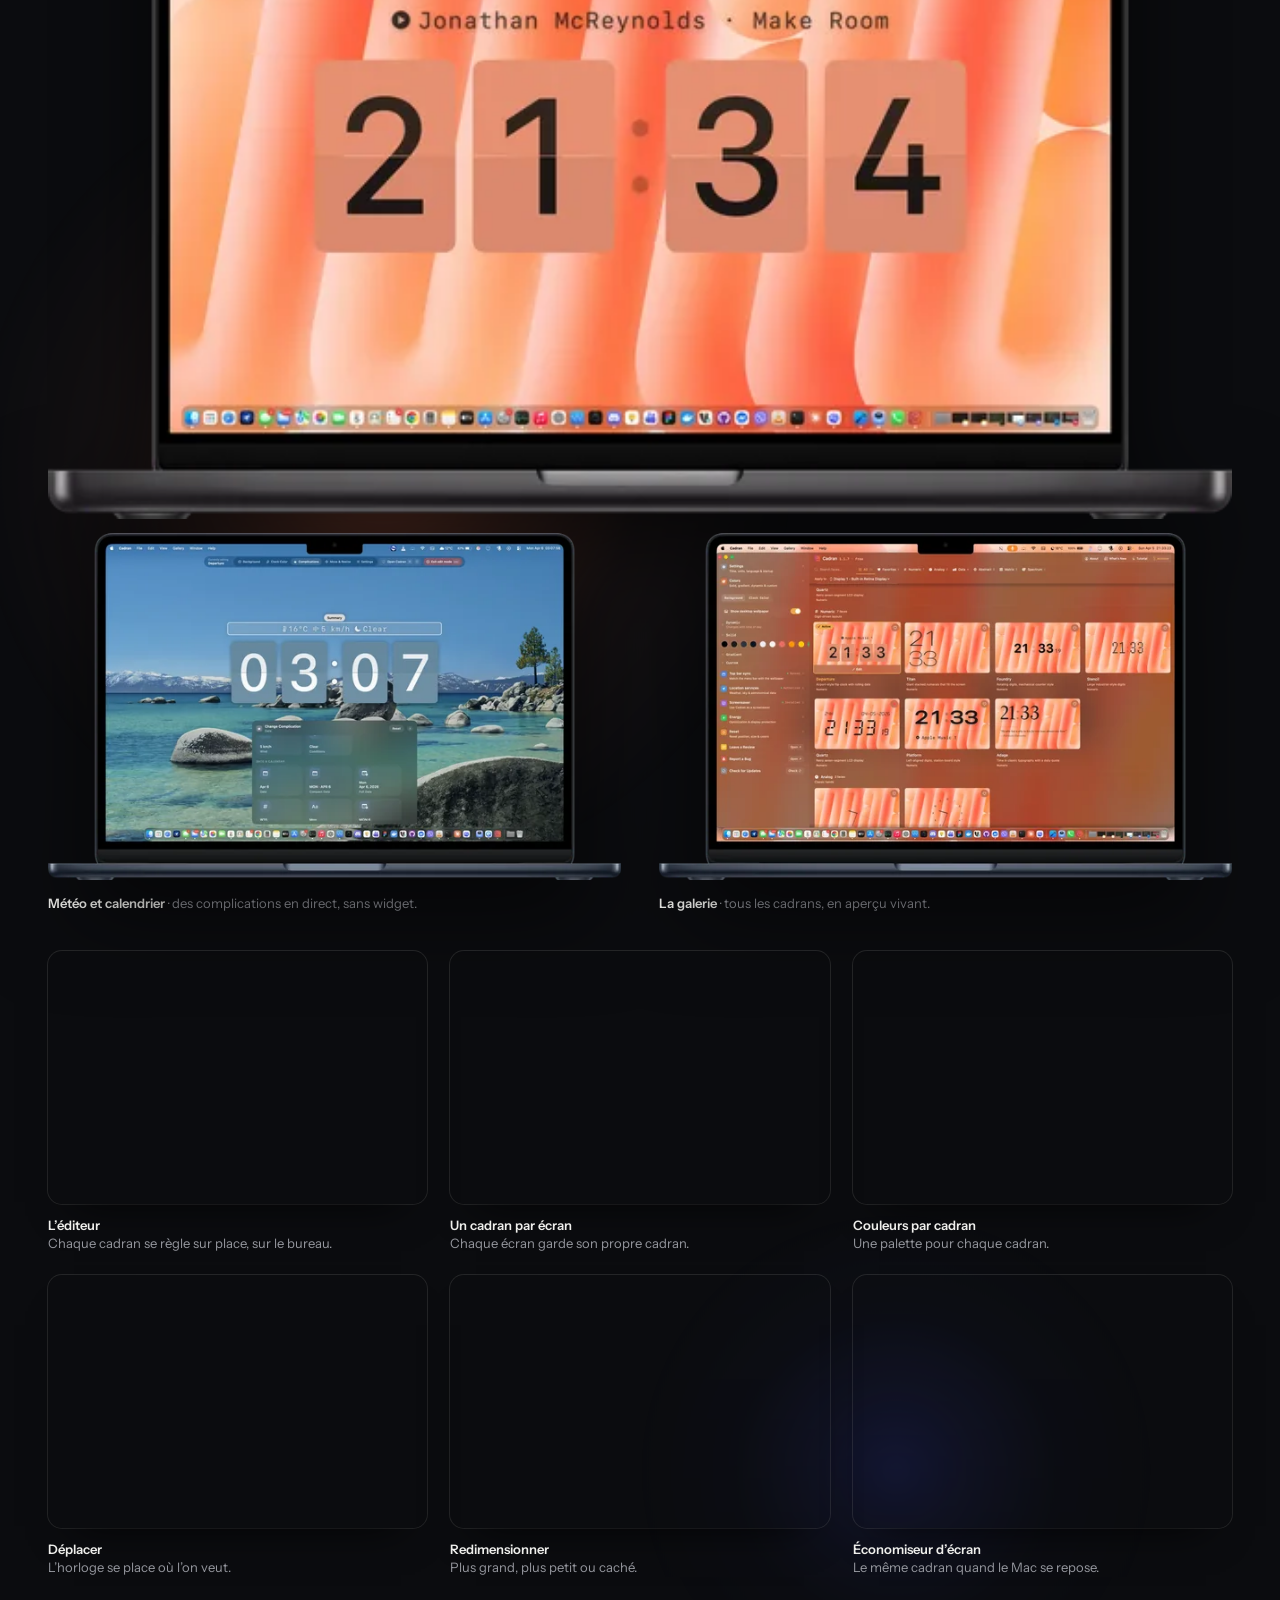
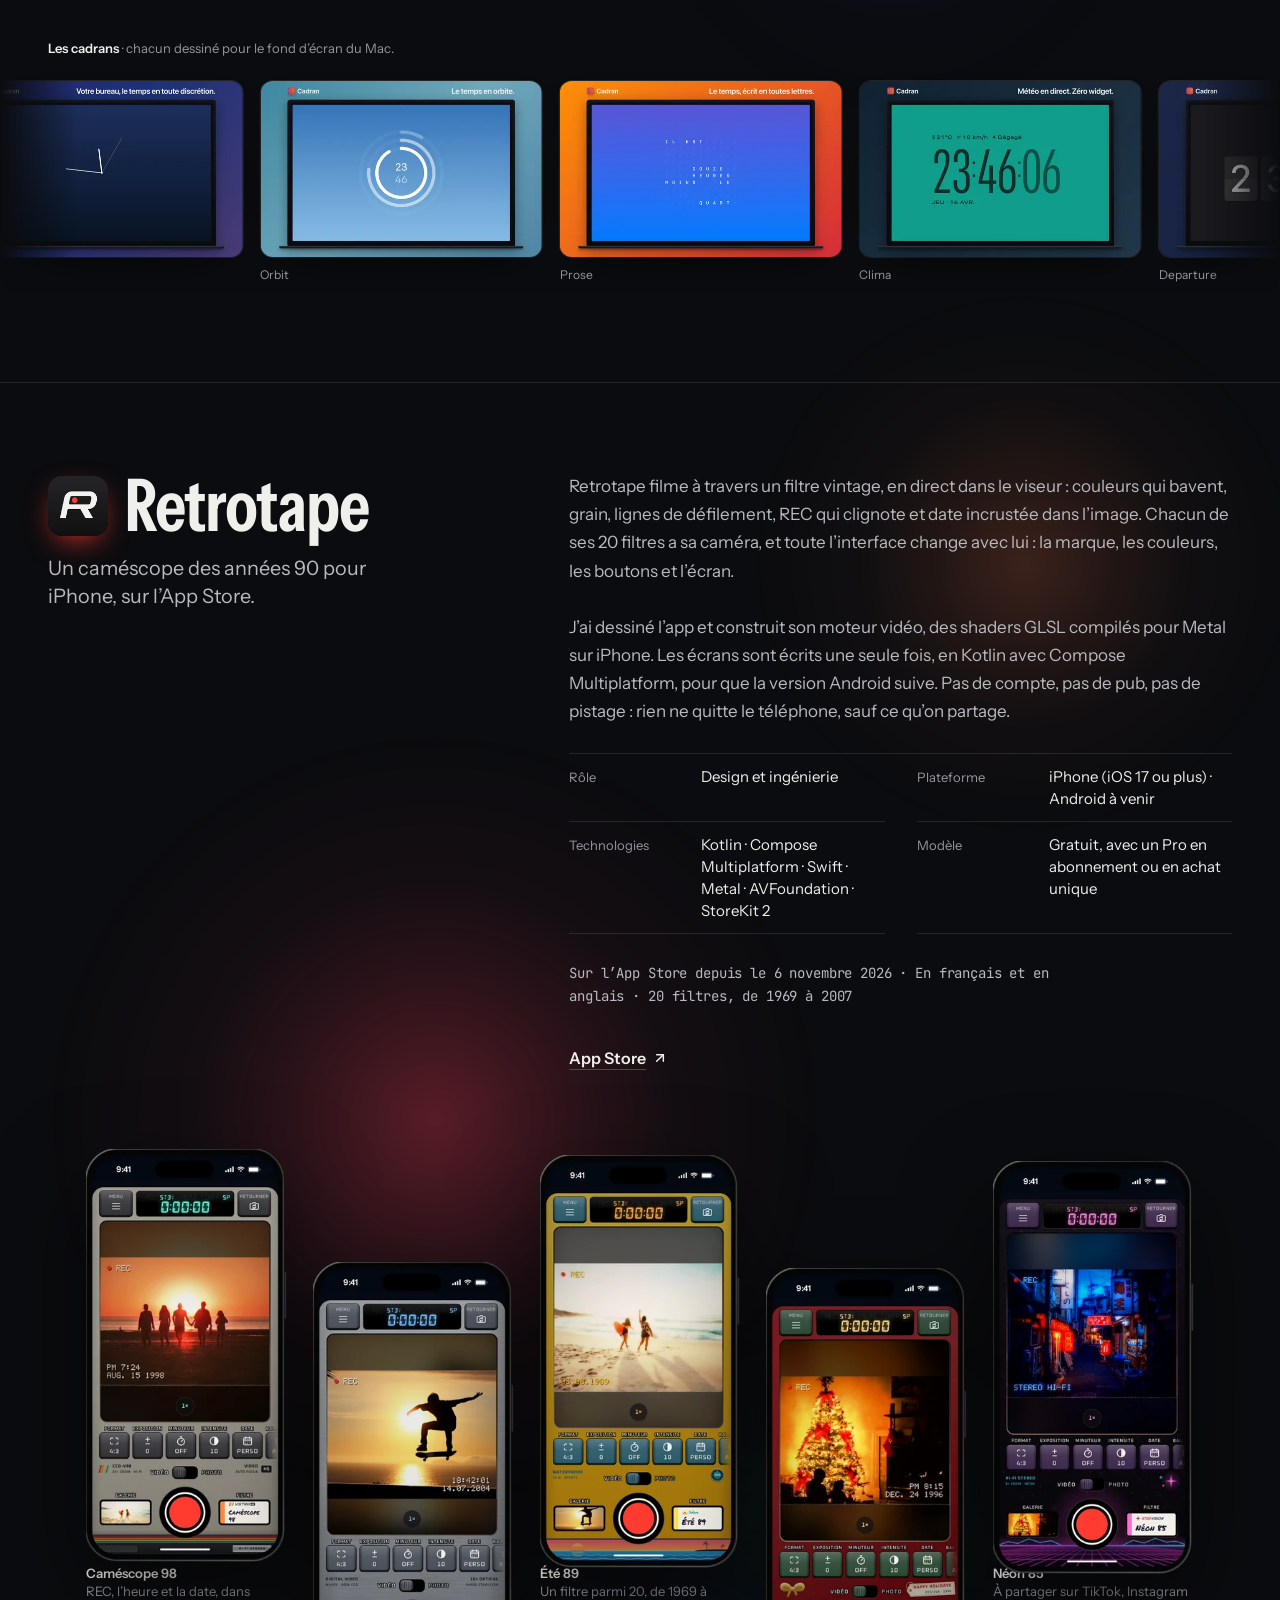
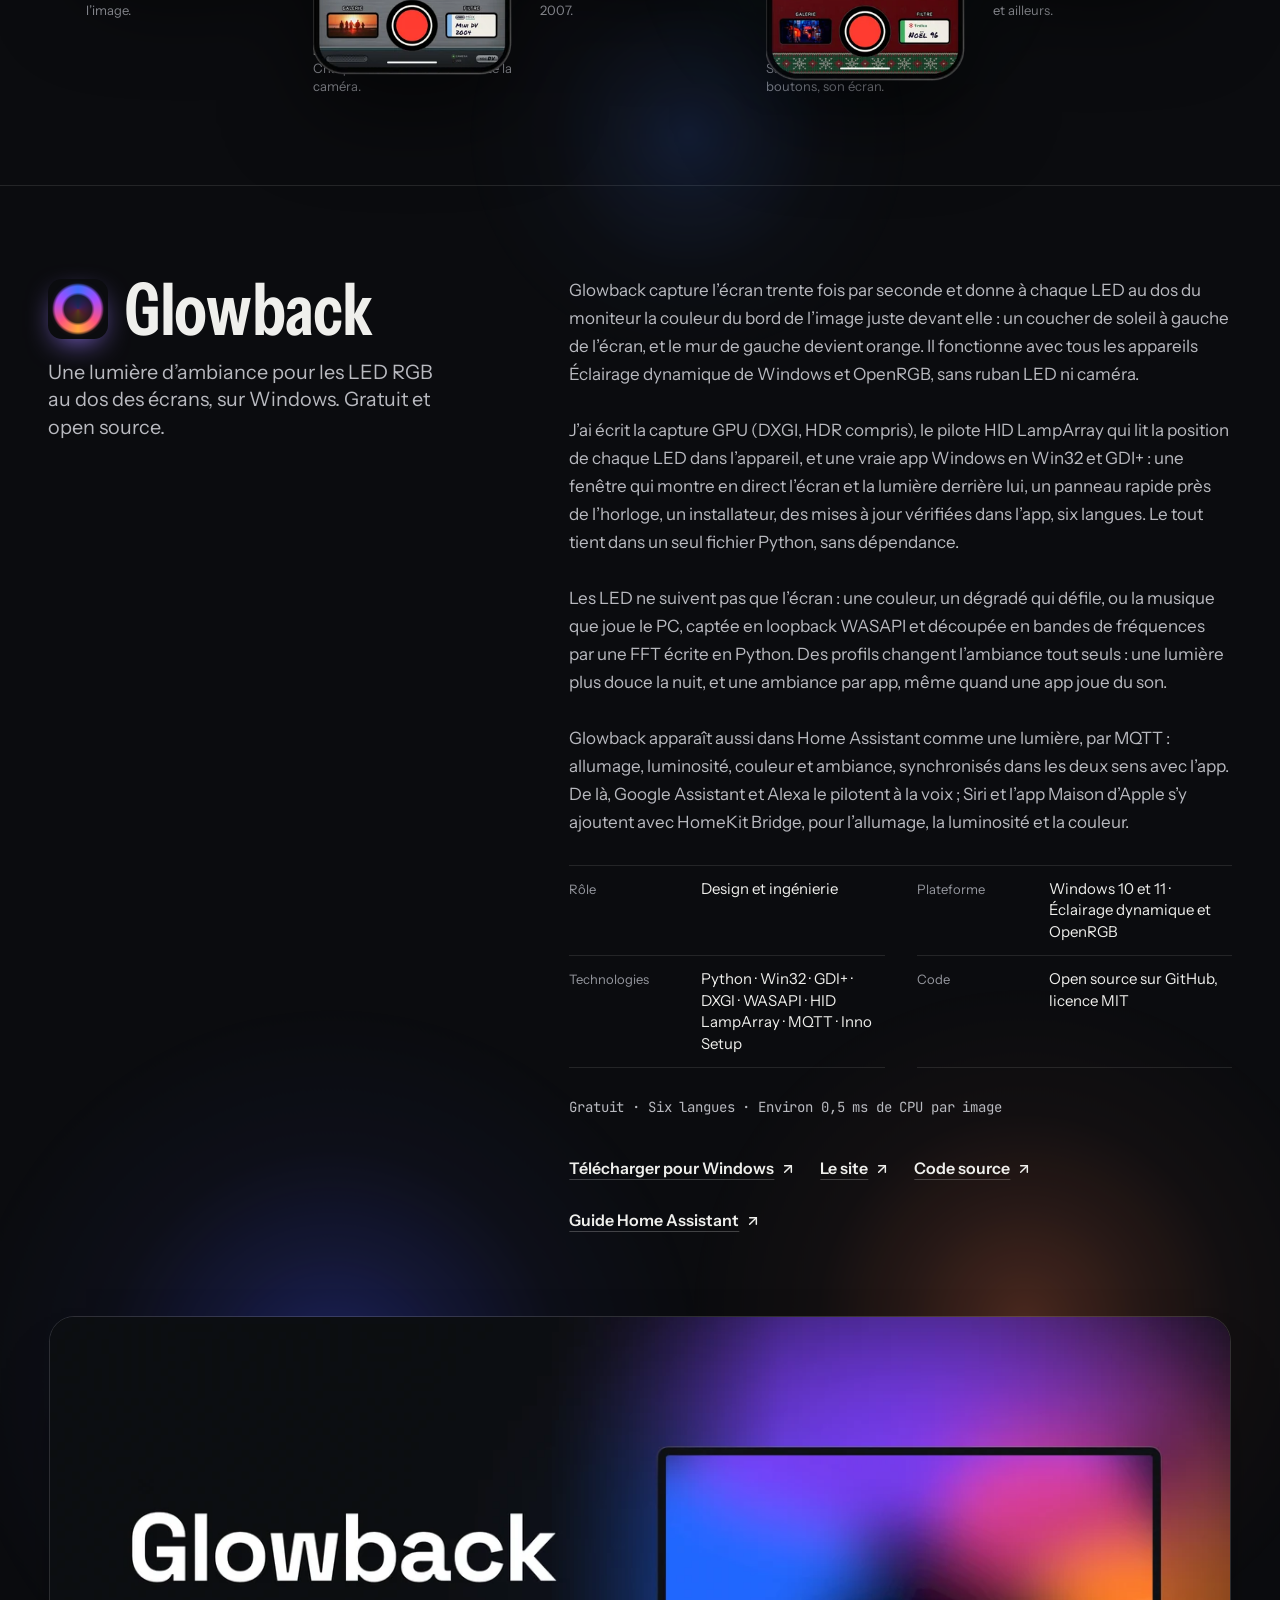
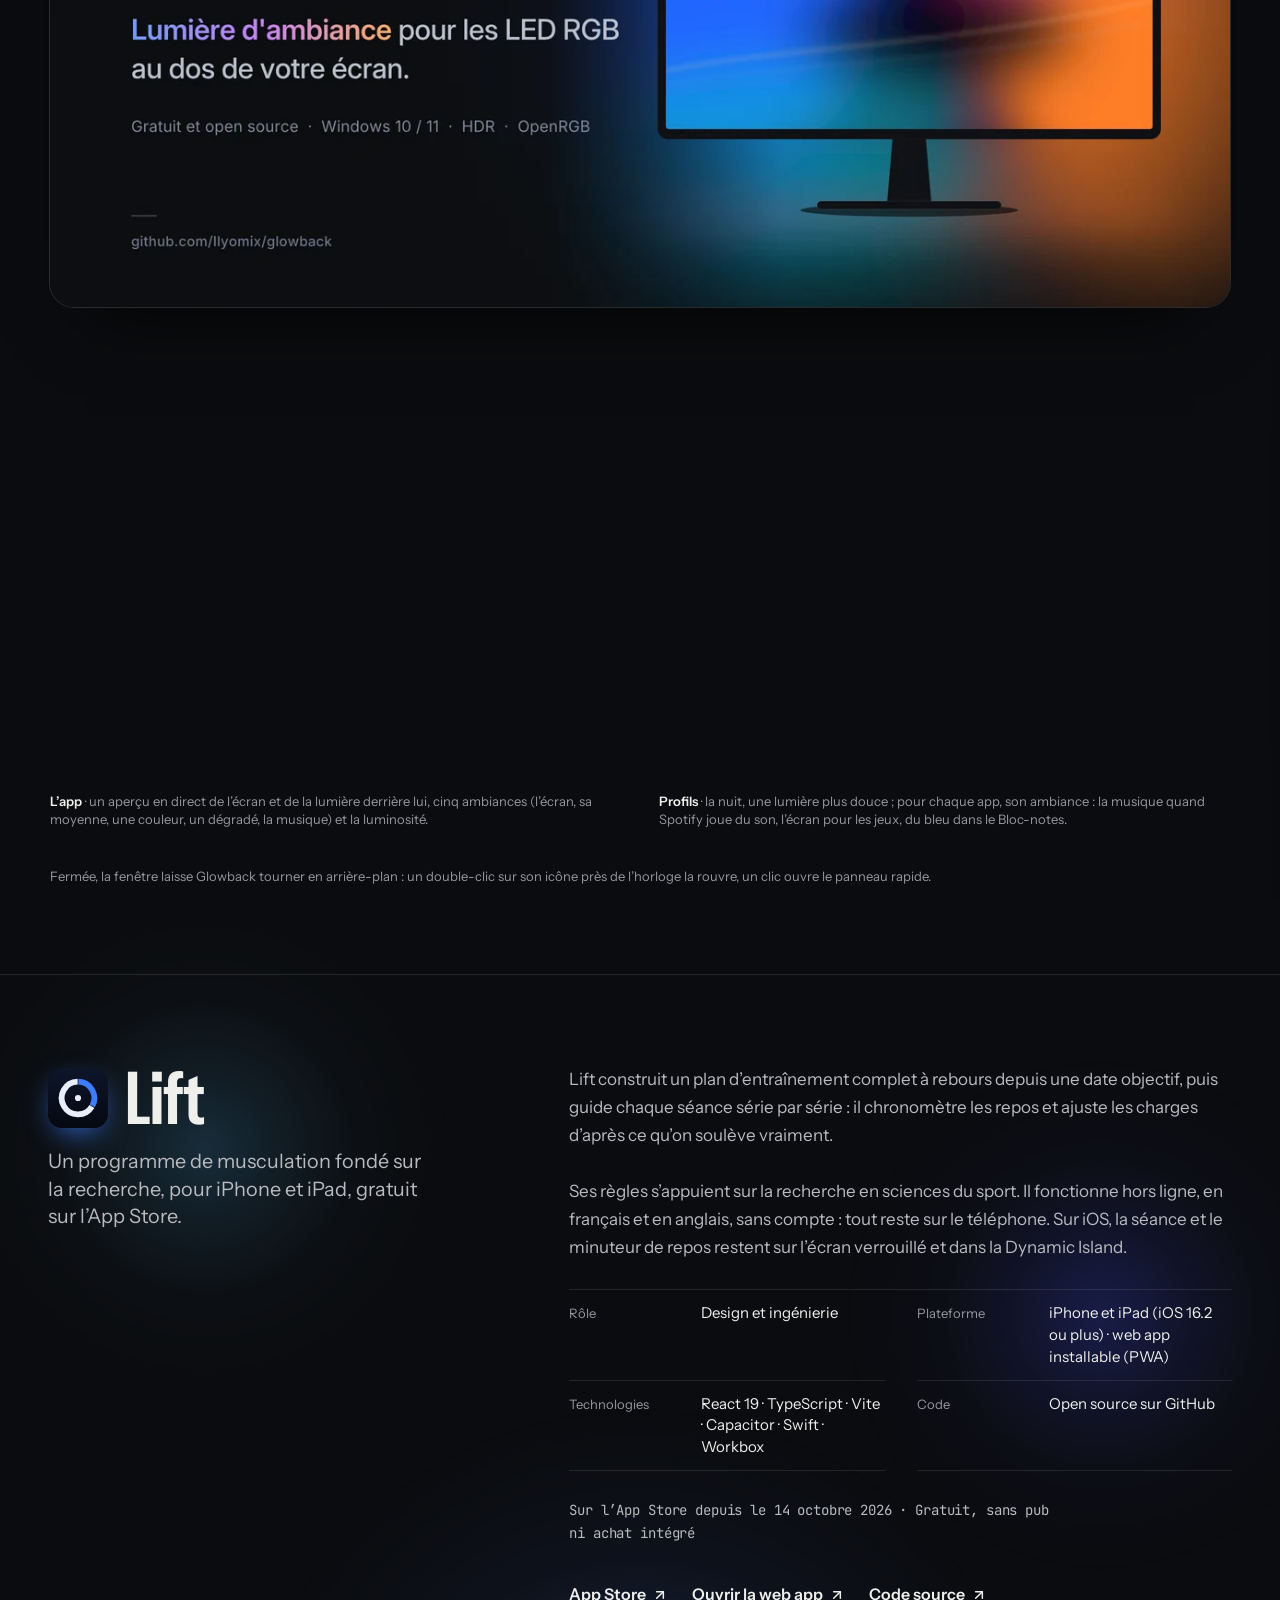
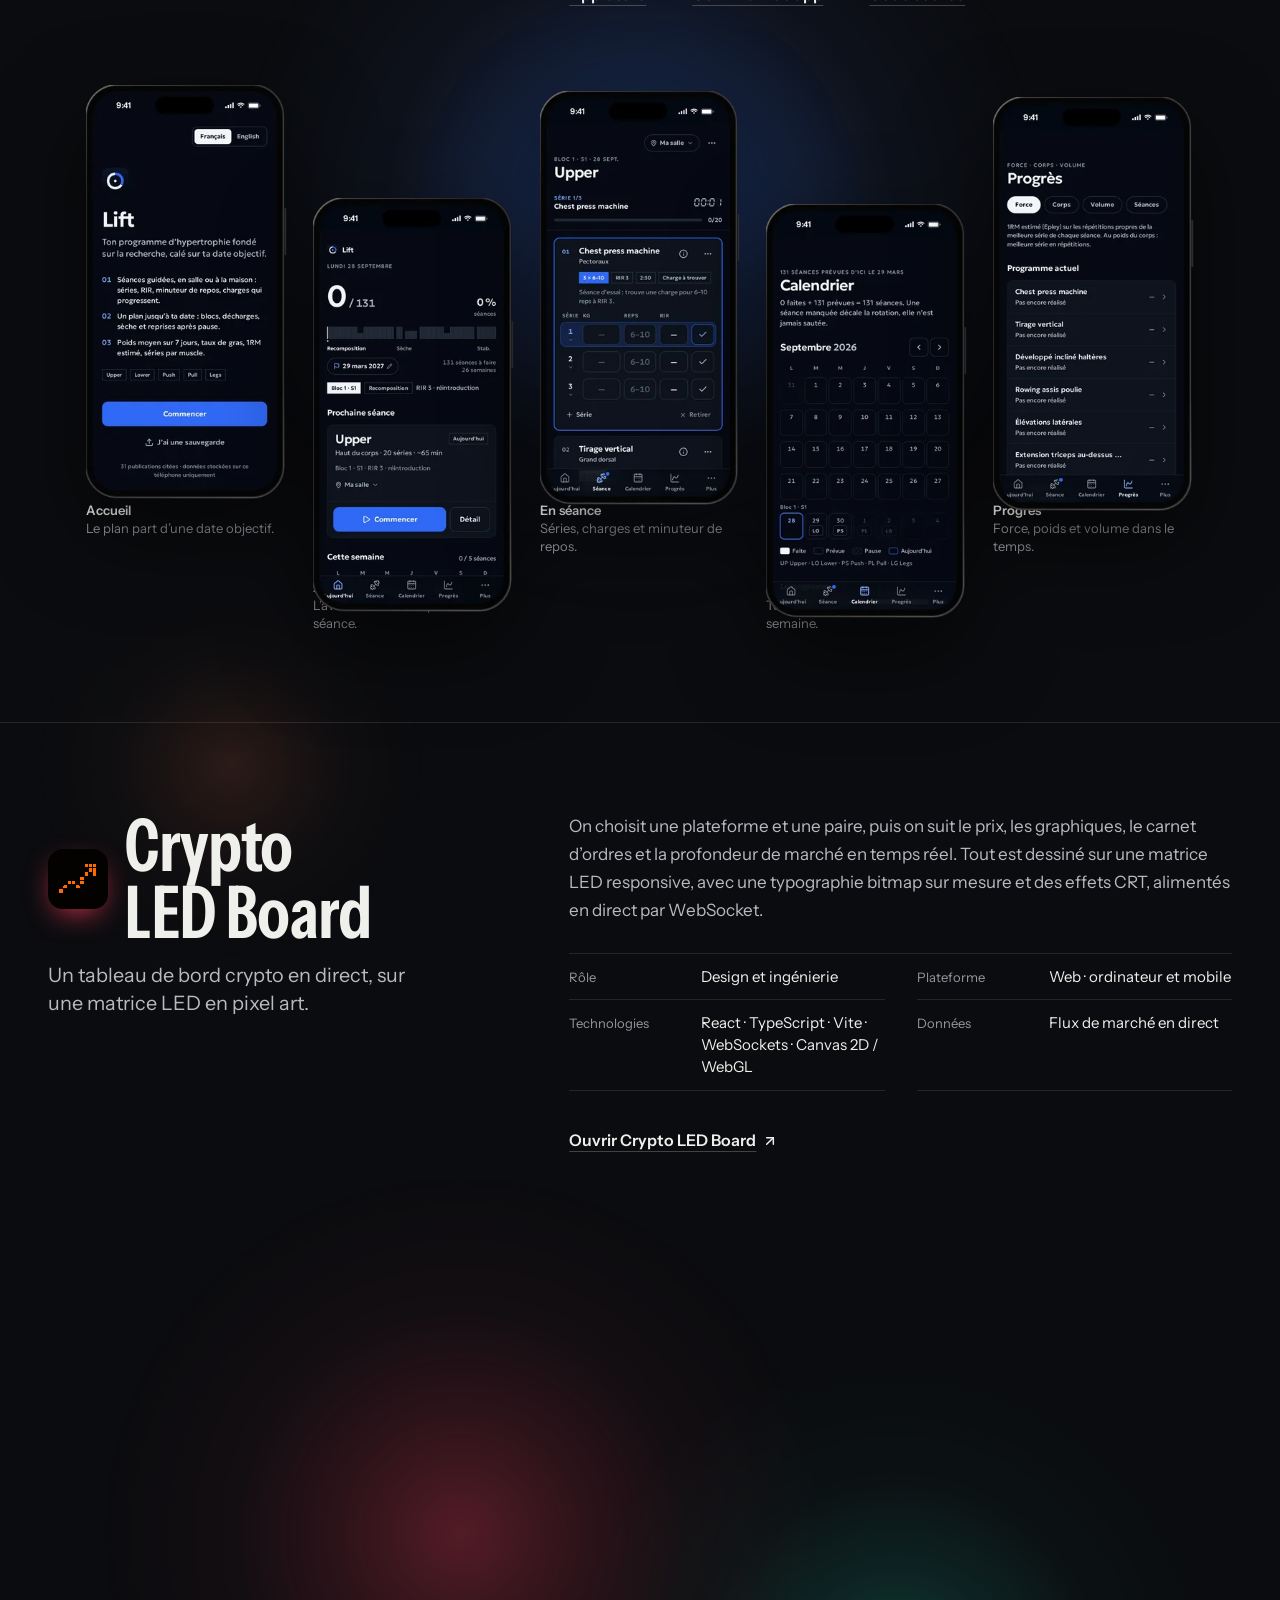
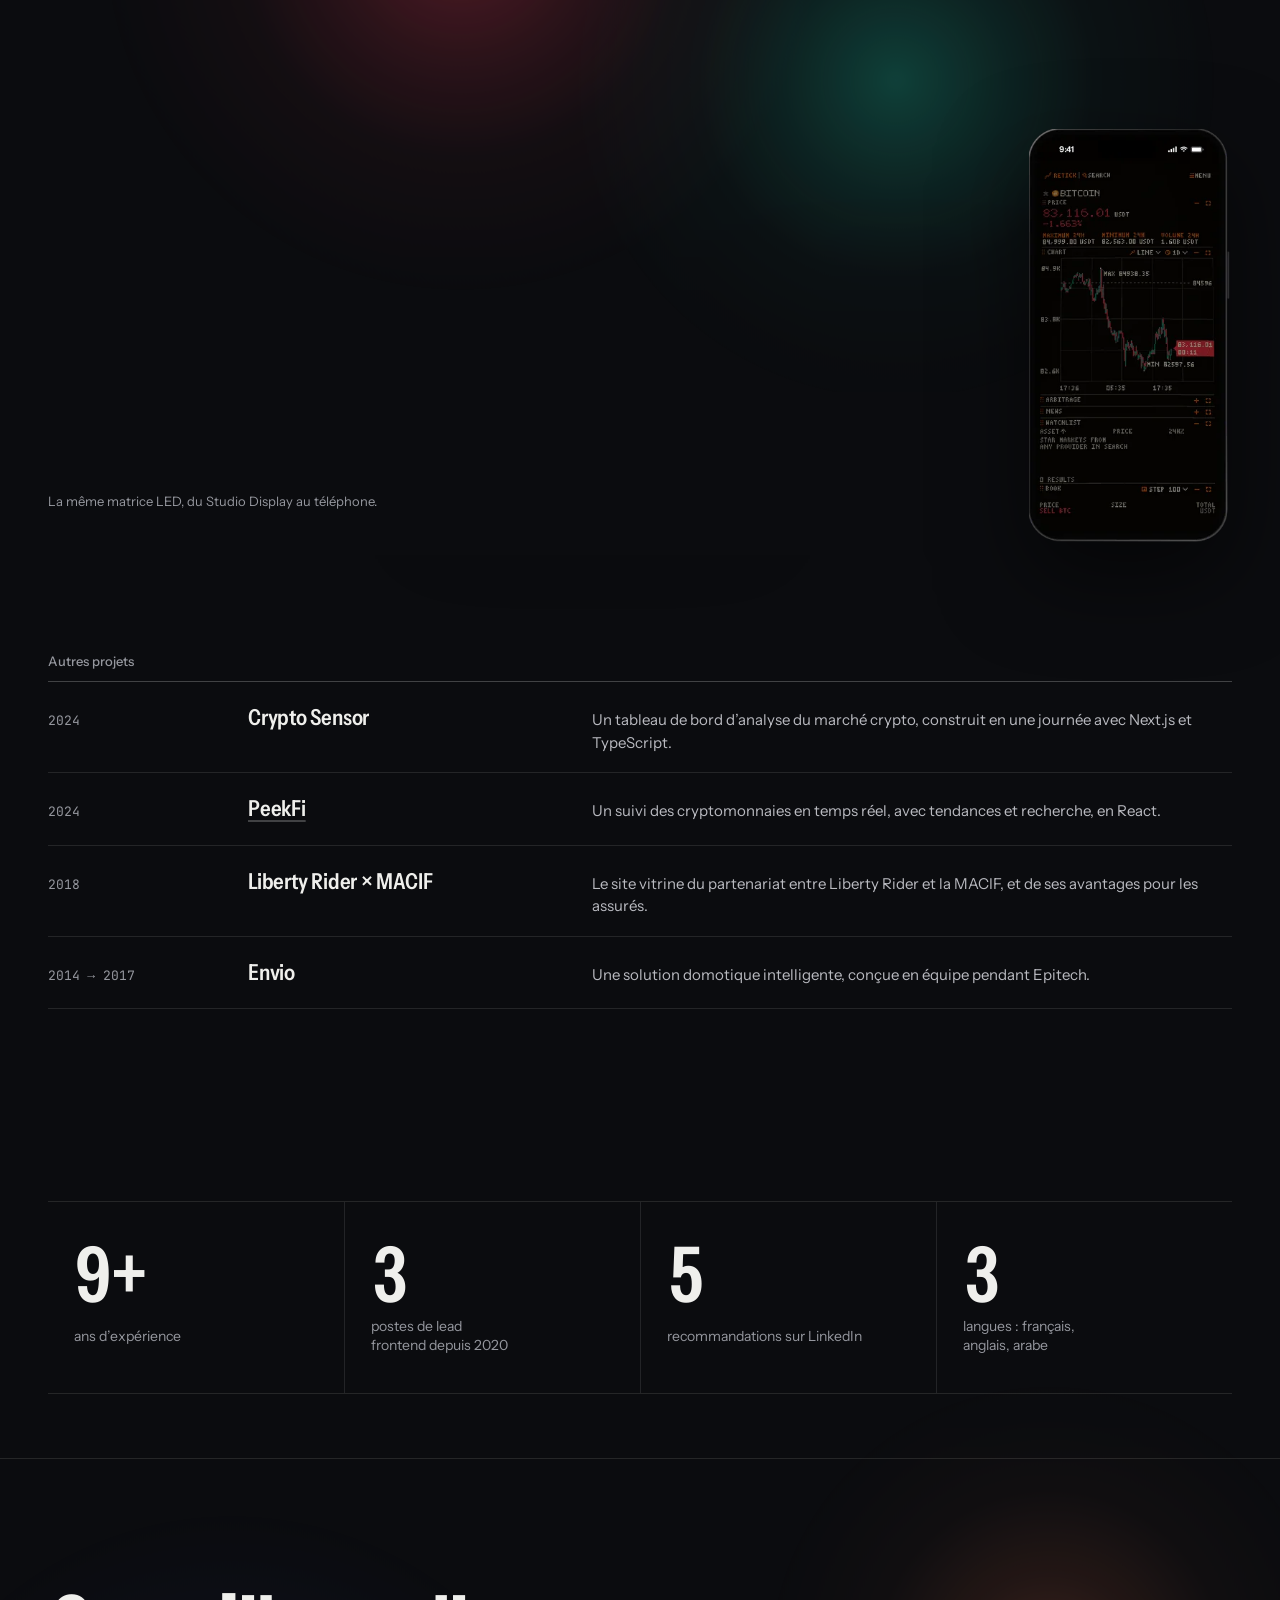
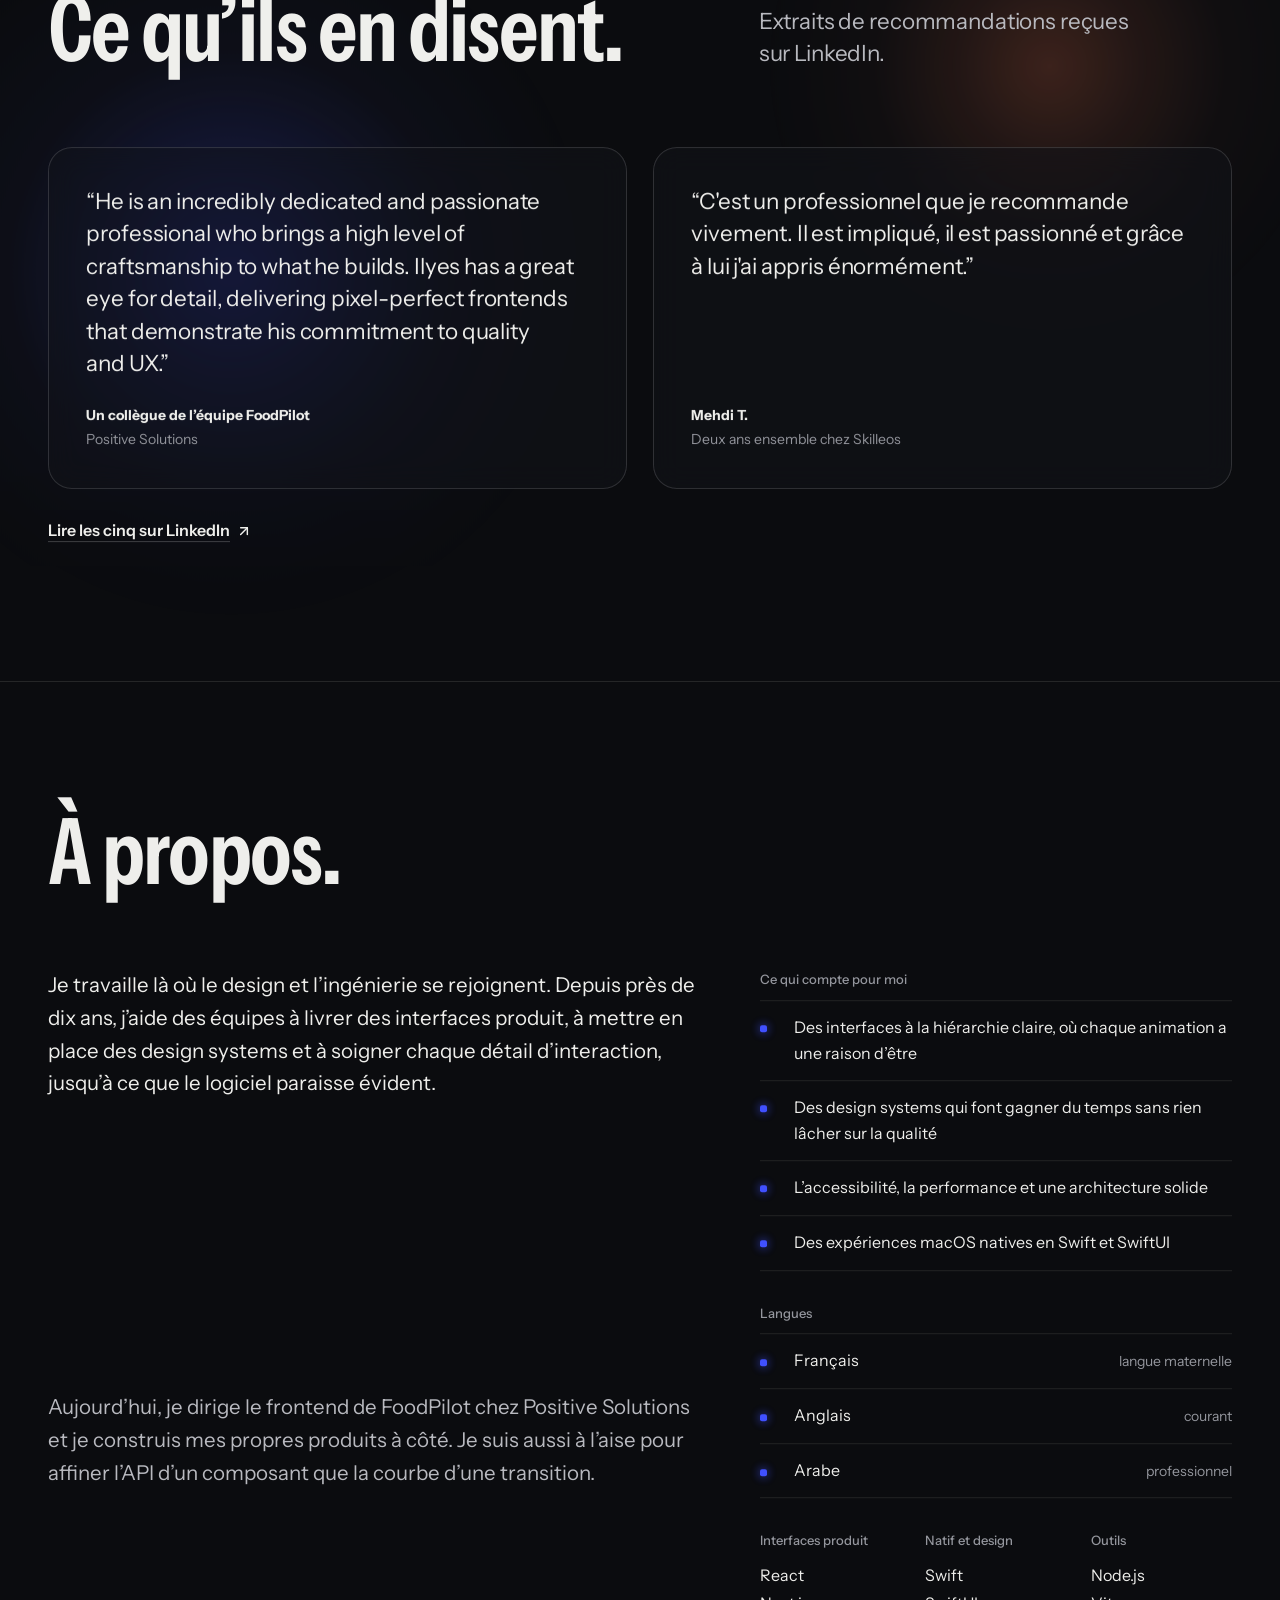
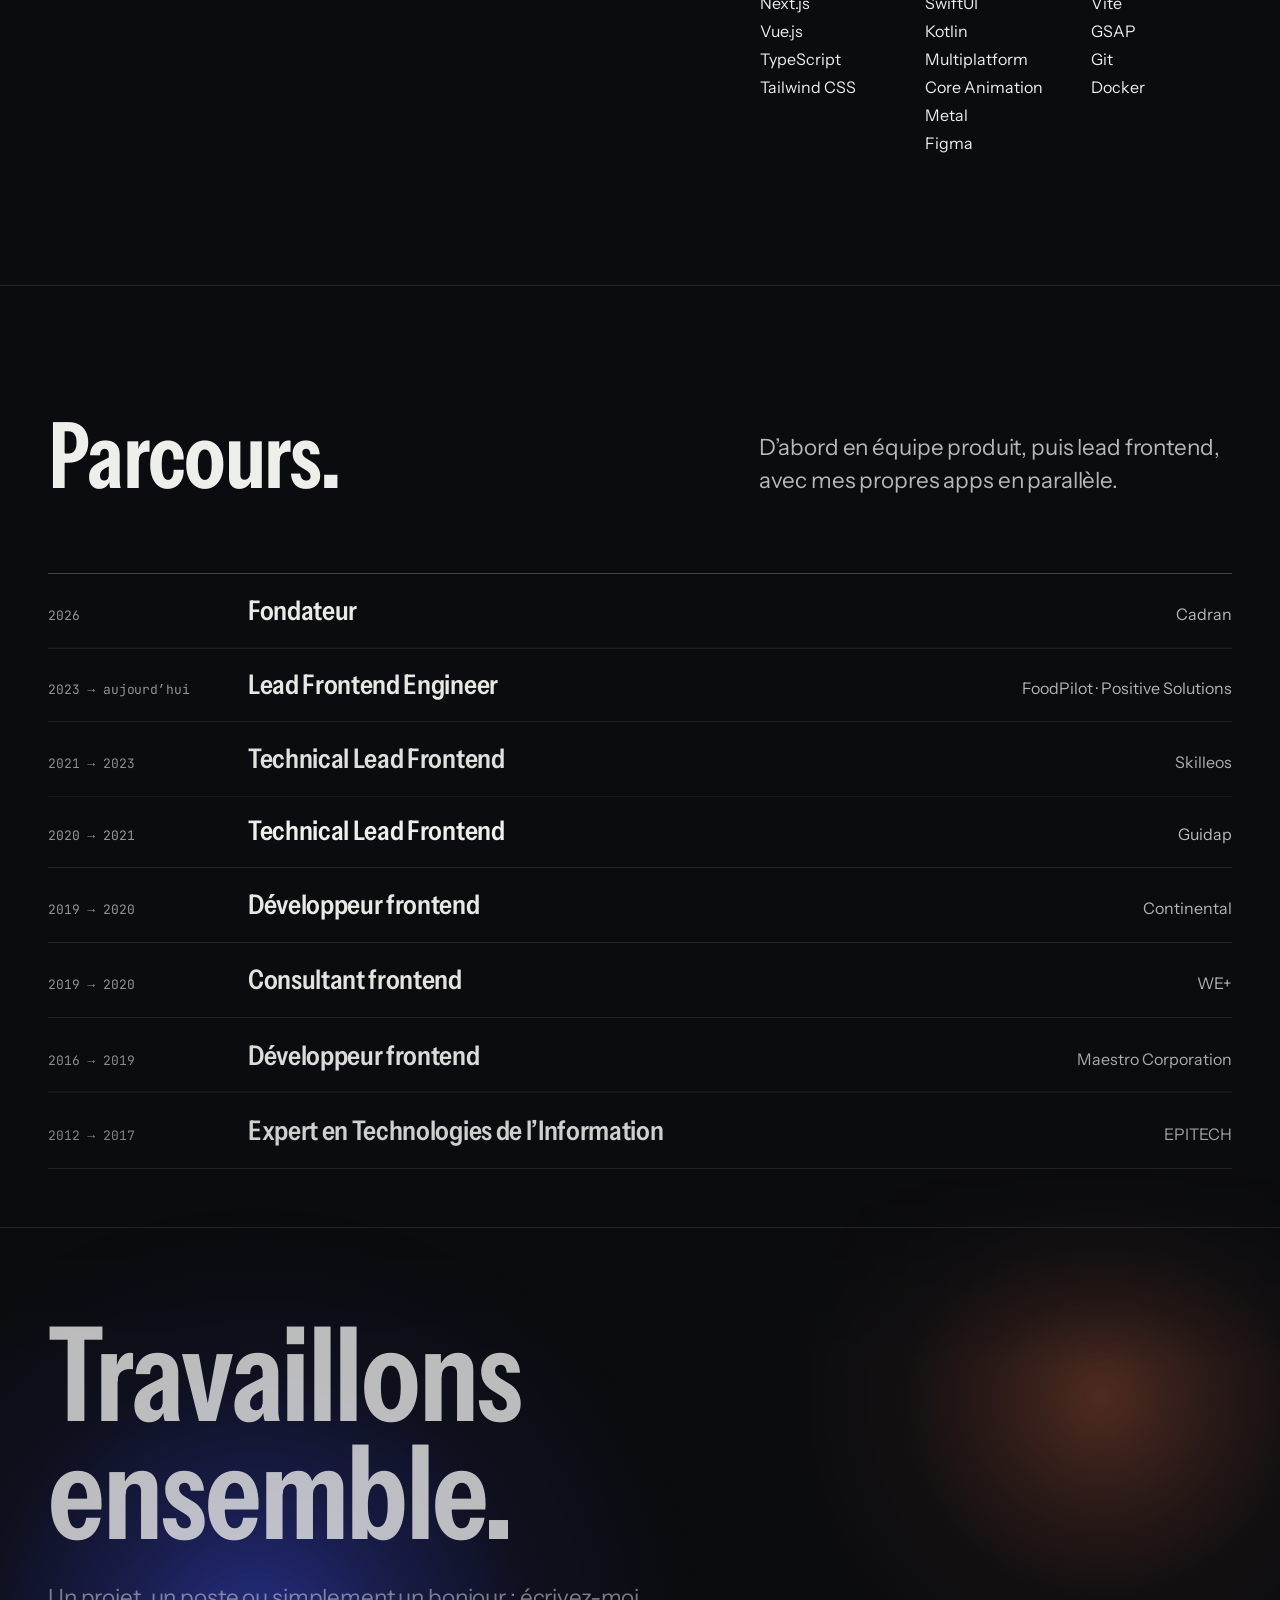
==== commit 17a889a7: "feat(site): Glowback 0.6.0, its looks and profiles - Glowback's gallery: its 0.6.0 window, rendered " ====
--- a/fr/index.html
+++ b/fr/index.html
@@ -48,7 +48,7 @@
 <link rel="me" href="https://www.linkedin.com/in/ilyes-abd-lillah">
 <style>@font-face{font-family:"Instrument Sans";src:url("/assets/fonts/instrument-sans.woff2") format("woff2-variations"),url("/assets/fonts/instrument-sans.woff2") format("woff2");font-weight:400 700;font-stretch:75% 100%;font-style:normal;font-display:swap}@font-face{font-family:"JetBrains Mono";src:url("/assets/fonts/jetbrains-mono.woff2") format("woff2");font-weight:400 600;font-style:normal;font-display:swap}:root{color-scheme:dark;--paper:#0b0c0f;--paper-tint:rgba(11,12,15,0.14);--paper-2:#14151a;--paper-3:#1d1f25;--ink:#efefec;--ink-2:#b9bac0;--ink-3:#95979e;--rule:rgb(239 239 236 / 0.11);--rule-strong:rgb(239 239 236 / 0.24);--cobalt:#4151ff;--cobalt-hover:#5664ff;--on-cobalt:#ffffff;--cobalt-ink:#9da8ff;--glass:rgb(20 21 26 / 0.58);--glass-rim:rgb(255 255 255 / 0.14);--device-shadow:drop-shadow(0 34px 44px rgb(0 0 0 / 0.55));--contact:rgb(0 0 0 / 0.75);--screen-off:#030305;--l-cobalt:#4151ff;--l-coral:#ff7a4d;--l-peach:#ffb38a;--l-blue:#3d7bff;--l-sky:#4fc3ff;--l-red:#ff3f5c;--l-teal:#19d3b0;--light-o:1;--blend:screen;--font-sans:"Instrument Sans",-apple-system,BlinkMacSystemFont,"Helvetica Neue",Arial,sans-serif;--font-mono:"JetBrains Mono",ui-monospace,"SF Mono",Menlo,monospace;--gutter:clamp(20px,4vw,48px);--max:1360px;--section-y:clamp(80px,10vw,160px);--ease-out:cubic-bezier(0.16,1,0.3,1);--header-h:64px}:root[data-theme="light"]{color-scheme:light;--paper:#f3f2ee;--paper-tint:rgba(243,242,238,0.14);--paper-2:#e9e8e2;--paper-3:#dedcd5;--ink:#121316;--ink-2:#43454b;--ink-3:#5f6168;--rule:rgb(18 19 22 / 0.12);--rule-strong:rgb(18 19 22 / 0.26);--cobalt:#2b3ff0;--cobalt-hover:#1f32d6;--cobalt-ink:#2536d9;--glass:rgb(250 250 247 / 0.62);--glass-rim:rgb(255 255 255 / 0.7);--device-shadow:drop-shadow(0 28px 30px rgb(18 19 22 / 0.2));--contact:rgb(18 19 22 / 0.28);--light-o:0.42;--blend:normal}*,*::before,*::after{box-sizing:border-box}html{-webkit-text-size-adjust:100%;text-size-adjust:100%;scroll-padding-top:calc(var(--header-h) + 16px);overflow-x:clip}body{margin:0;background:var(--paper);color:var(--ink);font:400 1rem/1.6 var(--font-sans);font-stretch:100%;-webkit-font-smoothing:antialiased;-moz-osx-font-smoothing:grayscale;text-rendering:optimizeLegibility;overflow-x:clip;transition:background-color 300ms linear,color 300ms linear}body::after{content:"";position:fixed;inset:0;z-index:90;pointer-events:none;opacity:0.05;background-image:url("data:image/svg+xml,%3Csvg xmlns='http://www.w3.org/2000/svg' width='160' height='160'%3E%3Cfilter id='n'%3E%3CfeTurbulence type='fractalNoise' baseFrequency='.85' numOctaves='3' stitchTiles='stitch'/%3E%3CfeColorMatrix values='0 0 0 0 .5 0 0 0 0 .5 0 0 0 0 .5 0 0 0 1 0'/%3E%3C/filter%3E%3Crect width='100%25' height='100%25' filter='url(%23n)'/%3E%3C/svg%3E")}[data-theme="light"] body::after{opacity:0.035}img{display:block;max-width:100%;height:auto}a{color:inherit}h1,h2,h3,p,dl,dd,ul,ol,figure{margin:0}ul,ol{padding:0;list-style:none}::selection{background:var(--cobalt);color:var(--on-cobalt)}:focus-visible{outline:2px solid var(--cobalt);outline-offset:3px;border-radius:4px}:focus:not(:focus-visible){outline:none}main,.site-header{overflow-x:clip}.skip{position:absolute;left:var(--gutter);top:8px;z-index:60;padding:10px 16px;background:var(--ink);color:var(--paper);font-weight:600;text-decoration:none;border-radius:999px}.skip:not(:focus){width:1px;height:1px;padding:0;overflow:hidden;clip-path:inset(50%);white-space:nowrap}.wrap{position:relative;width:100%;max-width:calc(var(--max) + 2 * var(--gutter));margin:0 auto;padding:0 var(--gutter)}.mono{font-family:var(--font-mono);font-variant-numeric:tabular-nums;letter-spacing:-0.01em}.sr-only{position:absolute;width:1px;height:1px;overflow:hidden;clip:rect(0 0 0 0);white-space:nowrap}.lights{position:absolute;inset:-12% 0;z-index:-1;pointer-events:none;overflow:hidden;-webkit-mask-image:linear-gradient(180deg,transparent 0%,#000 22%,#000 78%,transparent 100%);mask-image:linear-gradient(180deg,transparent 0%,#000 22%,#000 78%,transparent 100%)}.hero-lights{inset:-30% 0 -12% 0;-webkit-mask-image:linear-gradient(180deg,#000 0%,#000 72%,transparent 100%);mask-image:linear-gradient(180deg,#000 0%,#000 72%,transparent 100%)}.contact-lights{inset:-10% 0 0 0;-webkit-mask-image:linear-gradient(180deg,transparent 0%,#000 26%,#000 100%);mask-image:linear-gradient(180deg,transparent 0%,#000 26%,#000 100%)}.lights i{position:absolute;left:var(--x);top:var(--y);width:var(--s,60vmax);aspect-ratio:1;border-radius:50%;translate:-50% -50%;background:radial-gradient(closest-side,var(--c) 0%,color-mix(in srgb,var(--c) 46%,transparent) 34%,color-mix(in srgb,var(--c) 12%,transparent) 62%,transparent 100%);opacity:calc(var(--o,0.5) * var(--light-o));mix-blend-mode:var(--blend);will-change:transform}.section-lit{position:relative;isolation:isolate}.display{font-stretch:75%;font-weight:640;letter-spacing:-0.018em;line-height:0.9;text-wrap:balance}.h-section{font-size:clamp(2.75rem,1.4rem + 5.4vw,6.5rem)}.h-project{font-size:clamp(2.5rem,1.5rem + 3.8vw,5rem);line-height:0.92}.lede{font-size:clamp(1.125rem,1rem + 0.5vw,1.4375rem);line-height:1.45;letter-spacing:-0.006em;color:var(--ink-2);text-wrap:pretty}.facts{font-size:0.8125rem;line-height:1.5;color:var(--ink-3)}.site-header{position:sticky;top:0;z-index:50;border-bottom:1px solid transparent;transition:border-color 200ms linear,background-color 200ms linear}.site-header.is-scrolled{border-bottom-color:var(--rule);background:color-mix(in srgb,var(--paper) 72%,transparent);-webkit-backdrop-filter:blur(18px) saturate(1.5);backdrop-filter:blur(18px) saturate(1.5)}@media (max-width:900px){.site-header,.site-header.is-scrolled{background-color:var(--paper);border-bottom-color:var(--rule);-webkit-backdrop-filter:none;backdrop-filter:none;transition:none}body::after{display:none}}.site-header .wrap{height:var(--header-h);display:flex;align-items:center;gap:20px}.wordmark{font-stretch:80%;font-weight:650;font-size:1.125rem;letter-spacing:-0.01em;text-decoration:none;white-space:nowrap;margin-right:auto;display:inline-flex;align-items:center;gap:10px;min-height:44px}.avatar{width:30px;height:30px;border-radius:50%;object-fit:cover;flex:none;box-shadow:0 0 0 1px var(--rule-strong)}.tools{display:inline-flex;align-items:center;gap:0;margin-right:-4px}.icon-btn{display:inline-flex;align-items:center;justify-content:center;width:40px;height:40px;border-radius:999px;color:var(--ink-2);transition:color 160ms linear,background-color 160ms linear}.icon-btn:hover{color:var(--ink);background:var(--paper-2)}.icon-btn svg{width:18px;height:18px}.nav{display:flex;align-items:center;gap:2px}.nav a{display:inline-flex;align-items:center;min-height:44px;padding:0 12px;font-size:0.875rem;font-weight:500;color:var(--ink-2);text-decoration:none;border-radius:999px;transition:color 160ms linear,background-color 160ms linear}.nav a:hover{color:var(--ink);background:var(--paper-2)}.header-place{display:grid;grid-template-columns:1fr;font-size:0.8125rem;font-weight:500;color:var(--ink-2);white-space:nowrap;transition:grid-template-columns 460ms var(--ease-out),margin-left 460ms var(--ease-out),opacity 260ms linear 160ms,visibility 0s linear 0s}.header-place-in{display:inline-flex;align-items:center;gap:8px;min-width:0;overflow:hidden}.header-place-in>svg:first-child{width:13px;height:13px;flex:none}.header-place .mono{color:var(--ink-3);font-size:0.75rem}.place-sep{color:var(--ink-3)}.js .header-place:not(.is-shown){grid-template-columns:0fr;margin-left:-20px;opacity:0;visibility:hidden;transition:grid-template-columns 460ms var(--ease-out),margin-left 460ms var(--ease-out),opacity 140ms linear,visibility 0s linear 460ms}@media (max-width:1279px){.place-lead{display:none}}.flag{width:18px;height:12px;border-radius:2.5px;flex:none;box-shadow:0 0 0 0.5px rgb(0 0 0 / 0.25)}.theme-toggle{display:none;align-items:center;justify-content:center;width:40px;height:40px;border:0;border-radius:999px;background:transparent;color:var(--ink-2);cursor:pointer;transition:color 160ms linear,background-color 160ms linear}.js .theme-toggle{display:inline-flex}.theme-toggle:hover{color:var(--ink);background:var(--paper-2)}.theme-toggle svg{width:18px;height:18px}.theme-toggle .i-moon{display:none}[data-theme="light"] .theme-toggle .i-moon{display:block}[data-theme="light"] .theme-toggle .i-sun{display:none}.lang-switch{display:inline-flex;padding:3px;gap:2px;border:1px solid var(--rule-strong);border-radius:999px}.lang-switch a{display:inline-flex;align-items:center;justify-content:center;min-width:40px;height:34px;padding:0 10px;border-radius:999px;font:500 0.75rem/1 var(--font-mono);letter-spacing:0.02em;color:var(--ink-3);text-decoration:none;transition:color 160ms linear,background-color 160ms linear}.lang-switch a:hover{color:var(--ink)}.lang-switch a[aria-current="page"]{background:var(--ink);color:var(--paper)}@media (max-width:900px){.nav,.header-place{display:none}}@media (max-width:520px){.site-header .wrap{gap:8px}.wordmark{gap:8px}.avatar{width:28px;height:28px}.icon-btn,.theme-toggle{width:36px}.lang-switch a{min-width:34px;padding:0 8px}}@media (max-width:380px){.wordmark{font-size:1.0625rem}}@media (max-width:350px){.js .theme-toggle{display:none}}.toc{--toc-accent:var(--cobalt);position:fixed;z-index:45}.toc-toggle{display:none}.toc-panel,.toc-list{position:relative}.toc ol{display:grid;gap:2px}.toc a{position:relative;display:flex;align-items:center;height:var(--row);text-decoration:none;font-weight:500;line-height:1;transition:color 160ms linear,background-color 200ms linear}.toc-label{overflow:hidden;white-space:nowrap}.toc-dot{position:absolute;top:0;background:var(--toc-accent);box-shadow:0 0 10px 1px color-mix(in srgb,var(--toc-accent) 70%,transparent);opacity:0;translate:0 var(--dot-y,0px);transition:translate 420ms var(--ease-out),background-color 300ms linear,box-shadow 300ms linear,opacity 200ms linear;pointer-events:none}.toc.is-ready .toc-dot{opacity:1}@media (min-width:1100px){.toc{--row:24px;--tick:14px;right:clamp(2px,2.5vw - 26px,18px);top:50%;translate:0 -50%}.toc-sub{--tick:8px}.toc-panel{display:grid;padding-bottom:8px;border-radius:18px}.toc-panel::before{content:"";position:absolute;inset:0;z-index:-1;border-radius:inherit;background:var(--glass);box-shadow:inset 0 0 0 1px var(--glass-rim),0 18px 40px -20px rgb(0 0 0 / 0.6);-webkit-backdrop-filter:blur(16px) saturate(1.4);backdrop-filter:blur(16px) saturate(1.4);opacity:0;transition:opacity 220ms linear}.toc-head{height:34px;max-width:0;overflow:hidden;padding-top:14px;font-size:0.6875rem;line-height:1;letter-spacing:0.04em;text-transform:uppercase;white-space:nowrap;color:var(--ink-3);opacity:0;transition:max-width 360ms var(--ease-out),padding 360ms var(--ease-out),opacity 200ms linear}.toc ol{gap:0}.toc a{justify-content:flex-end;padding:0 12px 0 10px;font-size:0.8125rem;color:var(--ink-3);transition:color 160ms linear,padding 360ms var(--ease-out)}.toc a::after{content:"";flex:none;width:var(--tick);height:2px;border-radius:1px;background:color-mix(in srgb,var(--ink) 28%,transparent);transition:width 300ms var(--ease-out),margin 300ms var(--ease-out),background-color 160ms linear}.toc a:hover,.toc a:focus-visible,.toc a[aria-current]{color:var(--ink)}.toc a:focus-visible{outline-offset:-2px;border-radius:9px}.toc a:hover::after,.toc a:focus-visible::after{width:calc(var(--tick) + 4px);margin-left:-4px;background:color-mix(in srgb,var(--ink) 64%,transparent)}.toc-ico{display:none}.toc-label{flex:1;max-width:0;opacity:0;translate:8px 0;transition:max-width 360ms var(--ease-out),margin 360ms var(--ease-out),translate 360ms var(--ease-out),opacity 200ms linear}.toc-sub .toc-label{text-indent:12px}.toc-dot{right:12px;width:20px;height:2px;border-radius:1px}.toc:hover .toc-panel::before,.toc:focus-within .toc-panel::before{opacity:1}.toc:hover .toc-head,.toc:focus-within .toc-head{max-width:14rem;padding-left:16px;padding-right:16px;opacity:1}.toc:hover a,.toc:focus-within a{padding-left:16px}.toc:hover .toc-label,.toc:focus-within .toc-label{max-width:14rem;margin-right:18px;opacity:1;translate:none}}@media (min-width:1100px) and (max-height:560px){.toc{--row:20px}}@media (min-width:1100px) and (max-height:450px){.toc{display:none}}@media (max-width:1099px){html.js{scroll-padding-top:calc(var(--header-h) + 64px)}.toc{--row:44px;left:0;right:0;top:var(--header-h);translate:0 -100%;visibility:hidden;transition:translate 380ms var(--ease-out),visibility 0s linear 380ms}html:not(.js) .toc{display:none}.toc.is-past{translate:none;visibility:visible;transition:translate 380ms var(--ease-out),visibility 0s}.toc-toggle{display:flex;align-items:center;gap:12px;width:100%;height:48px;padding:0 var(--gutter);border:0;border-bottom:1px solid var(--rule);background:var(--paper);color:var(--ink);font:600 0.9375rem/1 var(--font-sans);text-align:left;cursor:pointer}.toc-now{display:inline-flex;align-items:center;gap:10px;min-width:0;margin-right:auto}.toc-now .toc-label{max-width:none;margin:0;opacity:1;overflow:hidden;text-overflow:ellipsis}.toc-now .toc-ico img{opacity:1}.toc-title{font-size:0.6875rem;font-weight:500;letter-spacing:0.04em;text-transform:uppercase;color:var(--ink-3);white-space:nowrap}.toc-chev{width:18px;height:18px;flex:none;color:var(--ink-3);transition:rotate 300ms var(--ease-out)}.toc.is-open .toc-chev{rotate:180deg}.toc-panel{display:none;max-height:calc(100svh - var(--header-h) - 48px - 24px);overflow-y:auto;padding:8px var(--gutter) 12px;border-radius:0 0 22px 22px;background:var(--paper);box-shadow:0 24px 40px -18px rgb(0 0 0 / 0.55);border-bottom:1px solid var(--rule);-webkit-backdrop-filter:none;backdrop-filter:none}.toc.is-open .toc-panel{display:grid}.toc-head{display:none}.toc ol{gap:2px}.toc a{padding:0 12px 0 22px;border-radius:12px;font-size:0.9375rem;color:var(--ink-2)}.toc a:hover{color:var(--ink);background:color-mix(in srgb,var(--ink) 7%,transparent)}.toc a[aria-current]{color:var(--ink);background:color-mix(in srgb,var(--accent) 16%,transparent)}.toc-ico{display:grid;place-items:center;width:22px;height:22px;flex:none}.toc-ico img{width:22px;height:22px;border-radius:6px;object-fit:cover;opacity:0.62;transition:opacity 200ms linear}.toc-ico img.round{border-radius:50%}.toc-ico svg{width:18px;height:18px}.toc a:hover img,.toc a[aria-current] img{opacity:1}.toc ol .toc-label{max-width:none;margin-left:12px;opacity:1}.toc-dot{left:8px;width:6px;height:6px;border-radius:50%}}@media (min-width:900px) and (max-width:1099px){.toc-toggle{background:color-mix(in srgb,var(--paper) 72%,transparent);-webkit-backdrop-filter:blur(18px) saturate(1.5);backdrop-filter:blur(18px) saturate(1.5)}}.btn{display:inline-flex;align-items:center;justify-content:center;gap:10px;min-height:50px;padding:0 24px;border-radius:999px;font:600 0.9375rem/1 var(--font-sans);letter-spacing:-0.005em;text-decoration:none;border:1px solid var(--rule-strong);color:var(--ink);background:transparent;transition:background-color 180ms linear,border-color 180ms linear,box-shadow 240ms linear,transform 220ms var(--ease-out)}.btn:hover{border-color:var(--ink)}.btn:active{transform:scale(0.98)}.btn-primary{background:var(--cobalt);border-color:var(--cobalt);color:var(--on-cobalt);box-shadow:0 10px 30px -10px color-mix(in srgb,var(--cobalt) 80%,transparent)}.btn-primary:hover{background:var(--cobalt-hover);border-color:var(--cobalt-hover);box-shadow:0 14px 40px -10px color-mix(in srgb,var(--cobalt) 95%,transparent)}.btn svg,.link svg{width:16px;height:16px;flex:none}.link{display:inline-flex;align-items:center;gap:6px;min-height:44px;font-weight:600;color:var(--ink);text-decoration:underline;text-decoration-color:var(--rule-strong);text-decoration-thickness:1px;text-underline-offset:5px;transition:text-decoration-color 160ms linear,color 160ms linear}.link:hover{text-decoration-color:currentColor;color:var(--cobalt-ink)}.actions{display:flex;flex-wrap:wrap;gap:12px}.hero{position:relative;isolation:isolate;padding:clamp(28px,4vw,64px) 0 clamp(56px,7vw,112px)}.hero-lights i:nth-child(1){--c:var(--l-cobalt);--x:12%;--y:18%;--s:70vmax;--o:0.42}.hero-lights i:nth-child(2){--c:var(--l-coral);--x:82%;--y:42%;--s:56vmax;--o:0.38}.hero-lights i:nth-child(3){--c:var(--l-teal);--x:48%;--y:96%;--s:50vmax;--o:0.16}.hero-grid{display:grid;gap:clamp(28px,4vw,64px);align-items:center}@media (min-width:960px){.hero-grid{grid-template-columns:minmax(0,7fr) minmax(0,4.4fr)}}.hero-title{font-size:clamp(3.4rem,1.2rem + 8.2vw,9rem);line-height:0.86}.hero-title .line{display:block;overflow:clip;overflow-clip-margin:0.12em;padding-bottom:0.04em}.hero-title .line>span{display:inline-block;will-change:transform}.hero-title .role{color:var(--ink-3)}.hero-copy{display:grid;gap:28px;margin-top:clamp(28px,3.4vw,44px)}.hero-copy .lede{max-width:38ch}.portrait{position:relative;justify-self:center;width:min(100%,440px)}@media (min-width:960px){.portrait{justify-self:end}}.portrait-card{display:block;position:relative;border-radius:30px;overflow:hidden;aspect-ratio:4 / 5;background:var(--paper-3);box-shadow:0 40px 80px -30px rgb(0 0 0 / 0.7),0 0 0 1px var(--glass-rim);transform-origin:50% 70%}.portrait-card img{width:100%;height:100%;object-fit:cover}.portrait-card::after{content:"";position:absolute;inset:0;background:linear-gradient(180deg,transparent 55%,rgb(0 0 0 / 0.45));pointer-events:none}.portrait-halo{position:absolute;inset:-18% -22%;z-index:-1;border-radius:50%;background:radial-gradient(closest-side,color-mix(in srgb,var(--l-coral) 55%,transparent),color-mix(in srgb,var(--l-cobalt) 30%,transparent) 55%,transparent 100%);opacity:calc(0.9 * var(--light-o));filter:blur(10px)}.chip{position:absolute;z-index:2;display:inline-flex;align-items:center;gap:8px;height:36px;padding:0 14px;border-radius:999px;font-size:0.8125rem;font-weight:500;color:#fff;background:rgb(12 13 16 / 0.42);-webkit-backdrop-filter:blur(14px) saturate(1.6);backdrop-filter:blur(14px) saturate(1.6);box-shadow:inset 0 0 0 1px rgb(255 255 255 / 0.2)}.chip-place{left:16px;bottom:16px;white-space:nowrap}@media (max-width:419px){.chip-place{left:12px;bottom:12px;gap:7px;padding:0 12px}.chip-place .chip-sep,.chip-place [data-time]{display:none}}.chip-sep{opacity:0.6}.chip-handle{right:16px;top:16px;font-family:var(--font-mono);font-size:0.75rem}.live-dot{width:8px;height:8px;border-radius:50%;background:#3ddc84;box-shadow:0 0 0 3px rgb(61 220 132 / 0.25)}.motion-ok .live-dot{animation:pulse 2.4s ease-in-out infinite}@keyframes pulse{50%{box-shadow:0 0 0 6px rgb(61 220 132 / 0)}}@media (max-width:959px){.hero-grid{grid-template-columns:1fr}.portrait{order:-1;width:min(78%,360px);justify-self:start}}.stage{position:relative;isolation:isolate;padding:clamp(24px,4vw,64px) 0 clamp(64px,8vw,120px)}.stage-pin{position:relative;min-height:100svh;display:grid;align-content:center;gap:clamp(24px,3vw,44px);padding:clamp(24px,4vw,56px) 0}.stage-head{display:grid;gap:16px;justify-items:center;text-align:center}.stage-title{font-size:clamp(2.5rem,1.2rem + 4.2vw,5.25rem)}.stage-head .lede{max-width:44ch}.stage-lights i:nth-child(1){--c:var(--l-coral);--x:22%;--y:72%;--s:48vmax;--o:0.5}.stage-lights i:nth-child(2){--c:var(--l-red);--x:50%;--y:48%;--s:46vmax;--o:0.34}.stage-lights i:nth-child(3){--c:var(--l-teal);--x:62%;--y:58%;--s:36vmax;--o:0.26}.stage-lights i:nth-child(4){--c:var(--l-blue);--x:52%;--y:88%;--s:30vmax;--o:0.5}.stage-lights i:nth-child(5){--c:var(--l-cobalt);--x:84%;--y:74%;--s:40vmax;--o:0.36}.spot{position:absolute;left:50%;top:0;width:min(1400px,120vw);height:100%;translate:-50% 0;z-index:-1;pointer-events:none;background:radial-gradient(60% 55% at 50% 0%,rgb(255 255 255 / 0.10),transparent 70%);opacity:var(--light-o)}.set{position:relative;width:min(100%,var(--max),calc((100svh - 300px) * 1.943));margin:0 auto;aspect-ratio:1360 / 700}.set::after{content:"";position:absolute;left:4%;right:4%;bottom:0;height:1px;background:linear-gradient(90deg,transparent,var(--rule-strong),transparent)}.dev{position:absolute;display:block}.dev img{display:block;width:100%;height:auto;filter:var(--device-shadow)}.dev::before{content:"";position:absolute;left:6%;right:6%;bottom:-1.2%;height:5%;border-radius:50%;background:radial-gradient(closest-side,var(--contact),transparent);filter:blur(6px);z-index:-1}.screen-off{position:absolute;background:linear-gradient(118deg,rgb(255 255 255 / 0.055),rgb(255 255 255 / 0) 34%),var(--screen-off);opacity:0;pointer-events:none}.dev img.glass{position:absolute;inset:0;width:100%;height:100%;filter:none;pointer-events:none}.dev-mbp .screen-off{left:9.698%;top:1.48%;width:80.631%;height:87.418%}.dev-mba .screen-off{left:9.392%;top:2.009%;width:81.248%;height:87.996%}.dev-display .screen-off{left:1.811%;top:2.333%;width:96.397%;height:71.057%}.dev-phone .screen-off{left:2.347%;top:1.142%;width:93.427%;height:97.26%}.set .dev-display{left:25.5%;width:49%;bottom:10%;z-index:1}.set .dev-mbp{left:0.5%;width:41%;bottom:0;z-index:3}.set .dev-mba{right:0.5%;width:36%;bottom:0;z-index:3}.set .dev-phone.p1{left:42.2%;width:9.2%;bottom:-1.5%;z-index:4}.set .dev-phone.p2{left:51.4%;width:9.2%;bottom:0.5%;z-index:4}.legend{display:flex;flex-wrap:wrap;justify-content:center;gap:8px 12px}.legend a{display:inline-flex;align-items:center;gap:10px;min-height:44px;padding:0 16px 0 8px;border-radius:999px;text-decoration:none;background:var(--glass);box-shadow:inset 0 0 0 1px var(--glass-rim);-webkit-backdrop-filter:blur(14px) saturate(1.4);backdrop-filter:blur(14px) saturate(1.4);font-size:0.875rem;font-weight:500;transition:transform 220ms var(--ease-out),box-shadow 200ms linear}.legend a:hover{transform:translateY(-2px);box-shadow:inset 0 0 0 1px var(--rule-strong)}.legend img{width:28px;height:28px;border-radius:7px}@media (max-width:759px){.stage-pin{min-height:0}.set{width:150%;margin-left:-25%}}@media (max-height:640px) and (min-width:760px){.set{width:min(100%,var(--max))}}.faces{display:grid;gap:16px;margin-top:clamp(8px,2vw,24px)}.faces .reel-mask{margin:0 calc(-1 * var(--gutter));overflow:hidden;-webkit-mask-image:linear-gradient(90deg,transparent,#000 6%,#000 94%,transparent);mask-image:linear-gradient(90deg,transparent,#000 6%,#000 94%,transparent)}.reel-row{display:flex;width:max-content;padding:8px 0}.reel-track{display:flex;flex:none;gap:clamp(12px,1.4vw,20px);padding-right:clamp(12px,1.4vw,20px)}.faces figure{flex:none;width:clamp(220px,22vw,320px)}.faces figure img{width:100%;aspect-ratio:16 / 10;object-fit:cover;border-radius:12px;box-shadow:0 20px 40px -24px rgb(0 0 0 / 0.8),0 0 0 1px var(--rule)}.faces figcaption{margin-top:8px;font-size:0.75rem;color:var(--ink-3)}.no-anim .faces .reel-mask,.reduce .faces .reel-mask{overflow-x:auto;scrollbar-width:none}.others{margin-top:clamp(24px,4vw,56px)}.others-list{border-top:1px solid var(--rule-strong)}.others-list li{display:grid;gap:4px 24px;padding:18px 0;border-bottom:1px solid var(--rule);grid-template-columns:1fr;align-items:baseline}@media (min-width:760px){.others-list li{grid-template-columns:11rem minmax(0,0.8fr) minmax(0,1.6fr)}}.others-list .when{font-size:0.8125rem;color:var(--ink-3)}.o-name{font-stretch:85%;font-weight:600;font-size:clamp(1.125rem,1rem + 0.5vw,1.375rem);letter-spacing:-0.01em}.o-name a{text-decoration:underline;text-decoration-color:var(--rule-strong);text-underline-offset:4px}.o-name a:hover{color:var(--cobalt-ink);text-decoration-color:currentColor}.o-what{color:var(--ink-2);font-size:0.9375rem;line-height:1.5}.lit-reco i:nth-child(1){--c:var(--l-cobalt);--x:18%;--y:60%;--s:56vmax;--o:0.3}.lit-reco i:nth-child(2){--c:var(--l-coral);--x:82%;--y:40%;--s:44vmax;--o:0.2}.quotes{display:grid;gap:clamp(16px,2vw,28px)}@media (min-width:960px){.quotes{grid-template-columns:1fr 1fr}}.quote{display:grid;gap:24px;align-content:space-between;padding:clamp(24px,3vw,40px);border-radius:24px;background:var(--glass);box-shadow:inset 0 0 0 1px var(--glass-rim);-webkit-backdrop-filter:blur(14px) saturate(1.3);backdrop-filter:blur(14px) saturate(1.3)}.quote blockquote{margin:0}.quote p{font-size:clamp(1.125rem,1rem + 0.5vw,1.4375rem);line-height:1.45;letter-spacing:-0.006em;text-wrap:pretty}.quote figcaption{display:grid;gap:2px;font-size:0.875rem}.quote figcaption span{color:var(--ink-3)}.reco-more{margin-top:20px}.cares.langs li{grid-template-columns:1.75rem auto 1fr;align-items:baseline}.cares.langs .muted{color:var(--ink-3);font-size:0.875rem;justify-self:end;text-align:right}.section{position:relative;isolation:isolate;padding:var(--section-y) 0}.section-rule{border-top:1px solid var(--rule)}.section-head{display:grid;gap:20px;margin-bottom:clamp(48px,6vw,96px)}@media (min-width:960px){.section-head{grid-template-columns:minmax(0,7fr) minmax(0,5fr);align-items:end;gap:48px}}.section-head .lede{max-width:38ch}.project{position:relative;isolation:isolate;overflow-x:clip;display:grid;gap:clamp(36px,4.4vw,64px);padding:clamp(56px,7vw,112px) 0}.project + .project{border-top:1px solid var(--rule)}.project-head{display:grid;gap:28px}@media (min-width:960px){.project-head{grid-template-columns:minmax(0,5fr) minmax(0,7fr);gap:48px}}.project-name{display:flex;align-items:center;gap:16px}.project-icon{width:60px;height:60px;border-radius:14px;flex:none;box-shadow:0 10px 30px -10px var(--glow,transparent)}.project-tag{margin-top:16px;font-size:clamp(1.0625rem,1rem + 0.3vw,1.25rem);color:var(--ink-2);line-height:1.4;max-width:30ch}.project-stat{margin-top:clamp(24px,3vw,40px);display:grid;gap:8px;justify-items:start}.project-stat b{font-stretch:75%;font-weight:640;font-size:clamp(2.75rem,1.8rem + 3vw,4.5rem);line-height:0.9;letter-spacing:-0.02em;font-variant-numeric:tabular-nums;white-space:nowrap}.project-stat span{display:inline-flex;align-items:center;flex-wrap:wrap;gap:4px 10px;font-size:0.9375rem;color:var(--ink-3)}.project-stat .live{margin-left:0}.project-body{display:grid;gap:28px;align-content:start}.project-body>p{font-size:1.0625rem;line-height:1.65;color:var(--ink-2);max-width:62ch;text-wrap:pretty}.specs{display:grid;grid-template-columns:1fr;border-top:1px solid var(--rule)}@media (min-width:640px){.specs{grid-template-columns:1fr 1fr;column-gap:32px}}.specs div{display:grid;grid-template-columns:7.5rem 1fr;gap:12px;padding:12px 0;border-bottom:1px solid var(--rule)}.specs dt{font-size:0.8125rem;color:var(--ink-3);padding-top:1px}.specs dd{font-size:0.9375rem;line-height:1.45}.project-links{display:flex;flex-wrap:wrap;gap:8px 24px;align-items:center}.project .facts{font-size:0.875rem}.lit-cadran i:nth-child(1){--c:var(--l-coral);--x:30%;--y:58%;--s:64vmax;--o:0.34}.lit-cadran i:nth-child(2){--c:var(--l-peach);--x:78%;--y:30%;--s:44vmax;--o:0.18}.lit-cadran i:nth-child(3){--c:var(--l-cobalt);--x:70%;--y:86%;--s:40vmax;--o:0.22}.lit-retrotape i:nth-child(1){--c:var(--l-red);--x:34%;--y:62%;--s:60vmax;--o:0.32}.lit-retrotape i:nth-child(2){--c:var(--l-coral);--x:80%;--y:30%;--s:42vmax;--o:0.2}.lit-retrotape i:nth-child(3){--c:var(--l-teal);--x:66%;--y:86%;--s:36vmax;--o:0.16}.lit-lift i:nth-child(1){--c:var(--l-blue);--x:50%;--y:70%;--s:64vmax;--o:0.42}.lit-lift i:nth-child(2){--c:var(--l-sky);--x:16%;--y:30%;--s:38vmax;--o:0.18}.lit-lift i:nth-child(3){--c:var(--l-cobalt);--x:86%;--y:40%;--s:40vmax;--o:0.24}.lit-glowback i:nth-child(1){--c:var(--l-cobalt);--x:26%;--y:60%;--s:58vmax;--o:0.34}.lit-glowback i:nth-child(2){--c:var(--l-coral);--x:80%;--y:58%;--s:52vmax;--o:0.26}.lit-glowback i:nth-child(3){--c:var(--l-blue);--x:54%;--y:18%;--s:34vmax;--o:0.18}.lit-led i:nth-child(1){--c:var(--l-red);--x:36%;--y:64%;--s:56vmax;--o:0.3}.lit-led i:nth-child(2){--c:var(--l-teal);--x:70%;--y:72%;--s:50vmax;--o:0.26}.lit-led i:nth-child(3){--c:var(--l-coral);--x:18%;--y:22%;--s:30vmax;--o:0.14}.gallery{display:grid;gap:clamp(20px,3vw,48px)}.pair{display:grid;gap:clamp(16px,3vw,48px);grid-template-columns:1fr 1fr;align-items:end}.shot-main{width:min(100%,1200px);margin:0 auto}.device img,img.device{display:block;width:100%;height:auto;filter:var(--device-shadow)}.tiles{display:grid;gap:clamp(14px,1.8vw,24px);grid-template-columns:repeat(3,minmax(0,1fr))}.tile{display:grid;gap:12px}.tile img{width:100%;aspect-ratio:3 / 2;object-fit:cover;border-radius:14px;box-shadow:0 24px 40px -26px rgb(0 0 0 / 0.8),0 0 0 1px var(--rule)}.tile figcaption,.cap{font-size:0.8125rem;color:var(--ink-3);line-height:1.4}.tile figcaption b,.cap b{color:var(--ink);font-weight:600}.phones{display:grid;grid-template-columns:repeat(5,minmax(0,1fr));gap:clamp(10px,2vw,32px);align-items:start;padding:0 clamp(0px,3vw,48px)}.phones figure{display:grid;gap:14px}.phones figure:nth-child(even){margin-top:clamp(24px,6vw,96px)}.phones img{width:100%;filter:var(--device-shadow)}.led-set{position:relative;width:min(100%,1180px);margin:0 auto;padding-right:8%}.gb-set{width:min(100%,1180px);margin:0 auto}.gb-frame{position:relative}.gb-shot{display:block;width:100%;height:auto;border-radius:clamp(14px,1.9vw,26px);box-shadow:0 0 0 1px var(--glass-rim),0 40px 70px -36px rgb(0 0 0 / 0.75)}.gb-app{width:min(100%,1180px);margin:0 auto;align-items:start}.gb-app + .cap{width:min(100%,1180px);margin-inline:auto}.led-set .led-phone{position:absolute;right:0;bottom:-2%;width:17%;z-index:2}@media (max-width:759px){.pair,.tiles{grid-template-columns:1fr 1fr}.tiles{gap:12px}.phones{grid-template-columns:repeat(5,62%);overflow-x:auto;scroll-snap-type:x mandatory;margin:0 calc(-1 * var(--gutter));padding:0 var(--gutter) 12px;scrollbar-width:none}.phones figure{scroll-snap-align:start}.phones figure:nth-child(even){margin-top:0}}@media (max-width:480px){.pair{grid-template-columns:1fr}.tiles{grid-template-columns:1fr}}.numbers{display:grid;grid-template-columns:repeat(4,minmax(0,1fr));border-top:1px solid var(--rule);border-bottom:1px solid var(--rule)}.numbers-wrap{padding:clamp(40px,5vw,72px) 0}.numbers div{padding:clamp(24px,3vw,40px) clamp(12px,2vw,28px);display:grid;gap:8px}.numbers div + div{border-left:1px solid var(--rule)}.numbers b{white-space:nowrap;font-stretch:75%;font-weight:640;font-size:clamp(2.75rem,1.6rem + 4vw,5.5rem);line-height:0.9;letter-spacing:-0.02em;font-variant-numeric:tabular-nums}.numbers span{font-size:0.875rem;color:var(--ink-3);line-height:1.35;max-width:22ch;text-wrap:balance}.live{display:inline-flex;align-items:center;gap:6px;margin-left:4px;font:500 0.6875rem/1 var(--font-mono);font-style:normal;color:var(--ink-3);white-space:nowrap;vertical-align:1px}.live[hidden]{display:none}.live::before{content:"";width:6px;height:6px;border-radius:50%;background:#3ddc84;box-shadow:0 0 0 0 rgb(61 220 132 / 0.55);animation:live 2.2s ease-out infinite}@keyframes live{0%{box-shadow:0 0 0 0 rgb(61 220 132 / 0.55)}70%,100%{box-shadow:0 0 0 7px rgb(61 220 132 / 0)}}@media (max-width:759px){.numbers{grid-template-columns:1fr 1fr}.numbers div:nth-child(3){border-left:0}.numbers div:nth-child(n+3){border-top:1px solid var(--rule)}}.about-grid{display:grid;gap:clamp(32px,4vw,64px)}@media (min-width:960px){.about-grid{grid-template-columns:minmax(0,7fr) minmax(0,5fr)}}.about-text{display:grid;gap:24px;max-width:64ch}.about-text p{font-size:clamp(1.0625rem,1rem + 0.35vw,1.3125rem);line-height:1.6;color:var(--ink-2);text-wrap:pretty}.about-text p:first-child{color:var(--ink)}.about-side{display:grid;gap:32px;align-content:start}.side-title{font-size:0.8125rem;font-weight:500;color:var(--ink-3);margin-bottom:10px}.cares{border-top:1px solid var(--rule)}.cares li{padding:14px 0;border-bottom:1px solid var(--rule);display:grid;grid-template-columns:1.75rem 1fr;gap:6px}.cares li::before{content:"";width:7px;height:7px;margin-top:0.62em;border-radius:2px;background:var(--cobalt);box-shadow:0 0 10px 1px color-mix(in srgb,var(--cobalt) 60%,transparent)}.toolbox{display:grid;gap:24px;grid-template-columns:repeat(3,1fr)}.toolbox li{font-size:1rem;line-height:1.75}.xp{border-top:1px solid var(--rule-strong)}.xp li{display:grid;gap:4px 24px;padding:20px 0;border-bottom:1px solid var(--rule);grid-template-columns:1fr;align-items:baseline;transition:background-color 200ms linear}@media (min-width:760px){.xp li{grid-template-columns:11rem minmax(0,1fr) minmax(0,1fr)}}.xp .when{font-size:0.8125rem;color:var(--ink-3)}.xp .role{font-stretch:85%;font-weight:600;font-size:clamp(1.25rem,1.05rem + 0.8vw,1.75rem);letter-spacing:-0.012em;line-height:1.15}.xp .where{color:var(--ink-2);font-size:1rem}.xp .where a{text-decoration:none}.xp .where a:hover{color:var(--cobalt-ink);text-decoration:underline;text-underline-offset:4px}@media (min-width:760px){.xp .where{text-align:right}}#experience{padding-bottom:clamp(40px,5vw,80px)}.finale{position:relative;isolation:isolate;overflow-x:clip}.contact{position:relative;padding:clamp(56px,6vw,96px) 0 calc(var(--section-y) * 0.8)}.contact-lights i:nth-child(1){--c:var(--l-cobalt);--x:20%;--y:60%;--s:70vmax;--o:0.5}.contact-lights i:nth-child(2){--c:var(--l-coral);--x:86%;--y:30%;--s:50vmax;--o:0.28}.contact-title{font-size:clamp(3.2rem,1rem + 9vw,10rem);max-width:12ch}.contact-lede{margin-top:24px;max-width:42ch}.mail{display:inline-block;margin-top:clamp(28px,4vw,48px);font-stretch:80%;font-weight:600;font-size:clamp(1.625rem,1rem + 3vw,3.5rem);letter-spacing:-0.015em;line-height:1.1;color:var(--cobalt-ink);text-decoration:underline;text-decoration-thickness:2px;text-underline-offset:0.16em;text-decoration-color:color-mix(in srgb,var(--cobalt-ink) 35%,transparent);word-break:break-word;transition:text-decoration-color 180ms linear}.mail:hover{text-decoration-color:currentColor}.contact-row{display:flex;flex-wrap:wrap;gap:8px 28px;align-items:center;margin-top:28px}.site-footer{border-top:1px solid var(--rule);padding:28px 0 40px}.site-footer .wrap{display:flex;flex-wrap:wrap;gap:12px 24px;align-items:center;justify-content:space-between}.site-footer p,.site-footer a{font-size:0.8125rem;color:var(--ink-3)}.site-footer a{text-decoration:none}.site-footer a:hover{color:var(--ink)}.foot-links{display:flex;gap:20px;flex-wrap:wrap}.anim .hero-title .line>span{transform:translateY(105%)}.anim .hero-copy>*,.anim .chip{opacity:0}.anim [data-reveal]{opacity:0}.anim .screen-off{opacity:1}@media (prefers-reduced-motion:reduce){*,*::before,*::after{animation:none !important;transition:none !important}}@media print{.site-header,.skip,.stage,.reel,.lights,.toc{display:none}body::after{display:none}}</style>
 <script>(function(d){var r=d.documentElement,t=null,lp=null,ok=true;r.classList.add('js');try{lp=localStorage.getItem('lang')}catch(e){}if(r.lang==='en'&&!lp&&location.pathname==='/'&&/^fr\b/i.test(navigator.language||'')&&!/bot|crawl|spider|lighthouse/i.test(navigator.userAgent)){location.replace('/fr/'+location.hash);return}try{t=localStorage.getItem('theme')}catch(e){}if(t==='light'){r.setAttribute('data-theme','light');d.querySelector('meta[name=theme-color]').setAttribute('content','#f3f2ee')}try{ok=!matchMedia('(prefers-reduced-motion: reduce)').matches}catch(e){}if(ok){r.classList.add('motion-ok','anim');setTimeout(function(){if(!window.__gsapOn){r.classList.remove('anim');r.classList.add('no-anim')}},3500)}else{r.classList.add('reduce')}})(document)</script>
-<script type="application/ld+json">{"@context":"https://schema.org","@graph":[{"@type":"WebSite","@id":"https://ilyomix.github.io/#website","url":"https://ilyomix.github.io/","name":"Ilyes Abd-Lillah","alternateName":["Ilyomix","Ilyes Abd-Lillah portfolio"],"inLanguage":["en","fr"],"publisher":{"@id":"https://ilyomix.github.io/#person"}},{"@type":"ProfilePage","@id":"https://ilyomix.github.io/fr/#page","url":"https://ilyomix.github.io/fr/","name":"Ilyes Abd-Lillah · Product Engineer à Toulouse","description":"Product engineer à Toulouse : près de dix ans à concevoir et livrer des produits, du web en React et TypeScript aux apps Mac et iPhone en Swift.","inLanguage":"fr","isPartOf":{"@id":"https://ilyomix.github.io/#website"},"about":{"@id":"https://ilyomix.github.io/#person"},"mainEntity":{"@id":"https://ilyomix.github.io/#person"},"primaryImageOfPage":{"@type":"ImageObject","url":"https://ilyomix.github.io/assets/og/og-fr.jpg","width":1200,"height":630},"dateModified":"2026-11-19","hasPart":[{"@id":"https://ilyomix.github.io/#cadran"},{"@id":"https://ilyomix.github.io/#retrotape"},{"@id":"https://ilyomix.github.io/#glowback"},{"@id":"https://ilyomix.github.io/#lift"},{"@id":"https://ilyomix.github.io/#led-board"}]},{"@type":"Person","@id":"https://ilyomix.github.io/#person","name":"Ilyes Abd-Lillah","givenName":"Ilyes","familyName":"Abd-Lillah","alternateName":["Ilyomix"],"jobTitle":"Product Engineer","description":"Product engineer à Toulouse : près de dix ans à concevoir et livrer des produits, du web en React et TypeScript aux apps Mac et iPhone en Swift.","url":"https://ilyomix.github.io/","email":"ilyes1204@gmail.com","image":{"@type":"ImageObject","url":"https://ilyomix.github.io/assets/img/ilyes-portrait.webp","width":368,"height":460},"address":{"@type":"PostalAddress","addressLocality":"Toulouse","addressRegion":"Occitanie","addressCountry":"FR"},"homeLocation":{"@type":"Place","name":"Toulouse, France"},"worksFor":{"@type":"Organization","name":"Positive Solutions","url":"https://positive-solutions.io"},"alumniOf":{"@type":"CollegeOrUniversity","name":"EPITECH","url":"https://www.epitech.eu"},"knowsLanguage":["fr","en","ar"],"knowsAbout":["Product engineering","Software engineering","Design engineering","Frontend engineering","Design systems","User interface design","Web accessibility","Web performance","React","Next.js","Vue.js","TypeScript","Tailwind CSS","Swift","SwiftUI","Core Animation","macOS app development","Progressive web apps"],"hasOccupation":{"@type":"Occupation","name":"Product Engineer","occupationLocation":{"@type":"City","name":"Toulouse"},"skills":"React, TypeScript, Next.js, Vue.js, SwiftUI, design systems, accessibility, performance"},"sameAs":["https://github.com/Ilyomix","https://www.linkedin.com/in/ilyes-abd-lillah","https://www.cadranapp.com"]},{"@type":"SoftwareApplication","@id":"https://ilyomix.github.io/#cadran","name":"Cadran","url":"https://www.cadranapp.com","applicationCategory":"UtilitiesApplication","operatingSystem":"macOS 14 or later","description":"Une horloge de bureau pour macOS, dessinée sur le fond d’écran.","image":"https://ilyomix.github.io/assets/img/mac-cadran-desktop-1600.webp","offers":{"@type":"Offer","price":"0","priceCurrency":"EUR"},"author":{"@id":"https://ilyomix.github.io/#person"},"creator":{"@id":"https://ilyomix.github.io/#person"}},{"@type":"SoftwareApplication","@id":"https://ilyomix.github.io/#retrotape","name":"Retrotape","url":"https://apps.apple.com/app/id6829425065","installUrl":"https://apps.apple.com/app/id6829425065","applicationCategory":"MultimediaApplication","operatingSystem":"iOS 17 or later","description":"Un caméscope des années 90 pour iPhone, sur l’App Store.","image":"https://ilyomix.github.io/assets/img/phone-retrotape-camcorder98-fr-868.webp","inLanguage":["fr","en"],"offers":{"@type":"Offer","price":"0","priceCurrency":"EUR"},"author":{"@id":"https://ilyomix.github.io/#person"},"creator":{"@id":"https://ilyomix.github.io/#person"}},{"@type":"SoftwareApplication","@id":"https://ilyomix.github.io/#glowback","name":"Glowback","url":"https://ilyomix.github.io/glowback/","downloadUrl":"https://github.com/Ilyomix/glowback/releases/latest/download/GlowbackSetup.exe","applicationCategory":"UtilitiesApplication","operatingSystem":"Windows 10, Windows 11","description":"Une lumière d’ambiance pour les LED RGB au dos des écrans, sur Windows. Gratuit et open source.","image":"https://ilyomix.github.io/assets/img/glowback-hero-fr-1280.webp","isAccessibleForFree":true,"codeRepository":"https://github.com/Ilyomix/glowback","inLanguage":["en","fr","es","de","it","pt"],"offers":{"@type":"Offer","price":"0","priceCurrency":"EUR"},"author":{"@id":"https://ilyomix.github.io/#person"},"creator":{"@id":"https://ilyomix.github.io/#person"}},{"@type":"SoftwareApplication","@id":"https://ilyomix.github.io/#lift","name":"Lift","url":"https://apps.apple.com/app/id6818697874","installUrl":"https://apps.apple.com/app/id6818697874","sameAs":["https://ilyomix.github.io/lift/"],"applicationCategory":"HealthApplication","operatingSystem":"iOS 16.2 or later, Web","description":"Un programme de musculation fondé sur la recherche, pour iPhone et iPad, gratuit sur l’App Store.","image":"https://ilyomix.github.io/assets/img/phone-lift-today-fr-868.webp","isAccessibleForFree":true,"codeRepository":"https://github.com/Ilyomix/lift","inLanguage":["fr","en"],"offers":{"@type":"Offer","price":"0","priceCurrency":"EUR"},"author":{"@id":"https://ilyomix.github.io/#person"},"creator":{"@id":"https://ilyomix.github.io/#person"}},{"@type":"WebApplication","@id":"https://ilyomix.github.io/#led-board","name":"Crypto LED Board","url":"https://crypto-led-board.vercel.app/","applicationCategory":"FinanceApplication","operatingSystem":"Web","browserRequirements":"Requires JavaScript","description":"Un tableau de bord crypto en direct, sur une matrice LED en pixel art.","image":"https://ilyomix.github.io/assets/img/mac-led-board-1600.webp","isAccessibleForFree":true,"offers":{"@type":"Offer","price":"0","priceCurrency":"EUR"},"author":{"@id":"https://ilyomix.github.io/#person"},"creator":{"@id":"https://ilyomix.github.io/#person"}}]}</script>
+<script type="application/ld+json">{"@context":"https://schema.org","@graph":[{"@type":"WebSite","@id":"https://ilyomix.github.io/#website","url":"https://ilyomix.github.io/","name":"Ilyes Abd-Lillah","alternateName":["Ilyomix","Ilyes Abd-Lillah portfolio"],"inLanguage":["en","fr"],"publisher":{"@id":"https://ilyomix.github.io/#person"}},{"@type":"ProfilePage","@id":"https://ilyomix.github.io/fr/#page","url":"https://ilyomix.github.io/fr/","name":"Ilyes Abd-Lillah · Product Engineer à Toulouse","description":"Product engineer à Toulouse : près de dix ans à concevoir et livrer des produits, du web en React et TypeScript aux apps Mac et iPhone en Swift.","inLanguage":"fr","isPartOf":{"@id":"https://ilyomix.github.io/#website"},"about":{"@id":"https://ilyomix.github.io/#person"},"mainEntity":{"@id":"https://ilyomix.github.io/#person"},"primaryImageOfPage":{"@type":"ImageObject","url":"https://ilyomix.github.io/assets/og/og-fr.jpg","width":1200,"height":630},"dateModified":"2026-11-20","hasPart":[{"@id":"https://ilyomix.github.io/#cadran"},{"@id":"https://ilyomix.github.io/#retrotape"},{"@id":"https://ilyomix.github.io/#glowback"},{"@id":"https://ilyomix.github.io/#lift"},{"@id":"https://ilyomix.github.io/#led-board"}]},{"@type":"Person","@id":"https://ilyomix.github.io/#person","name":"Ilyes Abd-Lillah","givenName":"Ilyes","familyName":"Abd-Lillah","alternateName":["Ilyomix"],"jobTitle":"Product Engineer","description":"Product engineer à Toulouse : près de dix ans à concevoir et livrer des produits, du web en React et TypeScript aux apps Mac et iPhone en Swift.","url":"https://ilyomix.github.io/","email":"ilyes1204@gmail.com","image":{"@type":"ImageObject","url":"https://ilyomix.github.io/assets/img/ilyes-portrait.webp","width":368,"height":460},"address":{"@type":"PostalAddress","addressLocality":"Toulouse","addressRegion":"Occitanie","addressCountry":"FR"},"homeLocation":{"@type":"Place","name":"Toulouse, France"},"worksFor":{"@type":"Organization","name":"Positive Solutions","url":"https://positive-solutions.io"},"alumniOf":{"@type":"CollegeOrUniversity","name":"EPITECH","url":"https://www.epitech.eu"},"knowsLanguage":["fr","en","ar"],"knowsAbout":["Product engineering","Software engineering","Design engineering","Frontend engineering","Design systems","User interface design","Web accessibility","Web performance","React","Next.js","Vue.js","TypeScript","Tailwind CSS","Swift","SwiftUI","Core Animation","macOS app development","Progressive web apps"],"hasOccupation":{"@type":"Occupation","name":"Product Engineer","occupationLocation":{"@type":"City","name":"Toulouse"},"skills":"React, TypeScript, Next.js, Vue.js, SwiftUI, design systems, accessibility, performance"},"sameAs":["https://github.com/Ilyomix","https://www.linkedin.com/in/ilyes-abd-lillah","https://www.cadranapp.com"]},{"@type":"SoftwareApplication","@id":"https://ilyomix.github.io/#cadran","name":"Cadran","url":"https://www.cadranapp.com","applicationCategory":"UtilitiesApplication","operatingSystem":"macOS 14 or later","description":"Une horloge de bureau pour macOS, dessinée sur le fond d’écran.","image":"https://ilyomix.github.io/assets/img/mac-cadran-desktop-1600.webp","offers":{"@type":"Offer","price":"0","priceCurrency":"EUR"},"author":{"@id":"https://ilyomix.github.io/#person"},"creator":{"@id":"https://ilyomix.github.io/#person"}},{"@type":"SoftwareApplication","@id":"https://ilyomix.github.io/#retrotape","name":"Retrotape","url":"https://apps.apple.com/app/id6829425065","installUrl":"https://apps.apple.com/app/id6829425065","applicationCategory":"MultimediaApplication","operatingSystem":"iOS 17 or later","description":"Un caméscope des années 90 pour iPhone, sur l’App Store.","image":"https://ilyomix.github.io/assets/img/phone-retrotape-camcorder98-fr-868.webp","inLanguage":["fr","en"],"offers":{"@type":"Offer","price":"0","priceCurrency":"EUR"},"author":{"@id":"https://ilyomix.github.io/#person"},"creator":{"@id":"https://ilyomix.github.io/#person"}},{"@type":"SoftwareApplication","@id":"https://ilyomix.github.io/#glowback","name":"Glowback","url":"https://ilyomix.github.io/glowback/","downloadUrl":"https://github.com/Ilyomix/glowback/releases/latest/download/GlowbackSetup.exe","applicationCategory":"UtilitiesApplication","operatingSystem":"Windows 10, Windows 11","description":"Une lumière d’ambiance pour les LED RGB au dos des écrans, sur Windows. Gratuit et open source.","image":"https://ilyomix.github.io/assets/img/glowback-hero-fr-1280.webp","isAccessibleForFree":true,"codeRepository":"https://github.com/Ilyomix/glowback","inLanguage":["en","fr","es","de","it","pt"],"offers":{"@type":"Offer","price":"0","priceCurrency":"EUR"},"author":{"@id":"https://ilyomix.github.io/#person"},"creator":{"@id":"https://ilyomix.github.io/#person"}},{"@type":"SoftwareApplication","@id":"https://ilyomix.github.io/#lift","name":"Lift","url":"https://apps.apple.com/app/id6818697874","installUrl":"https://apps.apple.com/app/id6818697874","sameAs":["https://ilyomix.github.io/lift/"],"applicationCategory":"HealthApplication","operatingSystem":"iOS 16.2 or later, Web","description":"Un programme de musculation fondé sur la recherche, pour iPhone et iPad, gratuit sur l’App Store.","image":"https://ilyomix.github.io/assets/img/phone-lift-today-fr-868.webp","isAccessibleForFree":true,"codeRepository":"https://github.com/Ilyomix/lift","inLanguage":["fr","en"],"offers":{"@type":"Offer","price":"0","priceCurrency":"EUR"},"author":{"@id":"https://ilyomix.github.io/#person"},"creator":{"@id":"https://ilyomix.github.io/#person"}},{"@type":"WebApplication","@id":"https://ilyomix.github.io/#led-board","name":"Crypto LED Board","url":"https://crypto-led-board.vercel.app/","applicationCategory":"FinanceApplication","operatingSystem":"Web","browserRequirements":"Requires JavaScript","description":"Un tableau de bord crypto en direct, sur une matrice LED en pixel art.","image":"https://ilyomix.github.io/assets/img/mac-led-board-1600.webp","isAccessibleForFree":true,"offers":{"@type":"Offer","price":"0","priceCurrency":"EUR"},"author":{"@id":"https://ilyomix.github.io/#person"},"creator":{"@id":"https://ilyomix.github.io/#person"}}]}</script>
 </head>
 <body>
 <a class="skip" href="#main">Aller au contenu</a>
@@ -193,7 +193,7 @@
             <h3 class="display h-project" id="cadran-name">Cadran</h3>
           </div>
           <p class="project-tag">Une horloge de bureau pour macOS, dessinée sur le fond d’écran.</p>
-          <p class="project-stat"><b data-count="7966" data-suffix="" data-live="downloads">7 966</b><span>téléchargements <em class="live" hidden>en direct</em></span></p>
+          <p class="project-stat"><b data-count="7978" data-suffix="" data-live="downloads">7 978</b><span>téléchargements <em class="live" hidden>en direct</em></span></p>
         </div>
         <div class="project-body" data-reveal>
 <p>Cadran dessine des cadrans vivants sur la couche du fond d’écran, derrière les icônes, sur chaque Space et chaque écran. J’ai dessiné les cadrans et construit l’app SwiftUI native, son rendu Core Animation économe en énergie, l’économiseur d’écran et le site produit.</p><p>La version 2.0 est sortie le 30 octobre 2026, avec 25 cadrans, un message personnel sur le bureau, une horloge en Liquid Glass sur macOS 27, et Cadran en chinois et en arabe.</p>          <dl class="specs">
@@ -269,8 +269,8 @@
           <p class="project-tag">Une lumière d’ambiance pour les LED RGB au dos des écrans, sur Windows. Gratuit et open source.</p>
         </div>
         <div class="project-body" data-reveal>
-<p>Glowback capture l’écran trente fois par seconde et donne à chaque LED au dos du moniteur la couleur du bord de l’image juste devant elle : un coucher de soleil à gauche de l’écran, et le mur de gauche devient orange. Il fonctionne avec tous les appareils Éclairage dynamique de Windows et OpenRGB, sans ruban LED ni caméra.</p><p>J’ai écrit la capture GPU (DXGI, HDR compris), le pilote HID LampArray qui lit la position de chaque LED dans l’appareil, et une vraie app Windows en Win32 et GDI+ : une fenêtre qui montre en direct la lumière derrière l’écran, un panneau rapide près de l’horloge, un installateur, des mises à jour vérifiées dans l’app, six langues. Le tout tient dans un seul fichier Python, sans dépendance.</p><p>Glowback apparaît aussi dans Home Assistant comme une lumière, par MQTT : allumage, luminosité et mode, synchronisés dans les deux sens avec l’app. De là, Google Assistant et Alexa le pilotent à la voix ; Siri et l’app Maison d’Apple s’y ajoutent avec HomeKit Bridge, pour l’allumage et la luminosité.</p>          <dl class="specs">
-<div><dt>Rôle</dt><dd>Design et ingénierie</dd></div><div><dt>Plateforme</dt><dd>Windows 10 et 11 · Éclairage dynamique et OpenRGB</dd></div><div><dt>Technologies</dt><dd>Python · Win32 · GDI+ · DXGI · HID LampArray · MQTT · Inno Setup</dd></div><div><dt>Code</dt><dd>Open source sur GitHub, licence MIT</dd></div>          </dl>
+<p>Glowback capture l’écran trente fois par seconde et donne à chaque LED au dos du moniteur la couleur du bord de l’image juste devant elle : un coucher de soleil à gauche de l’écran, et le mur de gauche devient orange. Il fonctionne avec tous les appareils Éclairage dynamique de Windows et OpenRGB, sans ruban LED ni caméra.</p><p>J’ai écrit la capture GPU (DXGI, HDR compris), le pilote HID LampArray qui lit la position de chaque LED dans l’appareil, et une vraie app Windows en Win32 et GDI+ : une fenêtre qui montre en direct l’écran et la lumière derrière lui, un panneau rapide près de l’horloge, un installateur, des mises à jour vérifiées dans l’app, six langues. Le tout tient dans un seul fichier Python, sans dépendance.</p><p>Les LED ne suivent pas que l’écran : une couleur, un dégradé qui défile, ou la musique que joue le PC, captée en loopback WASAPI et découpée en bandes de fréquences par une FFT écrite en Python. Des profils changent l’ambiance tout seuls : une lumière plus douce la nuit, et une ambiance par app, même quand une app joue du son.</p><p>Glowback apparaît aussi dans Home Assistant comme une lumière, par MQTT : allumage, luminosité, couleur et ambiance, synchronisés dans les deux sens avec l’app. De là, Google Assistant et Alexa le pilotent à la voix ; Siri et l’app Maison d’Apple s’y ajoutent avec HomeKit Bridge, pour l’allumage, la luminosité et la couleur.</p>          <dl class="specs">
+<div><dt>Rôle</dt><dd>Design et ingénierie</dd></div><div><dt>Plateforme</dt><dd>Windows 10 et 11 · Éclairage dynamique et OpenRGB</dd></div><div><dt>Technologies</dt><dd>Python · Win32 · GDI+ · DXGI · WASAPI · HID LampArray · MQTT · Inno Setup</dd></div><div><dt>Code</dt><dd>Open source sur GitHub, licence MIT</dd></div>          </dl>
 <p class="facts mono">Gratuit · Six langues · Environ 0,5 ms de CPU par image</p>          <div class="project-links">
 <a class="link" href="https://github.com/Ilyomix/glowback/releases/latest/download/GlowbackSetup.exe" rel="noopener">Télécharger pour Windows<svg viewBox="0 0 24 24" fill="none" stroke="currentColor" stroke-width="2.2" stroke-linecap="round" stroke-linejoin="round" aria-hidden="true"><path d="M7 7h10v10"/><path d="M7 17 17 7"/></svg></a><a class="link" href="https://ilyomix.github.io/glowback/fr/" rel="noopener">Le site<svg viewBox="0 0 24 24" fill="none" stroke="currentColor" stroke-width="2.2" stroke-linecap="round" stroke-linejoin="round" aria-hidden="true"><path d="M7 7h10v10"/><path d="M7 17 17 7"/></svg></a><a class="link" href="https://github.com/Ilyomix/glowback" rel="noopener">Code source<svg viewBox="0 0 24 24" fill="none" stroke="currentColor" stroke-width="2.2" stroke-linecap="round" stroke-linejoin="round" aria-hidden="true"><path d="M7 7h10v10"/><path d="M7 17 17 7"/></svg></a><a class="link" href="https://github.com/Ilyomix/glowback/blob/main/README.fr.md#-home-assistant-et-google-assistant" rel="noopener">Guide Home Assistant<svg viewBox="0 0 24 24" fill="none" stroke="currentColor" stroke-width="2.2" stroke-linecap="round" stroke-linejoin="round" aria-hidden="true"><path d="M7 7h10v10"/><path d="M7 17 17 7"/></svg></a>          </div>
         </div>
@@ -283,8 +283,8 @@
           </div>
         </figure>
         <div class="pair gb-app">
-          <figure data-reveal><img class="device" src="/assets/img/glowback-app-fr-1600.webp" srcset="/assets/img/glowback-app-fr-640.webp 640w, /assets/img/glowback-app-fr-960.webp 960w, /assets/img/glowback-app-fr-1280.webp 1280w, /assets/img/glowback-app-fr-1600.webp 1600w" sizes="(min-width: 1300px) 570px, (min-width: 481px) 46vw, 92vw" width="1600" height="1263" alt="La fenêtre de Glowback, page Lumière d’ambiance : l’aperçu en direct de la lumière autour de l’écran, l’interrupteur, le mode et la luminosité." loading="lazy" decoding="async"><figcaption class="cap" style="margin-top:14px"><b>L’app</b> · un aperçu en direct de la lumière derrière l’écran, l’interrupteur, le mode et la luminosité.</figcaption></figure>
-          <figure data-reveal><img class="device" src="/assets/img/glowback-sync-fr-1600.webp" srcset="/assets/img/glowback-sync-fr-640.webp 640w, /assets/img/glowback-sync-fr-960.webp 960w, /assets/img/glowback-sync-fr-1280.webp 1280w, /assets/img/glowback-sync-fr-1600.webp 1600w" sizes="(min-width: 1300px) 570px, (min-width: 481px) 46vw, 92vw" width="1600" height="1263" alt="La page Quand synchroniser : trois conditions, dont n’importe quelle app en plein écran sur l’écran des LED." loading="lazy" decoding="async"><figcaption class="cap" style="margin-top:14px"><b>Quand synchroniser</b> · Glowback suit l’écran seulement quand une condition est remplie : une app lancée, au premier plan ou en plein écran, sur l’écran choisi. Sinon, les LED gardent leur propre effet.</figcaption></figure>
+          <figure data-reveal><img class="device" src="/assets/img/glowback-app-fr-1600.webp" srcset="/assets/img/glowback-app-fr-640.webp 640w, /assets/img/glowback-app-fr-960.webp 960w, /assets/img/glowback-app-fr-1280.webp 1280w, /assets/img/glowback-app-fr-1600.webp 1600w" sizes="(min-width: 1300px) 570px, (min-width: 481px) 46vw, 92vw" width="1600" height="1262" alt="La fenêtre de Glowback, page Lumière d’ambiance : l’aperçu en direct de l’écran et de la lumière autour, les cinq ambiances et la luminosité." loading="lazy" decoding="async"><figcaption class="cap" style="margin-top:14px"><b>L’app</b> · un aperçu en direct de l’écran et de la lumière derrière lui, cinq ambiances (l’écran, sa moyenne, une couleur, un dégradé, la musique) et la luminosité.</figcaption></figure>
+          <figure data-reveal><img class="device" src="/assets/img/glowback-profiles-fr-1600.webp" srcset="/assets/img/glowback-profiles-fr-640.webp 640w, /assets/img/glowback-profiles-fr-960.webp 960w, /assets/img/glowback-profiles-fr-1280.webp 1280w, /assets/img/glowback-profiles-fr-1600.webp 1600w" sizes="(min-width: 1300px) 570px, (min-width: 481px) 46vw, 92vw" width="1600" height="1262" alt="La page Profils : un profil de nuit de 22:30 à 07:00, et une ambiance pour Spotify, les jeux en plein écran et le Bloc-notes." loading="lazy" decoding="async"><figcaption class="cap" style="margin-top:14px"><b>Profils</b> · la nuit, une lumière plus douce ; pour chaque app, son ambiance : la musique quand Spotify joue du son, l’écran pour les jeux, du bleu dans le Bloc-notes.</figcaption></figure>
         </div>
         <p class="cap" data-reveal>Fermée, la fenêtre laisse Glowback tourner en arrière-plan : un double-clic sur son icône près de l’horloge la rouvre, un clic ouvre le panneau rapide.</p>
       </div>
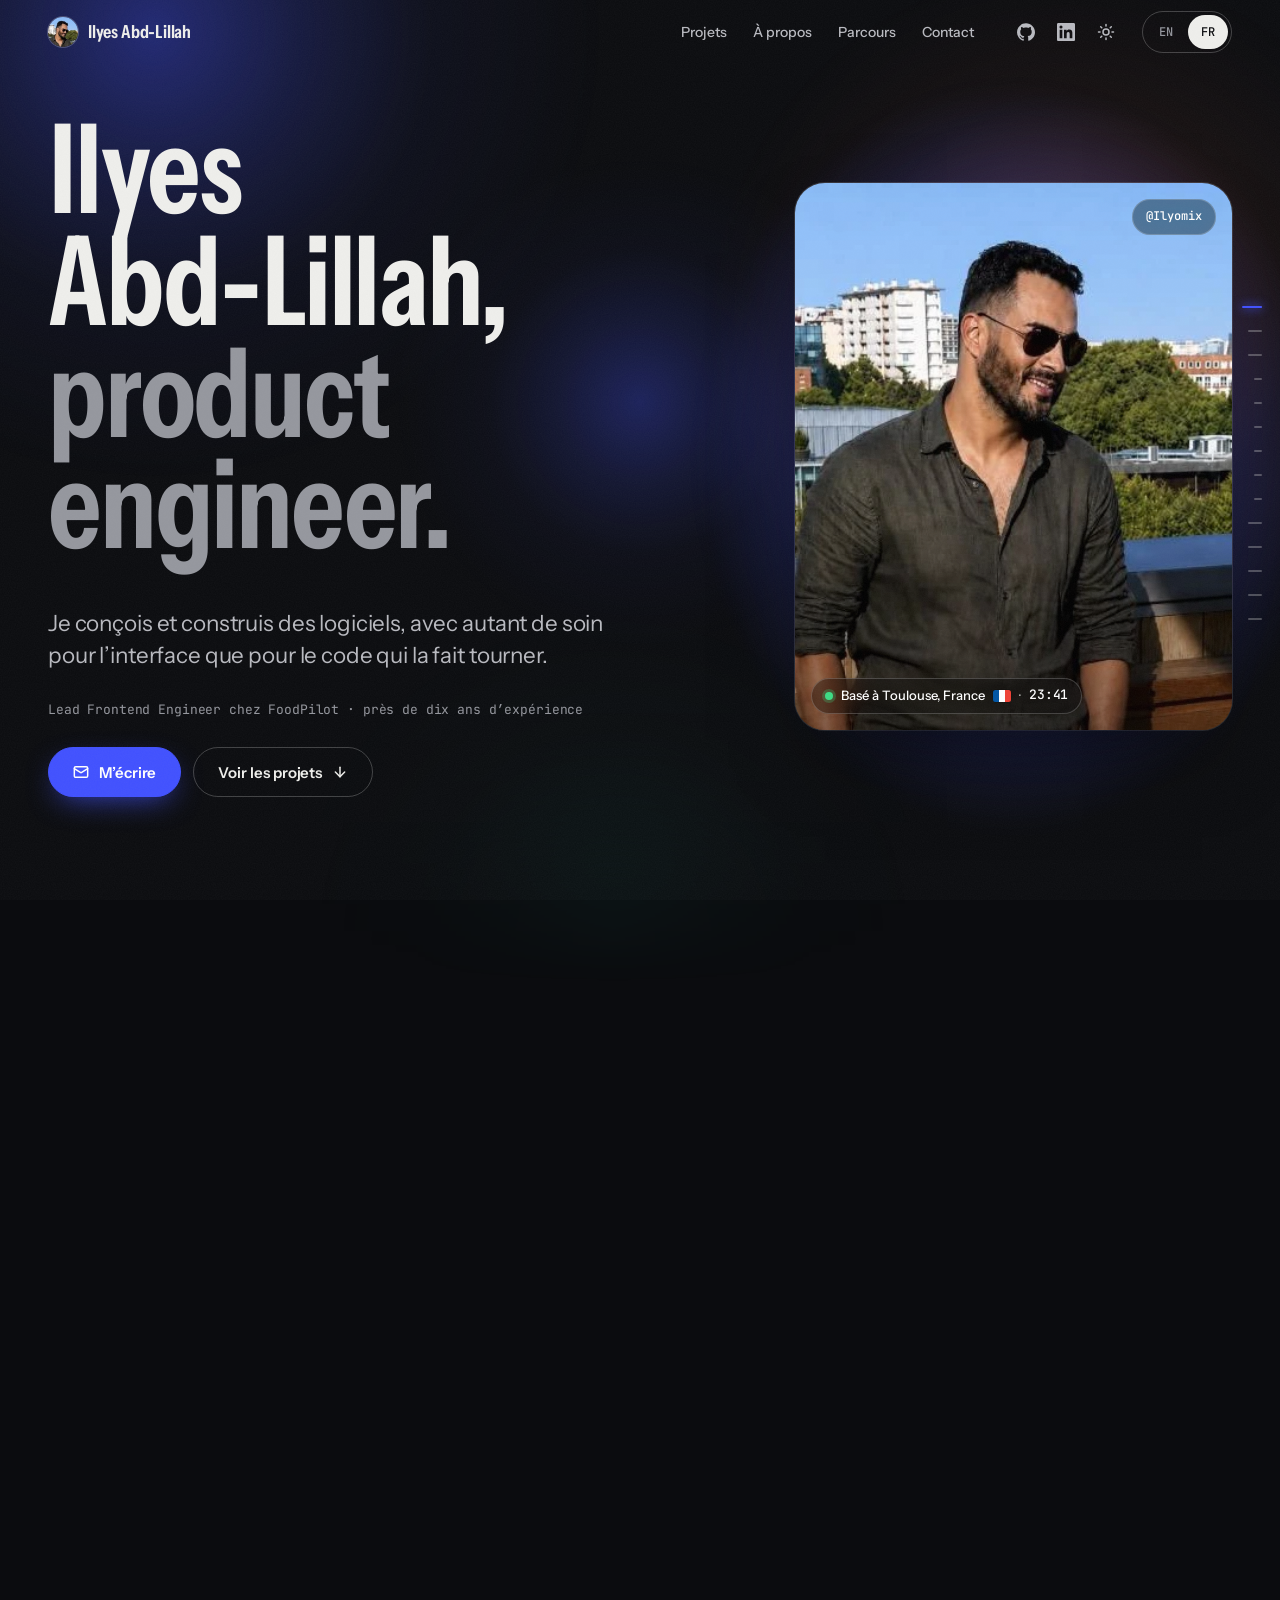
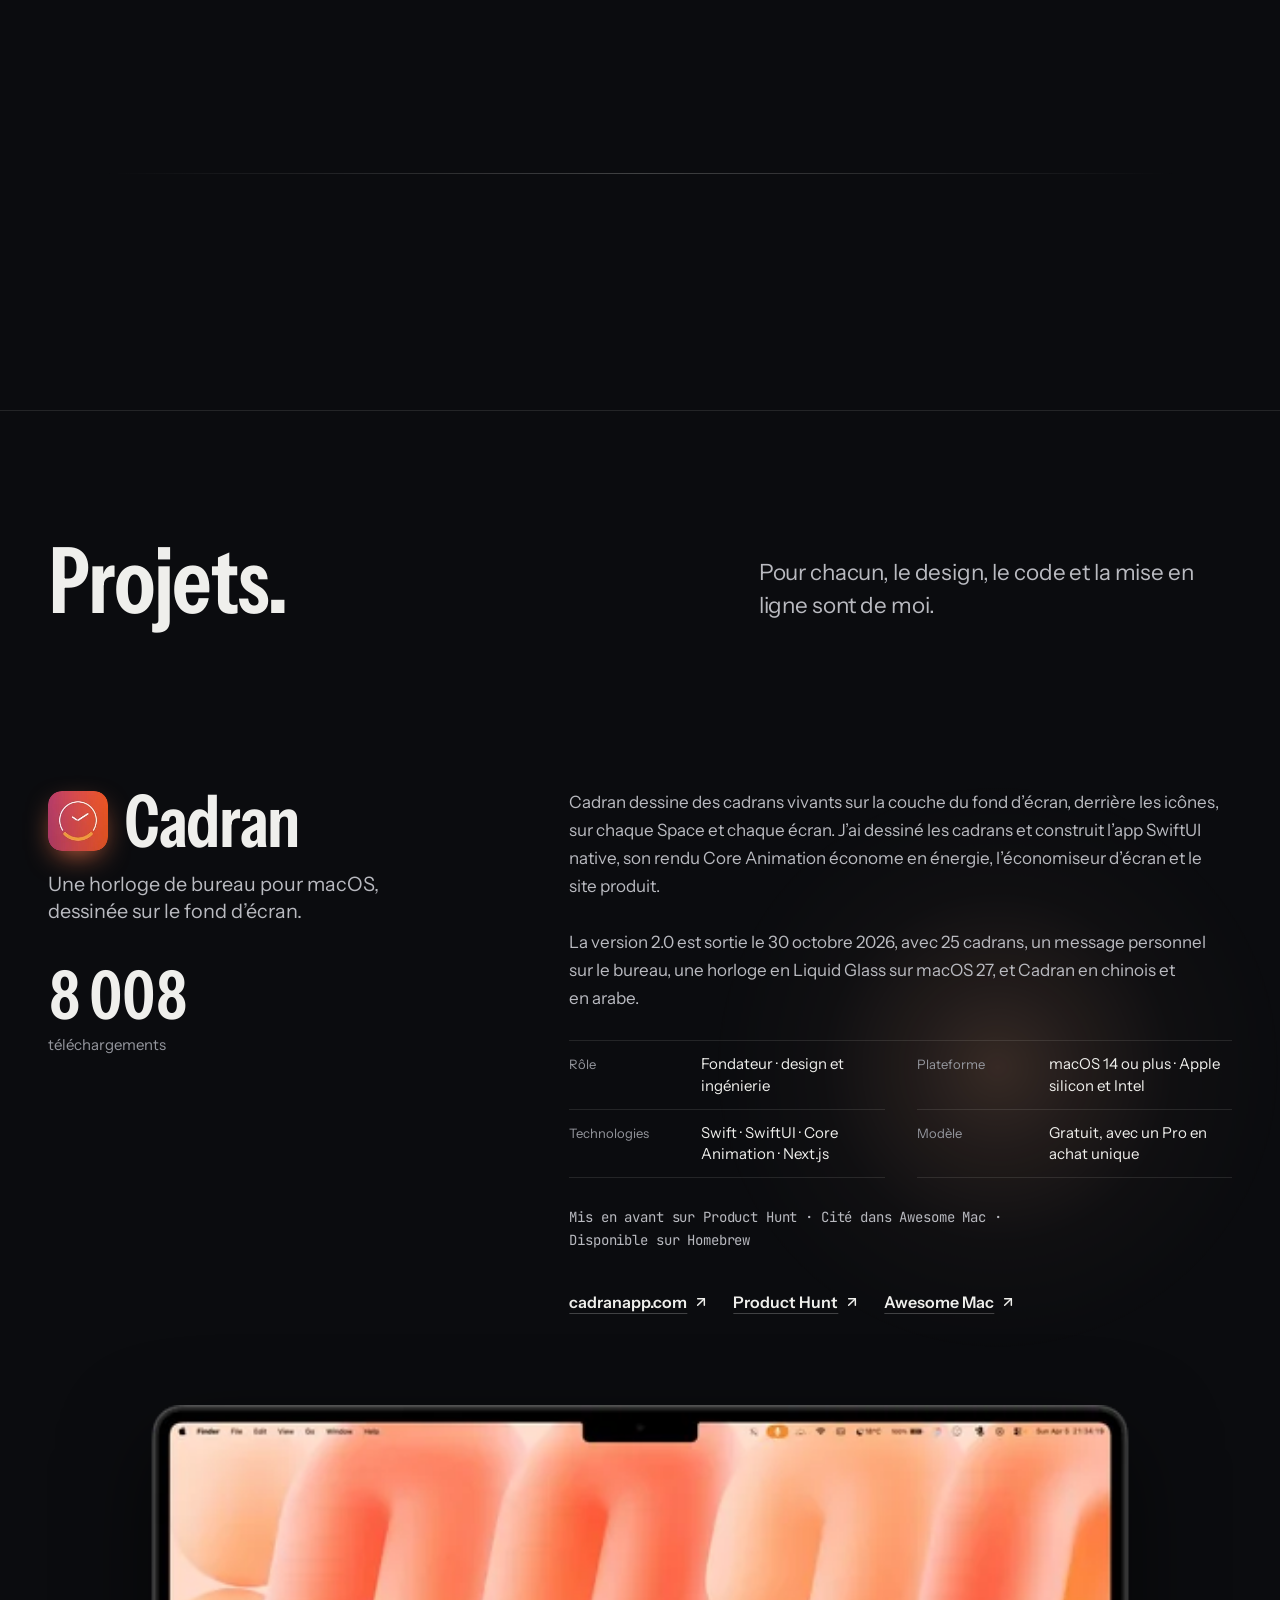
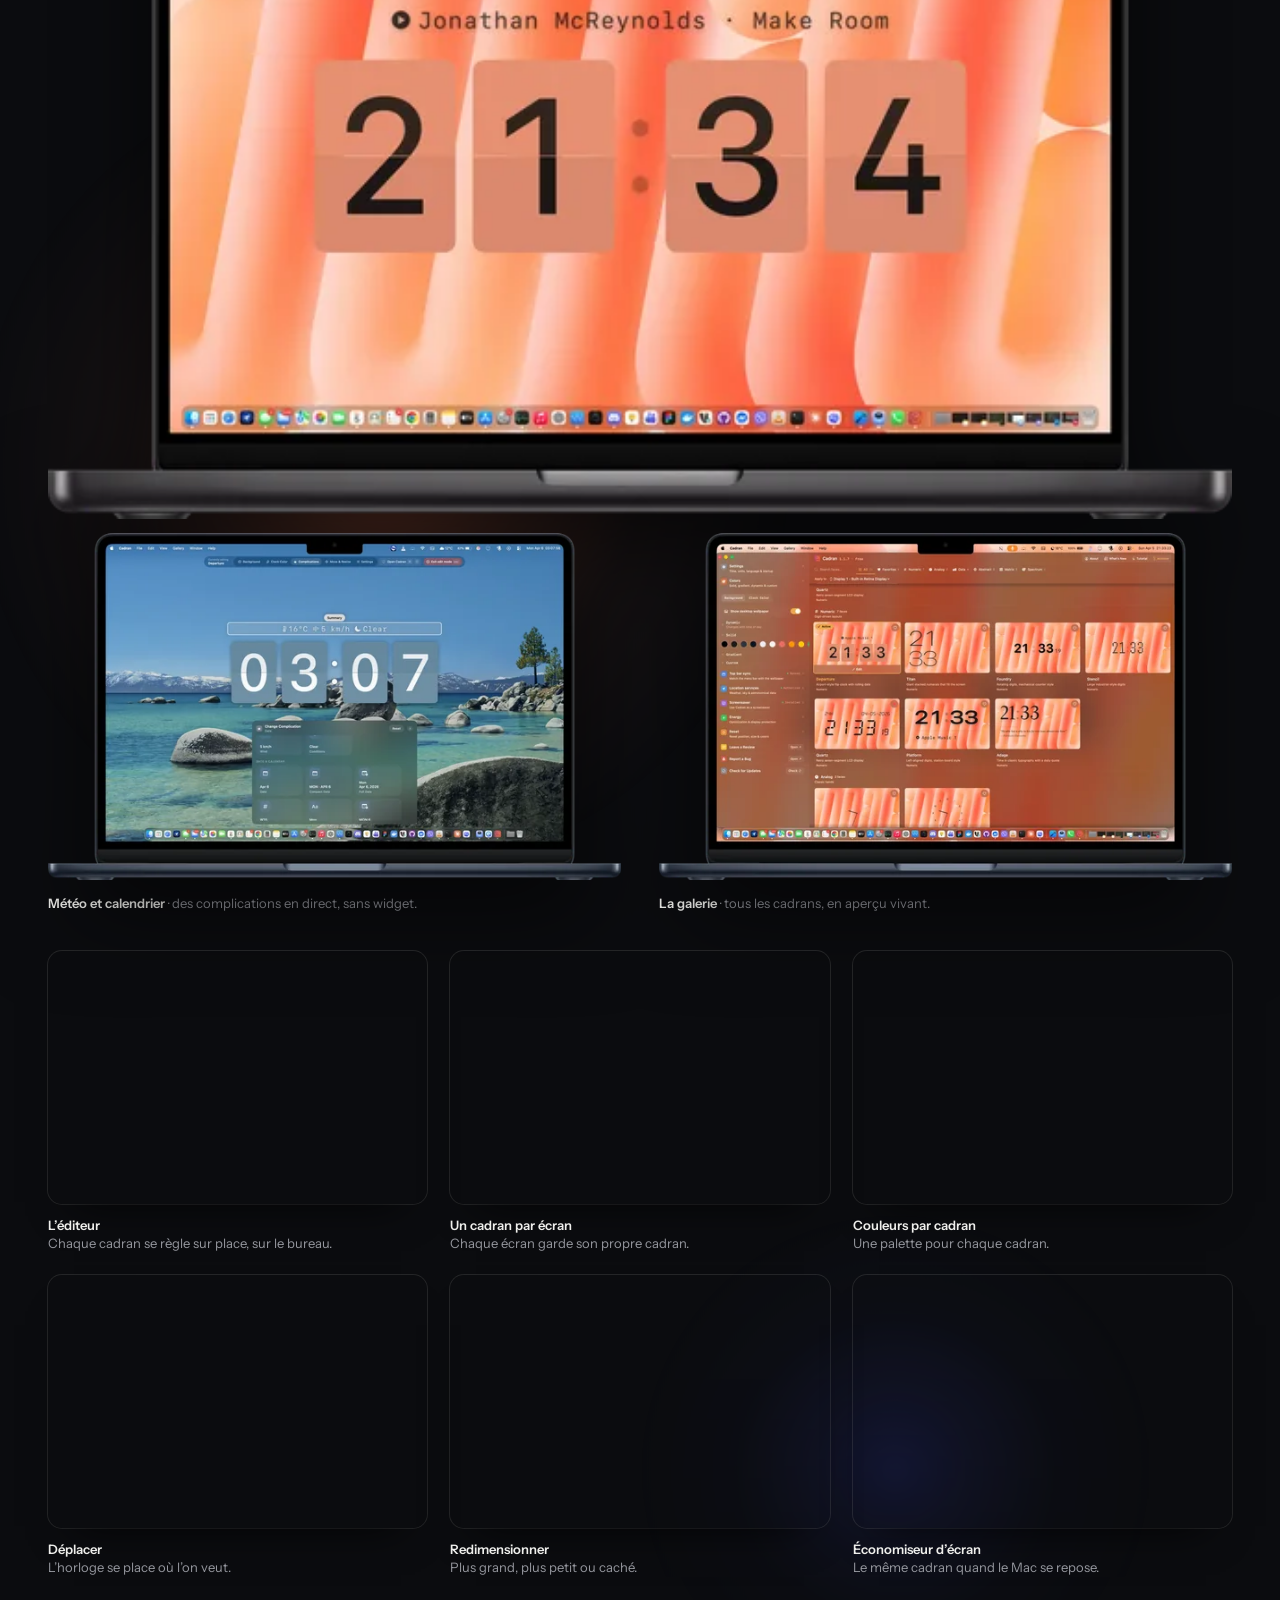
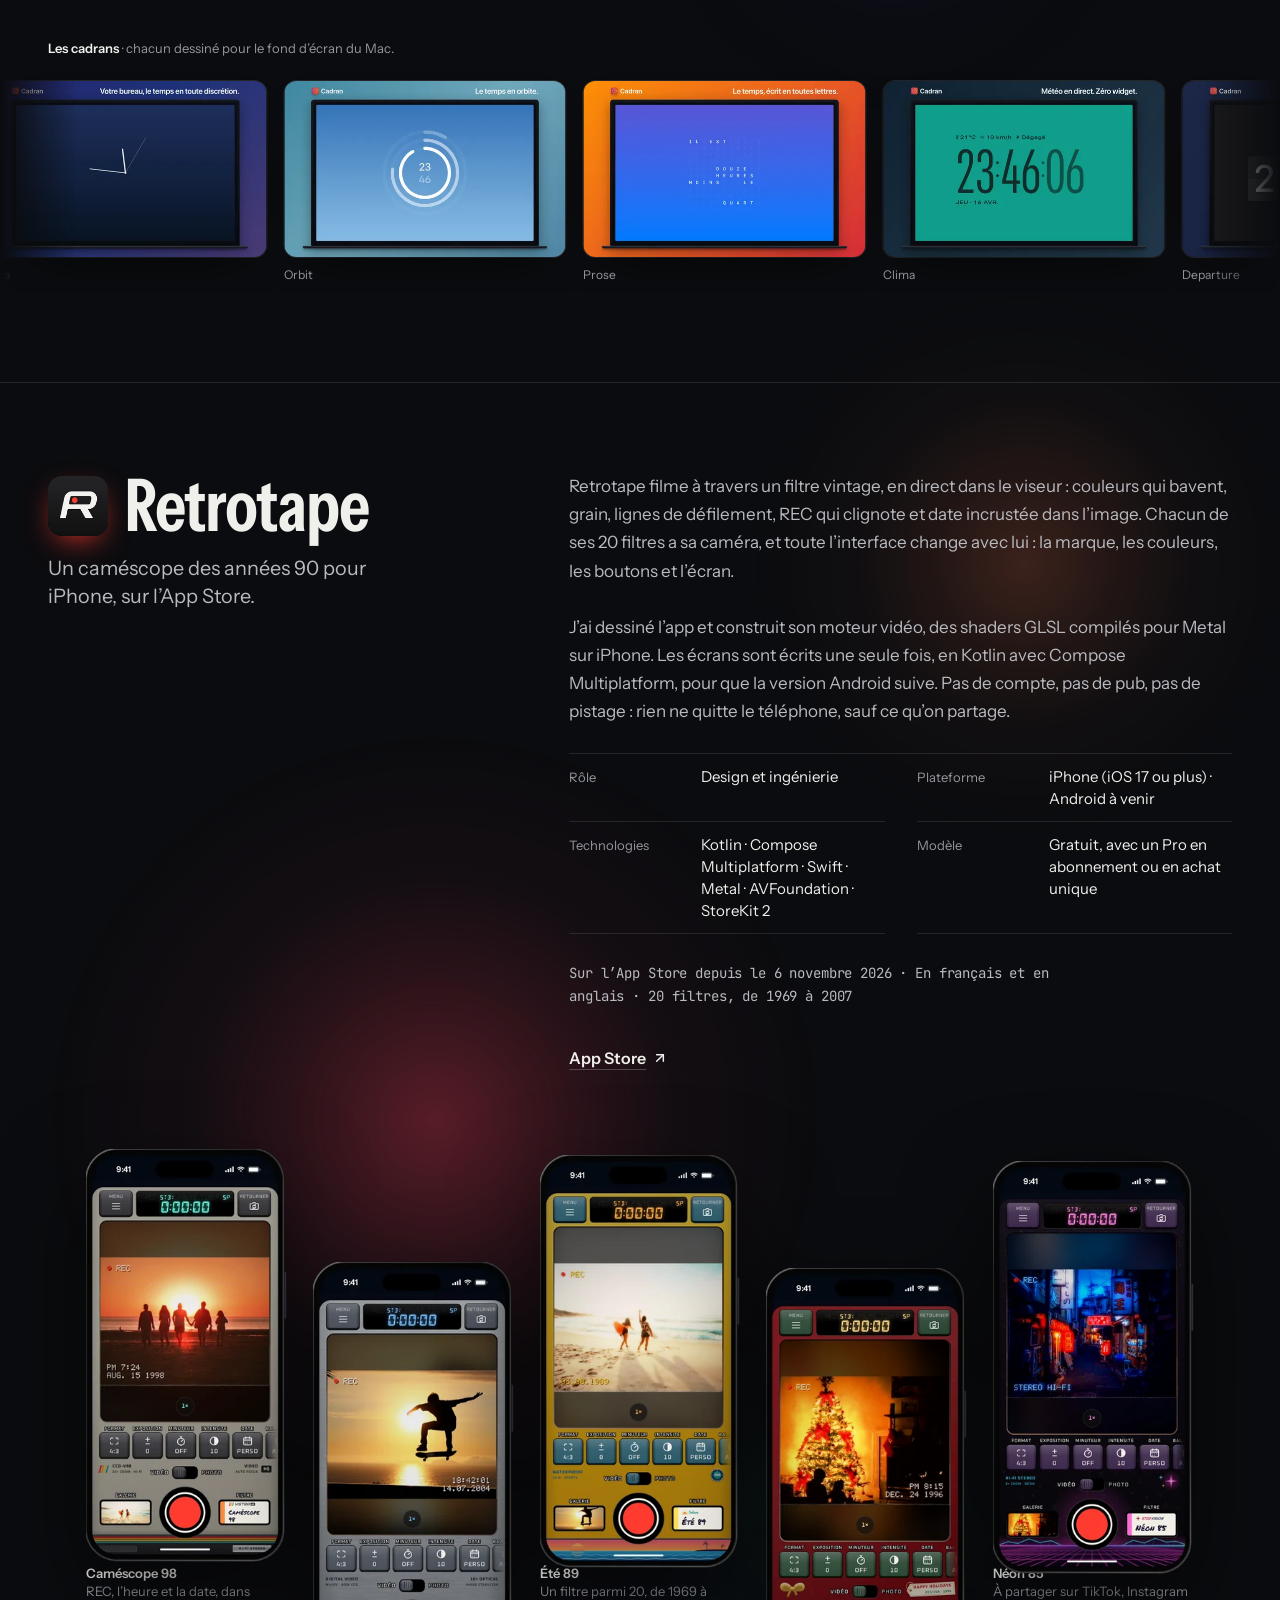
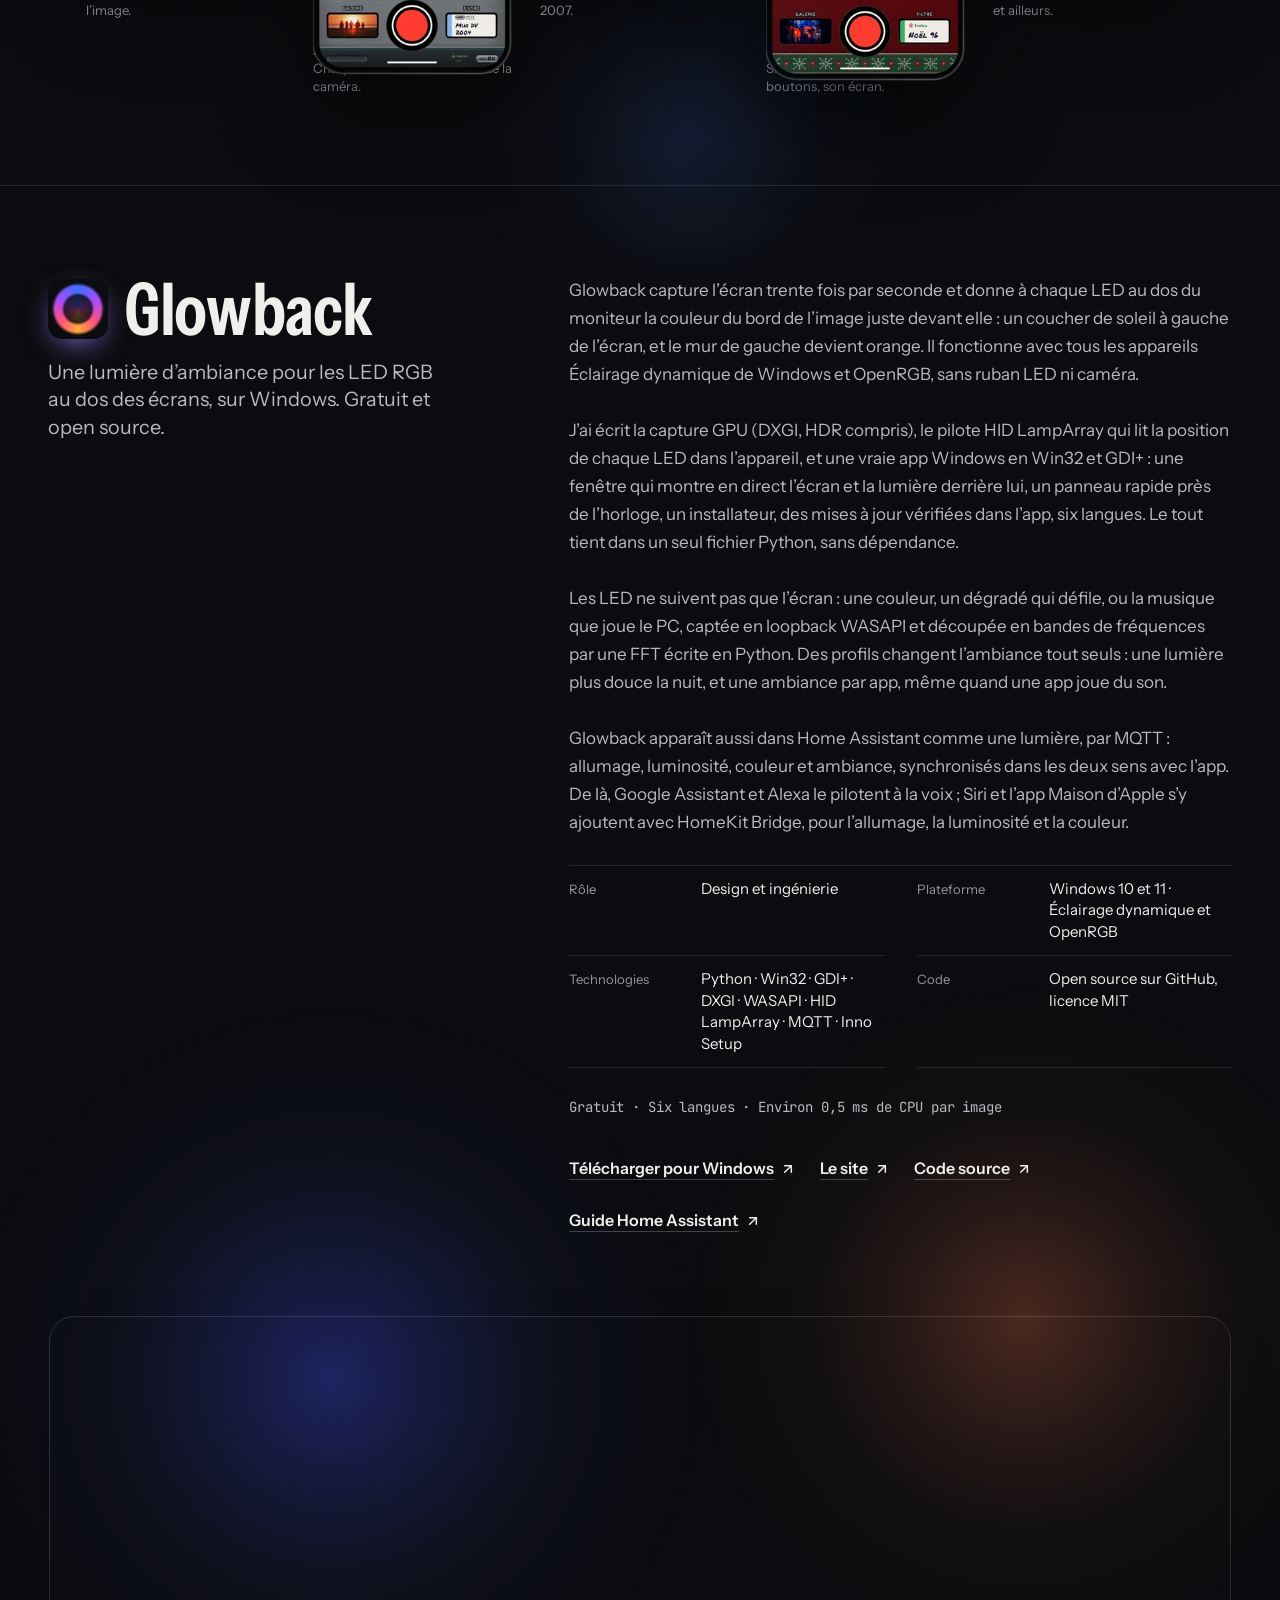
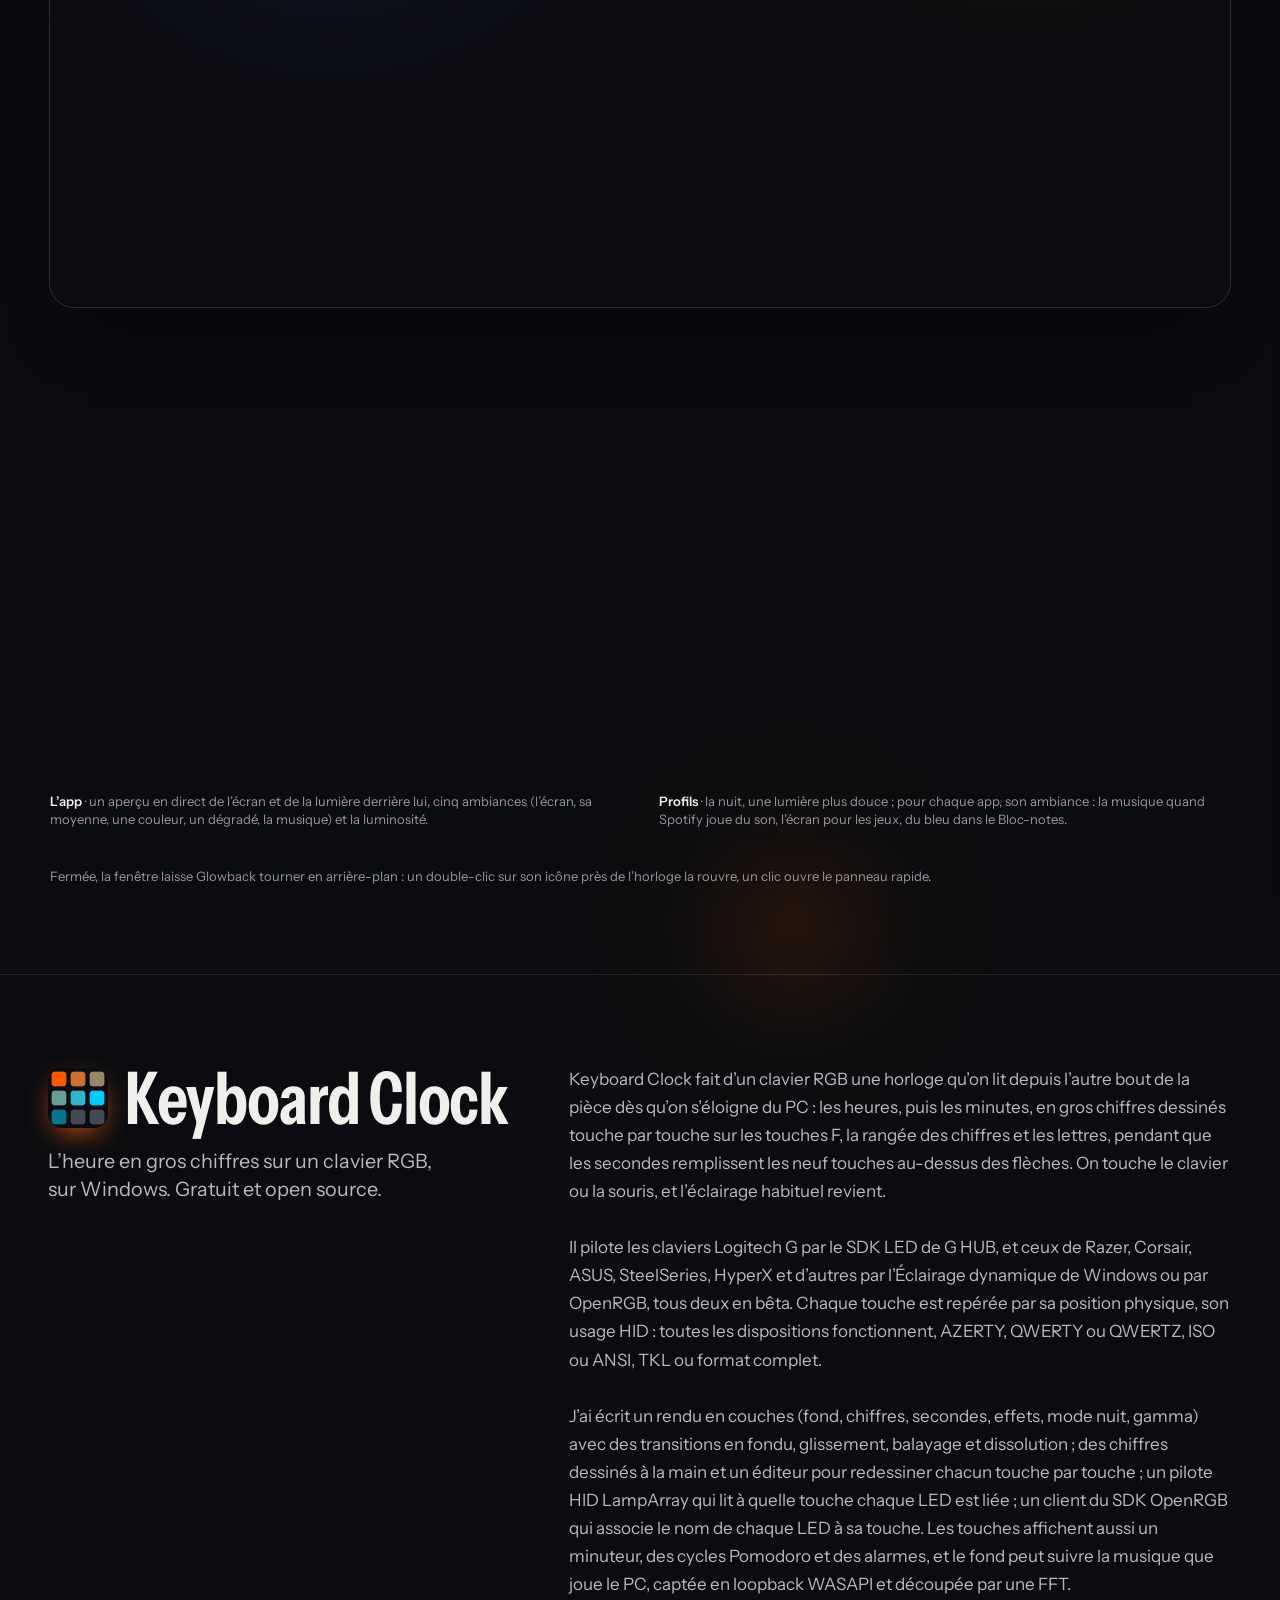
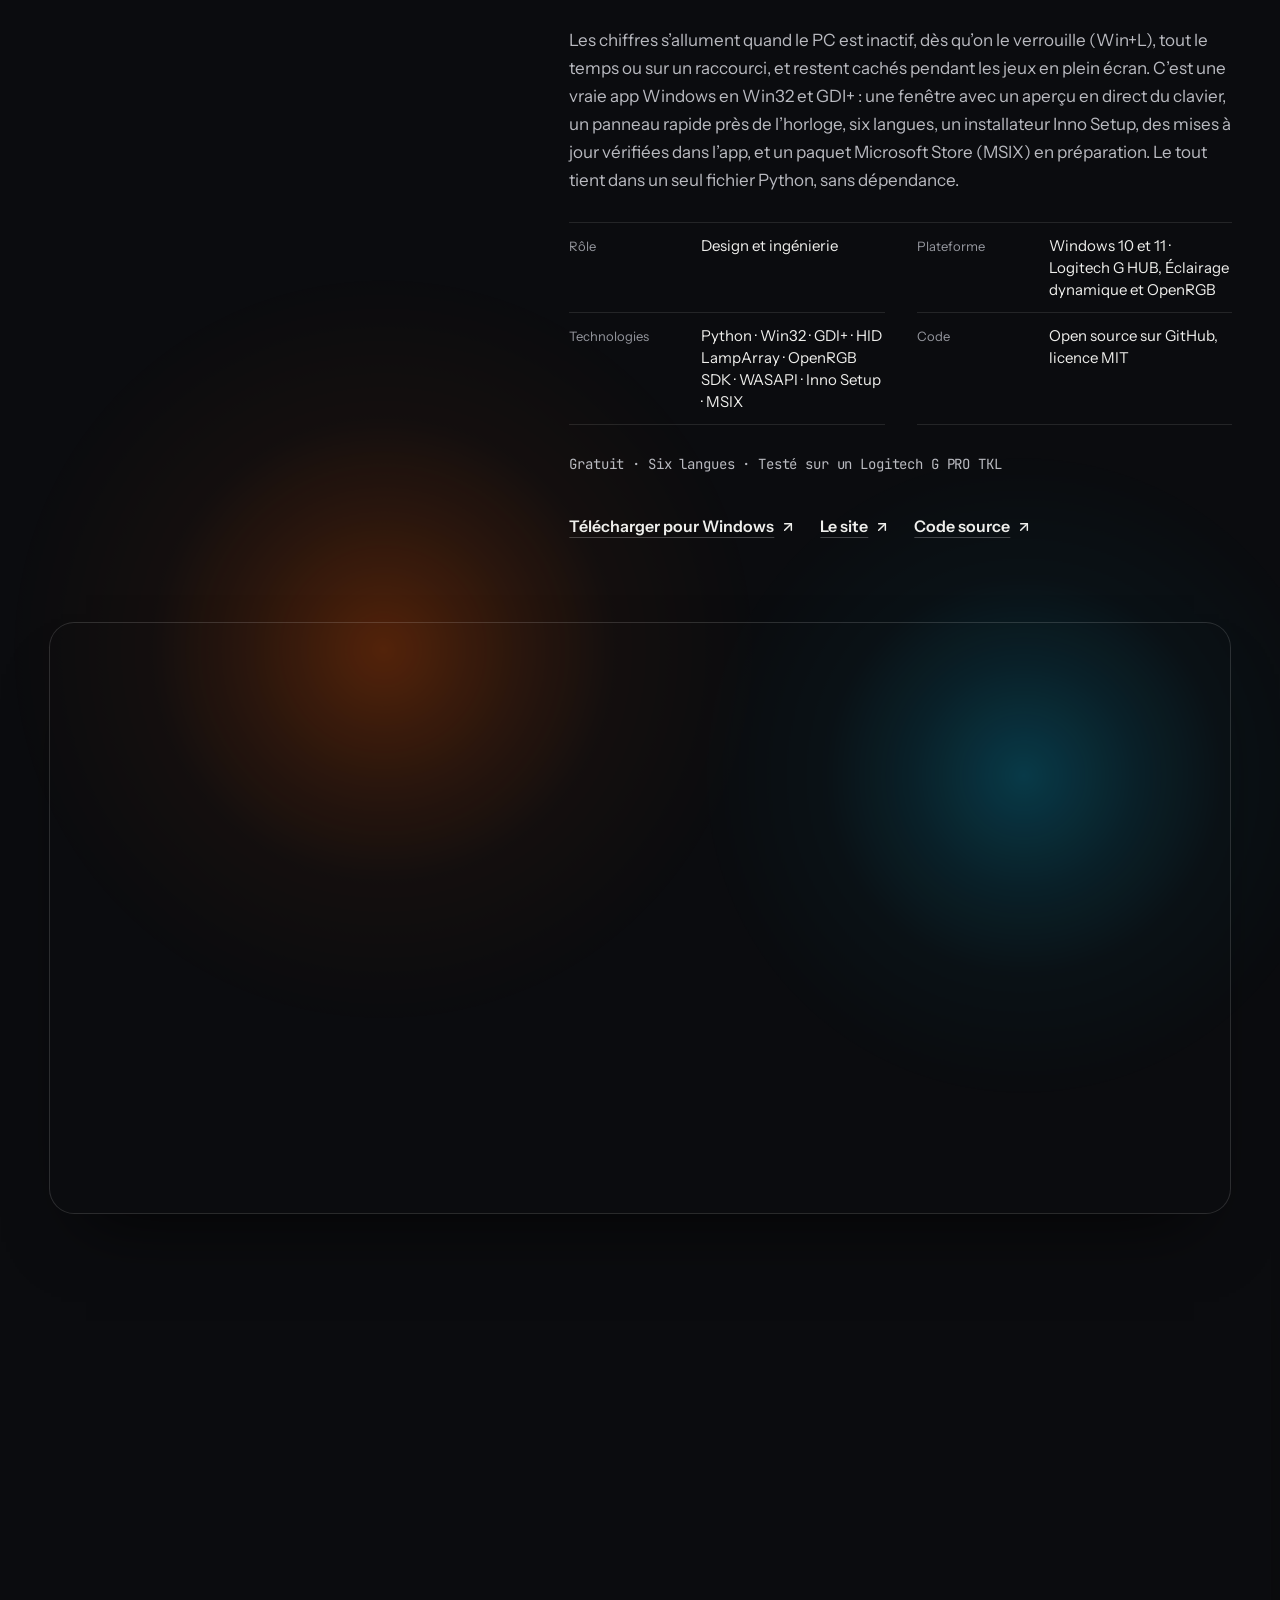
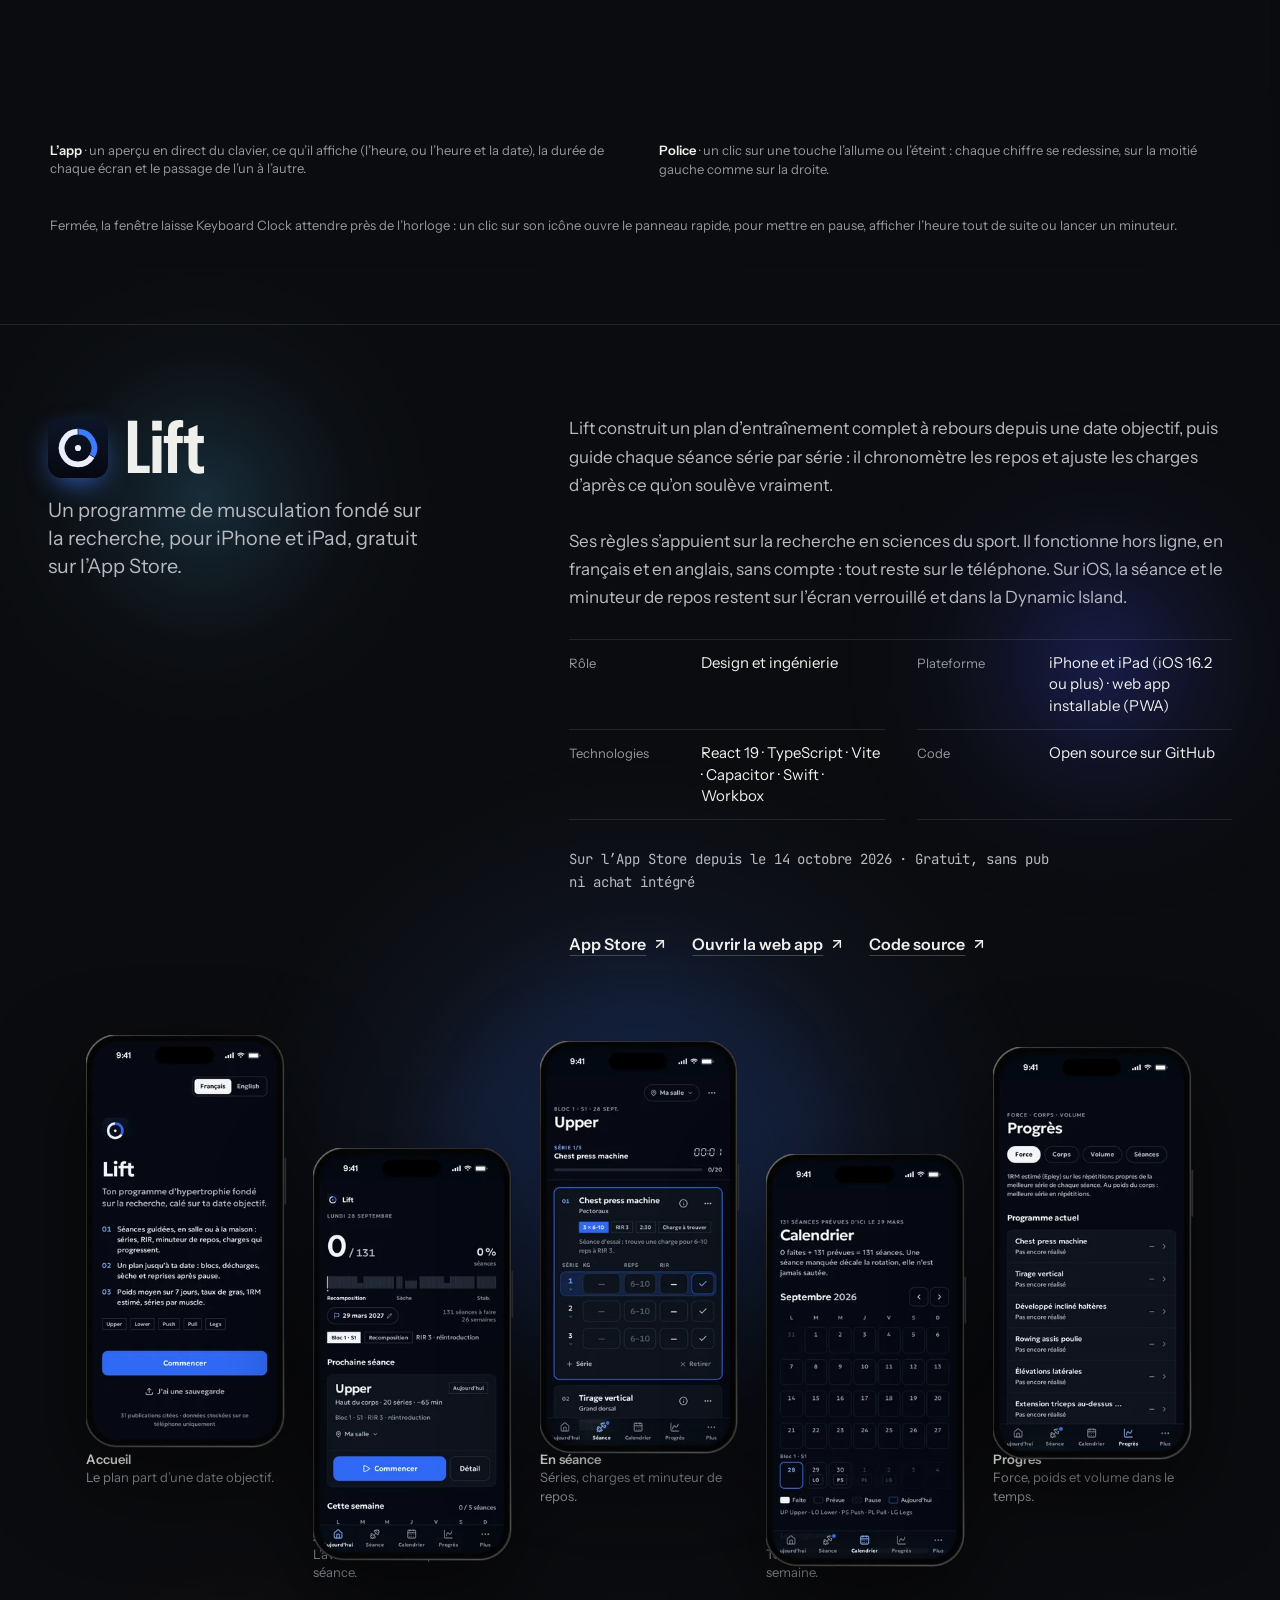
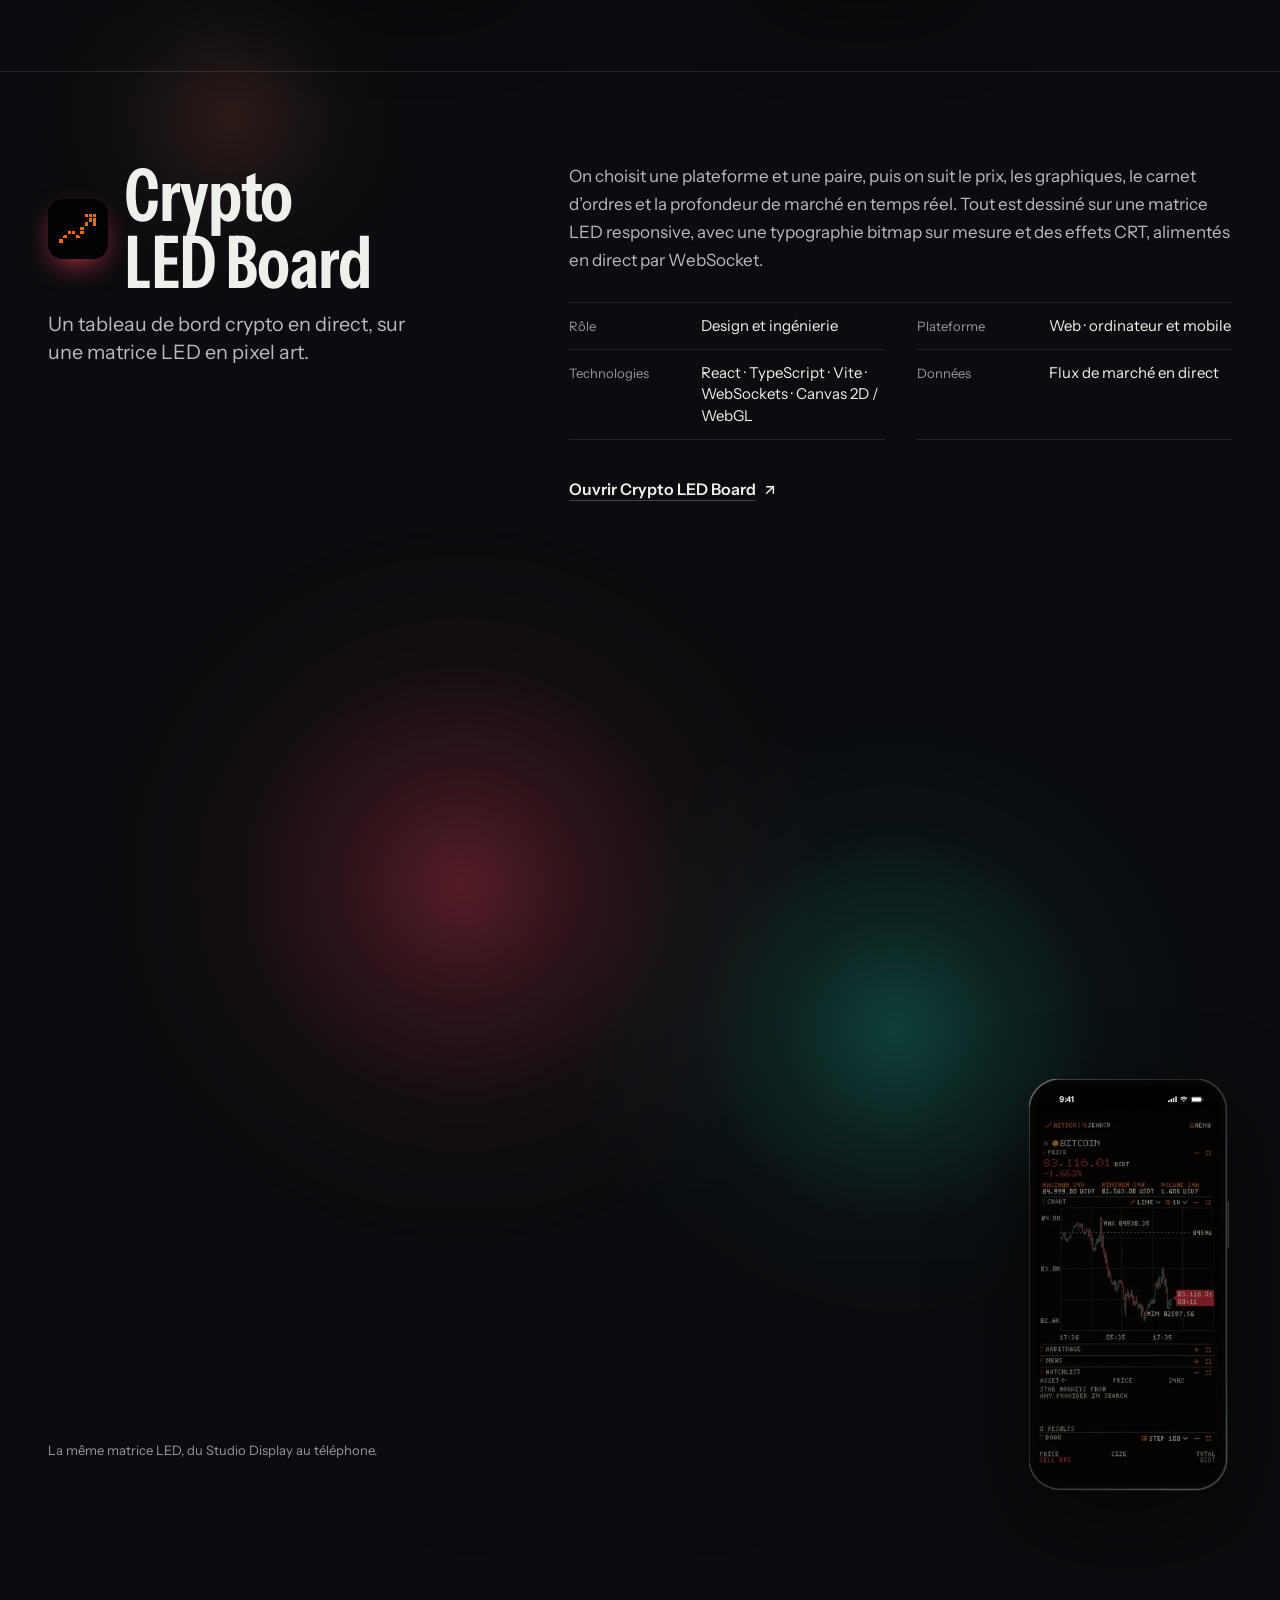
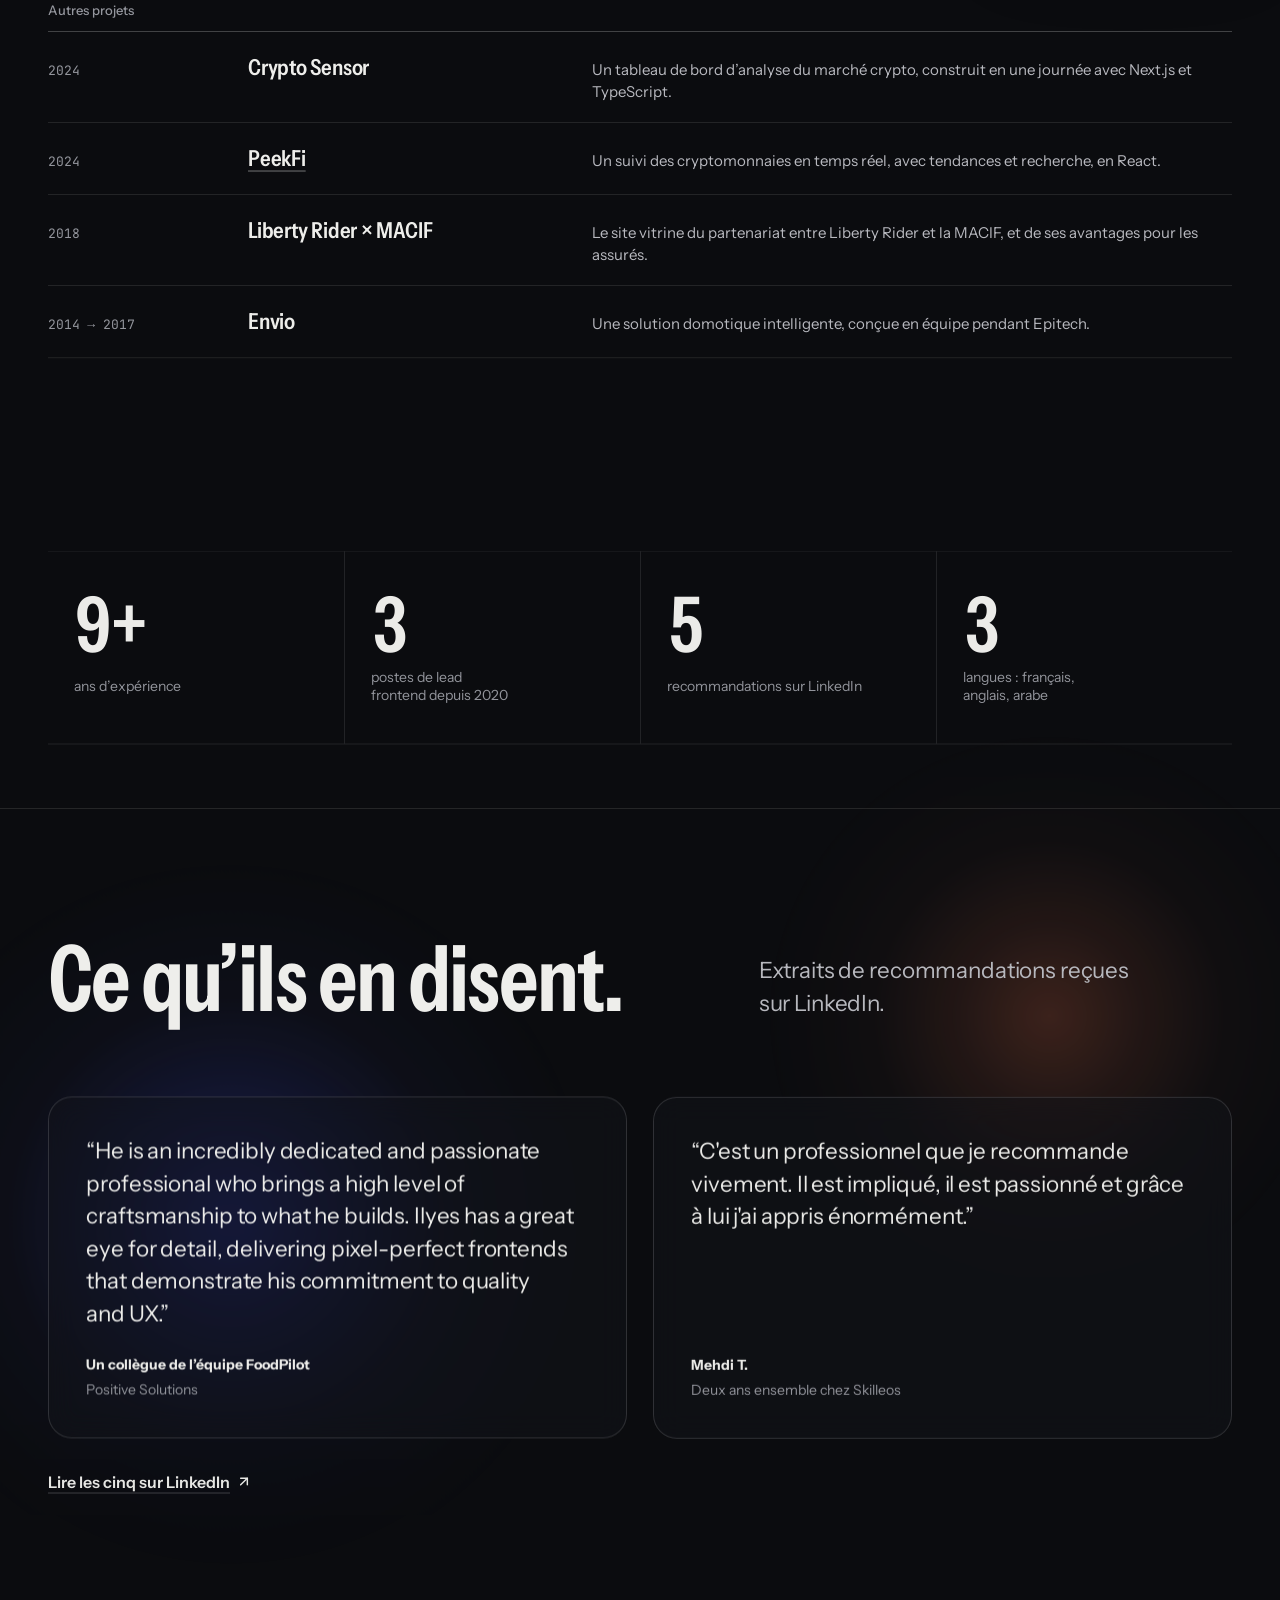
==== commit 67bbe1f4: "feat(site): Keyboard Clock, the time on RGB keyboards - Keyboard Clock joins the projects, right aft" ====
--- a/fr/index.html
+++ b/fr/index.html
@@ -18,7 +18,7 @@
 <meta property="og:type" content="profile">
 <meta property="og:site_name" content="Ilyes Abd-Lillah">
 <meta property="og:title" content="Ilyes Abd-Lillah · Product Engineer">
-<meta property="og:description" content="Product engineer basé à Toulouse, Lead Frontend Engineer chez FoodPilot, près de dix ans d’expérience. Produits conçus et lancés : Cadran (7 000+ téléchargements), Retrotape, Glowback, Lift et Crypto LED Board.">
+<meta property="og:description" content="Product engineer basé à Toulouse, Lead Frontend Engineer chez FoodPilot, près de dix ans d’expérience. Produits conçus et lancés : Cadran (8 000+ téléchargements), Retrotape, Glowback, Keyboard Clock, Lift et Crypto LED Board.">
 <meta property="og:url" content="https://ilyomix.github.io/fr/">
 <meta property="og:locale" content="fr_FR">
 <meta property="og:locale:alternate" content="en_US">
@@ -27,15 +27,15 @@
 <meta property="og:image:type" content="image/jpeg">
 <meta property="og:image:width" content="1200">
 <meta property="og:image:height" content="630">
-<meta property="og:image:alt" content="Portrait d’Ilyes Abd-Lillah, product engineer basé à Toulouse, Lead Frontend Engineer chez FoodPilot, avec ses apps Cadran, Retrotape, Glowback, Lift et Crypto LED Board.">
+<meta property="og:image:alt" content="Portrait d’Ilyes Abd-Lillah, product engineer basé à Toulouse, Lead Frontend Engineer chez FoodPilot, avec ses apps Cadran, Retrotape, Glowback, Keyboard Clock, Lift et Crypto LED Board.">
 <meta property="profile:first_name" content="Ilyes">
 <meta property="profile:last_name" content="Abd-Lillah">
 <meta property="profile:username" content="Ilyomix">
 <meta name="twitter:card" content="summary_large_image">
 <meta name="twitter:title" content="Ilyes Abd-Lillah · Product Engineer">
-<meta name="twitter:description" content="Product engineer basé à Toulouse, Lead Frontend Engineer chez FoodPilot, près de dix ans d’expérience. Produits conçus et lancés : Cadran (7 000+ téléchargements), Retrotape, Glowback, Lift et Crypto LED Board.">
+<meta name="twitter:description" content="Product engineer basé à Toulouse, Lead Frontend Engineer chez FoodPilot, près de dix ans d’expérience. Produits conçus et lancés : Cadran (8 000+ téléchargements), Retrotape, Glowback, Keyboard Clock, Lift et Crypto LED Board.">
 <meta name="twitter:image" content="https://ilyomix.github.io/assets/og/og-fr.jpg">
-<meta name="twitter:image:alt" content="Portrait d’Ilyes Abd-Lillah, product engineer basé à Toulouse, Lead Frontend Engineer chez FoodPilot, avec ses apps Cadran, Retrotape, Glowback, Lift et Crypto LED Board.">
+<meta name="twitter:image:alt" content="Portrait d’Ilyes Abd-Lillah, product engineer basé à Toulouse, Lead Frontend Engineer chez FoodPilot, avec ses apps Cadran, Retrotape, Glowback, Keyboard Clock, Lift et Crypto LED Board.">
 
 <link rel="icon" href="/favicon.ico" sizes="32x32">
 <link rel="icon" href="/assets/icons/icon.svg" type="image/svg+xml">
@@ -46,9 +46,9 @@
 <link rel="prefetch" href="/assets/js/gsap.min.js" as="script">
 <link rel="me" href="https://github.com/Ilyomix">
 <link rel="me" href="https://www.linkedin.com/in/ilyes-abd-lillah">
-<style>@font-face{font-family:"Instrument Sans";src:url("/assets/fonts/instrument-sans.woff2") format("woff2-variations"),url("/assets/fonts/instrument-sans.woff2") format("woff2");font-weight:400 700;font-stretch:75% 100%;font-style:normal;font-display:swap}@font-face{font-family:"JetBrains Mono";src:url("/assets/fonts/jetbrains-mono.woff2") format("woff2");font-weight:400 600;font-style:normal;font-display:swap}:root{color-scheme:dark;--paper:#0b0c0f;--paper-tint:rgba(11,12,15,0.14);--paper-2:#14151a;--paper-3:#1d1f25;--ink:#efefec;--ink-2:#b9bac0;--ink-3:#95979e;--rule:rgb(239 239 236 / 0.11);--rule-strong:rgb(239 239 236 / 0.24);--cobalt:#4151ff;--cobalt-hover:#5664ff;--on-cobalt:#ffffff;--cobalt-ink:#9da8ff;--glass:rgb(20 21 26 / 0.58);--glass-rim:rgb(255 255 255 / 0.14);--device-shadow:drop-shadow(0 34px 44px rgb(0 0 0 / 0.55));--contact:rgb(0 0 0 / 0.75);--screen-off:#030305;--l-cobalt:#4151ff;--l-coral:#ff7a4d;--l-peach:#ffb38a;--l-blue:#3d7bff;--l-sky:#4fc3ff;--l-red:#ff3f5c;--l-teal:#19d3b0;--light-o:1;--blend:screen;--font-sans:"Instrument Sans",-apple-system,BlinkMacSystemFont,"Helvetica Neue",Arial,sans-serif;--font-mono:"JetBrains Mono",ui-monospace,"SF Mono",Menlo,monospace;--gutter:clamp(20px,4vw,48px);--max:1360px;--section-y:clamp(80px,10vw,160px);--ease-out:cubic-bezier(0.16,1,0.3,1);--header-h:64px}:root[data-theme="light"]{color-scheme:light;--paper:#f3f2ee;--paper-tint:rgba(243,242,238,0.14);--paper-2:#e9e8e2;--paper-3:#dedcd5;--ink:#121316;--ink-2:#43454b;--ink-3:#5f6168;--rule:rgb(18 19 22 / 0.12);--rule-strong:rgb(18 19 22 / 0.26);--cobalt:#2b3ff0;--cobalt-hover:#1f32d6;--cobalt-ink:#2536d9;--glass:rgb(250 250 247 / 0.62);--glass-rim:rgb(255 255 255 / 0.7);--device-shadow:drop-shadow(0 28px 30px rgb(18 19 22 / 0.2));--contact:rgb(18 19 22 / 0.28);--light-o:0.42;--blend:normal}*,*::before,*::after{box-sizing:border-box}html{-webkit-text-size-adjust:100%;text-size-adjust:100%;scroll-padding-top:calc(var(--header-h) + 16px);overflow-x:clip}body{margin:0;background:var(--paper);color:var(--ink);font:400 1rem/1.6 var(--font-sans);font-stretch:100%;-webkit-font-smoothing:antialiased;-moz-osx-font-smoothing:grayscale;text-rendering:optimizeLegibility;overflow-x:clip;transition:background-color 300ms linear,color 300ms linear}body::after{content:"";position:fixed;inset:0;z-index:90;pointer-events:none;opacity:0.05;background-image:url("data:image/svg+xml,%3Csvg xmlns='http://www.w3.org/2000/svg' width='160' height='160'%3E%3Cfilter id='n'%3E%3CfeTurbulence type='fractalNoise' baseFrequency='.85' numOctaves='3' stitchTiles='stitch'/%3E%3CfeColorMatrix values='0 0 0 0 .5 0 0 0 0 .5 0 0 0 0 .5 0 0 0 1 0'/%3E%3C/filter%3E%3Crect width='100%25' height='100%25' filter='url(%23n)'/%3E%3C/svg%3E")}[data-theme="light"] body::after{opacity:0.035}img{display:block;max-width:100%;height:auto}a{color:inherit}h1,h2,h3,p,dl,dd,ul,ol,figure{margin:0}ul,ol{padding:0;list-style:none}::selection{background:var(--cobalt);color:var(--on-cobalt)}:focus-visible{outline:2px solid var(--cobalt);outline-offset:3px;border-radius:4px}:focus:not(:focus-visible){outline:none}main,.site-header{overflow-x:clip}.skip{position:absolute;left:var(--gutter);top:8px;z-index:60;padding:10px 16px;background:var(--ink);color:var(--paper);font-weight:600;text-decoration:none;border-radius:999px}.skip:not(:focus){width:1px;height:1px;padding:0;overflow:hidden;clip-path:inset(50%);white-space:nowrap}.wrap{position:relative;width:100%;max-width:calc(var(--max) + 2 * var(--gutter));margin:0 auto;padding:0 var(--gutter)}.mono{font-family:var(--font-mono);font-variant-numeric:tabular-nums;letter-spacing:-0.01em}.sr-only{position:absolute;width:1px;height:1px;overflow:hidden;clip:rect(0 0 0 0);white-space:nowrap}.lights{position:absolute;inset:-12% 0;z-index:-1;pointer-events:none;overflow:hidden;-webkit-mask-image:linear-gradient(180deg,transparent 0%,#000 22%,#000 78%,transparent 100%);mask-image:linear-gradient(180deg,transparent 0%,#000 22%,#000 78%,transparent 100%)}.hero-lights{inset:-30% 0 -12% 0;-webkit-mask-image:linear-gradient(180deg,#000 0%,#000 72%,transparent 100%);mask-image:linear-gradient(180deg,#000 0%,#000 72%,transparent 100%)}.contact-lights{inset:-10% 0 0 0;-webkit-mask-image:linear-gradient(180deg,transparent 0%,#000 26%,#000 100%);mask-image:linear-gradient(180deg,transparent 0%,#000 26%,#000 100%)}.lights i{position:absolute;left:var(--x);top:var(--y);width:var(--s,60vmax);aspect-ratio:1;border-radius:50%;translate:-50% -50%;background:radial-gradient(closest-side,var(--c) 0%,color-mix(in srgb,var(--c) 46%,transparent) 34%,color-mix(in srgb,var(--c) 12%,transparent) 62%,transparent 100%);opacity:calc(var(--o,0.5) * var(--light-o));mix-blend-mode:var(--blend);will-change:transform}.section-lit{position:relative;isolation:isolate}.display{font-stretch:75%;font-weight:640;letter-spacing:-0.018em;line-height:0.9;text-wrap:balance}.h-section{font-size:clamp(2.75rem,1.4rem + 5.4vw,6.5rem)}.h-project{font-size:clamp(2.5rem,1.5rem + 3.8vw,5rem);line-height:0.92}.lede{font-size:clamp(1.125rem,1rem + 0.5vw,1.4375rem);line-height:1.45;letter-spacing:-0.006em;color:var(--ink-2);text-wrap:pretty}.facts{font-size:0.8125rem;line-height:1.5;color:var(--ink-3)}.site-header{position:sticky;top:0;z-index:50;border-bottom:1px solid transparent;transition:border-color 200ms linear,background-color 200ms linear}.site-header.is-scrolled{border-bottom-color:var(--rule);background:color-mix(in srgb,var(--paper) 72%,transparent);-webkit-backdrop-filter:blur(18px) saturate(1.5);backdrop-filter:blur(18px) saturate(1.5)}@media (max-width:900px){.site-header,.site-header.is-scrolled{background-color:var(--paper);border-bottom-color:var(--rule);-webkit-backdrop-filter:none;backdrop-filter:none;transition:none}body::after{display:none}}.site-header .wrap{height:var(--header-h);display:flex;align-items:center;gap:20px}.wordmark{font-stretch:80%;font-weight:650;font-size:1.125rem;letter-spacing:-0.01em;text-decoration:none;white-space:nowrap;margin-right:auto;display:inline-flex;align-items:center;gap:10px;min-height:44px}.avatar{width:30px;height:30px;border-radius:50%;object-fit:cover;flex:none;box-shadow:0 0 0 1px var(--rule-strong)}.tools{display:inline-flex;align-items:center;gap:0;margin-right:-4px}.icon-btn{display:inline-flex;align-items:center;justify-content:center;width:40px;height:40px;border-radius:999px;color:var(--ink-2);transition:color 160ms linear,background-color 160ms linear}.icon-btn:hover{color:var(--ink);background:var(--paper-2)}.icon-btn svg{width:18px;height:18px}.nav{display:flex;align-items:center;gap:2px}.nav a{display:inline-flex;align-items:center;min-height:44px;padding:0 12px;font-size:0.875rem;font-weight:500;color:var(--ink-2);text-decoration:none;border-radius:999px;transition:color 160ms linear,background-color 160ms linear}.nav a:hover{color:var(--ink);background:var(--paper-2)}.header-place{display:grid;grid-template-columns:1fr;font-size:0.8125rem;font-weight:500;color:var(--ink-2);white-space:nowrap;transition:grid-template-columns 460ms var(--ease-out),margin-left 460ms var(--ease-out),opacity 260ms linear 160ms,visibility 0s linear 0s}.header-place-in{display:inline-flex;align-items:center;gap:8px;min-width:0;overflow:hidden}.header-place-in>svg:first-child{width:13px;height:13px;flex:none}.header-place .mono{color:var(--ink-3);font-size:0.75rem}.place-sep{color:var(--ink-3)}.js .header-place:not(.is-shown){grid-template-columns:0fr;margin-left:-20px;opacity:0;visibility:hidden;transition:grid-template-columns 460ms var(--ease-out),margin-left 460ms var(--ease-out),opacity 140ms linear,visibility 0s linear 460ms}@media (max-width:1279px){.place-lead{display:none}}.flag{width:18px;height:12px;border-radius:2.5px;flex:none;box-shadow:0 0 0 0.5px rgb(0 0 0 / 0.25)}.theme-toggle{display:none;align-items:center;justify-content:center;width:40px;height:40px;border:0;border-radius:999px;background:transparent;color:var(--ink-2);cursor:pointer;transition:color 160ms linear,background-color 160ms linear}.js .theme-toggle{display:inline-flex}.theme-toggle:hover{color:var(--ink);background:var(--paper-2)}.theme-toggle svg{width:18px;height:18px}.theme-toggle .i-moon{display:none}[data-theme="light"] .theme-toggle .i-moon{display:block}[data-theme="light"] .theme-toggle .i-sun{display:none}.lang-switch{display:inline-flex;padding:3px;gap:2px;border:1px solid var(--rule-strong);border-radius:999px}.lang-switch a{display:inline-flex;align-items:center;justify-content:center;min-width:40px;height:34px;padding:0 10px;border-radius:999px;font:500 0.75rem/1 var(--font-mono);letter-spacing:0.02em;color:var(--ink-3);text-decoration:none;transition:color 160ms linear,background-color 160ms linear}.lang-switch a:hover{color:var(--ink)}.lang-switch a[aria-current="page"]{background:var(--ink);color:var(--paper)}@media (max-width:900px){.nav,.header-place{display:none}}@media (max-width:520px){.site-header .wrap{gap:8px}.wordmark{gap:8px}.avatar{width:28px;height:28px}.icon-btn,.theme-toggle{width:36px}.lang-switch a{min-width:34px;padding:0 8px}}@media (max-width:380px){.wordmark{font-size:1.0625rem}}@media (max-width:350px){.js .theme-toggle{display:none}}.toc{--toc-accent:var(--cobalt);position:fixed;z-index:45}.toc-toggle{display:none}.toc-panel,.toc-list{position:relative}.toc ol{display:grid;gap:2px}.toc a{position:relative;display:flex;align-items:center;height:var(--row);text-decoration:none;font-weight:500;line-height:1;transition:color 160ms linear,background-color 200ms linear}.toc-label{overflow:hidden;white-space:nowrap}.toc-dot{position:absolute;top:0;background:var(--toc-accent);box-shadow:0 0 10px 1px color-mix(in srgb,var(--toc-accent) 70%,transparent);opacity:0;translate:0 var(--dot-y,0px);transition:translate 420ms var(--ease-out),background-color 300ms linear,box-shadow 300ms linear,opacity 200ms linear;pointer-events:none}.toc.is-ready .toc-dot{opacity:1}@media (min-width:1100px){.toc{--row:24px;--tick:14px;right:clamp(2px,2.5vw - 26px,18px);top:50%;translate:0 -50%}.toc-sub{--tick:8px}.toc-panel{display:grid;padding-bottom:8px;border-radius:18px}.toc-panel::before{content:"";position:absolute;inset:0;z-index:-1;border-radius:inherit;background:var(--glass);box-shadow:inset 0 0 0 1px var(--glass-rim),0 18px 40px -20px rgb(0 0 0 / 0.6);-webkit-backdrop-filter:blur(16px) saturate(1.4);backdrop-filter:blur(16px) saturate(1.4);opacity:0;transition:opacity 220ms linear}.toc-head{height:34px;max-width:0;overflow:hidden;padding-top:14px;font-size:0.6875rem;line-height:1;letter-spacing:0.04em;text-transform:uppercase;white-space:nowrap;color:var(--ink-3);opacity:0;transition:max-width 360ms var(--ease-out),padding 360ms var(--ease-out),opacity 200ms linear}.toc ol{gap:0}.toc a{justify-content:flex-end;padding:0 12px 0 10px;font-size:0.8125rem;color:var(--ink-3);transition:color 160ms linear,padding 360ms var(--ease-out)}.toc a::after{content:"";flex:none;width:var(--tick);height:2px;border-radius:1px;background:color-mix(in srgb,var(--ink) 28%,transparent);transition:width 300ms var(--ease-out),margin 300ms var(--ease-out),background-color 160ms linear}.toc a:hover,.toc a:focus-visible,.toc a[aria-current]{color:var(--ink)}.toc a:focus-visible{outline-offset:-2px;border-radius:9px}.toc a:hover::after,.toc a:focus-visible::after{width:calc(var(--tick) + 4px);margin-left:-4px;background:color-mix(in srgb,var(--ink) 64%,transparent)}.toc-ico{display:none}.toc-label{flex:1;max-width:0;opacity:0;translate:8px 0;transition:max-width 360ms var(--ease-out),margin 360ms var(--ease-out),translate 360ms var(--ease-out),opacity 200ms linear}.toc-sub .toc-label{text-indent:12px}.toc-dot{right:12px;width:20px;height:2px;border-radius:1px}.toc:hover .toc-panel::before,.toc:focus-within .toc-panel::before{opacity:1}.toc:hover .toc-head,.toc:focus-within .toc-head{max-width:14rem;padding-left:16px;padding-right:16px;opacity:1}.toc:hover a,.toc:focus-within a{padding-left:16px}.toc:hover .toc-label,.toc:focus-within .toc-label{max-width:14rem;margin-right:18px;opacity:1;translate:none}}@media (min-width:1100px) and (max-height:560px){.toc{--row:20px}}@media (min-width:1100px) and (max-height:450px){.toc{display:none}}@media (max-width:1099px){html.js{scroll-padding-top:calc(var(--header-h) + 64px)}.toc{--row:44px;left:0;right:0;top:var(--header-h);translate:0 -100%;visibility:hidden;transition:translate 380ms var(--ease-out),visibility 0s linear 380ms}html:not(.js) .toc{display:none}.toc.is-past{translate:none;visibility:visible;transition:translate 380ms var(--ease-out),visibility 0s}.toc-toggle{display:flex;align-items:center;gap:12px;width:100%;height:48px;padding:0 var(--gutter);border:0;border-bottom:1px solid var(--rule);background:var(--paper);color:var(--ink);font:600 0.9375rem/1 var(--font-sans);text-align:left;cursor:pointer}.toc-now{display:inline-flex;align-items:center;gap:10px;min-width:0;margin-right:auto}.toc-now .toc-label{max-width:none;margin:0;opacity:1;overflow:hidden;text-overflow:ellipsis}.toc-now .toc-ico img{opacity:1}.toc-title{font-size:0.6875rem;font-weight:500;letter-spacing:0.04em;text-transform:uppercase;color:var(--ink-3);white-space:nowrap}.toc-chev{width:18px;height:18px;flex:none;color:var(--ink-3);transition:rotate 300ms var(--ease-out)}.toc.is-open .toc-chev{rotate:180deg}.toc-panel{display:none;max-height:calc(100svh - var(--header-h) - 48px - 24px);overflow-y:auto;padding:8px var(--gutter) 12px;border-radius:0 0 22px 22px;background:var(--paper);box-shadow:0 24px 40px -18px rgb(0 0 0 / 0.55);border-bottom:1px solid var(--rule);-webkit-backdrop-filter:none;backdrop-filter:none}.toc.is-open .toc-panel{display:grid}.toc-head{display:none}.toc ol{gap:2px}.toc a{padding:0 12px 0 22px;border-radius:12px;font-size:0.9375rem;color:var(--ink-2)}.toc a:hover{color:var(--ink);background:color-mix(in srgb,var(--ink) 7%,transparent)}.toc a[aria-current]{color:var(--ink);background:color-mix(in srgb,var(--accent) 16%,transparent)}.toc-ico{display:grid;place-items:center;width:22px;height:22px;flex:none}.toc-ico img{width:22px;height:22px;border-radius:6px;object-fit:cover;opacity:0.62;transition:opacity 200ms linear}.toc-ico img.round{border-radius:50%}.toc-ico svg{width:18px;height:18px}.toc a:hover img,.toc a[aria-current] img{opacity:1}.toc ol .toc-label{max-width:none;margin-left:12px;opacity:1}.toc-dot{left:8px;width:6px;height:6px;border-radius:50%}}@media (min-width:900px) and (max-width:1099px){.toc-toggle{background:color-mix(in srgb,var(--paper) 72%,transparent);-webkit-backdrop-filter:blur(18px) saturate(1.5);backdrop-filter:blur(18px) saturate(1.5)}}.btn{display:inline-flex;align-items:center;justify-content:center;gap:10px;min-height:50px;padding:0 24px;border-radius:999px;font:600 0.9375rem/1 var(--font-sans);letter-spacing:-0.005em;text-decoration:none;border:1px solid var(--rule-strong);color:var(--ink);background:transparent;transition:background-color 180ms linear,border-color 180ms linear,box-shadow 240ms linear,transform 220ms var(--ease-out)}.btn:hover{border-color:var(--ink)}.btn:active{transform:scale(0.98)}.btn-primary{background:var(--cobalt);border-color:var(--cobalt);color:var(--on-cobalt);box-shadow:0 10px 30px -10px color-mix(in srgb,var(--cobalt) 80%,transparent)}.btn-primary:hover{background:var(--cobalt-hover);border-color:var(--cobalt-hover);box-shadow:0 14px 40px -10px color-mix(in srgb,var(--cobalt) 95%,transparent)}.btn svg,.link svg{width:16px;height:16px;flex:none}.link{display:inline-flex;align-items:center;gap:6px;min-height:44px;font-weight:600;color:var(--ink);text-decoration:underline;text-decoration-color:var(--rule-strong);text-decoration-thickness:1px;text-underline-offset:5px;transition:text-decoration-color 160ms linear,color 160ms linear}.link:hover{text-decoration-color:currentColor;color:var(--cobalt-ink)}.actions{display:flex;flex-wrap:wrap;gap:12px}.hero{position:relative;isolation:isolate;padding:clamp(28px,4vw,64px) 0 clamp(56px,7vw,112px)}.hero-lights i:nth-child(1){--c:var(--l-cobalt);--x:12%;--y:18%;--s:70vmax;--o:0.42}.hero-lights i:nth-child(2){--c:var(--l-coral);--x:82%;--y:42%;--s:56vmax;--o:0.38}.hero-lights i:nth-child(3){--c:var(--l-teal);--x:48%;--y:96%;--s:50vmax;--o:0.16}.hero-grid{display:grid;gap:clamp(28px,4vw,64px);align-items:center}@media (min-width:960px){.hero-grid{grid-template-columns:minmax(0,7fr) minmax(0,4.4fr)}}.hero-title{font-size:clamp(3.4rem,1.2rem + 8.2vw,9rem);line-height:0.86}.hero-title .line{display:block;overflow:clip;overflow-clip-margin:0.12em;padding-bottom:0.04em}.hero-title .line>span{display:inline-block;will-change:transform}.hero-title .role{color:var(--ink-3)}.hero-copy{display:grid;gap:28px;margin-top:clamp(28px,3.4vw,44px)}.hero-copy .lede{max-width:38ch}.portrait{position:relative;justify-self:center;width:min(100%,440px)}@media (min-width:960px){.portrait{justify-self:end}}.portrait-card{display:block;position:relative;border-radius:30px;overflow:hidden;aspect-ratio:4 / 5;background:var(--paper-3);box-shadow:0 40px 80px -30px rgb(0 0 0 / 0.7),0 0 0 1px var(--glass-rim);transform-origin:50% 70%}.portrait-card img{width:100%;height:100%;object-fit:cover}.portrait-card::after{content:"";position:absolute;inset:0;background:linear-gradient(180deg,transparent 55%,rgb(0 0 0 / 0.45));pointer-events:none}.portrait-halo{position:absolute;inset:-18% -22%;z-index:-1;border-radius:50%;background:radial-gradient(closest-side,color-mix(in srgb,var(--l-coral) 55%,transparent),color-mix(in srgb,var(--l-cobalt) 30%,transparent) 55%,transparent 100%);opacity:calc(0.9 * var(--light-o));filter:blur(10px)}.chip{position:absolute;z-index:2;display:inline-flex;align-items:center;gap:8px;height:36px;padding:0 14px;border-radius:999px;font-size:0.8125rem;font-weight:500;color:#fff;background:rgb(12 13 16 / 0.42);-webkit-backdrop-filter:blur(14px) saturate(1.6);backdrop-filter:blur(14px) saturate(1.6);box-shadow:inset 0 0 0 1px rgb(255 255 255 / 0.2)}.chip-place{left:16px;bottom:16px;white-space:nowrap}@media (max-width:419px){.chip-place{left:12px;bottom:12px;gap:7px;padding:0 12px}.chip-place .chip-sep,.chip-place [data-time]{display:none}}.chip-sep{opacity:0.6}.chip-handle{right:16px;top:16px;font-family:var(--font-mono);font-size:0.75rem}.live-dot{width:8px;height:8px;border-radius:50%;background:#3ddc84;box-shadow:0 0 0 3px rgb(61 220 132 / 0.25)}.motion-ok .live-dot{animation:pulse 2.4s ease-in-out infinite}@keyframes pulse{50%{box-shadow:0 0 0 6px rgb(61 220 132 / 0)}}@media (max-width:959px){.hero-grid{grid-template-columns:1fr}.portrait{order:-1;width:min(78%,360px);justify-self:start}}.stage{position:relative;isolation:isolate;padding:clamp(24px,4vw,64px) 0 clamp(64px,8vw,120px)}.stage-pin{position:relative;min-height:100svh;display:grid;align-content:center;gap:clamp(24px,3vw,44px);padding:clamp(24px,4vw,56px) 0}.stage-head{display:grid;gap:16px;justify-items:center;text-align:center}.stage-title{font-size:clamp(2.5rem,1.2rem + 4.2vw,5.25rem)}.stage-head .lede{max-width:44ch}.stage-lights i:nth-child(1){--c:var(--l-coral);--x:22%;--y:72%;--s:48vmax;--o:0.5}.stage-lights i:nth-child(2){--c:var(--l-red);--x:50%;--y:48%;--s:46vmax;--o:0.34}.stage-lights i:nth-child(3){--c:var(--l-teal);--x:62%;--y:58%;--s:36vmax;--o:0.26}.stage-lights i:nth-child(4){--c:var(--l-blue);--x:52%;--y:88%;--s:30vmax;--o:0.5}.stage-lights i:nth-child(5){--c:var(--l-cobalt);--x:84%;--y:74%;--s:40vmax;--o:0.36}.spot{position:absolute;left:50%;top:0;width:min(1400px,120vw);height:100%;translate:-50% 0;z-index:-1;pointer-events:none;background:radial-gradient(60% 55% at 50% 0%,rgb(255 255 255 / 0.10),transparent 70%);opacity:var(--light-o)}.set{position:relative;width:min(100%,var(--max),calc((100svh - 300px) * 1.943));margin:0 auto;aspect-ratio:1360 / 700}.set::after{content:"";position:absolute;left:4%;right:4%;bottom:0;height:1px;background:linear-gradient(90deg,transparent,var(--rule-strong),transparent)}.dev{position:absolute;display:block}.dev img{display:block;width:100%;height:auto;filter:var(--device-shadow)}.dev::before{content:"";position:absolute;left:6%;right:6%;bottom:-1.2%;height:5%;border-radius:50%;background:radial-gradient(closest-side,var(--contact),transparent);filter:blur(6px);z-index:-1}.screen-off{position:absolute;background:linear-gradient(118deg,rgb(255 255 255 / 0.055),rgb(255 255 255 / 0) 34%),var(--screen-off);opacity:0;pointer-events:none}.dev img.glass{position:absolute;inset:0;width:100%;height:100%;filter:none;pointer-events:none}.dev-mbp .screen-off{left:9.698%;top:1.48%;width:80.631%;height:87.418%}.dev-mba .screen-off{left:9.392%;top:2.009%;width:81.248%;height:87.996%}.dev-display .screen-off{left:1.811%;top:2.333%;width:96.397%;height:71.057%}.dev-phone .screen-off{left:2.347%;top:1.142%;width:93.427%;height:97.26%}.set .dev-display{left:25.5%;width:49%;bottom:10%;z-index:1}.set .dev-mbp{left:0.5%;width:41%;bottom:0;z-index:3}.set .dev-mba{right:0.5%;width:36%;bottom:0;z-index:3}.set .dev-phone.p1{left:42.2%;width:9.2%;bottom:-1.5%;z-index:4}.set .dev-phone.p2{left:51.4%;width:9.2%;bottom:0.5%;z-index:4}.legend{display:flex;flex-wrap:wrap;justify-content:center;gap:8px 12px}.legend a{display:inline-flex;align-items:center;gap:10px;min-height:44px;padding:0 16px 0 8px;border-radius:999px;text-decoration:none;background:var(--glass);box-shadow:inset 0 0 0 1px var(--glass-rim);-webkit-backdrop-filter:blur(14px) saturate(1.4);backdrop-filter:blur(14px) saturate(1.4);font-size:0.875rem;font-weight:500;transition:transform 220ms var(--ease-out),box-shadow 200ms linear}.legend a:hover{transform:translateY(-2px);box-shadow:inset 0 0 0 1px var(--rule-strong)}.legend img{width:28px;height:28px;border-radius:7px}@media (max-width:759px){.stage-pin{min-height:0}.set{width:150%;margin-left:-25%}}@media (max-height:640px) and (min-width:760px){.set{width:min(100%,var(--max))}}.faces{display:grid;gap:16px;margin-top:clamp(8px,2vw,24px)}.faces .reel-mask{margin:0 calc(-1 * var(--gutter));overflow:hidden;-webkit-mask-image:linear-gradient(90deg,transparent,#000 6%,#000 94%,transparent);mask-image:linear-gradient(90deg,transparent,#000 6%,#000 94%,transparent)}.reel-row{display:flex;width:max-content;padding:8px 0}.reel-track{display:flex;flex:none;gap:clamp(12px,1.4vw,20px);padding-right:clamp(12px,1.4vw,20px)}.faces figure{flex:none;width:clamp(220px,22vw,320px)}.faces figure img{width:100%;aspect-ratio:16 / 10;object-fit:cover;border-radius:12px;box-shadow:0 20px 40px -24px rgb(0 0 0 / 0.8),0 0 0 1px var(--rule)}.faces figcaption{margin-top:8px;font-size:0.75rem;color:var(--ink-3)}.no-anim .faces .reel-mask,.reduce .faces .reel-mask{overflow-x:auto;scrollbar-width:none}.others{margin-top:clamp(24px,4vw,56px)}.others-list{border-top:1px solid var(--rule-strong)}.others-list li{display:grid;gap:4px 24px;padding:18px 0;border-bottom:1px solid var(--rule);grid-template-columns:1fr;align-items:baseline}@media (min-width:760px){.others-list li{grid-template-columns:11rem minmax(0,0.8fr) minmax(0,1.6fr)}}.others-list .when{font-size:0.8125rem;color:var(--ink-3)}.o-name{font-stretch:85%;font-weight:600;font-size:clamp(1.125rem,1rem + 0.5vw,1.375rem);letter-spacing:-0.01em}.o-name a{text-decoration:underline;text-decoration-color:var(--rule-strong);text-underline-offset:4px}.o-name a:hover{color:var(--cobalt-ink);text-decoration-color:currentColor}.o-what{color:var(--ink-2);font-size:0.9375rem;line-height:1.5}.lit-reco i:nth-child(1){--c:var(--l-cobalt);--x:18%;--y:60%;--s:56vmax;--o:0.3}.lit-reco i:nth-child(2){--c:var(--l-coral);--x:82%;--y:40%;--s:44vmax;--o:0.2}.quotes{display:grid;gap:clamp(16px,2vw,28px)}@media (min-width:960px){.quotes{grid-template-columns:1fr 1fr}}.quote{display:grid;gap:24px;align-content:space-between;padding:clamp(24px,3vw,40px);border-radius:24px;background:var(--glass);box-shadow:inset 0 0 0 1px var(--glass-rim);-webkit-backdrop-filter:blur(14px) saturate(1.3);backdrop-filter:blur(14px) saturate(1.3)}.quote blockquote{margin:0}.quote p{font-size:clamp(1.125rem,1rem + 0.5vw,1.4375rem);line-height:1.45;letter-spacing:-0.006em;text-wrap:pretty}.quote figcaption{display:grid;gap:2px;font-size:0.875rem}.quote figcaption span{color:var(--ink-3)}.reco-more{margin-top:20px}.cares.langs li{grid-template-columns:1.75rem auto 1fr;align-items:baseline}.cares.langs .muted{color:var(--ink-3);font-size:0.875rem;justify-self:end;text-align:right}.section{position:relative;isolation:isolate;padding:var(--section-y) 0}.section-rule{border-top:1px solid var(--rule)}.section-head{display:grid;gap:20px;margin-bottom:clamp(48px,6vw,96px)}@media (min-width:960px){.section-head{grid-template-columns:minmax(0,7fr) minmax(0,5fr);align-items:end;gap:48px}}.section-head .lede{max-width:38ch}.project{position:relative;isolation:isolate;overflow-x:clip;display:grid;gap:clamp(36px,4.4vw,64px);padding:clamp(56px,7vw,112px) 0}.project + .project{border-top:1px solid var(--rule)}.project-head{display:grid;gap:28px}@media (min-width:960px){.project-head{grid-template-columns:minmax(0,5fr) minmax(0,7fr);gap:48px}}.project-name{display:flex;align-items:center;gap:16px}.project-icon{width:60px;height:60px;border-radius:14px;flex:none;box-shadow:0 10px 30px -10px var(--glow,transparent)}.project-tag{margin-top:16px;font-size:clamp(1.0625rem,1rem + 0.3vw,1.25rem);color:var(--ink-2);line-height:1.4;max-width:30ch}.project-stat{margin-top:clamp(24px,3vw,40px);display:grid;gap:8px;justify-items:start}.project-stat b{font-stretch:75%;font-weight:640;font-size:clamp(2.75rem,1.8rem + 3vw,4.5rem);line-height:0.9;letter-spacing:-0.02em;font-variant-numeric:tabular-nums;white-space:nowrap}.project-stat span{display:inline-flex;align-items:center;flex-wrap:wrap;gap:4px 10px;font-size:0.9375rem;color:var(--ink-3)}.project-stat .live{margin-left:0}.project-body{display:grid;gap:28px;align-content:start}.project-body>p{font-size:1.0625rem;line-height:1.65;color:var(--ink-2);max-width:62ch;text-wrap:pretty}.specs{display:grid;grid-template-columns:1fr;border-top:1px solid var(--rule)}@media (min-width:640px){.specs{grid-template-columns:1fr 1fr;column-gap:32px}}.specs div{display:grid;grid-template-columns:7.5rem 1fr;gap:12px;padding:12px 0;border-bottom:1px solid var(--rule)}.specs dt{font-size:0.8125rem;color:var(--ink-3);padding-top:1px}.specs dd{font-size:0.9375rem;line-height:1.45}.project-links{display:flex;flex-wrap:wrap;gap:8px 24px;align-items:center}.project .facts{font-size:0.875rem}.lit-cadran i:nth-child(1){--c:var(--l-coral);--x:30%;--y:58%;--s:64vmax;--o:0.34}.lit-cadran i:nth-child(2){--c:var(--l-peach);--x:78%;--y:30%;--s:44vmax;--o:0.18}.lit-cadran i:nth-child(3){--c:var(--l-cobalt);--x:70%;--y:86%;--s:40vmax;--o:0.22}.lit-retrotape i:nth-child(1){--c:var(--l-red);--x:34%;--y:62%;--s:60vmax;--o:0.32}.lit-retrotape i:nth-child(2){--c:var(--l-coral);--x:80%;--y:30%;--s:42vmax;--o:0.2}.lit-retrotape i:nth-child(3){--c:var(--l-teal);--x:66%;--y:86%;--s:36vmax;--o:0.16}.lit-lift i:nth-child(1){--c:var(--l-blue);--x:50%;--y:70%;--s:64vmax;--o:0.42}.lit-lift i:nth-child(2){--c:var(--l-sky);--x:16%;--y:30%;--s:38vmax;--o:0.18}.lit-lift i:nth-child(3){--c:var(--l-cobalt);--x:86%;--y:40%;--s:40vmax;--o:0.24}.lit-glowback i:nth-child(1){--c:var(--l-cobalt);--x:26%;--y:60%;--s:58vmax;--o:0.34}.lit-glowback i:nth-child(2){--c:var(--l-coral);--x:80%;--y:58%;--s:52vmax;--o:0.26}.lit-glowback i:nth-child(3){--c:var(--l-blue);--x:54%;--y:18%;--s:34vmax;--o:0.18}.lit-led i:nth-child(1){--c:var(--l-red);--x:36%;--y:64%;--s:56vmax;--o:0.3}.lit-led i:nth-child(2){--c:var(--l-teal);--x:70%;--y:72%;--s:50vmax;--o:0.26}.lit-led i:nth-child(3){--c:var(--l-coral);--x:18%;--y:22%;--s:30vmax;--o:0.14}.gallery{display:grid;gap:clamp(20px,3vw,48px)}.pair{display:grid;gap:clamp(16px,3vw,48px);grid-template-columns:1fr 1fr;align-items:end}.shot-main{width:min(100%,1200px);margin:0 auto}.device img,img.device{display:block;width:100%;height:auto;filter:var(--device-shadow)}.tiles{display:grid;gap:clamp(14px,1.8vw,24px);grid-template-columns:repeat(3,minmax(0,1fr))}.tile{display:grid;gap:12px}.tile img{width:100%;aspect-ratio:3 / 2;object-fit:cover;border-radius:14px;box-shadow:0 24px 40px -26px rgb(0 0 0 / 0.8),0 0 0 1px var(--rule)}.tile figcaption,.cap{font-size:0.8125rem;color:var(--ink-3);line-height:1.4}.tile figcaption b,.cap b{color:var(--ink);font-weight:600}.phones{display:grid;grid-template-columns:repeat(5,minmax(0,1fr));gap:clamp(10px,2vw,32px);align-items:start;padding:0 clamp(0px,3vw,48px)}.phones figure{display:grid;gap:14px}.phones figure:nth-child(even){margin-top:clamp(24px,6vw,96px)}.phones img{width:100%;filter:var(--device-shadow)}.led-set{position:relative;width:min(100%,1180px);margin:0 auto;padding-right:8%}.gb-set{width:min(100%,1180px);margin:0 auto}.gb-frame{position:relative}.gb-shot{display:block;width:100%;height:auto;border-radius:clamp(14px,1.9vw,26px);box-shadow:0 0 0 1px var(--glass-rim),0 40px 70px -36px rgb(0 0 0 / 0.75)}.gb-app{width:min(100%,1180px);margin:0 auto;align-items:start}.gb-app + .cap{width:min(100%,1180px);margin-inline:auto}.led-set .led-phone{position:absolute;right:0;bottom:-2%;width:17%;z-index:2}@media (max-width:759px){.pair,.tiles{grid-template-columns:1fr 1fr}.tiles{gap:12px}.phones{grid-template-columns:repeat(5,62%);overflow-x:auto;scroll-snap-type:x mandatory;margin:0 calc(-1 * var(--gutter));padding:0 var(--gutter) 12px;scrollbar-width:none}.phones figure{scroll-snap-align:start}.phones figure:nth-child(even){margin-top:0}}@media (max-width:480px){.pair{grid-template-columns:1fr}.tiles{grid-template-columns:1fr}}.numbers{display:grid;grid-template-columns:repeat(4,minmax(0,1fr));border-top:1px solid var(--rule);border-bottom:1px solid var(--rule)}.numbers-wrap{padding:clamp(40px,5vw,72px) 0}.numbers div{padding:clamp(24px,3vw,40px) clamp(12px,2vw,28px);display:grid;gap:8px}.numbers div + div{border-left:1px solid var(--rule)}.numbers b{white-space:nowrap;font-stretch:75%;font-weight:640;font-size:clamp(2.75rem,1.6rem + 4vw,5.5rem);line-height:0.9;letter-spacing:-0.02em;font-variant-numeric:tabular-nums}.numbers span{font-size:0.875rem;color:var(--ink-3);line-height:1.35;max-width:22ch;text-wrap:balance}.live{display:inline-flex;align-items:center;gap:6px;margin-left:4px;font:500 0.6875rem/1 var(--font-mono);font-style:normal;color:var(--ink-3);white-space:nowrap;vertical-align:1px}.live[hidden]{display:none}.live::before{content:"";width:6px;height:6px;border-radius:50%;background:#3ddc84;box-shadow:0 0 0 0 rgb(61 220 132 / 0.55);animation:live 2.2s ease-out infinite}@keyframes live{0%{box-shadow:0 0 0 0 rgb(61 220 132 / 0.55)}70%,100%{box-shadow:0 0 0 7px rgb(61 220 132 / 0)}}@media (max-width:759px){.numbers{grid-template-columns:1fr 1fr}.numbers div:nth-child(3){border-left:0}.numbers div:nth-child(n+3){border-top:1px solid var(--rule)}}.about-grid{display:grid;gap:clamp(32px,4vw,64px)}@media (min-width:960px){.about-grid{grid-template-columns:minmax(0,7fr) minmax(0,5fr)}}.about-text{display:grid;gap:24px;max-width:64ch}.about-text p{font-size:clamp(1.0625rem,1rem + 0.35vw,1.3125rem);line-height:1.6;color:var(--ink-2);text-wrap:pretty}.about-text p:first-child{color:var(--ink)}.about-side{display:grid;gap:32px;align-content:start}.side-title{font-size:0.8125rem;font-weight:500;color:var(--ink-3);margin-bottom:10px}.cares{border-top:1px solid var(--rule)}.cares li{padding:14px 0;border-bottom:1px solid var(--rule);display:grid;grid-template-columns:1.75rem 1fr;gap:6px}.cares li::before{content:"";width:7px;height:7px;margin-top:0.62em;border-radius:2px;background:var(--cobalt);box-shadow:0 0 10px 1px color-mix(in srgb,var(--cobalt) 60%,transparent)}.toolbox{display:grid;gap:24px;grid-template-columns:repeat(3,1fr)}.toolbox li{font-size:1rem;line-height:1.75}.xp{border-top:1px solid var(--rule-strong)}.xp li{display:grid;gap:4px 24px;padding:20px 0;border-bottom:1px solid var(--rule);grid-template-columns:1fr;align-items:baseline;transition:background-color 200ms linear}@media (min-width:760px){.xp li{grid-template-columns:11rem minmax(0,1fr) minmax(0,1fr)}}.xp .when{font-size:0.8125rem;color:var(--ink-3)}.xp .role{font-stretch:85%;font-weight:600;font-size:clamp(1.25rem,1.05rem + 0.8vw,1.75rem);letter-spacing:-0.012em;line-height:1.15}.xp .where{color:var(--ink-2);font-size:1rem}.xp .where a{text-decoration:none}.xp .where a:hover{color:var(--cobalt-ink);text-decoration:underline;text-underline-offset:4px}@media (min-width:760px){.xp .where{text-align:right}}#experience{padding-bottom:clamp(40px,5vw,80px)}.finale{position:relative;isolation:isolate;overflow-x:clip}.contact{position:relative;padding:clamp(56px,6vw,96px) 0 calc(var(--section-y) * 0.8)}.contact-lights i:nth-child(1){--c:var(--l-cobalt);--x:20%;--y:60%;--s:70vmax;--o:0.5}.contact-lights i:nth-child(2){--c:var(--l-coral);--x:86%;--y:30%;--s:50vmax;--o:0.28}.contact-title{font-size:clamp(3.2rem,1rem + 9vw,10rem);max-width:12ch}.contact-lede{margin-top:24px;max-width:42ch}.mail{display:inline-block;margin-top:clamp(28px,4vw,48px);font-stretch:80%;font-weight:600;font-size:clamp(1.625rem,1rem + 3vw,3.5rem);letter-spacing:-0.015em;line-height:1.1;color:var(--cobalt-ink);text-decoration:underline;text-decoration-thickness:2px;text-underline-offset:0.16em;text-decoration-color:color-mix(in srgb,var(--cobalt-ink) 35%,transparent);word-break:break-word;transition:text-decoration-color 180ms linear}.mail:hover{text-decoration-color:currentColor}.contact-row{display:flex;flex-wrap:wrap;gap:8px 28px;align-items:center;margin-top:28px}.site-footer{border-top:1px solid var(--rule);padding:28px 0 40px}.site-footer .wrap{display:flex;flex-wrap:wrap;gap:12px 24px;align-items:center;justify-content:space-between}.site-footer p,.site-footer a{font-size:0.8125rem;color:var(--ink-3)}.site-footer a{text-decoration:none}.site-footer a:hover{color:var(--ink)}.foot-links{display:flex;gap:20px;flex-wrap:wrap}.anim .hero-title .line>span{transform:translateY(105%)}.anim .hero-copy>*,.anim .chip{opacity:0}.anim [data-reveal]{opacity:0}.anim .screen-off{opacity:1}@media (prefers-reduced-motion:reduce){*,*::before,*::after{animation:none !important;transition:none !important}}@media print{.site-header,.skip,.stage,.reel,.lights,.toc{display:none}body::after{display:none}}</style>
+<style>@font-face{font-family:"Instrument Sans";src:url("/assets/fonts/instrument-sans.woff2") format("woff2-variations"),url("/assets/fonts/instrument-sans.woff2") format("woff2");font-weight:400 700;font-stretch:75% 100%;font-style:normal;font-display:swap}@font-face{font-family:"JetBrains Mono";src:url("/assets/fonts/jetbrains-mono.woff2") format("woff2");font-weight:400 600;font-style:normal;font-display:swap}:root{color-scheme:dark;--paper:#0b0c0f;--paper-tint:rgba(11,12,15,0.14);--paper-2:#14151a;--paper-3:#1d1f25;--ink:#efefec;--ink-2:#b9bac0;--ink-3:#95979e;--rule:rgb(239 239 236 / 0.11);--rule-strong:rgb(239 239 236 / 0.24);--cobalt:#4151ff;--cobalt-hover:#5664ff;--on-cobalt:#ffffff;--cobalt-ink:#9da8ff;--glass:rgb(20 21 26 / 0.58);--glass-rim:rgb(255 255 255 / 0.14);--device-shadow:drop-shadow(0 34px 44px rgb(0 0 0 / 0.55));--contact:rgb(0 0 0 / 0.75);--screen-off:#030305;--l-cobalt:#4151ff;--l-coral:#ff7a4d;--l-peach:#ffb38a;--l-blue:#3d7bff;--l-sky:#4fc3ff;--l-red:#ff3f5c;--l-teal:#19d3b0;--l-orange:#ff5900;--l-cyan:#00ccff;--light-o:1;--blend:screen;--font-sans:"Instrument Sans",-apple-system,BlinkMacSystemFont,"Helvetica Neue",Arial,sans-serif;--font-mono:"JetBrains Mono",ui-monospace,"SF Mono",Menlo,monospace;--gutter:clamp(20px,4vw,48px);--max:1360px;--section-y:clamp(80px,10vw,160px);--ease-out:cubic-bezier(0.16,1,0.3,1);--header-h:64px}:root[data-theme="light"]{color-scheme:light;--paper:#f3f2ee;--paper-tint:rgba(243,242,238,0.14);--paper-2:#e9e8e2;--paper-3:#dedcd5;--ink:#121316;--ink-2:#43454b;--ink-3:#5f6168;--rule:rgb(18 19 22 / 0.12);--rule-strong:rgb(18 19 22 / 0.26);--cobalt:#2b3ff0;--cobalt-hover:#1f32d6;--cobalt-ink:#2536d9;--glass:rgb(250 250 247 / 0.62);--glass-rim:rgb(255 255 255 / 0.7);--device-shadow:drop-shadow(0 28px 30px rgb(18 19 22 / 0.2));--contact:rgb(18 19 22 / 0.28);--light-o:0.42;--blend:normal}*,*::before,*::after{box-sizing:border-box}html{-webkit-text-size-adjust:100%;text-size-adjust:100%;scroll-padding-top:calc(var(--header-h) + 16px);overflow-x:clip}body{margin:0;background:var(--paper);color:var(--ink);font:400 1rem/1.6 var(--font-sans);font-stretch:100%;-webkit-font-smoothing:antialiased;-moz-osx-font-smoothing:grayscale;text-rendering:optimizeLegibility;overflow-x:clip;transition:background-color 300ms linear,color 300ms linear}body::after{content:"";position:fixed;inset:0;z-index:90;pointer-events:none;opacity:0.05;background-image:url("data:image/svg+xml,%3Csvg xmlns='http://www.w3.org/2000/svg' width='160' height='160'%3E%3Cfilter id='n'%3E%3CfeTurbulence type='fractalNoise' baseFrequency='.85' numOctaves='3' stitchTiles='stitch'/%3E%3CfeColorMatrix values='0 0 0 0 .5 0 0 0 0 .5 0 0 0 0 .5 0 0 0 1 0'/%3E%3C/filter%3E%3Crect width='100%25' height='100%25' filter='url(%23n)'/%3E%3C/svg%3E")}[data-theme="light"] body::after{opacity:0.035}img{display:block;max-width:100%;height:auto}a{color:inherit}h1,h2,h3,p,dl,dd,ul,ol,figure{margin:0}ul,ol{padding:0;list-style:none}::selection{background:var(--cobalt);color:var(--on-cobalt)}:focus-visible{outline:2px solid var(--cobalt);outline-offset:3px;border-radius:4px}:focus:not(:focus-visible){outline:none}main,.site-header{overflow-x:clip}.skip{position:absolute;left:var(--gutter);top:8px;z-index:60;padding:10px 16px;background:var(--ink);color:var(--paper);font-weight:600;text-decoration:none;border-radius:999px}.skip:not(:focus){width:1px;height:1px;padding:0;overflow:hidden;clip-path:inset(50%);white-space:nowrap}.wrap{position:relative;width:100%;max-width:calc(var(--max) + 2 * var(--gutter));margin:0 auto;padding:0 var(--gutter)}.mono{font-family:var(--font-mono);font-variant-numeric:tabular-nums;letter-spacing:-0.01em}.sr-only{position:absolute;width:1px;height:1px;overflow:hidden;clip:rect(0 0 0 0);white-space:nowrap}.lights{position:absolute;inset:-12% 0;z-index:-1;pointer-events:none;overflow:hidden;-webkit-mask-image:linear-gradient(180deg,transparent 0%,#000 22%,#000 78%,transparent 100%);mask-image:linear-gradient(180deg,transparent 0%,#000 22%,#000 78%,transparent 100%)}.hero-lights{inset:-30% 0 -12% 0;-webkit-mask-image:linear-gradient(180deg,#000 0%,#000 72%,transparent 100%);mask-image:linear-gradient(180deg,#000 0%,#000 72%,transparent 100%)}.contact-lights{inset:-10% 0 0 0;-webkit-mask-image:linear-gradient(180deg,transparent 0%,#000 26%,#000 100%);mask-image:linear-gradient(180deg,transparent 0%,#000 26%,#000 100%)}.lights i{position:absolute;left:var(--x);top:var(--y);width:var(--s,60vmax);aspect-ratio:1;border-radius:50%;translate:-50% -50%;background:radial-gradient(closest-side,var(--c) 0%,color-mix(in srgb,var(--c) 46%,transparent) 34%,color-mix(in srgb,var(--c) 12%,transparent) 62%,transparent 100%);opacity:calc(var(--o,0.5) * var(--light-o));mix-blend-mode:var(--blend);will-change:transform}.section-lit{position:relative;isolation:isolate}.display{font-stretch:75%;font-weight:640;letter-spacing:-0.018em;line-height:0.9;text-wrap:balance}.h-section{font-size:clamp(2.75rem,1.4rem + 5.4vw,6.5rem)}.h-project{font-size:clamp(2.5rem,1.5rem + 3.8vw,5rem);line-height:0.92}.lede{font-size:clamp(1.125rem,1rem + 0.5vw,1.4375rem);line-height:1.45;letter-spacing:-0.006em;color:var(--ink-2);text-wrap:pretty}.facts{font-size:0.8125rem;line-height:1.5;color:var(--ink-3)}.site-header{position:sticky;top:0;z-index:50;border-bottom:1px solid transparent;transition:border-color 200ms linear,background-color 200ms linear}.site-header.is-scrolled{border-bottom-color:var(--rule);background:color-mix(in srgb,var(--paper) 72%,transparent);-webkit-backdrop-filter:blur(18px) saturate(1.5);backdrop-filter:blur(18px) saturate(1.5)}@media (max-width:900px){.site-header,.site-header.is-scrolled{background-color:var(--paper);border-bottom-color:var(--rule);-webkit-backdrop-filter:none;backdrop-filter:none;transition:none}body::after{display:none}}.site-header .wrap{height:var(--header-h);display:flex;align-items:center;gap:20px}.wordmark{font-stretch:80%;font-weight:650;font-size:1.125rem;letter-spacing:-0.01em;text-decoration:none;white-space:nowrap;margin-right:auto;display:inline-flex;align-items:center;gap:10px;min-height:44px}.avatar{width:30px;height:30px;border-radius:50%;object-fit:cover;flex:none;box-shadow:0 0 0 1px var(--rule-strong)}.tools{display:inline-flex;align-items:center;gap:0;margin-right:-4px}.icon-btn{display:inline-flex;align-items:center;justify-content:center;width:40px;height:40px;border-radius:999px;color:var(--ink-2);transition:color 160ms linear,background-color 160ms linear}.icon-btn:hover{color:var(--ink);background:var(--paper-2)}.icon-btn svg{width:18px;height:18px}.nav{display:flex;align-items:center;gap:2px}.nav a{display:inline-flex;align-items:center;min-height:44px;padding:0 12px;font-size:0.875rem;font-weight:500;color:var(--ink-2);text-decoration:none;border-radius:999px;transition:color 160ms linear,background-color 160ms linear}.nav a:hover{color:var(--ink);background:var(--paper-2)}.header-place{display:grid;grid-template-columns:1fr;font-size:0.8125rem;font-weight:500;color:var(--ink-2);white-space:nowrap;transition:grid-template-columns 460ms var(--ease-out),margin-left 460ms var(--ease-out),opacity 260ms linear 160ms,visibility 0s linear 0s}.header-place-in{display:inline-flex;align-items:center;gap:8px;min-width:0;overflow:hidden}.header-place-in>svg:first-child{width:13px;height:13px;flex:none}.header-place .mono{color:var(--ink-3);font-size:0.75rem}.place-sep{color:var(--ink-3)}.js .header-place:not(.is-shown){grid-template-columns:0fr;margin-left:-20px;opacity:0;visibility:hidden;transition:grid-template-columns 460ms var(--ease-out),margin-left 460ms var(--ease-out),opacity 140ms linear,visibility 0s linear 460ms}@media (max-width:1279px){.place-lead{display:none}}.flag{width:18px;height:12px;border-radius:2.5px;flex:none;box-shadow:0 0 0 0.5px rgb(0 0 0 / 0.25)}.theme-toggle{display:none;align-items:center;justify-content:center;width:40px;height:40px;border:0;border-radius:999px;background:transparent;color:var(--ink-2);cursor:pointer;transition:color 160ms linear,background-color 160ms linear}.js .theme-toggle{display:inline-flex}.theme-toggle:hover{color:var(--ink);background:var(--paper-2)}.theme-toggle svg{width:18px;height:18px}.theme-toggle .i-moon{display:none}[data-theme="light"] .theme-toggle .i-moon{display:block}[data-theme="light"] .theme-toggle .i-sun{display:none}.lang-switch{display:inline-flex;padding:3px;gap:2px;border:1px solid var(--rule-strong);border-radius:999px}.lang-switch a{display:inline-flex;align-items:center;justify-content:center;min-width:40px;height:34px;padding:0 10px;border-radius:999px;font:500 0.75rem/1 var(--font-mono);letter-spacing:0.02em;color:var(--ink-3);text-decoration:none;transition:color 160ms linear,background-color 160ms linear}.lang-switch a:hover{color:var(--ink)}.lang-switch a[aria-current="page"]{background:var(--ink);color:var(--paper)}@media (max-width:900px){.nav,.header-place{display:none}}@media (max-width:520px){.site-header .wrap{gap:8px}.wordmark{gap:8px}.avatar{width:28px;height:28px}.icon-btn,.theme-toggle{width:36px}.lang-switch a{min-width:34px;padding:0 8px}}@media (max-width:380px){.wordmark{font-size:1.0625rem}}@media (max-width:350px){.js .theme-toggle{display:none}}.toc{--toc-accent:var(--cobalt);position:fixed;z-index:45}.toc-toggle{display:none}.toc-panel,.toc-list{position:relative}.toc ol{display:grid;gap:2px}.toc a{position:relative;display:flex;align-items:center;height:var(--row);text-decoration:none;font-weight:500;line-height:1;transition:color 160ms linear,background-color 200ms linear}.toc-label{overflow:hidden;white-space:nowrap}.toc-dot{position:absolute;top:0;background:var(--toc-accent);box-shadow:0 0 10px 1px color-mix(in srgb,var(--toc-accent) 70%,transparent);opacity:0;translate:0 var(--dot-y,0px);transition:translate 420ms var(--ease-out),background-color 300ms linear,box-shadow 300ms linear,opacity 200ms linear;pointer-events:none}.toc.is-ready .toc-dot{opacity:1}@media (min-width:1100px){.toc{--row:24px;--tick:14px;right:clamp(2px,2.5vw - 26px,18px);top:50%;translate:0 -50%}.toc-sub{--tick:8px}.toc-panel{display:grid;padding-bottom:8px;border-radius:18px}.toc-panel::before{content:"";position:absolute;inset:0;z-index:-1;border-radius:inherit;background:var(--glass);box-shadow:inset 0 0 0 1px var(--glass-rim),0 18px 40px -20px rgb(0 0 0 / 0.6);-webkit-backdrop-filter:blur(16px) saturate(1.4);backdrop-filter:blur(16px) saturate(1.4);opacity:0;transition:opacity 220ms linear}.toc-head{height:34px;max-width:0;overflow:hidden;padding-top:14px;font-size:0.6875rem;line-height:1;letter-spacing:0.04em;text-transform:uppercase;white-space:nowrap;color:var(--ink-3);opacity:0;transition:max-width 360ms var(--ease-out),padding 360ms var(--ease-out),opacity 200ms linear}.toc ol{gap:0}.toc a{justify-content:flex-end;padding:0 12px 0 10px;font-size:0.8125rem;color:var(--ink-3);transition:color 160ms linear,padding 360ms var(--ease-out)}.toc a::after{content:"";flex:none;width:var(--tick);height:2px;border-radius:1px;background:color-mix(in srgb,var(--ink) 28%,transparent);transition:width 300ms var(--ease-out),margin 300ms var(--ease-out),background-color 160ms linear}.toc a:hover,.toc a:focus-visible,.toc a[aria-current]{color:var(--ink)}.toc a:focus-visible{outline-offset:-2px;border-radius:9px}.toc a:hover::after,.toc a:focus-visible::after{width:calc(var(--tick) + 4px);margin-left:-4px;background:color-mix(in srgb,var(--ink) 64%,transparent)}.toc-ico{display:none}.toc-label{flex:1;max-width:0;opacity:0;translate:8px 0;transition:max-width 360ms var(--ease-out),margin 360ms var(--ease-out),translate 360ms var(--ease-out),opacity 200ms linear}.toc-sub .toc-label{text-indent:12px}.toc-dot{right:12px;width:20px;height:2px;border-radius:1px}.toc:hover .toc-panel::before,.toc:focus-within .toc-panel::before{opacity:1}.toc:hover .toc-head,.toc:focus-within .toc-head{max-width:14rem;padding-left:16px;padding-right:16px;opacity:1}.toc:hover a,.toc:focus-within a{padding-left:16px}.toc:hover .toc-label,.toc:focus-within .toc-label{max-width:14rem;margin-right:18px;opacity:1;translate:none}}@media (min-width:1100px) and (max-height:560px){.toc{--row:20px}}@media (min-width:1100px) and (max-height:450px){.toc{display:none}}@media (max-width:1099px){html.js{scroll-padding-top:calc(var(--header-h) + 64px)}.toc{--row:44px;left:0;right:0;top:var(--header-h);translate:0 -100%;visibility:hidden;transition:translate 380ms var(--ease-out),visibility 0s linear 380ms}html:not(.js) .toc{display:none}.toc.is-past{translate:none;visibility:visible;transition:translate 380ms var(--ease-out),visibility 0s}.toc-toggle{display:flex;align-items:center;gap:12px;width:100%;height:48px;padding:0 var(--gutter);border:0;border-bottom:1px solid var(--rule);background:var(--paper);color:var(--ink);font:600 0.9375rem/1 var(--font-sans);text-align:left;cursor:pointer}.toc-now{display:inline-flex;align-items:center;gap:10px;min-width:0;margin-right:auto}.toc-now .toc-label{max-width:none;margin:0;opacity:1;overflow:hidden;text-overflow:ellipsis}.toc-now .toc-ico img{opacity:1}.toc-title{font-size:0.6875rem;font-weight:500;letter-spacing:0.04em;text-transform:uppercase;color:var(--ink-3);white-space:nowrap}.toc-chev{width:18px;height:18px;flex:none;color:var(--ink-3);transition:rotate 300ms var(--ease-out)}.toc.is-open .toc-chev{rotate:180deg}.toc-panel{display:none;max-height:calc(100svh - var(--header-h) - 48px - 24px);overflow-y:auto;padding:8px var(--gutter) 12px;border-radius:0 0 22px 22px;background:var(--paper);box-shadow:0 24px 40px -18px rgb(0 0 0 / 0.55);border-bottom:1px solid var(--rule);-webkit-backdrop-filter:none;backdrop-filter:none}.toc.is-open .toc-panel{display:grid}.toc-head{display:none}.toc ol{gap:2px}.toc a{padding:0 12px 0 22px;border-radius:12px;font-size:0.9375rem;color:var(--ink-2)}.toc a:hover{color:var(--ink);background:color-mix(in srgb,var(--ink) 7%,transparent)}.toc a[aria-current]{color:var(--ink);background:color-mix(in srgb,var(--accent) 16%,transparent)}.toc-ico{display:grid;place-items:center;width:22px;height:22px;flex:none}.toc-ico img{width:22px;height:22px;border-radius:6px;object-fit:cover;opacity:0.62;transition:opacity 200ms linear}.toc-ico img.round{border-radius:50%}.toc-ico svg{width:18px;height:18px}.toc a:hover img,.toc a[aria-current] img{opacity:1}.toc ol .toc-label{max-width:none;margin-left:12px;opacity:1}.toc-dot{left:8px;width:6px;height:6px;border-radius:50%}}@media (min-width:900px) and (max-width:1099px){.toc-toggle{background:color-mix(in srgb,var(--paper) 72%,transparent);-webkit-backdrop-filter:blur(18px) saturate(1.5);backdrop-filter:blur(18px) saturate(1.5)}}.btn{display:inline-flex;align-items:center;justify-content:center;gap:10px;min-height:50px;padding:0 24px;border-radius:999px;font:600 0.9375rem/1 var(--font-sans);letter-spacing:-0.005em;text-decoration:none;border:1px solid var(--rule-strong);color:var(--ink);background:transparent;transition:background-color 180ms linear,border-color 180ms linear,box-shadow 240ms linear,transform 220ms var(--ease-out)}.btn:hover{border-color:var(--ink)}.btn:active{transform:scale(0.98)}.btn-primary{background:var(--cobalt);border-color:var(--cobalt);color:var(--on-cobalt);box-shadow:0 10px 30px -10px color-mix(in srgb,var(--cobalt) 80%,transparent)}.btn-primary:hover{background:var(--cobalt-hover);border-color:var(--cobalt-hover);box-shadow:0 14px 40px -10px color-mix(in srgb,var(--cobalt) 95%,transparent)}.btn svg,.link svg{width:16px;height:16px;flex:none}.link{display:inline-flex;align-items:center;gap:6px;min-height:44px;font-weight:600;color:var(--ink);text-decoration:underline;text-decoration-color:var(--rule-strong);text-decoration-thickness:1px;text-underline-offset:5px;transition:text-decoration-color 160ms linear,color 160ms linear}.link:hover{text-decoration-color:currentColor;color:var(--cobalt-ink)}.actions{display:flex;flex-wrap:wrap;gap:12px}.hero{position:relative;isolation:isolate;padding:clamp(28px,4vw,64px) 0 clamp(56px,7vw,112px)}.hero-lights i:nth-child(1){--c:var(--l-cobalt);--x:12%;--y:18%;--s:70vmax;--o:0.42}.hero-lights i:nth-child(2){--c:var(--l-coral);--x:82%;--y:42%;--s:56vmax;--o:0.38}.hero-lights i:nth-child(3){--c:var(--l-teal);--x:48%;--y:96%;--s:50vmax;--o:0.16}.hero-grid{display:grid;gap:clamp(28px,4vw,64px);align-items:center}@media (min-width:960px){.hero-grid{grid-template-columns:minmax(0,7fr) minmax(0,4.4fr)}}.hero-title{font-size:clamp(3.4rem,1.2rem + 8.2vw,9rem);line-height:0.86}.hero-title .line{display:block;overflow:clip;overflow-clip-margin:0.12em;padding-bottom:0.04em}.hero-title .line>span{display:inline-block;will-change:transform}.hero-title .role{color:var(--ink-3)}.hero-copy{display:grid;gap:28px;margin-top:clamp(28px,3.4vw,44px)}.hero-copy .lede{max-width:38ch}.portrait{position:relative;justify-self:center;width:min(100%,440px)}@media (min-width:960px){.portrait{justify-self:end}}.portrait-card{display:block;position:relative;border-radius:30px;overflow:hidden;aspect-ratio:4 / 5;background:var(--paper-3);box-shadow:0 40px 80px -30px rgb(0 0 0 / 0.7),0 0 0 1px var(--glass-rim);transform-origin:50% 70%}.portrait-card img{width:100%;height:100%;object-fit:cover}.portrait-card::after{content:"";position:absolute;inset:0;background:linear-gradient(180deg,transparent 55%,rgb(0 0 0 / 0.45));pointer-events:none}.portrait-halo{position:absolute;inset:-18% -22%;z-index:-1;border-radius:50%;background:radial-gradient(closest-side,color-mix(in srgb,var(--l-coral) 55%,transparent),color-mix(in srgb,var(--l-cobalt) 30%,transparent) 55%,transparent 100%);opacity:calc(0.9 * var(--light-o));filter:blur(10px)}.chip{position:absolute;z-index:2;display:inline-flex;align-items:center;gap:8px;height:36px;padding:0 14px;border-radius:999px;font-size:0.8125rem;font-weight:500;color:#fff;background:rgb(12 13 16 / 0.42);-webkit-backdrop-filter:blur(14px) saturate(1.6);backdrop-filter:blur(14px) saturate(1.6);box-shadow:inset 0 0 0 1px rgb(255 255 255 / 0.2)}.chip-place{left:16px;bottom:16px;white-space:nowrap}@media (max-width:419px){.chip-place{left:12px;bottom:12px;gap:7px;padding:0 12px}.chip-place .chip-sep,.chip-place [data-time]{display:none}}.chip-sep{opacity:0.6}.chip-handle{right:16px;top:16px;font-family:var(--font-mono);font-size:0.75rem}.live-dot{width:8px;height:8px;border-radius:50%;background:#3ddc84;box-shadow:0 0 0 3px rgb(61 220 132 / 0.25)}.motion-ok .live-dot{animation:pulse 2.4s ease-in-out infinite}@keyframes pulse{50%{box-shadow:0 0 0 6px rgb(61 220 132 / 0)}}@media (max-width:959px){.hero-grid{grid-template-columns:1fr}.portrait{order:-1;width:min(78%,360px);justify-self:start}}.stage{position:relative;isolation:isolate;padding:clamp(24px,4vw,64px) 0 clamp(64px,8vw,120px)}.stage-pin{position:relative;min-height:100svh;display:grid;align-content:center;gap:clamp(24px,3vw,44px);padding:clamp(24px,4vw,56px) 0}.stage-head{display:grid;gap:16px;justify-items:center;text-align:center}.stage-title{font-size:clamp(2.5rem,1.2rem + 4.2vw,5.25rem)}.stage-head .lede{max-width:44ch}.stage-lights i:nth-child(1){--c:var(--l-coral);--x:22%;--y:72%;--s:48vmax;--o:0.5}.stage-lights i:nth-child(2){--c:var(--l-red);--x:50%;--y:48%;--s:46vmax;--o:0.34}.stage-lights i:nth-child(3){--c:var(--l-teal);--x:62%;--y:58%;--s:36vmax;--o:0.26}.stage-lights i:nth-child(4){--c:var(--l-blue);--x:52%;--y:88%;--s:30vmax;--o:0.5}.stage-lights i:nth-child(5){--c:var(--l-cobalt);--x:84%;--y:74%;--s:40vmax;--o:0.36}.spot{position:absolute;left:50%;top:0;width:min(1400px,120vw);height:100%;translate:-50% 0;z-index:-1;pointer-events:none;background:radial-gradient(60% 55% at 50% 0%,rgb(255 255 255 / 0.10),transparent 70%);opacity:var(--light-o)}.set{position:relative;width:min(100%,var(--max),calc((100svh - 300px) * 1.943));margin:0 auto;aspect-ratio:1360 / 700}.set::after{content:"";position:absolute;left:4%;right:4%;bottom:0;height:1px;background:linear-gradient(90deg,transparent,var(--rule-strong),transparent)}.dev{position:absolute;display:block}.dev img{display:block;width:100%;height:auto;filter:var(--device-shadow)}.dev::before{content:"";position:absolute;left:6%;right:6%;bottom:-1.2%;height:5%;border-radius:50%;background:radial-gradient(closest-side,var(--contact),transparent);filter:blur(6px);z-index:-1}.screen-off{position:absolute;background:linear-gradient(118deg,rgb(255 255 255 / 0.055),rgb(255 255 255 / 0) 34%),var(--screen-off);opacity:0;pointer-events:none}.dev img.glass{position:absolute;inset:0;width:100%;height:100%;filter:none;pointer-events:none}.dev-mbp .screen-off{left:9.698%;top:1.48%;width:80.631%;height:87.418%}.dev-mba .screen-off{left:9.392%;top:2.009%;width:81.248%;height:87.996%}.dev-display .screen-off{left:1.811%;top:2.333%;width:96.397%;height:71.057%}.dev-phone .screen-off{left:2.347%;top:1.142%;width:93.427%;height:97.26%}.set .dev-display{left:25.5%;width:49%;bottom:10%;z-index:1}.set .dev-mbp{left:0.5%;width:41%;bottom:0;z-index:3}.set .dev-mba{right:0.5%;width:36%;bottom:0;z-index:3}.set .dev-phone.p1{left:42.2%;width:9.2%;bottom:-1.5%;z-index:4}.set .dev-phone.p2{left:51.4%;width:9.2%;bottom:0.5%;z-index:4}.legend{display:flex;flex-wrap:wrap;justify-content:center;gap:8px 12px}.legend a{display:inline-flex;align-items:center;gap:10px;min-height:44px;padding:0 16px 0 8px;border-radius:999px;text-decoration:none;background:var(--glass);box-shadow:inset 0 0 0 1px var(--glass-rim);-webkit-backdrop-filter:blur(14px) saturate(1.4);backdrop-filter:blur(14px) saturate(1.4);font-size:0.875rem;font-weight:500;transition:transform 220ms var(--ease-out),box-shadow 200ms linear}.legend a:hover{transform:translateY(-2px);box-shadow:inset 0 0 0 1px var(--rule-strong)}.legend img{width:28px;height:28px;border-radius:7px}@media (max-width:759px){.stage-pin{min-height:0}.set{width:150%;margin-left:-25%}}@media (max-height:640px) and (min-width:760px){.set{width:min(100%,var(--max))}}.faces{display:grid;gap:16px;margin-top:clamp(8px,2vw,24px)}.faces .reel-mask{margin:0 calc(-1 * var(--gutter));overflow:hidden;-webkit-mask-image:linear-gradient(90deg,transparent,#000 6%,#000 94%,transparent);mask-image:linear-gradient(90deg,transparent,#000 6%,#000 94%,transparent)}.reel-row{display:flex;width:max-content;padding:8px 0}.reel-track{display:flex;flex:none;gap:clamp(12px,1.4vw,20px);padding-right:clamp(12px,1.4vw,20px)}.faces figure{flex:none;width:clamp(220px,22vw,320px)}.faces figure img{width:100%;aspect-ratio:16 / 10;object-fit:cover;border-radius:12px;box-shadow:0 20px 40px -24px rgb(0 0 0 / 0.8),0 0 0 1px var(--rule)}.faces figcaption{margin-top:8px;font-size:0.75rem;color:var(--ink-3)}.no-anim .faces .reel-mask,.reduce .faces .reel-mask{overflow-x:auto;scrollbar-width:none}.others{margin-top:clamp(24px,4vw,56px)}.others-list{border-top:1px solid var(--rule-strong)}.others-list li{display:grid;gap:4px 24px;padding:18px 0;border-bottom:1px solid var(--rule);grid-template-columns:1fr;align-items:baseline}@media (min-width:760px){.others-list li{grid-template-columns:11rem minmax(0,0.8fr) minmax(0,1.6fr)}}.others-list .when{font-size:0.8125rem;color:var(--ink-3)}.o-name{font-stretch:85%;font-weight:600;font-size:clamp(1.125rem,1rem + 0.5vw,1.375rem);letter-spacing:-0.01em}.o-name a{text-decoration:underline;text-decoration-color:var(--rule-strong);text-underline-offset:4px}.o-name a:hover{color:var(--cobalt-ink);text-decoration-color:currentColor}.o-what{color:var(--ink-2);font-size:0.9375rem;line-height:1.5}.lit-reco i:nth-child(1){--c:var(--l-cobalt);--x:18%;--y:60%;--s:56vmax;--o:0.3}.lit-reco i:nth-child(2){--c:var(--l-coral);--x:82%;--y:40%;--s:44vmax;--o:0.2}.quotes{display:grid;gap:clamp(16px,2vw,28px)}@media (min-width:960px){.quotes{grid-template-columns:1fr 1fr}}.quote{display:grid;gap:24px;align-content:space-between;padding:clamp(24px,3vw,40px);border-radius:24px;background:var(--glass);box-shadow:inset 0 0 0 1px var(--glass-rim);-webkit-backdrop-filter:blur(14px) saturate(1.3);backdrop-filter:blur(14px) saturate(1.3)}.quote blockquote{margin:0}.quote p{font-size:clamp(1.125rem,1rem + 0.5vw,1.4375rem);line-height:1.45;letter-spacing:-0.006em;text-wrap:pretty}.quote figcaption{display:grid;gap:2px;font-size:0.875rem}.quote figcaption span{color:var(--ink-3)}.reco-more{margin-top:20px}.cares.langs li{grid-template-columns:1.75rem auto 1fr;align-items:baseline}.cares.langs .muted{color:var(--ink-3);font-size:0.875rem;justify-self:end;text-align:right}.section{position:relative;isolation:isolate;padding:var(--section-y) 0}.section-rule{border-top:1px solid var(--rule)}.section-head{display:grid;gap:20px;margin-bottom:clamp(48px,6vw,96px)}@media (min-width:960px){.section-head{grid-template-columns:minmax(0,7fr) minmax(0,5fr);align-items:end;gap:48px}}.section-head .lede{max-width:38ch}.project{position:relative;isolation:isolate;overflow-x:clip;display:grid;gap:clamp(36px,4.4vw,64px);padding:clamp(56px,7vw,112px) 0}.project + .project{border-top:1px solid var(--rule)}.project-head{display:grid;gap:28px}@media (min-width:960px){.project-head{grid-template-columns:minmax(0,5fr) minmax(0,7fr);gap:48px}}.project-name{display:flex;align-items:center;gap:16px}.project-icon{width:60px;height:60px;border-radius:14px;flex:none;box-shadow:0 10px 30px -10px var(--glow,transparent)}.project-tag{margin-top:16px;font-size:clamp(1.0625rem,1rem + 0.3vw,1.25rem);color:var(--ink-2);line-height:1.4;max-width:30ch}.project-stat{margin-top:clamp(24px,3vw,40px);display:grid;gap:8px;justify-items:start}.project-stat b{font-stretch:75%;font-weight:640;font-size:clamp(2.75rem,1.8rem + 3vw,4.5rem);line-height:0.9;letter-spacing:-0.02em;font-variant-numeric:tabular-nums;white-space:nowrap}.project-stat span{display:inline-flex;align-items:center;flex-wrap:wrap;gap:4px 10px;font-size:0.9375rem;color:var(--ink-3)}.project-stat .live{margin-left:0}.project-body{display:grid;gap:28px;align-content:start}.project-body>p{font-size:1.0625rem;line-height:1.65;color:var(--ink-2);max-width:62ch;text-wrap:pretty}.specs{display:grid;grid-template-columns:1fr;border-top:1px solid var(--rule)}@media (min-width:640px){.specs{grid-template-columns:1fr 1fr;column-gap:32px}}.specs div{display:grid;grid-template-columns:7.5rem 1fr;gap:12px;padding:12px 0;border-bottom:1px solid var(--rule)}.specs dt{font-size:0.8125rem;color:var(--ink-3);padding-top:1px}.specs dd{font-size:0.9375rem;line-height:1.45}.project-links{display:flex;flex-wrap:wrap;gap:8px 24px;align-items:center}.project .facts{font-size:0.875rem}.lit-cadran i:nth-child(1){--c:var(--l-coral);--x:30%;--y:58%;--s:64vmax;--o:0.34}.lit-cadran i:nth-child(2){--c:var(--l-peach);--x:78%;--y:30%;--s:44vmax;--o:0.18}.lit-cadran i:nth-child(3){--c:var(--l-cobalt);--x:70%;--y:86%;--s:40vmax;--o:0.22}.lit-retrotape i:nth-child(1){--c:var(--l-red);--x:34%;--y:62%;--s:60vmax;--o:0.32}.lit-retrotape i:nth-child(2){--c:var(--l-coral);--x:80%;--y:30%;--s:42vmax;--o:0.2}.lit-retrotape i:nth-child(3){--c:var(--l-teal);--x:66%;--y:86%;--s:36vmax;--o:0.16}.lit-lift i:nth-child(1){--c:var(--l-blue);--x:50%;--y:70%;--s:64vmax;--o:0.42}.lit-lift i:nth-child(2){--c:var(--l-sky);--x:16%;--y:30%;--s:38vmax;--o:0.18}.lit-lift i:nth-child(3){--c:var(--l-cobalt);--x:86%;--y:40%;--s:40vmax;--o:0.24}.lit-glowback i:nth-child(1){--c:var(--l-cobalt);--x:26%;--y:60%;--s:58vmax;--o:0.34}.lit-glowback i:nth-child(2){--c:var(--l-coral);--x:80%;--y:58%;--s:52vmax;--o:0.26}.lit-glowback i:nth-child(3){--c:var(--l-blue);--x:54%;--y:18%;--s:34vmax;--o:0.18}.lit-keyboard-clock i:nth-child(1){--c:var(--l-orange);--x:30%;--y:60%;--s:58vmax;--o:0.3}.lit-keyboard-clock i:nth-child(2){--c:var(--l-cyan);--x:80%;--y:64%;--s:50vmax;--o:0.24}.lit-keyboard-clock i:nth-child(3){--c:var(--l-orange);--x:62%;--y:18%;--s:32vmax;--o:0.14}.lit-led i:nth-child(1){--c:var(--l-red);--x:36%;--y:64%;--s:56vmax;--o:0.3}.lit-led i:nth-child(2){--c:var(--l-teal);--x:70%;--y:72%;--s:50vmax;--o:0.26}.lit-led i:nth-child(3){--c:var(--l-coral);--x:18%;--y:22%;--s:30vmax;--o:0.14}.gallery{display:grid;gap:clamp(20px,3vw,48px)}.pair{display:grid;gap:clamp(16px,3vw,48px);grid-template-columns:1fr 1fr;align-items:end}.shot-main{width:min(100%,1200px);margin:0 auto}.device img,img.device{display:block;width:100%;height:auto;filter:var(--device-shadow)}.tiles{display:grid;gap:clamp(14px,1.8vw,24px);grid-template-columns:repeat(3,minmax(0,1fr))}.tile{display:grid;gap:12px}.tile img{width:100%;aspect-ratio:3 / 2;object-fit:cover;border-radius:14px;box-shadow:0 24px 40px -26px rgb(0 0 0 / 0.8),0 0 0 1px var(--rule)}.tile figcaption,.cap{font-size:0.8125rem;color:var(--ink-3);line-height:1.4}.tile figcaption b,.cap b{color:var(--ink);font-weight:600}.phones{display:grid;grid-template-columns:repeat(5,minmax(0,1fr));gap:clamp(10px,2vw,32px);align-items:start;padding:0 clamp(0px,3vw,48px)}.phones figure{display:grid;gap:14px}.phones figure:nth-child(even){margin-top:clamp(24px,6vw,96px)}.phones img{width:100%;filter:var(--device-shadow)}.led-set{position:relative;width:min(100%,1180px);margin:0 auto;padding-right:8%}.gb-set{width:min(100%,1180px);margin:0 auto}.gb-frame{position:relative}.gb-shot{display:block;width:100%;height:auto;border-radius:clamp(14px,1.9vw,26px);box-shadow:0 0 0 1px var(--glass-rim),0 40px 70px -36px rgb(0 0 0 / 0.75)}.gb-app{width:min(100%,1180px);margin:0 auto;align-items:start}.gb-app + .cap{width:min(100%,1180px);margin-inline:auto}.led-set .led-phone{position:absolute;right:0;bottom:-2%;width:17%;z-index:2}@media (max-width:759px){.pair,.tiles{grid-template-columns:1fr 1fr}.tiles{gap:12px}.phones{grid-template-columns:repeat(5,62%);overflow-x:auto;scroll-snap-type:x mandatory;margin:0 calc(-1 * var(--gutter));padding:0 var(--gutter) 12px;scrollbar-width:none}.phones figure{scroll-snap-align:start}.phones figure:nth-child(even){margin-top:0}}@media (max-width:480px){.pair{grid-template-columns:1fr}.tiles{grid-template-columns:1fr}}.numbers{display:grid;grid-template-columns:repeat(4,minmax(0,1fr));border-top:1px solid var(--rule);border-bottom:1px solid var(--rule)}.numbers-wrap{padding:clamp(40px,5vw,72px) 0}.numbers div{padding:clamp(24px,3vw,40px) clamp(12px,2vw,28px);display:grid;gap:8px}.numbers div + div{border-left:1px solid var(--rule)}.numbers b{white-space:nowrap;font-stretch:75%;font-weight:640;font-size:clamp(2.75rem,1.6rem + 4vw,5.5rem);line-height:0.9;letter-spacing:-0.02em;font-variant-numeric:tabular-nums}.numbers span{font-size:0.875rem;color:var(--ink-3);line-height:1.35;max-width:22ch;text-wrap:balance}.live{display:inline-flex;align-items:center;gap:6px;margin-left:4px;font:500 0.6875rem/1 var(--font-mono);font-style:normal;color:var(--ink-3);white-space:nowrap;vertical-align:1px}.live[hidden]{display:none}.live::before{content:"";width:6px;height:6px;border-radius:50%;background:#3ddc84;box-shadow:0 0 0 0 rgb(61 220 132 / 0.55);animation:live 2.2s ease-out infinite}@keyframes live{0%{box-shadow:0 0 0 0 rgb(61 220 132 / 0.55)}70%,100%{box-shadow:0 0 0 7px rgb(61 220 132 / 0)}}@media (max-width:759px){.numbers{grid-template-columns:1fr 1fr}.numbers div:nth-child(3){border-left:0}.numbers div:nth-child(n+3){border-top:1px solid var(--rule)}}.about-grid{display:grid;gap:clamp(32px,4vw,64px)}@media (min-width:960px){.about-grid{grid-template-columns:minmax(0,7fr) minmax(0,5fr)}}.about-text{display:grid;gap:24px;max-width:64ch}.about-text p{font-size:clamp(1.0625rem,1rem + 0.35vw,1.3125rem);line-height:1.6;color:var(--ink-2);text-wrap:pretty}.about-text p:first-child{color:var(--ink)}.about-side{display:grid;gap:32px;align-content:start}.side-title{font-size:0.8125rem;font-weight:500;color:var(--ink-3);margin-bottom:10px}.cares{border-top:1px solid var(--rule)}.cares li{padding:14px 0;border-bottom:1px solid var(--rule);display:grid;grid-template-columns:1.75rem 1fr;gap:6px}.cares li::before{content:"";width:7px;height:7px;margin-top:0.62em;border-radius:2px;background:var(--cobalt);box-shadow:0 0 10px 1px color-mix(in srgb,var(--cobalt) 60%,transparent)}.toolbox{display:grid;gap:24px;grid-template-columns:repeat(3,1fr)}.toolbox li{font-size:1rem;line-height:1.75}.xp{border-top:1px solid var(--rule-strong)}.xp li{display:grid;gap:4px 24px;padding:20px 0;border-bottom:1px solid var(--rule);grid-template-columns:1fr;align-items:baseline;transition:background-color 200ms linear}@media (min-width:760px){.xp li{grid-template-columns:11rem minmax(0,1fr) minmax(0,1fr)}}.xp .when{font-size:0.8125rem;color:var(--ink-3)}.xp .role{font-stretch:85%;font-weight:600;font-size:clamp(1.25rem,1.05rem + 0.8vw,1.75rem);letter-spacing:-0.012em;line-height:1.15}.xp .where{color:var(--ink-2);font-size:1rem}.xp .where a{text-decoration:none}.xp .where a:hover{color:var(--cobalt-ink);text-decoration:underline;text-underline-offset:4px}@media (min-width:760px){.xp .where{text-align:right}}#experience{padding-bottom:clamp(40px,5vw,80px)}.finale{position:relative;isolation:isolate;overflow-x:clip}.contact{position:relative;padding:clamp(56px,6vw,96px) 0 calc(var(--section-y) * 0.8)}.contact-lights i:nth-child(1){--c:var(--l-cobalt);--x:20%;--y:60%;--s:70vmax;--o:0.5}.contact-lights i:nth-child(2){--c:var(--l-coral);--x:86%;--y:30%;--s:50vmax;--o:0.28}.contact-title{font-size:clamp(3.2rem,1rem + 9vw,10rem);max-width:12ch}.contact-lede{margin-top:24px;max-width:42ch}.mail{display:inline-block;margin-top:clamp(28px,4vw,48px);font-stretch:80%;font-weight:600;font-size:clamp(1.625rem,1rem + 3vw,3.5rem);letter-spacing:-0.015em;line-height:1.1;color:var(--cobalt-ink);text-decoration:underline;text-decoration-thickness:2px;text-underline-offset:0.16em;text-decoration-color:color-mix(in srgb,var(--cobalt-ink) 35%,transparent);word-break:break-word;transition:text-decoration-color 180ms linear}.mail:hover{text-decoration-color:currentColor}.contact-row{display:flex;flex-wrap:wrap;gap:8px 28px;align-items:center;margin-top:28px}.site-footer{border-top:1px solid var(--rule);padding:28px 0 40px}.site-footer .wrap{display:flex;flex-wrap:wrap;gap:12px 24px;align-items:center;justify-content:space-between}.site-footer p,.site-footer a{font-size:0.8125rem;color:var(--ink-3)}.site-footer a{text-decoration:none}.site-footer a:hover{color:var(--ink)}.foot-links{display:flex;gap:20px;flex-wrap:wrap}.anim .hero-title .line>span{transform:translateY(105%)}.anim .hero-copy>*,.anim .chip{opacity:0}.anim [data-reveal]{opacity:0}.anim .screen-off{opacity:1}@media (prefers-reduced-motion:reduce){*,*::before,*::after{animation:none !important;transition:none !important}}@media print{.site-header,.skip,.stage,.reel,.lights,.toc{display:none}body::after{display:none}}</style>
 <script>(function(d){var r=d.documentElement,t=null,lp=null,ok=true;r.classList.add('js');try{lp=localStorage.getItem('lang')}catch(e){}if(r.lang==='en'&&!lp&&location.pathname==='/'&&/^fr\b/i.test(navigator.language||'')&&!/bot|crawl|spider|lighthouse/i.test(navigator.userAgent)){location.replace('/fr/'+location.hash);return}try{t=localStorage.getItem('theme')}catch(e){}if(t==='light'){r.setAttribute('data-theme','light');d.querySelector('meta[name=theme-color]').setAttribute('content','#f3f2ee')}try{ok=!matchMedia('(prefers-reduced-motion: reduce)').matches}catch(e){}if(ok){r.classList.add('motion-ok','anim');setTimeout(function(){if(!window.__gsapOn){r.classList.remove('anim');r.classList.add('no-anim')}},3500)}else{r.classList.add('reduce')}})(document)</script>
-<script type="application/ld+json">{"@context":"https://schema.org","@graph":[{"@type":"WebSite","@id":"https://ilyomix.github.io/#website","url":"https://ilyomix.github.io/","name":"Ilyes Abd-Lillah","alternateName":["Ilyomix","Ilyes Abd-Lillah portfolio"],"inLanguage":["en","fr"],"publisher":{"@id":"https://ilyomix.github.io/#person"}},{"@type":"ProfilePage","@id":"https://ilyomix.github.io/fr/#page","url":"https://ilyomix.github.io/fr/","name":"Ilyes Abd-Lillah · Product Engineer à Toulouse","description":"Product engineer à Toulouse : près de dix ans à concevoir et livrer des produits, du web en React et TypeScript aux apps Mac et iPhone en Swift.","inLanguage":"fr","isPartOf":{"@id":"https://ilyomix.github.io/#website"},"about":{"@id":"https://ilyomix.github.io/#person"},"mainEntity":{"@id":"https://ilyomix.github.io/#person"},"primaryImageOfPage":{"@type":"ImageObject","url":"https://ilyomix.github.io/assets/og/og-fr.jpg","width":1200,"height":630},"dateModified":"2026-11-20","hasPart":[{"@id":"https://ilyomix.github.io/#cadran"},{"@id":"https://ilyomix.github.io/#retrotape"},{"@id":"https://ilyomix.github.io/#glowback"},{"@id":"https://ilyomix.github.io/#lift"},{"@id":"https://ilyomix.github.io/#led-board"}]},{"@type":"Person","@id":"https://ilyomix.github.io/#person","name":"Ilyes Abd-Lillah","givenName":"Ilyes","familyName":"Abd-Lillah","alternateName":["Ilyomix"],"jobTitle":"Product Engineer","description":"Product engineer à Toulouse : près de dix ans à concevoir et livrer des produits, du web en React et TypeScript aux apps Mac et iPhone en Swift.","url":"https://ilyomix.github.io/","email":"ilyes1204@gmail.com","image":{"@type":"ImageObject","url":"https://ilyomix.github.io/assets/img/ilyes-portrait.webp","width":368,"height":460},"address":{"@type":"PostalAddress","addressLocality":"Toulouse","addressRegion":"Occitanie","addressCountry":"FR"},"homeLocation":{"@type":"Place","name":"Toulouse, France"},"worksFor":{"@type":"Organization","name":"Positive Solutions","url":"https://positive-solutions.io"},"alumniOf":{"@type":"CollegeOrUniversity","name":"EPITECH","url":"https://www.epitech.eu"},"knowsLanguage":["fr","en","ar"],"knowsAbout":["Product engineering","Software engineering","Design engineering","Frontend engineering","Design systems","User interface design","Web accessibility","Web performance","React","Next.js","Vue.js","TypeScript","Tailwind CSS","Swift","SwiftUI","Core Animation","macOS app development","Progressive web apps"],"hasOccupation":{"@type":"Occupation","name":"Product Engineer","occupationLocation":{"@type":"City","name":"Toulouse"},"skills":"React, TypeScript, Next.js, Vue.js, SwiftUI, design systems, accessibility, performance"},"sameAs":["https://github.com/Ilyomix","https://www.linkedin.com/in/ilyes-abd-lillah","https://www.cadranapp.com"]},{"@type":"SoftwareApplication","@id":"https://ilyomix.github.io/#cadran","name":"Cadran","url":"https://www.cadranapp.com","applicationCategory":"UtilitiesApplication","operatingSystem":"macOS 14 or later","description":"Une horloge de bureau pour macOS, dessinée sur le fond d’écran.","image":"https://ilyomix.github.io/assets/img/mac-cadran-desktop-1600.webp","offers":{"@type":"Offer","price":"0","priceCurrency":"EUR"},"author":{"@id":"https://ilyomix.github.io/#person"},"creator":{"@id":"https://ilyomix.github.io/#person"}},{"@type":"SoftwareApplication","@id":"https://ilyomix.github.io/#retrotape","name":"Retrotape","url":"https://apps.apple.com/app/id6829425065","installUrl":"https://apps.apple.com/app/id6829425065","applicationCategory":"MultimediaApplication","operatingSystem":"iOS 17 or later","description":"Un caméscope des années 90 pour iPhone, sur l’App Store.","image":"https://ilyomix.github.io/assets/img/phone-retrotape-camcorder98-fr-868.webp","inLanguage":["fr","en"],"offers":{"@type":"Offer","price":"0","priceCurrency":"EUR"},"author":{"@id":"https://ilyomix.github.io/#person"},"creator":{"@id":"https://ilyomix.github.io/#person"}},{"@type":"SoftwareApplication","@id":"https://ilyomix.github.io/#glowback","name":"Glowback","url":"https://ilyomix.github.io/glowback/","downloadUrl":"https://github.com/Ilyomix/glowback/releases/latest/download/GlowbackSetup.exe","applicationCategory":"UtilitiesApplication","operatingSystem":"Windows 10, Windows 11","description":"Une lumière d’ambiance pour les LED RGB au dos des écrans, sur Windows. Gratuit et open source.","image":"https://ilyomix.github.io/assets/img/glowback-hero-fr-1280.webp","isAccessibleForFree":true,"codeRepository":"https://github.com/Ilyomix/glowback","inLanguage":["en","fr","es","de","it","pt"],"offers":{"@type":"Offer","price":"0","priceCurrency":"EUR"},"author":{"@id":"https://ilyomix.github.io/#person"},"creator":{"@id":"https://ilyomix.github.io/#person"}},{"@type":"SoftwareApplication","@id":"https://ilyomix.github.io/#lift","name":"Lift","url":"https://apps.apple.com/app/id6818697874","installUrl":"https://apps.apple.com/app/id6818697874","sameAs":["https://ilyomix.github.io/lift/"],"applicationCategory":"HealthApplication","operatingSystem":"iOS 16.2 or later, Web","description":"Un programme de musculation fondé sur la recherche, pour iPhone et iPad, gratuit sur l’App Store.","image":"https://ilyomix.github.io/assets/img/phone-lift-today-fr-868.webp","isAccessibleForFree":true,"codeRepository":"https://github.com/Ilyomix/lift","inLanguage":["fr","en"],"offers":{"@type":"Offer","price":"0","priceCurrency":"EUR"},"author":{"@id":"https://ilyomix.github.io/#person"},"creator":{"@id":"https://ilyomix.github.io/#person"}},{"@type":"WebApplication","@id":"https://ilyomix.github.io/#led-board","name":"Crypto LED Board","url":"https://crypto-led-board.vercel.app/","applicationCategory":"FinanceApplication","operatingSystem":"Web","browserRequirements":"Requires JavaScript","description":"Un tableau de bord crypto en direct, sur une matrice LED en pixel art.","image":"https://ilyomix.github.io/assets/img/mac-led-board-1600.webp","isAccessibleForFree":true,"offers":{"@type":"Offer","price":"0","priceCurrency":"EUR"},"author":{"@id":"https://ilyomix.github.io/#person"},"creator":{"@id":"https://ilyomix.github.io/#person"}}]}</script>
+<script type="application/ld+json">{"@context":"https://schema.org","@graph":[{"@type":"WebSite","@id":"https://ilyomix.github.io/#website","url":"https://ilyomix.github.io/","name":"Ilyes Abd-Lillah","alternateName":["Ilyomix","Ilyes Abd-Lillah portfolio"],"inLanguage":["en","fr"],"publisher":{"@id":"https://ilyomix.github.io/#person"}},{"@type":"ProfilePage","@id":"https://ilyomix.github.io/fr/#page","url":"https://ilyomix.github.io/fr/","name":"Ilyes Abd-Lillah · Product Engineer à Toulouse","description":"Product engineer à Toulouse : près de dix ans à concevoir et livrer des produits, du web en React et TypeScript aux apps Mac et iPhone en Swift.","inLanguage":"fr","isPartOf":{"@id":"https://ilyomix.github.io/#website"},"about":{"@id":"https://ilyomix.github.io/#person"},"mainEntity":{"@id":"https://ilyomix.github.io/#person"},"primaryImageOfPage":{"@type":"ImageObject","url":"https://ilyomix.github.io/assets/og/og-fr.jpg","width":1200,"height":630},"dateModified":"2026-11-20","hasPart":[{"@id":"https://ilyomix.github.io/#cadran"},{"@id":"https://ilyomix.github.io/#retrotape"},{"@id":"https://ilyomix.github.io/#glowback"},{"@id":"https://ilyomix.github.io/#keyboard-clock"},{"@id":"https://ilyomix.github.io/#lift"},{"@id":"https://ilyomix.github.io/#led-board"}]},{"@type":"Person","@id":"https://ilyomix.github.io/#person","name":"Ilyes Abd-Lillah","givenName":"Ilyes","familyName":"Abd-Lillah","alternateName":["Ilyomix"],"jobTitle":"Product Engineer","description":"Product engineer à Toulouse : près de dix ans à concevoir et livrer des produits, du web en React et TypeScript aux apps Mac et iPhone en Swift.","url":"https://ilyomix.github.io/","email":"ilyes1204@gmail.com","image":{"@type":"ImageObject","url":"https://ilyomix.github.io/assets/img/ilyes-portrait.webp","width":368,"height":460},"address":{"@type":"PostalAddress","addressLocality":"Toulouse","addressRegion":"Occitanie","addressCountry":"FR"},"homeLocation":{"@type":"Place","name":"Toulouse, France"},"worksFor":{"@type":"Organization","name":"Positive Solutions","url":"https://positive-solutions.io"},"alumniOf":{"@type":"CollegeOrUniversity","name":"EPITECH","url":"https://www.epitech.eu"},"knowsLanguage":["fr","en","ar"],"knowsAbout":["Product engineering","Software engineering","Design engineering","Frontend engineering","Design systems","User interface design","Web accessibility","Web performance","React","Next.js","Vue.js","TypeScript","Tailwind CSS","Swift","SwiftUI","Core Animation","macOS app development","Progressive web apps"],"hasOccupation":{"@type":"Occupation","name":"Product Engineer","occupationLocation":{"@type":"City","name":"Toulouse"},"skills":"React, TypeScript, Next.js, Vue.js, SwiftUI, design systems, accessibility, performance"},"sameAs":["https://github.com/Ilyomix","https://www.linkedin.com/in/ilyes-abd-lillah","https://www.cadranapp.com"]},{"@type":"SoftwareApplication","@id":"https://ilyomix.github.io/#cadran","name":"Cadran","url":"https://www.cadranapp.com","applicationCategory":"UtilitiesApplication","operatingSystem":"macOS 14 or later","description":"Une horloge de bureau pour macOS, dessinée sur le fond d’écran.","image":"https://ilyomix.github.io/assets/img/mac-cadran-desktop-1600.webp","offers":{"@type":"Offer","price":"0","priceCurrency":"EUR"},"author":{"@id":"https://ilyomix.github.io/#person"},"creator":{"@id":"https://ilyomix.github.io/#person"}},{"@type":"SoftwareApplication","@id":"https://ilyomix.github.io/#retrotape","name":"Retrotape","url":"https://apps.apple.com/app/id6829425065","installUrl":"https://apps.apple.com/app/id6829425065","applicationCategory":"MultimediaApplication","operatingSystem":"iOS 17 or later","description":"Un caméscope des années 90 pour iPhone, sur l’App Store.","image":"https://ilyomix.github.io/assets/img/phone-retrotape-camcorder98-fr-868.webp","inLanguage":["fr","en"],"offers":{"@type":"Offer","price":"0","priceCurrency":"EUR"},"author":{"@id":"https://ilyomix.github.io/#person"},"creator":{"@id":"https://ilyomix.github.io/#person"}},{"@type":"SoftwareApplication","@id":"https://ilyomix.github.io/#glowback","name":"Glowback","url":"https://ilyomix.github.io/glowback/","downloadUrl":"https://github.com/Ilyomix/glowback/releases/latest/download/GlowbackSetup.exe","applicationCategory":"UtilitiesApplication","operatingSystem":"Windows 10, Windows 11","description":"Une lumière d’ambiance pour les LED RGB au dos des écrans, sur Windows. Gratuit et open source.","image":"https://ilyomix.github.io/assets/img/glowback-hero-fr-1280.webp","isAccessibleForFree":true,"codeRepository":"https://github.com/Ilyomix/glowback","inLanguage":["en","fr","es","de","it","pt"],"offers":{"@type":"Offer","price":"0","priceCurrency":"EUR"},"author":{"@id":"https://ilyomix.github.io/#person"},"creator":{"@id":"https://ilyomix.github.io/#person"}},{"@type":"SoftwareApplication","@id":"https://ilyomix.github.io/#keyboard-clock","name":"Keyboard Clock","url":"https://ilyomix.github.io/keyboard-clock/","downloadUrl":"https://github.com/Ilyomix/keyboard-clock/releases/latest/download/KeyboardClockSetup.exe","applicationCategory":"UtilitiesApplication","operatingSystem":"Windows 10, Windows 11","description":"L’heure en gros chiffres sur un clavier RGB, sur Windows. Gratuit et open source.","image":"https://ilyomix.github.io/assets/img/keyboard-clock-hero-fr-1280.webp","isAccessibleForFree":true,"codeRepository":"https://github.com/Ilyomix/keyboard-clock","inLanguage":["en","fr","es","de","it","pt"],"offers":{"@type":"Offer","price":"0","priceCurrency":"EUR"},"author":{"@id":"https://ilyomix.github.io/#person"},"creator":{"@id":"https://ilyomix.github.io/#person"}},{"@type":"SoftwareApplication","@id":"https://ilyomix.github.io/#lift","name":"Lift","url":"https://apps.apple.com/app/id6818697874","installUrl":"https://apps.apple.com/app/id6818697874","sameAs":["https://ilyomix.github.io/lift/"],"applicationCategory":"HealthApplication","operatingSystem":"iOS 16.2 or later, Web","description":"Un programme de musculation fondé sur la recherche, pour iPhone et iPad, gratuit sur l’App Store.","image":"https://ilyomix.github.io/assets/img/phone-lift-today-fr-868.webp","isAccessibleForFree":true,"codeRepository":"https://github.com/Ilyomix/lift","inLanguage":["fr","en"],"offers":{"@type":"Offer","price":"0","priceCurrency":"EUR"},"author":{"@id":"https://ilyomix.github.io/#person"},"creator":{"@id":"https://ilyomix.github.io/#person"}},{"@type":"WebApplication","@id":"https://ilyomix.github.io/#led-board","name":"Crypto LED Board","url":"https://crypto-led-board.vercel.app/","applicationCategory":"FinanceApplication","operatingSystem":"Web","browserRequirements":"Requires JavaScript","description":"Un tableau de bord crypto en direct, sur une matrice LED en pixel art.","image":"https://ilyomix.github.io/assets/img/mac-led-board-1600.webp","isAccessibleForFree":true,"offers":{"@type":"Offer","price":"0","priceCurrency":"EUR"},"author":{"@id":"https://ilyomix.github.io/#person"},"creator":{"@id":"https://ilyomix.github.io/#person"}}]}</script>
 </head>
 <body>
 <a class="skip" href="#main">Aller au contenu</a>
@@ -90,6 +90,7 @@
       <li class="toc-sub"><a href="#cadran" data-toc-target="cadran" style="--accent:#ff7a4d"><span class="toc-ico" aria-hidden="true"><img src="/assets/img/cadran-icon-112.webp" width="22" height="22" alt="" loading="lazy" decoding="async"></span><span class="toc-label">Cadran</span></a></li>
       <li class="toc-sub"><a href="#retrotape" data-toc-target="retrotape" style="--accent:#ff3b2f"><span class="toc-ico" aria-hidden="true"><img src="/assets/img/retrotape-icon-112.webp" width="22" height="22" alt="" loading="lazy" decoding="async"></span><span class="toc-label">Retrotape</span></a></li>
       <li class="toc-sub"><a href="#glowback" data-toc-target="glowback" style="--accent:#9b7bff"><span class="toc-ico" aria-hidden="true"><img src="/assets/img/glowback-icon-240.webp" width="22" height="22" alt="" loading="lazy" decoding="async"></span><span class="toc-label">Glowback</span></a></li>
+      <li class="toc-sub"><a href="#keyboard-clock" data-toc-target="keyboard-clock" style="--accent:#ff6a1a"><span class="toc-ico" aria-hidden="true"><img src="/assets/img/keyboard-clock-icon-240.webp" width="22" height="22" alt="" loading="lazy" decoding="async"></span><span class="toc-label">Keyboard Clock</span></a></li>
       <li class="toc-sub"><a href="#lift" data-toc-target="lift" style="--accent:#3d7bff"><span class="toc-ico" aria-hidden="true"><img src="/assets/lift-icon.svg" width="22" height="22" alt="" loading="lazy" decoding="async"></span><span class="toc-label">Lift</span></a></li>
       <li class="toc-sub"><a href="#led-board" data-toc-target="led-board" style="--accent:#ff3f5c"><span class="toc-ico" aria-hidden="true"><img src="/assets/crypto-led-board-icon.svg?v=dark-orange" width="22" height="22" alt="" loading="lazy" decoding="async"></span><span class="toc-label">Crypto LED Board</span></a></li>
       <li><a href="#numbers" data-toc-target="numbers" style="--accent:var(--cobalt)"><span class="toc-ico" aria-hidden="true"><svg viewBox="0 0 24 24" fill="none" stroke="currentColor" stroke-width="1.9" stroke-linecap="round" stroke-linejoin="round" aria-hidden="true"><path d="M3 3v16a2 2 0 0 0 2 2h16"/><path d="M18 17V9"/><path d="M13 17V5"/><path d="M8 17v-3"/></svg></span><span class="toc-label">En chiffres</span></a></li>
@@ -140,7 +141,7 @@
       <div class="lights stage-lights" aria-hidden="true"><i></i><i></i><i></i><i></i><i></i></div>
       <div class="wrap stage-head">
         <h2 class="display stage-title" id="stage-title">Conçus, construits, publiés.</h2>
-        <p class="lede">Cinq produits personnels, menés de l’idée à la mise en ligne : sur Mac, sur iPhone, sur Windows et sur le web.</p>
+        <p class="lede">Six produits personnels, menés de l’idée à la mise en ligne : sur Mac, sur iPhone, sur Windows et sur le web.</p>
       </div>
       <div class="wrap">
         <div class="set" role="img" aria-label="Un bureau avec un Studio Display qui affiche Crypto LED Board, un MacBook Pro et un MacBook Air qui affichent Cadran, un téléphone qui affiche Lift et un autre qui affiche Retrotape.">
@@ -172,7 +173,7 @@
         </div>
       </div>
       <nav class="wrap legend" aria-label="Les projets">
-<a href="#cadran"><img src="/assets/img/cadran-icon-112.webp" width="28" height="28" alt="" loading="lazy"><span>Cadran</span></a><a href="#retrotape"><img src="/assets/img/retrotape-icon-112.webp" width="28" height="28" alt="" loading="lazy"><span>Retrotape</span></a><a href="#glowback"><img src="/assets/img/glowback-icon-240.webp" width="28" height="28" alt="" loading="lazy"><span>Glowback</span></a><a href="#lift"><img src="/assets/lift-icon.svg" width="28" height="28" alt="" loading="lazy"><span>Lift</span></a><a href="#led-board"><img src="/assets/crypto-led-board-icon.svg?v=dark-orange" width="28" height="28" alt="" loading="lazy"><span>Crypto LED Board</span></a>      </nav>
+<a href="#cadran"><img src="/assets/img/cadran-icon-112.webp" width="28" height="28" alt="" loading="lazy"><span>Cadran</span></a><a href="#retrotape"><img src="/assets/img/retrotape-icon-112.webp" width="28" height="28" alt="" loading="lazy"><span>Retrotape</span></a><a href="#glowback"><img src="/assets/img/glowback-icon-240.webp" width="28" height="28" alt="" loading="lazy"><span>Glowback</span></a><a href="#keyboard-clock"><img src="/assets/img/keyboard-clock-icon-240.webp" width="28" height="28" alt="" loading="lazy"><span>Keyboard Clock</span></a><a href="#lift"><img src="/assets/lift-icon.svg" width="28" height="28" alt="" loading="lazy"><span>Lift</span></a><a href="#led-board"><img src="/assets/crypto-led-board-icon.svg?v=dark-orange" width="28" height="28" alt="" loading="lazy"><span>Crypto LED Board</span></a>      </nav>
     </div>
   </section>
 
@@ -193,7 +194,7 @@
             <h3 class="display h-project" id="cadran-name">Cadran</h3>
           </div>
           <p class="project-tag">Une horloge de bureau pour macOS, dessinée sur le fond d’écran.</p>
-          <p class="project-stat"><b data-count="7978" data-suffix="" data-live="downloads">7 978</b><span>téléchargements <em class="live" hidden>en direct</em></span></p>
+          <p class="project-stat"><b data-count="8008" data-suffix="" data-live="downloads">8 008</b><span>téléchargements <em class="live" hidden>en direct</em></span></p>
         </div>
         <div class="project-body" data-reveal>
 <p>Cadran dessine des cadrans vivants sur la couche du fond d’écran, derrière les icônes, sur chaque Space et chaque écran. J’ai dessiné les cadrans et construit l’app SwiftUI native, son rendu Core Animation économe en énergie, l’économiseur d’écran et le site produit.</p><p>La version 2.0 est sortie le 30 octobre 2026, avec 25 cadrans, un message personnel sur le bureau, une horloge en Liquid Glass sur macOS 27, et Cadran en chinois et en arabe.</p>          <dl class="specs">
@@ -287,6 +288,37 @@
           <figure data-reveal><img class="device" src="/assets/img/glowback-profiles-fr-1600.webp" srcset="/assets/img/glowback-profiles-fr-640.webp 640w, /assets/img/glowback-profiles-fr-960.webp 960w, /assets/img/glowback-profiles-fr-1280.webp 1280w, /assets/img/glowback-profiles-fr-1600.webp 1600w" sizes="(min-width: 1300px) 570px, (min-width: 481px) 46vw, 92vw" width="1600" height="1262" alt="La page Profils : un profil de nuit de 22:30 à 07:00, et une ambiance pour Spotify, les jeux en plein écran et le Bloc-notes." loading="lazy" decoding="async"><figcaption class="cap" style="margin-top:14px"><b>Profils</b> · la nuit, une lumière plus douce ; pour chaque app, son ambiance : la musique quand Spotify joue du son, l’écran pour les jeux, du bleu dans le Bloc-notes.</figcaption></figure>
         </div>
         <p class="cap" data-reveal>Fermée, la fenêtre laisse Glowback tourner en arrière-plan : un double-clic sur son icône près de l’horloge la rouvre, un clic ouvre le panneau rapide.</p>
+      </div>
+    </article>
+    <article class="project" id="keyboard-clock" aria-labelledby="keyboard-clock-name">
+      <div class="lights lit-keyboard-clock" aria-hidden="true"><i></i><i></i><i></i></div>
+      <div class="wrap project-head">
+        <div data-reveal>
+          <div class="project-name">
+            <img class="project-icon" src="/assets/img/keyboard-clock-icon-240.webp" width="60" height="60" alt="" loading="lazy" decoding="async" style="--glow:#ff6a1a">
+            <h3 class="display h-project" id="keyboard-clock-name">Keyboard Clock</h3>
+          </div>
+          <p class="project-tag">L’heure en gros chiffres sur un clavier RGB, sur Windows. Gratuit et open source.</p>
+        </div>
+        <div class="project-body" data-reveal>
+<p>Keyboard Clock fait d’un clavier RGB une horloge qu’on lit depuis l’autre bout de la pièce dès qu’on s’éloigne du PC : les heures, puis les minutes, en gros chiffres dessinés touche par touche sur les touches F, la rangée des chiffres et les lettres, pendant que les secondes remplissent les neuf touches au-dessus des flèches. On touche le clavier ou la souris, et l’éclairage habituel revient.</p><p>Il pilote les claviers Logitech G par le SDK LED de G HUB, et ceux de Razer, Corsair, ASUS, SteelSeries, HyperX et d’autres par l’Éclairage dynamique de Windows ou par OpenRGB, tous deux en bêta. Chaque touche est repérée par sa position physique, son usage HID : toutes les dispositions fonctionnent, AZERTY, QWERTY ou QWERTZ, ISO ou ANSI, TKL ou format complet.</p><p>J’ai écrit un rendu en couches (fond, chiffres, secondes, effets, mode nuit, gamma) avec des transitions en fondu, glissement, balayage et dissolution ; des chiffres dessinés à la main et un éditeur pour redessiner chacun touche par touche ; un pilote HID LampArray qui lit à quelle touche chaque LED est liée ; un client du SDK OpenRGB qui associe le nom de chaque LED à sa touche. Les touches affichent aussi un minuteur, des cycles Pomodoro et des alarmes, et le fond peut suivre la musique que joue le PC, captée en loopback WASAPI et découpée par une FFT.</p><p>Les chiffres s’allument quand le PC est inactif, dès qu’on le verrouille (Win+L), tout le temps ou sur un raccourci, et restent cachés pendant les jeux en plein écran. C’est une vraie app Windows en Win32 et GDI+ : une fenêtre avec un aperçu en direct du clavier, un panneau rapide près de l’horloge, six langues, un installateur Inno Setup, des mises à jour vérifiées dans l’app, et un paquet Microsoft Store (MSIX) en préparation. Le tout tient dans un seul fichier Python, sans dépendance.</p>          <dl class="specs">
+<div><dt>Rôle</dt><dd>Design et ingénierie</dd></div><div><dt>Plateforme</dt><dd>Windows 10 et 11 · Logitech G HUB, Éclairage dynamique et OpenRGB</dd></div><div><dt>Technologies</dt><dd>Python · Win32 · GDI+ · HID LampArray · OpenRGB SDK · WASAPI · Inno Setup · MSIX</dd></div><div><dt>Code</dt><dd>Open source sur GitHub, licence MIT</dd></div>          </dl>
+<p class="facts mono">Gratuit · Six langues · Testé sur un Logitech G PRO TKL</p>          <div class="project-links">
+<a class="link" href="https://github.com/Ilyomix/keyboard-clock/releases/latest/download/KeyboardClockSetup.exe" rel="noopener">Télécharger pour Windows<svg viewBox="0 0 24 24" fill="none" stroke="currentColor" stroke-width="2.2" stroke-linecap="round" stroke-linejoin="round" aria-hidden="true"><path d="M7 7h10v10"/><path d="M7 17 17 7"/></svg></a><a class="link" href="https://ilyomix.github.io/keyboard-clock/fr/" rel="noopener">Le site<svg viewBox="0 0 24 24" fill="none" stroke="currentColor" stroke-width="2.2" stroke-linecap="round" stroke-linejoin="round" aria-hidden="true"><path d="M7 7h10v10"/><path d="M7 17 17 7"/></svg></a><a class="link" href="https://github.com/Ilyomix/keyboard-clock" rel="noopener">Code source<svg viewBox="0 0 24 24" fill="none" stroke="currentColor" stroke-width="2.2" stroke-linecap="round" stroke-linejoin="round" aria-hidden="true"><path d="M7 7h10v10"/><path d="M7 17 17 7"/></svg></a>          </div>
+        </div>
+      </div>
+
+      <div class="wrap gallery">
+        <figure class="gb-set" data-reveal>
+          <div class="gb-frame" data-speed="0.3">
+            <img class="gb-shot" src="/assets/img/keyboard-clock-hero-fr-1920.webp" srcset="/assets/img/keyboard-clock-hero-fr-640.webp 640w, /assets/img/keyboard-clock-hero-fr-960.webp 960w, /assets/img/keyboard-clock-hero-fr-1280.webp 1280w, /assets/img/keyboard-clock-hero-fr-1920.webp 1920w" sizes="(min-width: 1300px) 1180px, 92vw" width="1920" height="960" alt="Un clavier sombre qui affiche 13 en gros chiffres orange sur ses touches, les secondes allumées au-dessus des flèches, dans un halo orange et cyan." loading="lazy" decoding="async">
+          </div>
+        </figure>
+        <div class="pair gb-app">
+          <figure data-reveal><img class="device" src="/assets/img/keyboard-clock-app-fr-1600.webp" srcset="/assets/img/keyboard-clock-app-fr-640.webp 640w, /assets/img/keyboard-clock-app-fr-960.webp 960w, /assets/img/keyboard-clock-app-fr-1280.webp 1280w, /assets/img/keyboard-clock-app-fr-1600.webp 1600w" sizes="(min-width: 1300px) 570px, (min-width: 481px) 46vw, 92vw" width="1600" height="1385" alt="La fenêtre de Keyboard Clock, page Horloge : l’aperçu en direct du clavier qui affiche 13, ce qu’il montre, la durée de chaque écran et la transition." loading="lazy" decoding="async"><figcaption class="cap" style="margin-top:14px"><b>L’app</b> · un aperçu en direct du clavier, ce qu’il affiche (l’heure, ou l’heure et la date), la durée de chaque écran et le passage de l’un à l’autre.</figcaption></figure>
+          <figure data-reveal><img class="device" src="/assets/img/keyboard-clock-font-fr-1600.webp" srcset="/assets/img/keyboard-clock-font-fr-640.webp 640w, /assets/img/keyboard-clock-font-fr-960.webp 960w, /assets/img/keyboard-clock-font-fr-1280.webp 1280w, /assets/img/keyboard-clock-font-fr-1600.webp 1600w" sizes="(min-width: 1300px) 570px, (min-width: 481px) 46vw, 92vw" width="1600" height="1385" alt="La page Police : le chiffre 8 dessiné sur la moitié droite du clavier, le 8 de la moitié gauche en sourdine à côté, et les dix chiffres au choix." loading="lazy" decoding="async"><figcaption class="cap" style="margin-top:14px"><b>Police</b> · un clic sur une touche l’allume ou l’éteint : chaque chiffre se redessine, sur la moitié gauche comme sur la droite.</figcaption></figure>
+        </div>
+        <p class="cap" data-reveal>Fermée, la fenêtre laisse Keyboard Clock attendre près de l’horloge : un clic sur son icône ouvre le panneau rapide, pour mettre en pause, afficher l’heure tout de suite ou lancer un minuteur.</p>
       </div>
     </article>
     <article class="project" id="lift" aria-labelledby="lift-name">
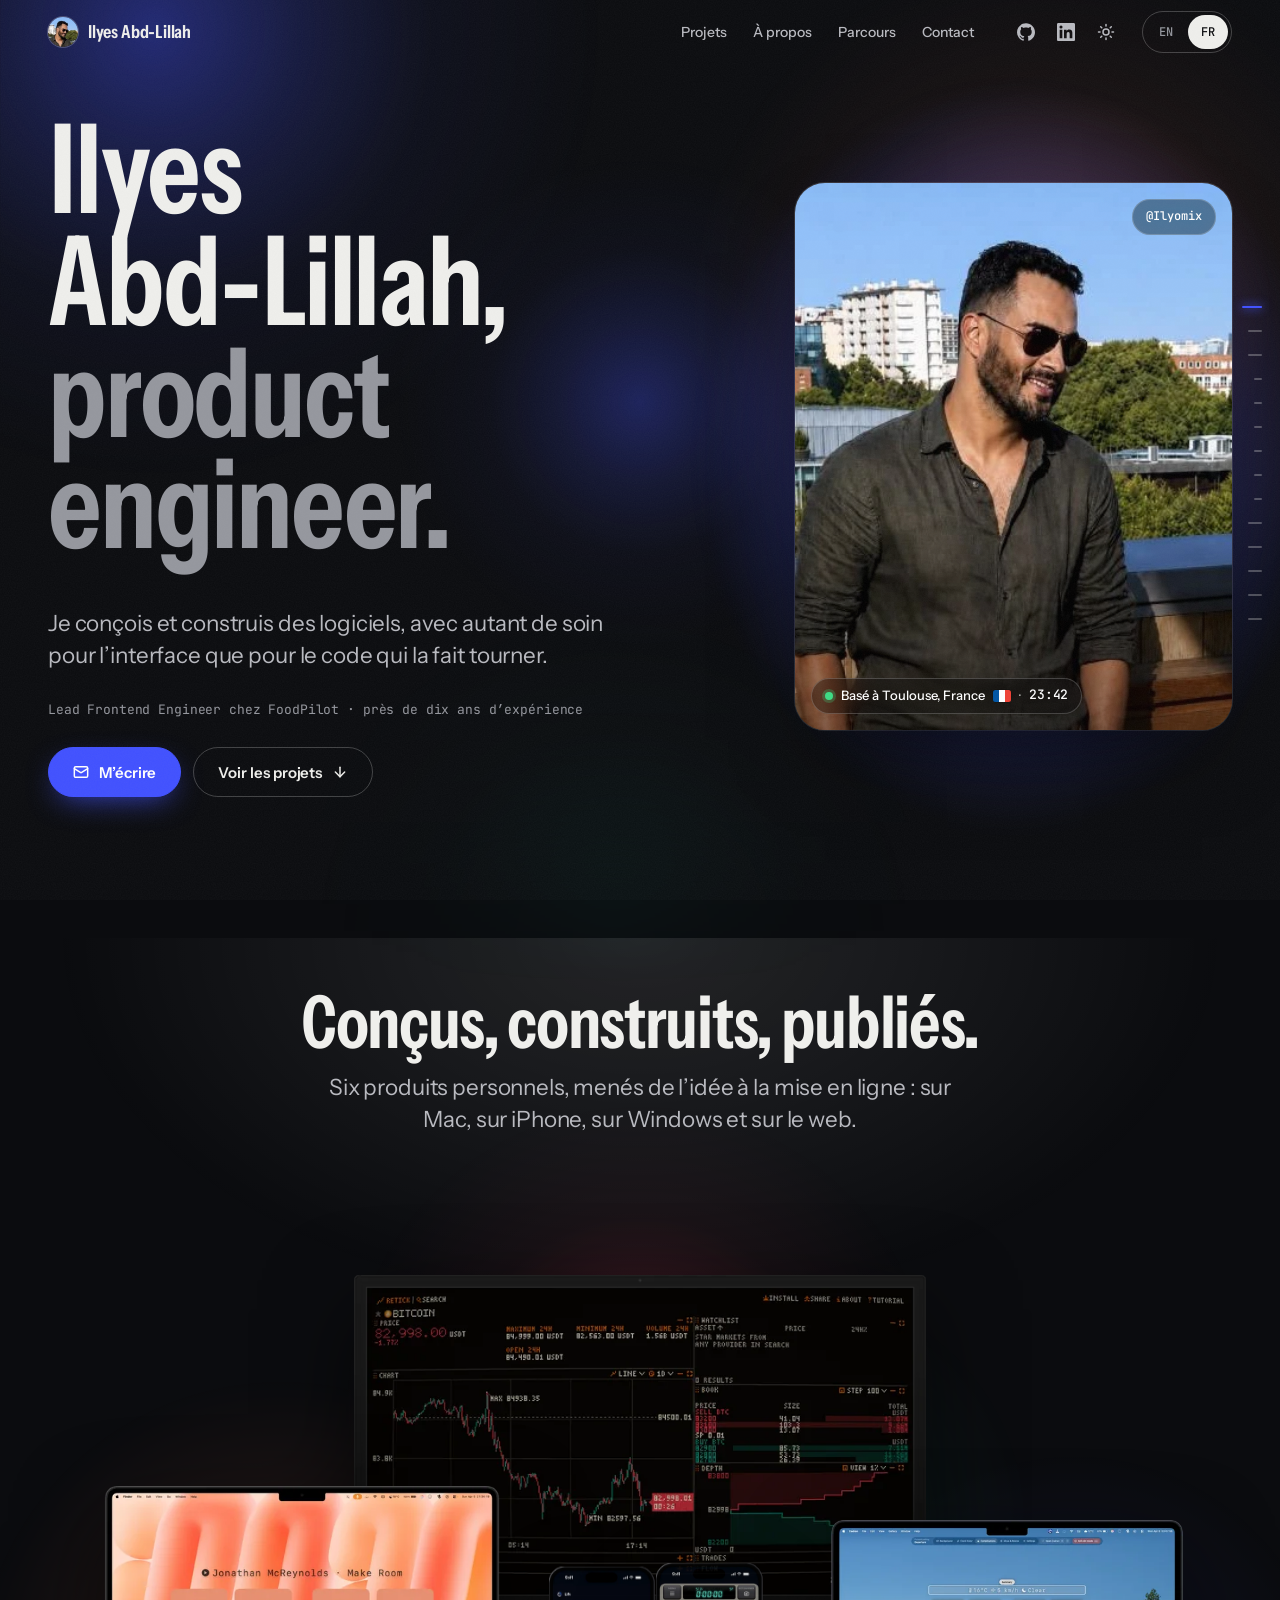
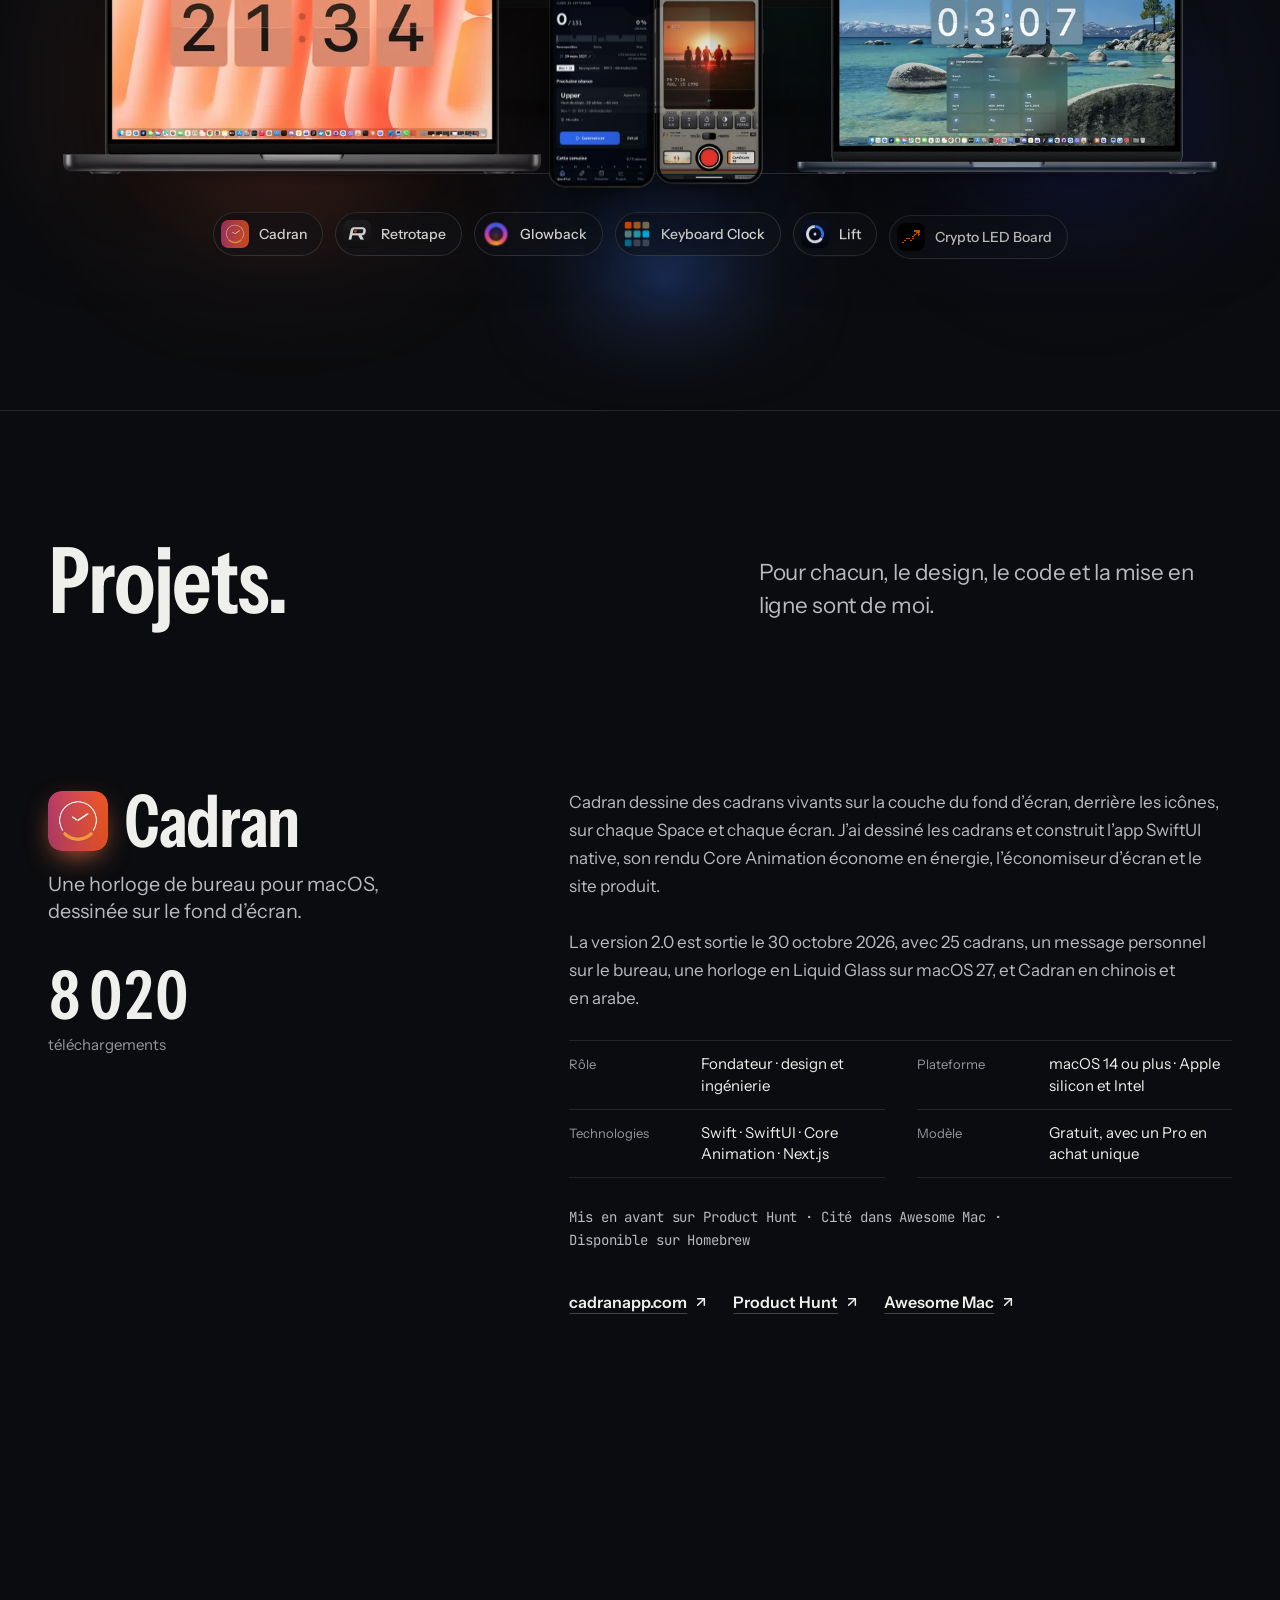
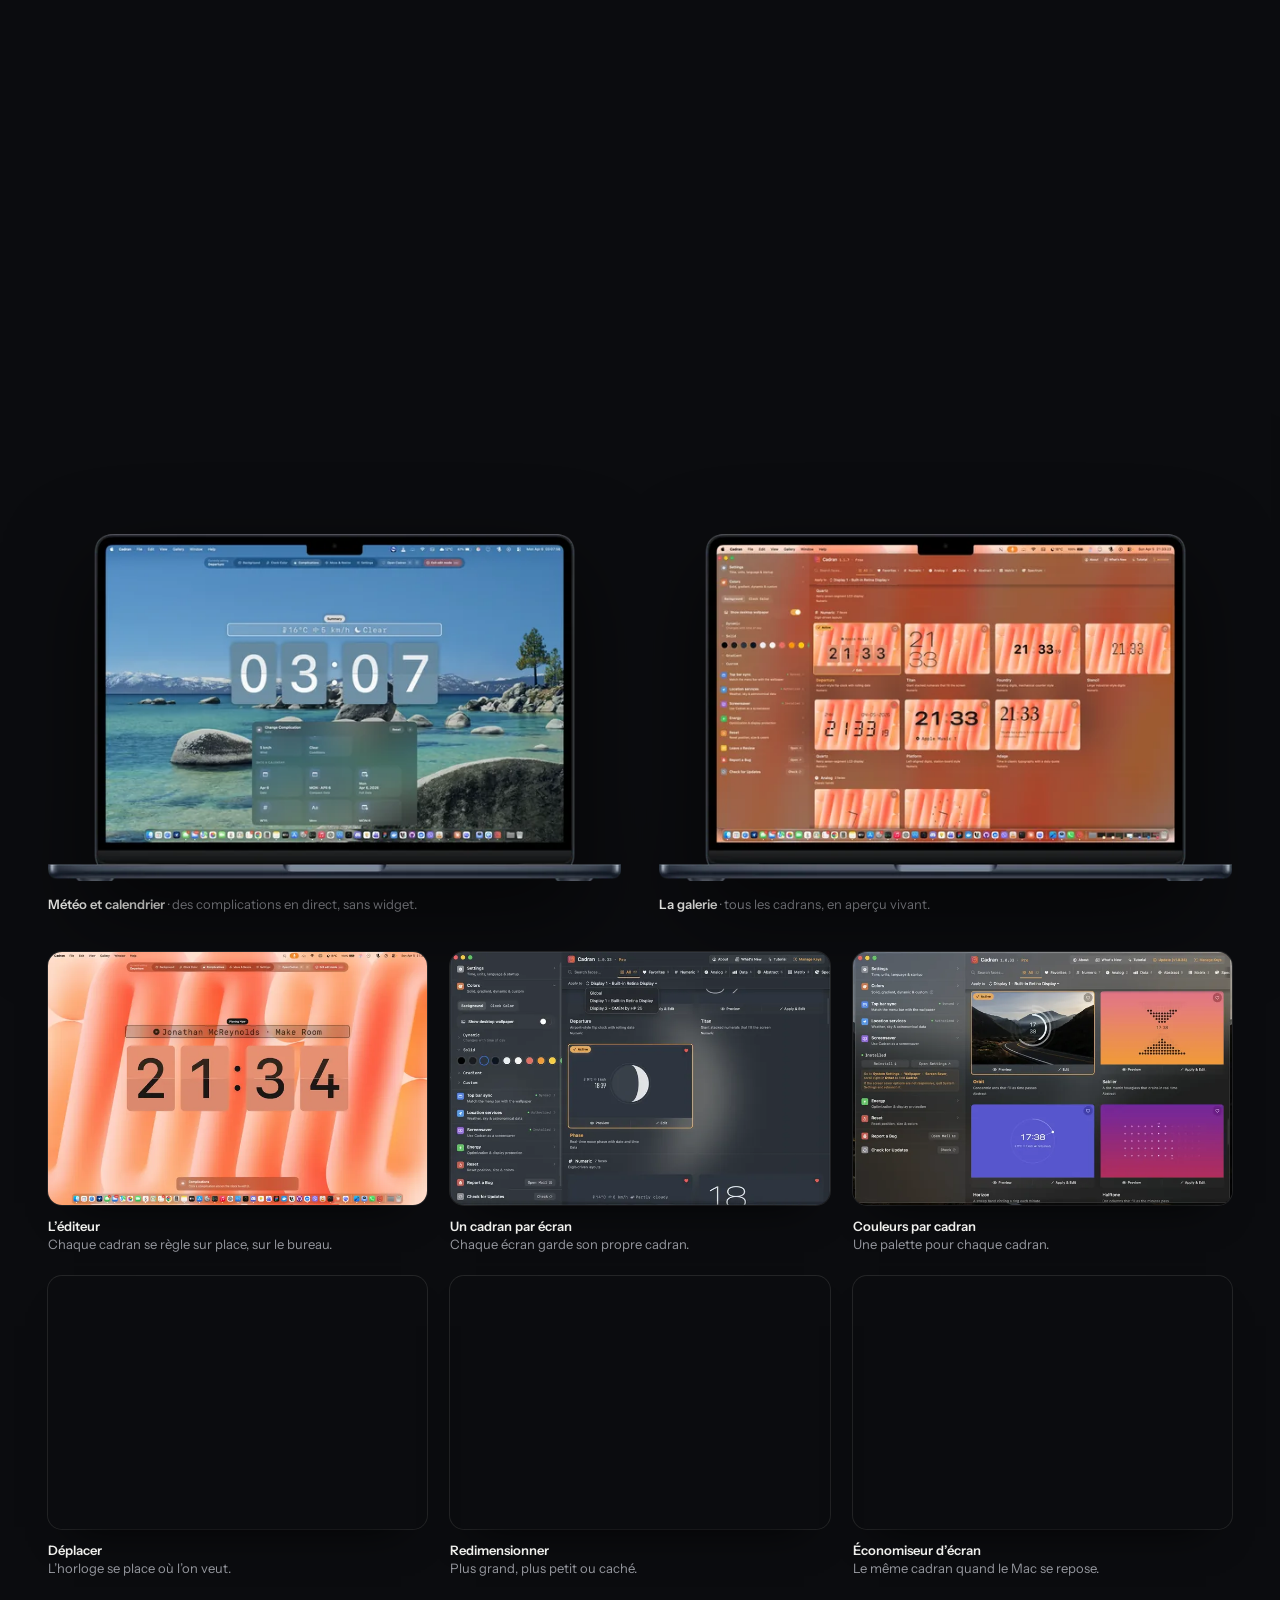
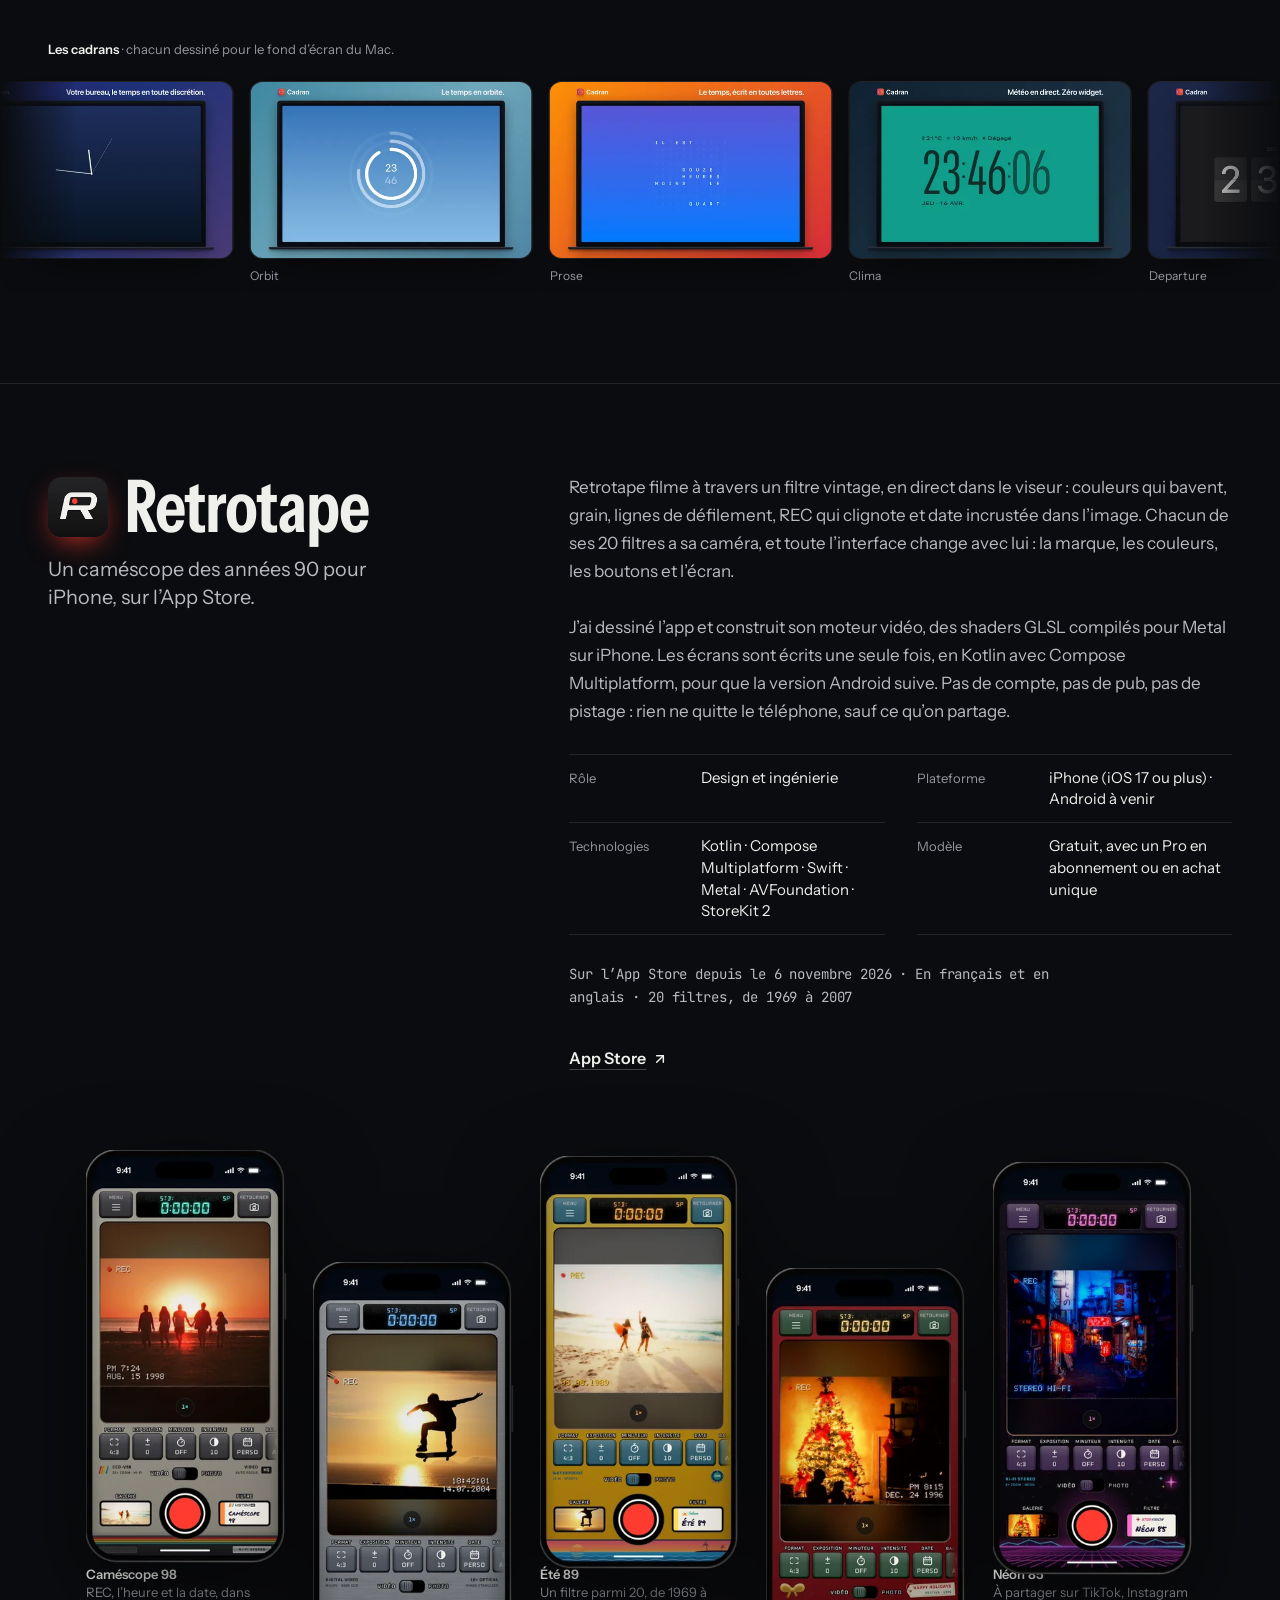
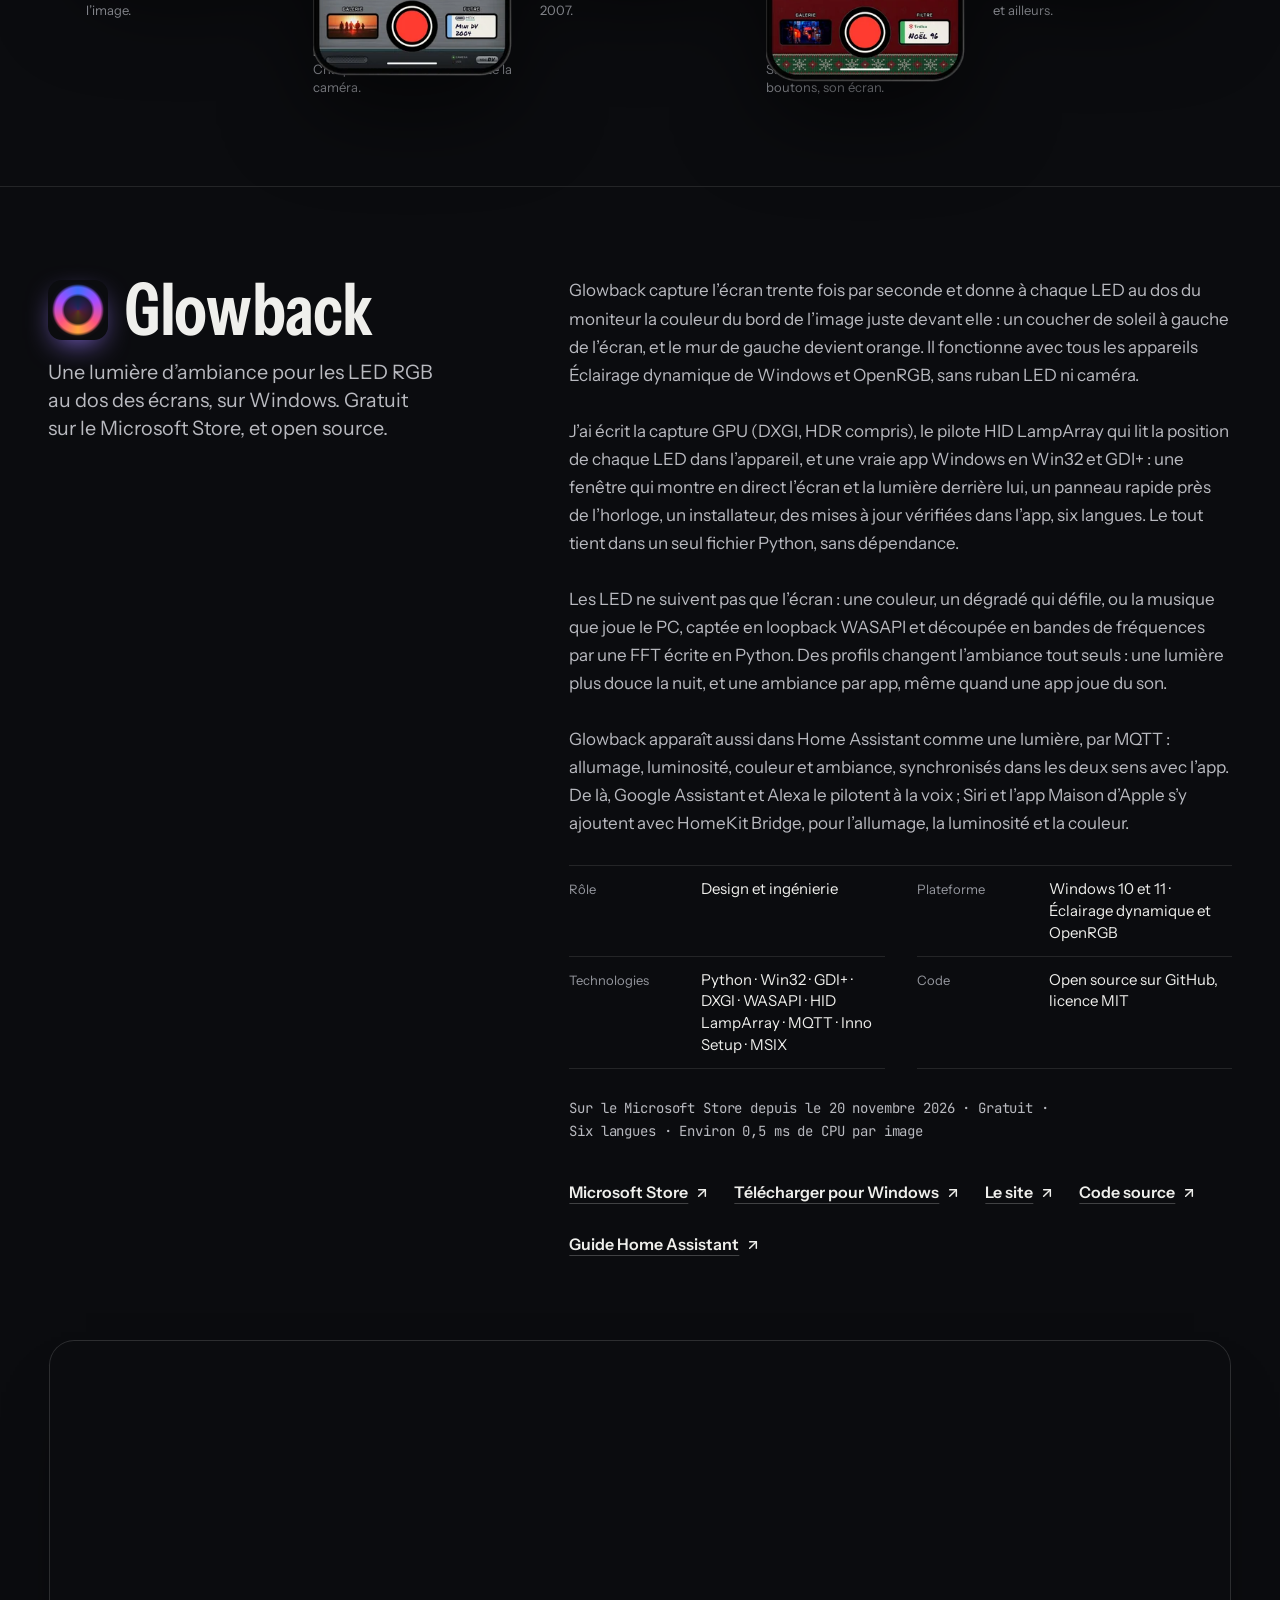
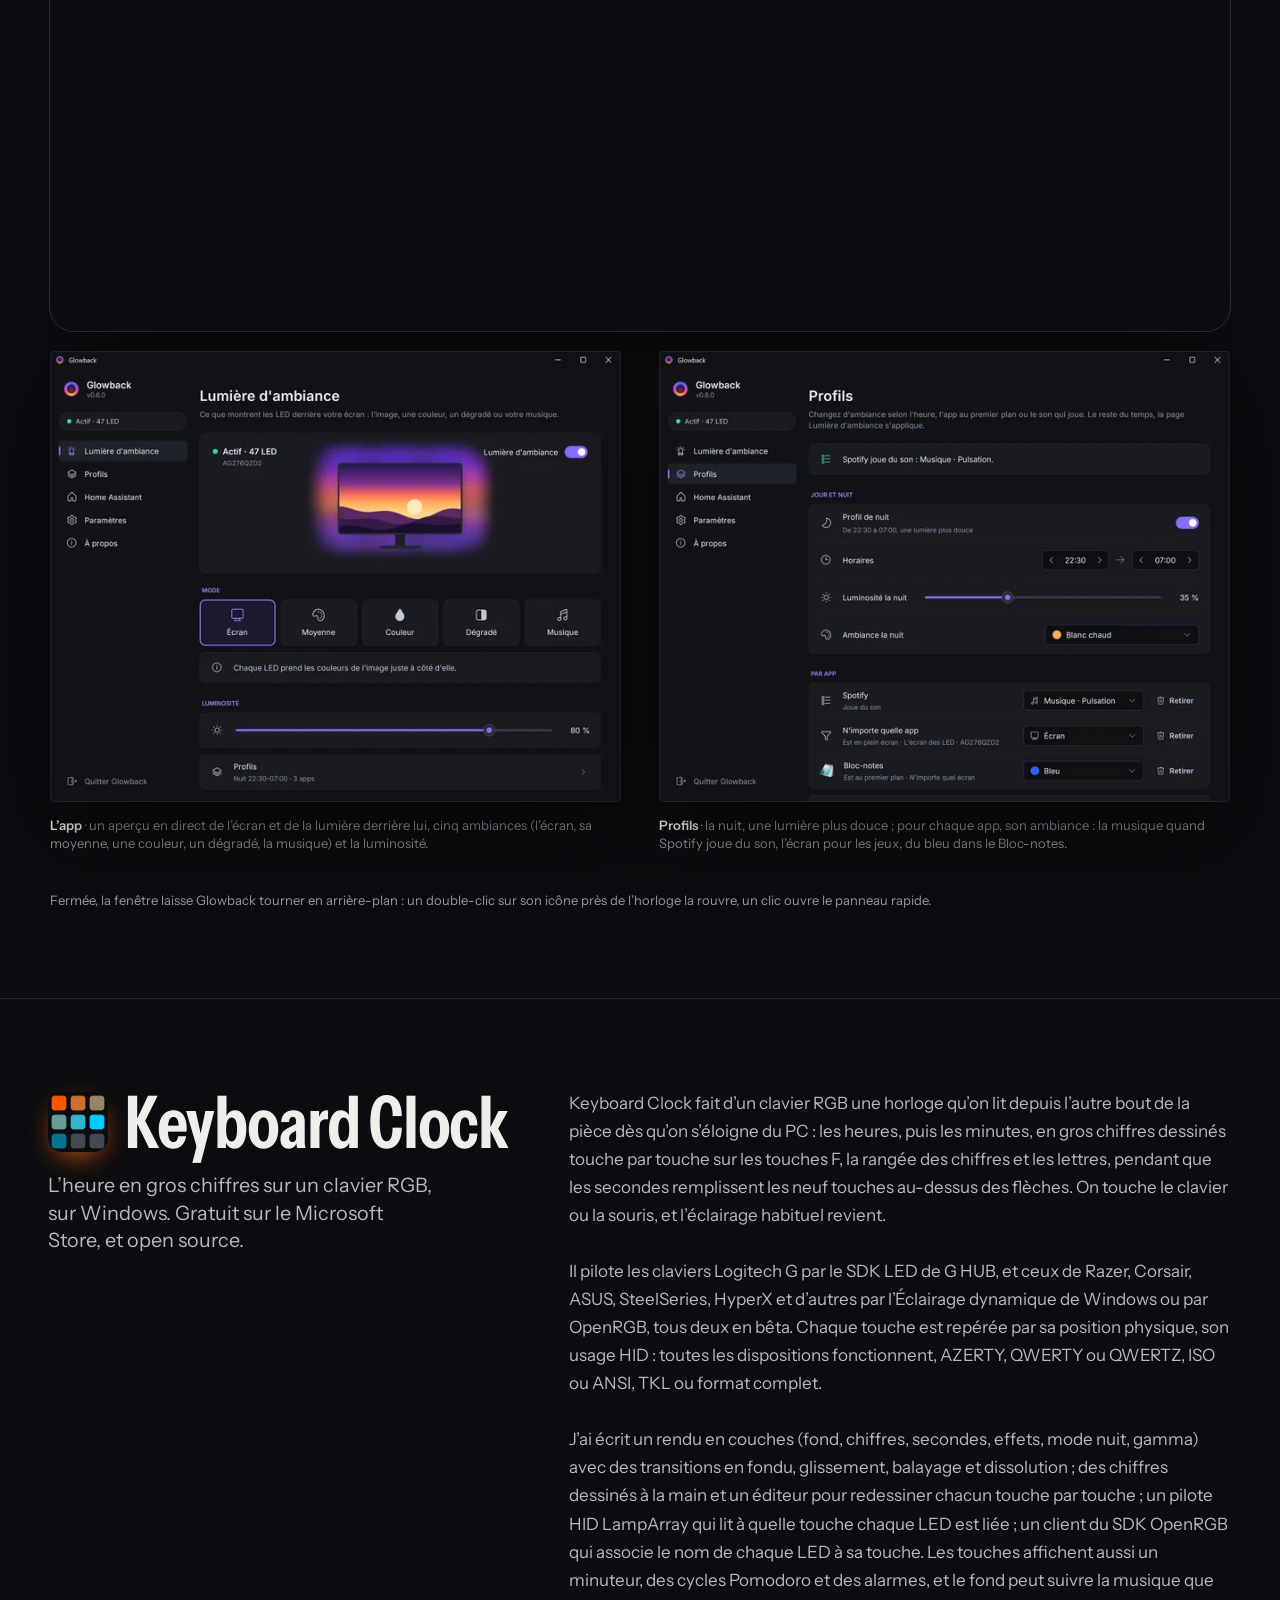
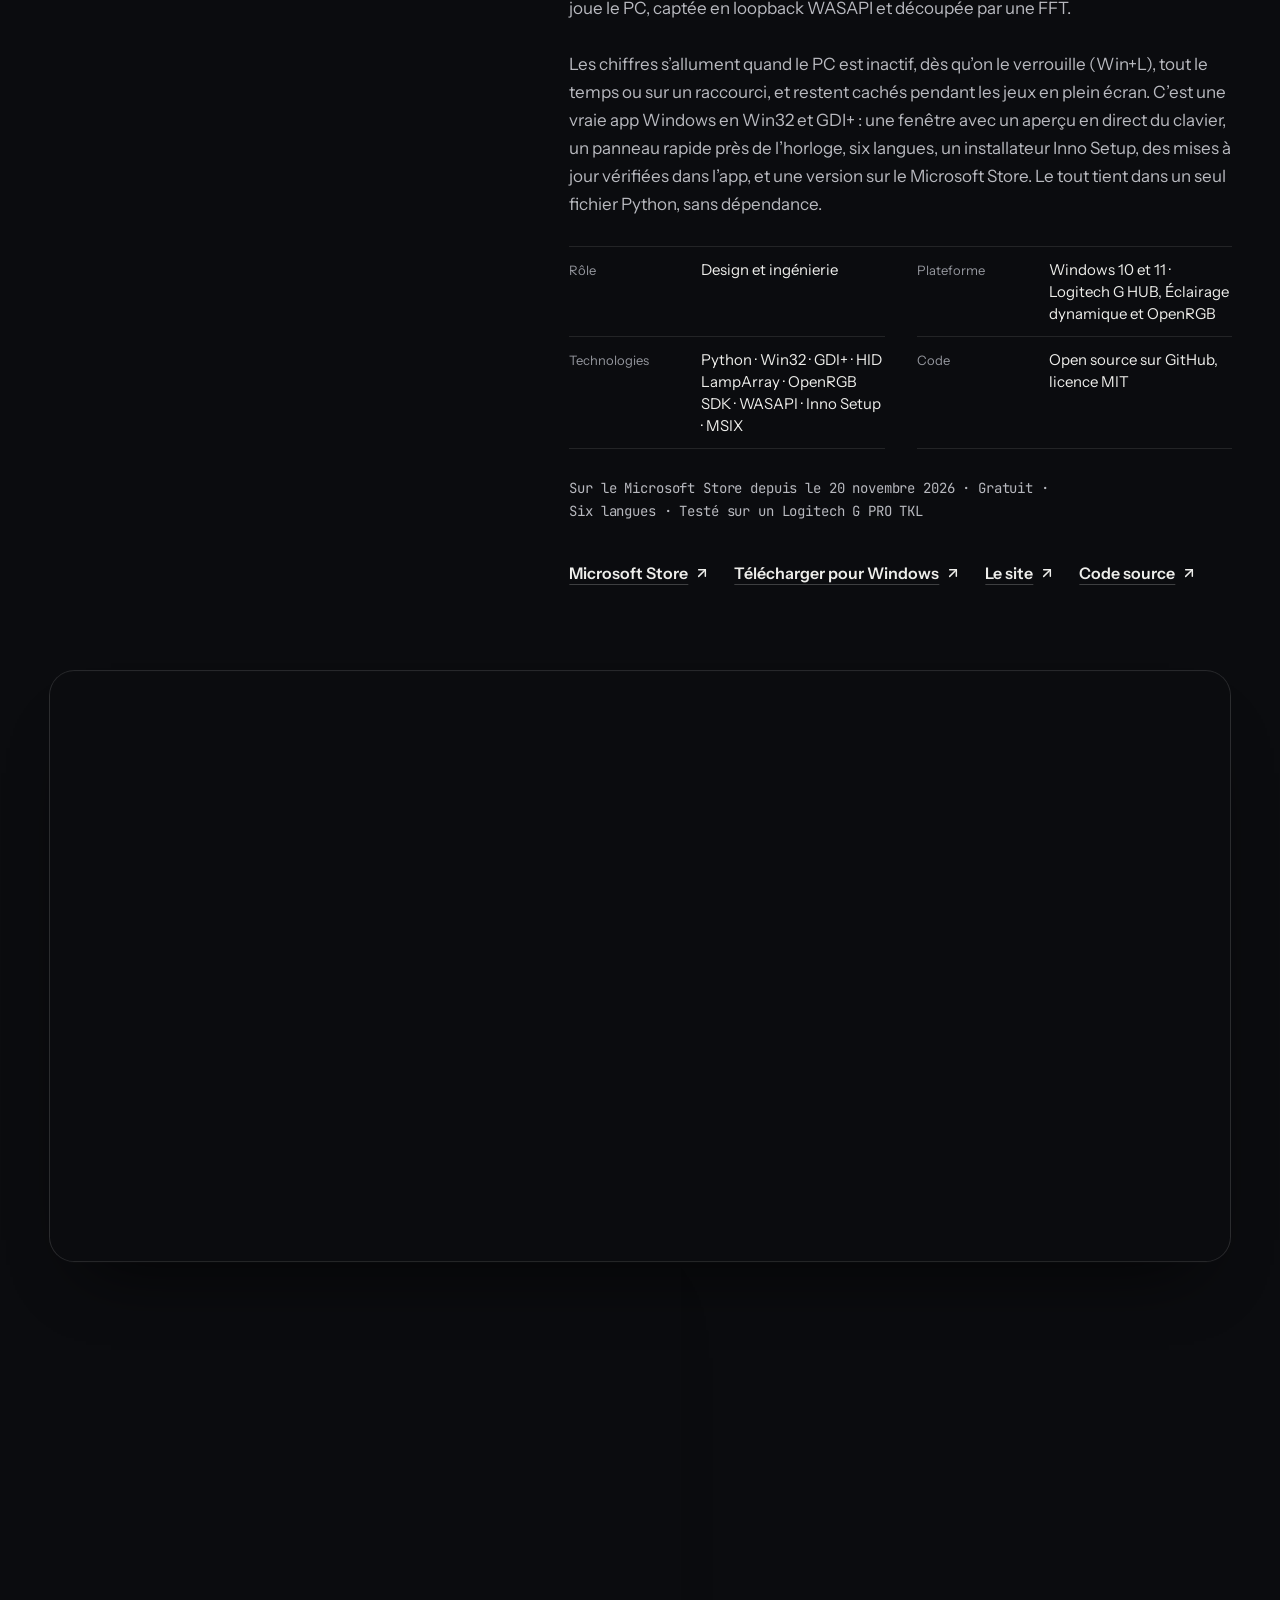
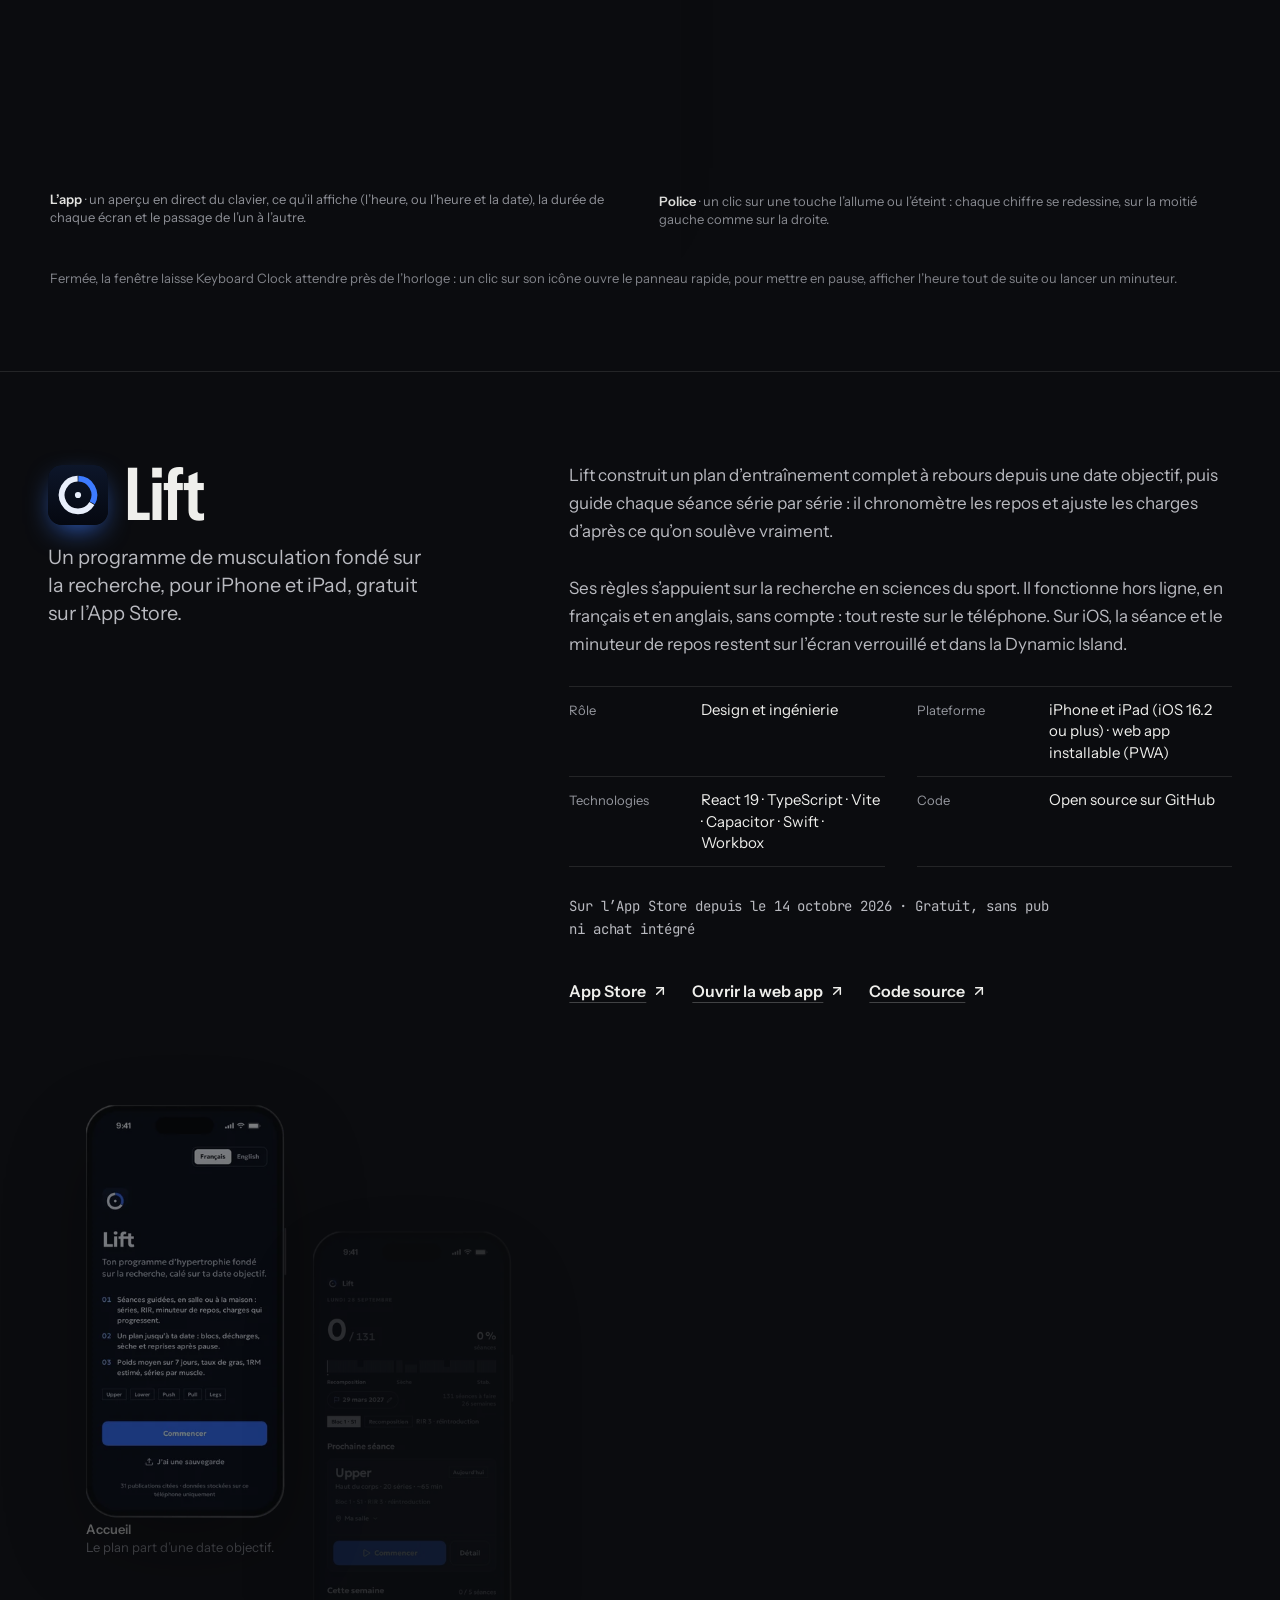
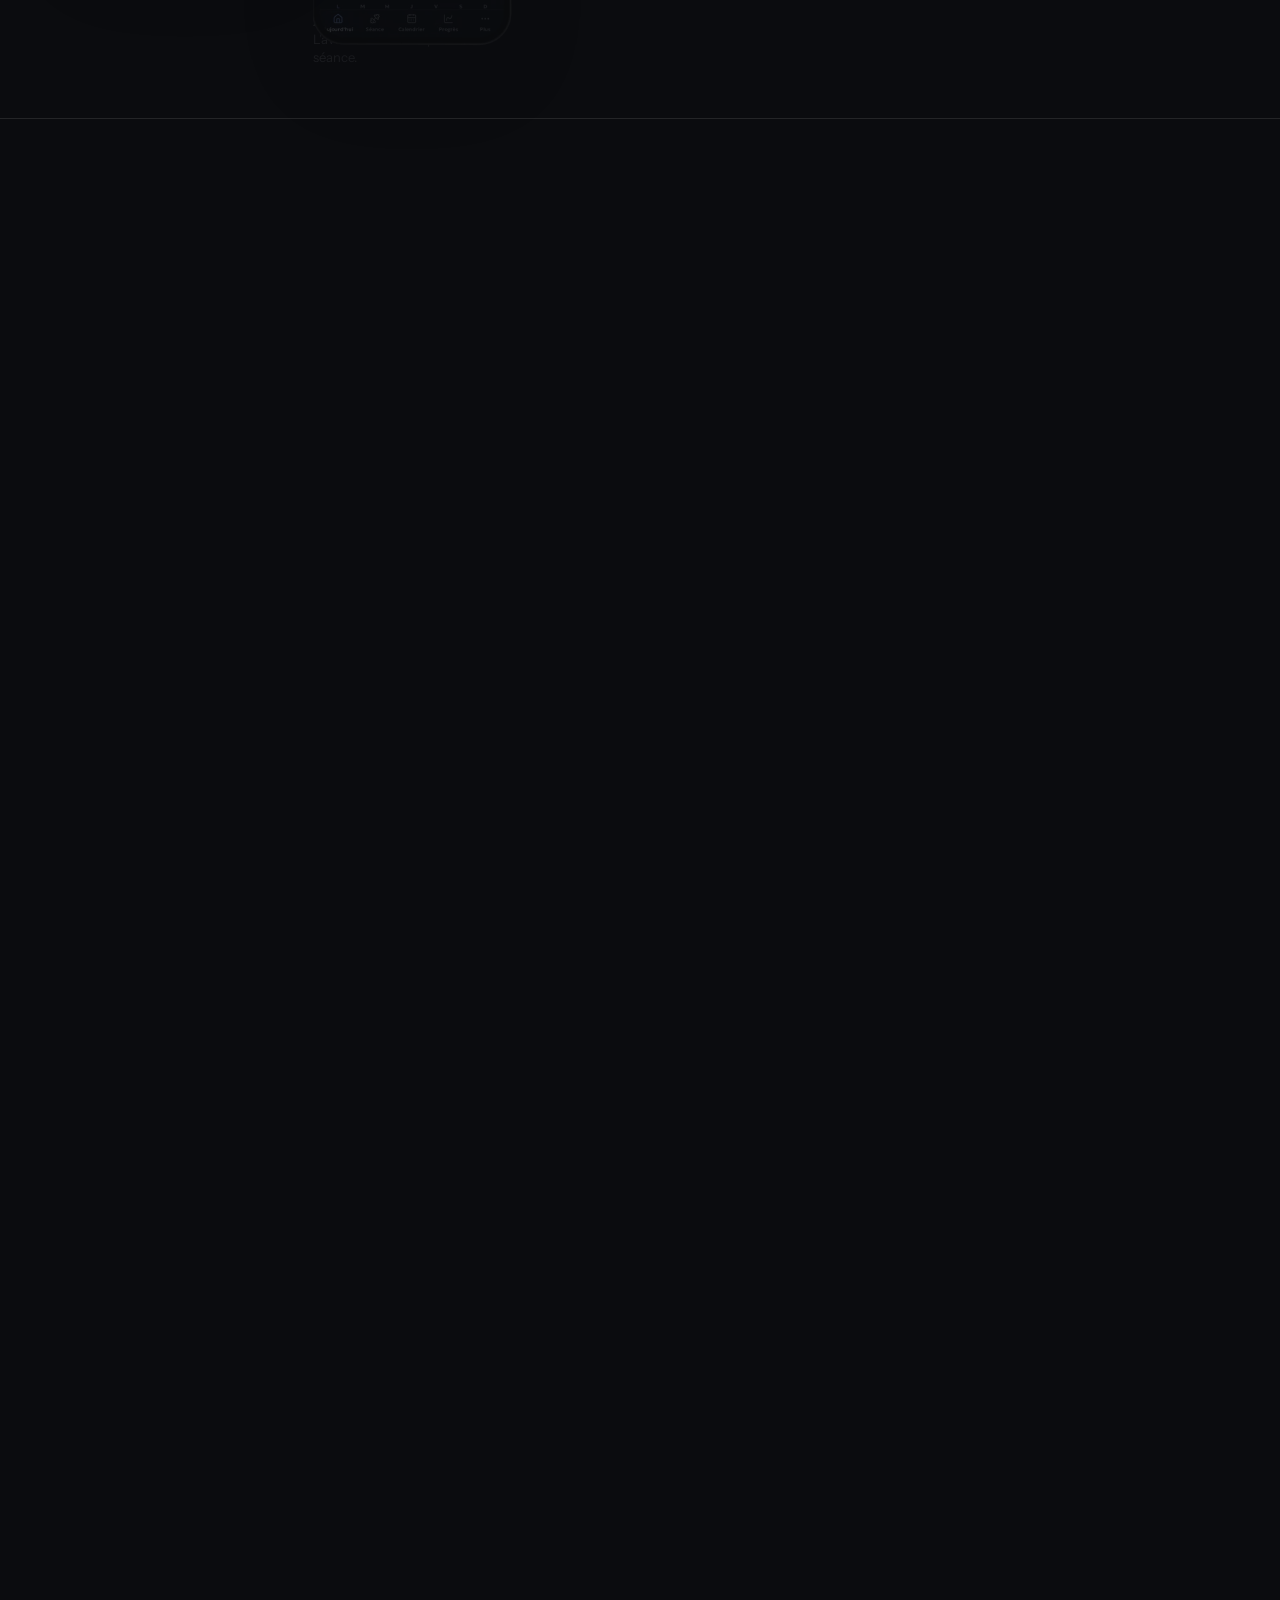
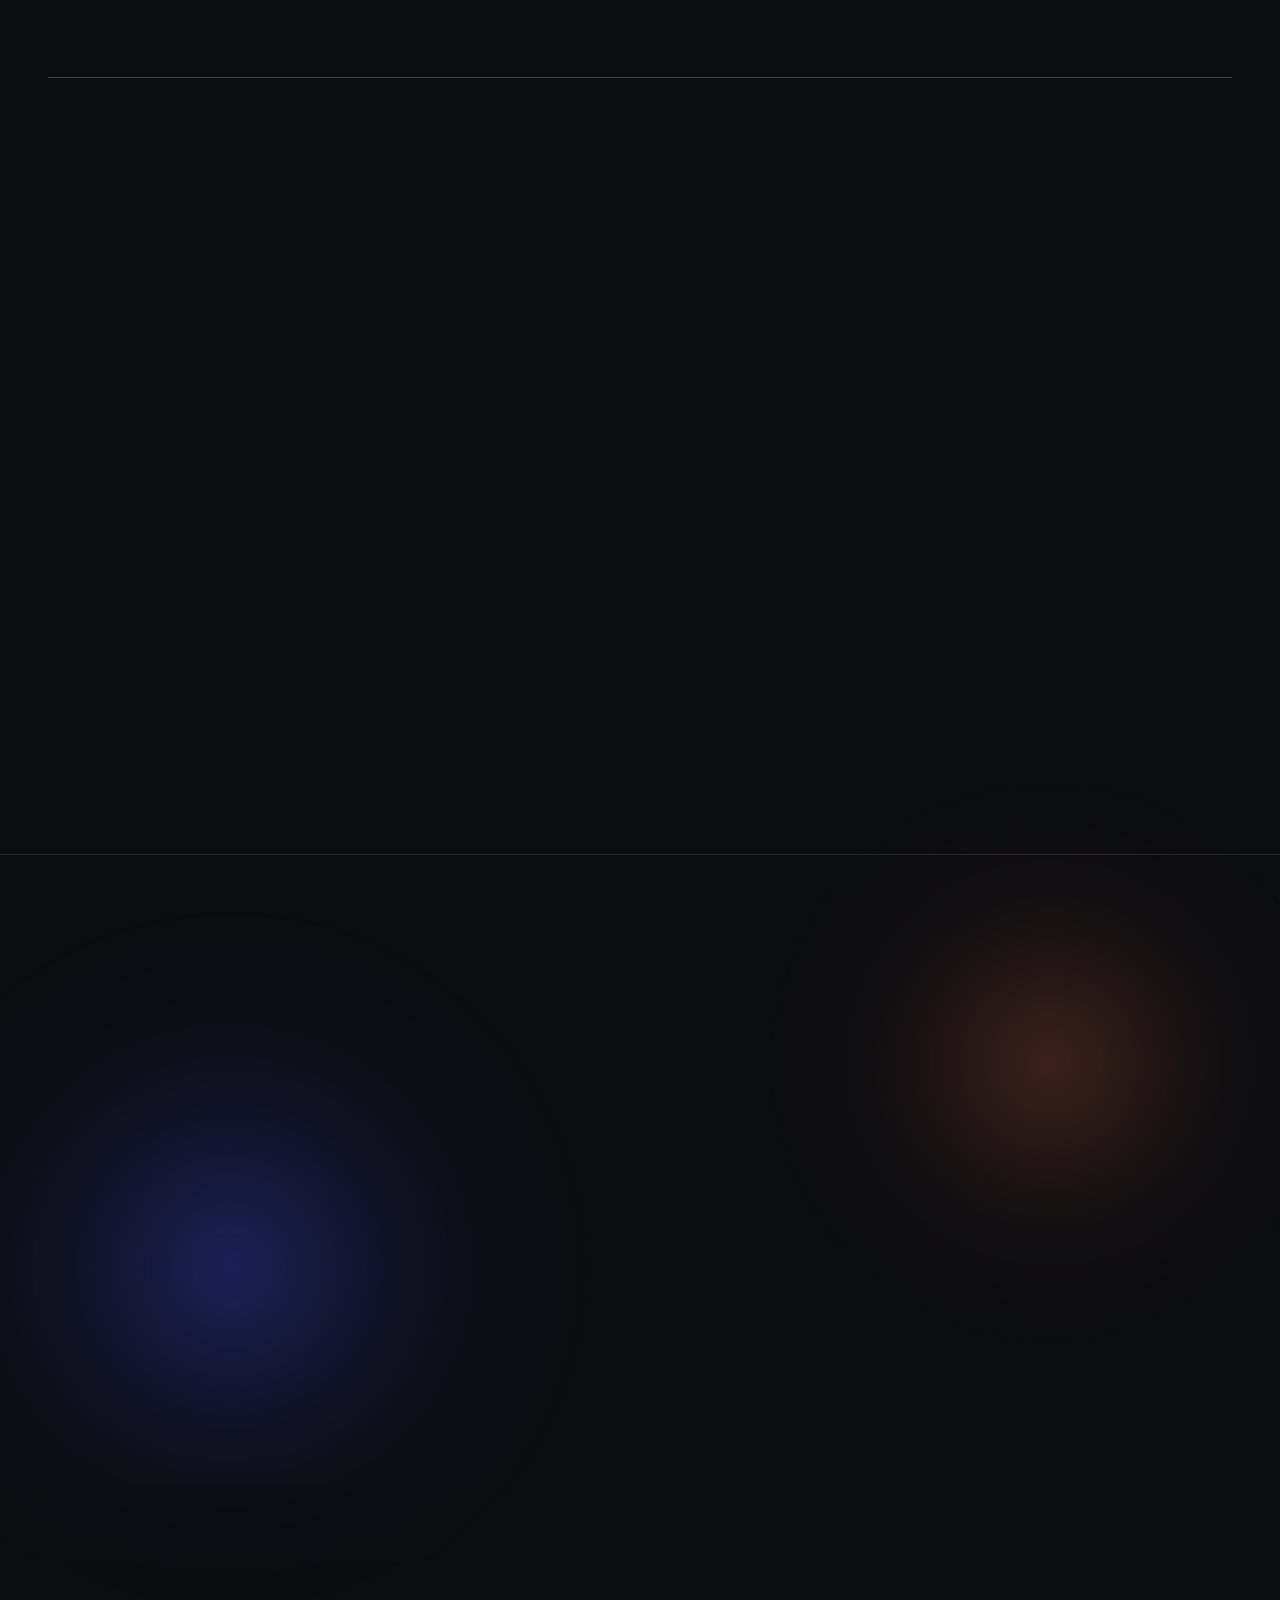
==== commit d1fb1c2e: "feat(site): Glowback and Keyboard Clock on the Microsoft Store" ====
--- a/fr/index.html
+++ b/fr/index.html
@@ -48,7 +48,7 @@
 <link rel="me" href="https://www.linkedin.com/in/ilyes-abd-lillah">
 <style>@font-face{font-family:"Instrument Sans";src:url("/assets/fonts/instrument-sans.woff2") format("woff2-variations"),url("/assets/fonts/instrument-sans.woff2") format("woff2");font-weight:400 700;font-stretch:75% 100%;font-style:normal;font-display:swap}@font-face{font-family:"JetBrains Mono";src:url("/assets/fonts/jetbrains-mono.woff2") format("woff2");font-weight:400 600;font-style:normal;font-display:swap}:root{color-scheme:dark;--paper:#0b0c0f;--paper-tint:rgba(11,12,15,0.14);--paper-2:#14151a;--paper-3:#1d1f25;--ink:#efefec;--ink-2:#b9bac0;--ink-3:#95979e;--rule:rgb(239 239 236 / 0.11);--rule-strong:rgb(239 239 236 / 0.24);--cobalt:#4151ff;--cobalt-hover:#5664ff;--on-cobalt:#ffffff;--cobalt-ink:#9da8ff;--glass:rgb(20 21 26 / 0.58);--glass-rim:rgb(255 255 255 / 0.14);--device-shadow:drop-shadow(0 34px 44px rgb(0 0 0 / 0.55));--contact:rgb(0 0 0 / 0.75);--screen-off:#030305;--l-cobalt:#4151ff;--l-coral:#ff7a4d;--l-peach:#ffb38a;--l-blue:#3d7bff;--l-sky:#4fc3ff;--l-red:#ff3f5c;--l-teal:#19d3b0;--l-orange:#ff5900;--l-cyan:#00ccff;--light-o:1;--blend:screen;--font-sans:"Instrument Sans",-apple-system,BlinkMacSystemFont,"Helvetica Neue",Arial,sans-serif;--font-mono:"JetBrains Mono",ui-monospace,"SF Mono",Menlo,monospace;--gutter:clamp(20px,4vw,48px);--max:1360px;--section-y:clamp(80px,10vw,160px);--ease-out:cubic-bezier(0.16,1,0.3,1);--header-h:64px}:root[data-theme="light"]{color-scheme:light;--paper:#f3f2ee;--paper-tint:rgba(243,242,238,0.14);--paper-2:#e9e8e2;--paper-3:#dedcd5;--ink:#121316;--ink-2:#43454b;--ink-3:#5f6168;--rule:rgb(18 19 22 / 0.12);--rule-strong:rgb(18 19 22 / 0.26);--cobalt:#2b3ff0;--cobalt-hover:#1f32d6;--cobalt-ink:#2536d9;--glass:rgb(250 250 247 / 0.62);--glass-rim:rgb(255 255 255 / 0.7);--device-shadow:drop-shadow(0 28px 30px rgb(18 19 22 / 0.2));--contact:rgb(18 19 22 / 0.28);--light-o:0.42;--blend:normal}*,*::before,*::after{box-sizing:border-box}html{-webkit-text-size-adjust:100%;text-size-adjust:100%;scroll-padding-top:calc(var(--header-h) + 16px);overflow-x:clip}body{margin:0;background:var(--paper);color:var(--ink);font:400 1rem/1.6 var(--font-sans);font-stretch:100%;-webkit-font-smoothing:antialiased;-moz-osx-font-smoothing:grayscale;text-rendering:optimizeLegibility;overflow-x:clip;transition:background-color 300ms linear,color 300ms linear}body::after{content:"";position:fixed;inset:0;z-index:90;pointer-events:none;opacity:0.05;background-image:url("data:image/svg+xml,%3Csvg xmlns='http://www.w3.org/2000/svg' width='160' height='160'%3E%3Cfilter id='n'%3E%3CfeTurbulence type='fractalNoise' baseFrequency='.85' numOctaves='3' stitchTiles='stitch'/%3E%3CfeColorMatrix values='0 0 0 0 .5 0 0 0 0 .5 0 0 0 0 .5 0 0 0 1 0'/%3E%3C/filter%3E%3Crect width='100%25' height='100%25' filter='url(%23n)'/%3E%3C/svg%3E")}[data-theme="light"] body::after{opacity:0.035}img{display:block;max-width:100%;height:auto}a{color:inherit}h1,h2,h3,p,dl,dd,ul,ol,figure{margin:0}ul,ol{padding:0;list-style:none}::selection{background:var(--cobalt);color:var(--on-cobalt)}:focus-visible{outline:2px solid var(--cobalt);outline-offset:3px;border-radius:4px}:focus:not(:focus-visible){outline:none}main,.site-header{overflow-x:clip}.skip{position:absolute;left:var(--gutter);top:8px;z-index:60;padding:10px 16px;background:var(--ink);color:var(--paper);font-weight:600;text-decoration:none;border-radius:999px}.skip:not(:focus){width:1px;height:1px;padding:0;overflow:hidden;clip-path:inset(50%);white-space:nowrap}.wrap{position:relative;width:100%;max-width:calc(var(--max) + 2 * var(--gutter));margin:0 auto;padding:0 var(--gutter)}.mono{font-family:var(--font-mono);font-variant-numeric:tabular-nums;letter-spacing:-0.01em}.sr-only{position:absolute;width:1px;height:1px;overflow:hidden;clip:rect(0 0 0 0);white-space:nowrap}.lights{position:absolute;inset:-12% 0;z-index:-1;pointer-events:none;overflow:hidden;-webkit-mask-image:linear-gradient(180deg,transparent 0%,#000 22%,#000 78%,transparent 100%);mask-image:linear-gradient(180deg,transparent 0%,#000 22%,#000 78%,transparent 100%)}.hero-lights{inset:-30% 0 -12% 0;-webkit-mask-image:linear-gradient(180deg,#000 0%,#000 72%,transparent 100%);mask-image:linear-gradient(180deg,#000 0%,#000 72%,transparent 100%)}.contact-lights{inset:-10% 0 0 0;-webkit-mask-image:linear-gradient(180deg,transparent 0%,#000 26%,#000 100%);mask-image:linear-gradient(180deg,transparent 0%,#000 26%,#000 100%)}.lights i{position:absolute;left:var(--x);top:var(--y);width:var(--s,60vmax);aspect-ratio:1;border-radius:50%;translate:-50% -50%;background:radial-gradient(closest-side,var(--c) 0%,color-mix(in srgb,var(--c) 46%,transparent) 34%,color-mix(in srgb,var(--c) 12%,transparent) 62%,transparent 100%);opacity:calc(var(--o,0.5) * var(--light-o));mix-blend-mode:var(--blend);will-change:transform}.section-lit{position:relative;isolation:isolate}.display{font-stretch:75%;font-weight:640;letter-spacing:-0.018em;line-height:0.9;text-wrap:balance}.h-section{font-size:clamp(2.75rem,1.4rem + 5.4vw,6.5rem)}.h-project{font-size:clamp(2.5rem,1.5rem + 3.8vw,5rem);line-height:0.92}.lede{font-size:clamp(1.125rem,1rem + 0.5vw,1.4375rem);line-height:1.45;letter-spacing:-0.006em;color:var(--ink-2);text-wrap:pretty}.facts{font-size:0.8125rem;line-height:1.5;color:var(--ink-3)}.site-header{position:sticky;top:0;z-index:50;border-bottom:1px solid transparent;transition:border-color 200ms linear,background-color 200ms linear}.site-header.is-scrolled{border-bottom-color:var(--rule);background:color-mix(in srgb,var(--paper) 72%,transparent);-webkit-backdrop-filter:blur(18px) saturate(1.5);backdrop-filter:blur(18px) saturate(1.5)}@media (max-width:900px){.site-header,.site-header.is-scrolled{background-color:var(--paper);border-bottom-color:var(--rule);-webkit-backdrop-filter:none;backdrop-filter:none;transition:none}body::after{display:none}}.site-header .wrap{height:var(--header-h);display:flex;align-items:center;gap:20px}.wordmark{font-stretch:80%;font-weight:650;font-size:1.125rem;letter-spacing:-0.01em;text-decoration:none;white-space:nowrap;margin-right:auto;display:inline-flex;align-items:center;gap:10px;min-height:44px}.avatar{width:30px;height:30px;border-radius:50%;object-fit:cover;flex:none;box-shadow:0 0 0 1px var(--rule-strong)}.tools{display:inline-flex;align-items:center;gap:0;margin-right:-4px}.icon-btn{display:inline-flex;align-items:center;justify-content:center;width:40px;height:40px;border-radius:999px;color:var(--ink-2);transition:color 160ms linear,background-color 160ms linear}.icon-btn:hover{color:var(--ink);background:var(--paper-2)}.icon-btn svg{width:18px;height:18px}.nav{display:flex;align-items:center;gap:2px}.nav a{display:inline-flex;align-items:center;min-height:44px;padding:0 12px;font-size:0.875rem;font-weight:500;color:var(--ink-2);text-decoration:none;border-radius:999px;transition:color 160ms linear,background-color 160ms linear}.nav a:hover{color:var(--ink);background:var(--paper-2)}.header-place{display:grid;grid-template-columns:1fr;font-size:0.8125rem;font-weight:500;color:var(--ink-2);white-space:nowrap;transition:grid-template-columns 460ms var(--ease-out),margin-left 460ms var(--ease-out),opacity 260ms linear 160ms,visibility 0s linear 0s}.header-place-in{display:inline-flex;align-items:center;gap:8px;min-width:0;overflow:hidden}.header-place-in>svg:first-child{width:13px;height:13px;flex:none}.header-place .mono{color:var(--ink-3);font-size:0.75rem}.place-sep{color:var(--ink-3)}.js .header-place:not(.is-shown){grid-template-columns:0fr;margin-left:-20px;opacity:0;visibility:hidden;transition:grid-template-columns 460ms var(--ease-out),margin-left 460ms var(--ease-out),opacity 140ms linear,visibility 0s linear 460ms}@media (max-width:1279px){.place-lead{display:none}}.flag{width:18px;height:12px;border-radius:2.5px;flex:none;box-shadow:0 0 0 0.5px rgb(0 0 0 / 0.25)}.theme-toggle{display:none;align-items:center;justify-content:center;width:40px;height:40px;border:0;border-radius:999px;background:transparent;color:var(--ink-2);cursor:pointer;transition:color 160ms linear,background-color 160ms linear}.js .theme-toggle{display:inline-flex}.theme-toggle:hover{color:var(--ink);background:var(--paper-2)}.theme-toggle svg{width:18px;height:18px}.theme-toggle .i-moon{display:none}[data-theme="light"] .theme-toggle .i-moon{display:block}[data-theme="light"] .theme-toggle .i-sun{display:none}.lang-switch{display:inline-flex;padding:3px;gap:2px;border:1px solid var(--rule-strong);border-radius:999px}.lang-switch a{display:inline-flex;align-items:center;justify-content:center;min-width:40px;height:34px;padding:0 10px;border-radius:999px;font:500 0.75rem/1 var(--font-mono);letter-spacing:0.02em;color:var(--ink-3);text-decoration:none;transition:color 160ms linear,background-color 160ms linear}.lang-switch a:hover{color:var(--ink)}.lang-switch a[aria-current="page"]{background:var(--ink);color:var(--paper)}@media (max-width:900px){.nav,.header-place{display:none}}@media (max-width:520px){.site-header .wrap{gap:8px}.wordmark{gap:8px}.avatar{width:28px;height:28px}.icon-btn,.theme-toggle{width:36px}.lang-switch a{min-width:34px;padding:0 8px}}@media (max-width:380px){.wordmark{font-size:1.0625rem}}@media (max-width:350px){.js .theme-toggle{display:none}}.toc{--toc-accent:var(--cobalt);position:fixed;z-index:45}.toc-toggle{display:none}.toc-panel,.toc-list{position:relative}.toc ol{display:grid;gap:2px}.toc a{position:relative;display:flex;align-items:center;height:var(--row);text-decoration:none;font-weight:500;line-height:1;transition:color 160ms linear,background-color 200ms linear}.toc-label{overflow:hidden;white-space:nowrap}.toc-dot{position:absolute;top:0;background:var(--toc-accent);box-shadow:0 0 10px 1px color-mix(in srgb,var(--toc-accent) 70%,transparent);opacity:0;translate:0 var(--dot-y,0px);transition:translate 420ms var(--ease-out),background-color 300ms linear,box-shadow 300ms linear,opacity 200ms linear;pointer-events:none}.toc.is-ready .toc-dot{opacity:1}@media (min-width:1100px){.toc{--row:24px;--tick:14px;right:clamp(2px,2.5vw - 26px,18px);top:50%;translate:0 -50%}.toc-sub{--tick:8px}.toc-panel{display:grid;padding-bottom:8px;border-radius:18px}.toc-panel::before{content:"";position:absolute;inset:0;z-index:-1;border-radius:inherit;background:var(--glass);box-shadow:inset 0 0 0 1px var(--glass-rim),0 18px 40px -20px rgb(0 0 0 / 0.6);-webkit-backdrop-filter:blur(16px) saturate(1.4);backdrop-filter:blur(16px) saturate(1.4);opacity:0;transition:opacity 220ms linear}.toc-head{height:34px;max-width:0;overflow:hidden;padding-top:14px;font-size:0.6875rem;line-height:1;letter-spacing:0.04em;text-transform:uppercase;white-space:nowrap;color:var(--ink-3);opacity:0;transition:max-width 360ms var(--ease-out),padding 360ms var(--ease-out),opacity 200ms linear}.toc ol{gap:0}.toc a{justify-content:flex-end;padding:0 12px 0 10px;font-size:0.8125rem;color:var(--ink-3);transition:color 160ms linear,padding 360ms var(--ease-out)}.toc a::after{content:"";flex:none;width:var(--tick);height:2px;border-radius:1px;background:color-mix(in srgb,var(--ink) 28%,transparent);transition:width 300ms var(--ease-out),margin 300ms var(--ease-out),background-color 160ms linear}.toc a:hover,.toc a:focus-visible,.toc a[aria-current]{color:var(--ink)}.toc a:focus-visible{outline-offset:-2px;border-radius:9px}.toc a:hover::after,.toc a:focus-visible::after{width:calc(var(--tick) + 4px);margin-left:-4px;background:color-mix(in srgb,var(--ink) 64%,transparent)}.toc-ico{display:none}.toc-label{flex:1;max-width:0;opacity:0;translate:8px 0;transition:max-width 360ms var(--ease-out),margin 360ms var(--ease-out),translate 360ms var(--ease-out),opacity 200ms linear}.toc-sub .toc-label{text-indent:12px}.toc-dot{right:12px;width:20px;height:2px;border-radius:1px}.toc:hover .toc-panel::before,.toc:focus-within .toc-panel::before{opacity:1}.toc:hover .toc-head,.toc:focus-within .toc-head{max-width:14rem;padding-left:16px;padding-right:16px;opacity:1}.toc:hover a,.toc:focus-within a{padding-left:16px}.toc:hover .toc-label,.toc:focus-within .toc-label{max-width:14rem;margin-right:18px;opacity:1;translate:none}}@media (min-width:1100px) and (max-height:560px){.toc{--row:20px}}@media (min-width:1100px) and (max-height:450px){.toc{display:none}}@media (max-width:1099px){html.js{scroll-padding-top:calc(var(--header-h) + 64px)}.toc{--row:44px;left:0;right:0;top:var(--header-h);translate:0 -100%;visibility:hidden;transition:translate 380ms var(--ease-out),visibility 0s linear 380ms}html:not(.js) .toc{display:none}.toc.is-past{translate:none;visibility:visible;transition:translate 380ms var(--ease-out),visibility 0s}.toc-toggle{display:flex;align-items:center;gap:12px;width:100%;height:48px;padding:0 var(--gutter);border:0;border-bottom:1px solid var(--rule);background:var(--paper);color:var(--ink);font:600 0.9375rem/1 var(--font-sans);text-align:left;cursor:pointer}.toc-now{display:inline-flex;align-items:center;gap:10px;min-width:0;margin-right:auto}.toc-now .toc-label{max-width:none;margin:0;opacity:1;overflow:hidden;text-overflow:ellipsis}.toc-now .toc-ico img{opacity:1}.toc-title{font-size:0.6875rem;font-weight:500;letter-spacing:0.04em;text-transform:uppercase;color:var(--ink-3);white-space:nowrap}.toc-chev{width:18px;height:18px;flex:none;color:var(--ink-3);transition:rotate 300ms var(--ease-out)}.toc.is-open .toc-chev{rotate:180deg}.toc-panel{display:none;max-height:calc(100svh - var(--header-h) - 48px - 24px);overflow-y:auto;padding:8px var(--gutter) 12px;border-radius:0 0 22px 22px;background:var(--paper);box-shadow:0 24px 40px -18px rgb(0 0 0 / 0.55);border-bottom:1px solid var(--rule);-webkit-backdrop-filter:none;backdrop-filter:none}.toc.is-open .toc-panel{display:grid}.toc-head{display:none}.toc ol{gap:2px}.toc a{padding:0 12px 0 22px;border-radius:12px;font-size:0.9375rem;color:var(--ink-2)}.toc a:hover{color:var(--ink);background:color-mix(in srgb,var(--ink) 7%,transparent)}.toc a[aria-current]{color:var(--ink);background:color-mix(in srgb,var(--accent) 16%,transparent)}.toc-ico{display:grid;place-items:center;width:22px;height:22px;flex:none}.toc-ico img{width:22px;height:22px;border-radius:6px;object-fit:cover;opacity:0.62;transition:opacity 200ms linear}.toc-ico img.round{border-radius:50%}.toc-ico svg{width:18px;height:18px}.toc a:hover img,.toc a[aria-current] img{opacity:1}.toc ol .toc-label{max-width:none;margin-left:12px;opacity:1}.toc-dot{left:8px;width:6px;height:6px;border-radius:50%}}@media (min-width:900px) and (max-width:1099px){.toc-toggle{background:color-mix(in srgb,var(--paper) 72%,transparent);-webkit-backdrop-filter:blur(18px) saturate(1.5);backdrop-filter:blur(18px) saturate(1.5)}}.btn{display:inline-flex;align-items:center;justify-content:center;gap:10px;min-height:50px;padding:0 24px;border-radius:999px;font:600 0.9375rem/1 var(--font-sans);letter-spacing:-0.005em;text-decoration:none;border:1px solid var(--rule-strong);color:var(--ink);background:transparent;transition:background-color 180ms linear,border-color 180ms linear,box-shadow 240ms linear,transform 220ms var(--ease-out)}.btn:hover{border-color:var(--ink)}.btn:active{transform:scale(0.98)}.btn-primary{background:var(--cobalt);border-color:var(--cobalt);color:var(--on-cobalt);box-shadow:0 10px 30px -10px color-mix(in srgb,var(--cobalt) 80%,transparent)}.btn-primary:hover{background:var(--cobalt-hover);border-color:var(--cobalt-hover);box-shadow:0 14px 40px -10px color-mix(in srgb,var(--cobalt) 95%,transparent)}.btn svg,.link svg{width:16px;height:16px;flex:none}.link{display:inline-flex;align-items:center;gap:6px;min-height:44px;font-weight:600;color:var(--ink);text-decoration:underline;text-decoration-color:var(--rule-strong);text-decoration-thickness:1px;text-underline-offset:5px;transition:text-decoration-color 160ms linear,color 160ms linear}.link:hover{text-decoration-color:currentColor;color:var(--cobalt-ink)}.actions{display:flex;flex-wrap:wrap;gap:12px}.hero{position:relative;isolation:isolate;padding:clamp(28px,4vw,64px) 0 clamp(56px,7vw,112px)}.hero-lights i:nth-child(1){--c:var(--l-cobalt);--x:12%;--y:18%;--s:70vmax;--o:0.42}.hero-lights i:nth-child(2){--c:var(--l-coral);--x:82%;--y:42%;--s:56vmax;--o:0.38}.hero-lights i:nth-child(3){--c:var(--l-teal);--x:48%;--y:96%;--s:50vmax;--o:0.16}.hero-grid{display:grid;gap:clamp(28px,4vw,64px);align-items:center}@media (min-width:960px){.hero-grid{grid-template-columns:minmax(0,7fr) minmax(0,4.4fr)}}.hero-title{font-size:clamp(3.4rem,1.2rem + 8.2vw,9rem);line-height:0.86}.hero-title .line{display:block;overflow:clip;overflow-clip-margin:0.12em;padding-bottom:0.04em}.hero-title .line>span{display:inline-block;will-change:transform}.hero-title .role{color:var(--ink-3)}.hero-copy{display:grid;gap:28px;margin-top:clamp(28px,3.4vw,44px)}.hero-copy .lede{max-width:38ch}.portrait{position:relative;justify-self:center;width:min(100%,440px)}@media (min-width:960px){.portrait{justify-self:end}}.portrait-card{display:block;position:relative;border-radius:30px;overflow:hidden;aspect-ratio:4 / 5;background:var(--paper-3);box-shadow:0 40px 80px -30px rgb(0 0 0 / 0.7),0 0 0 1px var(--glass-rim);transform-origin:50% 70%}.portrait-card img{width:100%;height:100%;object-fit:cover}.portrait-card::after{content:"";position:absolute;inset:0;background:linear-gradient(180deg,transparent 55%,rgb(0 0 0 / 0.45));pointer-events:none}.portrait-halo{position:absolute;inset:-18% -22%;z-index:-1;border-radius:50%;background:radial-gradient(closest-side,color-mix(in srgb,var(--l-coral) 55%,transparent),color-mix(in srgb,var(--l-cobalt) 30%,transparent) 55%,transparent 100%);opacity:calc(0.9 * var(--light-o));filter:blur(10px)}.chip{position:absolute;z-index:2;display:inline-flex;align-items:center;gap:8px;height:36px;padding:0 14px;border-radius:999px;font-size:0.8125rem;font-weight:500;color:#fff;background:rgb(12 13 16 / 0.42);-webkit-backdrop-filter:blur(14px) saturate(1.6);backdrop-filter:blur(14px) saturate(1.6);box-shadow:inset 0 0 0 1px rgb(255 255 255 / 0.2)}.chip-place{left:16px;bottom:16px;white-space:nowrap}@media (max-width:419px){.chip-place{left:12px;bottom:12px;gap:7px;padding:0 12px}.chip-place .chip-sep,.chip-place [data-time]{display:none}}.chip-sep{opacity:0.6}.chip-handle{right:16px;top:16px;font-family:var(--font-mono);font-size:0.75rem}.live-dot{width:8px;height:8px;border-radius:50%;background:#3ddc84;box-shadow:0 0 0 3px rgb(61 220 132 / 0.25)}.motion-ok .live-dot{animation:pulse 2.4s ease-in-out infinite}@keyframes pulse{50%{box-shadow:0 0 0 6px rgb(61 220 132 / 0)}}@media (max-width:959px){.hero-grid{grid-template-columns:1fr}.portrait{order:-1;width:min(78%,360px);justify-self:start}}.stage{position:relative;isolation:isolate;padding:clamp(24px,4vw,64px) 0 clamp(64px,8vw,120px)}.stage-pin{position:relative;min-height:100svh;display:grid;align-content:center;gap:clamp(24px,3vw,44px);padding:clamp(24px,4vw,56px) 0}.stage-head{display:grid;gap:16px;justify-items:center;text-align:center}.stage-title{font-size:clamp(2.5rem,1.2rem + 4.2vw,5.25rem)}.stage-head .lede{max-width:44ch}.stage-lights i:nth-child(1){--c:var(--l-coral);--x:22%;--y:72%;--s:48vmax;--o:0.5}.stage-lights i:nth-child(2){--c:var(--l-red);--x:50%;--y:48%;--s:46vmax;--o:0.34}.stage-lights i:nth-child(3){--c:var(--l-teal);--x:62%;--y:58%;--s:36vmax;--o:0.26}.stage-lights i:nth-child(4){--c:var(--l-blue);--x:52%;--y:88%;--s:30vmax;--o:0.5}.stage-lights i:nth-child(5){--c:var(--l-cobalt);--x:84%;--y:74%;--s:40vmax;--o:0.36}.spot{position:absolute;left:50%;top:0;width:min(1400px,120vw);height:100%;translate:-50% 0;z-index:-1;pointer-events:none;background:radial-gradient(60% 55% at 50% 0%,rgb(255 255 255 / 0.10),transparent 70%);opacity:var(--light-o)}.set{position:relative;width:min(100%,var(--max),calc((100svh - 300px) * 1.943));margin:0 auto;aspect-ratio:1360 / 700}.set::after{content:"";position:absolute;left:4%;right:4%;bottom:0;height:1px;background:linear-gradient(90deg,transparent,var(--rule-strong),transparent)}.dev{position:absolute;display:block}.dev img{display:block;width:100%;height:auto;filter:var(--device-shadow)}.dev::before{content:"";position:absolute;left:6%;right:6%;bottom:-1.2%;height:5%;border-radius:50%;background:radial-gradient(closest-side,var(--contact),transparent);filter:blur(6px);z-index:-1}.screen-off{position:absolute;background:linear-gradient(118deg,rgb(255 255 255 / 0.055),rgb(255 255 255 / 0) 34%),var(--screen-off);opacity:0;pointer-events:none}.dev img.glass{position:absolute;inset:0;width:100%;height:100%;filter:none;pointer-events:none}.dev-mbp .screen-off{left:9.698%;top:1.48%;width:80.631%;height:87.418%}.dev-mba .screen-off{left:9.392%;top:2.009%;width:81.248%;height:87.996%}.dev-display .screen-off{left:1.811%;top:2.333%;width:96.397%;height:71.057%}.dev-phone .screen-off{left:2.347%;top:1.142%;width:93.427%;height:97.26%}.set .dev-display{left:25.5%;width:49%;bottom:10%;z-index:1}.set .dev-mbp{left:0.5%;width:41%;bottom:0;z-index:3}.set .dev-mba{right:0.5%;width:36%;bottom:0;z-index:3}.set .dev-phone.p1{left:42.2%;width:9.2%;bottom:-1.5%;z-index:4}.set .dev-phone.p2{left:51.4%;width:9.2%;bottom:0.5%;z-index:4}.legend{display:flex;flex-wrap:wrap;justify-content:center;gap:8px 12px}.legend a{display:inline-flex;align-items:center;gap:10px;min-height:44px;padding:0 16px 0 8px;border-radius:999px;text-decoration:none;background:var(--glass);box-shadow:inset 0 0 0 1px var(--glass-rim);-webkit-backdrop-filter:blur(14px) saturate(1.4);backdrop-filter:blur(14px) saturate(1.4);font-size:0.875rem;font-weight:500;transition:transform 220ms var(--ease-out),box-shadow 200ms linear}.legend a:hover{transform:translateY(-2px);box-shadow:inset 0 0 0 1px var(--rule-strong)}.legend img{width:28px;height:28px;border-radius:7px}@media (max-width:759px){.stage-pin{min-height:0}.set{width:150%;margin-left:-25%}}@media (max-height:640px) and (min-width:760px){.set{width:min(100%,var(--max))}}.faces{display:grid;gap:16px;margin-top:clamp(8px,2vw,24px)}.faces .reel-mask{margin:0 calc(-1 * var(--gutter));overflow:hidden;-webkit-mask-image:linear-gradient(90deg,transparent,#000 6%,#000 94%,transparent);mask-image:linear-gradient(90deg,transparent,#000 6%,#000 94%,transparent)}.reel-row{display:flex;width:max-content;padding:8px 0}.reel-track{display:flex;flex:none;gap:clamp(12px,1.4vw,20px);padding-right:clamp(12px,1.4vw,20px)}.faces figure{flex:none;width:clamp(220px,22vw,320px)}.faces figure img{width:100%;aspect-ratio:16 / 10;object-fit:cover;border-radius:12px;box-shadow:0 20px 40px -24px rgb(0 0 0 / 0.8),0 0 0 1px var(--rule)}.faces figcaption{margin-top:8px;font-size:0.75rem;color:var(--ink-3)}.no-anim .faces .reel-mask,.reduce .faces .reel-mask{overflow-x:auto;scrollbar-width:none}.others{margin-top:clamp(24px,4vw,56px)}.others-list{border-top:1px solid var(--rule-strong)}.others-list li{display:grid;gap:4px 24px;padding:18px 0;border-bottom:1px solid var(--rule);grid-template-columns:1fr;align-items:baseline}@media (min-width:760px){.others-list li{grid-template-columns:11rem minmax(0,0.8fr) minmax(0,1.6fr)}}.others-list .when{font-size:0.8125rem;color:var(--ink-3)}.o-name{font-stretch:85%;font-weight:600;font-size:clamp(1.125rem,1rem + 0.5vw,1.375rem);letter-spacing:-0.01em}.o-name a{text-decoration:underline;text-decoration-color:var(--rule-strong);text-underline-offset:4px}.o-name a:hover{color:var(--cobalt-ink);text-decoration-color:currentColor}.o-what{color:var(--ink-2);font-size:0.9375rem;line-height:1.5}.lit-reco i:nth-child(1){--c:var(--l-cobalt);--x:18%;--y:60%;--s:56vmax;--o:0.3}.lit-reco i:nth-child(2){--c:var(--l-coral);--x:82%;--y:40%;--s:44vmax;--o:0.2}.quotes{display:grid;gap:clamp(16px,2vw,28px)}@media (min-width:960px){.quotes{grid-template-columns:1fr 1fr}}.quote{display:grid;gap:24px;align-content:space-between;padding:clamp(24px,3vw,40px);border-radius:24px;background:var(--glass);box-shadow:inset 0 0 0 1px var(--glass-rim);-webkit-backdrop-filter:blur(14px) saturate(1.3);backdrop-filter:blur(14px) saturate(1.3)}.quote blockquote{margin:0}.quote p{font-size:clamp(1.125rem,1rem + 0.5vw,1.4375rem);line-height:1.45;letter-spacing:-0.006em;text-wrap:pretty}.quote figcaption{display:grid;gap:2px;font-size:0.875rem}.quote figcaption span{color:var(--ink-3)}.reco-more{margin-top:20px}.cares.langs li{grid-template-columns:1.75rem auto 1fr;align-items:baseline}.cares.langs .muted{color:var(--ink-3);font-size:0.875rem;justify-self:end;text-align:right}.section{position:relative;isolation:isolate;padding:var(--section-y) 0}.section-rule{border-top:1px solid var(--rule)}.section-head{display:grid;gap:20px;margin-bottom:clamp(48px,6vw,96px)}@media (min-width:960px){.section-head{grid-template-columns:minmax(0,7fr) minmax(0,5fr);align-items:end;gap:48px}}.section-head .lede{max-width:38ch}.project{position:relative;isolation:isolate;overflow-x:clip;display:grid;gap:clamp(36px,4.4vw,64px);padding:clamp(56px,7vw,112px) 0}.project + .project{border-top:1px solid var(--rule)}.project-head{display:grid;gap:28px}@media (min-width:960px){.project-head{grid-template-columns:minmax(0,5fr) minmax(0,7fr);gap:48px}}.project-name{display:flex;align-items:center;gap:16px}.project-icon{width:60px;height:60px;border-radius:14px;flex:none;box-shadow:0 10px 30px -10px var(--glow,transparent)}.project-tag{margin-top:16px;font-size:clamp(1.0625rem,1rem + 0.3vw,1.25rem);color:var(--ink-2);line-height:1.4;max-width:30ch}.project-stat{margin-top:clamp(24px,3vw,40px);display:grid;gap:8px;justify-items:start}.project-stat b{font-stretch:75%;font-weight:640;font-size:clamp(2.75rem,1.8rem + 3vw,4.5rem);line-height:0.9;letter-spacing:-0.02em;font-variant-numeric:tabular-nums;white-space:nowrap}.project-stat span{display:inline-flex;align-items:center;flex-wrap:wrap;gap:4px 10px;font-size:0.9375rem;color:var(--ink-3)}.project-stat .live{margin-left:0}.project-body{display:grid;gap:28px;align-content:start}.project-body>p{font-size:1.0625rem;line-height:1.65;color:var(--ink-2);max-width:62ch;text-wrap:pretty}.specs{display:grid;grid-template-columns:1fr;border-top:1px solid var(--rule)}@media (min-width:640px){.specs{grid-template-columns:1fr 1fr;column-gap:32px}}.specs div{display:grid;grid-template-columns:7.5rem 1fr;gap:12px;padding:12px 0;border-bottom:1px solid var(--rule)}.specs dt{font-size:0.8125rem;color:var(--ink-3);padding-top:1px}.specs dd{font-size:0.9375rem;line-height:1.45}.project-links{display:flex;flex-wrap:wrap;gap:8px 24px;align-items:center}.project .facts{font-size:0.875rem}.lit-cadran i:nth-child(1){--c:var(--l-coral);--x:30%;--y:58%;--s:64vmax;--o:0.34}.lit-cadran i:nth-child(2){--c:var(--l-peach);--x:78%;--y:30%;--s:44vmax;--o:0.18}.lit-cadran i:nth-child(3){--c:var(--l-cobalt);--x:70%;--y:86%;--s:40vmax;--o:0.22}.lit-retrotape i:nth-child(1){--c:var(--l-red);--x:34%;--y:62%;--s:60vmax;--o:0.32}.lit-retrotape i:nth-child(2){--c:var(--l-coral);--x:80%;--y:30%;--s:42vmax;--o:0.2}.lit-retrotape i:nth-child(3){--c:var(--l-teal);--x:66%;--y:86%;--s:36vmax;--o:0.16}.lit-lift i:nth-child(1){--c:var(--l-blue);--x:50%;--y:70%;--s:64vmax;--o:0.42}.lit-lift i:nth-child(2){--c:var(--l-sky);--x:16%;--y:30%;--s:38vmax;--o:0.18}.lit-lift i:nth-child(3){--c:var(--l-cobalt);--x:86%;--y:40%;--s:40vmax;--o:0.24}.lit-glowback i:nth-child(1){--c:var(--l-cobalt);--x:26%;--y:60%;--s:58vmax;--o:0.34}.lit-glowback i:nth-child(2){--c:var(--l-coral);--x:80%;--y:58%;--s:52vmax;--o:0.26}.lit-glowback i:nth-child(3){--c:var(--l-blue);--x:54%;--y:18%;--s:34vmax;--o:0.18}.lit-keyboard-clock i:nth-child(1){--c:var(--l-orange);--x:30%;--y:60%;--s:58vmax;--o:0.3}.lit-keyboard-clock i:nth-child(2){--c:var(--l-cyan);--x:80%;--y:64%;--s:50vmax;--o:0.24}.lit-keyboard-clock i:nth-child(3){--c:var(--l-orange);--x:62%;--y:18%;--s:32vmax;--o:0.14}.lit-led i:nth-child(1){--c:var(--l-red);--x:36%;--y:64%;--s:56vmax;--o:0.3}.lit-led i:nth-child(2){--c:var(--l-teal);--x:70%;--y:72%;--s:50vmax;--o:0.26}.lit-led i:nth-child(3){--c:var(--l-coral);--x:18%;--y:22%;--s:30vmax;--o:0.14}.gallery{display:grid;gap:clamp(20px,3vw,48px)}.pair{display:grid;gap:clamp(16px,3vw,48px);grid-template-columns:1fr 1fr;align-items:end}.shot-main{width:min(100%,1200px);margin:0 auto}.device img,img.device{display:block;width:100%;height:auto;filter:var(--device-shadow)}.tiles{display:grid;gap:clamp(14px,1.8vw,24px);grid-template-columns:repeat(3,minmax(0,1fr))}.tile{display:grid;gap:12px}.tile img{width:100%;aspect-ratio:3 / 2;object-fit:cover;border-radius:14px;box-shadow:0 24px 40px -26px rgb(0 0 0 / 0.8),0 0 0 1px var(--rule)}.tile figcaption,.cap{font-size:0.8125rem;color:var(--ink-3);line-height:1.4}.tile figcaption b,.cap b{color:var(--ink);font-weight:600}.phones{display:grid;grid-template-columns:repeat(5,minmax(0,1fr));gap:clamp(10px,2vw,32px);align-items:start;padding:0 clamp(0px,3vw,48px)}.phones figure{display:grid;gap:14px}.phones figure:nth-child(even){margin-top:clamp(24px,6vw,96px)}.phones img{width:100%;filter:var(--device-shadow)}.led-set{position:relative;width:min(100%,1180px);margin:0 auto;padding-right:8%}.gb-set{width:min(100%,1180px);margin:0 auto}.gb-frame{position:relative}.gb-shot{display:block;width:100%;height:auto;border-radius:clamp(14px,1.9vw,26px);box-shadow:0 0 0 1px var(--glass-rim),0 40px 70px -36px rgb(0 0 0 / 0.75)}.gb-app{width:min(100%,1180px);margin:0 auto;align-items:start}.gb-app + .cap{width:min(100%,1180px);margin-inline:auto}.led-set .led-phone{position:absolute;right:0;bottom:-2%;width:17%;z-index:2}@media (max-width:759px){.pair,.tiles{grid-template-columns:1fr 1fr}.tiles{gap:12px}.phones{grid-template-columns:repeat(5,62%);overflow-x:auto;scroll-snap-type:x mandatory;margin:0 calc(-1 * var(--gutter));padding:0 var(--gutter) 12px;scrollbar-width:none}.phones figure{scroll-snap-align:start}.phones figure:nth-child(even){margin-top:0}}@media (max-width:480px){.pair{grid-template-columns:1fr}.tiles{grid-template-columns:1fr}}.numbers{display:grid;grid-template-columns:repeat(4,minmax(0,1fr));border-top:1px solid var(--rule);border-bottom:1px solid var(--rule)}.numbers-wrap{padding:clamp(40px,5vw,72px) 0}.numbers div{padding:clamp(24px,3vw,40px) clamp(12px,2vw,28px);display:grid;gap:8px}.numbers div + div{border-left:1px solid var(--rule)}.numbers b{white-space:nowrap;font-stretch:75%;font-weight:640;font-size:clamp(2.75rem,1.6rem + 4vw,5.5rem);line-height:0.9;letter-spacing:-0.02em;font-variant-numeric:tabular-nums}.numbers span{font-size:0.875rem;color:var(--ink-3);line-height:1.35;max-width:22ch;text-wrap:balance}.live{display:inline-flex;align-items:center;gap:6px;margin-left:4px;font:500 0.6875rem/1 var(--font-mono);font-style:normal;color:var(--ink-3);white-space:nowrap;vertical-align:1px}.live[hidden]{display:none}.live::before{content:"";width:6px;height:6px;border-radius:50%;background:#3ddc84;box-shadow:0 0 0 0 rgb(61 220 132 / 0.55);animation:live 2.2s ease-out infinite}@keyframes live{0%{box-shadow:0 0 0 0 rgb(61 220 132 / 0.55)}70%,100%{box-shadow:0 0 0 7px rgb(61 220 132 / 0)}}@media (max-width:759px){.numbers{grid-template-columns:1fr 1fr}.numbers div:nth-child(3){border-left:0}.numbers div:nth-child(n+3){border-top:1px solid var(--rule)}}.about-grid{display:grid;gap:clamp(32px,4vw,64px)}@media (min-width:960px){.about-grid{grid-template-columns:minmax(0,7fr) minmax(0,5fr)}}.about-text{display:grid;gap:24px;max-width:64ch}.about-text p{font-size:clamp(1.0625rem,1rem + 0.35vw,1.3125rem);line-height:1.6;color:var(--ink-2);text-wrap:pretty}.about-text p:first-child{color:var(--ink)}.about-side{display:grid;gap:32px;align-content:start}.side-title{font-size:0.8125rem;font-weight:500;color:var(--ink-3);margin-bottom:10px}.cares{border-top:1px solid var(--rule)}.cares li{padding:14px 0;border-bottom:1px solid var(--rule);display:grid;grid-template-columns:1.75rem 1fr;gap:6px}.cares li::before{content:"";width:7px;height:7px;margin-top:0.62em;border-radius:2px;background:var(--cobalt);box-shadow:0 0 10px 1px color-mix(in srgb,var(--cobalt) 60%,transparent)}.toolbox{display:grid;gap:24px;grid-template-columns:repeat(3,1fr)}.toolbox li{font-size:1rem;line-height:1.75}.xp{border-top:1px solid var(--rule-strong)}.xp li{display:grid;gap:4px 24px;padding:20px 0;border-bottom:1px solid var(--rule);grid-template-columns:1fr;align-items:baseline;transition:background-color 200ms linear}@media (min-width:760px){.xp li{grid-template-columns:11rem minmax(0,1fr) minmax(0,1fr)}}.xp .when{font-size:0.8125rem;color:var(--ink-3)}.xp .role{font-stretch:85%;font-weight:600;font-size:clamp(1.25rem,1.05rem + 0.8vw,1.75rem);letter-spacing:-0.012em;line-height:1.15}.xp .where{color:var(--ink-2);font-size:1rem}.xp .where a{text-decoration:none}.xp .where a:hover{color:var(--cobalt-ink);text-decoration:underline;text-underline-offset:4px}@media (min-width:760px){.xp .where{text-align:right}}#experience{padding-bottom:clamp(40px,5vw,80px)}.finale{position:relative;isolation:isolate;overflow-x:clip}.contact{position:relative;padding:clamp(56px,6vw,96px) 0 calc(var(--section-y) * 0.8)}.contact-lights i:nth-child(1){--c:var(--l-cobalt);--x:20%;--y:60%;--s:70vmax;--o:0.5}.contact-lights i:nth-child(2){--c:var(--l-coral);--x:86%;--y:30%;--s:50vmax;--o:0.28}.contact-title{font-size:clamp(3.2rem,1rem + 9vw,10rem);max-width:12ch}.contact-lede{margin-top:24px;max-width:42ch}.mail{display:inline-block;margin-top:clamp(28px,4vw,48px);font-stretch:80%;font-weight:600;font-size:clamp(1.625rem,1rem + 3vw,3.5rem);letter-spacing:-0.015em;line-height:1.1;color:var(--cobalt-ink);text-decoration:underline;text-decoration-thickness:2px;text-underline-offset:0.16em;text-decoration-color:color-mix(in srgb,var(--cobalt-ink) 35%,transparent);word-break:break-word;transition:text-decoration-color 180ms linear}.mail:hover{text-decoration-color:currentColor}.contact-row{display:flex;flex-wrap:wrap;gap:8px 28px;align-items:center;margin-top:28px}.site-footer{border-top:1px solid var(--rule);padding:28px 0 40px}.site-footer .wrap{display:flex;flex-wrap:wrap;gap:12px 24px;align-items:center;justify-content:space-between}.site-footer p,.site-footer a{font-size:0.8125rem;color:var(--ink-3)}.site-footer a{text-decoration:none}.site-footer a:hover{color:var(--ink)}.foot-links{display:flex;gap:20px;flex-wrap:wrap}.anim .hero-title .line>span{transform:translateY(105%)}.anim .hero-copy>*,.anim .chip{opacity:0}.anim [data-reveal]{opacity:0}.anim .screen-off{opacity:1}@media (prefers-reduced-motion:reduce){*,*::before,*::after{animation:none !important;transition:none !important}}@media print{.site-header,.skip,.stage,.reel,.lights,.toc{display:none}body::after{display:none}}</style>
 <script>(function(d){var r=d.documentElement,t=null,lp=null,ok=true;r.classList.add('js');try{lp=localStorage.getItem('lang')}catch(e){}if(r.lang==='en'&&!lp&&location.pathname==='/'&&/^fr\b/i.test(navigator.language||'')&&!/bot|crawl|spider|lighthouse/i.test(navigator.userAgent)){location.replace('/fr/'+location.hash);return}try{t=localStorage.getItem('theme')}catch(e){}if(t==='light'){r.setAttribute('data-theme','light');d.querySelector('meta[name=theme-color]').setAttribute('content','#f3f2ee')}try{ok=!matchMedia('(prefers-reduced-motion: reduce)').matches}catch(e){}if(ok){r.classList.add('motion-ok','anim');setTimeout(function(){if(!window.__gsapOn){r.classList.remove('anim');r.classList.add('no-anim')}},3500)}else{r.classList.add('reduce')}})(document)</script>
-<script type="application/ld+json">{"@context":"https://schema.org","@graph":[{"@type":"WebSite","@id":"https://ilyomix.github.io/#website","url":"https://ilyomix.github.io/","name":"Ilyes Abd-Lillah","alternateName":["Ilyomix","Ilyes Abd-Lillah portfolio"],"inLanguage":["en","fr"],"publisher":{"@id":"https://ilyomix.github.io/#person"}},{"@type":"ProfilePage","@id":"https://ilyomix.github.io/fr/#page","url":"https://ilyomix.github.io/fr/","name":"Ilyes Abd-Lillah · Product Engineer à Toulouse","description":"Product engineer à Toulouse : près de dix ans à concevoir et livrer des produits, du web en React et TypeScript aux apps Mac et iPhone en Swift.","inLanguage":"fr","isPartOf":{"@id":"https://ilyomix.github.io/#website"},"about":{"@id":"https://ilyomix.github.io/#person"},"mainEntity":{"@id":"https://ilyomix.github.io/#person"},"primaryImageOfPage":{"@type":"ImageObject","url":"https://ilyomix.github.io/assets/og/og-fr.jpg","width":1200,"height":630},"dateModified":"2026-11-20","hasPart":[{"@id":"https://ilyomix.github.io/#cadran"},{"@id":"https://ilyomix.github.io/#retrotape"},{"@id":"https://ilyomix.github.io/#glowback"},{"@id":"https://ilyomix.github.io/#keyboard-clock"},{"@id":"https://ilyomix.github.io/#lift"},{"@id":"https://ilyomix.github.io/#led-board"}]},{"@type":"Person","@id":"https://ilyomix.github.io/#person","name":"Ilyes Abd-Lillah","givenName":"Ilyes","familyName":"Abd-Lillah","alternateName":["Ilyomix"],"jobTitle":"Product Engineer","description":"Product engineer à Toulouse : près de dix ans à concevoir et livrer des produits, du web en React et TypeScript aux apps Mac et iPhone en Swift.","url":"https://ilyomix.github.io/","email":"ilyes1204@gmail.com","image":{"@type":"ImageObject","url":"https://ilyomix.github.io/assets/img/ilyes-portrait.webp","width":368,"height":460},"address":{"@type":"PostalAddress","addressLocality":"Toulouse","addressRegion":"Occitanie","addressCountry":"FR"},"homeLocation":{"@type":"Place","name":"Toulouse, France"},"worksFor":{"@type":"Organization","name":"Positive Solutions","url":"https://positive-solutions.io"},"alumniOf":{"@type":"CollegeOrUniversity","name":"EPITECH","url":"https://www.epitech.eu"},"knowsLanguage":["fr","en","ar"],"knowsAbout":["Product engineering","Software engineering","Design engineering","Frontend engineering","Design systems","User interface design","Web accessibility","Web performance","React","Next.js","Vue.js","TypeScript","Tailwind CSS","Swift","SwiftUI","Core Animation","macOS app development","Progressive web apps"],"hasOccupation":{"@type":"Occupation","name":"Product Engineer","occupationLocation":{"@type":"City","name":"Toulouse"},"skills":"React, TypeScript, Next.js, Vue.js, SwiftUI, design systems, accessibility, performance"},"sameAs":["https://github.com/Ilyomix","https://www.linkedin.com/in/ilyes-abd-lillah","https://www.cadranapp.com"]},{"@type":"SoftwareApplication","@id":"https://ilyomix.github.io/#cadran","name":"Cadran","url":"https://www.cadranapp.com","applicationCategory":"UtilitiesApplication","operatingSystem":"macOS 14 or later","description":"Une horloge de bureau pour macOS, dessinée sur le fond d’écran.","image":"https://ilyomix.github.io/assets/img/mac-cadran-desktop-1600.webp","offers":{"@type":"Offer","price":"0","priceCurrency":"EUR"},"author":{"@id":"https://ilyomix.github.io/#person"},"creator":{"@id":"https://ilyomix.github.io/#person"}},{"@type":"SoftwareApplication","@id":"https://ilyomix.github.io/#retrotape","name":"Retrotape","url":"https://apps.apple.com/app/id6829425065","installUrl":"https://apps.apple.com/app/id6829425065","applicationCategory":"MultimediaApplication","operatingSystem":"iOS 17 or later","description":"Un caméscope des années 90 pour iPhone, sur l’App Store.","image":"https://ilyomix.github.io/assets/img/phone-retrotape-camcorder98-fr-868.webp","inLanguage":["fr","en"],"offers":{"@type":"Offer","price":"0","priceCurrency":"EUR"},"author":{"@id":"https://ilyomix.github.io/#person"},"creator":{"@id":"https://ilyomix.github.io/#person"}},{"@type":"SoftwareApplication","@id":"https://ilyomix.github.io/#glowback","name":"Glowback","url":"https://ilyomix.github.io/glowback/","downloadUrl":"https://github.com/Ilyomix/glowback/releases/latest/download/GlowbackSetup.exe","applicationCategory":"UtilitiesApplication","operatingSystem":"Windows 10, Windows 11","description":"Une lumière d’ambiance pour les LED RGB au dos des écrans, sur Windows. Gratuit et open source.","image":"https://ilyomix.github.io/assets/img/glowback-hero-fr-1280.webp","isAccessibleForFree":true,"codeRepository":"https://github.com/Ilyomix/glowback","inLanguage":["en","fr","es","de","it","pt"],"offers":{"@type":"Offer","price":"0","priceCurrency":"EUR"},"author":{"@id":"https://ilyomix.github.io/#person"},"creator":{"@id":"https://ilyomix.github.io/#person"}},{"@type":"SoftwareApplication","@id":"https://ilyomix.github.io/#keyboard-clock","name":"Keyboard Clock","url":"https://ilyomix.github.io/keyboard-clock/","downloadUrl":"https://github.com/Ilyomix/keyboard-clock/releases/latest/download/KeyboardClockSetup.exe","applicationCategory":"UtilitiesApplication","operatingSystem":"Windows 10, Windows 11","description":"L’heure en gros chiffres sur un clavier RGB, sur Windows. Gratuit et open source.","image":"https://ilyomix.github.io/assets/img/keyboard-clock-hero-fr-1280.webp","isAccessibleForFree":true,"codeRepository":"https://github.com/Ilyomix/keyboard-clock","inLanguage":["en","fr","es","de","it","pt"],"offers":{"@type":"Offer","price":"0","priceCurrency":"EUR"},"author":{"@id":"https://ilyomix.github.io/#person"},"creator":{"@id":"https://ilyomix.github.io/#person"}},{"@type":"SoftwareApplication","@id":"https://ilyomix.github.io/#lift","name":"Lift","url":"https://apps.apple.com/app/id6818697874","installUrl":"https://apps.apple.com/app/id6818697874","sameAs":["https://ilyomix.github.io/lift/"],"applicationCategory":"HealthApplication","operatingSystem":"iOS 16.2 or later, Web","description":"Un programme de musculation fondé sur la recherche, pour iPhone et iPad, gratuit sur l’App Store.","image":"https://ilyomix.github.io/assets/img/phone-lift-today-fr-868.webp","isAccessibleForFree":true,"codeRepository":"https://github.com/Ilyomix/lift","inLanguage":["fr","en"],"offers":{"@type":"Offer","price":"0","priceCurrency":"EUR"},"author":{"@id":"https://ilyomix.github.io/#person"},"creator":{"@id":"https://ilyomix.github.io/#person"}},{"@type":"WebApplication","@id":"https://ilyomix.github.io/#led-board","name":"Crypto LED Board","url":"https://crypto-led-board.vercel.app/","applicationCategory":"FinanceApplication","operatingSystem":"Web","browserRequirements":"Requires JavaScript","description":"Un tableau de bord crypto en direct, sur une matrice LED en pixel art.","image":"https://ilyomix.github.io/assets/img/mac-led-board-1600.webp","isAccessibleForFree":true,"offers":{"@type":"Offer","price":"0","priceCurrency":"EUR"},"author":{"@id":"https://ilyomix.github.io/#person"},"creator":{"@id":"https://ilyomix.github.io/#person"}}]}</script>
+<script type="application/ld+json">{"@context":"https://schema.org","@graph":[{"@type":"WebSite","@id":"https://ilyomix.github.io/#website","url":"https://ilyomix.github.io/","name":"Ilyes Abd-Lillah","alternateName":["Ilyomix","Ilyes Abd-Lillah portfolio"],"inLanguage":["en","fr"],"publisher":{"@id":"https://ilyomix.github.io/#person"}},{"@type":"ProfilePage","@id":"https://ilyomix.github.io/fr/#page","url":"https://ilyomix.github.io/fr/","name":"Ilyes Abd-Lillah · Product Engineer à Toulouse","description":"Product engineer à Toulouse : près de dix ans à concevoir et livrer des produits, du web en React et TypeScript aux apps Mac et iPhone en Swift.","inLanguage":"fr","isPartOf":{"@id":"https://ilyomix.github.io/#website"},"about":{"@id":"https://ilyomix.github.io/#person"},"mainEntity":{"@id":"https://ilyomix.github.io/#person"},"primaryImageOfPage":{"@type":"ImageObject","url":"https://ilyomix.github.io/assets/og/og-fr.jpg","width":1200,"height":630},"dateModified":"2026-11-20","hasPart":[{"@id":"https://ilyomix.github.io/#cadran"},{"@id":"https://ilyomix.github.io/#retrotape"},{"@id":"https://ilyomix.github.io/#glowback"},{"@id":"https://ilyomix.github.io/#keyboard-clock"},{"@id":"https://ilyomix.github.io/#lift"},{"@id":"https://ilyomix.github.io/#led-board"}]},{"@type":"Person","@id":"https://ilyomix.github.io/#person","name":"Ilyes Abd-Lillah","givenName":"Ilyes","familyName":"Abd-Lillah","alternateName":["Ilyomix"],"jobTitle":"Product Engineer","description":"Product engineer à Toulouse : près de dix ans à concevoir et livrer des produits, du web en React et TypeScript aux apps Mac et iPhone en Swift.","url":"https://ilyomix.github.io/","email":"ilyes1204@gmail.com","image":{"@type":"ImageObject","url":"https://ilyomix.github.io/assets/img/ilyes-portrait.webp","width":368,"height":460},"address":{"@type":"PostalAddress","addressLocality":"Toulouse","addressRegion":"Occitanie","addressCountry":"FR"},"homeLocation":{"@type":"Place","name":"Toulouse, France"},"worksFor":{"@type":"Organization","name":"Positive Solutions","url":"https://positive-solutions.io"},"alumniOf":{"@type":"CollegeOrUniversity","name":"EPITECH","url":"https://www.epitech.eu"},"knowsLanguage":["fr","en","ar"],"knowsAbout":["Product engineering","Software engineering","Design engineering","Frontend engineering","Design systems","User interface design","Web accessibility","Web performance","React","Next.js","Vue.js","TypeScript","Tailwind CSS","Swift","SwiftUI","Core Animation","macOS app development","Progressive web apps"],"hasOccupation":{"@type":"Occupation","name":"Product Engineer","occupationLocation":{"@type":"City","name":"Toulouse"},"skills":"React, TypeScript, Next.js, Vue.js, SwiftUI, design systems, accessibility, performance"},"sameAs":["https://github.com/Ilyomix","https://www.linkedin.com/in/ilyes-abd-lillah","https://www.cadranapp.com"]},{"@type":"SoftwareApplication","@id":"https://ilyomix.github.io/#cadran","name":"Cadran","url":"https://www.cadranapp.com","applicationCategory":"UtilitiesApplication","operatingSystem":"macOS 14 or later","description":"Une horloge de bureau pour macOS, dessinée sur le fond d’écran.","image":"https://ilyomix.github.io/assets/img/mac-cadran-desktop-1600.webp","offers":{"@type":"Offer","price":"0","priceCurrency":"EUR"},"author":{"@id":"https://ilyomix.github.io/#person"},"creator":{"@id":"https://ilyomix.github.io/#person"}},{"@type":"SoftwareApplication","@id":"https://ilyomix.github.io/#retrotape","name":"Retrotape","url":"https://apps.apple.com/app/id6829425065","installUrl":"https://apps.apple.com/app/id6829425065","applicationCategory":"MultimediaApplication","operatingSystem":"iOS 17 or later","description":"Un caméscope des années 90 pour iPhone, sur l’App Store.","image":"https://ilyomix.github.io/assets/img/phone-retrotape-camcorder98-fr-868.webp","inLanguage":["fr","en"],"offers":{"@type":"Offer","price":"0","priceCurrency":"EUR"},"author":{"@id":"https://ilyomix.github.io/#person"},"creator":{"@id":"https://ilyomix.github.io/#person"}},{"@type":"SoftwareApplication","@id":"https://ilyomix.github.io/#glowback","name":"Glowback","url":"https://ilyomix.github.io/glowback/","installUrl":"https://apps.microsoft.com/detail/9P1G8XDDQCN2","downloadUrl":"https://github.com/Ilyomix/glowback/releases/latest/download/GlowbackSetup.exe","applicationCategory":"UtilitiesApplication","operatingSystem":"Windows 10, Windows 11","description":"Une lumière d’ambiance pour les LED RGB au dos des écrans, sur Windows. Gratuit sur le Microsoft Store, et open source.","image":"https://ilyomix.github.io/assets/img/glowback-hero-fr-1280.webp","isAccessibleForFree":true,"codeRepository":"https://github.com/Ilyomix/glowback","inLanguage":["en","fr","es","de","it","pt"],"offers":{"@type":"Offer","price":"0","priceCurrency":"EUR"},"author":{"@id":"https://ilyomix.github.io/#person"},"creator":{"@id":"https://ilyomix.github.io/#person"}},{"@type":"SoftwareApplication","@id":"https://ilyomix.github.io/#keyboard-clock","name":"Keyboard Clock","url":"https://ilyomix.github.io/keyboard-clock/","installUrl":"https://apps.microsoft.com/detail/9N5M0SCJNPZ3","downloadUrl":"https://github.com/Ilyomix/keyboard-clock/releases/latest/download/KeyboardClockSetup.exe","applicationCategory":"UtilitiesApplication","operatingSystem":"Windows 10, Windows 11","description":"L’heure en gros chiffres sur un clavier RGB, sur Windows. Gratuit sur le Microsoft Store, et open source.","image":"https://ilyomix.github.io/assets/img/keyboard-clock-hero-fr-1280.webp","isAccessibleForFree":true,"codeRepository":"https://github.com/Ilyomix/keyboard-clock","inLanguage":["en","fr","es","de","it","pt"],"offers":{"@type":"Offer","price":"0","priceCurrency":"EUR"},"author":{"@id":"https://ilyomix.github.io/#person"},"creator":{"@id":"https://ilyomix.github.io/#person"}},{"@type":"SoftwareApplication","@id":"https://ilyomix.github.io/#lift","name":"Lift","url":"https://apps.apple.com/app/id6818697874","installUrl":"https://apps.apple.com/app/id6818697874","sameAs":["https://ilyomix.github.io/lift/"],"applicationCategory":"HealthApplication","operatingSystem":"iOS 16.2 or later, Web","description":"Un programme de musculation fondé sur la recherche, pour iPhone et iPad, gratuit sur l’App Store.","image":"https://ilyomix.github.io/assets/img/phone-lift-today-fr-868.webp","isAccessibleForFree":true,"codeRepository":"https://github.com/Ilyomix/lift","inLanguage":["fr","en"],"offers":{"@type":"Offer","price":"0","priceCurrency":"EUR"},"author":{"@id":"https://ilyomix.github.io/#person"},"creator":{"@id":"https://ilyomix.github.io/#person"}},{"@type":"WebApplication","@id":"https://ilyomix.github.io/#led-board","name":"Crypto LED Board","url":"https://crypto-led-board.vercel.app/","applicationCategory":"FinanceApplication","operatingSystem":"Web","browserRequirements":"Requires JavaScript","description":"Un tableau de bord crypto en direct, sur une matrice LED en pixel art.","image":"https://ilyomix.github.io/assets/img/mac-led-board-1600.webp","isAccessibleForFree":true,"offers":{"@type":"Offer","price":"0","priceCurrency":"EUR"},"author":{"@id":"https://ilyomix.github.io/#person"},"creator":{"@id":"https://ilyomix.github.io/#person"}}]}</script>
 </head>
 <body>
 <a class="skip" href="#main">Aller au contenu</a>
@@ -194,7 +194,7 @@
             <h3 class="display h-project" id="cadran-name">Cadran</h3>
           </div>
           <p class="project-tag">Une horloge de bureau pour macOS, dessinée sur le fond d’écran.</p>
-          <p class="project-stat"><b data-count="8008" data-suffix="" data-live="downloads">8 008</b><span>téléchargements <em class="live" hidden>en direct</em></span></p>
+          <p class="project-stat"><b data-count="8020" data-suffix="" data-live="downloads">8 020</b><span>téléchargements <em class="live" hidden>en direct</em></span></p>
         </div>
         <div class="project-body" data-reveal>
 <p>Cadran dessine des cadrans vivants sur la couche du fond d’écran, derrière les icônes, sur chaque Space et chaque écran. J’ai dessiné les cadrans et construit l’app SwiftUI native, son rendu Core Animation économe en énergie, l’économiseur d’écran et le site produit.</p><p>La version 2.0 est sortie le 30 octobre 2026, avec 25 cadrans, un message personnel sur le bureau, une horloge en Liquid Glass sur macOS 27, et Cadran en chinois et en arabe.</p>          <dl class="specs">
@@ -267,13 +267,13 @@
             <img class="project-icon" src="/assets/img/glowback-icon-240.webp" width="60" height="60" alt="" loading="lazy" decoding="async" style="--glow:#9b7bff">
             <h3 class="display h-project" id="glowback-name">Glowback</h3>
           </div>
-          <p class="project-tag">Une lumière d’ambiance pour les LED RGB au dos des écrans, sur Windows. Gratuit et open source.</p>
+          <p class="project-tag">Une lumière d’ambiance pour les LED RGB au dos des écrans, sur Windows. Gratuit sur le Microsoft Store, et open source.</p>
         </div>
         <div class="project-body" data-reveal>
 <p>Glowback capture l’écran trente fois par seconde et donne à chaque LED au dos du moniteur la couleur du bord de l’image juste devant elle : un coucher de soleil à gauche de l’écran, et le mur de gauche devient orange. Il fonctionne avec tous les appareils Éclairage dynamique de Windows et OpenRGB, sans ruban LED ni caméra.</p><p>J’ai écrit la capture GPU (DXGI, HDR compris), le pilote HID LampArray qui lit la position de chaque LED dans l’appareil, et une vraie app Windows en Win32 et GDI+ : une fenêtre qui montre en direct l’écran et la lumière derrière lui, un panneau rapide près de l’horloge, un installateur, des mises à jour vérifiées dans l’app, six langues. Le tout tient dans un seul fichier Python, sans dépendance.</p><p>Les LED ne suivent pas que l’écran : une couleur, un dégradé qui défile, ou la musique que joue le PC, captée en loopback WASAPI et découpée en bandes de fréquences par une FFT écrite en Python. Des profils changent l’ambiance tout seuls : une lumière plus douce la nuit, et une ambiance par app, même quand une app joue du son.</p><p>Glowback apparaît aussi dans Home Assistant comme une lumière, par MQTT : allumage, luminosité, couleur et ambiance, synchronisés dans les deux sens avec l’app. De là, Google Assistant et Alexa le pilotent à la voix ; Siri et l’app Maison d’Apple s’y ajoutent avec HomeKit Bridge, pour l’allumage, la luminosité et la couleur.</p>          <dl class="specs">
-<div><dt>Rôle</dt><dd>Design et ingénierie</dd></div><div><dt>Plateforme</dt><dd>Windows 10 et 11 · Éclairage dynamique et OpenRGB</dd></div><div><dt>Technologies</dt><dd>Python · Win32 · GDI+ · DXGI · WASAPI · HID LampArray · MQTT · Inno Setup</dd></div><div><dt>Code</dt><dd>Open source sur GitHub, licence MIT</dd></div>          </dl>
-<p class="facts mono">Gratuit · Six langues · Environ 0,5 ms de CPU par image</p>          <div class="project-links">
-<a class="link" href="https://github.com/Ilyomix/glowback/releases/latest/download/GlowbackSetup.exe" rel="noopener">Télécharger pour Windows<svg viewBox="0 0 24 24" fill="none" stroke="currentColor" stroke-width="2.2" stroke-linecap="round" stroke-linejoin="round" aria-hidden="true"><path d="M7 7h10v10"/><path d="M7 17 17 7"/></svg></a><a class="link" href="https://ilyomix.github.io/glowback/fr/" rel="noopener">Le site<svg viewBox="0 0 24 24" fill="none" stroke="currentColor" stroke-width="2.2" stroke-linecap="round" stroke-linejoin="round" aria-hidden="true"><path d="M7 7h10v10"/><path d="M7 17 17 7"/></svg></a><a class="link" href="https://github.com/Ilyomix/glowback" rel="noopener">Code source<svg viewBox="0 0 24 24" fill="none" stroke="currentColor" stroke-width="2.2" stroke-linecap="round" stroke-linejoin="round" aria-hidden="true"><path d="M7 7h10v10"/><path d="M7 17 17 7"/></svg></a><a class="link" href="https://github.com/Ilyomix/glowback/blob/main/README.fr.md#-home-assistant-et-google-assistant" rel="noopener">Guide Home Assistant<svg viewBox="0 0 24 24" fill="none" stroke="currentColor" stroke-width="2.2" stroke-linecap="round" stroke-linejoin="round" aria-hidden="true"><path d="M7 7h10v10"/><path d="M7 17 17 7"/></svg></a>          </div>
+<div><dt>Rôle</dt><dd>Design et ingénierie</dd></div><div><dt>Plateforme</dt><dd>Windows 10 et 11 · Éclairage dynamique et OpenRGB</dd></div><div><dt>Technologies</dt><dd>Python · Win32 · GDI+ · DXGI · WASAPI · HID LampArray · MQTT · Inno Setup · MSIX</dd></div><div><dt>Code</dt><dd>Open source sur GitHub, licence MIT</dd></div>          </dl>
+<p class="facts mono">Sur le Microsoft Store depuis le 20 novembre 2026 · Gratuit · Six langues · Environ 0,5 ms de CPU par image</p>          <div class="project-links">
+<a class="link" href="https://apps.microsoft.com/detail/9P1G8XDDQCN2" rel="noopener">Microsoft Store<svg viewBox="0 0 24 24" fill="none" stroke="currentColor" stroke-width="2.2" stroke-linecap="round" stroke-linejoin="round" aria-hidden="true"><path d="M7 7h10v10"/><path d="M7 17 17 7"/></svg></a><a class="link" href="https://github.com/Ilyomix/glowback/releases/latest/download/GlowbackSetup.exe" rel="noopener">Télécharger pour Windows<svg viewBox="0 0 24 24" fill="none" stroke="currentColor" stroke-width="2.2" stroke-linecap="round" stroke-linejoin="round" aria-hidden="true"><path d="M7 7h10v10"/><path d="M7 17 17 7"/></svg></a><a class="link" href="https://ilyomix.github.io/glowback/fr/" rel="noopener">Le site<svg viewBox="0 0 24 24" fill="none" stroke="currentColor" stroke-width="2.2" stroke-linecap="round" stroke-linejoin="round" aria-hidden="true"><path d="M7 7h10v10"/><path d="M7 17 17 7"/></svg></a><a class="link" href="https://github.com/Ilyomix/glowback" rel="noopener">Code source<svg viewBox="0 0 24 24" fill="none" stroke="currentColor" stroke-width="2.2" stroke-linecap="round" stroke-linejoin="round" aria-hidden="true"><path d="M7 7h10v10"/><path d="M7 17 17 7"/></svg></a><a class="link" href="https://github.com/Ilyomix/glowback/blob/main/README.fr.md#-home-assistant-et-google-assistant" rel="noopener">Guide Home Assistant<svg viewBox="0 0 24 24" fill="none" stroke="currentColor" stroke-width="2.2" stroke-linecap="round" stroke-linejoin="round" aria-hidden="true"><path d="M7 7h10v10"/><path d="M7 17 17 7"/></svg></a>          </div>
         </div>
       </div>
 
@@ -298,13 +298,13 @@
             <img class="project-icon" src="/assets/img/keyboard-clock-icon-240.webp" width="60" height="60" alt="" loading="lazy" decoding="async" style="--glow:#ff6a1a">
             <h3 class="display h-project" id="keyboard-clock-name">Keyboard Clock</h3>
           </div>
-          <p class="project-tag">L’heure en gros chiffres sur un clavier RGB, sur Windows. Gratuit et open source.</p>
+          <p class="project-tag">L’heure en gros chiffres sur un clavier RGB, sur Windows. Gratuit sur le Microsoft Store, et open source.</p>
         </div>
         <div class="project-body" data-reveal>
-<p>Keyboard Clock fait d’un clavier RGB une horloge qu’on lit depuis l’autre bout de la pièce dès qu’on s’éloigne du PC : les heures, puis les minutes, en gros chiffres dessinés touche par touche sur les touches F, la rangée des chiffres et les lettres, pendant que les secondes remplissent les neuf touches au-dessus des flèches. On touche le clavier ou la souris, et l’éclairage habituel revient.</p><p>Il pilote les claviers Logitech G par le SDK LED de G HUB, et ceux de Razer, Corsair, ASUS, SteelSeries, HyperX et d’autres par l’Éclairage dynamique de Windows ou par OpenRGB, tous deux en bêta. Chaque touche est repérée par sa position physique, son usage HID : toutes les dispositions fonctionnent, AZERTY, QWERTY ou QWERTZ, ISO ou ANSI, TKL ou format complet.</p><p>J’ai écrit un rendu en couches (fond, chiffres, secondes, effets, mode nuit, gamma) avec des transitions en fondu, glissement, balayage et dissolution ; des chiffres dessinés à la main et un éditeur pour redessiner chacun touche par touche ; un pilote HID LampArray qui lit à quelle touche chaque LED est liée ; un client du SDK OpenRGB qui associe le nom de chaque LED à sa touche. Les touches affichent aussi un minuteur, des cycles Pomodoro et des alarmes, et le fond peut suivre la musique que joue le PC, captée en loopback WASAPI et découpée par une FFT.</p><p>Les chiffres s’allument quand le PC est inactif, dès qu’on le verrouille (Win+L), tout le temps ou sur un raccourci, et restent cachés pendant les jeux en plein écran. C’est une vraie app Windows en Win32 et GDI+ : une fenêtre avec un aperçu en direct du clavier, un panneau rapide près de l’horloge, six langues, un installateur Inno Setup, des mises à jour vérifiées dans l’app, et un paquet Microsoft Store (MSIX) en préparation. Le tout tient dans un seul fichier Python, sans dépendance.</p>          <dl class="specs">
+<p>Keyboard Clock fait d’un clavier RGB une horloge qu’on lit depuis l’autre bout de la pièce dès qu’on s’éloigne du PC : les heures, puis les minutes, en gros chiffres dessinés touche par touche sur les touches F, la rangée des chiffres et les lettres, pendant que les secondes remplissent les neuf touches au-dessus des flèches. On touche le clavier ou la souris, et l’éclairage habituel revient.</p><p>Il pilote les claviers Logitech G par le SDK LED de G HUB, et ceux de Razer, Corsair, ASUS, SteelSeries, HyperX et d’autres par l’Éclairage dynamique de Windows ou par OpenRGB, tous deux en bêta. Chaque touche est repérée par sa position physique, son usage HID : toutes les dispositions fonctionnent, AZERTY, QWERTY ou QWERTZ, ISO ou ANSI, TKL ou format complet.</p><p>J’ai écrit un rendu en couches (fond, chiffres, secondes, effets, mode nuit, gamma) avec des transitions en fondu, glissement, balayage et dissolution ; des chiffres dessinés à la main et un éditeur pour redessiner chacun touche par touche ; un pilote HID LampArray qui lit à quelle touche chaque LED est liée ; un client du SDK OpenRGB qui associe le nom de chaque LED à sa touche. Les touches affichent aussi un minuteur, des cycles Pomodoro et des alarmes, et le fond peut suivre la musique que joue le PC, captée en loopback WASAPI et découpée par une FFT.</p><p>Les chiffres s’allument quand le PC est inactif, dès qu’on le verrouille (Win+L), tout le temps ou sur un raccourci, et restent cachés pendant les jeux en plein écran. C’est une vraie app Windows en Win32 et GDI+ : une fenêtre avec un aperçu en direct du clavier, un panneau rapide près de l’horloge, six langues, un installateur Inno Setup, des mises à jour vérifiées dans l’app, et une version sur le Microsoft Store. Le tout tient dans un seul fichier Python, sans dépendance.</p>          <dl class="specs">
 <div><dt>Rôle</dt><dd>Design et ingénierie</dd></div><div><dt>Plateforme</dt><dd>Windows 10 et 11 · Logitech G HUB, Éclairage dynamique et OpenRGB</dd></div><div><dt>Technologies</dt><dd>Python · Win32 · GDI+ · HID LampArray · OpenRGB SDK · WASAPI · Inno Setup · MSIX</dd></div><div><dt>Code</dt><dd>Open source sur GitHub, licence MIT</dd></div>          </dl>
-<p class="facts mono">Gratuit · Six langues · Testé sur un Logitech G PRO TKL</p>          <div class="project-links">
-<a class="link" href="https://github.com/Ilyomix/keyboard-clock/releases/latest/download/KeyboardClockSetup.exe" rel="noopener">Télécharger pour Windows<svg viewBox="0 0 24 24" fill="none" stroke="currentColor" stroke-width="2.2" stroke-linecap="round" stroke-linejoin="round" aria-hidden="true"><path d="M7 7h10v10"/><path d="M7 17 17 7"/></svg></a><a class="link" href="https://ilyomix.github.io/keyboard-clock/fr/" rel="noopener">Le site<svg viewBox="0 0 24 24" fill="none" stroke="currentColor" stroke-width="2.2" stroke-linecap="round" stroke-linejoin="round" aria-hidden="true"><path d="M7 7h10v10"/><path d="M7 17 17 7"/></svg></a><a class="link" href="https://github.com/Ilyomix/keyboard-clock" rel="noopener">Code source<svg viewBox="0 0 24 24" fill="none" stroke="currentColor" stroke-width="2.2" stroke-linecap="round" stroke-linejoin="round" aria-hidden="true"><path d="M7 7h10v10"/><path d="M7 17 17 7"/></svg></a>          </div>
+<p class="facts mono">Sur le Microsoft Store depuis le 20 novembre 2026 · Gratuit · Six langues · Testé sur un Logitech G PRO TKL</p>          <div class="project-links">
+<a class="link" href="https://apps.microsoft.com/detail/9N5M0SCJNPZ3" rel="noopener">Microsoft Store<svg viewBox="0 0 24 24" fill="none" stroke="currentColor" stroke-width="2.2" stroke-linecap="round" stroke-linejoin="round" aria-hidden="true"><path d="M7 7h10v10"/><path d="M7 17 17 7"/></svg></a><a class="link" href="https://github.com/Ilyomix/keyboard-clock/releases/latest/download/KeyboardClockSetup.exe" rel="noopener">Télécharger pour Windows<svg viewBox="0 0 24 24" fill="none" stroke="currentColor" stroke-width="2.2" stroke-linecap="round" stroke-linejoin="round" aria-hidden="true"><path d="M7 7h10v10"/><path d="M7 17 17 7"/></svg></a><a class="link" href="https://ilyomix.github.io/keyboard-clock/fr/" rel="noopener">Le site<svg viewBox="0 0 24 24" fill="none" stroke="currentColor" stroke-width="2.2" stroke-linecap="round" stroke-linejoin="round" aria-hidden="true"><path d="M7 7h10v10"/><path d="M7 17 17 7"/></svg></a><a class="link" href="https://github.com/Ilyomix/keyboard-clock" rel="noopener">Code source<svg viewBox="0 0 24 24" fill="none" stroke="currentColor" stroke-width="2.2" stroke-linecap="round" stroke-linejoin="round" aria-hidden="true"><path d="M7 7h10v10"/><path d="M7 17 17 7"/></svg></a>          </div>
         </div>
       </div>
 
